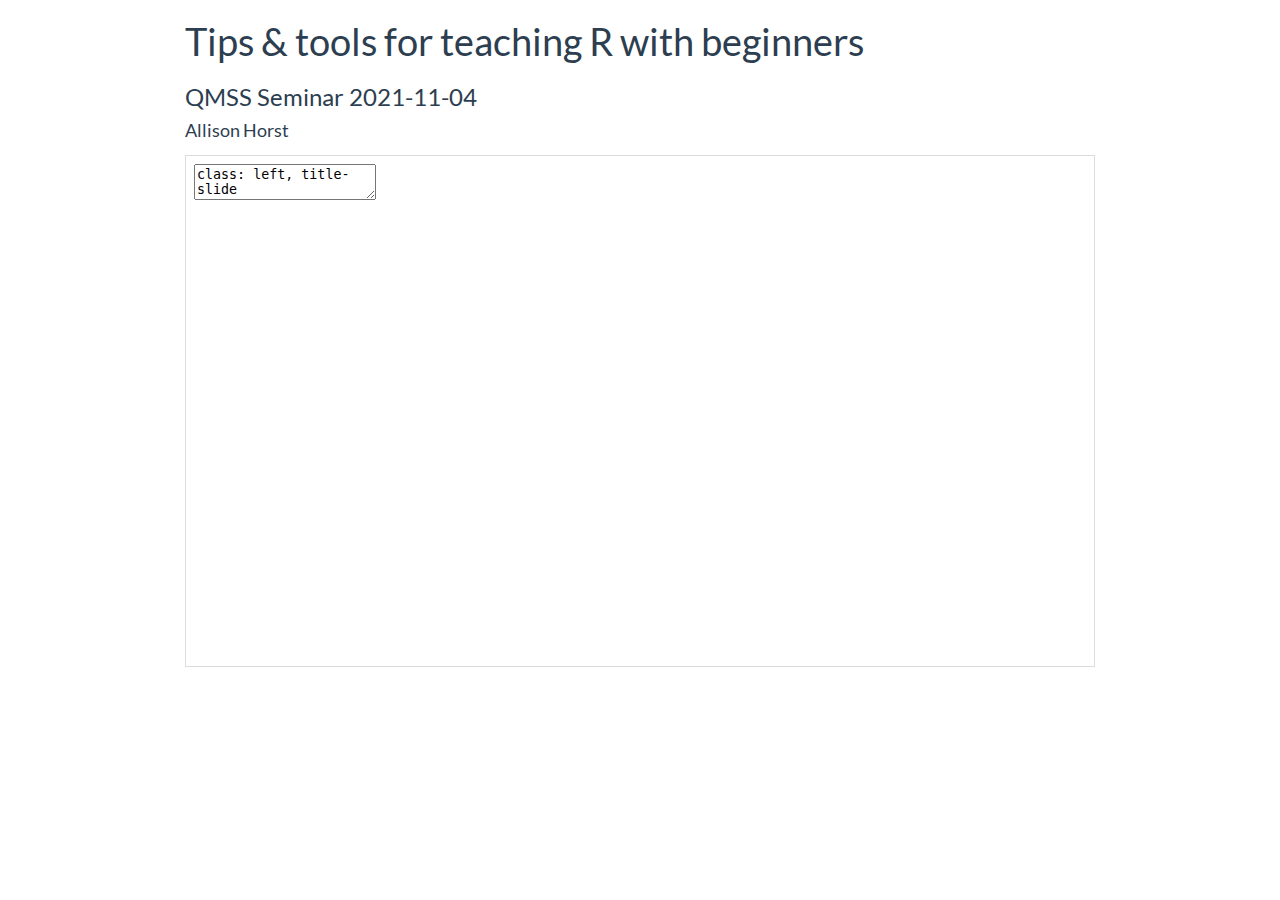
==== index.html @ 7cfb577d "add xaringan slides and index" ====
<!DOCTYPE html>

<html>

<head>

<meta charset="utf-8" />
<meta name="generator" content="pandoc" />
<meta http-equiv="X-UA-Compatible" content="IE=EDGE" />


<meta name="author" content="Allison Horst" />


<title>Tips &amp; tools for teaching R with beginners</title>

<script src="[data-uri]"></script>
<script src="[data-uri]"></script>
<meta name="viewport" content="width=device-width, initial-scale=1" />
<link href="data:text/css,%40font%2Dface%20%7B%0Afont%2Dfamily%3A%20%27Lato%27%3B%0Afont%2Dstyle%3A%20normal%3B%0Afont%2Dweight%3A%20400%3B%0Asrc%3A%20url%28data%3Aapplication%2Ffont%2Dsfnt%3Bbase64%2CAAEAAAARAQAABAAQR1BPU792x2wAAS2AAAASSkdTVUKOOI56AAE%2FzAAAAHBPUy8y2a6qaQAAyigAAABgY21hcIwYkAAAAMqIAAAAtGN2dCAG9xijAADScAAAAC5mcGdtclpyQAAAyzwAAAblZ2FzcAASABgAAS10AAAADGdseWbADxfjAAABHAAAw2BoZWFk%2FJzyIwAAxlwAAAA2aGhlYQ%2B2B3UAAMoEAAAAJGhtdHhyNU6fAADGlAAAA25rZXJuPzs%2FsgAA0qAAAFcYbG9jYazff4oAAMScAAABvm1heHAB1wf5AADEfAAAACBuYW1lHCc4mgABKbgAAAF4cG9zdFbkDTYAASswAAACQXByZXCmB5UXAADSJAAAAEsABAAtAAAD%2BwWZACUANQA5AD0A%[base64]%2FZ0kpHi02MCMEEXoMBBotNzAgSTkpOCgcCxkMYz4wFigdEREdKBYwPv6hA878MjIDY%2FydBHUWJh0RI0BbODdQOysmJRdpdSIzKyguOigzPBIWEhb8%2By9AER4pFxcoHhE%2FBKT6ZzYFLAAAAAIA2v%[base64]%2BAjMyHgIVFA4CIyIuAgGuAwYJBnkGCQYDKxMhLhoaLiITEyIuGhouIRMFmf3ELVZXWzQ0W1dWLQI8%[base64]%2Ft6bICMjIJsBIv7emyAjIyCbASIAAAIANgAABFEFmQA%2BAEIBOUAmAABCQUA%[base64]%2FlkiGwQHBQFa%2Fp0lHwGnFxwFDAY5AUZKHRwBZh4i%2FloBph4YCAX%2BnUsdG%2F66Fx0FCwY5gwFGAAAAAAMAav8SBCQGZwA4AEMATgFVQA44NjMyJCIcGhcWCAYGBytLsAlQWEBIGAEBAkooIB0EAwFJPikNBAADPwwDAwQANAACBQQFHgADAQABAwAyAAAEAQAEMAACAgQBACQABAQSHwAFBQEBACQAAQERBSAHG0uwX1BYQEgYAQECSiggHQQDAUk%2BKQ0EAAM%[base64]%2BATsBBx4BFwcGIyIuAicDHgMVFA4CDwEOASsBATQuAicDPgMBFB4CFxMOAwHyecdINQcaDhMwRmFEJUaHa0E5baBoCgIaFkIOaZg8KxQaDik6TDEhSIxwRTxzp2sMAhsVQgGYJUBWMSJBZUUj%2FdUiPFAvHkFfPR4MC2FLUgsOJjEuCAITFTVVgWFJi2xFBJATHsYNUjpCHhkhIQf%2BHBY0UntcWp54SwawEx0ChTJINCYQ%2Fg4GLUZdAtAwRzYoEAHDBig8SwAAAAAFAEj%[base64]%2BAgE%2BATsBAQ4BKwEBFA4CIyIuAjU0PgIzMh4CBzQuAiMiDgIVFB4CMzI%2BAgLDNFd0P0RzVjAwVnNEQ3VVMYscMUElJUEwGxswQSUlQTEcAoANHRiA%2B%2BkKHBOEBTU0V3M%2FRHNWMDBWc0RDdFYwihwxQSUlQTAbGzBBJSVBMRwEP1SFWzAwW4VUVoZcMDBchlZCXDsaGjtcQkFbORkZOVsBdxET%2BoQNEAFSVIRbMDBbhFRWh1wwMFyHVkJdOhoaOl1CQVo5GRk5WgACAFL%[base64]%[base64]%2BCXzcEbwUEDRcFBx8xRS4yUDkfESI2JgGcJi0IAhQSbgJGQgEsrB0kFpBe9ZNQmnlKL1NyRD06NWSP%2FswwTmQ0cLJE%2FllqawWpM1RvPBYBDhIaOC4eIDlNLSNAQUUm%2Fl1Dk0oTFnPeYf7QDhaRW2o2Z5RdRn1qVB5Nkk5JgF83%2B%2BNBY0QjUkQBqzmfAAAAAAEAmAOZATMFmQAKAFFACgAAAAoACgYEAwcrS7BfUFhAFgkBAgABAR4AAAABAAAkAgEBAQsAIAMbQCAJAQIAAQEeAgEBAAABAAAjAgEBAQABACQAAAEAAQAhBFmwOCsBEQcOASMiJi8BEQEzEAMcHxodBhAFmf7emyAjIyCbASIAAQCG%2FtsCAQYPABwAB0AEFAoBCysBFBIXHgEVFAYPAS4DNTQ%2BAjcXHgEVFAcGAgEhbmgGBA4LT0tpQR4eQWlLTwsOCmltAnXW%2Fm23CxAIDhIHMHPi5Od6eejj4nQxBxIODxO2%2FmwAAAABAEr%[base64]%[base64]%2BaZL%2BawGVBI7%2BVYf%2BUgGuhwGrAAAAAQBe%2FvEBUADsAB4AX0AGGxkGBAIHK0uwX1BYQBIPAQEbAAAAAQEAJAABAQwBIAMbS7BsUFhAEg8BARsAAAABAQAkAAEBDwEgAxtAGw8BARsAAAEBAAEAIwAAAAEBACQAAQABAQAhBFlZsDgrNzQ%2BAjMyHgIVFA4CBycmNTQ3PgM3IyIuAl4RHywaHi8fEBowRy0eDQ4KHyAbBg0aKh8RexcpHxIWJzMeLWFfWiYdDBANDgslMDohEiEtAAABAGQCDAJSAqMAAwAlQAYDAgEAAgcrQBcAAAEBAAAAIwAAAAEAACQAAQABAAAhA7A4KxMhFSFkAe7%2BEgKjlwAAAQBY%2F%2FEBUQDsABMAU0AGEA4GBAIHK0uwX1BYQA4AAAABAQAkAAEBEgEgAhtLsGxQWEAOAAAAAQEAJAABARUBIAIbQBcAAAEBAAEAIwAAAAEBACQAAQABAQAhA1lZsDgrNzQ%2BAjMyHgIVFA4CIyIuAlgTIS4aGi4iExMiLhoaLiETbhouIhQUIi4aGy0iExMiLQAAAAH%2F9P%2BmAvYFwQAJAC1ABgkHBAICBytLsI1QWEAMAAABADUAAQENASACG0AKAAEAATQAAAArAlmwOCsXDgErAQE%2BATsBoQ43HUsCWQ0wIUsVIyIF2SAiAAACADz%2F8QRMBakAEwAnAHdACiQiGhgQDgYEBAcrS7BfUFhAGgACAgEBACQAAQERHwADAwABACQAAAASACAEG0uwbFBYQBgAAQACAwECAQAmAAMDAAEAJAAAABUAIAMbQCEAAQACAwECAQAmAAMAAAMBACMAAwMAAQAkAAADAAEAIQRZWbA4KwEUAg4BIyIuAQI1NBI%2BATMyHgESBzQuAiMiDgIVFB4CMzI%2BAgRMUYy%2FbW69jFBQjL1ubb%2BMUbk3XXpCQnpcNzdcekJCel03Asy8%2Fu20WFi0ARO8vAEUtVhYtf7svKTfiDs7iN%[base64]%[base64]%2FocoUiYB4B0i%2FEQPEQHLOV5DJChGXjY2XEcxCgggGgULB10OUHufBak2Z5ReUIh9dT3%2BfgsNIhtsPRMoEQHNOmtsbz8%2FXz4fIDlOLx0aAQEQYpdmNQAAAQBs%2F%2FAELgWpAEoA%[base64]%2BAzU0LgIjIg4CBw4BIyImLwE%[base64]%2FTsAAQBs%2F%2FAD%[base64]%2Fj5CcF9wq3Q7UIu8bT90ZFYhNhIeEzNIYUNLeFUuJ092TzZ0PnB0AqcFSyYx%2FogYQnSeXXK4g0YZKjYeTBofJh8wWXxNQ2xMKhIUIQKeAAAAAAIAbP%[base64]%2BAQEUHgIzMj4CNTQuAiMiDgICilaadERIgbZtbK98Q1RbAWsOMiCe%2Fg8zfP7WKE1vR0h0Uy0sUHBDSHRRKwNuOW2fZmOqfkhFf7VwXtR6AekSGf2LIyf%[base64]%2Fa8NLid%2FAloNGxH9FBEbBZlQIiwP%2B1MaJQSeGSoTGxF5AAMAYP%2FwBCYFqQAfADMARwDEQBo1NCEgAQA%[base64]%2BAjU0LgIjIg4CFRQeAgJDa7KARpCGcXM%2Bcp9iYaByPnRwhpBHf7JrRm9NKTFTbDs7bFMxKU1vRkZjPhwhQWFAQGFBIRw%[base64]%2BAjMyHgIVFA4CBwEOASsBAT4BNw4BATQuAiMiDgIVFB4CMzI%2BAgIlUZFuQUZ%2BrmhnqHhBFyw9J%2F6jDTAfpAG0FiYRN4oBGStMaT9CbU0qJ0lpQUhvTCgCTDZpmWNepHpGRHqqZz5vamk4%2FggTFwI7HTQaLC4Bo0NtTCkrTGo%2FRGtKJi9OZgAAAAACAID%[base64]%[base64]%[base64]%2BPxQtGRktFAHBFBD8%2BgLGAZF%2FERkK5AsPBgUQCuMKGhCAAZIAAAAAAgCWAbcD8QONAAMABwAzQAoHBgUEAwIBAAQHK0AhAAIAAwACAwAAJgAAAQEAAAAjAAAAAQAAJAABAAEAACEEsDgrEyEVIREhFSGWA1v8pQNb%2FKUCPocB1ocAAAABAO4A6gPzBFcAEgAHQAQQAAELKzc1NDY3JT4BNy4BJyUuAT0BARXuEBQBwRQrGRkrFP4%2FFBADBeqAEBoK4woQBQYPC%2BQKGRF%2F%2Fm9KAAAAAAIAIv%[base64]%[base64]%[base64]%2BAjU0LgIjIg4CFRQSHgEzMjY3NjMyHwEGBCMiJCYCNTQ%2BBDMyHgQVFA4CJTI%2BAjcTJiMiDgIVFBYEj05iDTqITjxYOx1BgL99Q2UtXRMSHykXMVhDJ1mb03qG6q5ka7n5j5jpVQ8MFQoZa%2F7vra3%2B1tt9N2SMrMZsXLCdhF81PWuR%2FgIfPzsxEUwnLkt9WjNCuktOUUYpSWQ6Va2LWBUU%2FpdLMSQvGwo4Zo9XitCLRWa09pGq%2Fv%[base64]%2FpICF%2BEWFQsVChoUAVr%[base64]%2FezshQ2VEnaBDgbt4%2FscBNlN3TSSdn%2F7LAQBSeE8mmKD%2B%2BQWZNGCLVzViVEIVH6SGW5ZsOwKN%2Fg0mRV85b4GKJEBbNn52AAABAFr%[base64]%2BAjc2BKAQDUxY%2B7Gb%2FLJiab4BCaCe5Vk%2FBxIRDR0oNkpiQHO%[base64]%2FqsBVXO8hEgCzKH%2B%[base64]%2FI0FmZ7%2BJJj%[base64]%2BC579mAWZAAAAAQBa%2F%[base64]%2B%2FLxpZ78BD6hVkn1qLjcRGxATGT5ZeVN5xIpKTYzAjQsWHxQBPBYQbv3aJzonE2vBAQ6ipAEOwWoZL0MqWBsLDiglGk%[base64]%2FMPDAwTDAoz9dAWZ%2FYECfwABANIAAAGUBZkAAwBRQAYDAgEAAgcrS7BfUFhADAABAQsfAAAADAAgAhtLsGxQWEAOAAEBAAAAJAAAAA8AIAIbQBcAAQAAAQAAIwABAQAAACQAAAEAAAAhA1lZsDgrISMRMwGUwsIFmQAAAAABADz%[base64]%2Fd4VJRUcKhcCOqgTGhMQCP4RCxMZIRhYwcEDJRMXAhwZFf2XFyAKCSQb%2FVkGChAJAjkMEQwF%[base64]%[base64]%2FMMCAqpkBZkNFPvIGjEXA%2Ff6ZxATBDcZMBT8AwWZAAACAFz%[base64]%2BAgXhZrr%2B%2B56e%2Fvy6Zma6AQSengEFumbHSIS8dHO8hUhIhbxzdLyESALMof7zwmtrwgENoaEBDcNsbMP%[base64]%2FViypq%2BYCGP3oBZk%2FdKRlZKZ4Q5osT25CiZoAAAAAAgBc%[base64]%2BAgXhKU5wRgFwoCQ4F%2Fw5e0Oe%2Fvy6Zma6AQSengEFumbHSIS8dHO8hUhIhbxzdLyESALMZbadgC%2F%2BcxQZARISFGvCAQ2hoQENw2xsw%[base64]%2BAjU0JisBAYPBAZWIxoE%2BMFuDUyQcAaKsNRn%2BjBEoKJPLVYFXLKmn1AJW%2FaoFmTdok1tMhGlKExUo%2FccpAgAYFY0pS2g%2FgIIAAAAAAQA6%2F%[base64]%2BAjMyFhcDjAkUEBEtRWFFQWRDIjthe4F7YTtAe7Nyi%[base64]%2BwoE9qMAAAABAKD%[base64]%2FBM2GNmjxslloDZ%2FyZfNSbWFib1HwDZ%[base64]%[base64]%2BATcBPgE7AQEjASYnDgEHASMOoRoiBgEoCA0GBw4JAVEGIxk4GiEHAU8SDgYKCAEpBSMZl%2F5Brv6VCwkFCQX%2Bk64FmRoU%2FBwbPiIiPxoD5BEdGhT8HDRDITwaA%2BQSHPpnBEUfKRQlD%[base64]%2BATsBCQEjIiYnAQYHAQ4BKwEB%2B%2F4nwRUUCAF2Bw4BYQkVD7n%2BJQHrwBYZCP6ABwv%2BigkXFbQC4AK5Dg39whUZAgwOEf1Q%[base64]%2BATsBAtbB%2FfOqGh4LAUgUGwsLGhQBRwkfGawCOv3GAjoDXxoT%2FdMjPh4fPiICLRAdAAABAFYAAASUBZkADQB%2BQA4AAAANAA0MCwcGBQQFBytLsF9QWEAbAAICAwAAJAQBAwMLHwAAAAEAACQAAQEMASAEG0uwbFBYQBkEAQMAAgADAgAAJgAAAAEAACQAAQEPASADG0AiBAEDAAIAAwIAACYAAAEBAAAAIwAAAAEAACQAAQABAAAhBFlZsDgrARUUBwEhFSE1NDcBITUElBX81QMy%2B9ATAyz85wWZSCIe%2B42eTB4bBHaeAAAAAQCO%2Ft8B%2FgX9AA0AOEAOAAAADQANCggHBQIBBQcrQCIAAAABAgABAQAmAAIDAwIBACMAAgIDAAAkBAEDAgMAACEEsDgrExEhFRQGKwERMzIWHQGOAXAbFqmpFhv%2B3wceRhYZ%2Bc0ZF0YAAAAAAf%2Fs%2F6YC7wXBAAkALUAGBwUCAAIHK0uwjVBYQAwAAQABNQAAAA0AIAIbQAoAAAEANAABASsCWbA4KwMzMhYXASMiJicUTCEwDQJZSx04DQXBIiD6JyIjAAEAWv7fAcoF%[base64]%2F6gDhQAAQAA%[base64]%[base64]%2F%[base64]%2BjaViOZDY8caNmYokzCQgmAVFXgzcwdUiOmCNCYAXB%2FaJJWUKDwX5wwY1RTERcJgN3UEn%2BFkI2yrtjjlsqAAAAAQBK%2F%[base64]%2BAjMyFhcDRQgQDw8jNk04SnJNJypMbURBVDgkEhcLMkLGbl%2BjeEU%2FebJzaqQ%2FA0ELDBkeGTVkjlhcj2EzHyYfEUFRS0aFwnxxwItORT8AAAAAAgBI%2F%[base64]%2FOQIy%2Bj%2BCUEkB6kI1yrtjjVsqAAAAAgBK%2F%[base64]%2BAhciBgchNC4CAiNbmnA%[base64]%2FuEDXQ0FFRRJYleHXTAUWRQIGDZYQV2B%2FKAAAwAy%2FpMD3gQGADkATQBdAWBAHE9OAQBXVU5dT11KSEA%[base64]%2BAjU0JiMiBhUUHgIB50JzLwETKnMiOWWLU0c%2FICE6YHp%2FemA6QXqwb2%2BnbjdfUyszECEwIEtVOWaNAZAqSF5obDE5RyNIbUpIck8q%2FsQ2UzgccWxrcR04UgQGHRxCIQkQQVBKeVYuERQuFiQlEAQJFjJYRkF6XzksSmE1S2kfFEM4Fi8uKhAqi11KeVUu%[base64]%[base64]%2BAjMyHgIBWLLaFSMuGhotIxQUIy0aGi4jFQP1%2FAsD9QE%2BGi0jFBQjLRoaLyMUFCMvAAAAAAL%[base64]%[base64]%2BATsBAQ4BBx4BFwEjIiYnAS4BKwERIxEBSy4UGhABQA8eGaL%2Biw4bERIdDQGMoBYfDv6zDx4eMrMFwfydCxEBVxAU%2FnMRGgoMHxT%[base64]%[base64]%[base64]%2FVSyyaWxPiToD9SVuSVo3ZY5W%2FXsChXN%2FTEH9FgAAAAIASP%[base64]%2FHjJtLXKNGKPWlqOYTQAAAACAJL%[base64]%2BOf5ABM5QSf4WQjbKu2OOWyoAAAACAEj%[base64]%2Bp1eDNzB2R46YIkJgA%2FX6tAHtSlpDgsJ%[base64]%2F17AAABAD7%[base64]%2BATMyHgIzMj4CNTQuBjU0PgIzMhYXAtYMGQ8mN0w0LUgzGy1KXmNeSi0yYo5daqw8KggWEhIoOVE9NE40GS1KX2NfSi0wXIZWZJ86A04WFhsXFyg1Hyc0Jh0hKDxXPUZ3VzJFNkQNDhwiHBsuPCIqNycdICk%2BW0E6a1EwPzcAAAAAAQAs%2F%2FACugU%[base64]%2Ft4%2BMRwpHhUIDgs0LoIQhn4CbBMURxUBOQ8T%2FqOB%2FaBAPg8SDxFVKzEAAAABAHr%2F8APFA%[base64]%2FVisD9f16c35KQgLr%[base64]%2BY6ED9RYP%2FXQkSCMjSCQCjBAV%[base64]%2BATcTPgE7ATIWFxMeARc%2BATcTPgE7AQEjIicDLgEnDgEHAwYrAQ6MFhwFwggOBQgUC9YFGRNNFBoF0QsRCAUQCcYFHBOG%2FriNGgrgCAoFBQoI4wsehgP1Fg%2F9dCRDIiJDJAKQDxQUD%2F1wI0QhIUgfAowQFfwLIgKvFy8XFzAX%[base64]%2F%2FqurFhQI%2BAkR2goUD6T%2BqwFjqxYZCP8HDuwKFxSfAgcB7g4N%2FoQcHAFADhH%2BHP3vFw4BjR0X%2FqcOFwABAA7%2BqQPwA%[base64]%2Fl6aFxoGAQ8JDQUHDgkBBwYdEY7%2B1RQYAZIDuhcO%[base64]%2FdwCKf0FDQwCJ%2F3fAvADqRMjDv0mi0oNIxAC34wAAAABACz%2B3wIABf0AQABHQA44NjMwGBUSEAUEAwIGBytAMSQBAAEBHgACAAMBAgMBACYAAQAABAEAAQAmAAQFBQQBACMABAQFAQAkAAUEBQEAIQawOCsTNCYjNTI2NTQuAjU0PgI7ARUUBisBIgYVFB4CFRQOAgceAxUUDgIVFBY7ATIWHQEjIi4CNTQ%2BArVGQ0NGEBMQKVN7UjUcDBRNWQ4SDhYpNyEhNykWDhIOWU0UDBw1UntTKRATEAGpP1FrUEAyYmJkNEV0VC5PFBJlVjhoY2IyJkEzJQkJJTRAJTJiY2g4V2QSFFAvVHRFNGNjYgABAOb%2BqQFwBf0AAwA8QAYDAgEAAgcrS7BJUFhADgAAAAEAACQAAQEQASACG0AXAAABAQAAACMAAAABAAAkAAEAAQAAIQNZsDgrEzMRI%2BaKigX9%2BKwAAAAAAQBY%2Ft8CLAX9AEAAR0AOPz49PDEvLCkRDgsJBgcrQDEdAQUEAR4AAwACBAMCAQAmAAQABQEEBQEAJgABAAABAQAjAAEBAAEAJAAAAQABACEGsDgrARQeAhUUDgIrATU0NjsBMjY1NC4CNTQ%[base64]%2F6pAh0tVVdcNDRcV1Ut%2FeME3xstIhMTIi0bGi4iFBQiLgAAAAACAIr%[base64]%2BAj8BPgE7AQceARcHDgEjIi4CJwM%2BAzMyFh8BDgEPAQ4BKwEDFBYXEw4DAjFcm3E%2FQn64dwwCGxVCEFKENi4IDw4MIS0%2FKjQ%2FVTsmEAsSBTA8uWsMAhsVQueHeTRMc04nCwpPhLZyb7uKUQOzFB3pDD8xPgsLERgYB%[base64]%2BAjMyHgIXBw4BIyImJy4DIyIOAhURIRUUBiMhFRQGBz4BMyEVFA4CIyE1PgM1ESM0IB2GNm6kbk55XkUYSAoVCg4ZCxQpM0ItP2BAIAG5Hhb%2BezkyHTkeAqQLFBwS%[base64]%2BATMyFhc3FwceARUUBgcXBycOASMiJicHJzcuATcUHgIzMj4CNTQuAiMiDgLfIR2ZW5csaDo5ZiuZWZcfIiEdmFuYLGg5OWUsmVmXHiKEIz5RLy9TPSQkPVMvL1E%[base64]%2BATsBASEVIRUhFSERIxEhNSE1IZIBMv5olRofCgEUDhQHBxIOARMIIRmW%2FmcBM%2F6sAVT%2BrLP%2BrAFU%2FqwCcQMoGRT9yiM6HR07IgI2ERz82GZpZ%2F7FATtnaQACAOb%2BqQFwBf0AAwAHAFRACgcGBQQDAgEABAcrS7BJUFhAGAAAAAECAAEAACYAAgIDAAAkAAMDEAMgAxtAIQAAAAECAAEAACYAAgMDAgAAIwACAgMAACQAAwIDAAAhBFmwOCsTMxEjETMRI%2BaKioqKBf385v7h%2FOUAAAAAAgBy%[base64]%2BAjU0LgY1NDY3LgE1ND4CMzIWFwEUHgIXPgE1NC4EJw4BAzEMGQ8mN0w0ME01HDFPZmlmTzFOVDE%2BMmGPXGqsPCkIFxESKDpVPzJPNhwyUmhuaFIyVl0yPzBchlZknzr9t0ZthD42MB40Rk9UKEI2BPEWFhsXGSo4HyY5LysuN0dcPVF%[base64]%2BAjMyHgIFFA4CIyIuAjU0PgIzMh4C7xIgKRcWKB8SEh8oFhcpIBIBZxIfKRcXKR4SEh4pFxcpHxIFCRcoHhISHigXFyofEhIfKhcXKB4SEh4oFxcqHxISHyoAAAMARP%[base64]%2BATMyFh8BDgEjIi4CNTQ%2BAjMyFhcHDgEjIi4CIyIOAhUUHgIzMj4CATQ%2BBDMyHgQVFA4EIyIuBDcUHgQzMj4CNTQuBCMiDgIEBggLBgsIBj05pnRioXM%2FRXqnYmyYOS4FEAwOHzJMO0ZxTysrTGo%2BMEIwJfxSNF%2BGorplZbuihl80NF%2BGortlZbqihl80ZCxScoyiWITnq2MtUnOMo1iE5qpiAc8FBwYGQEJJRHqoZGWpeUNEN0EGDBYbFy1UeEtNeVIrDBQYAQllu6OFYDQ0YIWju2Vku6KFYDQ0YIWiumVZpI90Uy1kremGWaaPdlMuZa%2FrAAAAAAIAXAM%[base64]%2B4TNKJEZhPBo0A0gLEjEVIBcLFCk8KSJDNSMCJT88EhURDwoqMS4iPFQz%2FtYmI2kCERsjFSoiAAACAIoAgQMBA6IAFAApAAlABhcpAhQCCysTNRMXHgEVFAcDBgcWFxMeARUUDwETNRMXHgEVFAcDBgcWFxMeARUUDwGK%2BToODgqfDg4PDZ8FBRw6L%2Fk6Dg4Knw4ODw2fBQUcOgIGFwGFHAcWDREQ%2FvsYDQ4W%2FvsIEggcDRwBhRcBhRwHFg0REP77GA0OFv77CBIIHA0cAAAAAAEAlAE7A%2FAC4wAFAFJACAUEAwIBAAMHK0uwCVBYQB0AAQICASkAAAICAAAAIwAAAAIAACQAAgACAAAhBBtAHAABAgE1AAACAgAAACMAAAACAAAkAAIAAgAAIQRZsDgrEyERIxEhlANcl%2F07AuP%2BWAEhAAAAAQBkAgwCUgKjAAMAJUAGAwIBAAIHK0AXAAABAQAAACMAAAABAAAkAAEAAQAAIQOwOCsTIRUhZAHu%2FhICo5cAAAQARP%2FyBfkFqAAbADMASQBWAY5AGjQ0VlRMSjRJNEhEQjk3NjUwLiQiFhQIBgsHK0uwCVBYQD4%2BAQcIAR4GAQQHAgcEAjIABQAJCAUJAQAmAAgKAQcECAcBACYAAwMAAQAkAAAAER8AAgIBAQAkAAEBEgEgCBtLsF9QWEA%[base64]%2BAjU0LgQjIg4CBREjESEyFhUUBgceARcTIyInAy4BIyczMj4CNTQuAisBRDRfhqK6ZWW7ooZfNDRfhqK7ZWW6ooZfNGQsUnKMoliE56tjLVJzjKNYhOaqYgHmnAEgrKZrahEZC%2BSUIRDJCRkaUHQ3TS8VEytGNIQCzGW7o4VgNDRghaO7ZWS7ooVgNDRghaK6ZVmkj3RTLWSt6YZZpo92Uy5lr%2Bvg%2Fp4DfH16XoQZCh4U%[base64]%2BAjU0LgIjIg4CRjJYd0VFd1gyMlh3RUV3WDJ%[base64]%2F5pkv5rAZX%2BawO%2B%[base64]%2BATsBMhYdASE1NDY%2FAT4DNTQmIyIGBw4BIyImLwE%2BAQFaNFU8IRkqNh6iFy8VwxUX%[base64]%[base64]%2B%2Fg8N8hcVAAABAHr%2BqQPFA%[base64]%2FAslbUhEMy4qVyb%[base64]%2BAjMFFtud%2FuudaKZ1Pz91pmgFmZn6NwXJ%2BjcDXT1pjlFWjWU4AAEAfAG9AacC6AATACVABhAOBgQCBytAFwAAAQEAAQAjAAAAAQEAJAABAAEBACEDsDgrEzQ%2BAjMyHgIVFA4CIyIuAnwXKTYeHzgoGBgoOB8eNikXAlEfOCgYGCg4Hx42KRcXKTYAAAAAAQCE%[base64]%[base64]%2Ff1pZGRoaGRkaQAAAAACAJYAgQMNA6IAEgAlAAlABiUVEAACCys3JyY1NDcTNjcmJwMmNTQ%2FARMVJRUDJyY1NDcTNjcmJwMmNTQ%2FAew6HAqfDQ4MD58KHDr5ASj5OhwKnw0ODA%2BfChw6gRwNHBERAQUYDAsaAQURERwNHP57FxcX%[base64]%2BzhIVAgoBVnz7jJMEawwOFwkn3myC%2FmkEBwID8ez9EBMsHUwDMhIuIE0BC0ELD7CwEAw5AdQ7AbgrWAkOOL79elXDEywX%[base64]%2F4BCgzdGSwgEzwtLjkOCBMRBAkFRw%2BK%[base64]%2BzhIVAgoBVnz8QjNSOyB3QkUqRVswOVQ9Kw83Dw4dCwYSHisgHy8gEBEnQS9XRzowMDkMCBEPBAkFQwcsQVQDggID8ez9FBMsHUwDMhIuIE0BC0ELD7CwEAw5AdQCxx0zRCiALRNOPjdUOR0ZMUgvGAYXDSAcExQfKBUeKxwOVwE8NDI0LygQDwEBDDVPNRv8XBMsF%2F651h8WBVwdIAACACz%[base64]%2BAjMyFhcBND4CMzIeAhUUDgIjIi4CAwIfS1hoPE%2BHYjgtRVJHMwQSegwtRU9FLSI6Ty09VzwmDA4RB%2F5xEyEuGhouIhMTIi4aGi4hE9QdNCgXLFJ2S0xqTDYwMSGapwwsPjIvPFA7LEUxGh4kHgwLBBAaLiIUFCIuGhstIhMTIi0A%2F%2F8ACgAABUkG9gImACQAAAAHANgBawAA%2F%2F8ACgAABUkG9gImACQAAAAHANoBawAA%2F%2F8ACgAABUkG3AImACQAAAAHANsBdgAA%2F%2F8ACgAABUkG0gImACQAAAAHAN0BdgAA%2F%2F8ACgAABUkG8gImACQAAAAHANkBdgAA%2F%2F8ACgAABUkHLQImACQAAAAHANwBcwAAAAL%[base64]%2Ff0TPAIv%2FeQ9AmH8%2FDH91LMLJRqUAdoB0V4MHQ4FmZ7%2BJJj%2BF54BiP6lFBkCFALxKUUfAAAAAAEAWv6hBQkFqQBLAnxAGAEAR0U9PDg2MS8nJSAeGRcGBABLAUsKBytLsAlQWEBLGwEDBDoBBQY%[base64]%2BDg0DAAdJAQgBBB4AAwQGBAMGMgAGBQQGBTAJAQAHAQcAATIABAQCAQAkAAICER8ABQUHAQAkAAcHFR8AAQEIAQAkAAgIEAggChtLsF9QWEBPGwEDBDoBBQY%2BDg0DAAdJAQgBBB4AAwQGBAMGMgAGBQQGBTAJAQAHAQcAATIAAQAIAQgBACUABAQCAQAkAAICER8ABQUHAQAkAAcHFQcgCRtLsGxQWEBNGwEDBDoBBQY%[base64]%2BAjc2MzIfAQ4BDwEeARUUDgIjIiYnNzYCgwYQFiAVKisWKTwmJIvin1ZpvgEJoJ7lWT8HEhENHSg2SmJAc7%2BKTU2FtmlAZldLJhEQEA1MU%2BmiEFpRIDlQMClKHxEG9wcJByEaExoSDAV2DHW%2FAQCZogEOwmtiVFkKDRMcIBwTT5LSgobSkUwPIDEiDw1TYXAGNxRFNiAzJBMRDjcSAAAA%2F%2F8ArgAABCEG9gImACgAAAAHANgBNwAA%2F%2F8ArgAABCEG9gImACgAAAAHANoBNwAA%2F%2F8ArgAABCEG3AImACgAAAAHANsBQgAA%2F%2F8ArgAABCEG8gImACgAAAAHANkBQgAA%2F%2F%2F%2FzAAAAbwG9gImACwAAAAGANj4AAAA%2F%2F8AmgAAAooG9gImACwAAAAGANr4AAAA%2F%2F%2F%2F7wAAAnsG3AImACwAAAAGANsDAAAA%2F%2F%2F%[base64]%2B%2B5796cUE2EiEvHT%2BqwF9%2FoMBVXS8hEgDDAKNZ73%2B%2BKGh%2Fvi8ZwKaMoTQkEz%2BEHL%2BA0yP0AAAAP%2F%2FAK4AAAU4BtICJgAxAAAABwDdAdoAAP%2F%2FAFz%2F8QXhBvYCJgAyAAAABwDYAeMAAP%2F%2FAFz%2F8QXhBvYCJgAyAAAABwDaAeMAAP%2F%2FAFz%2F8QXhBtwCJgAyAAAABwDbAe4AAP%2F%2FAFz%2F8QXhBtICJgAyAAAABwDdAe4AAP%2F%2FAFz%2F8QXhBvICJgAyAAAABwDZAe4AAAABAH4A2wQDBFgACwAHQAQJBQELKwkCBwkBJwkBNwkBA%2Fn%2BqAFiX%2F6e%2FptfAWT%2Bp18BWQFYA%2Fb%2BqP6fYAFi%2FpxgAWQBWWD%2BpgFYAAAAAwBc%[base64]%2BAgXhZrr%2B%2B55svE9kFjodTr9we2a6AQSec8hTUhQgIGSsZ3D7QUtFApM8lFdzvIVIA%2FhBPP1xdJx0vIRIAsyh%2FvPCazEwiB0aAQRiASCzoQENw2w6Nm8bF%2Bti%2Fuqrh9NJA4MqK06R0oR%2ByUj8hEZNkdEA%2F%2F8AoP%2FvBRUG9gImADgAAAAHANgBnQAA%2F%2F8AoP%2FvBRUG9gImADgAAAAHANoBnQAA%2F%2F8AoP%2FvBRUG3AImADgAAAAHANsBqAAA%2F%2F8AoP%2FvBRUG8gImADgAAAAHANkBqAAA%2F%[base64]%2B8AWZ%2Fvg%2FdKRlZKZ4Q5osT25CiZoAAAABALr%[base64]%2BBDU0LgIjIg4CFREjETQ%2BAgKhZ5diLytAS0ArNVBdUDU5ZIdPYZ48KQgXERIoN0s1LEYxGjhUYlQ4LUNOQy0ZOFk%2FRG9PK7NFgLQFrjxdbjM8VkIyMDMgJzQtL0ZmTk56VS1FNkQNDhwiHBsuQCU4RjMqOlNCNU8%2FNjxHMCBBNCEqVH5U%2FCYD4GiqekIAAAD%2F%2FwBc%2F%2FADegWpAiYARAAAAAcAQwDdAAD%2F%2FwBc%2F%2FADegWpAiYARAAAAAcAdgDdAAD%2F%2FwBc%2F%2FADegWZAiYARAAAAAcAxQDdAAD%2F%2FwBc%2F%2FADegWJAiYARAAAAAcAxwDdAAD%2F%2FwBc%2F%2FADegV7AiYARAAAAAcAagDdAAD%2F%2FwBc%2F%2FADegXeAiYARAAAAAcAxgDeAAAAAwBc%2F%[base64]%2FY0ELk1pQUVcPSYQDhIGLyFXY2o0db83G1dqdztFclMtQpPurGVjQVlBLxcSGwggVLVxeJIhNq3%2BtnusbDFkUTljSSoBvD1gRSkHAfwfPFcEBUB6r3ApHVuHWiwdJB0JCD0oOyYTcXQ%2BWDgZI0ZqSDx0XDsEMnZ%2BIyojEw45UVBmW1hn%2FeEFIzhIKldQJEpuSgHvKU5wRkFvUC0AAQBK%[base64]%2BAjMyFhcHDgEjIi4CIyIOAhUUHgIzMj4CMzIWHwEOAQ8BHgEVFA4CIyImJzc2AZAGEBYgFSorFik8JiVTjWY6P3myc2qkPy8IEA8PIzZNOEpyTScqTG1EQVQ4JBILEQYyO6phEVpRIDlQMClKHxEG9wcJByEaExoSDAV5C0%2BEtnFxwItORT9ACwwZHhk1ZI5YXI9hMx8mHwkIQUhKCDoURTYgMyQTEQ43Ev%2F%2FAEr%2F8gPHBakCJgBIAAAABwBDAPQAAP%2F%2FAEr%2F8gPHBakCJgBIAAAABwB2APQAAP%2F%2FAEr%2F8gPHBZkCJgBIAAAABwDFAPQAAP%2F%2FAEr%2F8gPHBXsCJgBIAAAABwBqAPQAAP%2F%2F%2F%2FkAAAGGBakCJgDCAAAABgBD0wAAAP%2F%2FAJcAAAIoBakCJgDCAAAABgB20wAAAP%2F%2F%2F9IAAAI2BZkCJgDCAAAABgDF0gAAAP%2F%2F%2F%2BEAAAIpBXsCJgDCAAAABgBq0wAAAAACAEz%[base64]%2Be7d4Yqp9SD50pWhksUEUdV64X0dzUS4DEDRLYz5LcUwnLlBpBCkHDQYWD0gUIg4FGxcPDj4QPDB6OQ0LFRBDMXybuW6P5KBWQnuycF6nfkpWV4i%2BQIf8jDZtpW8rUT8lMld3RFF%2FVi0AAP%2F%2FAJIAAAPdBYkCJgBRAAAABwDHAQIAAP%2F%2FAEj%2F8gQOBakCJgBSAAAABwBDAPsAAP%2F%2FAEj%2F8gQOBakCJgBSAAAABwB2APsAAP%2F%2FAEj%2F8gQOBZkCJgBSAAAABwDFAPsAAP%2F%2FAEj%2F8gQOBYkCJgBSAAAABwDHAPsAAP%2F%2FAEj%2F8gQOBXsCJgBSAAAABwBqAPsAAAADAGQAvQQiBIAAAwAXACsAQUAOKCYeHBQSCggDAgEABgcrQCsAAgADAAIDAQAmAAAAAQQAAQAAJgAEBQUEAQAjAAQEBQEAJAAFBAUBACEFsDgrEyEVIQE0PgIzMh4CFRQOAiMiLgIRND4CMzIeAhUUDgIjIi4CZAO%2B%2FEIBYhMhLRsaLSIUFCItGhstIRMTIS0bGi0iFBQiLRobLSETAuOHAaYaLiIUFCIuGhstIhMTIi39UxouIhQUIi4aGy0iExMiLQAAAwBA%[base64]%2BATsBARQXASYjIg4CATI%2BAjU0JwEWA5A9QkN9s29MgzY3FjsdQ5FCRkR%2Bs29PhzhEFCAgWvzJOwG0SW9MdE8oATdLc08oNP5PRgN0RL92eMCISSIgSh0ZxEXCfHfBiEomI1sbF%2F2xoGECTjg2ZJH%2BJDVkj1qXYP23MAD%2F%2FwB6%2F%2FADxQWpAiYAWAAAAAcAQwD1AAD%2F%2FwB6%2F%2FADxQWpAiYAWAAAAAcAdgD1AAD%2F%2FwB6%2F%2FADxQWZAiYAWAAAAAcAxQD1AAD%2F%2FwB6%2F%2FADxQV7AiYAWAAAAAcAagD1AAD%2F%2FwAO%2FqkD8AWpAiYAXAAAAAcAdgDkAAAAAgCS%2FqkEDwXBABQAIwF%[base64]%2BATMyHgIVFA4CIyImJxEBIgYHER4BMzI2NTQuApKyP6RpV45kNjxwo2ZfhDMBEVeDNzF1SI2YI0Jg%2FqkHGP2hSllCg8F%2BcMGNUUU%2F%2FjMEzlBJ%2FhZCNsq7Y45bKgAA%2F%2F8ADv6pA%2FAFewImAFwAAAAHAGoA5AAAAAEApgAAAVgD9QADAFlACgAAAAMAAwIBAwcrS7BfUFhADQIBAQEOHwAAAAwAIAIbS7BsUFhADwIBAQEAAAAkAAAADwAgAhtAGQIBAQAAAQAAIwIBAQEAAAAkAAABAAAAIQNZWbA4KwERIxEBWLID9fwLA%2FUAAgBc%2F%[base64]%2BATMyFhc1AzQuAiMiDgIVFB4CMzI%2BAggn%2FVACLf3TArD8pFT%2BoY7qqFxcqOqOof5UF0B3qWhoqXhBQXipaGipd0AFmZ7%2BJJj%2BF57weIZrwQENoaEBDcNsh3nw%2FTOE05RPT5TThITTk05Ok9MAAwBI%2F%2FIGdQQFADAAQABLAmRAJEJBMjEBAEdGQUtCSzo4MUAyQCwqIiAcGhQSDw0JBwAwATAOBytLsAlQWEA%[base64]%2BAjMyFhc%2BAQEyNjU0LgIjIg4CFRQWASIOAgchNC4CBPRSjWc7EBn9jQQuTWlBPVlALRIVDDMhV2NqNHe%[base64]%2BmBJEOfhERfgUJAQgAAgBqBGsB%[base64]%2Bs4Cj4IAAAEAOgP0AScF%2BQAYAAdABAYAAQsrEy4BNTQ2NxceARUUBw4DFRQWFxYVFAdyHRtZUDcIBQoQHhgOExcHGwP0MGEwWqVFIgUMBg4KFCwxNh4gRCYLDBgKAAABAFoD3wFGBeQAGAAHQAQABgELKwEeARUUBgcnLgE1NDc%2BAzU0JicmNTQ3AQ8dGllPNwgFChAeGA4TFwcbBeQwYDBbpUUiBQwGDgoTLTE2HiBEJgsLGAsAAQBa%2FuwBRgDxABgAB0AEAAYBCyslHgEVFAYHJy4BNTQ3PgM1NCYnJjU0NwEPHRpZTzcIBQoQHhgOExcHG%2FEwYDBbpUUiBQwGDgoTLTE2HiBEJgsLGAsAAAIAOgP0AlcF%2BQAYADEACUAGHxkGAAILKxMuATU0NjcXHgEVFAcOAxUUFhcWFRQHFy4BNTQ2NxceARUUBw4DFRQWFxYVFAdyHRtZUDcIBQoQHhgOExcHG8MdG1lQNwgFChAeGA4TFwcbA%2FQwYTBapUUiBQwGDgoULDE2HiBEJgsMGAosMGEwWqVFIgUMBg4KFCwxNh4gRCYLDBgKAAIAWgPfAnYF5AAYADEACUAGGR8ABgILKwEeARUUBgcnLgE1NDc%2BAzU0JicmNTQ3JR4BFRQGBycuATU0Nz4DNTQmJyY1NDcBDx0aWU83CAUKEB4YDhMXBxsBnR0aWU83CAUKEB4YDhMXBxsF5DBgMFulRSIFDAYOChMtMTYeIEQmCwsYCywwYDBbpUUiBQwGDgoTLTE2HiBEJgsLGAsAAAACAFr%2B7AJ2APEAGAAxAAlABhkfAAYCCyslHgEVFAYHJy4BNTQ3PgM1NCYnJjU0NyUeARUUBgcnLgE1NDc%[base64]%2FvsYDQ4W%2FvsIEggcDRwAAAEAlgCBAeUDogASAAdABBICAQsrARUDJyY1NDcTNjcmJwMmNTQ%2FAQHl%2BTocCp8NDgwPnwocOgIdF%2F57HA0cEREBBRgMCxoBBRERHA0cAAAAAf9EAAADIwWZAAkAQkAGCQcEAgIHK0uwX1BYQAwAAQELHwAAAAwAIAIbS7BsUFhADAABAAE0AAAADwAgAhtACgABAAE0AAAAKwJZWbA4KycOASsBAT4BOwEUEywdTAMyEi4gTTUfFgVcHSAAAQAi%2F%[base64]%2BNuGyGvkY9CBAOESU%2BYUuSwSACIxsY%2FgQBAQEB0xwY%2FmocwJI2UjwrIBkMCAwIS0bQj3S6iFcQjoYBAQGHA4N%2By49MZFhECQ0mLibIwDcSHRQoFRAeDzgRHc7OFSAlIBUHB0ZmcU%2BT04NmDx4QFCkUAAEAlAJcA%[base64]%2BVANdDQUVFEk4XZtwPgoKXQ0HAZOUM%[base64]%2BAjMyFjsBESMRLgEjIgYdASEVIRG6cBUboDRonGhTmUhksjZtKIKMAQj%2B%2FgNdDQUVFEk2VJdwQg36WQUqAgaVhjaB%2FKAAAAH%2F1AYKAcQG9gAJAB1ACgEABgQACQEJAwcrQAsCAQABADQAAQErArA4KxMyFh8BIyImJyWdICAU04sVGBH%2B2Qb2DRTLBwzZAAL%2F8AYWAnYG8gATACcAVkAKJCIaGBAOBgQEBytLsOhQWEAaAwEBAAABAQAjAwEBAQABACQCAQABAAEAIQMbQCEAAQMAAQEAIwADAAIAAwIBACYAAQEAAQAkAAABAAEAIQRZsDgrExQOAiMiLgI1ND4CMzIeAgUUDgIjIi4CNTQ%2BAjMyHgLMEh4pFxUnHhISHicVFykeEgGqEh4oFhcoHhERHigXFigeEgaCFiceEREeJxYXKR4SEh4pFxYnHhERHicWFykeEhIeKQAAAAEAogYKApIG9gALAB1ACgAAAAsACgUDAwcrQAsCAQEAATQAAAArArA4KwEFDgErATc%2BAzMCkv7aERoVitMKERIWEQb22AwIywoMCAMAAAAAAf%2FsBgoCeAbcABAAP0AIEA8ODAIAAwcrS7DoUFhAEQcBAAIBHgACAAI0AQEAACsDG0AVBwEBAgEeAAIBAjQAAQABNAAAACsEWbA4KwEjIiYvASYnBg8BDgErATczAniHDBwJgggECASCCRwMh%[base64]%2BKCNAOzQYIiUBZBcrPycjQDo0Bn8pJStINR0aHxorJCtJNB4aHxoAAAAAAQAAAN4AggAHAGIABAACACIALQA5AAAAkAblAAIAAQAAANoA2gDaANoBTgHEAsYD6AUUBiYGZgaaBs4HUAekCAIIIghsCJgJEgmcCkQLKgu4DG4NBg1eDiQOwg9ID%2BQQDhA8EGQRGhI%2BEsgTZhQSFHwU5hVCFgIWchaoFyYXxhgIGKYZGBmUGgQazht4HC4ckB0IHWgd%2Bh6AHugfRB96H6Yf2CAoIEogeiFmIlAjECPoJLQldCamJ0QnziiMKUwpkipeKv4riiyALXYuDC7CL54wQjCiMUox0jI8MpgzEDM8M7Y0BDQENHg1mjaINyY36jgoOPA5YjqUO1w7qDviPAI9QD1gPcQ%2BKj6uP14%2FjkBqQNxBEEGgQg5CcEK0Q9xFOEbwR6hHtEfAR8xH2EfkR%2FBIsEpaSmZKckp%2BSopKlkqiSq5KuktkS3BLfEuIS5RLoEusS9JMuEzETNBM3EzoTPRNbk5ITlROYE5sTnhOhE6QUOJR%2BlIGUhJSHlIqUjZSQlJOUlpTAlMOUxpTJlMyUz5TSlOsVJZUolSuVLpUxlTSVcpV1lYQV3JZEFlYWbJaRlpmWoZaslreWwpbWFuoW%2FhcNlxgXIhcvl3mXgZe8F%2FwYBRgemCiYOJhLGGwAAAAAQAAAAEaoCTQv0xfDzz1ABkH0AAAAADKk15wAAAAAMrfLoX%2FRP6TCLkHLQAAAAkAAgAAAAAAAAQnAC0AAAAAAAAAAAGCAAACrgDaAxoAmASIADYEiABqBiQASAV%2BAFIBzACYAlgAhgJYAEoDIABgBIgAZAGoAF4CtgBkAagAWALq%2F%[base64]%2F%2BwCWABaBIgAngMUAAACZgAmA%2FYAXAReAJgDpgBKBF4ASAQYAEoCogAaA%2F4AMgRYAJICAACCAfz%[base64]%2BgBIA54AlgWQAGYFkABmBZIARAMcACwFUAAKBVAACgVQAAoFUAAKBVAACgVQAAoHQv%2FoBVoAWgSKAK4EigCuBIoArgSKAK4CZv%2FMAmYAmgJm%2F%2B8CZv%2FyBioAMgXoAK4GPABcBjwAXAY8AFwGPABcBjwAXASIAH4GPABcBbQAoAW0AKAFtACgBbQAoATqAAgExgDCBMIAugP2AFwD9gBcA%2FYAXAP2AFwD9gBcA%2FYAXAZgAFwDpgBKBBgASgQYAEoEGABKBBgASgIA%2F%2FkCAACXAgD%2F0gIA%2F%[base64]%2F9T%2F8ACi%2F%2BwAdgAaAAAAAQAAB7b%2BVgAACQL%2FRP9DCLkAAQAAAAAAAAAAAAAAAAAAANkAAwQSAZAABQAABXgFFAAAARgFeAUUAAADugB4AfQIAwIPBQICAgQDAgOgAACvUABgSwAAAAAAAAAAdHlQTABAAAD7AgZK%2FnoBkAe2AaogAACTAAAAAAP1BZkAAAAgAAIAAAACAAAAAwAAABQAAwABAAAAFAAEAKAAAAAkACAABAAEAAAADQB%2BAP8BMQFTAsYC2gLcIBQgGiAeICIgOiBEIKwiEv%2F%2FAAAAAAANACAAoAExAVICxgLaAtwgEyAYIBwgIiA5IEQgrCIS%2F%2F8AAf%2F1%2F%2BP%2Fwv%2BR%2F3H9%2F%2F3s%2FevgteCy4LHgruCY4I%[base64]%[base64]%2FqkFqf%2FwBboEBf%2Fy%2FpQAAAAAAAEAAFcUAAEOgTAAAAsnBgAFAAn%2FSgAFAA%2F%2FHAAFABD%2FTgAFABH%2FHAAFABL%2FSgAFACP%2F0gAFACT%2FSgAFACb%2F0gAFACr%2F0gAFADL%2F0gAFADT%2F0gAFADkAMAAFADoAMAAFADwAHgAFAD8AMAAFAET%2FwAAFAEb%2FpAAFAEf%2FpAAFAEj%2FpAAFAFL%2FpAAFAFT%2FpAAFAG3%2FTgAFAG%2F%2FTgAFAHn%2FTgAFAH3%2FTgAFAIL%2FSgAFAIP%2FSgAFAIT%2FSgAFAIX%2FSgAFAIb%2FSgAFAIf%2FSgAFAIj%2FSgAFAIn%2F0gAFAJT%2F0gAFAJX%2F0gAFAJb%2F0gAFAJf%2F0gAFAJj%2F0gAFAJr%2F0gAFAJ8AHgAFAKL%2FwAAFAKP%2FwAAFAKT%2FwAAFAKX%2FwAAFAKb%2FwAAFAKf%2FwAAFAKj%2FwAAFAKn%2FpAAFAKr%2FpAAFAKv%2FpAAFAKz%2FpAAFAK3%2FpAAFALL%2FpAAFALT%2FpAAFALX%2FpAAFALb%2FpAAFALf%2FpAAFALj%2FpAAFALr%2FpAAFAMP%2F0gAFAMT%2FpAAFAMj%2FTgAFAMn%2FTgAFAMz%2FHAAFAM%2F%2FHAAFAND%2FTgAFANH%2FTgAFANL%2FTgAKAAn%2FSgAKAA%2F%2FHAAKABD%2FTgAKABH%2FHAAKABL%2FSgAKACP%2F0gAKACT%2FSgAKACb%2F0gAKACr%2F0gAKADL%2F0gAKADT%2F0gAKADkAMAAKADoAMAAKADwAHgAKAD8AMAAKAET%2FwAAKAEb%2FpAAKAEf%2FpAAKAEj%2FpAAKAFL%2FpAAKAFT%2FpAAKAG3%2FTgAKAG%2F%2FTgAKAHn%2FTgAKAH3%2FTgAKAIL%2FSgAKAIP%2FSgAKAIT%2FSgAKAIX%2FSgAKAIb%2FSgAKAIf%2FSgAKAIj%2FSgAKAIn%2F0gAKAJT%2F0gAKAJX%2F0gAKAJb%2F0gAKAJf%2F0gAKAJj%2F0gAKAJr%2F0gAKAJ8AHgAKAKL%2FwAAKAKP%2FwAAKAKT%2FwAAKAKX%2FwAAKAKb%2FwAAKAKf%2FwAAKAKj%2FwAAKAKn%2FpAAKAKr%2FpAAKAKv%2FpAAKAKz%2FpAAKAK3%2FpAAKALL%2FpAAKALT%2FpAAKALX%2FpAAKALb%2FpAAKALf%2FpAAKALj%2FpAAKALr%2FpAAKAMP%2F0gAKAMT%2FpAAKAMj%2FTgAKAMn%2FTgAKAMz%2FHAAKAM%2F%2FHAAKAND%2FTgAKANH%2FTgAKANL%2FTgALACP%2F2AALACb%2F2AALACr%2F2AALADL%2F2AALADT%2F2AALAEb%2F4AALAEf%2F4AALAEj%2F4AALAFL%2F4AALAFT%2F4AALAIn%2F2AALAJT%2F2AALAJX%2F2AALAJb%2F2AALAJf%2F2AALAJj%2F2AALAJr%2F2AALAKn%2F4AALAKr%2F4AALAKv%2F4AALAKz%2F4AALAK3%2F4AALALL%2F4AALALT%2F4AALALX%2F4AALALb%2F4AALALf%2F4AALALj%2F4AALALr%2F4AALAMP%2F2AALAMT%2F4AANAAn%2FSgANAA%2F%2FHAANABD%2FTgANABH%2FHAANABL%2FSgANACP%2F0gANACT%2FSgANACb%2F0gANACr%2F0gANADL%2F0gANADT%2F0gANADkAMAANADoAMAANADwAHgANAD8AMAANAET%2FwAANAEb%2FpAANAEf%2FpAANAEj%2FpAANAFL%2FpAANAFT%2FpAANAG3%2FTgANAG%2F%2FTgANAHn%2FTgANAH3%2FTgANAIL%2FSgANAIP%2FSgANAIT%2FSgANAIX%2FSgANAIb%2FSgANAIf%2FSgANAIj%2FSgANAIn%2F0gANAJT%2F0gANAJX%2F0gANAJb%2F0gANAJf%2F0gANAJj%2F0gANAJr%2F0gANAJ8AHgANAKL%2FwAANAKP%2FwAANAKT%2FwAANAKX%2FwAANAKb%2FwAANAKf%2FwAANAKj%2FwAANAKn%2FpAANAKr%2FpAANAKv%2FpAANAKz%2FpAANAK3%2FpAANALL%2FpAANALT%2FpAANALX%2FpAANALb%2FpAANALf%2FpAANALj%2FpAANALr%2FpAANAMP%2F0gANAMT%2FpAANAMj%2FTgANAMn%2FTgANAMz%2FHAANAM%2F%2FHAANAND%2FTgANANH%2FTgANANL%2FTgAPAAX%2FHAAPAAr%2FHAAPAA3%2FHAAPABD%2FeAAPACP%2FyAAPACb%2FyAAPACr%2FyAAPADL%2FyAAPADT%2FyAAPADf%2FTAAPADn%2FTAAPADr%2FhgAPADz%2FaAAPAD%2F%2FTAAPAFn%2FfAAPAFr%2FwgAPAFz%2FfAAPAGz%2FHAAPAG3%2FeAAPAG%2F%2FeAAPAHL%2FHAAPAHn%2FeAAPAHz%2FHAAPAH3%2FeAAPAIn%2FyAAPAJT%2FyAAPAJX%2FyAAPAJb%2FyAAPAJf%2FyAAPAJj%2FyAAPAJr%2FyAAPAJ%2F%2FaAAPAMP%2FyAAPAMj%2FeAAPAMn%2FeAAPAMr%2FHAAPAMv%2FHAAPAM3%2FHAAPAM7%2FHAAPAND%2FeAAPANH%2FeAAPANL%2FeAAQAAX%2FTgAQAAn%2FzAAQAAr%2FTgAQAA3%2FTgAQAA%2F%2FeAAQABH%2FeAAQABL%2FzAAQACT%2FzAAQADf%2FTAAQADn%2FkAAQADr%2F4AAQADv%2FwgAQADz%2FYAAQAD3%2F0gAQAD%2F%2FkAAQAGz%2FTgAQAHL%2FTgAQAHz%2FTgAQAIL%2FzAAQAIP%2FzAAQAIT%2FzAAQAIX%2FzAAQAIb%2FzAAQAIf%2FzAAQAIj%2FzAAQAJ%2F%2FYAAQAMr%2FTgAQAMv%2FTgAQAMz%2FeAAQAM3%2FTgAQAM7%2FTgAQAM%2F%2FeAARAAX%2FHAARAAr%2FHAARAA3%2FHAARABD%2FeAARACP%2FyAARACb%2FyAARACr%2FyAARADL%2FyAARADT%2FyAARADf%2FTAARADn%2FTAARADr%2FhgARADz%2FaAARAD%2F%2FTAARAFn%2FfAARAFr%2FwgARAFz%2FfAARAGz%2FHAARAG3%2FeAARAG%2F%2FeAARAHL%2FHAARAHn%2FeAARAHz%2FHAARAH3%2FeAARAIn%2FyAARAJT%2FyAARAJX%2FyAARAJb%2FyAARAJf%2FyAARAJj%2FyAARAJr%2FyAARAJ%2F%2FaAARAMP%2FyAARAMj%2FeAARAMn%2FeAARAMr%2FHAARAMv%2FHAARAM3%2FHAARAM7%2FHAARAND%2FeAARANH%2FeAARANL%2FeAASAAUAMAASAAn%2FeAASAAoAMAASAA0AMAASAA%2F%2FQAASABD%2FkAASABH%2FQAASABL%2FeAASAB3%2FqAASAB7%2FqAASACIAMAASACP%2FzAASACT%2FeAASACb%2FzAASACr%2FzAASAC3%2FaAASADL%2FzAASADT%2FzAASAET%2FjAASAEb%2FjAASAEf%2FjAASAEj%2FjAASAEn%2F4gASAEr%2FeAASAFD%2FqAASAFH%2FqAASAFL%2FjAASAFP%2FqAASAFT%2FjAASAFX%2FqAASAFb%2FlgASAFf%2F1gASAFj%2FqAASAFn%2F0AASAFv%2FzAASAFz%2F0AASAF3%2FrgASAGwAMAASAG3%2FkAASAG%2F%2FkAASAHIAMAASAHQAOgASAHUAOgASAHf%2FqAASAHn%2FkAASAHsAOgASAHwAMAASAH3%2FkAASAIL%2FeAASAIP%2FeAASAIT%2FeAASAIX%2FeAASAIb%2FeAASAIf%2FeAASAIj%2FeAASAIn%2FzAASAJT%2FzAASAJX%2FzAASAJb%2FzAASAJf%2FzAASAJj%2FzAASAJr%2FzAASAKL%2FjAASAKP%2FjAASAKT%2FjAASAKX%2FjAASAKb%2FjAASAKf%2FjAASAKj%2FjAASAKn%2FjAASAKr%2FjAASAKv%2FjAASAKz%2FjAASAK3%2FjAASALL%2FjAASALP%2FqAASALT%2FjAASALX%2FjAASALb%2FjAASALf%2FjAASALj%2FjAASALr%2FjAASALv%2FqAASALz%2FqAASAL3%2FqAASAL7%2FqAASAMP%2FzAASAMT%2FjAASAMj%2FkAASAMn%2FkAASAMoAMAASAMsAMAASAMz%2FQAASAM0AMAASAM4AMAASAM%2F%2FQAASAND%2FkAASANH%2FkAASANL%2FkAAjAAX%2F0gAjAAn%2F1gAjAAr%2F0gAjAAz%2F2AAjAA3%2F0gAjAA%2F%2FyAAjABH%2FyAAjABL%2F1gAjACT%2F1gAjADf%2FngAjADn%2FzAAjADv%2F4gAjADz%2FsAAjAD3%2FugAjAD%2F%2FzAAjAED%2F2AAjAGD%2F2AAjAGz%2F0gAjAHL%2F0gAjAHz%2F0gAjAIL%2F1gAjAIP%2F1gAjAIT%2F1gAjAIX%2F1gAjAIb%2F1gAjAIf%2F1gAjAIj%2F1gAjAJ%2F%2FsAAjAMr%2F0gAjAMv%2F0gAjAMz%2FyAAjAM3%2F0gAjAM7%2F0gAjAM%2F%2FyAAkAAX%2FSgAkAAr%2FSgAkAA3%2FSgAkABD%2FzAAkACL%2FyAAkACP%2F1gAkACb%2F1gAkACr%2F1gAkAC0AMgAkADL%2F1gAkADT%2F1gAkADf%2FfAAkADj%2FyAAkADn%2FeAAkADr%2FrAAkADz%2FXAAkAD%2F%2FeAAkAFn%2FrgAkAFz%2FrgAkAGz%2FSgAkAG3%2FzAAkAG%2F%2FzAAkAHL%2FSgAkAHT%2FSAAkAHX%2FSAAkAHn%2FzAAkAHv%2FSAAkAHz%2FSgAkAH3%2FzAAkAIn%2F1gAkAJT%2F1gAkAJX%2F1gAkAJb%2F1gAkAJf%2F1gAkAJj%2F1gAkAJr%2F1gAkAJv%2FyAAkAJz%2FyAAkAJ3%2FyAAkAJ7%2FyAAkAJ%2F%2FXAAkAMP%2F1gAkAMj%2FzAAkAMn%2FzAAkAMr%2FSgAkAMv%2FSgAkAM3%2FSgAkAM7%2FSgAkAND%2FzAAkANH%2FzAAkANL%2FzAAmABD%2FagAmAG3%2FagAmAG%2F%2FagAmAHn%2FagAmAH3%2FagAmAMj%2FagAmAMn%2FagAmAND%2FagAmANH%2FagAmANL%2FagAnAAX%2F0gAnAAn%2F1gAnAAr%2F0gAnAAz%2F2AAnAA3%2F0gAnAA%2F%2FyAAnABH%2FyAAnABL%2F1gAnACT%2F1gAnADf%2FngAnADn%2FzAAnADv%2F4gAnADz%2FsAAnAD3%2FugAnAD%2F%2FzAAnAED%2F2AAnAGD%2F2AAnAGz%2F0gAnAHL%2F0gAnAHz%2F0gAnAIL%2F1gAnAIP%2F1gAnAIT%2F1gAnAIX%2F1gAnAIb%2F1gAnAIf%2F1gAnAIj%2F1gAnAJ%2F%2FsAAnAMr%2F0gAnAMv%2F0gAnAMz%2FyAAnAM3%2F0gAnAM7%2F0gAnAM%2F%2FyAApAAn%2FfAApAA%2F%2FTAApABH%2FTAApABL%2FfAApAB3%2FxAApAB7%2FxAApACIAHgApACT%2FfAApAC3%2FOgApAEb%2FugApAEf%2FugApAEj%2FugApAFD%2FxAApAFH%2FxAApAFL%2FugApAFP%2FxAApAFT%2FugApAFX%2FxAApAFj%2FxAApAHf%2FxAApAIL%2FfAApAIP%2FfAApAIT%2FfAApAIX%2FfAApAIb%2FfAApAIf%2FfAApAIj%2FfAApAKn%2FugApAKr%2FugApAKv%2FugApAKz%2FugApAK3%2FugApALL%2FugApALP%2FxAApALT%2FugApALX%2FugApALb%2FugApALf%2FugApALj%2FugApALr%2FugApALv%2FxAApALz%2FxAApAL3%2FxAApAL7%2FxAApAMT%2FugApAMz%2FTAApAM%2F%2FTAAtAAn%2FyAAtAA%2F%2FzgAtABH%2FzgAtABL%2FyAAtACT%2FyAAtAIL%2FyAAtAIP%2FyAAtAIT%2FyAAtAIX%2FyAAtAIb%2FyAAtAIf%2FyAAtAIj%2FyAAtAMz%2FzgAtAM%2F%2FzgAuABD%2FwgAuACP%2F4gAuACb%2F4gAuACr%2F4gAuADL%2F4gAuADT%2F4gAuAEb%2F3AAuAEf%2F3AAuAEj%2F3AAuAEn%2FzAAuAFL%2F3AAuAFT%2F3AAuAFf%2FrgAuAFn%2FvgAuAFr%2FyAAuAFz%2FvgAuAG3%2FwgAuAG%2F%2FwgAuAHn%2FwgAuAH3%2FwgAuAIn%2F4gAuAJT%2F4gAuAJX%2F4gAuAJb%2F4gAuAJf%2F4gAuAJj%2F4gAuAJr%2F4gAuAKn%2F3AAuAKr%2F3AAuAKv%2F3AAuAKz%2F3AAuAK3%2F3AAuALL%2F3AAuALT%2F3AAuALX%2F3AAuALb%2F3AAuALf%2F3AAuALj%2F3AAuALr%2F3AAuAMP%2F4gAuAMT%2F3AAuAMj%2FwgAuAMn%2FwgAuAND%2FwgAuANH%2FwgAuANL%2FwgAvAAX%2B3gAvAAr%2B3gAvAA3%2B3gAvAA8ANgAvABD%2FOgAvABEANgAvACL%2FzgAvACP%2FsAAvACb%2FsAAvACr%2FsAAvADL%2FsAAvADT%2FsAAvADf%2FVAAvADn%2FSgAvADr%2FaAAvADz%2FLAAvAD%2F%2FSgAvAEb%2F3AAvAEf%2F3AAvAEj%2F3AAvAFL%2F3AAvAFT%2F3AAvAFn%2FlAAvAFr%2FsAAvAFz%2FlAAvAGz%2B3gAvAG3%2FOgAvAG%2F%2FOgAvAHL%2B3gAvAHT%2FNgAvAHX%2FNgAvAHn%2FOgAvAHv%2FNgAvAHz%2B3gAvAH3%2FOgAvAIn%2FsAAvAJT%2FsAAvAJX%2FsAAvAJb%2FsAAvAJf%2FsAAvAJj%2FsAAvAJr%2FsAAvAJ%2F%2FLAAvAKn%2F3AAvAKr%2F3AAvAKv%2F3AAvAKz%2F3AAvAK3%2F3AAvALL%2F3AAvALT%2F3AAvALX%2F3AAvALb%2F3AAvALf%2F3AAvALj%2F3AAvALr%2F3AAvAMP%2FsAAvAMT%2F3AAvAMj%2FOgAvAMn%2FOgAvAMr%2B3gAvAMv%2B3gAvAMwANgAvAM3%2B3gAvAM7%2B3gAvAM8ANgAvAND%2FOgAvANH%2FOgAvANL%2FOgAyAAX%2F0gAyAAn%2F1gAyAAr%2F0gAyAAz%2F2AAyAA3%2F0gAyAA%2F%2FyAAyABH%2FyAAyABL%2F1gAyACT%2F1gAyADf%2FngAyADn%2FzAAyADv%2F4gAyADz%2FsAAyAD3%2FugAyAD%2F%2FzAAyAED%2F2AAyAGD%2F2AAyAGz%2F0gAyAHL%2F0gAyAHz%2F0gAyAIL%2F1gAyAIP%2F1gAyAIT%2F1gAyAIX%2F1gAyAIb%2F1gAyAIf%2F1gAyAIj%2F1gAyAJ%2F%2FsAAyAMr%2F0gAyAMv%2F0gAyAMz%2FyAAyAM3%2F0gAyAM7%2F0gAyAM%2F%2FyAAzAAn%2FdgAzAA%2F%2FCAAzABH%2FCAAzABL%2FdgAzACT%2FdgAzAC3%2FSgAzAET%2FzgAzAEb%2F4gAzAEf%2F4gAzAEj%2F4gAzAFL%2F4gAzAFT%2F4gAzAIL%2FdgAzAIP%2FdgAzAIT%2FdgAzAIX%2FdgAzAIb%2FdgAzAIf%2FdgAzAIj%2FdgAzAKL%2FzgAzAKP%2FzgAzAKT%2FzgAzAKX%2FzgAzAKb%2FzgAzAKf%2FzgAzAKj%2FzgAzAKn%2F4gAzAKr%2F4gAzAKv%2F4gAzAKz%2F4gAzAK3%2F4gAzALL%2F4gAzALT%2F4gAzALX%2F4gAzALb%2F4gAzALf%2F4gAzALj%2F4gAzALr%2F4gAzAMT%2F4gAzAMz%2FCAAzAM%2F%2FCAA0AAX%2F0gA0AAn%2F1gA0AAr%2F0gA0AAz%2F2AA0AA3%2F0gA0AA%2F%2FyAA0ABH%2FyAA0ABL%2F1gA0ACT%2F1gA0ADf%2FngA0ADn%2FzAA0ADv%2F4gA0ADz%2FsAA0AD3%2FugA0AD%2F%2FzAA0AED%2F2AA0AGD%2F2AA0AGz%2F0gA0AHL%2F0gA0AHz%2F0gA0AIL%2F1gA0AIP%2F1gA0AIT%2F1gA0AIX%2F1gA0AIb%2F1gA0AIf%2F1gA0AIj%2F1gA0AJ%2F%2FsAA0AMr%2F0gA0AMv%2F0gA0AMz%2FyAA0AM3%2F0gA0AM7%2F0gA0AM%2F%2FyAA1ACP%2F0gA1ACb%2F0gA1ACr%2F0gA1ADL%2F0gA1ADT%2F0gA1ADf%2FzAA1ADj%2F1gA1AIn%2F0gA1AJT%2F0gA1AJX%2F0gA1AJb%2F0gA1AJf%2F0gA1AJj%2F0gA1AJr%2F0gA1AJv%2F1gA1AJz%2F1gA1AJ3%2F1gA1AJ7%2F1gA1AMP%2F0gA3AAn%2FfAA3AA%2F%2FTAA3ABD%2FTAA3ABH%2FTAA3ABL%2FfAA3AB3%2FYAA3AB7%2FYAA3ACP%2FngA3ACT%2FfAA3ACb%2FngA3ACr%2FngA3AC3%2FOAA3ADL%2FngA3ADT%2FngA3AET%2FBgA3AEb%2FLgA3AEf%2FLgA3AEj%2FLgA3AEr%2FRAA3AFD%2FYAA3AFH%2FYAA3AFL%2FLgA3AFP%2FYAA3AFT%2FLgA3AFX%2FYAA3AFb%2FXgA3AFj%2FYAA3AFn%2FTAA3AFr%2FdAA3AFv%2FcAA3AFz%2FTAA3AF3%2FiAA3AG3%2FTAA3AG%2F%2FTAA3AHf%2FYAA3AHn%2FTAA3AH3%2FTAA3AIL%2FfAA3AIP%2FfAA3AIT%2FfAA3AIX%2FfAA3AIb%2FfAA3AIf%2FfAA3AIj%2FfAA3AIn%2FngA3AJT%2FngA3AJX%2FngA3AJb%2FngA3AJf%2FngA3AJj%2FngA3AJr%2FngA3AKL%2FBgA3AKP%2FBgA3AKT%2FBgA3AKX%2FBgA3AKb%2FBgA3AKf%2FBgA3AKj%2FBgA3AKn%2FLgA3AKr%2FLgA3AKv%2FLgA3AKz%2FLgA3AK3%2FLgA3ALL%2FLgA3ALP%2FYAA3ALT%2FLgA3ALX%2FLgA3ALb%2FLgA3ALf%2FLgA3ALj%2FLgA3ALr%2FLgA3ALv%2FYAA3ALz%2FYAA3AL3%2FYAA3AL7%2FYAA3AMP%2FngA3AMT%2FLgA3AMj%2FTAA3AMn%2FTAA3AMz%2FTAA3AM%2F%2FTAA3AND%2FTAA3ANH%2FTAA3ANL%2FTAA4AAn%2FyAA4AA%2F%2FzgA4ABH%2FzgA4ABL%2FyAA4ACT%2FyAA4AIL%2FyAA4AIP%2FyAA4AIT%2FyAA4AIX%2FyAA4AIb%2FyAA4AIf%2FyAA4AIj%2FyAA4AMz%2FzgA4AM%2F%2FzgA5AAUAMAA5AAn%2FeAA5AAoAMAA5AA0AMAA5AA%2F%2FQAA5ABD%2FkAA5ABH%2FQAA5ABL%2FeAA5AB3%2FqAA5AB7%2FqAA5ACIAMAA5ACP%2FzAA5ACT%2FeAA5ACb%2FzAA5ACr%2FzAA5AC3%2FaAA5ADL%2FzAA5ADT%2FzAA5AET%2FjAA5AEb%2FjAA5AEf%2FjAA5AEj%2FjAA5AEn%2F4gA5AEr%2FeAA5AFD%2FqAA5AFH%2FqAA5AFL%2FjAA5AFP%2FqAA5AFT%2FjAA5AFX%2FqAA5AFb%2FlgA5AFf%2F1gA5AFj%2FqAA5AFn%2F0AA5AFv%2FzAA5AFz%2F0AA5AF3%2FrgA5AGwAMAA5AG3%2FkAA5AG%2F%2FkAA5AHIAMAA5AHQAOgA5AHUAOgA5AHf%2FqAA5AHn%2FkAA5AHsAOgA5AHwAMAA5AH3%2FkAA5AIL%2FeAA5AIP%2FeAA5AIT%2FeAA5AIX%2FeAA5AIb%2FeAA5AIf%2FeAA5AIj%2FeAA5AIn%2FzAA5AJT%2FzAA5AJX%2FzAA5AJb%2FzAA5AJf%2FzAA5AJj%2FzAA5AJr%2FzAA5AKL%2FjAA5AKP%2FjAA5AKT%2FjAA5AKX%2FjAA5AKb%2FjAA5AKf%2FjAA5AKj%2FjAA5AKn%2FjAA5AKr%2FjAA5AKv%2FjAA5AKz%2FjAA5AK3%2FjAA5ALL%2FjAA5ALP%2FqAA5ALT%2FjAA5ALX%2FjAA5ALb%2FjAA5ALf%2FjAA5ALj%2FjAA5ALr%2FjAA5ALv%2FqAA5ALz%2FqAA5AL3%2FqAA5AL7%2FqAA5AMP%2FzAA5AMT%2FjAA5AMj%2FkAA5AMn%2FkAA5AMoAMAA5AMsAMAA5AMz%2FQAA5AM0AMAA5AM4AMAA5AM%2F%2FQAA5AND%2FkAA5ANH%2FkAA5ANL%2FkAA6AAUAMAA6AAn%2FogA6AAoAMAA6AA0AMAA6AA%2F%2FhgA6ABD%2F4AA6ABH%2FhgA6ABL%2FogA6ACIAIgA6ACT%2FogA6AC3%2FmgA6AET%2FqAA6AEb%2F4AA6AEf%2F4AA6AEj%2F4AA6AEr%2FngA6AFL%2F4AA6AFT%2F4AA6AFb%2F0gA6AGwAMAA6AG3%2F4AA6AG%2F%2F4AA6AHIAMAA6AHQAMAA6AHUAMAA6AHn%2F4AA6AHsAMAA6AHwAMAA6AH3%2F4AA6AIL%2FogA6AIP%2FogA6AIT%2FogA6AIX%2FogA6AIb%2FogA6AIf%2FogA6AIj%2FogA6AKL%2FqAA6AKP%2FqAA6AKT%2FqAA6AKX%2FqAA6AKb%2FqAA6AKf%2FqAA6AKj%2FqAA6AKn%2F4AA6AKr%2F4AA6AKv%2F4AA6AKz%2F4AA6AK3%2F4AA6ALL%2F4AA6ALT%2F4AA6ALX%2F4AA6ALb%2F4AA6ALf%2F4AA6ALj%2F4AA6ALr%2F4AA6AMT%2F4AA6AMj%2F4AA6AMn%2F4AA6AMoAMAA6AMsAMAA6AMz%2FhgA6AM0AMAA6AM4AMAA6AM%2F%2FhgA6AND%2F4AA6ANH%2F4AA6ANL%2F4AA7ABD%2FwgA7ACP%2F4gA7ACb%2F4gA7ACr%2F4gA7ADL%2F4gA7ADT%2F4gA7AEb%2F3AA7AEf%2F3AA7AEj%2F3AA7AEn%2FzAA7AFL%2F3AA7AFT%2F3AA7AFf%2FrgA7AFn%2FvgA7AFr%2FyAA7AFz%2FvgA7AG3%2FwgA7AG%2F%2FwgA7AHn%2FwgA7AH3%2FwgA7AIn%2F4gA7AJT%2F4gA7AJX%2F4gA7AJb%2F4gA7AJf%2F4gA7AJj%2F4gA7AJr%2F4gA7AKn%2F3AA7AKr%2F3AA7AKv%2F3AA7AKz%2F3AA7AK3%2F3AA7ALL%2F3AA7ALT%2F3AA7ALX%2F3AA7ALb%2F3AA7ALf%2F3AA7ALj%2F3AA7ALr%2F3AA7AMP%2F4gA7AMT%2F3AA7AMj%2FwgA7AMn%2FwgA7AND%2FwgA7ANH%2FwgA7ANL%2FwgA8AAUAHgA8AAn%2FXAA8AAoAHgA8AA0AHgA8AA%2F%2FaAA8ABD%2FYAA8ABH%2FaAA8ABL%2FXAA8AB3%2FhgA8AB7%2FhgA8ACIAIgA8ACP%2FsAA8ACT%2FXAA8ACb%2FsAA8ACr%2FsAA8AC3%2FOAA8ADL%2FsAA8ADT%2FsAA8AET%2FgAA8AEb%2FYAA8AEf%2FYAA8AEj%2FYAA8AEr%2FVAA8AFD%2FhgA8AFH%2FhgA8AFL%2FYAA8AFP%2FhgA8AFT%2FYAA8AFX%2FhgA8AFb%2FgAA8AFj%2FhgA8AFn%2FnAA8AFr%2FpAA8AFv%2FfAA8AFz%2FnAA8AGwAHgA8AG3%2FYAA8AG%2F%2FYAA8AHIAHgA8AHQAMgA8AHUAMgA8AHf%2FhgA8AHn%2FYAA8AHsAMgA8AHwAHgA8AH3%2FYAA8AIL%2FXAA8AIP%2FXAA8AIT%2FXAA8AIX%2FXAA8AIb%2FXAA8AIf%2FXAA8AIj%2FXAA8AIn%2FsAA8AJT%2FsAA8AJX%2FsAA8AJb%2FsAA8AJf%2FsAA8AJj%2FsAA8AJr%2FsAA8AKL%2FgAA8AKP%2FgAA8AKT%2FgAA8AKX%2FgAA8AKb%2FgAA8AKf%2FgAA8AKj%2FgAA8AKn%2FYAA8AKr%2FYAA8AKv%2FYAA8AKz%2FYAA8AK3%2FYAA8ALL%2FYAA8ALP%2FhgA8ALT%2FYAA8ALX%2FYAA8ALb%2FYAA8ALf%2FYAA8ALj%2FYAA8ALr%2FYAA8ALv%2FhgA8ALz%2FhgA8AL3%2FhgA8AL7%2FhgA8AMP%2FsAA8AMT%2FYAA8AMj%2FYAA8AMn%2FYAA8AMoAHgA8AMsAHgA8AMz%2FaAA8AM0AHgA8AM4AHgA8AM%2F%2FaAA8AND%2FYAA8ANH%2FYAA8ANL%2FYAA9ABD%2FugA9ACIAIgA9ACP%2FxgA9ACb%2FxgA9ACr%2FxgA9ADL%2FxgA9ADT%2FxgA9AEb%2F2gA9AEf%2F2gA9AEj%2F2gA9AFL%2F2gA9AFT%2F2gA9AFb%2F5AA9AFn%2F2AA9AFz%2F2AA9AG3%2FugA9AG%2F%2FugA9AHn%2FugA9AH3%2FugA9AIn%2FxgA9AJT%2FxgA9AJX%2FxgA9AJb%2FxgA9AJf%2FxgA9AJj%2FxgA9AJr%2FxgA9AKn%2F2gA9AKr%2F2gA9AKv%2F2gA9AKz%2F2gA9AK3%2F2gA9ALL%2F2gA9ALT%2F2gA9ALX%2F2gA9ALb%2F2gA9ALf%2F2gA9ALj%2F2gA9ALr%2F2gA9AMP%2FxgA9AMT%2F2gA9AMj%2FugA9AMn%2FugA9AND%2FugA9ANH%2FugA9ANL%2FugA%2BACP%2F2AA%2BACb%2F2AA%2BACr%2F2AA%2BADL%2F2AA%2BADT%2F2AA%2BAEb%2F4AA%2BAEf%2F4AA%2BAEj%2F4AA%2BAFL%2F4AA%2BAFT%2F4AA%2BAIn%2F2AA%2BAJT%2F2AA%2BAJX%2F2AA%2BAJb%2F2AA%2BAJf%2F2AA%2BAJj%2F2AA%2BAJr%2F2AA%2BAKn%2F4AA%2BAKr%2F4AA%2BAKv%2F4AA%2BAKz%2F4AA%2BAK3%2F4AA%2BALL%2F4AA%2BALT%2F4AA%2BALX%2F4AA%2BALb%2F4AA%2BALf%2F4AA%2BALj%2F4AA%2BALr%2F4AA%2BAMP%2F2AA%2BAMT%2F4AA%2FAAX%2FSgA%2FAAr%2FSgA%2FAA3%2FSgA%2FABD%2FzAA%2FACL%2FyAA%2FACP%2F1gA%2FACb%2F1gA%2FACr%2F1gA%2FAC0AMgA%2FADL%2F1gA%2FADT%2F1gA%2FADf%2FfAA%2FADj%2FyAA%2FADn%2FeAA%2FADr%2FrAA%2FADz%2FXAA%2FAD%2F%2FeAA%2FAFn%2FrgA%2FAFz%2FrgA%2FAGz%2FSgA%2FAG3%2FzAA%2FAG%2F%2FzAA%2FAHL%2FSgA%2FAHT%2FSAA%2FAHX%2FSAA%2FAHn%2FzAA%2FAHv%2FSAA%2FAHz%2FSgA%2FAH3%2FzAA%2FAIn%2F1gA%2FAJT%2F1gA%2FAJX%2F1gA%2FAJb%2F1gA%2FAJf%2F1gA%2FAJj%2F1gA%2FAJr%2F1gA%2FAJv%2FyAA%2FAJz%2FyAA%2FAJ3%2FyAA%2FAJ7%2FyAA%2FAJ%2F%2FXAA%2FAMP%2F1gA%2FAMj%2FzAA%2FAMn%2FzAA%2FAMr%2FSgA%2FAMv%2FSgA%2FAM3%2FSgA%2FAM7%2FSgA%2FAND%2FzAA%2FANH%2FzAA%2FANL%2FzABEAAX%2FuABEAAr%2FuABEAA3%2FuABEAFn%2F4ABEAFr%2F8ABEAFz%2F4ABEAGz%2FuABEAHL%2FuABEAHT%2FuABEAHX%2FuABEAHv%2FuABEAHz%2FuABEAMr%2FuABEAMv%2FuABEAM3%2FuABEAM7%2FuABFAAX%2FpABFAAr%2FpABFAAz%2F4ABFAA3%2FpABFADn%2FjABFADr%2F4ABFAD%2F%2FjABFAED%2F4ABFAFn%2F5gBFAFv%2FxABFAFz%2F5gBFAGD%2F4ABFAGz%2FpABFAHL%2FpABFAHz%2FpABFAMr%2FpABFAMv%2FpABFAM3%2FpABFAM7%2FpABIAAX%2FpABIAAr%2FpABIAAz%2F4ABIAA3%2FpABIADn%2FjABIADr%2F4ABIAD%2F%2FjABIAED%2F4ABIAFn%2F5gBIAFv%2FxABIAFz%2F5gBIAGD%2F4ABIAGz%2FpABIAHL%2FpABIAHz%2FpABIAMr%2FpABIAMv%2FpABIAM3%2FpABIAM7%2FpABJAAUARABJAAoARABJAA0ARABJAA%2F%2FfgBJABH%2FfgBJAGwARABJAHIARABJAHQAZABJAHUAZABJAHsAZABJAHwARABJAMoARABJAMsARABJAMz%2FfgBJAM0ARABJAM4ARABJAM%2F%2FfgBLAAX%2FuABLAAr%2FuABLAA3%2FuABLAFn%2F4ABLAFr%2F8ABLAFz%2F4ABLAGz%2FuABLAHL%2FuABLAHT%2FuABLAHX%2FuABLAHv%2FuABLAHz%2FuABLAMr%2FuABLAMv%2FuABLAM3%2FuABLAM7%2FuABOAEb%2FxABOAEf%2FxABOAEj%2FxABOAFL%2FxABOAFT%2FxABOAKn%2FxABOAKr%2FxABOAKv%2FxABOAKz%2FxABOAK3%2FxABOALL%2FxABOALT%2FxABOALX%2FxABOALb%2FxABOALf%2FxABOALj%2FxABOALr%2FxABOAMT%2FxABQAAX%2FuABQAAr%2FuABQAA3%2FuABQAFn%2F4ABQAFr%2F8ABQAFz%2F4ABQAGz%2FuABQAHL%2FuABQAHT%2FuABQAHX%2FuABQAHv%2FuABQAHz%2FuABQAMr%2FuABQAMv%2FuABQAM3%2FuABQAM7%2FuABRAAX%2FuABRAAr%2FuABRAA3%2FuABRAFn%2F4ABRAFr%2F8ABRAFz%2F4ABRAGz%2FuABRAHL%2FuABRAHT%2FuABRAHX%2FuABRAHv%2FuABRAHz%2FuABRAMr%2FuABRAMv%2FuABRAM3%2FuABRAM7%2FuABSAAX%2FpABSAAr%2FpABSAAz%2F4ABSAA3%2FpABSADn%2FjABSADr%2F4ABSAD%2F%2FjABSAED%2F4ABSAFn%2F5gBSAFv%2FxABSAFz%2F5gBSAGD%2F4ABSAGz%2FpABSAHL%2FpABSAHz%2FpABSAMr%2FpABSAMv%2FpABSAM3%2FpABSAM7%2FpABTAAX%2FpABTAAr%2FpABTAAz%2F4ABTAA3%2FpABTADn%2FjABTADr%2F4ABTAD%2F%2FjABTAED%2F4ABTAFn%2F5gBTAFv%2FxABTAFz%2F5gBTAGD%2F4ABTAGz%2FpABTAHL%2FpABTAHz%2FpABTAMr%2FpABTAMv%2FpABTAM3%2FpABTAM7%2FpABVAA%2F%2FfABVABH%2FfABVAET%2F2gBVAKL%2F2gBVAKP%2F2gBVAKT%2F2gBVAKX%2F2gBVAKb%2F2gBVAKf%2F2gBVAKj%2F2gBVAMz%2FfABVAM%2F%2FfABZAAn%2FrgBZAA%2F%2FfABZABH%2FfABZABL%2FrgBZACT%2FrgBZAEb%2F5gBZAEf%2F5gBZAEj%2F5gBZAFL%2F5gBZAFT%2F5gBZAIL%2FrgBZAIP%2FrgBZAIT%2FrgBZAIX%2FrgBZAIb%2FrgBZAIf%2FrgBZAIj%2FrgBZAKn%2F5gBZAKr%2F5gBZAKv%2F5gBZAKz%2F5gBZAK3%2F5gBZALL%2F5gBZALT%2F5gBZALX%2F5gBZALb%2F5gBZALf%2F5gBZALj%2F5gBZALr%2F5gBZAMT%2F5gBZAMz%2FfABZAM%2F%2FfABaAA%2F%2FwgBaABH%2FwgBaAMz%2FwgBaAM%2F%2FwgBbAEb%2FxABbAEf%2FxABbAEj%2FxABbAFL%2FxABbAFT%2FxABbAKn%2FxABbAKr%2FxABbAKv%2FxABbAKz%2FxABbAK3%2FxABbALL%2FxABbALT%2FxABbALX%2FxABbALb%2FxABbALf%2FxABbALj%2FxABbALr%2FxABbAMT%2FxABcAAn%2FrgBcAA%2F%2FfABcABH%2FfABcABL%2FrgBcACT%2FrgBcAEb%2F5gBcAEf%2F5gBcAEj%2F5gBcAFL%2F5gBcAFT%2F5gBcAIL%2FrgBcAIP%2FrgBcAIT%2FrgBcAIX%2FrgBcAIb%2FrgBcAIf%2FrgBcAIj%2FrgBcAKn%2F5gBcAKr%2F5gBcAKv%2F5gBcAKz%2F5gBcAK3%2F5gBcALL%2F5gBcALT%2F5gBcALX%2F5gBcALb%2F5gBcALf%2F5gBcALj%2F5gBcALr%2F5gBcAMT%2F5gBcAMz%2FfABcAM%2F%2FfABeACP%2F2ABeACb%2F2ABeACr%2F2ABeADL%2F2ABeADT%2F2ABeAEb%2F4ABeAEf%2F4ABeAEj%2F4ABeAFL%2F4ABeAFT%2F4ABeAIn%2F2ABeAJT%2F2ABeAJX%2F2ABeAJb%2F2ABeAJf%2F2ABeAJj%2F2ABeAJr%2F2ABeAKn%2F4ABeAKr%2F4ABeAKv%2F4ABeAKz%2F4ABeAK3%2F4ABeALL%2F4ABeALT%2F4ABeALX%2F4ABeALb%2F4ABeALf%2F4ABeALj%2F4ABeALr%2F4ABeAMP%2F2ABeAMT%2F4ABsAAn%2FSgBsAA%2F%2FHABsABD%2FTgBsABH%2FHABsABL%2FSgBsACP%2F0gBsACT%2FSgBsACb%2F0gBsACr%2F0gBsADL%2F0gBsADT%2F0gBsADkAMABsADoAMABsADwAHgBsAD8AMABsAET%2FwABsAEb%2FpABsAEf%2FpABsAEj%2FpABsAFL%2FpABsAFT%2FpABsAG3%2FTgBsAG%2F%2FTgBsAHn%2FTgBsAH3%2FTgBsAIL%2FSgBsAIP%2FSgBsAIT%2FSgBsAIX%2FSgBsAIb%2FSgBsAIf%2FSgBsAIj%2FSgBsAIn%2F0gBsAJT%2F0gBsAJX%2F0gBsAJb%2F0gBsAJf%2F0gBsAJj%2F0gBsAJr%2F0gBsAJ8AHgBsAKL%2FwABsAKP%2FwABsAKT%2FwABsAKX%2FwABsAKb%2FwABsAKf%2FwABsAKj%2FwABsAKn%2FpABsAKr%2FpABsAKv%2FpABsAKz%2FpABsAK3%2FpABsALL%2FpABsALT%2FpABsALX%2FpABsALb%2FpABsALf%2FpABsALj%2FpABsALr%2FpABsAMP%2F0gBsAMT%2FpABsAMj%2FTgBsAMn%2FTgBsAMz%2FHABsAM%2F%2FHABsAND%2FTgBsANH%2FTgBsANL%2FTgBtAAX%2FTgBtAAn%2FzABtAAr%2FTgBtAA3%2FTgBtAA%2F%2FeABtABH%2FeABtABL%2FzABtACT%2FzABtADf%2FTABtADn%2FkABtADr%2F4ABtADv%2FwgBtADz%2FYABtAD3%2F0gBtAD%2F%2FkABtAGz%2FTgBtAHL%2FTgBtAHz%2FTgBtAIL%2FzABtAIP%2FzABtAIT%2FzABtAIX%2FzABtAIb%2FzABtAIf%2FzABtAIj%2FzABtAJ%2F%2FYABtAMr%2FTgBtAMv%2FTgBtAMz%2FeABtAM3%2FTgBtAM7%2FTgBtAM%2F%2FeABvAAX%2FTgBvAAn%2FzABvAAr%2FTgBvAA3%2FTgBvAA%2F%2FeABvABH%2FeABvABL%2FzABvACT%2FzABvADf%2FTABvADn%2FkABvADr%2F4ABvADv%2FwgBvADz%2FYABvAD3%2F0gBvAD%2F%2FkABvAGz%2FTgBvAHL%2FTgBvAHz%2FTgBvAIL%2FzABvAIP%2FzABvAIT%2FzABvAIX%2FzABvAIb%2FzABvAIf%2FzABvAIj%2FzABvAJ%2F%2FYABvAMr%2FTgBvAMv%2FTgBvAMz%2FeABvAM3%2FTgBvAM7%2FTgBvAM%2F%2FeABwAAX%2F0gBwAAn%2F1gBwAAr%2F0gBwAAz%2F2ABwAA3%2F0gBwAA%2F%2FyABwABH%2FyABwABL%2F1gBwACT%2F1gBwADf%2FngBwADn%2FzABwADv%2F4gBwADz%2FsABwAD3%2FugBwAD%2F%2FzABwAED%2F2ABwAGD%2F2ABwAGz%2F0gBwAHL%2F0gBwAHz%2F0gBwAIL%2F1gBwAIP%2F1gBwAIT%2F1gBwAIX%2F1gBwAIb%2F1gBwAIf%2F1gBwAIj%2F1gBwAJ%2F%2FsABwAMr%2F0gBwAMv%2F0gBwAMz%2FyABwAM3%2F0gBwAM7%2F0gBwAM%2F%2FyAByAAn%2FSgByAA%2F%2FHAByABD%2FTgByABH%2FHAByABL%2FSgByACP%2F0gByACT%2FSgByACb%2F0gByACr%2F0gByADL%2F0gByADT%2F0gByADkAMAByADoAMAByADwAHgByAD8AMAByAET%2FwAByAEb%2FpAByAEf%2FpAByAEj%2FpAByAFL%2FpAByAFT%2FpAByAG3%2FTgByAG%2F%2FTgByAHn%2FTgByAH3%2FTgByAIL%2FSgByAIP%2FSgByAIT%2FSgByAIX%2FSgByAIb%2FSgByAIf%2FSgByAIj%2FSgByAIn%2F0gByAJT%2F0gByAJX%2F0gByAJb%2F0gByAJf%2F0gByAJj%2F0gByAJr%2F0gByAJ8AHgByAKL%2FwAByAKP%2FwAByAKT%2FwAByAKX%2FwAByAKb%2FwAByAKf%2FwAByAKj%2FwAByAKn%2FpAByAKr%2FpAByAKv%2FpAByAKz%2FpAByAK3%2FpAByALL%2FpAByALT%2FpAByALX%2FpAByALb%2FpAByALf%2FpAByALj%2FpAByALr%2FpAByAMP%2F0gByAMT%2FpAByAMj%2FTgByAMn%2FTgByAMz%2FHAByAM%2F%2FHAByAND%2FTgByANH%2FTgByANL%2FTgB0AAn%2FSAB0ABL%2FSAB0ACT%2FSAB0ADkAOgB0ADoAOgB0ADwAKAB0AD8AOgB0AIL%2FSAB0AIP%2FSAB0AIT%2FSAB0AIX%2FSAB0AIb%2FSAB0AIf%2FSAB0AIj%2FSAB0AJ8AKAB1AAn%2FSAB1ABL%2FSAB1ACT%2FSAB1ADkAOgB1ADoAOgB1ADwAKAB1AD8AOgB1AIL%2FSAB1AIP%2FSAB1AIT%2FSAB1AIX%2FSAB1AIb%2FSAB1AIf%2FSAB1AIj%2FSAB1AJ8AKAB5AAX%2FTgB5AAn%2FzAB5AAr%2FTgB5AA3%2FTgB5AA%2F%2FeAB5ABH%2FeAB5ABL%2FzAB5ACT%2FzAB5ADf%2FTAB5ADn%2FkAB5ADr%2F4AB5ADv%2FwgB5ADz%2FYAB5AD3%2F0gB5AD%2F%2FkAB5AGz%2FTgB5AHL%2FTgB5AHz%2FTgB5AIL%2FzAB5AIP%2FzAB5AIT%2FzAB5AIX%2FzAB5AIb%2FzAB5AIf%2FzAB5AIj%2FzAB5AJ%2F%2FYAB5AMr%2FTgB5AMv%2FTgB5AMz%2FeAB5AM3%2FTgB5AM7%2FTgB5AM%2F%2FeAB7AAn%2FSAB7ABL%2FSAB7ACT%2FSAB7ADkAOgB7ADoAOgB7ADwAKAB7AD8AOgB7AIL%2FSAB7AIP%2FSAB7AIT%2FSAB7AIX%2FSAB7AIb%2FSAB7AIf%2FSAB7AIj%2FSAB7AJ8AKAB8AAn%2FSgB8AA%2F%2FHAB8ABD%2FTgB8ABH%2FHAB8ABL%2FSgB8ACP%2F0gB8ACT%2FSgB8ACb%2F0gB8ACr%2F0gB8ADL%2F0gB8ADT%2F0gB8ADkAMAB8ADoAMAB8ADwAHgB8AD8AMAB8AET%2FwAB8AEb%2FpAB8AEf%2FpAB8AEj%2FpAB8AFL%2FpAB8AFT%2FpAB8AG3%2FTgB8AG%2F%2FTgB8AHn%2FTgB8AH3%2FTgB8AIL%2FSgB8AIP%2FSgB8AIT%2FSgB8AIX%2FSgB8AIb%2FSgB8AIf%2FSgB8AIj%2FSgB8AIn%2F0gB8AJT%2F0gB8AJX%2F0gB8AJb%2F0gB8AJf%2F0gB8AJj%2F0gB8AJr%2F0gB8AJ8AHgB8AKL%2FwAB8AKP%2FwAB8AKT%2FwAB8AKX%2FwAB8AKb%2FwAB8AKf%2FwAB8AKj%2FwAB8AKn%2FpAB8AKr%2FpAB8AKv%2FpAB8AKz%2FpAB8AK3%2FpAB8ALL%2FpAB8ALT%2FpAB8ALX%2FpAB8ALb%2FpAB8ALf%2FpAB8ALj%2FpAB8ALr%2FpAB8AMP%2F0gB8AMT%2FpAB8AMj%2FTgB8AMn%2FTgB8AMz%2FHAB8AM%2F%2FHAB8AND%2FTgB8ANH%2FTgB8ANL%2FTgB9AAX%2FTgB9AAn%2FzAB9AAr%2FTgB9AA3%2FTgB9AA%2F%2FeAB9ABH%2FeAB9ABL%2FzAB9ACT%2FzAB9ADf%2FTAB9ADn%2FkAB9ADr%2F4AB9ADv%2FwgB9ADz%2FYAB9AD3%2F0gB9AD%2F%2FkAB9AGz%2FTgB9AHL%2FTgB9AHz%2FTgB9AIL%2FzAB9AIP%2FzAB9AIT%2FzAB9AIX%2FzAB9AIb%2FzAB9AIf%2FzAB9AIj%2FzAB9AJ%2F%2FYAB9AMr%2FTgB9AMv%2FTgB9AMz%2FeAB9AM3%2FTgB9AM7%2FTgB9AM%2F%2FeACCAAX%2FSgCCAAr%2FSgCCAA3%2FSgCCABD%2FzACCACL%2FyACCACP%2F1gCCACb%2F1gCCACr%2F1gCCAC0AMgCCADL%2F1gCCADT%2F1gCCADf%2FfACCADj%2FyACCADn%2FeACCADr%2FrACCADz%2FXACCAD%2F%2FeACCAFn%2FrgCCAFz%2FrgCCAGz%2FSgCCAG3%2FzACCAG%2F%2FzACCAHL%2FSgCCAHT%2FSACCAHX%2FSACCAHn%2FzACCAHv%2FSACCAHz%2FSgCCAH3%2FzACCAIn%2F1gCCAJT%2F1gCCAJX%2F1gCCAJb%2F1gCCAJf%2F1gCCAJj%2F1gCCAJr%2F1gCCAJv%2FyACCAJz%2FyACCAJ3%2FyACCAJ7%2FyACCAJ%2F%2FXACCAMP%2F1gCCAMj%2FzACCAMn%2FzACCAMr%2FSgCCAMv%2FSgCCAM3%2FSgCCAM7%2FSgCCAND%2FzACCANH%2FzACCANL%2FzACDAAX%2FSgCDAAr%2FSgCDAA3%2FSgCDABD%2FzACDACL%2FyACDACP%2F1gCDACb%2F1gCDACr%2F1gCDAC0AMgCDADL%2F1gCDADT%2F1gCDADf%2FfACDADj%2FyACDADn%2FeACDADr%2FrACDADz%2FXACDAD%2F%2FeACDAFn%2FrgCDAFz%2FrgCDAGz%2FSgCDAG3%2FzACDAG%2F%2FzACDAHL%2FSgCDAHT%2FSACDAHX%2FSACDAHn%2FzACDAHv%2FSACDAHz%2FSgCDAH3%2FzACDAIn%2F1gCDAJT%2F1gCDAJX%2F1gCDAJb%2F1gCDAJf%2F1gCDAJj%2F1gCDAJr%2F1gCDAJv%2FyACDAJz%2FyACDAJ3%2FyACDAJ7%2FyACDAJ%2F%2FXACDAMP%2F1gCDAMj%2FzACDAMn%2FzACDAMr%2FSgCDAMv%2FSgCDAM3%2FSgCDAM7%2FSgCDAND%2FzACDANH%2FzACDANL%2FzACEAAX%2FSgCEAAr%2FSgCEAA3%2FSgCEABD%2FzACEACL%2FyACEACP%2F1gCEACb%2F1gCEACr%2F1gCEAC0AMgCEADL%2F1gCEADT%2F1gCEADf%2FfACEADj%2FyACEADn%2FeACEADr%2FrACEADz%2FXACEAD%2F%2FeACEAFn%2FrgCEAFz%2FrgCEAGz%2FSgCEAG3%2FzACEAG%2F%2FzACEAHL%2FSgCEAHT%2FSACEAHX%2FSACEAHn%2FzACEAHv%2FSACEAHz%2FSgCEAH3%2FzACEAIn%2F1gCEAJT%2F1gCEAJX%2F1gCEAJb%2F1gCEAJf%2F1gCEAJj%2F1gCEAJr%2F1gCEAJv%2FyACEAJz%2FyACEAJ3%2FyACEAJ7%2FyACEAJ%2F%2FXACEAMP%2F1gCEAMj%2FzACEAMn%2FzACEAMr%2FSgCEAMv%2FSgCEAM3%2FSgCEAM7%2FSgCEAND%2FzACEANH%2FzACEANL%2FzACFAAX%2FSgCFAAr%2FSgCFAA3%2FSgCFABD%2FzACFACL%2FyACFACP%2F1gCFACb%2F1gCFACr%2F1gCFAC0AMgCFADL%2F1gCFADT%2F1gCFADf%2FfACFADj%2FyACFADn%2FeACFADr%2FrACFADz%2FXACFAD%2F%2FeACFAFn%2FrgCFAFz%2FrgCFAGz%2FSgCFAG3%2FzACFAG%2F%2FzACFAHL%2FSgCFAHT%2FSACFAHX%2FSACFAHn%2FzACFAHv%2FSACFAHz%2FSgCFAH3%2FzACFAIn%2F1gCFAJT%2F1gCFAJX%2F1gCFAJb%2F1gCFAJf%2F1gCFAJj%2F1gCFAJr%2F1gCFAJv%2FyACFAJz%2FyACFAJ3%2FyACFAJ7%2FyACFAJ%2F%2FXACFAMP%2F1gCFAMj%2FzACFAMn%2FzACFAMr%2FSgCFAMv%2FSgCFAM3%2FSgCFAM7%2FSgCFAND%2FzACFANH%2FzACFANL%2FzACGAAX%2FSgCGAAr%2FSgCGAA3%2FSgCGABD%2FzACGACL%2FyACGACP%2F1gCGACb%2F1gCGACr%2F1gCGAC0AMgCGADL%2F1gCGADT%2F1gCGADf%2FfACGADj%2FyACGADn%2FeACGADr%2FrACGADz%2FXACGAD%2F%2FeACGAFn%2FrgCGAFz%2FrgCGAGz%2FSgCGAG3%2FzACGAG%2F%2FzACGAHL%2FSgCGAHT%2FSACGAHX%2FSACGAHn%2FzACGAHv%2FSACGAHz%2FSgCGAH3%2FzACGAIn%2F1gCGAJT%2F1gCGAJX%2F1gCGAJb%2F1gCGAJf%2F1gCGAJj%2F1gCGAJr%2F1gCGAJv%2FyACGAJz%2FyACGAJ3%2FyACGAJ7%2FyACGAJ%2F%2FXACGAMP%2F1gCGAMj%2FzACGAMn%2FzACGAMr%2FSgCGAMv%2FSgCGAM3%2FSgCGAM7%2FSgCGAND%2FzACGANH%2FzACGANL%2FzACHAAX%2FSgCHAAr%2FSgCHAA3%2FSgCHABD%2FzACHACL%2FyACHACP%2F1gCHACb%2F1gCHACr%2F1gCHAC0AMgCHADL%2F1gCHADT%2F1gCHADf%2FfACHADj%2FyACHADn%2FeACHADr%2FrACHADz%2FXACHAD%2F%2FeACHAFn%2FrgCHAFz%2FrgCHAGz%2FSgCHAG3%2FzACHAG%2F%2FzACHAHL%2FSgCHAHT%2FSACHAHX%2FSACHAHn%2FzACHAHv%2FSACHAHz%2FSgCHAH3%2FzACHAIn%2F1gCHAJT%2F1gCHAJX%2F1gCHAJb%2F1gCHAJf%2F1gCHAJj%2F1gCHAJr%2F1gCHAJv%2FyACHAJz%2FyACHAJ3%2FyACHAJ7%2FyACHAJ%2F%2FXACHAMP%2F1gCHAMj%2FzACHAMn%2FzACHAMr%2FSgCHAMv%2FSgCHAM3%2FSgCHAM7%2FSgCHAND%2FzACHANH%2FzACHANL%2FzACJABD%2FagCJAG3%2FagCJAG%2F%2FagCJAHn%2FagCJAH3%2FagCJAMj%2FagCJAMn%2FagCJAND%2FagCJANH%2FagCJANL%2FagCSAAX%2F0gCSAAn%2F1gCSAAr%2F0gCSAAz%2F2ACSAA3%2F0gCSAA%2F%2FyACSABH%2FyACSABL%2F1gCSACT%2F1gCSADf%2FngCSADn%2FzACSADv%2F4gCSADz%2FsACSAD3%2FugCSAD%2F%2FzACSAED%2F2ACSAGD%2F2ACSAGz%2F0gCSAHL%2F0gCSAHz%2F0gCSAIL%2F1gCSAIP%2F1gCSAIT%2F1gCSAIX%2F1gCSAIb%2F1gCSAIf%2F1gCSAIj%2F1gCSAJ%2F%2FsACSAMr%2F0gCSAMv%2F0gCSAMz%2FyACSAM3%2F0gCSAM7%2F0gCSAM%2F%2FyACUAAX%2F0gCUAAn%2F1gCUAAr%2F0gCUAAz%2F2ACUAA3%2F0gCUAA%2F%2FyACUABH%2FyACUABL%2F1gCUACT%2F1gCUADf%2FngCUADn%2FzACUADv%2F4gCUADz%2FsACUAD3%2FugCUAD%2F%2FzACUAED%2F2ACUAGD%2F2ACUAGz%2F0gCUAHL%2F0gCUAHz%2F0gCUAIL%2F1gCUAIP%2F1gCUAIT%2F1gCUAIX%2F1gCUAIb%2F1gCUAIf%2F1gCUAIj%2F1gCUAJ%2F%2FsACUAMr%2F0gCUAMv%2F0gCUAMz%2FyACUAM3%2F0gCUAM7%2F0gCUAM%2F%2FyACVAAX%2F0gCVAAn%2F1gCVAAr%2F0gCVAAz%2F2ACVAA3%2F0gCVAA%2F%2FyACVABH%2FyACVABL%2F1gCVACT%2F1gCVADf%2FngCVADn%2FzACVADv%2F4gCVADz%2FsACVAD3%2FugCVAD%2F%2FzACVAED%2F2ACVAGD%2F2ACVAGz%2F0gCVAHL%2F0gCVAHz%2F0gCVAIL%2F1gCVAIP%2F1gCVAIT%2F1gCVAIX%2F1gCVAIb%2F1gCVAIf%2F1gCVAIj%2F1gCVAJ%2F%2FsACVAMr%2F0gCVAMv%2F0gCVAMz%2FyACVAM3%2F0gCVAM7%2F0gCVAM%2F%2FyACWAAX%2F0gCWAAn%2F1gCWAAr%2F0gCWAAz%2F2ACWAA3%2F0gCWAA%2F%2FyACWABH%2FyACWABL%2F1gCWACT%2F1gCWADf%2FngCWADn%2FzACWADv%2F4gCWADz%2FsACWAD3%2FugCWAD%2F%2FzACWAED%2F2ACWAGD%2F2ACWAGz%2F0gCWAHL%2F0gCWAHz%2F0gCWAIL%2F1gCWAIP%2F1gCWAIT%2F1gCWAIX%2F1gCWAIb%2F1gCWAIf%2F1gCWAIj%2F1gCWAJ%2F%2FsACWAMr%2F0gCWAMv%2F0gCWAMz%2FyACWAM3%2F0gCWAM7%2F0gCWAM%2F%2FyACXAAX%2F0gCXAAn%2F1gCXAAr%2F0gCXAAz%2F2ACXAA3%2F0gCXAA%2F%2FyACXABH%2FyACXABL%2F1gCXACT%2F1gCXADf%2FngCXADn%2FzACXADv%2F4gCXADz%2FsACXAD3%2FugCXAD%2F%2FzACXAED%2F2ACXAGD%2F2ACXAGz%2F0gCXAHL%2F0gCXAHz%2F0gCXAIL%2F1gCXAIP%2F1gCXAIT%2F1gCXAIX%2F1gCXAIb%2F1gCXAIf%2F1gCXAIj%2F1gCXAJ%2F%2FsACXAMr%2F0gCXAMv%2F0gCXAMz%2FyACXAM3%2F0gCXAM7%2F0gCXAM%2F%2FyACYAAX%2F0gCYAAn%2F1gCYAAr%2F0gCYAAz%2F2ACYAA3%2F0gCYAA%2F%2FyACYABH%2FyACYABL%2F1gCYACT%2F1gCYADf%2FngCYADn%2FzACYADv%2F4gCYADz%2FsACYAD3%2FugCYAD%2F%2FzACYAED%2F2ACYAGD%2F2ACYAGz%2F0gCYAHL%2F0gCYAHz%2F0gCYAIL%2F1gCYAIP%2F1gCYAIT%2F1gCYAIX%2F1gCYAIb%2F1gCYAIf%2F1gCYAIj%2F1gCYAJ%2F%2FsACYAMr%2F0gCYAMv%2F0gCYAMz%2FyACYAM3%2F0gCYAM7%2F0gCYAM%2F%2FyACbAAn%2FyACbAA%2F%2FzgCbABH%2FzgCbABL%2FyACbACT%2FyACbAIL%2FyACbAIP%2FyACbAIT%2FyACbAIX%2FyACbAIb%2FyACbAIf%2FyACbAIj%2FyACbAMz%2FzgCbAM%2F%2FzgCcAAn%2FyACcAA%2F%2FzgCcABH%2FzgCcABL%2FyACcACT%2FyACcAIL%2FyACcAIP%2FyACcAIT%2FyACcAIX%2FyACcAIb%2FyACcAIf%2FyACcAIj%2FyACcAMz%2FzgCcAM%2F%2FzgCdAAn%2FyACdAA%2F%2FzgCdABH%2FzgCdABL%2FyACdACT%2FyACdAIL%2FyACdAIP%2FyACdAIT%2FyACdAIX%2FyACdAIb%2FyACdAIf%2FyACdAIj%2FyACdAMz%2FzgCdAM%2F%2FzgCeAAn%2FyACeAA%2F%2FzgCeABH%2FzgCeABL%2FyACeACT%2FyACeAIL%2FyACeAIP%2FyACeAIT%2FyACeAIX%2FyACeAIb%2FyACeAIf%2FyACeAIj%2FyACeAMz%2FzgCeAM%2F%2FzgCfAAUAHgCfAAn%2FXACfAAoAHgCfAA0AHgCfAA%2F%2FaACfABD%2FYACfABH%2FaACfABL%2FXACfAB3%2FhgCfAB7%2FhgCfACIAIgCfACP%2FsACfACT%2FXACfACb%2FsACfACr%2FsACfAC3%2FOACfADL%2FsACfADT%2FsACfAET%2FgACfAEb%2FYACfAEf%2FYACfAEj%2FYACfAEr%2FVACfAFD%2FhgCfAFH%2FhgCfAFL%2FYACfAFP%2FhgCfAFT%2FYACfAFX%2FhgCfAFb%2FgACfAFj%2FhgCfAFn%2FnACfAFr%2FpACfAFv%2FfACfAFz%2FnACfAGwAHgCfAG3%2FYACfAG%2F%2FYACfAHIAHgCfAHQAMgCfAHUAMgCfAHf%2FhgCfAHn%2FYACfAHsAMgCfAHwAHgCfAH3%2FYACfAIL%2FXACfAIP%2FXACfAIT%2FXACfAIX%2FXACfAIb%2FXACfAIf%2FXACfAIj%2FXACfAIn%2FsACfAJT%2FsACfAJX%2FsACfAJb%2FsACfAJf%2FsACfAJj%2FsACfAJr%2FsACfAKL%2FgACfAKP%2FgACfAKT%2FgACfAKX%2FgACfAKb%2FgACfAKf%2FgACfAKj%2FgACfAKn%2FYACfAKr%2FYACfAKv%2FYACfAKz%2FYACfAK3%2FYACfALL%2FYACfALP%2FhgCfALT%2FYACfALX%2FYACfALb%2FYACfALf%2FYACfALj%2FYACfALr%2FYACfALv%2FhgCfALz%2FhgCfAL3%2FhgCfAL7%2FhgCfAMP%2FsACfAMT%2FYACfAMj%2FYACfAMn%2FYACfAMoAHgCfAMsAHgCfAMz%2FaACfAM0AHgCfAM4AHgCfAM%2F%2FaACfAND%2FYACfANH%2FYACfANL%2FYACgAAX%2F0gCgAAn%2F1gCgAAr%2F0gCgAAz%2F2ACgAA3%2F0gCgAA%2F%2FyACgABH%2FyACgABL%2F1gCgACT%2F1gCgADf%2FngCgADn%2FzACgADv%2F4gCgADz%2FsACgAD3%2FugCgAD%2F%2FzACgAED%2F2ACgAGD%2F2ACgAGz%2F0gCgAHL%2F0gCgAHz%2F0gCgAIL%2F1gCgAIP%2F1gCgAIT%2F1gCgAIX%2F1gCgAIb%2F1gCgAIf%2F1gCgAIj%2F1gCgAJ%2F%2FsACgAMr%2F0gCgAMv%2F0gCgAMz%2FyACgAM3%2F0gCgAM7%2F0gCgAM%2F%2FyACiAAX%2FuACiAAr%2FuACiAA3%2FuACiAFn%2F4ACiAFr%2F8ACiAFz%2F4ACiAGz%2FuACiAHL%2FuACiAHT%2FuACiAHX%2FuACiAHv%2FuACiAHz%2FuACiAMr%2FuACiAMv%2FuACiAM3%2FuACiAM7%2FuACjAAX%2FuACjAAr%2FuACjAA3%2FuACjAFn%2F4ACjAFr%2F8ACjAFz%2F4ACjAGz%2FuACjAHL%2FuACjAHT%2FuACjAHX%2FuACjAHv%2FuACjAHz%2FuACjAMr%2FuACjAMv%2FuACjAM3%2FuACjAM7%2FuACkAAX%2FuACkAAr%2FuACkAA3%2FuACkAFn%2F4ACkAFr%2F8ACkAFz%2F4ACkAGz%2FuACkAHL%2FuACkAHT%2FuACkAHX%2FuACkAHv%2FuACkAHz%2FuACkAMr%2FuACkAMv%2FuACkAM3%2FuACkAM7%2FuAClAAX%2FuAClAAr%2FuAClAA3%2FuAClAFn%2F4AClAFr%2F8AClAFz%2F4AClAGz%2FuAClAHL%2FuAClAHT%2FuAClAHX%2FuAClAHv%2FuAClAHz%2FuAClAMr%2FuAClAMv%2FuAClAM3%2FuAClAM7%2FuACmAAX%2FuACmAAr%2FuACmAA3%2FuACmAFn%2F4ACmAFr%2F8ACmAFz%2F4ACmAGz%2FuACmAHL%2FuACmAHT%2FuACmAHX%2FuACmAHv%2FuACmAHz%2FuACmAMr%2FuACmAMv%2FuACmAM3%2FuACmAM7%2FuACnAAX%2FuACnAAr%2FuACnAA3%2FuACnAFn%2F4ACnAFr%2F8ACnAFz%2F4ACnAGz%2FuACnAHL%2FuACnAHT%2FuACnAHX%2FuACnAHv%2FuACnAHz%2FuACnAMr%2FuACnAMv%2FuACnAM3%2FuACnAM7%2FuACoAAX%2FpACoAAr%2FpACoAAz%2F4ACoAA3%2FpACoADn%2FjACoADr%2F4ACoAD%2F%2FjACoAED%2F4ACoAFn%2F5gCoAFv%2FxACoAFz%2F5gCoAGD%2F4ACoAGz%2FpACoAHL%2FpACoAHz%2FpACoAMr%2FpACoAMv%2FpACoAM3%2FpACoAM7%2FpACqAAX%2FpACqAAr%2FpACqAAz%2F4ACqAA3%2FpACqADn%2FjACqADr%2F4ACqAD%2F%2FjACqAED%2F4ACqAFn%2F5gCqAFv%2FxACqAFz%2F5gCqAGD%2F4ACqAGz%2FpACqAHL%2FpACqAHz%2FpACqAMr%2FpACqAMv%2FpACqAM3%2FpACqAM7%2FpACrAAX%2FpACrAAr%2FpACrAAz%2F4ACrAA3%2FpACrADn%2FjACrADr%2F4ACrAD%2F%2FjACrAED%2F4ACrAFn%2F5gCrAFv%2FxACrAFz%2F5gCrAGD%2F4ACrAGz%2FpACrAHL%2FpACrAHz%2FpACrAMr%2FpACrAMv%2FpACrAM3%2FpACrAM7%2FpACsAAX%2FpACsAAr%2FpACsAAz%2F4ACsAA3%2FpACsADn%2FjACsADr%2F4ACsAD%2F%2FjACsAED%2F4ACsAFn%2F5gCsAFv%2FxACsAFz%2F5gCsAGD%2F4ACsAGz%2FpACsAHL%2FpACsAHz%2FpACsAMr%2FpACsAMv%2FpACsAM3%2FpACsAM7%2FpACtAAX%2FpACtAAr%2FpACtAAz%2F4ACtAA3%2FpACtADn%2FjACtADr%2F4ACtAD%2F%2FjACtAED%2F4ACtAFn%2F5gCtAFv%2FxACtAFz%2F5gCtAGD%2F4ACtAGz%2FpACtAHL%2FpACtAHz%2FpACtAMr%2FpACtAMv%2FpACtAM3%2FpACtAM7%2FpACzAAX%2FuACzAAr%2FuACzAA3%2FuACzAFn%2F4ACzAFr%2F8ACzAFz%2F4ACzAGz%2FuACzAHL%2FuACzAHT%2FuACzAHX%2FuACzAHv%2FuACzAHz%2FuACzAMr%2FuACzAMv%2FuACzAM3%2FuACzAM7%2FuAC0AAX%2FpAC0AAr%2FpAC0AAz%2F4AC0AA3%2FpAC0ADn%2FjAC0ADr%2F4AC0AD%2F%2FjAC0AED%2F4AC0AFn%2F5gC0AFv%2FxAC0AFz%2F5gC0AGD%2F4AC0AGz%2FpAC0AHL%2FpAC0AHz%2FpAC0AMr%2FpAC0AMv%2FpAC0AM3%2FpAC0AM7%2FpAC1AAX%2FpAC1AAr%2FpAC1AAz%2F4AC1AA3%2FpAC1ADn%2FjAC1ADr%2F4AC1AD%2F%2FjAC1AED%2F4AC1AFn%2F5gC1AFv%2FxAC1AFz%2F5gC1AGD%2F4AC1AGz%2FpAC1AHL%2FpAC1AHz%2FpAC1AMr%2FpAC1AMv%2FpAC1AM3%2FpAC1AM7%2FpAC2AAX%2FpAC2AAr%2FpAC2AAz%2F4AC2AA3%2FpAC2ADn%2FjAC2ADr%2F4AC2AD%2F%2FjAC2AED%2F4AC2AFn%2F5gC2AFv%2FxAC2AFz%2F5gC2AGD%2F4AC2AGz%2FpAC2AHL%2FpAC2AHz%2FpAC2AMr%2FpAC2AMv%2FpAC2AM3%2FpAC2AM7%2FpAC3AAX%2FpAC3AAr%2FpAC3AAz%2F4AC3AA3%2FpAC3ADn%2FjAC3ADr%2F4AC3AD%2F%2FjAC3AED%2F4AC3AFn%2F5gC3AFv%2FxAC3AFz%2F5gC3AGD%2F4AC3AGz%2FpAC3AHL%2FpAC3AHz%2FpAC3AMr%2FpAC3AMv%2FpAC3AM3%2FpAC3AM7%2FpAC4AAX%2FpAC4AAr%2FpAC4AAz%2F4AC4AA3%2FpAC4ADn%2FjAC4ADr%2F4AC4AD%2F%2FjAC4AED%2F4AC4AFn%2F5gC4AFv%2FxAC4AFz%2F5gC4AGD%2F4AC4AGz%2FpAC4AHL%2FpAC4AHz%2FpAC4AMr%2FpAC4AMv%2FpAC4AM3%2FpAC4AM7%2FpAC6AAX%2FpAC6AAr%2FpAC6AAz%2F4AC6AA3%2FpAC6ADn%2FjAC6ADr%2F4AC6AD%2F%2FjAC6AED%2F4AC6AFn%2F5gC6AFv%2FxAC6AFz%2F5gC6AGD%2F4AC6AGz%2FpAC6AHL%2FpAC6AHz%2FpAC6AMr%2FpAC6AMv%2FpAC6AM3%2FpAC6AM7%2FpADAAAX%2FpADAAAr%2FpADAAAz%2F4ADAAA3%2FpADAADn%2FjADAADr%2F4ADAAD%2F%2FjADAAED%2F4ADAAFn%2F5gDAAFv%2FxADAAFz%2F5gDAAGD%2F4ADAAGz%2FpADAAHL%2FpADAAHz%2FpADAAMr%2FpADAAMv%2FpADAAM3%2FpADAAM7%2FpADEAAX%2FpADEAAr%2FpADEAAz%2F4ADEAA3%2FpADEADn%2FjADEADr%2F4ADEAD%2F%2FjADEAED%2F4ADEAFn%2F5gDEAFv%2FxADEAFz%2F5gDEAGD%2F4ADEAGz%2FpADEAHL%2FpADEAHz%2FpADEAMr%2FpADEAMv%2FpADEAM3%2FpADEAM7%2FpADIAAX%2FTgDIAAn%2FzADIAAr%2FTgDIAA3%2FTgDIAA%2F%2FeADIABH%2FeADIABL%2FzADIACT%2FzADIADf%2FTADIADn%2FkADIADr%2F4ADIADv%2FwgDIADz%2FYADIAD3%2F0gDIAD%2F%2FkADIAGz%2FTgDIAHL%2FTgDIAHz%2FTgDIAIL%2FzADIAIP%2FzADIAIT%2FzADIAIX%2FzADIAIb%2FzADIAIf%2FzADIAIj%2FzADIAJ%2F%2FYADIAMr%2FTgDIAMv%2FTgDIAMz%2FeADIAM3%2FTgDIAM7%2FTgDIAM%2F%2FeADJAAX%2FTgDJAAn%2FzADJAAr%2FTgDJAA3%2FTgDJAA%2F%2FeADJABH%2FeADJABL%2FzADJACT%2FzADJADf%2FTADJADn%2FkADJADr%2F4ADJADv%2FwgDJADz%2FYADJAD3%2F0gDJAD%2F%2FkADJAGz%2FTgDJAHL%2FTgDJAHz%2FTgDJAIL%2FzADJAIP%2FzADJAIT%2FzADJAIX%2FzADJAIb%2FzADJAIf%2FzADJAIj%2FzADJAJ%2F%2FYADJAMr%2FTgDJAMv%2FTgDJAMz%2FeADJAM3%2FTgDJAM7%2FTgDJAM%2F%2FeADKAAn%2FSgDKAA%2F%2FHADKABD%2FTgDKABH%2FHADKABL%2FSgDKACP%2F0gDKACT%2FSgDKACb%2F0gDKACr%2F0gDKADL%2F0gDKADT%2F0gDKADkAMADKADoAMADKADwAHgDKAD8AMADKAET%2FwADKAEb%2FpADKAEf%2FpADKAEj%2FpADKAFL%2FpADKAFT%2FpADKAG3%2FTgDKAG%2F%2FTgDKAHn%2FTgDKAH3%2FTgDKAIL%2FSgDKAIP%2FSgDKAIT%2FSgDKAIX%2FSgDKAIb%2FSgDKAIf%2FSgDKAIj%2FSgDKAIn%2F0gDKAJT%2F0gDKAJX%2F0gDKAJb%2F0gDKAJf%2F0gDKAJj%2F0gDKAJr%2F0gDKAJ8AHgDKAKL%2FwADKAKP%2FwADKAKT%2FwADKAKX%2FwADKAKb%2FwADKAKf%2FwADKAKj%2FwADKAKn%2FpADKAKr%2FpADKAKv%2FpADKAKz%2FpADKAK3%2FpADKALL%2FpADKALT%2FpADKALX%2FpADKALb%2FpADKALf%2FpADKALj%2FpADKALr%2FpADKAMP%2F0gDKAMT%2FpADKAMj%2FTgDKAMn%2FTgDKAMz%2FHADKAM%2F%2FHADKAND%2FTgDKANH%2FTgDKANL%2FTgDLAAn%2FSgDLAA%2F%2FHADLABD%2FTgDLABH%2FHADLABL%2FSgDLACP%2F0gDLACT%2FSgDLACb%2F0gDLACr%2F0gDLADL%2F0gDLADT%2F0gDLADkAMADLADoAMADLADwAHgDLAD8AMADLAET%2FwADLAEb%2FpADLAEf%2FpADLAEj%2FpADLAFL%2FpADLAFT%2FpADLAG3%2FTgDLAG%2F%2FTgDLAHn%2FTgDLAH3%2FTgDLAIL%2FSgDLAIP%2FSgDLAIT%2FSgDLAIX%2FSgDLAIb%2FSgDLAIf%2FSgDLAIj%2FSgDLAIn%2F0gDLAJT%2F0gDLAJX%2F0gDLAJb%2F0gDLAJf%2F0gDLAJj%2F0gDLAJr%2F0gDLAJ8AHgDLAKL%2FwADLAKP%2FwADLAKT%2FwADLAKX%2FwADLAKb%2FwADLAKf%2FwADLAKj%2FwADLAKn%2FpADLAKr%2FpADLAKv%2FpADLAKz%2FpADLAK3%2FpADLALL%2FpADLALT%2FpADLALX%2FpADLALb%2FpADLALf%2FpADLALj%2FpADLALr%2FpADLAMP%2F0gDLAMT%2FpADLAMj%2FTgDLAMn%2FTgDLAMz%2FHADLAM%2F%2FHADLAND%2FTgDLANH%2FTgDLANL%2FTgDMAAX%2FHADMAAr%2FHADMAA3%2FHADMABD%2FeADMACP%2FyADMACb%2FyADMACr%2FyADMADL%2FyADMADT%2FyADMADf%2FTADMADn%2FTADMADr%2FhgDMADz%2FaADMAD%2F%2FTADMAFn%2FfADMAFr%2FwgDMAFz%2FfADMAGz%2FHADMAG3%2FeADMAG%2F%2FeADMAHL%2FHADMAHn%2FeADMAHz%2FHADMAH3%2FeADMAIn%2FyADMAJT%2FyADMAJX%2FyADMAJb%2FyADMAJf%2FyADMAJj%2FyADMAJr%2FyADMAJ%2F%2FaADMAMP%2FyADMAMj%2FeADMAMn%2FeADMAMr%2FHADMAMv%2FHADMAM3%2FHADMAM7%2FHADMAND%2FeADMANH%2FeADMANL%2FeADNAAn%2FSgDNAA%2F%2FHADNABD%2FTgDNABH%2FHADNABL%2FSgDNACP%2F0gDNACT%2FSgDNACb%2F0gDNACr%2F0gDNADL%2F0gDNADT%2F0gDNADkAMADNADoAMADNADwAHgDNAD8AMADNAET%2FwADNAEb%2FpADNAEf%2FpADNAEj%2FpADNAFL%2FpADNAFT%2FpADNAG3%2FTgDNAG%2F%2FTgDNAHn%2FTgDNAH3%2FTgDNAIL%2FSgDNAIP%2FSgDNAIT%2FSgDNAIX%2FSgDNAIb%2FSgDNAIf%2FSgDNAIj%2FSgDNAIn%2F0gDNAJT%2F0gDNAJX%2F0gDNAJb%2F0gDNAJf%2F0gDNAJj%2F0gDNAJr%2F0gDNAJ8AHgDNAKL%2FwADNAKP%2FwADNAKT%2FwADNAKX%2FwADNAKb%2FwADNAKf%2FwADNAKj%2FwADNAKn%2FpADNAKr%2FpADNAKv%2FpADNAKz%2FpADNAK3%2FpADNALL%2FpADNALT%2FpADNALX%2FpADNALb%2FpADNALf%2FpADNALj%2FpADNALr%2FpADNAMP%2F0gDNAMT%2FpADNAMj%2FTgDNAMn%2FTgDNAMz%2FHADNAM%2F%2FHADNAND%2FTgDNANH%2FTgDNANL%2FTgDOAAn%2FSgDOAA%2F%2FHADOABD%2FTgDOABH%2FHADOABL%2FSgDOACP%2F0gDOACT%2FSgDOACb%2F0gDOACr%2F0gDOADL%2F0gDOADT%2F0gDOADkAMADOADoAMADOADwAHgDOAD8AMADOAET%2FwADOAEb%2FpADOAEf%2FpADOAEj%2FpADOAFL%2FpADOAFT%2FpADOAG3%2FTgDOAG%2F%2FTgDOAHn%2FTgDOAH3%2FTgDOAIL%2FSgDOAIP%2FSgDOAIT%2FSgDOAIX%2FSgDOAIb%2FSgDOAIf%2FSgDOAIj%2FSgDOAIn%2F0gDOAJT%2F0gDOAJX%2F0gDOAJb%2F0gDOAJf%2F0gDOAJj%2F0gDOAJr%2F0gDOAJ8AHgDOAKL%2FwADOAKP%2FwADOAKT%2FwADOAKX%2FwADOAKb%2FwADOAKf%2FwADOAKj%2FwADOAKn%2FpADOAKr%2FpADOAKv%2FpADOAKz%2FpADOAK3%2FpADOALL%2FpADOALT%2FpADOALX%2FpADOALb%2FpADOALf%2FpADOALj%2FpADOALr%2FpADOAMP%2F0gDOAMT%2FpADOAMj%2FTgDOAMn%2FTgDOAMz%2FHADOAM%2F%2FHADOAND%2FTgDOANH%2FTgDOANL%2FTgDPAAX%2FHADPAAr%2FHADPAA3%2FHADPABD%2FeADPACP%2FyADPACb%2FyADPACr%2FyADPADL%2FyADPADT%2FyADPADf%2FTADPADn%2FTADPADr%2FhgDPADz%2FaADPAD%2F%2FTADPAFn%2FfADPAFr%2FwgDPAFz%2FfADPAGz%2FHADPAG3%2FeADPAG%2F%2FeADPAHL%2FHADPAHn%2FeADPAHz%2FHADPAH3%2FeADPAIn%2FyADPAJT%2FyADPAJX%2FyADPAJb%2FyADPAJf%2FyADPAJj%2FyADPAJr%2FyADPAJ%2F%2FaADPAMP%2FyADPAMj%2FeADPAMn%2FeADPAMr%2FHADPAMv%2FHADPAM3%2FHADPAM7%2FHADPAND%2FeADPANH%2FeADPANL%2FeADQAAX%2FTgDQAAn%2FzADQAAr%2FTgDQAA3%2FTgDQAA%2F%2FeADQABH%2FeADQABL%2FzADQACT%2FzADQADf%2FTADQADn%2FkADQADr%2F4ADQADv%2FwgDQADz%2FYADQAD3%2F0gDQAD%2F%2FkADQAGz%2FTgDQAHL%2FTgDQAHz%2FTgDQAIL%2FzADQAIP%2FzADQAIT%2FzADQAIX%2FzADQAIb%2FzADQAIf%2FzADQAIj%2FzADQAJ%2F%2FYADQAMr%2FTgDQAMv%2FTgDQAMz%2FeADQAM3%2FTgDQAM7%2FTgDQAM%2F%2FeADRAAX%2FTgDRAAn%2FzADRAAr%2FTgDRAA3%2FTgDRAA%2F%2FeADRABH%2FeADRABL%2FzADRACT%2FzADRADf%2FTADRADn%2FkADRADr%2F4ADRADv%2FwgDRADz%2FYADRAD3%2F0gDRAD%2F%2FkADRAGz%2FTgDRAHL%2FTgDRAHz%2FTgDRAIL%2FzADRAIP%2FzADRAIT%2FzADRAIX%2FzADRAIb%2FzADRAIf%2FzADRAIj%2FzADRAJ%2F%2FYADRAMr%2FTgDRAMv%2FTgDRAMz%2FeADRAM3%2FTgDRAM7%2FTgDRAM%2F%2FeADSAAX%2FTgDSAAn%2FzADSAAr%2FTgDSAA3%2FTgDSAA%2F%2FeADSABH%2FeADSABL%2FzADSACT%2FzADSADf%2FTADSADn%2FkADSADr%2F4ADSADv%2FwgDSADz%2FYADSAD3%2F0gDSAD%2F%2FkADSAGz%2FTgDSAHL%2FTgDSAHz%2FTgDSAIL%2FzADSAIP%2FzADSAIT%2FzADSAIX%2FzADSAIb%2FzADSAIf%2FzADSAIj%2FzADSAJ%2F%2FYADSAMr%2FTgDSAMv%2FTgDSAMz%2FeADSAM3%2FTgDSAM7%2FTgDSAM%2F%[base64]%[base64]%2BAIAAgQDsAO4AugDXALAAsQDYAN0A2QCyALMAtgC3AMQAtAC1AMUAhwC%2BAL8AvAEFAO8AwADBAQYBBwEIAQkBCgELBE5VTEwHdW5pMDBBMAd1bmkwMEFEBEV1cm8KZ3JhdmUuY2FzZQ1kaWVyZXNpcy5jYXNlCmFjdXRlLmNhc2UPY2lyY3VtZmxleC5jYXNlCXJpbmcuY2FzZQp0aWxkZS5jYXNlAAAAAAEAAgASAAf%2F%2FwAPAAEAAAAKADAARAACREZMVAAObGF0bgAaAAQAAAAA%2F%2F8AAQAAAAQAAAAA%2F%2F8AAQABAAJrZXJuAA5rZXJuAA4AAAABAAAAAQAEAAIAAAABAAgAAQDeAAQAAABqD7wPvAsuD7wQzhF4EM4FzA6iC%2BoMuA6iAbYM4ghoAnQOogOGDqIELAR6DOIFzAdaCGgNHAkiCy4L6g8sD24PbgnYDywKYg8sDywPbg9uCh4KrApQCmIKrAsuD7wReBF4DqIPvAusC6wReAusD7wReAvqC%2BoL6gvqC%2BoL6gy4DqIOog6iDqIOog6iDOIM4gziDOINHA6iDywPLA8sDywPLA8sD24Pbg9uD24Pbg8sD24Pbg9uD24Pbg9uD24PbhF4EXgPvA%2B8EM4PvA%[base64]%2F3wAD%2F9MABH%2FTAAS%2F3wAHf%2FEAB7%2FxAAiAB4AJP98AC3%2FOgBG%2F7oAR%2F%2B6AEj%2FugBQ%2F8QAUf%2FEAFL%2FugBT%2F8QAVP%2B6AFX%2FxABY%2F8QAd%2F%2FEAIL%2FfACD%2F3wAhP98AIX%2FfACG%2F3wAh%2F98AIj%2FfACp%2F7oAqv%2B6AKv%2FugCs%2F7oArf%2B6ALL%2FugCz%2F8QAtP%2B6ALX%2FugC2%2F7oAt%2F%2B6ALj%2FugC6%2F7oAu%2F%2FEALz%2FxAC9%2F8QAvv%2FEAMT%2FugDM%2F0wAz%2F9MAEQABf7eAAr%2B3gAN%2Ft4ADwA2ABD%2FOgARADYAIv%2FOACP%2FsAAm%2F7AAKv%2BwADL%2FsAA0%2F7AAN%2F9UADn%2FSgA6%2F2gAPP8sAD%2F%2FSgBG%2F9wAR%2F%2FcAEj%2F3ABS%2F9wAVP%2FcAFn%2FlABa%2F7AAXP%2BUAGz%2B3gBt%2FzoAb%2F86AHL%2B3gB0%2FzYAdf82AHn%2FOgB7%2FzYAfP7eAH3%2FOgCJ%2F7AAlP%2BwAJX%2FsACW%2F7AAl%2F%2BwAJj%2FsACa%2F7AAn%2F8sAKn%2F3ACq%2F9wAq%2F%2FcAKz%2F3ACt%2F9wAsv%2FcALT%2F3AC1%2F9wAtv%2FcALf%2F3AC4%2F9wAuv%2FcAMP%2FsADE%2F9wAyP86AMn%2FOgDK%2Ft4Ay%2F7eAMwANgDN%2Ft4Azv7eAM8ANgDQ%2FzoA0f86ANL%2FOgApAAn%2FdgAP%2FwgAEf8IABL%2FdgAk%2F3YALf9KAET%2FzgBG%2F%2BIAR%2F%2FiAEj%2F4gBS%2F%2BIAVP%2FiAIL%2FdgCD%2F3YAhP92AIX%2FdgCG%2F3YAh%2F92AIj%2FdgCi%2F84Ao%2F%2FOAKT%2FzgCl%2F84Apv%2FOAKf%2FzgCo%2F84Aqf%2FiAKr%2F4gCr%2F%2BIArP%2FiAK3%2F4gCy%2F%2BIAtP%2FiALX%2F4gC2%2F%2BIAt%2F%2FiALj%2F4gC6%2F%2BIAxP%2FiAMz%2FCADP%2FwgAEwAj%2F9IAJv%2FSACr%2F0gAy%2F9IANP%2FSADf%2FzAA4%2F9YAif%2FSAJT%2F0gCV%2F9IAlv%2FSAJf%2F0gCY%2F9IAmv%2FSAJv%2F1gCc%2F9YAnf%2FWAJ7%2F1gDD%2F9IAVAAJ%2F3wAD%2F9MABD%2FTAAR%2F0wAEv98AB3%2FYAAe%2F2AAI%2F%2BeACT%2FfAAm%2F54AKv%2BeAC3%2FOAAy%2F54ANP%2BeAET%2FBgBG%2Fy4AR%2F8uAEj%2FLgBK%2F0QAUP9gAFH%2FYABS%2Fy4AU%2F9gAFT%2FLgBV%2F2AAVv9eAFj%2FYABZ%2F0wAWv90AFv%2FcABc%2F0wAXf%2BIAG3%2FTABv%2F0wAd%2F9gAHn%2FTAB9%2F0wAgv98AIP%2FfACE%2F3wAhf98AIb%2FfACH%2F3wAiP98AIn%2FngCU%2F54Alf%2BeAJb%2FngCX%2F54AmP%2BeAJr%2FngCi%2FwYAo%2F8GAKT%2FBgCl%2FwYApv8GAKf%2FBgCo%2FwYAqf8uAKr%2FLgCr%2Fy4ArP8uAK3%2FLgCy%2Fy4As%2F9gALT%2FLgC1%2Fy4Atv8uALf%2FLgC4%2Fy4Auv8uALv%2FYAC8%2F2AAvf9gAL7%2FYADD%2F54AxP8uAMj%2FTADJ%2F0wAzP9MAM%2F%2FTADQ%2F0wA0f9MANL%2FTABjAAUAMAAJ%2F3gACgAwAA0AMAAP%2F0AAEP%2BQABH%2FQAAS%2F3gAHf%2BoAB7%2FqAAiADAAI%2F%2FMACT%2FeAAm%2F8wAKv%2FMAC3%2FaAAy%2F8wANP%2FMAET%2FjABG%2F4wAR%2F%2BMAEj%2FjABJ%2F%2BIASv94AFD%2FqABR%2F6gAUv%2BMAFP%2FqABU%2F4wAVf%2BoAFb%2FlgBX%2F9YAWP%2BoAFn%2F0ABb%2F8wAXP%2FQAF3%2FrgBsADAAbf%2BQAG%2F%2FkAByADAAdAA6AHUAOgB3%2F6gAef%2BQAHsAOgB8ADAAff%2BQAIL%2FeACD%2F3gAhP94AIX%2FeACG%2F3gAh%2F94AIj%2FeACJ%2F8wAlP%2FMAJX%2FzACW%2F8wAl%2F%2FMAJj%2FzACa%2F8wAov%2BMAKP%2FjACk%2F4wApf%2BMAKb%2FjACn%2F4wAqP%2BMAKn%2FjACq%2F4wAq%2F%2BMAKz%2FjACt%2F4wAsv%2BMALP%2FqAC0%2F4wAtf%2BMALb%2FjAC3%2F4wAuP%2BMALr%2FjAC7%2F6gAvP%2BoAL3%2FqAC%2B%2F6gAw%2F%2FMAMT%2FjADI%2F5AAyf%2BQAMoAMADLADAAzP9AAM0AMADOADAAz%2F9AAND%2FkADR%2F5AA0v%2BQAEMABQAwAAn%2FogAKADAADQAwAA%2F%2FhgAQ%2F%2BAAEf%2BGABL%2FogAiACIAJP%2BiAC3%2FmgBE%2F6gARv%2FgAEf%2F4ABI%2F%2BAASv%2BeAFL%2F4ABU%2F%2BAAVv%2FSAGwAMABt%2F%2BAAb%2F%2FgAHIAMAB0ADAAdQAwAHn%2F4AB7ADAAfAAwAH3%2F4ACC%2F6IAg%2F%2BiAIT%2FogCF%2F6IAhv%2BiAIf%2FogCI%2F6IAov%2BoAKP%2FqACk%2F6gApf%2BoAKb%2FqACn%2F6gAqP%2BoAKn%2F4ACq%2F%2BAAq%2F%2FgAKz%2F4ACt%2F%2BAAsv%2FgALT%2F4AC1%2F%2BAAtv%2FgALf%2F4AC4%2F%2BAAuv%2FgAMT%2F4ADI%2F%2BAAyf%2FgAMoAMADLADAAzP%2BGAM0AMADOADAAz%2F%2BGAND%2F4ADR%2F%2BAA0v%2FgAC4AEP%2FCACP%2F4gAm%2F%2BIAKv%2FiADL%2F4gA0%2F%2BIARv%2FcAEf%2F3ABI%2F9wASf%2FMAFL%2F3ABU%2F9wAV%2F%2BuAFn%2FvgBa%2F8gAXP%2B%2BAG3%2FwgBv%2F8IAef%2FCAH3%2FwgCJ%2F%2BIAlP%2FiAJX%2F4gCW%2F%2BIAl%2F%2FiAJj%2F4gCa%2F%2BIAqf%2FcAKr%2F3ACr%2F9wArP%2FcAK3%2F3ACy%2F9wAtP%2FcALX%2F3AC2%2F9wAt%2F%2FcALj%2F3AC6%2F9wAw%2F%2FiAMT%2F3ADI%2F8IAyf%2FCAND%2FwgDR%2F8IA0v%2FCAC0AEP%2B6ACIAIgAj%2F8YAJv%2FGACr%2FxgAy%2F8YANP%2FGAEb%2F2gBH%2F9oASP%2FaAFL%2F2gBU%2F9oAVv%2FkAFn%2F2ABc%2F9gAbf%2B6AG%2F%2FugB5%2F7oAff%2B6AIn%2FxgCU%2F8YAlf%2FGAJb%2FxgCX%2F8YAmP%2FGAJr%2FxgCp%2F9oAqv%2FaAKv%2F2gCs%2F9oArf%2FaALL%2F2gC0%2F9oAtf%2FaALb%2F2gC3%2F9oAuP%2FaALr%2F2gDD%2F8YAxP%2FaAMj%2FugDJ%2F7oA0P%2B6ANH%2FugDS%2F7oAEQAFAEQACgBEAA0ARAAP%2F34AEf9%2BAGwARAByAEQAdABkAHUAZAB7AGQAfABEAMoARADLAEQAzP9%2BAM0ARADOAEQAz%2F9%2BAAwAD%2F98ABH%2FfABE%2F9oAov%2FaAKP%2F2gCk%2F9oApf%2FaAKb%2F2gCn%2F9oAqP%2FaAMz%2FfADP%2F3wABAAP%2F8IAEf%2FCAMz%2FwgDP%2F8IAEgBG%2F8QAR%2F%2FEAEj%2FxABS%2F8QAVP%2FEAKn%2FxACq%2F8QAq%2F%2FEAKz%2FxACt%2F8QAsv%2FEALT%2FxAC1%2F8QAtv%2FEALf%2FxAC4%2F8QAuv%2FEAMT%2FxAAgAAn%2FrgAP%2F3wAEf98ABL%2FrgAk%2F64ARv%2FmAEf%2F5gBI%2F%2BYAUv%2FmAFT%2F5gCC%2F64Ag%2F%2BuAIT%2FrgCF%2F64Ahv%2BuAIf%2FrgCI%2F64Aqf%2FmAKr%2F5gCr%2F%2BYArP%2FmAK3%2F5gCy%2F%2BYAtP%2FmALX%2F5gC2%2F%2BYAt%2F%2FmALj%2F5gC6%2F%2BYAxP%2FmAMz%2FfADP%2F3wAHwAj%2F9gAJv%2FYACr%2F2AAy%2F9gANP%2FYAEb%2F4ABH%2F%2BAASP%2FgAFL%2F4ABU%2F%2BAAif%2FYAJT%2F2ACV%2F9gAlv%2FYAJf%2F2ACY%2F9gAmv%2FYAKn%2F4ACq%2F%2BAAq%2F%2FgAKz%2F4ACt%2F%2BAAsv%2FgALT%2F4AC1%2F%2BAAtv%2FgALf%2F4AC4%2F%2BAAuv%2FgAMP%2F2ADE%2F%2BAADwAJ%2F0gAEv9IACT%2FSAA5ADoAOgA6ADwAKAA%2FADoAgv9IAIP%2FSACE%2F0gAhf9IAIb%2FSACH%2F0gAiP9IAJ8AKAAzAAX%2FSgAK%2F0oADf9KABD%2FzAAi%2F8gAI%2F%2FWACb%2F1gAq%2F9YALQAyADL%2F1gA0%2F9YAN%2F98ADj%2FyAA5%2F3gAOv%2BsADz%2FXAA%2F%2F3gAWf%2BuAFz%2FrgBs%2F0oAbf%2FMAG%2F%2FzABy%2F0oAdP9IAHX%2FSAB5%2F8wAe%2F9IAHz%2FSgB9%2F8wAif%2FWAJT%2F1gCV%2F9YAlv%2FWAJf%2F1gCY%2F9YAmv%2FWAJv%2FyACc%2F8gAnf%2FIAJ7%2FyACf%2F1wAw%2F%2FWAMj%2FzADJ%2F8wAyv9KAMv%2FSgDN%2F0oAzv9KAND%2FzADR%2F8wA0v%2FMAAoAEP9qAG3%2FagBv%2F2oAef9qAH3%2FagDI%2F2oAyf9qAND%2FagDR%2F2oA0v9qAA4ACf%2FIAA%2F%2FzgAR%2F84AEv%2FIACT%2FyACC%2F8gAg%2F%2FIAIT%2FyACF%2F8gAhv%2FIAIf%2FyACI%2F8gAzP%2FOAM%2F%2FzgBhAAUAHgAJ%2F1wACgAeAA0AHgAP%2F2gAEP9gABH%2FaAAS%2F1wAHf%2BGAB7%2FhgAiACIAI%2F%2BwACT%2FXAAm%2F7AAKv%2BwAC3%2FOAAy%2F7AANP%2BwAET%2FgABG%2F2AAR%2F9gAEj%2FYABK%2F1QAUP%2BGAFH%2FhgBS%2F2AAU%2F%2BGAFT%2FYABV%2F4YAVv%2BAAFj%2FhgBZ%2F5wAWv%2BkAFv%2FfABc%2F5wAbAAeAG3%2FYABv%2F2AAcgAeAHQAMgB1ADIAd%2F%2BGAHn%2FYAB7ADIAfAAeAH3%2FYACC%2F1wAg%2F9cAIT%2FXACF%2F1wAhv9cAIf%2FXACI%2F1wAif%2BwAJT%2FsACV%2F7AAlv%2BwAJf%2FsACY%2F7AAmv%2BwAKL%2FgACj%2F4AApP%2BAAKX%2FgACm%2F4AAp%2F%2BAAKj%2FgACp%2F2AAqv9gAKv%2FYACs%2F2AArf9gALL%2FYACz%2F4YAtP9gALX%2FYAC2%2F2AAt%2F9gALj%2FYAC6%2F2AAu%2F%2BGALz%2FhgC9%2F4YAvv%2BGAMP%2FsADE%2F2AAyP9gAMn%2FYADKAB4AywAeAMz%2FaADNAB4AzgAeAM%2F%2FaADQ%2F2AA0f9gANL%2FYAAiAAX%2F0gAJ%2F9YACv%2FSAAz%2F2AAN%2F9IAD%2F%2FIABH%2FyAAS%2F9YAJP%2FWADf%2FngA5%2F8wAO%2F%2FiADz%2FsAA9%2F7oAP%2F%2FMAED%2F2ABg%2F9gAbP%2FSAHL%2F0gB8%2F9IAgv%2FWAIP%2F1gCE%2F9YAhf%2FWAIb%2F1gCH%2F9YAiP%2FWAJ%2F%2FsADK%2F9IAy%2F%2FSAMz%2FyADN%2F9IAzv%2FSAM%2F%2FyAAQAAX%2FuAAK%2F7gADf%2B4AFn%2F4ABa%2F%2FAAXP%2FgAGz%2FuABy%2F7gAdP%2B4AHX%2FuAB7%2F7gAfP%2B4AMr%2FuADL%2F7gAzf%2B4AM7%2FuAATAAX%2FpAAK%2F6QADP%2FgAA3%2FpAA5%2F4wAOv%2FgAD%2F%2FjABA%2F%2BAAWf%2FmAFv%2FxABc%2F%2BYAYP%2FgAGz%2FpABy%2F6QAfP%2BkAMr%2FpADL%2F6QAzf%2BkAM7%2FpABEAAn%2FSgAP%2FxwAEP9OABH%2FHAAS%2F0oAI%2F%2FSACT%2FSgAm%2F9IAKv%2FSADL%2F0gA0%2F9IAOQAwADoAMAA8AB4APwAwAET%2FwABG%2F6QAR%2F%2BkAEj%2FpABS%2F6QAVP%2BkAG3%2FTgBv%2F04Aef9OAH3%2FTgCC%2F0oAg%2F9KAIT%2FSgCF%2F0oAhv9KAIf%2FSgCI%2F0oAif%2FSAJT%2F0gCV%2F9IAlv%2FSAJf%2F0gCY%2F9IAmv%2FSAJ8AHgCi%2F8AAo%2F%2FAAKT%2FwACl%2F8AApv%2FAAKf%2FwACo%2F8AAqf%2BkAKr%2FpACr%2F6QArP%2BkAK3%2FpACy%2F6QAtP%2BkALX%2FpAC2%2F6QAt%2F%2BkALj%2FpAC6%2F6QAw%2F%2FSAMT%2FpADI%2F04Ayf9OAMz%2FHADP%2FxwA0P9OANH%2FTgDS%2F04AKgAF%2FxwACv8cAA3%2FHAAQ%2F3gAI%2F%2FIACb%2FyAAq%2F8gAMv%2FIADT%2FyAA3%2F0wAOf9MADr%2FhgA8%2F2gAP%2F9MAFn%2FfABa%2F8IAXP98AGz%2FHABt%2F3gAb%2F94AHL%2FHAB5%2F3gAfP8cAH3%2FeACJ%2F8gAlP%2FIAJX%2FyACW%2F8gAl%2F%2FIAJj%2FyACa%2F8gAn%2F9oAMP%2FyADI%2F3gAyf94AMr%2FHADL%2FxwAzf8cAM7%2FHADQ%2F3gA0f94ANL%2FeAAgAAX%2FTgAJ%2F8wACv9OAA3%2FTgAP%2F3gAEf94ABL%2FzAAk%2F8wAN%2F9MADn%2FkAA6%2F%2BAAO%2F%2FCADz%2FYAA9%2F9IAP%2F%2BQAGz%2FTgBy%2F04AfP9OAIL%2FzACD%2F8wAhP%2FMAIX%2FzACG%2F8wAh%2F%2FMAIj%2FzACf%2F2AAyv9OAMv%2FTgDM%2F3gAzf9OAM7%2FTgDP%2F3gAAAABAAAACgAwAEQAAkRGTFQADmxhdG4AGgAEAAAAAP%2F%2FAAEAAAAEAAAAAP%2F%2FAAEAAQACbGlnYQAObGlnYQAOAAAAAQAAAAEABAAEAAAAAQAIAAEAGgABAAgAAgAGAAwA1gACAEwA1wACAE8AAQABAEk%3D%29%20format%28%27truetype%27%29%3B%0A%7D%0A%40font%2Dface%20%7B%0Afont%2Dfamily%3A%20%27Lato%27%3B%0Afont%2Dstyle%3A%20normal%3B%0Afont%2Dweight%3A%20700%3B%0Asrc%3A%20url%28data%3Aapplication%2Ffont%2Dsfnt%3Bbase64%2CAAEAAAARAQAABAAQR1BPUw9V1zAAAS5AAAATDkdTVUKOOI56AAFBUAAAAHBPUy8y2uetkAAAw9QAAABgY21hcIwYkAAAAMQ0AAAAtGN2dCAHyBmgAADMHAAAAC5mcGdtclpyQAAAxOgAAAblZ2FzcAANABgAAS40AAAADGdseWbAr6AGAAABHAAAvQxoZWFk%2FN3yRwAAwAgAAAA2aGhlYQ%2F2B6QAAMOwAAAAJGhtdHiBW0HVAADAQAAAA25rZXJuqgS5wwAAzEwAAF5EbG9jYdXoqeoAAL5IAAABvm1heHAByAf2AAC%2BKAAAACBuYW1lGgU1EgABKpAAAAFgcG9zdFb4DV4AASvwAAACQXByZXCmB5UXAADL0AAAAEsABAAqAAAEHAWmACMANwA7AD8A%[base64]%2BqQPy%2FA5BA2n8lwR7Lj8mRWE7N087KiUkFmByJTUrJSkzIyMsDhAOHf0nHDIlFRUlMhwdMSQVFSQxBIr6WkUFHQACANH%[base64]%2BAjMyHgIVFA4CIyIuAgHgEg%2BnDxImFyk4IB84KBgYKDgfIDgpFwWm%[base64]%2B4JwsLy8snAEg%2FuCcLC8vLJwBIAAAAAACACcAAARvBaYAPABAAQRAJgAAQD8%[base64]%2FATMTIzc%2BATsBEz4BOwEDMxMzMhYVFAcDMwcOASsBAzMyFhUUDwElMxMjAz9NcR4sAQE7zToJQCdtTHMgIgMNvjTWEwcwNm8%2BCDoncEzMTW4jLAE%2ByxMHMTVkM44gIQMM%2FajNM8wBmP5oMCMFCQUBMv7CMCoBmB8kDhJPARRnJiUBQigs%2FmoBligfCgX%2BwGcmJf7sHyUOEk6yARQAAAADAEX%[base64]%2BATMyHgIXEy4DNTQ%2BAj8BPgE7AQceARcHDgEjIi4CJwMeAxUUDgIPAQ4BKwEBNC4CJwM%2BAQEUHgIXEw4DAc91zUhMCiESFjJAUjgmR4tvRD10qm4LAiQdWxFqmjk8DhwUDyk1QCcjSI1xRj53rnAMAiQdWwGTGzFCJyJqbf4aGi9AJh83TjIXCRBgR3EPEx8qKgoBwBQ2WYhmTJFySgV%2BGCbFEVY2WxQUExscCf5iFjVUfV5do31OCJMXJwJ%2BJjksIA3%2Bag5zAusmOi0jDgFyByEwOwAAAAAFAD3%[base64]%2BAgE%2BATsBAQ4BKwEBFA4CIyIuAjU0PgIzMh4CBzQuAiMiDgIVFB4CMzI%2BAgLZN1x6Qkh6WTIyWXpISHtaMr8WJzUeHjQmFRUmNB4eNScWAqAMJCCz%2B84MJRq4BYE3XHpCSHpZMjJZekhIe1oyvhcnNR4eNCUWFiU0Hh41JxcESFKEXTIyXYRSVIheMzNeiFQ6TjAVFTBOOjhLLhQULksBbw8Y%2Bn8QFQFUUoRdMzNdhFJUiF4zM16IVDpOMBUVME46OEwuFBQuTAACAED%[base64]%2BAgMUHgIzMjY3AQ4BApdYi2M5BZ0DBwMRGwgJHCg2IypCLhgNHC0hAYAhKAYCGhebAUpFAS%2FyEx0aGA1kYOuJVKB%2BTSxOa0A1MTdpmPwmQlcxWJE8%2FoRQSQW2Nlp0PiEBExQaLyMVHTFBJB44ODsi%2FnE%[base64]%2FsQCDQYiABwAB0AEFAoBCysBFBIXHgEVFAYPAS4DNTQ%2BAjcXHgEVFAcGAgFAZF0HBRQObkpoQh8fQmhKbg4UDVxkAnPO%2FnKvDRYJFBkIQ3Lm6vB9ffHq5XJCCBkTExqv%2FnEAAAABAEv%[base64]%2FARcHDgEHFh8BBycuAScWHQEBVAUGCx4RnjufEiMTEyMSnzqfER8LBwV2BQcLHhKeO58SIxMiJp86nxIeDA0DRbcUJhEOFgtcZFwLDgMCEAtdZF4LFw4RJhS5txUnEQ4XC1xkWwsPAwYWXWRdCxYOICq4AAABAFsAqAQrBJUACwA%2FQBIAAAALAAsKCQgHBgUEAwIBBwcrQCUGAQUAAgUAACMEAQADAQECAAEAACYGAQUFAgAAJAACBQIAACEEsDgrAREhFSERIxEhNSERAqYBhf57yP59AYMElf5mt%2F5kAZy3AZoAAQBQ%2FuQBdwEfAB4AX0AGGxoGBAIHK0uwX1BYQBIPAQEbAAAAAQEAJAABAQwBIAMbS7BlUFhAEg8BARsAAAABAQAkAAEBDwEgAxtAGw8BARsAAAEBAAEAIwAAAAEBACQAAQABAQAhBFlZsDgrNzQ%2BAjMyHgIVFA4CBycmNTQ2Nz4DNyIuAlAVJjYgJjgmEh04UjUrEgsICyAgGwYfNCUVmBwxJRUbLz0iMGpqZConDxYIFAgMIy01HhcoNgABAGQB9QJqAsMAAwAlQAYDAgEAAgcrQBcAAAEBAAAAIwAAAAEAACQAAQABAAAhA7A4KxMhFSFkAgb9%2BgLDzgAAAQBJ%2F%[base64]%2Fu%2F6EDHQXOAAsALUAGCwkGBAIHK0uw7VBYQAwAAAEANQABAQ0BIAIbQAoAAQABNAAAACsCWbA4KxcOAysBAT4BOwHaCRwkKBNoAkgRQC1pAxciFwwF1iotAAACADL%2F8ARWBbYAEwAnAHdACiQiGhgQDgYEBAcrS7BfUFhAGgACAgEBACQAAQERHwADAwABACQAAAASACAEG0uwZVBYQBgAAQACAwECAQAmAAMDAAEAJAAAABUAIAMbQCEAAQACAwECAQAmAAMAAAMBACMAAwMAAQAkAAADAAEAIQRZWbA4KwEUAg4BIyIuAQI1NBI%2BATMyHgESBzQuAiMiDgIVFB4CMzI%2BAgRWUY%2FDcXHBjlBQjsFxccOPUf8uTWQ2NWNMLS1MYzU2ZE0uAtO9%[base64]%2FwgFRcBtzdXOx8eOE0wWXMXCywiDxKCD1aBpwW2O2yYXVCIfHQ8%2FrMODy0llFIZNhcBuDhmZGc5NE82G1pMJiEDF2idaTUAAAEAWv%[base64]%[base64]%2FAbgCIY8UHf6fAWEfF30Dk%2F5TIEoo%2FZUAAAAAAQBM%2F%[base64]%[base64]%2BAjU0LgIjIg4CAp5Sm3ZISoa9cnS4gkVTVwFZEkUt3P5TDhkMKmH%2B3yFBYD87Y0coJkZiOztgRSUDhzZtomxlsYRMSoW7cmbXdAHPGCL98xEeEBUY%[base64]%2BNbMCMCMr%2FUwXIgWmazA7FPuYIzEEUUQxIhenAAAAAAMATv%[base64]%2BhWppQ3inZGSneENqaYV%2BSYS5cD1cPyCEdHSEID9cPTxSMhUaNFA3N1A1GRUyUhA8bpxggLErLKJyUo5pOztpjlJyoiwrsYBgnG48wSM%2BVjJ3enp3MlY%2BIwKcJj9RKylKOSIiOUopK1E%[base64]%2BATcOAQE0LgIjIg4CFRQWMzI%2BAgISS5BxREiCtm5vsX1DFys8Jf61EUMr4wHBER4OMngBDyRCWzY4Wj8ifXM8XUAhAkE0aZtoYaqASkZ%2BsGlDeG9pNf4oGCECMRUoFCAhAbE7XUAiJUJbNnl%2FJkJaAAIAcf%[base64]%2BAjMyHgIVFA4CIyIuAhE0PgIzMh4CFRQOAiMiLgJxFyk4IB84KBgYKDgfIDgpFxcpOCAfOCgYGCg4HyA4KReIHzgoGBgoOB8gNygXFyg3AukfOCgYGCg4HyA3KBcXKDcAAAACAHH%2B5AGgA%[base64]%[base64]%2BlRczHR0zFwFrFxT86ALUAZ2wFCEMugwRBwcRDLsMIRSwAZ4AAAAAAgCIAZQD%2FgOsAAMABwAzQAoHBgUEAwIBAAQHK0AhAAIAAwACAwAAJgAAAQEAAAAjAAAAAQAAJAABAAEAACEEsDgrEyEVIREhFSGIA3b8igN2%2FIoCTLgCGLcAAAABAOUA0gP9BHEAEQAHQAQPAAELKzc1NDY3JTY3LgEnJS4BPQEBFeUUFwFrLDsdMxf%2BlRcUAxjSsBQhDLsWDgcRDLoMIRSw%2FmNkAAAAAgAl%2F%[base64]%2B8wfOCgYGCg4HyA3KBcXKDcAAAAAAgBD%2Fw8GMQVmAFMAYwFCQCBVVAEAXVtUY1VjS0k%[base64]%2FHx06V3aSWU1uM2AQDxkkFSpLOCFRkcp4g%2BGlXWay8YxNhnBcJBQOHQwiaP7qsrX%2BzOF%2FN2aQsM1wjgEFyXg%2FcZn%2BCBo1MCgNSSAiPmxPLje4QEdIPixNaT45dW1fRykYFv6NQCseKBgJNWCEToLGhUNjrOqHpPmnVBEdJRULIFlEVnLVATK%2Fa8qxlGo7X7H%2FoGu7ik%[base64]%2FalsCC8i0QI4ARP%2BkAHNsAwdDg4bDSMaASf%[base64]%2BAjU0LgIjJTMyNjU0JisBkgHzjsmBPB4%2FYUMBKkaGxH7%2B6wERS2U9Gx5AZEf%2B8NeJjoCI5gWmNmSOWTNdUUIXQ%2F9cnHFAAnr%2BWCQ8UC0vSzUcumRtcWAAAAEAPv%[base64]%2Fv%2B0of7%[base64]%2FvbAagWma7%2F%2B9p93vYNG%[base64]%2FAfn%2BBwKB%2FHAFptb%2Bb8%2F%[base64]%2FAh394%2F7xBabW%2FlTX%2FbMFpgAAAQA%2B%2F%[base64]%2BrsYhHQEHHRWY%[base64]%2FVr%2B8QEPAqYBDwJ4%2FYgFpv2SAm4AAQCzAAABwQWmAAMAUUAGAwIBAAIHK0uwX1BYQAwAAQELHwAAAAwAIAIbS7BlUFhADgABAQAAACQAAAAPACACG0AXAAEAAAEAACMAAQEAAAAkAAABAAAAIQNZWbA4KykBESEBwf7yAQ4FpgAAAQAm%2F%[base64]%2FmcUMi5V%2FvMBDQNIFRcB%2BSAZ%2FaccJgwMLCL9WxsaAhYaF%[base64]%2BATcBPgM7AREjETQ2NwEOASsBIiYnAR4BFREjETMyHgIXAQNoER0ODh4RAawIERUaEsvtAwP%2BSw8wICUgMA%2F%2BRQQD7csSGhUSCAGwAlggRSMkRiADIQ8SCAL6WgOmGj4g%2FMwcHx8cAzchPxv8WgWmAggSD%[base64]%2BloUGgPDID8a%2FIgFpgACAEP%[base64]%2BAgX9asD%2B8qSk%2FvHBamrBAQ%2BkpAEOwGr%2B7D92qWpqqndAQHeqamqpdj8C05%2F%2B8cZvb8YBD5%2BfAQ%2FGb3DF%[base64]%2BAwWmRHqqZWmvfkbSJUVjPTpeQiMAAAIAQ%[base64]%2BAgX9KEtsRQFv3jBNINQzazqk%2FvHBamrBAQ%2BkpAEOwGr%2B7D92qWpqqndAQHeqamqpdj8C02GxmoEx%2FnAaI%2BoODm%2FGAQ%[base64]%2FvMBuZTThz8rUXdMMyUBavIjMRH%2B0BEpKHOoTHFJJJGVrAI1%2FcsFpj1umVxJgmpQGB02%2FeocGgHPGhbBJkNcN252AAEAJP%2FwA%[base64]%2FSRsyRiuBDhMpMiltZjlIMSIoOFqHY0%2BWdEZQSAABABgAAASNBaYABwBvQA4AAAAHAAcGBQQDAgEFBytLsF9QWEAVAgEAAAMAACQEAQMDCx8AAQEMASADG0uwZVBYQBMEAQMCAQABAwAAACYAAQEPASACG0AfAAEAATUEAQMAAAMAACMEAQMDAAAAJAIBAAMAAAAhBFlZsDgrARUhESERITUEjf5N%2FvP%2BSwWm3fs3BMndAAAAAAEAgf%[base64]%2FJ6B259ZWZ%2FbgQNi%2FJ9Thl80AAABAAQAAAWHBaYAEQBZQAgREA8NAgADBytLsF9QWEATCAECAAEeAQEAAAsfAAICDAIgAxtLsGVQWEATCAECAAEeAQEAAgA0AAICDwIgAxtAEQgBAgABHgEBAAIANAACAisDWVmwOCsTMzIWFwEeARc2NwE%2BATsBASME2SMsCwFUER8OFyIBUwkuItn9uPMFpiIb%2FI4rZzlzWANyFyb6WgAAAQAMAAAIIQWmACkAaUAMKSggHx4cEQ4CAAUHK0uwX1BYQBckFggDAwABHgIBAgAACx8EAQMDDAMgAxtLsGVQWEAXJBYIAwMAAR4CAQIAAwA0BAEDAw8DIAMbQBUkFggDAwABHgIBAgADADQEAQMDKwNZWbA4KxMzMhYXEx4BFz4BNwE%2BATsBMhYXARYXPgE3Ez4BOwEBIwEuAScOAQcBIwziIy8I9gkPBwgTCwEcCC8iTyMuCQEaFhAHDwj2BzAi0%2F4%2F8%2F7EBg0GBg0G%2FsHzBaYhHPyfIEsqKksgA2EXJiEc%2FJ9ATidIHwNhGST6WgPcEywZGSwT%[base64]%2F%2B8xshC%2F6xBAoF%2Fr8LIBj8AugCvg8R%2Fe0NGQ0B2yX9Tf0NHBICKgwVCf4AER0AAAAAAf%2F5AAAFIwWmABQAX0AIFBIGBAIBAwcrS7BfUFhAFQwDAAMAAQEeAgEBAQsfAAAADAAgAxtLsGVQWEAVDAMAAwABAR4CAQEAATQAAAAPACADG0ATDAMAAwABAR4CAQEAATQAAAArA1lZsDgrAREhEQEzMhYXAR4BFz4BNwE%2BATsBAxX%2B8%2F3x7SMpDgEJFyIODSEXAQcLLCLuAjL9zgIyA3QiGv4dK00lJk0qAeMWJgABAD4AAASbBaYADgB%2BQA4AAAAOAA4NDAcGBQQFBytLsF9QWEAbAAICAwAAJAQBAwMLHwAAAAEAACQAAQEMASAEG0uwZVBYQBkEAQMAAgADAgAAJgAAAAEAACQAAQEPASADG0AiBAEDAAIAAwIAACYAAAEBAAAAIwAAAAEAACQAAQABAAAhBFlZsDgrARUUBwEhFSE1NDY3ASE1BJsa%2FRoC7vu1DgsC6P0uBaZjLib76NdqFCUQBB3WAAAAAAEAc%2F7MAg0GCwANAFpADgAAAA0ADQoIBwUCAQUHK0uwJFBYQBkAAAABAgABAQAmAAICAwAAJAQBAwMQAyADG0AiAAAAAQIAAQEAJgACAwMCAQAjAAICAwAAJAQBAwIDAAAhBFmwOCsTESEVFAYrAREzMhYdAXMBmiUdioodJf7MBz9hGiX6ASUaYQAAAf%2Fk%2F6EDEwXOAAkALUAGBwUCAAIHK0uw7VBYQAwAAQABNQAAAA0AIAIbQAoAAAEANAABASsCWbA4KwMzMhYXASMiJiccaixBEQJHaCdLEQXOLSr6Ki4uAAEAS%[base64]%2BAXWgAwkYEQEhHDIaGjMb%2Ft8RGAKdAAAAAAEAAP7aAxT%2FegADAENACgAAAAMAAwIBAwcrS7AYUFhADwIBAQEAAAAkAAAAEAAgAhtAGQIBAQAAAQAAIwIBAQEAAAAkAAABAAAAIQNZsDgrBRUhNQMU%2FOyGoKAAAf%2F%2FBI4B1AW2AAkAM0AKAQAGBAAJAQkDBytLsF9QWEANAAEAATUCAQAAEQAgAhtACwIBAAEANAABASsCWbA4KxMyFh8BIyImJwPmKScPj40cIxL3BbYbGvMPFAEFAAAAAgBR%2F%2FADqAQVACgANgE%[base64]%2BAjc1NCYjIg4CIyImLwE2MzIeAhUBMj4CNzUOAxUUFgOobyMoChYnS1BaN0FuTyw9juyvV1M8UDsyHhkkCy2x%2BlqNYjP%2BICZAOTUbbJFYJU0VIEkjNSQSI0ZoRTpxWzwEPGdjHCMcGhNPojtpklf%2BEg4cKRytBRsqOCFBOAAAAAACAIf%[base64]%2Bc8SQURMiMR5FGhYDUkE7%2FjQ0KSpWg1lafU4kAAABAD%2F%[base64]%2BAjMyHwEOAyMiLgI1ND4CMzIWFwNVCxUUEyQyRTNBYkEgI0JeOztJMiUXHg9HKWBnbjZfqH1JQX66eXOtRQMpDhAXHRcvWH1PUoBXLR0jHRdaMEEnEEeIxX5xwY1QSkUAAAAAAgA9%2F%[base64]%2BdKJlVnow9%2F4gTWwwKmM5OFs%2FIh02Ti1jJDoqF0aFxH5yxJBRNy4CHvoytUA7AcwzKipVg1lafU8jAAAAAgA%2F%2F%[base64]%[base64]%2Fv0DSA4FHhtlTFiMYjQTfB0OEy9NOUSw%2FLcAAAADACD%[base64]%2BAjU0JiMiBhUUHgIB50J0MAEnGB1cCgs9a5NWOjcwOV12fHZdOUN%2FuHZ1rHE4WE4mLhAhMiJOWT1tlQFnJD5TXWMuKjMbO15ERWRBHv7xLkQtF1tbW1sXLUUEFBsaXBcaBREaOiBMe1YvCx0kHx0MAwoZNl1JRIBkPS1LYjVIYh0VRjgXMTArESqMXkx7Vy77vh4mFQoFBQYXPykbLyITFSUzAmYZLD4lTFlZTCQ%[base64]%[base64]%2BAjMyHgIBi%2FcBHBorOiEgOSoZGSo5ICE6KxoEAvv%2BBAIBKyA4KhkZKjggIToqGRkqOgAC%2F8b%[base64]%[base64]%2BATsBAQ4BBx4BFwEjIiYnAS4BKwERIxEBfi4ZHBD%2FESYf4v7BESQVFSAQAVbfHSgQ%2FvsPHh449wXO%2FK0OEwE7FBf%2BgxUjDQ8oF%2F4OFBgBhRcO%2FioFzgAAAAABAJQAAAGLBc4AAwBvQAoAAAADAAMCAQMHK0uwX1BYQA0CAQEBDR8AAAAMACACG0uwZVBYQA0CAQEBDR8AAAAPACACG0uw7VBYQA8AAAABAAAkAgEBAQ0AIAIbQBkCAQEAAAEAACMCAQEBAAAAJAAAAQAAACEDWVlZsDgrAREjEQGL9wXO%[base64]%2FdWUyZBMRz4U1E1XSgEAi1MHjIkFWlXM0kuFjRkkF39cwKNYmMaMUow%[base64]%2BAzMyHgIVESMRNCYjIgYHEYSXMA8RH0VNWDRUglct91dXQHAyBAItUSA0JhQ5Z49W%2FXMCjV5nOjL9GgAAAgA9%2F%[base64]%[base64]%2FIh02Tf6xBVEWF19HWEaFw35zxJBRNS%2F%2BXAShQTv%2BNDQpKlaDWVp9TiQAAAIAPf6xA%[base64]%2BATMBMjY3ES4BIyIOAhUUHgID7fcfRU5YM1SMZTc%2BdKJlME9DOBoNBSIY%[base64]%2FYEAAQAq%2F%[base64]%2BAjMyFhcC5QoWERIpNkUvSVQrR1peWkcrNmiZYzVlXU8eOQseFxcpNkk4LD8pEytHW19bRysyYZFfaq46AzoQDRQZFD4yIS0iGyApP1g%2BSn1bMxMiLhteERIaHhoVIi0YJC4iGyArQmBEP3JVM0Y5AAEAJ%2F%[base64]%2BAjMyFh8BDgEB1YWQaBQdpTQEHRaAAQ7%2B8jAoFx8XEgkLDghKNowQl4UCPRoaYhsBGBQW%2Fr2w%2FdQwNgsMCwsLeC0uAAABAG%2F%[base64]%2BLVIgNSUVOWiPVgKMAAEADgAABB0EAgASAFlACBIQBAIBAAMHK0uwX1BYQBMKAQABAR4CAQEBDh8AAAAMACADG0uwZVBYQBMKAQABAR4CAQEAATQAAAAPACADG0ARCgEAAQEeAgEBAAE0AAAAKwNZWbA4KyEjATMyFhcTHgEXPgE3Ez4BOwEChuD%2BaM0bJQfGERcJCRcSywckGcMEAhoU%[base64]%2BATsBMhYXEx4BFz4BNxM%2BATsBASMiJwMuAScOAQcDBisBB8QcJgWTDA8HCxkOqgYkGG0bJAaoDRUKBxENmAUmGbv%2Bu8cgDrkJDwUGDgm7Dii9BAIaFP3cLVYrK1YtAiYUGhoU%2FdArUSkrVi4CJBQa%2B%[base64]%2BATsBCQEjIiYnAwYHAw4BKwEBd%2F6v7hsaCtcFDwutDBoT4%2F6uAWDuGyEL2gkQwAsgGN0CEQHxDxH%2BqREiEQEOExL%2BGv3kHBIBZSQY%2FtcRHQABAAf%2BsQQfBAIAFgBsQAgWFAgGBAIDBytLsD1QWEAUDgUCAAEBHgIBAQEOHwAAABAAIAMbS7BfUFhAFg4FAgABAR4AAAABAQAkAgEBAQ4AIAMbQCAOBQIAAQEeAgEBAAABAQAjAgEBAQABACQAAAEAAQAhBFlZsDgrAQ4BKwETATMyFhcTHgEXPgE3Ez4BOwEB8AsjJLjA%2FmHYHiAI2wsQBggTC84IJRfG%[base64]%2BEAMKA5waMRH9fr5nES8VAom9AAAAAQAd%2FswCDwYLAEQAeEAOPDo1MhoXEhAFBAMCBgcrS7AkUFhAKCYBAAEBHgACAAMBAgMBACYAAQAABAEAAQAmAAQEBQEAJAAFBRAFIAUbQDEmAQABAR4AAgADAQIDAQAmAAEAAAQBAAEAJgAEBQUEAQAjAAQEBQEAJAAFBAUBACEGWbA4KxM0JiM1MjY1NC4CNTQ%2BAjsBFRQOAisBIgYVFB4CFRQOAgceAxUUDgIVFBY7ATIeAh0BIyIuAjU0PgKVOT8%2FOQ0RDSxbi141CxESBwlGSgwNDBUpOSQkOSkVDA0MSkYJBxIRCzVei1ssDRENAZo9TY9NPS9dXl8xTH1aMW4NEwwGWE03ZV9cLyZENyoKCyk4RCUvXF9lN0xYBgwUDW0xWX1MMV9eXgAAAQDM%2FrEBjAYLAAMAPEAGAwIBAAIHK0uwPVBYQA4AAAABAAAkAAEBEAEgAhtAFwAAAQEAAAAjAAAAAQAAJAABAAEAACEDWbA4KxMzESPMwMAGC%[base64]%2BAjsBMjY1NC4CNTQ%2BAjcuAzU0PgI1NCYrASIuAj0BMzIeAhUUDgIVFBYzFSIGAcMNEQ0sW4teNQsREgcJRkoMDQwVKDokJDooFQwNDEpGCQcSEQs1XotbLA0RDTk%[base64]%2BnDxL%2B8RcoOCAgNykYGCk3ICA4KBf%2BsQIVW69iYq9b%2FesEyyA3KBcXKDcgIDcoGBgoNwACAHv%[base64]%2BAj8BPgE7AQceARcHDgEjIi4CJwM%2BAzMyHwEOAw8BDgErAQMUFhcTDgECG1mYcD9Cgb16DgIkHVsUT4A2QAoUFA4eJzAgOjVHMyYUHhBEI1RcZDQMAiQdW5piWzl%2BeAgNUYW1cW29jFQFnRcn5Q5DMlcODg0UFAj9XwUdHhgVWCk6JxUEkxgnAt%[base64]%2BAjMyHgIXBwYjIicuAyMiBh0BIRUUBiMhFRQGBzYzIRUUDgIjITU%2BAzURIycqKWw4cqx0UH9jSRpjIBklHRMlKzMhZ2YBmScf%2Fq0xK0pJAkoPHCcY%2FEEiPi8cvwKnIjHsXql%2FSilGXzc%[base64]%2FnLNIywM2xQYCAgXFNkLLCLP%2FnEBFP7BAT%2F%2Bwff%2BwAFA%2FsACeQMtIRv%2BGC1MJSVNLAHoFyX804pfif75AQeJXwAAAgDM%2FrEBjAYLAAMABwBUQAoHBgUEAwIBAAQHK0uwPVBYQBgAAAABAgABAAAmAAICAwAAJAADAxADIAMbQCEAAAABAgABAAAmAAIDAwIAACMAAgIDAAAkAAMCAwAAIQRZsDgrEzMRIxEzESPMwMDAwAYL%2FNf%2B9%2FzYAAAAAAIAXv%2BHA6AFtQBJAFkAl0AOR0UwLispIiAJBwQCBgcrS7BfUFhAN0kBAQVXTz4ZBAMAJgECBAMeAAABAwEAAzIAAwQBAwQwAAQAAgQCAQAlAAEBBQEAJAAFBREBIAYbQEFJAQEFV08%2BGQQDACYBAgQDHgAAAQMBAAMyAAMEAQMEMAAFAAEABQEBACYABAICBAEAIwAEBAIBACQAAgQCAQAhB1mwOCsBDgEjIi4CIyIOAhUUHgYVFAYHHgEVFA4CIyIuAic3PgEzMh4CMzI2NTQuBjU0NjcuATU0PgIzMhYXARQeAhc%[base64]%2F%2BgSGAoQFmAATACcARUAKJCIaGBAOBgQEBytLsEZQWEAQAgEAAAEBACQDAQEBCwAgAhtAGgMBAQAAAQEAIwMBAQEAAQAkAgEAAQABACEDWbA4KwEUDgIjIi4CNTQ%2BAjMyHgIFFA4CIyIuAjU0PgIzMh4CAQ4WJzMcGzEmFhYmMRscMycWAXYWJjMcHDIlFhYlMhwcMyYWBQwcMSQVFSQxHB0zJhYWJjMdHDEkFRUkMRwdMyYWFiYzAAAAAwA1%2F%2FIF%[base64]%2BAjMyFhcHDgEjIi4CIyIOAhUUHgIzMj4CJTQ%2BBDMyHgQVFA4EIyIuBDcUHgIzMj4CNTQuBCMiDgQD%2BQsSBlI4qnNkonM%2BRnynYnCfNkEGFBERHipAMzxeQSIjPlUyMT8sIvxSNWCHpLxmZr2kh2A1NWCHpL1mZrykh2A1h12j3H9%[base64]%2B1SY6HjtMLRIlA0kNFyQUHhQKFis%2FKSFFOCUDGTYtDhIOFA05My8kQVg0%[base64]%2BAvsABQBSQAgFBAMCAQADBytLsAlQWEAdAAECAgEpAAACAgAAACMAAAACAAAkAAIAAgAAIQQbQBwAAQIBNQAAAgIAAAAjAAAAAgAAJAACAAIAACEEWbA4KxMhESMRIYgDdtH9WwL7%2Fi4BGwAAAAEAZAH1AmoCwwADACVABgMCAQACBytAFwAAAQEAAAAjAAAAAQAAJAABAAEAACEDsDgrEyEVIWQCBv36AsPOAAAEADX%2F8gX6BbYAGwAzAEkAVgHIQBo0NFZUTEo0STRIREI5NzY1LiwiIBYUCAYLBytLsAlQWEA%2BPgEHCAEeBgEEBwIHBAIyAAUACQgFCQEAJgAICgEHBAgHAQAmAAMDAAEAJAAAABEfAAICAQEAJAABARIBIAgbS7ARUFhAPj4BBwgBHgYBBAcCBwQCMgAFAAkIBQkBACYACAoBBwQIBwEAJgADAwABACQAAAARHwACAgEBACQAAQEVASAIG0uwGFBYQD4%2BAQcIAR4GAQQHAgcEAjIABQAJCAUJAQAmAAgKAQcECAcBACYAAwMAAQAkAAAAER8AAgIBAQAkAAEBEgEgCBtLsF9QWEA%[base64]%2BBDMyHgQVFA4EIyIuBDcUHgIzMj4CNTQuBCMiDgQFESMRITIWFRQGBx4BFxMjIicDLgEjJzMyPgI1NC4CKwE1NWCHpLxmZr2kh2A1NWCHpL1mZrykh2A1h12j3H9%2F3qReK05vhpxVVZuGbU4qAevWAUG7rlxhFx4Ptc4tEpAKGRk3WTNCJQ4MITsuawLTZr2kh2A1NWCHpL1mZb2jh2A1NWCHo7xmguKnYGCn4oJXoItxUSwsUXGLoND%2BuwOBhn1ZhR8NJxr%2BzSEBBw4PmREiMiAfLx8PAAEAFAS%[base64]%2BAjU0LgIjIg4CNzVdfklJf142Nl5%2FSUl%2BXTWsGi8%[base64]%2BfQPQ%[base64]%[base64]%2BAjU0JiMiBgcOASMiLwE%2BAwFoOVg%[base64]%2FzGhsAAAEAb%2F6xA%[base64]%2BQyY7YCULB3o0OQQC%2FXReZzkyAub7%2Fi1THysbDCQhLF4p8DUyBOoAAQAh%2Fy8FWgWmABMAZ0ASAAAAEwASCgkIBwYFBAMCAQcHK0uwX1BYQB0ABAABAAQBMgMBAQEzAgEAAAUBACQGAQUFCwAgBBtAJwAEAAEABAEyAwEBATMGAQUAAAUBACMGAQUFAAAAJAIBAAUAAAAhBVmwOCsBFSMRIxEjESMRIi4CNTQ%2BAjMFWtbY69hoqHdBQXeoaAWmz%2FpYBaj6WANHQW%2BUU1uWbDwAAQBbAZkB1AMPABMAJUAGEA4GBAIHK0AXAAABAQABACMAAAABAQAkAAEAAQEAIQOwOCsTND4CMzIeAhUUDgIjIi4CWx0zRCcoRTMeHjNFKCdEMx0CUydFMx0dM0UnJ0MzHR0zQwAAAAABAIT%[base64]%[base64]%2FATY3Ji8BJjU0PwEBFQEHURQSDYoQEBIOig0mUQEASVEUEg2KEBASDooNJlEBAH4mCRwRFBbsHA4QGusWFSQSJv50IP50JgkcERQW7BwOEBrrFhUkEib%[base64]%2BLWkZXhIQPJT%2B3xgbAw8BT6v7ZosFTRASDxgFN%2BmVc%2F5RBAYDBMrDRykeBVUmK%2Ft0WA0UoaEVEEwB008BaDM9DAwIS8L9jXL%[base64]%2BATsBAzIeAhUUDgIPAT4BOwEyFh0BITU0Nj8BPgM1NCYjIgYHBiMiJi8BPgElMxE3BwYjIiYvATczETMVIQGeGjsmagNCFz4taX46Wz8gGSk2HYAcNheBHB%2F94w0Q0RYoHBEnIyEmDxArBQsHYxGU%2FJaLBU0QEg8YBTfplXP%[base64]%2BLWkWXhIQPJT%2B3xgbAw8BT6v8LTlYPiA0OTw%2BLkpeMDZWQzITTRYSJQ4GEBggFS0wDiE5Kio3Hw0nJyMpCwoXFAsPWwgvRloDcgMEysNHKR4FVSYr%[base64]%2FATMXFhQVFA4EFRQeAjMyPgIzMhcBND4CMzIeAhUUDgIjIi4CAzQjUV5uQFePZjgsQ09GMwUXqREBLEJMQiwbMEInOU83JhAjEP5SFyk4IB84KBgYKDgfIDgpF8seNSkXLlZ7TkxqSzQuLyCRowUJBS4%2BMCs1RzQkOSkWGh4aHwPgHzgoGBgoOB8gNygXFyg3AAAA%2F%2F8ABgAABYkG%2FwImACQAAAAHANgBeAAA%2F%2F8ABgAABYkG%2FwImACQAAAAHANoBeAAA%2F%2F8ABgAABYkG6AImACQAAAAHANsBiAAA%2F%2F8ABgAABYkG6QImACQAAAAHAN0BiAAA%2F%2F8ABgAABYkHCgImACQAAAAHANkBiAAA%2F%2F8ABgAABYkHUgImACQAAAAHANwBiQAAAAL%[base64]%2FhwyAjn84yz9%2BI4NNCTMAt8EMfsLAZVWECMRBND%2Bb8%2F%2BZ9cBZP7YGyEFpvx8ArwzWiYAAQA%2B%[base64]%2BAjc%2BATMyHwEOAQ8BHgEVFA4CIyImJzc2AngHDxMXECEhSEsljeCdVGzEARGlofFWWggZFhcwSnFXZqt7RUV2oFw3WUtDIQoWDRYQalDjmwxZSCNAWjYpRyMXBuMEBgQZEh0ZCnsPecH%2FlqMBD8RtZ1V9DBIkKiRHhL12er6CRQwaKR4JCxFzZHEKKRZLMyE2JhUMC0wX%2F%2F8AkgAABCIG%2FwImACgAAAAHANgBGgAA%2F%2F8AkgAABCIG%2FwImACgAAAAHANoBGgAA%2F%2F8AkgAABCIG6AImACgAAAAHANsBKgAA%2F%2F8AkgAABCIHCgImACgAAAAHANkBKgAA%2F%2F%2F%2FngAAAdwG%2FwImACwAAAAGANjwAAAA%2F%2F8AgQAAAr8G%2FwImACwAAAAGANrwAAAA%2F%2F%2F%2F0QAAAqsG6AImACwAAAAGANv%2FAAAA%2F%2F%2F%2F4AAAApwHCgImACwAAAAGANn%[base64]%2BAjW0AiikAQ7AamrA%2FvKk%2Fdi0BKQ%2Fdqlq%2FucBaf6XARlqqXY%2FAyQCgmu%2F%2Fvafn%2F72wGoCi0h3vYNG%2FlSZ%2FktGg70A%2F%2F8AkgAABVYG6QImADEAAAAHAN0BxQAA%2F%2F8AQ%2F%2FwBf0G%2FwImADIAAAAHANgB1AAA%2F%2F8AQ%2F%2FwBf0G%2FwImADIAAAAHANoB1AAA%2F%2F8AQ%2F%2FwBf0G6AImADIAAAAHANsB5AAA%2F%2F8AQ%2F%2FwBf0G6QImADIAAAAHAN0B5AAA%2F%2F8AQ%2F%2FwBf0HCgImADIAAAAHANkB5AAAAAEAagDIBBkEaAALAAdABAkFAQsrCQIHCQEnCQE3CQEECf67AVWD%2Fqz%2Bq4MBVv65ggFHAUQD5P67%2FqyBAVP%2Bq4EBVgFHgv65AUUAAAADAEP%[base64]%2BIRkCBAIzMignBAUEDggCAAUDHgADAgM0AAEAATUAAgAEBQIEAQAmAAUAAAUBACMABQUAAQAkAAAFAAEAIQdZWVmwOCsBFAIGBCMiJicHDgErARMmAjU0EjYkMzIWFzc%2BAzsBBxYSBRQWFwEmIyIOAgU0JicBFjMyPgIF%2FWrA%2FvKkZbJOTB1RJmrDc39qwQEPpG7BUjsNFhkeFoqzaHH7WTo4Ak1ojGqqd0ADky8t%2FbxfeWqpdj8C05%2F%2B8cZvKihpKCABDGQBIrCfAQ%2FGbzIwUhIaDwf2ZP7rpnO2QgMqP0aEvXdnqED84i5Gg73%2F%2FwCB%2F%2FAFMAb%2FAiYAOAAAAAcA2AGKAAD%2F%2FwCB%2F%2FAFMAb%2FAiYAOAAAAAcA2gGKAAD%2F%2FwCB%2F%2FAFMAboAiYAOAAAAAcA2wGZAAD%2F%2FwCB%2F%2FAFMAcKAiYAOAAAAAcA2QGZAAD%2F%2F%2F%2F5AAAFIwb%[base64]%2FvsFpvhEeqplaa9%2BRtIlRWM9Ol5CIwABALD%[base64]%2BATMyHgIzMjY1NC4ENTQ%2BBDU0LgIjIgYVESMRND4CArx1pmgwJztEOycySlhKMj9sj1AuWlNKHjoKHhcXKjJALT9ONlFeUTYqP0o%2FKhcyTzeDh%2FdJh8IFv0RmdjM6Uj4uKi0dITAuNEtqTVWBWC0TIi4bXhESGh4aSzwvPjEvP1pFOVJAMzY%2BKiE7Kxqhm%2FwwA9hqsoJJ%2F%2F8AUf%2FwA6gFtgImAEQAAAAHAEMA4wAA%2F%2F8AUf%2FwA6gFtgImAEQAAAAHAHYA4wAA%2F%2F8AUf%2FwA6gFpgImAEQAAAAHAMUA4wAA%2F%2F8AUf%2FwA6gFoQImAEQAAAAHAMcA4wAA%2F%2F8AUf%2FwA6gFmAImAEQAAAAHAGoA4wAA%2F%2F8AUf%2FwA6gF%2BwImAEQAAAAHAMYA5AAAAAMAUf%[base64]%2BAjMyFh8BDgMjIiYnDgMjIi4CNTQ%2BAjc1NCYjIg4CIyImLwE%2BATMyFhc%2BAQEOAxUUFjMyPgI1ASIGByE0LgIElleWbT4FDBUR%2FaoOi25EVTgmFRIYCEIpYmtuNG29PR5Yang9S3dULT2O7K9XUzxQOzIeGSQLLVnBdnSUJzmq%2FpRskVglTkQxVT4kAdRpcw0BsRgxTAQSQ360cBwlFQmTixogGgwLVDBBJxBiaDZMMhcmSW1HOnVgPwQjZ2ofJB8aE09RUVhNS1f9vAUfLjwhRUAeP2RFAcGFeTFcRyoAAAAAAQA%2F%[base64]%2BAjMyFhcHDgEjIi4CIyIOAhUUHgIzMj4CMzIfAQ4BDwEeARUUDgIjIiYnNzYBlQcPExcQISFISyZQi2Y6QX66eXOtRUELFRQTJDJFM0FiQSAjQl47O0kyJRcbEkdFrFwMWUgjQFo2KUcjFwbjBAYEGRIdGQp%2BDlOFtXBxwY1QSkVaDhAXHRcvWH1PUoBXLR0jHRdaUUsILBZLMyE2JhUMC0wX%2F%2F8AP%2F%2FxA%2BgFtgImAEgAAAAHAEMA8wAA%2F%2F8AP%2F%2FxA%2BgFtgImAEgAAAAHAHYA8wAA%2F%2F8AP%2F%2FxA%2BgFpgImAEgAAAAHAMUA8wAA%2F%2F8AP%2F%2FxA%2BgFmAImAEgAAAAHAGoA8wAA%2F%2F%2F%2F1wAAAawFtgImAMIAAAAGAEPYAAAA%2F%2F8AlAAAAnEFtgImAMIAAAAGAHbYAAAA%2F%2F%2F%2FvgAAAnAFpgImAMIAAAAGAMXYAAAA%2F%2F%2F%2F0gAAAlwFmAImAMIAAAAGAGrYAAAAAAIAQv%[base64]%2BAjMyFhcuAScHEzI%2BAjcuAyMiDgIVFB4CAYIKIEsgRycZIQgdZbtTsDEKDw5ROVxCI0OCwHxosoJLQXeoaF%2BePRVkVcZ%2FOmJIKwMPL0BTNEBhQiInQ1oEJhARHhIrDRYLByQeEBpVET4xclARDg4YCC4zfZayZ5PnoVRDfrVzXKZ9SkVCapk5gPzVKl2UaiVCMR0qSmI5SW9MJwAA%2F%2F8AhAAABAIFoQImAFEAAAAHAMcBAwAA%2F%2F8APf%2FxBDQFtgImAFIAAAAHAEMA%2FAAA%2F%2F8APf%2FxBDQFtgImAFIAAAAHAHYA%2FAAA%2F%2F8APf%2FxBDQFpgImAFIAAAAHAMUA%2FAAA%2F%2F8APf%2FxBDQFoQImAFIAAAAHAMcA%2FAAA%2F%2F8APf%2FxBDQFmAImAFIAAAAHAGoA%2FAAAAAMAWwClBCsEmgADABcAKwBBQA4oJh4cFBIKCAMCAQAGBytAKwACAAMAAgMBACYAAAABBAABAAAmAAQFBQQBACMABAQFAQAkAAUEBQEAIQWwOCsTIRUhATQ%2BAjMyHgIVFA4CIyIuAhE0PgIzMh4CFRQOAiMiLgJbA9D8MAFQFyg4IB84KRgYKTgfIDgoFxcoOCAfOCkYGCk4HyA4KBcC%2B7cBvx84KBgYKDgfIDcoFxcoN%2F1YHzgoGBgoOB8gNygXFyg3AAADACv%[base64]%2BAjMyFhc3PgM7AQEUFwEmIyIGATI2NTQmJwEWA69ARUiEu3NIfzciHVEmW5pCRkmFvHNIgDY4DRYZHhZ6%2FNIgAXg4UoOLAQ6AixAP%2Foo3A31Fvnd6xIpKHRwvJyHRRcF5ecSISh4cSxIZEAf9nHdOAf4itf4AtKY7YCb%2BBSD%2F%2FwBv%2F%2FAD7QW2AiYAWAAAAAcAQwD3AAD%2F%2FwBv%2F%2FAD7QW2AiYAWAAAAAcAdgD3AAD%2F%2FwBv%2F%2FAD7QWmAiYAWAAAAAcAxQD3AAD%2F%2FwBv%2F%2FAD7QWYAiYAWAAAAAcAagD3AAD%2F%2FwAH%2FrEEHwW2AiYAXAAAAAcAdgDqAAAAAgCE%[base64]%2BATMyHgIVFA4CIyIuAicREyIGBxEeATMyPgI1NC4ChPc9mmdUi2U3PnOjZSxKPjQY6U1tLypjOThbPyIdNk3%2BsQcd%2FbZBTUWEwn5zxJBREB8rG%2F5LBKFBO%2F40NCkqVoNZWn1OJAAAAP%2F%2FAAf%2BsQQfBZgCJgBcAAAABwBqAOoAAAABAJQAAAGLBAIAAwBZQAoAAAADAAMCAQMHK0uwX1BYQA0CAQEBDh8AAAAMACACG0uwZVBYQA8CAQEBAAAAJAAAAA8AIAIbQBkCAQEAAAEAACMCAQEBAAAAJAAAAQAAACEDWVmwOCsBESMRAYv3BAL7%2FgQCAAIAQ%2F%2FxCBsFtgAcADAB4EAaAAAtKyMhABwAHBkXDw0KCQgHBgUEAwIBCwcrS7AeUFhAMxsBAAYLAQQDAh4AAQACAwECAAAmCAEAAAYBACQKBwIGBhEfCQEDAwQBACQFAQQEDAQgBhtLsCBQWEA%[base64]%2BATMyFhc1AzQuAiMiDgIVFB4CMzI%2BAggb%2FX8B%2Bv4GAoH8kFfrkpTzrl9frvOUkexXHzhqmF9gmmo5OWqaYF%2BYajgFptb%2Bb8%2F%2BZ9e5XmpvxQEPn58BD8Zval%2B5%2FS13v4dISIe%2Fd3e%2FhkhIhr8AAAADAD3%[base64]%2Fa12cnJ2eHJxA0Bpcw0BsRgxTAQSQ360cBwlFQmTixwiHBdaMEEnEGFoYWhKisR6ecSISmdfWmz8naympq6vpaasArKFeTFcRyoAAf%2FmBJACmAWmABEAPUAIERAPDQIAAwcrS7BfUFhAEwcBAAIBHgEBAAIANQACAgsCIAMbQBEHAQACAR4AAgACNAEBAAArA1mwOCsBIyIvAS4BJw4BDwEOASsBEzMCmKUfE2kFCwUFCwVrCBsPq%[base64]%2FzVAq%[base64]%2FAAYAAdABAAGAQsrAR4BFRQGBycuATU0Nz4DNTQmJyY1NDcBNSMhZV9NCggNDR0YDxYaCSUF%2FDhwOGS2TS8GEQgTDQ8nLzggIk0rDQ4gDQABAFb%2B3AF5ASMAGAAHQAQABgELKwEeARUUBgcnLgE1NDc%[base64]%[base64]%[base64]%2FAQEVAQdRFBINihAQEg6KDSZRAQB%2BJgkcERQW7BwOEBrrFhUkEib%2BdCAAAAH%2FTwAAA3wFpgAJAEJABgkHBAICBytLsF9QWEAMAAEBCx8AAAAMACACG0uwZVBYQAwAAQABNAAAAA8AIAIbQAoAAQABNAAAACsCWVmwOCs3DgErAQE%2BATsBNBo7JmoDQhc%2BLWlHKR4FVSYrAAEAJf%2FyBHUFtABHAiBAHkdGQD8%[base64]%2BAzMyFhcHDgEjIi4EIyIGByEVFAYjIQYUFRwBFyEVFAYjIR4BMzI%2BAjMyFh8BDgEjIi4CJyM1MyY0NTwBNyMlhRdkkLZri8ZDVwoWFA4XHCIvQCx2oiAB9iUg%2Fj4BAQGoJR%2F%2BqByfdkhXNyUWCxEIa0bYj3W7ilgSf3QBAXQDoHrFiktrW14LERAYHBgQop5MFycRIREMGAtLFyesqScwJwcKYmxzT5DMfokLGAwRIREAAAAAAQCIAkQD%2FgL7AAMAJUAGAwIBAAIHK0AXAAABAQAAACMAAAABAAAkAAEAAQAAIQOwOCsTIRUhiAN2%2FIoC%[base64]%2BAjMyFhcHDgEjIg4CHQEhESMRIRGwWR0jmT5%2BwIMqWCAIAi4iYYNRIwJ89%[base64]%2FLcAAAAB%2F64GDQHsBv8ADQAdQAoBAAkGAA0BDQMHK0ALAgEAAQA0AAEBKwKwOCsTMh4CHwEjIi4CJyXAFBwXFAzFww4VEhIL%2FtcG%2FwMJEAzKAQUKCNoAAAAC%2F%2BEGAAKdBwoAEwAnACxACiQiGhgQDgYEBAcrQBoDAQEAAAEBACMDAQEBAAEAJAIBAAEAAQAhA7A4KxMUDgIjIi4CNTQ%2BAjMyHgIFFA4CIyIuAjU0PgIzMh4C7RYmMhwaLyQVFSQvGhwyJhYBsBUkMRwbMSUVFSUxGxwxJBUGgxswJBQUJDAbGzElFhYlMRsbMCQUFCQwGxsxJRYWJTEAAQCRBg0Czwb%2FAA0AHUAKAAAADQAMBwUDBytACwIBAQABNAAAACsCsDgrAQUOAysBNz4DMwLP%2FtgLExMVDsLEDBUWHBQG%2F9gICgYCygwQCQMAAAAAAf%[base64]%2BsD9IQ2hIEEnQTEBO%2BFCgUkhTuFaoWAhY4FrQXUBeSGBoYdhjyGWQZ%2FhqKG0AbjBvuHD4cvB0uHYYd5B4qHlYenB7gHw4fPiAsIS4h8CLUI6IkKCVcJeQmXCcEJ6Yn7CiiKS4ptCq2K74siC0%2BLfQugi7SL2Qv1DA0MJAxJjFSMegyNjI2MqQzPDP6NJo1NDVyNjg2ljgSONo5IjlcOXw61jr2O1o7oDwkPNQ9BD3aPi4%2BYj8EP1g%2FukACQPhCHkOUREhEVERgRGxEeESERJBFKkfMR9hH5EfwR%2FxICEgUSCBILEi2SMJIzkjaSOZI8kj%2BSSRKCkoWSiJKLko6SkZKwkuYS6RLsEu8S8hL1EvgTgZPOk9GT1JPXk9qT3ZPgk%2BOT5pQYFBsUHhQhFCQUJxQqFEKUepR9lICUg5SGlImUyxTOFNyVKxWHFZcVspXbleOV65X2lgGWDJYgFjQWSBZXlmGWa5Z5FtWW3ZcIFzgXQpdWl2EXbheAl6GAAAAAQAAAAEaoD0OnYRfDzz1ABkH0AAAAADKk15wAAAAAMrfLoD%2FT%2F6XCO4HUgABAAkAAgAAAAAAAARGACoAAAAAAAAAAAGCAAAC0QDRA0wAgwSIACcEiABFBkYAPQWUAEAB3ACDAlgAagJYAEsDIABMBIgAWwHCAFACzgBkAcIASQMG%2F%[base64]%2F%2FkE0gA%2BAlgAcwMN%2F%2BQCWABLBIgAegMUAAACfv%2F%2FBBcAUQR0AIcDugA%2FBHQAPQQtAD8CvQAXBAsAIARxAIQCHgB0Ahr%2FxgRPAIcCHgCUBpQAhARxAIQEcQA9BGsAhAR0AD0DMQCEA2oAKgMGACcEcQBvBCsADgYuAAcEOAAYBCsABwOrAEMCWAAdAlgAzAJYAEkEiABiAYIAAALRANEEiAB7BIgAJwSIAG4EiAALAlgAzAPyAF4Cfv%2F6Bi8ANQK4AFEDzAB7BIgAiALOAGQGLwA1An4AFAMjADcEiABbApoARQKaAEoCfgC8BHEAbwV5ACECLwBbAn4AhAKaAF8DCAA9A8wAkAWQAEwFkABMBZEANwNJADAFjAAGBYwABgWMAAYFjAAGBYwABgWMAAYHTP%2FkBT0APgR5AJIEeQCSBHkAkgR5AJICdP%2BeAnQAgQJ0%2F9ECdP%2FgBi0ANQXoAJIGPwBDBj8AQwY%2FAEMGPwBDBj8AQwSIAGoGPwBDBbAAgQWwAIEFsACBBbAAgQUd%2F%2FkE4gCbBPYAsAQXAFEEFwBRBBcAUQQXAFEEFwBRBBcAUQZzAFEDugA%2FBC0APwQtAD8ELQA%2FBC0APwIe%2F9cCHgCUAh7%2FvgIe%2F9IEcABCBHEAhARxAD0EcQA9BHEAPQRxAD0EcQA9BIgAWwRxACsEcQBvBHEAbwRxAG8EcQBvBCsABwRrAIQEKwAHAh4AlAhzAEMG1QA9An7%2F5gJ%2BAGACfgABBHEAowaUAKMBwgBiAcIAVgHCAFYDDgBiAw4AVgMOAFYEiACPAoIAewKCAJACx%2F9PBIgAJQSIAIgEsgAXBNIAFwJ%2B%2F67%2F4QCR%2F9IAcAAOAAAAAQAAB7b%2BVgAACSv%2FT%2F9JCO4AAQAAAAAAAAAAAAAAAAAAANkAAwQkArwABQAABXgFFAAAARgFeAUUAAADugCgAfQIAwIPCAICAgQDAgOgAACvUABgSwAAAAAAAAAAdHlQTAAgAAD7AgZK%2FnoBkAe2AaogAACTAAAAAAQCBaYAAAAgAAIAAAACAAAAAwAAABQAAwABAAAAFAAEAKAAAAAkACAABAAEAAAADQB%2BAP8BMQFTAsYC2gLcIBQgGiAeICIgOiBEIKwiEv%2F%2FAAAAAAANACAAoAExAVICxgLaAtwgEyAYIBwgIiA5IEQgrCIS%2F%2F8AAf%2F1%2F%2BP%2Fwv%2BR%2F3H9%2F%2F3s%2FevgteCy4LHgruCY4I%[base64]%[base64]%2FwC9AP8A%2FwC9AL4FpgAABcwEAgAA%2FrEFtv%2FwBcwEEv%2Fx%2FpgAAAAAAAEAAF5AAAEPszAAAAsuMgAFAAn%2FQQAFAA%2F%2FKwAFABD%2FVwAFABH%2FKwAFABL%2FQQAFACP%2F1gAFACT%2FQQAFACb%2F1gAFACr%2F1gAFADL%2F1gAFADT%2F1gAFADkALAAFADoALAAFADwAJAAFAD8ALAAFAET%2FvgAFAEb%2FoAAFAEf%2FoAAFAEj%2FoAAFAFL%2FoAAFAFT%2FoAAFAGv%2F1gAFAG3%2FVwAFAG%2F%2FVwAFAHD%2F1gAFAHn%2FVwAFAH3%2FVwAFAIL%2FQQAFAIP%2FQQAFAIT%2FQQAFAIX%2FQQAFAIb%2FQQAFAIf%2FQQAFAIj%2FQQAFAIn%2F1gAFAJT%2F1gAFAJX%2F1gAFAJb%2F1gAFAJf%2F1gAFAJj%2F1gAFAJr%2F1gAFAJ8AJAAFAKL%2FvgAFAKP%2FvgAFAKT%2FvgAFAKX%2FvgAFAKb%2FvgAFAKf%2FvgAFAKj%2FvgAFAKn%2FoAAFAKr%2FoAAFAKv%2FoAAFAKz%2FoAAFAK3%2FoAAFALL%2FoAAFALT%2FoAAFALX%2FoAAFALb%2FoAAFALf%2FoAAFALj%2FoAAFALr%2FoAAFAMP%2F1gAFAMT%2FoAAFAMj%2FVwAFAMn%2FVwAFAMz%2FKwAFAM%2F%2FKwAFAND%2FVwAFANH%2FVwAFANL%2FVwAKAAn%2FQQAKAA%2F%2FKwAKABD%2FVwAKABH%2FKwAKABL%2FQQAKACP%2F1gAKACT%2FQQAKACb%2F1gAKACr%2F1gAKADL%2F1gAKADT%2F1gAKADkALAAKADoALAAKADwAJAAKAD8ALAAKAET%2FvgAKAEb%2FoAAKAEf%2FoAAKAEj%2FoAAKAFL%2FoAAKAFT%2FoAAKAGv%2F1gAKAG3%2FVwAKAG%2F%2FVwAKAHD%2F1gAKAHn%2FVwAKAH3%2FVwAKAIL%2FQQAKAIP%2FQQAKAIT%2FQQAKAIX%2FQQAKAIb%2FQQAKAIf%2FQQAKAIj%2FQQAKAIn%2F1gAKAJT%2F1gAKAJX%2F1gAKAJb%2F1gAKAJf%2F1gAKAJj%2F1gAKAJr%2F1gAKAJ8AJAAKAKL%2FvgAKAKP%2FvgAKAKT%2FvgAKAKX%2FvgAKAKb%2FvgAKAKf%2FvgAKAKj%2FvgAKAKn%2FoAAKAKr%2FoAAKAKv%2FoAAKAKz%2FoAAKAK3%2FoAAKALL%2FoAAKALT%2FoAAKALX%2FoAAKALb%2FoAAKALf%2FoAAKALj%2FoAAKALr%2FoAAKAMP%2F1gAKAMT%2FoAAKAMj%2FVwAKAMn%2FVwAKAMz%2FKwAKAM%2F%2FKwAKAND%2FVwAKANH%2FVwAKANL%2FVwALACP%2F2AALACb%2F2AALACr%2F2AALADL%2F2AALADT%2F2AALAEb%2F3AALAEf%2F3AALAEj%2F3AALAFL%2F3AALAFT%2F3AALAGv%2F2AALAHD%2F2AALAIn%2F2AALAJT%2F2AALAJX%2F2AALAJb%2F2AALAJf%2F2AALAJj%2F2AALAJr%2F2AALAKn%2F3AALAKr%2F3AALAKv%2F3AALAKz%2F3AALAK3%2F3AALALL%2F3AALALT%2F3AALALX%2F3AALALb%2F3AALALf%2F3AALALj%2F3AALALr%2F3AALAMP%2F2AALAMT%2F3AANAAn%2FQQANAA%2F%2FKwANABD%2FVwANABH%2FKwANABL%2FQQANACP%2F1gANACT%2FQQANACb%2F1gANACr%2F1gANADL%2F1gANADT%2F1gANADkALAANADoALAANADwAJAANAD8ALAANAET%2FvgANAEb%2FoAANAEf%2FoAANAEj%2FoAANAFL%2FoAANAFT%2FoAANAGv%2F1gANAG3%2FVwANAG%2F%2FVwANAHD%2F1gANAHn%2FVwANAH3%2FVwANAIL%2FQQANAIP%2FQQANAIT%2FQQANAIX%2FQQANAIb%2FQQANAIf%2FQQANAIj%2FQQANAIn%2F1gANAJT%2F1gANAJX%2F1gANAJb%2F1gANAJf%2F1gANAJj%2F1gANAJr%2F1gANAJ8AJAANAKL%2FvgANAKP%2FvgANAKT%2FvgANAKX%2FvgANAKb%2FvgANAKf%2FvgANAKj%2FvgANAKn%2FoAANAKr%2FoAANAKv%2FoAANAKz%2FoAANAK3%2FoAANALL%2FoAANALT%2FoAANALX%2FoAANALb%2FoAANALf%2FoAANALj%2FoAANALr%2FoAANAMP%2F1gANAMT%2FoAANAMj%2FVwANAMn%2FVwANAMz%2FKwANAM%2F%2FKwANAND%2FVwANANH%2FVwANANL%2FVwAPAAX%2FKwAPAAr%2FKwAPAA3%2FKwAPABD%2FfAAPACP%2FzAAPACb%2FzAAPACr%2FzAAPADL%2FzAAPADT%2FzAAPADf%2FTAAPADn%2FTAAPADr%2FfQAPADz%2FWQAPAD%2F%2FTAAPAFn%2FeAAPAFr%2FuQAPAFz%2FeAAPAGv%2FzAAPAGz%2FKwAPAG3%2FfAAPAG%2F%2FfAAPAHD%2FzAAPAHL%2FKwAPAHn%2FfAAPAHz%2FKwAPAH3%2FfAAPAIn%2FzAAPAJT%2FzAAPAJX%2FzAAPAJb%2FzAAPAJf%2FzAAPAJj%2FzAAPAJr%2FzAAPAJ%2F%2FWQAPAL%2F%2FeAAPAMH%2FeAAPAMP%2FzAAPAMj%2FfAAPAMn%2FfAAPAMr%2FKwAPAMv%2FKwAPAM3%2FKwAPAM7%2FKwAPAND%2FfAAPANH%2FfAAPANL%2FfAAQAAX%2FVwAQAAn%2FvQAQAAr%2FVwAQAA3%2FVwAQAA%2F%2FfAAQABH%2FfAAQABL%2FvQAQACT%2FvQAQADf%2FTAAQADn%2FjAAQADr%2F3AAQADv%2FvgAQADz%2FYAAQAD3%2F0AAQAD%2F%2FjAAQAGz%2FVwAQAHL%2FVwAQAHz%2FVwAQAIL%2FvQAQAIP%2FvQAQAIT%2FvQAQAIX%2FvQAQAIb%2FvQAQAIf%2FvQAQAIj%2FvQAQAJ%2F%2FYAAQAMr%2FVwAQAMv%2FVwAQAMz%2FfAAQAM3%2FVwAQAM7%2FVwAQAM%2F%2FfAARAAX%2FKwARAAr%2FKwARAA3%2FKwARABD%2FfAARACP%2FzAARACb%2FzAARACr%2FzAARADL%2FzAARADT%2FzAARADf%2FTAARADn%2FTAARADr%2FfQARADz%2FWQARAD%2F%2FTAARAFn%2FeAARAFr%2FuQARAFz%2FeAARAGv%2FzAARAGz%2FKwARAG3%2FfAARAG%2F%2FfAARAHD%2FzAARAHL%2FKwARAHn%2FfAARAHz%2FKwARAH3%2FfAARAIn%2FzAARAJT%2FzAARAJX%2FzAARAJb%2FzAARAJf%2FzAARAJj%2FzAARAJr%2FzAARAJ%2F%2FWQARAL%2F%2FeAARAMH%2FeAARAMP%2FzAARAMj%2FfAARAMn%2FfAARAMr%2FKwARAMv%2FKwARAM3%2FKwARAM7%2FKwARAND%2FfAARANH%2FfAARANL%2FfAASAAUALAASAAn%2FVwASAAoALAASAA0ALAASAA%2F%2FPAASABD%2FjAASABH%2FPAASABL%2FVwASAB3%2FnQASAB7%2FnQASACIAJwASACP%2FyAASACT%2FVwASACb%2FyAASACr%2FyAASAC3%2FZAASADL%2FyAASADT%2FyAASAET%2FhQASAEb%2FhQASAEf%2FhQASAEj%2FhQASAEn%2F4gASAEr%2FdgASAFD%2FnQASAFH%2FnQASAFL%2FhQASAFP%2FnQASAFT%2FhQASAFX%2FnQASAFb%2FlAASAFf%2F0gASAFj%2FnQASAFn%2FxQASAFv%2FvQASAFz%2FxQASAF3%2FpQASAGv%2FyAASAGwALAASAG3%2FjAASAG%2F%2FjAASAHD%2FyAASAHIALAASAHQAMQASAHUAMQASAHf%2FnQASAHn%2FjAASAHsAMQASAHwALAASAH3%2FjAASAIL%2FVwASAIP%2FVwASAIT%2FVwASAIX%2FVwASAIb%2FVwASAIf%2FVwASAIj%2FVwASAIn%2FyAASAJT%2FyAASAJX%2FyAASAJb%2FyAASAJf%2FyAASAJj%2FyAASAJr%2FyAASAKL%2FhQASAKP%2FhQASAKT%2FhQASAKX%2FhQASAKb%2FhQASAKf%2FhQASAKj%2FhQASAKn%2FhQASAKr%2FhQASAKv%2FhQASAKz%2FhQASAK3%2FhQASALL%2FhQASALP%2FnQASALT%2FhQASALX%2FhQASALb%2FhQASALf%2FhQASALj%2FhQASALr%2FhQASALv%2FnQASALz%2FnQASAL3%2FnQASAL7%2FnQASAL%2F%2FxQASAMH%2FxQASAML%2FnQASAMP%2FyAASAMT%2FhQASAMj%2FjAASAMn%2FjAASAMoALAASAMsALAASAMz%2FPAASAM0ALAASAM4ALAASAM%2F%2FPAASAND%2FjAASANH%2FjAASANL%2FjAAjAAX%2F1gAjAAn%2FzQAjAAr%2F1gAjAAz%2F2AAjAA3%2F1gAjAA%2F%2FzAAjABH%2FzAAjABL%2FzQAjACT%2FzQAjADf%2FsgAjADn%2FyAAjADv%2F4gAjADz%2FsAAjAD3%2FwAAjAD%2F%2FyAAjAED%2F2AAjAGD%2F2AAjAGz%2F1gAjAHL%2F1gAjAHz%2F1gAjAIL%2FzQAjAIP%2FzQAjAIT%2FzQAjAIX%2FzQAjAIb%2FzQAjAIf%2FzQAjAIj%2FzQAjAJ%2F%2FsAAjAMr%2F1gAjAMv%2F1gAjAMz%2FzAAjAM3%2F1gAjAM7%2F1gAjAM%2F%2FzAAkAAX%2FQQAkAAr%2FQQAkAA3%2FQQAkABD%2FvQAkACL%2FwQAkACP%2FzQAkACb%2FzQAkACr%2FzQAkAC0AOAAkADL%2FzQAkADT%2FzQAkADf%2FbQAkADj%2FzAAkADn%2FVwAkADr%2FmgAkADz%2FSgAkAD%2F%2FVwAkAFn%2FpQAkAFz%2FpQAkAGv%2FzQAkAGz%2FQQAkAG3%2FvQAkAG%2F%2FvQAkAHD%2FzQAkAHL%2FQQAkAHT%2FNgAkAHX%2FNgAkAHn%2FvQAkAHv%2FNgAkAHz%2FQQAkAH3%2FvQAkAIn%2FzQAkAJT%2FzQAkAJX%2FzQAkAJb%2FzQAkAJf%2FzQAkAJj%2FzQAkAJr%2FzQAkAJv%2FzAAkAJz%2FzAAkAJ3%2FzAAkAJ7%2FzAAkAJ%2F%2FSgAkAL%2F%2FpQAkAMH%2FpQAkAMP%2FzQAkAMj%2FvQAkAMn%2FvQAkAMr%2FQQAkAMv%2FQQAkAM3%2FQQAkAM7%2FQQAkAND%2FvQAkANH%2FvQAkANL%2FvQAmABD%2FcAAmAG3%2FcAAmAG%2F%2FcAAmAHn%2FcAAmAH3%2FcAAmAMj%2FcAAmAMn%2FcAAmAND%2FcAAmANH%2FcAAmANL%2FcAAnAAX%2F1gAnAAn%2FzQAnAAr%2F1gAnAAz%2F2AAnAA3%2F1gAnAA%2F%2FzAAnABH%2FzAAnABL%2FzQAnACT%2FzQAnADf%2FsgAnADn%2FyAAnADv%2F4gAnADz%2FsAAnAD3%2FwAAnAD%2F%2FyAAnAED%2F2AAnAGD%2F2AAnAGz%2F1gAnAHL%2F1gAnAHz%2F1gAnAIL%2FzQAnAIP%2FzQAnAIT%2FzQAnAIX%2FzQAnAIb%2FzQAnAIf%2FzQAnAIj%2FzQAnAJ%2F%2FsAAnAMr%2F1gAnAMv%2F1gAnAMz%2FzAAnAM3%2F1gAnAM7%2F1gAnAM%2F%2FzAApAAn%2FbQApAA%2F%2FTAApABH%2FTAApABL%2FbQApAB3%2FxAApAB7%2FxAApACIAHgApACT%2FbQApAC3%2FQwApAEb%2FwAApAEf%2FwAApAEj%2FwAApAFD%2FxAApAFH%2FxAApAFL%2FwAApAFP%2FxAApAFT%2FwAApAFX%2FxAApAFj%2FxAApAHf%2FxAApAIL%2FbQApAIP%2FbQApAIT%2FbQApAIX%2FbQApAIb%2FbQApAIf%2FbQApAIj%2FbQApAKn%2FwAApAKr%2FwAApAKv%2FwAApAKz%2FwAApAK3%2FwAApALL%2FwAApALP%2FxAApALT%2FwAApALX%2FwAApALb%2FwAApALf%2FwAApALj%2FwAApALr%2FwAApALv%2FxAApALz%2FxAApAL3%2FxAApAL7%2FxAApAML%2FxAApAMT%2FwAApAMz%2FTAApAM%2F%2FTAAtAAn%2FzAAtAA%2F%2FzgAtABH%2FzgAtABL%2FzAAtACT%2FzAAtAIL%2FzAAtAIP%2FzAAtAIT%2FzAAtAIX%2FzAAtAIb%2FzAAtAIf%2FzAAtAIj%2FzAAtAMz%2FzgAtAM%2F%2FzgAuABD%2FvgAuACP%2F4gAuACb%2F4gAuACr%2F4gAuADL%2F4gAuADT%2F4gAuAEb%2F1QAuAEf%2F1QAuAEj%2F1QAuAEn%2FyAAuAFL%2F1QAuAFT%2F1QAuAFf%2FpQAuAFn%2FtwAuAFr%2FzAAuAFz%2FtwAuAGv%2F4gAuAG3%2FvgAuAG%2F%2FvgAuAHD%2F4gAuAHn%2FvgAuAH3%2FvgAuAIn%2F4gAuAJT%2F4gAuAJX%2F4gAuAJb%2F4gAuAJf%2F4gAuAJj%2F4gAuAJr%2F4gAuAKn%2F1QAuAKr%2F1QAuAKv%2F1QAuAKz%2F1QAuAK3%2F1QAuALL%2F1QAuALT%2F1QAuALX%2F1QAuALb%2F1QAuALf%2F1QAuALj%2F1QAuALr%2F1QAuAL%2F%2FtwAuAMH%2FtwAuAMP%2F4gAuAMT%2F1QAuAMj%2FvgAuAMn%2FvgAuAND%2FvgAuANH%2FvgAuANL%2FvgAvAAX%2B5AAvAAr%2B5AAvAA3%2B5AAvAA8AOgAvABD%2FTgAvABEAOgAvACL%2FzgAvACP%2FsAAvACb%2FsAAvACr%2FsAAvADL%2FsAAvADT%2FsAAvADf%2FUAAvADn%2FQQAvADr%2FWQAvADz%2FHQAvAD%2F%2FQQAvAEb%2F2gAvAEf%2F2gAvAEj%2F2gAvAFL%2F2gAvAFT%2F2gAvAFn%2FiQAvAFr%2FsAAvAFz%2FiQAvAGv%2FsAAvAGz%2B5AAvAG3%2FTgAvAG%2F%2FTgAvAHD%2FsAAvAHL%2B5AAvAHT%2FLQAvAHX%2FLQAvAHn%2FTgAvAHv%2FLQAvAHz%2B5AAvAH3%2FTgAvAIn%2FsAAvAJT%2FsAAvAJX%2FsAAvAJb%2FsAAvAJf%2FsAAvAJj%2FsAAvAJr%2FsAAvAJ%2F%2FHQAvAKn%2F2gAvAKr%2F2gAvAKv%2F2gAvAKz%2F2gAvAK3%2F2gAvALL%2F2gAvALT%2F2gAvALX%2F2gAvALb%2F2gAvALf%2F2gAvALj%2F2gAvALr%2F2gAvAL%2F%2FiQAvAMH%2FiQAvAMP%2FsAAvAMT%2F2gAvAMj%2FTgAvAMn%2FTgAvAMr%2B5AAvAMv%2B5AAvAMwAOgAvAM3%2B5AAvAM7%2B5AAvAM8AOgAvAND%2FTgAvANH%2FTgAvANL%2FTgAyAAX%2F1gAyAAn%2FzQAyAAr%2F1gAyAAz%2F2AAyAA3%2F1gAyAA%2F%2FzAAyABH%2FzAAyABL%2FzQAyACT%2FzQAyADf%2FsgAyADn%2FyAAyADv%2F4gAyADz%2FsAAyAD3%2FwAAyAD%2F%2FyAAyAED%2F2AAyAGD%2F2AAyAGz%2F1gAyAHL%2F1gAyAHz%2F1gAyAIL%2FzQAyAIP%2FzQAyAIT%2FzQAyAIX%2FzQAyAIb%2FzQAyAIf%2FzQAyAIj%2FzQAyAJ%2F%2FsAAyAMr%2F1gAyAMv%2F1gAyAMz%2FzAAyAM3%2F1gAyAM7%2F1gAyAM%2F%2FzAAzAAn%2FZQAzAA%2F%2B9wAzABH%2B9wAzABL%2FZQAzACT%2FZQAzAC3%2FQQAzAET%2FzgAzAEb%2F4gAzAEf%2F4gAzAEj%2F4gAzAFL%2F4gAzAFT%2F4gAzAIL%2FZQAzAIP%2FZQAzAIT%2FZQAzAIX%2FZQAzAIb%2FZQAzAIf%2FZQAzAIj%2FZQAzAKL%2FzgAzAKP%2FzgAzAKT%2FzgAzAKX%2FzgAzAKb%2FzgAzAKf%2FzgAzAKj%2FzgAzAKn%2F4gAzAKr%2F4gAzAKv%2F4gAzAKz%2F4gAzAK3%2F4gAzALL%2F4gAzALT%2F4gAzALX%2F4gAzALb%2F4gAzALf%2F4gAzALj%2F4gAzALr%2F4gAzAMT%2F4gAzAMz%2B9wAzAM%2F%2B9wA0AAX%2F1gA0AAn%2FzQA0AAr%2F1gA0AAz%2F2AA0AA3%2F1gA0AA%2F%2FzAA0ABH%2FzAA0ABL%2FzQA0ACT%2FzQA0ADf%2FsgA0ADn%2FyAA0ADv%2F4gA0ADz%2FsAA0AD3%2FwAA0AD%2F%2FyAA0AED%2F2AA0AGD%2F2AA0AGz%2F1gA0AHL%2F1gA0AHz%2F1gA0AIL%2FzQA0AIP%2FzQA0AIT%2FzQA0AIX%2FzQA0AIb%2FzQA0AIf%2FzQA0AIj%2FzQA0AJ%2F%2FsAA0AMr%2F1gA0AMv%2F1gA0AMz%2FzAA0AM3%2F1gA0AM7%2F1gA0AM%2F%2FzAA1ACP%2F0AA1ACb%2F0AA1ACr%2F0AA1ADL%2F0AA1ADT%2F0AA1ADf%2FyAA1ADj%2FzQA1AGv%2F0AA1AHD%2F0AA1AIn%2F0AA1AJT%2F0AA1AJX%2F0AA1AJb%2F0AA1AJf%2F0AA1AJj%2F0AA1AJr%2F0AA1AJv%2FzQA1AJz%2FzQA1AJ3%2FzQA1AJ7%2FzQA1AMP%2F0AA3AAn%2FbQA3AA%2F%2FTAA3ABD%2FTAA3ABH%2FTAA3ABL%2FbQA3AB3%2FYAA3AB7%2FYAA3ACP%2FsgA3ACT%2FbQA3ACb%2FsgA3ACr%2FsgA3AC3%2FOAA3ADL%2FsgA3ADT%2FsgA3AET%2FDAA3AEb%2FNAA3AEf%2FNAA3AEj%2FNAA3AEr%2FSwA3AFD%2FYAA3AFH%2FYAA3AFL%2FNAA3AFP%2FYAA3AFT%2FNAA3AFX%2FYAA3AFb%2FdAA3AFj%2FYAA3AFn%2FTAA3AFr%2FdAA3AFv%2FdwA3AFz%2FTAA3AF3%2FiAA3AGv%2FsgA3AG3%2FTAA3AG%2F%2FTAA3AHD%2FsgA3AHf%2FYAA3AHn%2FTAA3AH3%2FTAA3AIL%2FbQA3AIP%2FbQA3AIT%2FbQA3AIX%2FbQA3AIb%2FbQA3AIf%2FbQA3AIj%2FbQA3AIn%2FsgA3AJT%2FsgA3AJX%2FsgA3AJb%2FsgA3AJf%2FsgA3AJj%2FsgA3AJr%2FsgA3AKL%2FDAA3AKP%2FDAA3AKT%2FDAA3AKX%2FDAA3AKb%2FDAA3AKf%2FDAA3AKj%2FDAA3AKn%2FNAA3AKr%2FNAA3AKv%2FNAA3AKz%2FNAA3AK3%2FNAA3ALL%2FNAA3ALP%2FYAA3ALT%2FNAA3ALX%2FNAA3ALb%2FNAA3ALf%2FNAA3ALj%2FNAA3ALr%2FNAA3ALv%2FYAA3ALz%2FYAA3AL3%2FYAA3AL7%2FYAA3AL%2F%2FTAA3AMH%2FTAA3AML%2FYAA3AMP%2FsgA3AMT%2FNAA3AMj%2FTAA3AMn%2FTAA3AMz%2FTAA3AM%2F%2FTAA3AND%2FTAA3ANH%2FTAA3ANL%2FTAA4AAn%2FzAA4AA%2F%2FzgA4ABH%2FzgA4ABL%2FzAA4ACT%2FzAA4AIL%2FzAA4AIP%2FzAA4AIT%2FzAA4AIX%2FzAA4AIb%2FzAA4AIf%2FzAA4AIj%2FzAA4AMz%2FzgA4AM%2F%2FzgA5AAUALAA5AAn%2FVwA5AAoALAA5AA0ALAA5AA%2F%2FPAA5ABD%2FjAA5ABH%2FPAA5ABL%2FVwA5AB3%2FnQA5AB7%2FnQA5ACIAJwA5ACP%2FyAA5ACT%2FVwA5ACb%2FyAA5ACr%2FyAA5AC3%2FZAA5ADL%2FyAA5ADT%2FyAA5AET%2FhQA5AEb%2FhQA5AEf%2FhQA5AEj%2FhQA5AEn%2F4gA5AEr%2FdgA5AFD%2FnQA5AFH%2FnQA5AFL%2FhQA5AFP%2FnQA5AFT%2FhQA5AFX%2FnQA5AFb%2FlAA5AFf%2F0gA5AFj%2FnQA5AFn%2FxQA5AFv%2FvQA5AFz%2FxQA5AF3%2FpQA5AGv%2FyAA5AGwALAA5AG3%2FjAA5AG%2F%2FjAA5AHD%2FyAA5AHIALAA5AHQAMQA5AHUAMQA5AHf%2FnQA5AHn%2FjAA5AHsAMQA5AHwALAA5AH3%2FjAA5AIL%2FVwA5AIP%2FVwA5AIT%2FVwA5AIX%2FVwA5AIb%2FVwA5AIf%2FVwA5AIj%2FVwA5AIn%2FyAA5AJT%2FyAA5AJX%2FyAA5AJb%2FyAA5AJf%2FyAA5AJj%2FyAA5AJr%2FyAA5AKL%2FhQA5AKP%2FhQA5AKT%2FhQA5AKX%2FhQA5AKb%2FhQA5AKf%2FhQA5AKj%2FhQA5AKn%2FhQA5AKr%2FhQA5AKv%2FhQA5AKz%2FhQA5AK3%2FhQA5ALL%2FhQA5ALP%2FnQA5ALT%2FhQA5ALX%2FhQA5ALb%2FhQA5ALf%2FhQA5ALj%2FhQA5ALr%2FhQA5ALv%2FnQA5ALz%2FnQA5AL3%2FnQA5AL7%2FnQA5AL%2F%2FxQA5AMH%2FxQA5AML%2FnQA5AMP%2FyAA5AMT%2FhQA5AMj%2FjAA5AMn%2FjAA5AMoALAA5AMsALAA5AMz%2FPAA5AM0ALAA5AM4ALAA5AM%2F%2FPAA5AND%2FjAA5ANH%2FjAA5ANL%2FjAA6AAUALAA6AAn%2FigA6AAoALAA6AA0ALAA6AA%2F%2FfQA6ABD%2F3AA6ABH%2FfQA6ABL%2FigA6ACIAIAA6ACT%2FigA6AC3%2FkQA6AET%2FnQA6AEb%2F1wA6AEf%2F1wA6AEj%2F1wA6AEr%2FoAA6AFL%2F1wA6AFT%2F1wA6AFb%2FywA6AGwALAA6AG3%2F3AA6AG%2F%2F3AA6AHIALAA6AHQALAA6AHUALAA6AHn%2F3AA6AHsALAA6AHwALAA6AH3%2F3AA6AIL%2FigA6AIP%2FigA6AIT%2FigA6AIX%2FigA6AIb%2FigA6AIf%2FigA6AIj%2FigA6AKL%2FnQA6AKP%2FnQA6AKT%2FnQA6AKX%2FnQA6AKb%2FnQA6AKf%2FnQA6AKj%2FnQA6AKn%2F1wA6AKr%2F1wA6AKv%2F1wA6AKz%2F1wA6AK3%2F1wA6ALL%2F1wA6ALT%2F1wA6ALX%2F1wA6ALb%2F1wA6ALf%2F1wA6ALj%2F1wA6ALr%2F1wA6AMT%2F1wA6AMj%2F3AA6AMn%2F3AA6AMoALAA6AMsALAA6AMz%2FfQA6AM0ALAA6AM4ALAA6AM%2F%2FfQA6AND%2F3AA6ANH%2F3AA6ANL%2F3AA7ABD%2FvgA7ACP%2F4gA7ACb%2F4gA7ACr%2F4gA7ADL%2F4gA7ADT%2F4gA7AEb%2F1QA7AEf%2F1QA7AEj%2F1QA7AEn%2FyAA7AFL%2F1QA7AFT%2F1QA7AFf%2FpQA7AFn%2FtwA7AFr%2FzAA7AFz%2FtwA7AGv%2F4gA7AG3%2FvgA7AG%2F%2FvgA7AHD%2F4gA7AHn%2FvgA7AH3%2FvgA7AIn%2F4gA7AJT%2F4gA7AJX%2F4gA7AJb%2F4gA7AJf%2F4gA7AJj%2F4gA7AJr%2F4gA7AKn%2F1QA7AKr%2F1QA7AKv%2F1QA7AKz%2F1QA7AK3%2F1QA7ALL%2F1QA7ALT%2F1QA7ALX%2F1QA7ALb%2F1QA7ALf%2F1QA7ALj%2F1QA7ALr%2F1QA7AL%2F%2FtwA7AMH%2FtwA7AMP%2F4gA7AMT%2F1QA7AMj%2FvgA7AMn%2FvgA7AND%2FvgA7ANH%2FvgA7ANL%2FvgA8AAUAJAA8AAn%2FSgA8AAoAJAA8AA0AJAA8AA%2F%2FWQA8ABD%2FYAA8ABH%2FWQA8ABL%2FSgA8AB3%2FfQA8AB7%2FfQA8ACIAIAA8ACP%2FsAA8ACT%2FSgA8ACb%2FsAA8ACr%2FsAA8AC3%2FOAA8ADL%2FsAA8ADT%2FsAA8AET%2FbwA8AEb%2FYAA8AEf%2FYAA8AEj%2FYAA8AEr%2FUAA8AFD%2FfQA8AFH%2FfQA8AFL%2FYAA8AFP%2FfQA8AFT%2FYAA8AFX%2FfQA8AFb%2FdQA8AFj%2FfQA8AFn%2FnAA8AFr%2FoAA8AFv%2FeAA8AFz%2FnAA8AGv%2FsAA8AGwAJAA8AG3%2FYAA8AG%2F%2FYAA8AHD%2FsAA8AHIAJAA8AHQAOAA8AHUAOAA8AHf%2FfQA8AHn%2FYAA8AHsAOAA8AHwAJAA8AH3%2FYAA8AIL%2FSgA8AIP%2FSgA8AIT%2FSgA8AIX%2FSgA8AIb%2FSgA8AIf%2FSgA8AIj%2FSgA8AIn%2FsAA8AJT%2FsAA8AJX%2FsAA8AJb%2FsAA8AJf%2FsAA8AJj%2FsAA8AJr%2FsAA8AKL%2FbwA8AKP%2FbwA8AKT%2FbwA8AKX%2FbwA8AKb%2FbwA8AKf%2FbwA8AKj%2FbwA8AKn%2FYAA8AKr%2FYAA8AKv%2FYAA8AKz%2FYAA8AK3%2FYAA8ALL%2FYAA8ALP%2FfQA8ALT%2FYAA8ALX%2FYAA8ALb%2FYAA8ALf%2FYAA8ALj%2FYAA8ALr%2FYAA8ALv%2FfQA8ALz%2FfQA8AL3%2FfQA8AL7%2FfQA8AL%2F%2FnAA8AMH%2FnAA8AML%2FfQA8AMP%2FsAA8AMT%2FYAA8AMj%2FYAA8AMn%2FYAA8AMoAJAA8AMsAJAA8AMz%2FWQA8AM0AJAA8AM4AJAA8AM%2F%2FWQA8AND%2FYAA8ANH%2FYAA8ANL%2FYAA9ABD%2FwAA9ACIAIAA9ACP%2FzwA9ACb%2FzwA9ACr%2FzwA9ADL%2FzwA9ADT%2FzwA9AEb%2F4wA9AEf%2F4wA9AEj%2F4wA9AFL%2F4wA9AFT%2F4wA9AFb%2F7QA9AFn%2F3gA9AFz%2F3gA9AGv%2FzwA9AG3%2FwAA9AG%2F%2FwAA9AHD%2FzwA9AHn%2FwAA9AH3%2FwAA9AIn%2FzwA9AJT%2FzwA9AJX%2FzwA9AJb%2FzwA9AJf%2FzwA9AJj%2FzwA9AJr%2FzwA9AKn%2F4wA9AKr%2F4wA9AKv%2F4wA9AKz%2F4wA9AK3%2F4wA9ALL%2F4wA9ALT%2F4wA9ALX%2F4wA9ALb%2F4wA9ALf%2F4wA9ALj%2F4wA9ALr%2F4wA9AL%2F%2F3gA9AMH%2F3gA9AMP%2FzwA9AMT%2F4wA9AMj%2FwAA9AMn%2FwAA9AND%2FwAA9ANH%2FwAA9ANL%2FwAA%2BACP%2F2AA%2BACb%2F2AA%2BACr%2F2AA%2BADL%2F2AA%2BADT%2F2AA%2BAEb%2F3AA%2BAEf%2F3AA%2BAEj%2F3AA%2BAFL%2F3AA%2BAFT%2F3AA%2BAGv%2F2AA%2BAHD%2F2AA%2BAIn%2F2AA%2BAJT%2F2AA%2BAJX%2F2AA%2BAJb%2F2AA%2BAJf%2F2AA%2BAJj%2F2AA%2BAJr%2F2AA%2BAKn%2F3AA%2BAKr%2F3AA%2BAKv%2F3AA%2BAKz%2F3AA%2BAK3%2F3AA%2BALL%2F3AA%2BALT%2F3AA%2BALX%2F3AA%2BALb%2F3AA%2BALf%2F3AA%2BALj%2F3AA%2BALr%2F3AA%2BAMP%2F2AA%2BAMT%2F3AA%2FAAX%2FQQA%2FAAr%2FQQA%2FAA3%2FQQA%2FABD%2FvQA%2FACL%2FwQA%2FACP%2FzQA%2FACb%2FzQA%2FACr%2FzQA%2FAC0AOAA%2FADL%2FzQA%2FADT%2FzQA%2FADf%2FbQA%2FADj%2FzAA%2FADn%2FVwA%2FADr%2FmgA%2FADz%2FSgA%2FAD%2F%2FVwA%2FAFn%2FpQA%2FAFz%2FpQA%2FAGv%2FzQA%2FAGz%2FQQA%2FAG3%2FvQA%2FAG%2F%2FvQA%2FAHD%2FzQA%2FAHL%2FQQA%2FAHT%2FNgA%2FAHX%2FNgA%2FAHn%2FvQA%2FAHv%2FNgA%2FAHz%2FQQA%2FAH3%2FvQA%2FAIn%2FzQA%2FAJT%2FzQA%2FAJX%2FzQA%2FAJb%2FzQA%2FAJf%2FzQA%2FAJj%2FzQA%2FAJr%2FzQA%2FAJv%2FzAA%2FAJz%2FzAA%2FAJ3%2FzAA%2FAJ7%2FzAA%2FAJ%2F%2FSgA%2FAL%2F%2FpQA%2FAMH%2FpQA%2FAMP%2FzQA%2FAMj%2FvQA%2FAMn%2FvQA%2FAMr%2FQQA%2FAMv%2FQQA%2FAM3%2FQQA%2FAM7%2FQQA%2FAND%2FvQA%2FANH%2FvQA%2FANL%2FvQBEAAX%2FtABEAAr%2FtABEAA3%2FtABEAFn%2F3ABEAFr%2F7gBEAFz%2F3ABEAGz%2FtABEAHL%2FtABEAHT%2FtABEAHX%2FtABEAHv%2FtABEAHz%2FtABEAL%2F%2F3ABEAMH%2F3ABEAMr%2FtABEAMv%2FtABEAM3%2FtABEAM7%2FtABFAAX%2FoABFAAr%2FoABFAAz%2F3ABFAA3%2FoABFADn%2FhQBFADr%2F1wBFAD%2F%2FhQBFAED%2F3ABFAFn%2F3wBFAFv%2FxABFAFz%2F3wBFAGD%2F3ABFAGz%2FoABFAHL%2FoABFAHz%2FoABFAL%2F%2F3wBFAMH%2F3wBFAMr%2FoABFAMv%2FoABFAM3%2FoABFAM7%2FoABIAAX%2FoABIAAr%2FoABIAAz%2F3ABIAA3%2FoABIADn%2FhQBIADr%2F1wBIAD%2F%2FhQBIAED%2F3ABIAFn%2F3wBIAFv%2FxABIAFz%2F3wBIAGD%2F3ABIAGz%2FoABIAHL%2FoABIAHz%2FoABIAL%2F%2F3wBIAMH%2F3wBIAMr%2FoABIAMv%2FoABIAM3%2FoABIAM7%2FoABJAAUAQABJAAoAQABJAA0AQABJAA%2F%2FhABJABH%2FhABJAGwAQABJAHIAQABJAHQAZABJAHUAZABJAHsAZABJAHwAQABJAMoAQABJAMsAQABJAMz%2FhABJAM0AQABJAM4AQABJAM%2F%2FhABLAAX%2FtABLAAr%2FtABLAA3%2FtABLAFn%2F3ABLAFr%2F7gBLAFz%2F3ABLAGz%2FtABLAHL%2FtABLAHT%2FtABLAHX%2FtABLAHv%2FtABLAHz%2FtABLAL%2F%2F3ABLAMH%2F3ABLAMr%2FtABLAMv%2FtABLAM3%2FtABLAM7%2FtABOAEb%2FxABOAEf%2FxABOAEj%2FxABOAFL%2FxABOAFT%2FxABOAKn%2FxABOAKr%2FxABOAKv%2FxABOAKz%2FxABOAK3%2FxABOALL%2FxABOALT%2FxABOALX%2FxABOALb%2FxABOALf%2FxABOALj%2FxABOALr%2FxABOAMT%2FxABQAAX%2FtABQAAr%2FtABQAA3%2FtABQAFn%2F3ABQAFr%2F7gBQAFz%2F3ABQAGz%2FtABQAHL%2FtABQAHT%2FtABQAHX%2FtABQAHv%2FtABQAHz%2FtABQAL%2F%2F3ABQAMH%2F3ABQAMr%2FtABQAMv%2FtABQAM3%2FtABQAM7%2FtABRAAX%2FtABRAAr%2FtABRAA3%2FtABRAFn%2F3ABRAFr%2F7gBRAFz%2F3ABRAGz%2FtABRAHL%2FtABRAHT%2FtABRAHX%2FtABRAHv%2FtABRAHz%2FtABRAL%2F%2F3ABRAMH%2F3ABRAMr%2FtABRAMv%2FtABRAM3%2FtABRAM7%2FtABSAAX%2FoABSAAr%2FoABSAAz%2F3ABSAA3%2FoABSADn%2FhQBSADr%2F1wBSAD%2F%2FhQBSAED%2F3ABSAFn%2F3wBSAFv%2FxABSAFz%2F3wBSAGD%2F3ABSAGz%2FoABSAHL%2FoABSAHz%2FoABSAL%2F%2F3wBSAMH%2F3wBSAMr%2FoABSAMv%2FoABSAM3%2FoABSAM7%2FoABTAAX%2FoABTAAr%2FoABTAAz%2F3ABTAA3%2FoABTADn%2FhQBTADr%2F1wBTAD%2F%2FhQBTAED%2F3ABTAFn%2F3wBTAFv%2FxABTAFz%2F3wBTAGD%2F3ABTAGz%2FoABTAHL%2FoABTAHz%2FoABTAL%2F%2F3wBTAMH%2F3wBTAMr%2FoABTAMv%2FoABTAM3%2FoABTAM7%2FoABVAA%2F%2FeABVABH%2FeABVAET%2F4wBVAKL%2F4wBVAKP%2F4wBVAKT%2F4wBVAKX%2F4wBVAKb%2F4wBVAKf%2F4wBVAKj%2F4wBVAMz%2FeABVAM%2F%2FeABZAAn%2FpQBZAA%2F%2FeABZABH%2FeABZABL%2FpQBZACT%2FpQBZAEb%2F3wBZAEf%2F3wBZAEj%2F3wBZAFL%2F3wBZAFT%2F3wBZAIL%2FpQBZAIP%2FpQBZAIT%2FpQBZAIX%2FpQBZAIb%2FpQBZAIf%2FpQBZAIj%2FpQBZAKn%2F3wBZAKr%2F3wBZAKv%2F3wBZAKz%2F3wBZAK3%2F3wBZALL%2F3wBZALT%2F3wBZALX%2F3wBZALb%2F3wBZALf%2F3wBZALj%2F3wBZALr%2F3wBZAMT%2F3wBZAMz%2FeABZAM%2F%2FeABaAA%2F%2FuQBaABH%2FuQBaAMz%2FuQBaAM%2F%2FuQBbAEb%2FxABbAEf%2FxABbAEj%2FxABbAFL%2FxABbAFT%2FxABbAKn%2FxABbAKr%2FxABbAKv%2FxABbAKz%2FxABbAK3%2FxABbALL%2FxABbALT%2FxABbALX%2FxABbALb%2FxABbALf%2FxABbALj%2FxABbALr%2FxABbAMT%2FxABcAAn%2FpQBcAA%2F%2FeABcABH%2FeABcABL%2FpQBcACT%2FpQBcAEb%2F3wBcAEf%2F3wBcAEj%2F3wBcAFL%2F3wBcAFT%2F3wBcAIL%2FpQBcAIP%2FpQBcAIT%2FpQBcAIX%2FpQBcAIb%2FpQBcAIf%2FpQBcAIj%2FpQBcAKn%2F3wBcAKr%2F3wBcAKv%2F3wBcAKz%2F3wBcAK3%2F3wBcALL%2F3wBcALT%2F3wBcALX%2F3wBcALb%2F3wBcALf%2F3wBcALj%2F3wBcALr%2F3wBcAMT%2F3wBcAMz%2FeABcAM%2F%2FeABeACP%2F2ABeACb%2F2ABeACr%2F2ABeADL%2F2ABeADT%2F2ABeAEb%2F3ABeAEf%2F3ABeAEj%2F3ABeAFL%2F3ABeAFT%2F3ABeAGv%2F2ABeAHD%2F2ABeAIn%2F2ABeAJT%2F2ABeAJX%2F2ABeAJb%2F2ABeAJf%2F2ABeAJj%2F2ABeAJr%2F2ABeAKn%2F3ABeAKr%2F3ABeAKv%2F3ABeAKz%2F3ABeAK3%2F3ABeALL%2F3ABeALT%2F3ABeALX%2F3ABeALb%2F3ABeALf%2F3ABeALj%2F3ABeALr%2F3ABeAMP%2F2ABeAMT%2F3ABrAAX%2F1gBrAAn%2FzQBrAAr%2F1gBrAAz%2F2ABrAA3%2F1gBrAA%2F%2FzABrABH%2FzABrABL%2FzQBrACT%2FzQBrADf%2FsgBrADn%2FyABrADv%2F4gBrADz%2FsABrAD3%2FwABrAD%2F%2FyABrAED%2F2ABrAGD%2F2ABrAGz%2F1gBrAHL%2F1gBrAHz%2F1gBrAIL%2FzQBrAIP%2FzQBrAIT%2FzQBrAIX%2FzQBrAIb%2FzQBrAIf%2FzQBrAIj%2FzQBrAJ%2F%2FsABrAMr%2F1gBrAMv%2F1gBrAMz%2FzABrAM3%2F1gBrAM7%2F1gBrAM%2F%2FzABsAAn%2FQQBsAA%2F%2FKwBsABD%2FVwBsABH%2FKwBsABL%2FQQBsACP%2F1gBsACT%2FQQBsACb%2F1gBsACr%2F1gBsADL%2F1gBsADT%2F1gBsADkALABsADoALABsADwAJABsAD8ALABsAET%2FvgBsAEb%2FoABsAEf%2FoABsAEj%2FoABsAFL%2FoABsAFT%2FoABsAGv%2F1gBsAG3%2FVwBsAG%2F%2FVwBsAHD%2F1gBsAHn%2FVwBsAH3%2FVwBsAIL%2FQQBsAIP%2FQQBsAIT%2FQQBsAIX%2FQQBsAIb%2FQQBsAIf%2FQQBsAIj%2FQQBsAIn%2F1gBsAJT%2F1gBsAJX%2F1gBsAJb%2F1gBsAJf%2F1gBsAJj%2F1gBsAJr%2F1gBsAJ8AJABsAKL%2FvgBsAKP%2FvgBsAKT%2FvgBsAKX%2FvgBsAKb%2FvgBsAKf%2FvgBsAKj%2FvgBsAKn%2FoABsAKr%2FoABsAKv%2FoABsAKz%2FoABsAK3%2FoABsALL%2FoABsALT%2FoABsALX%2FoABsALb%2FoABsALf%2FoABsALj%2FoABsALr%2FoABsAMP%2F1gBsAMT%2FoABsAMj%2FVwBsAMn%2FVwBsAMz%2FKwBsAM%2F%2FKwBsAND%2FVwBsANH%2FVwBsANL%2FVwBtAAX%2FVwBtAAn%2FvQBtAAr%2FVwBtAA3%2FVwBtAA%2F%2FfABtABH%2FfABtABL%2FvQBtACT%2FvQBtADf%2FTABtADn%2FjABtADr%2F3ABtADv%2FvgBtADz%2FYABtAD3%2F0ABtAD%2F%2FjABtAGz%2FVwBtAHL%2FVwBtAHz%2FVwBtAIL%2FvQBtAIP%2FvQBtAIT%2FvQBtAIX%2FvQBtAIb%2FvQBtAIf%2FvQBtAIj%2FvQBtAJ%2F%2FYABtAMr%2FVwBtAMv%2FVwBtAMz%2FfABtAM3%2FVwBtAM7%2FVwBtAM%2F%2FfABvAAX%2FVwBvAAn%2FvQBvAAr%2FVwBvAA3%2FVwBvAA%2F%2FfABvABH%2FfABvABL%2FvQBvACT%2FvQBvADf%2FTABvADn%2FjABvADr%2F3ABvADv%2FvgBvADz%2FYABvAD3%2F0ABvAD%2F%2FjABvAGz%2FVwBvAHL%2FVwBvAHz%2FVwBvAIL%2FvQBvAIP%2FvQBvAIT%2FvQBvAIX%2FvQBvAIb%2FvQBvAIf%2FvQBvAIj%2FvQBvAJ%2F%2FYABvAMr%2FVwBvAMv%2FVwBvAMz%2FfABvAM3%2FVwBvAM7%2FVwBvAM%2F%2FfABwAAX%2F1gBwAAn%2FzQBwAAr%2F1gBwAAz%2F2ABwAA3%2F1gBwAA%2F%2FzABwABH%2FzABwABL%2FzQBwACT%2FzQBwADf%2FsgBwADn%2FyABwADv%2F4gBwADz%2FsABwAD3%2FwABwAD%2F%2FyABwAED%2F2ABwAGD%2F2ABwAGz%2F1gBwAHL%2F1gBwAHz%2F1gBwAIL%2FzQBwAIP%2FzQBwAIT%2FzQBwAIX%2FzQBwAIb%2FzQBwAIf%2FzQBwAIj%2FzQBwAJ%2F%2FsABwAMr%2F1gBwAMv%2F1gBwAMz%2FzABwAM3%2F1gBwAM7%2F1gBwAM%2F%2FzAByAAn%2FQQByAA%2F%2FKwByABD%2FVwByABH%2FKwByABL%2FQQByACP%2F1gByACT%2FQQByACb%2F1gByACr%2F1gByADL%2F1gByADT%2F1gByADkALAByADoALAByADwAJAByAD8ALAByAET%2FvgByAEb%2FoAByAEf%2FoAByAEj%2FoAByAFL%2FoAByAFT%2FoAByAGv%2F1gByAG3%2FVwByAG%2F%2FVwByAHD%2F1gByAHn%2FVwByAH3%2FVwByAIL%2FQQByAIP%2FQQByAIT%2FQQByAIX%2FQQByAIb%2FQQByAIf%2FQQByAIj%2FQQByAIn%2F1gByAJT%2F1gByAJX%2F1gByAJb%2F1gByAJf%2F1gByAJj%2F1gByAJr%2F1gByAJ8AJAByAKL%2FvgByAKP%2FvgByAKT%2FvgByAKX%2FvgByAKb%2FvgByAKf%2FvgByAKj%2FvgByAKn%2FoAByAKr%2FoAByAKv%2FoAByAKz%2FoAByAK3%2FoAByALL%2FoAByALT%2FoAByALX%2FoAByALb%2FoAByALf%2FoAByALj%2FoAByALr%2FoAByAMP%2F1gByAMT%2FoAByAMj%2FVwByAMn%2FVwByAMz%2FKwByAM%2F%2FKwByAND%2FVwByANH%2FVwByANL%2FVwB0AAn%2FNgB0ABL%2FNgB0ACT%2FNgB0ADkAMQB0ADoAMQB0ADwAKAB0AD8AMQB0AIL%2FNgB0AIP%2FNgB0AIT%2FNgB0AIX%2FNgB0AIb%2FNgB0AIf%2FNgB0AIj%2FNgB0AJ8AKAB1AAn%2FNgB1ABL%2FNgB1ACT%2FNgB1ADkAMQB1ADoAMQB1ADwAKAB1AD8AMQB1AIL%2FNgB1AIP%2FNgB1AIT%2FNgB1AIX%2FNgB1AIb%2FNgB1AIf%2FNgB1AIj%2FNgB1AJ8AKAB5AAX%2FVwB5AAn%2FvQB5AAr%2FVwB5AA3%2FVwB5AA%2F%2FfAB5ABH%2FfAB5ABL%2FvQB5ACT%2FvQB5ADf%2FTAB5ADn%2FjAB5ADr%2F3AB5ADv%2FvgB5ADz%2FYAB5AD3%2F0AB5AD%2F%2FjAB5AGz%2FVwB5AHL%2FVwB5AHz%2FVwB5AIL%2FvQB5AIP%2FvQB5AIT%2FvQB5AIX%2FvQB5AIb%2FvQB5AIf%2FvQB5AIj%2FvQB5AJ%2F%2FYAB5AMr%2FVwB5AMv%2FVwB5AMz%2FfAB5AM3%2FVwB5AM7%2FVwB5AM%2F%2FfAB7AAn%2FNgB7ABL%2FNgB7ACT%2FNgB7ADkAMQB7ADoAMQB7ADwAKAB7AD8AMQB7AIL%2FNgB7AIP%2FNgB7AIT%2FNgB7AIX%2FNgB7AIb%2FNgB7AIf%2FNgB7AIj%2FNgB7AJ8AKAB8AAn%2FQQB8AA%2F%2FKwB8ABD%2FVwB8ABH%2FKwB8ABL%2FQQB8ACP%2F1gB8ACT%2FQQB8ACb%2F1gB8ACr%2F1gB8ADL%2F1gB8ADT%2F1gB8ADkALAB8ADoALAB8ADwAJAB8AD8ALAB8AET%2FvgB8AEb%2FoAB8AEf%2FoAB8AEj%2FoAB8AFL%2FoAB8AFT%2FoAB8AGv%2F1gB8AG3%2FVwB8AG%2F%2FVwB8AHD%2F1gB8AHn%2FVwB8AH3%2FVwB8AIL%2FQQB8AIP%2FQQB8AIT%2FQQB8AIX%2FQQB8AIb%2FQQB8AIf%2FQQB8AIj%2FQQB8AIn%2F1gB8AJT%2F1gB8AJX%2F1gB8AJb%2F1gB8AJf%2F1gB8AJj%2F1gB8AJr%2F1gB8AJ8AJAB8AKL%2FvgB8AKP%2FvgB8AKT%2FvgB8AKX%2FvgB8AKb%2FvgB8AKf%2FvgB8AKj%2FvgB8AKn%2FoAB8AKr%2FoAB8AKv%2FoAB8AKz%2FoAB8AK3%2FoAB8ALL%2FoAB8ALT%2FoAB8ALX%2FoAB8ALb%2FoAB8ALf%2FoAB8ALj%2FoAB8ALr%2FoAB8AMP%2F1gB8AMT%2FoAB8AMj%2FVwB8AMn%2FVwB8AMz%2FKwB8AM%2F%2FKwB8AND%2FVwB8ANH%2FVwB8ANL%2FVwB9AAX%2FVwB9AAn%2FvQB9AAr%2FVwB9AA3%2FVwB9AA%2F%2FfAB9ABH%2FfAB9ABL%2FvQB9ACT%2FvQB9ADf%2FTAB9ADn%2FjAB9ADr%2F3AB9ADv%2FvgB9ADz%2FYAB9AD3%2F0AB9AD%2F%2FjAB9AGz%2FVwB9AHL%2FVwB9AHz%2FVwB9AIL%2FvQB9AIP%2FvQB9AIT%2FvQB9AIX%2FvQB9AIb%2FvQB9AIf%2FvQB9AIj%2FvQB9AJ%2F%2FYAB9AMr%2FVwB9AMv%2FVwB9AMz%2FfAB9AM3%2FVwB9AM7%2FVwB9AM%2F%2FfACCAAX%2FQQCCAAr%2FQQCCAA3%2FQQCCABD%2FvQCCACL%2FwQCCACP%2FzQCCACb%2FzQCCACr%2FzQCCAC0AOACCADL%2FzQCCADT%2FzQCCADf%2FbQCCADj%2FzACCADn%2FVwCCADr%2FmgCCADz%2FSgCCAD%2F%2FVwCCAFn%2FpQCCAFz%2FpQCCAGv%2FzQCCAGz%2FQQCCAG3%2FvQCCAG%2F%2FvQCCAHD%2FzQCCAHL%2FQQCCAHT%2FNgCCAHX%2FNgCCAHn%2FvQCCAHv%2FNgCCAHz%2FQQCCAH3%2FvQCCAIn%2FzQCCAJT%2FzQCCAJX%2FzQCCAJb%2FzQCCAJf%2FzQCCAJj%2FzQCCAJr%2FzQCCAJv%2FzACCAJz%2FzACCAJ3%2FzACCAJ7%2FzACCAJ%2F%2FSgCCAL%2F%2FpQCCAMH%2FpQCCAMP%2FzQCCAMj%2FvQCCAMn%2FvQCCAMr%2FQQCCAMv%2FQQCCAM3%2FQQCCAM7%2FQQCCAND%2FvQCCANH%2FvQCCANL%2FvQCDAAX%2FQQCDAAr%2FQQCDAA3%2FQQCDABD%2FvQCDACL%2FwQCDACP%2FzQCDACb%2FzQCDACr%2FzQCDAC0AOACDADL%2FzQCDADT%2FzQCDADf%2FbQCDADj%2FzACDADn%2FVwCDADr%2FmgCDADz%2FSgCDAD%2F%2FVwCDAFn%2FpQCDAFz%2FpQCDAGv%2FzQCDAGz%2FQQCDAG3%2FvQCDAG%2F%2FvQCDAHD%2FzQCDAHL%2FQQCDAHT%2FNgCDAHX%2FNgCDAHn%2FvQCDAHv%2FNgCDAHz%2FQQCDAH3%2FvQCDAIn%2FzQCDAJT%2FzQCDAJX%2FzQCDAJb%2FzQCDAJf%2FzQCDAJj%2FzQCDAJr%2FzQCDAJv%2FzACDAJz%2FzACDAJ3%2FzACDAJ7%2FzACDAJ%2F%2FSgCDAL%2F%2FpQCDAMH%2FpQCDAMP%2FzQCDAMj%2FvQCDAMn%2FvQCDAMr%2FQQCDAMv%2FQQCDAM3%2FQQCDAM7%2FQQCDAND%2FvQCDANH%2FvQCDANL%2FvQCEAAX%2FQQCEAAr%2FQQCEAA3%2FQQCEABD%2FvQCEACL%2FwQCEACP%2FzQCEACb%2FzQCEACr%2FzQCEAC0AOACEADL%2FzQCEADT%2FzQCEADf%2FbQCEADj%2FzACEADn%2FVwCEADr%2FmgCEADz%2FSgCEAD%2F%2FVwCEAFn%2FpQCEAFz%2FpQCEAGv%2FzQCEAGz%2FQQCEAG3%2FvQCEAG%2F%2FvQCEAHD%2FzQCEAHL%2FQQCEAHT%2FNgCEAHX%2FNgCEAHn%2FvQCEAHv%2FNgCEAHz%2FQQCEAH3%2FvQCEAIn%2FzQCEAJT%2FzQCEAJX%2FzQCEAJb%2FzQCEAJf%2FzQCEAJj%2FzQCEAJr%2FzQCEAJv%2FzACEAJz%2FzACEAJ3%2FzACEAJ7%2FzACEAJ%2F%2FSgCEAL%2F%2FpQCEAMH%2FpQCEAMP%2FzQCEAMj%2FvQCEAMn%2FvQCEAMr%2FQQCEAMv%2FQQCEAM3%2FQQCEAM7%2FQQCEAND%2FvQCEANH%2FvQCEANL%2FvQCFAAX%2FQQCFAAr%2FQQCFAA3%2FQQCFABD%2FvQCFACL%2FwQCFACP%2FzQCFACb%2FzQCFACr%2FzQCFAC0AOACFADL%2FzQCFADT%2FzQCFADf%2FbQCFADj%2FzACFADn%2FVwCFADr%2FmgCFADz%2FSgCFAD%2F%2FVwCFAFn%2FpQCFAFz%2FpQCFAGv%2FzQCFAGz%2FQQCFAG3%2FvQCFAG%2F%2FvQCFAHD%2FzQCFAHL%2FQQCFAHT%2FNgCFAHX%2FNgCFAHn%2FvQCFAHv%2FNgCFAHz%2FQQCFAH3%2FvQCFAIn%2FzQCFAJT%2FzQCFAJX%2FzQCFAJb%2FzQCFAJf%2FzQCFAJj%2FzQCFAJr%2FzQCFAJv%2FzACFAJz%2FzACFAJ3%2FzACFAJ7%2FzACFAJ%2F%2FSgCFAL%2F%2FpQCFAMH%2FpQCFAMP%2FzQCFAMj%2FvQCFAMn%2FvQCFAMr%2FQQCFAMv%2FQQCFAM3%2FQQCFAM7%2FQQCFAND%2FvQCFANH%2FvQCFANL%2FvQCGAAX%2FQQCGAAr%2FQQCGAA3%2FQQCGABD%2FvQCGACL%2FwQCGACP%2FzQCGACb%2FzQCGACr%2FzQCGAC0AOACGADL%2FzQCGADT%2FzQCGADf%2FbQCGADj%2FzACGADn%2FVwCGADr%2FmgCGADz%2FSgCGAD%2F%2FVwCGAFn%2FpQCGAFz%2FpQCGAGv%2FzQCGAGz%2FQQCGAG3%2FvQCGAG%2F%2FvQCGAHD%2FzQCGAHL%2FQQCGAHT%2FNgCGAHX%2FNgCGAHn%2FvQCGAHv%2FNgCGAHz%2FQQCGAH3%2FvQCGAIn%2FzQCGAJT%2FzQCGAJX%2FzQCGAJb%2FzQCGAJf%2FzQCGAJj%2FzQCGAJr%2FzQCGAJv%2FzACGAJz%2FzACGAJ3%2FzACGAJ7%2FzACGAJ%2F%2FSgCGAL%2F%2FpQCGAMH%2FpQCGAMP%2FzQCGAMj%2FvQCGAMn%2FvQCGAMr%2FQQCGAMv%2FQQCGAM3%2FQQCGAM7%2FQQCGAND%2FvQCGANH%2FvQCGANL%2FvQCHAAX%2FQQCHAAr%2FQQCHAA3%2FQQCHABD%2FvQCHACL%2FwQCHACP%2FzQCHACb%2FzQCHACr%2FzQCHAC0AOACHADL%2FzQCHADT%2FzQCHADf%2FbQCHADj%2FzACHADn%2FVwCHADr%2FmgCHADz%2FSgCHAD%2F%2FVwCHAFn%2FpQCHAFz%2FpQCHAGv%2FzQCHAGz%2FQQCHAG3%2FvQCHAG%2F%2FvQCHAHD%2FzQCHAHL%2FQQCHAHT%2FNgCHAHX%2FNgCHAHn%2FvQCHAHv%2FNgCHAHz%2FQQCHAH3%2FvQCHAIn%2FzQCHAJT%2FzQCHAJX%2FzQCHAJb%2FzQCHAJf%2FzQCHAJj%2FzQCHAJr%2FzQCHAJv%2FzACHAJz%2FzACHAJ3%2FzACHAJ7%2FzACHAJ%2F%2FSgCHAL%2F%2FpQCHAMH%2FpQCHAMP%2FzQCHAMj%2FvQCHAMn%2FvQCHAMr%2FQQCHAMv%2FQQCHAM3%2FQQCHAM7%2FQQCHAND%2FvQCHANH%2FvQCHANL%2FvQCJABD%2FcACJAG3%2FcACJAG%2F%2FcACJAHn%2FcACJAH3%2FcACJAMj%2FcACJAMn%2FcACJAND%2FcACJANH%2FcACJANL%2FcACSAAX%2F1gCSAAn%2FzQCSAAr%2F1gCSAAz%2F2ACSAA3%2F1gCSAA%2F%2FzACSABH%2FzACSABL%2FzQCSACT%2FzQCSADf%2FsgCSADn%2FyACSADv%2F4gCSADz%2FsACSAD3%2FwACSAD%2F%2FyACSAED%2F2ACSAGD%2F2ACSAGz%2F1gCSAHL%2F1gCSAHz%2F1gCSAIL%2FzQCSAIP%2FzQCSAIT%2FzQCSAIX%2FzQCSAIb%2FzQCSAIf%2FzQCSAIj%2FzQCSAJ%2F%2FsACSAMr%2F1gCSAMv%2F1gCSAMz%2FzACSAM3%2F1gCSAM7%2F1gCSAM%2F%2FzACUAAX%2F1gCUAAn%2FzQCUAAr%2F1gCUAAz%2F2ACUAA3%2F1gCUAA%2F%2FzACUABH%2FzACUABL%2FzQCUACT%2FzQCUADf%2FsgCUADn%2FyACUADv%2F4gCUADz%2FsACUAD3%2FwACUAD%2F%2FyACUAED%2F2ACUAGD%2F2ACUAGz%2F1gCUAHL%2F1gCUAHz%2F1gCUAIL%2FzQCUAIP%2FzQCUAIT%2FzQCUAIX%2FzQCUAIb%2FzQCUAIf%2FzQCUAIj%2FzQCUAJ%2F%2FsACUAMr%2F1gCUAMv%2F1gCUAMz%2FzACUAM3%2F1gCUAM7%2F1gCUAM%2F%2FzACVAAX%2F1gCVAAn%2FzQCVAAr%2F1gCVAAz%2F2ACVAA3%2F1gCVAA%2F%2FzACVABH%2FzACVABL%2FzQCVACT%2FzQCVADf%2FsgCVADn%2FyACVADv%2F4gCVADz%2FsACVAD3%2FwACVAD%2F%2FyACVAED%2F2ACVAGD%2F2ACVAGz%2F1gCVAHL%2F1gCVAHz%2F1gCVAIL%2FzQCVAIP%2FzQCVAIT%2FzQCVAIX%2FzQCVAIb%2FzQCVAIf%2FzQCVAIj%2FzQCVAJ%2F%2FsACVAMr%2F1gCVAMv%2F1gCVAMz%2FzACVAM3%2F1gCVAM7%2F1gCVAM%2F%2FzACWAAX%2F1gCWAAn%2FzQCWAAr%2F1gCWAAz%2F2ACWAA3%2F1gCWAA%2F%2FzACWABH%2FzACWABL%2FzQCWACT%2FzQCWADf%2FsgCWADn%2FyACWADv%2F4gCWADz%2FsACWAD3%2FwACWAD%2F%2FyACWAED%2F2ACWAGD%2F2ACWAGz%2F1gCWAHL%2F1gCWAHz%2F1gCWAIL%2FzQCWAIP%2FzQCWAIT%2FzQCWAIX%2FzQCWAIb%2FzQCWAIf%2FzQCWAIj%2FzQCWAJ%2F%2FsACWAMr%2F1gCWAMv%2F1gCWAMz%2FzACWAM3%2F1gCWAM7%2F1gCWAM%2F%2FzACXAAX%2F1gCXAAn%2FzQCXAAr%2F1gCXAAz%2F2ACXAA3%2F1gCXAA%2F%2FzACXABH%2FzACXABL%2FzQCXACT%2FzQCXADf%2FsgCXADn%2FyACXADv%2F4gCXADz%2FsACXAD3%2FwACXAD%2F%2FyACXAED%2F2ACXAGD%2F2ACXAGz%2F1gCXAHL%2F1gCXAHz%2F1gCXAIL%2FzQCXAIP%2FzQCXAIT%2FzQCXAIX%2FzQCXAIb%2FzQCXAIf%2FzQCXAIj%2FzQCXAJ%2F%2FsACXAMr%2F1gCXAMv%2F1gCXAMz%2FzACXAM3%2F1gCXAM7%2F1gCXAM%2F%2FzACYAAX%2F1gCYAAn%2FzQCYAAr%2F1gCYAAz%2F2ACYAA3%2F1gCYAA%2F%2FzACYABH%2FzACYABL%2FzQCYACT%2FzQCYADf%2FsgCYADn%2FyACYADv%2F4gCYADz%2FsACYAD3%2FwACYAD%2F%2FyACYAED%2F2ACYAGD%2F2ACYAGz%2F1gCYAHL%2F1gCYAHz%2F1gCYAIL%2FzQCYAIP%2FzQCYAIT%2FzQCYAIX%2FzQCYAIb%2FzQCYAIf%2FzQCYAIj%2FzQCYAJ%2F%2FsACYAMr%2F1gCYAMv%2F1gCYAMz%2FzACYAM3%2F1gCYAM7%2F1gCYAM%2F%2FzACaAAX%2F1gCaAAn%2FzQCaAAr%2F1gCaAAz%2F2ACaAA3%2F1gCaAA%2F%2FzACaABH%2FzACaABL%2FzQCaACT%2FzQCaADf%2FsgCaADn%2FyACaADv%2F4gCaADz%2FsACaAD3%2FwACaAD%2F%2FyACaAED%2F2ACaAGD%2F2ACaAGz%2F1gCaAHL%2F1gCaAHz%2F1gCaAIL%2FzQCaAIP%2FzQCaAIT%2FzQCaAIX%2FzQCaAIb%2FzQCaAIf%2FzQCaAIj%2FzQCaAJ%2F%2FsACaAMr%2F1gCaAMv%2F1gCaAMz%2FzACaAM3%2F1gCaAM7%2F1gCaAM%2F%2FzACbAAn%2FzACbAA%2F%2FzgCbABH%2FzgCbABL%2FzACbACT%2FzACbAIL%2FzACbAIP%2FzACbAIT%2FzACbAIX%2FzACbAIb%2FzACbAIf%2FzACbAIj%2FzACbAMz%2FzgCbAM%2F%2FzgCcAAn%2FzACcAA%2F%2FzgCcABH%2FzgCcABL%2FzACcACT%2FzACcAIL%2FzACcAIP%2FzACcAIT%2FzACcAIX%2FzACcAIb%2FzACcAIf%2FzACcAIj%2FzACcAMz%2FzgCcAM%2F%2FzgCdAAn%2FzACdAA%2F%2FzgCdABH%2FzgCdABL%2FzACdACT%2FzACdAIL%2FzACdAIP%2FzACdAIT%2FzACdAIX%2FzACdAIb%2FzACdAIf%2FzACdAIj%2FzACdAMz%2FzgCdAM%2F%2FzgCeAAn%2FzACeAA%2F%2FzgCeABH%2FzgCeABL%2FzACeACT%2FzACeAIL%2FzACeAIP%2FzACeAIT%2FzACeAIX%2FzACeAIb%2FzACeAIf%2FzACeAIj%2FzACeAMz%2FzgCeAM%2F%2FzgCfAAUAJACfAAn%2FSgCfAAoAJACfAA0AJACfAA%2F%2FWQCfABD%2FYACfABH%2FWQCfABL%2FSgCfAB3%2FfQCfAB7%2FfQCfACIAIACfACP%2FsACfACT%2FSgCfACb%2FsACfACr%2FsACfAC3%2FOACfADL%2FsACfADT%2FsACfAET%2FbwCfAEb%2FYACfAEf%2FYACfAEj%2FYACfAEr%2FUACfAFD%2FfQCfAFH%2FfQCfAFL%2FYACfAFP%2FfQCfAFT%2FYACfAFX%2FfQCfAFb%2FdQCfAFj%2FfQCfAFn%2FnACfAFr%2FoACfAFv%2FeACfAFz%2FnACfAGv%2FsACfAGwAJACfAG3%2FYACfAG%2F%2FYACfAHD%2FsACfAHIAJACfAHQAOACfAHUAOACfAHf%2FfQCfAHn%2FYACfAHsAOACfAHwAJACfAH3%2FYACfAIL%2FSgCfAIP%2FSgCfAIT%2FSgCfAIX%2FSgCfAIb%2FSgCfAIf%2FSgCfAIj%2FSgCfAIn%2FsACfAJT%2FsACfAJX%2FsACfAJb%2FsACfAJf%2FsACfAJj%2FsACfAJr%2FsACfAKL%2FbwCfAKP%2FbwCfAKT%2FbwCfAKX%2FbwCfAKb%2FbwCfAKf%2FbwCfAKj%2FbwCfAKn%2FYACfAKr%2FYACfAKv%2FYACfAKz%2FYACfAK3%2FYACfALL%2FYACfALP%2FfQCfALT%2FYACfALX%2FYACfALb%2FYACfALf%2FYACfALj%2FYACfALr%2FYACfALv%2FfQCfALz%2FfQCfAL3%2FfQCfAL7%2FfQCfAL%2F%2FnACfAMH%2FnACfAML%2FfQCfAMP%2FsACfAMT%2FYACfAMj%2FYACfAMn%2FYACfAMoAJACfAMsAJACfAMz%2FWQCfAM0AJACfAM4AJACfAM%2F%2FWQCfAND%2FYACfANH%2FYACfANL%2FYACgAAX%2F1gCgAAn%2FzQCgAAr%2F1gCgAAz%2F2ACgAA3%2F1gCgAA%2F%2FzACgABH%2FzACgABL%2FzQCgACT%2FzQCgADf%2FsgCgADn%2FyACgADv%2F4gCgADz%2FsACgAD3%2FwACgAD%2F%2FyACgAED%2F2ACgAGD%2F2ACgAGz%2F1gCgAHL%2F1gCgAHz%2F1gCgAIL%2FzQCgAIP%2FzQCgAIT%2FzQCgAIX%2FzQCgAIb%2FzQCgAIf%2FzQCgAIj%2FzQCgAJ%2F%2FsACgAMr%2F1gCgAMv%2F1gCgAMz%2FzACgAM3%2F1gCgAM7%2F1gCgAM%2F%2FzACiAAX%2FtACiAAr%2FtACiAA3%2FtACiAFn%2F3ACiAFr%2F7gCiAFz%2F3ACiAGz%2FtACiAHL%2FtACiAHT%2FtACiAHX%2FtACiAHv%2FtACiAHz%2FtACiAL%2F%2F3ACiAMH%2F3ACiAMr%2FtACiAMv%2FtACiAM3%2FtACiAM7%2FtACjAAX%2FtACjAAr%2FtACjAA3%2FtACjAFn%2F3ACjAFr%2F7gCjAFz%2F3ACjAGz%2FtACjAHL%2FtACjAHT%2FtACjAHX%2FtACjAHv%2FtACjAHz%2FtACjAL%2F%2F3ACjAMH%2F3ACjAMr%2FtACjAMv%2FtACjAM3%2FtACjAM7%2FtACkAAX%2FtACkAAr%2FtACkAA3%2FtACkAFn%2F3ACkAFr%2F7gCkAFz%2F3ACkAGz%2FtACkAHL%2FtACkAHT%2FtACkAHX%2FtACkAHv%2FtACkAHz%2FtACkAL%2F%2F3ACkAMH%2F3ACkAMr%2FtACkAMv%2FtACkAM3%2FtACkAM7%2FtAClAAX%2FtAClAAr%2FtAClAA3%2FtAClAFn%2F3AClAFr%2F7gClAFz%2F3AClAGz%2FtAClAHL%2FtAClAHT%2FtAClAHX%2FtAClAHv%2FtAClAHz%2FtAClAL%2F%2F3AClAMH%2F3AClAMr%2FtAClAMv%2FtAClAM3%2FtAClAM7%2FtACmAAX%2FtACmAAr%2FtACmAA3%2FtACmAFn%2F3ACmAFr%2F7gCmAFz%2F3ACmAGz%2FtACmAHL%2FtACmAHT%2FtACmAHX%2FtACmAHv%2FtACmAHz%2FtACmAL%2F%2F3ACmAMH%2F3ACmAMr%2FtACmAMv%2FtACmAM3%2FtACmAM7%2FtACnAAX%2FtACnAAr%2FtACnAA3%2FtACnAFn%2F3ACnAFr%2F7gCnAFz%2F3ACnAGz%2FtACnAHL%2FtACnAHT%2FtACnAHX%2FtACnAHv%2FtACnAHz%2FtACnAL%2F%2F3ACnAMH%2F3ACnAMr%2FtACnAMv%2FtACnAM3%2FtACnAM7%2FtACoAAX%2FoACoAAr%2FoACoAAz%2F3ACoAA3%2FoACoADn%2FhQCoADr%2F1wCoAD%2F%2FhQCoAED%2F3ACoAFn%2F3wCoAFv%2FxACoAFz%2F3wCoAGD%2F3ACoAGz%2FoACoAHL%2FoACoAHz%2FoACoAL%2F%2F3wCoAMH%2F3wCoAMr%2FoACoAMv%2FoACoAM3%2FoACoAM7%2FoACqAAX%2FoACqAAr%2FoACqAAz%2F3ACqAA3%2FoACqADn%2FhQCqADr%2F1wCqAD%2F%2FhQCqAED%2F3ACqAFn%2F3wCqAFv%2FxACqAFz%2F3wCqAGD%2F3ACqAGz%2FoACqAHL%2FoACqAHz%2FoACqAL%2F%2F3wCqAMH%2F3wCqAMr%2FoACqAMv%2FoACqAM3%2FoACqAM7%2FoACrAAX%2FoACrAAr%2FoACrAAz%2F3ACrAA3%2FoACrADn%2FhQCrADr%2F1wCrAD%2F%2FhQCrAED%2F3ACrAFn%2F3wCrAFv%2FxACrAFz%2F3wCrAGD%2F3ACrAGz%2FoACrAHL%2FoACrAHz%2FoACrAL%2F%2F3wCrAMH%2F3wCrAMr%2FoACrAMv%2FoACrAM3%2FoACrAM7%2FoACsAAX%2FoACsAAr%2FoACsAAz%2F3ACsAA3%2FoACsADn%2FhQCsADr%2F1wCsAD%2F%2FhQCsAED%2F3ACsAFn%2F3wCsAFv%2FxACsAFz%2F3wCsAGD%2F3ACsAGz%2FoACsAHL%2FoACsAHz%2FoACsAL%2F%2F3wCsAMH%2F3wCsAMr%2FoACsAMv%2FoACsAM3%2FoACsAM7%2FoACtAAX%2FoACtAAr%2FoACtAAz%2F3ACtAA3%2FoACtADn%2FhQCtADr%2F1wCtAD%2F%2FhQCtAED%2F3ACtAFn%2F3wCtAFv%2FxACtAFz%2F3wCtAGD%2F3ACtAGz%2FoACtAHL%2FoACtAHz%2FoACtAL%2F%2F3wCtAMH%2F3wCtAMr%2FoACtAMv%2FoACtAM3%2FoACtAM7%2FoACzAAX%2FtACzAAr%2FtACzAA3%2FtACzAFn%2F3ACzAFr%2F7gCzAFz%2F3ACzAGz%2FtACzAHL%2FtACzAHT%2FtACzAHX%2FtACzAHv%2FtACzAHz%2FtACzAL%2F%2F3ACzAMH%2F3ACzAMr%2FtACzAMv%2FtACzAM3%2FtACzAM7%2FtAC0AAX%2FoAC0AAr%2FoAC0AAz%2F3AC0AA3%2FoAC0ADn%2FhQC0ADr%2F1wC0AD%2F%2FhQC0AED%2F3AC0AFn%2F3wC0AFv%2FxAC0AFz%2F3wC0AGD%2F3AC0AGz%2FoAC0AHL%2FoAC0AHz%2FoAC0AL%2F%2F3wC0AMH%2F3wC0AMr%2FoAC0AMv%2FoAC0AM3%2FoAC0AM7%2FoAC1AAX%2FoAC1AAr%2FoAC1AAz%2F3AC1AA3%2FoAC1ADn%2FhQC1ADr%2F1wC1AD%2F%2FhQC1AED%2F3AC1AFn%2F3wC1AFv%2FxAC1AFz%2F3wC1AGD%2F3AC1AGz%2FoAC1AHL%2FoAC1AHz%2FoAC1AL%2F%2F3wC1AMH%2F3wC1AMr%2FoAC1AMv%2FoAC1AM3%2FoAC1AM7%2FoAC2AAX%2FoAC2AAr%2FoAC2AAz%2F3AC2AA3%2FoAC2ADn%2FhQC2ADr%2F1wC2AD%2F%2FhQC2AED%2F3AC2AFn%2F3wC2AFv%2FxAC2AFz%2F3wC2AGD%2F3AC2AGz%2FoAC2AHL%2FoAC2AHz%2FoAC2AL%2F%2F3wC2AMH%2F3wC2AMr%2FoAC2AMv%2FoAC2AM3%2FoAC2AM7%2FoAC3AAX%2FoAC3AAr%2FoAC3AAz%2F3AC3AA3%2FoAC3ADn%2FhQC3ADr%2F1wC3AD%2F%2FhQC3AED%2F3AC3AFn%2F3wC3AFv%2FxAC3AFz%2F3wC3AGD%2F3AC3AGz%2FoAC3AHL%2FoAC3AHz%2FoAC3AL%2F%2F3wC3AMH%2F3wC3AMr%2FoAC3AMv%2FoAC3AM3%2FoAC3AM7%2FoAC4AAX%2FoAC4AAr%2FoAC4AAz%2F3AC4AA3%2FoAC4ADn%2FhQC4ADr%2F1wC4AD%2F%2FhQC4AED%2F3AC4AFn%2F3wC4AFv%2FxAC4AFz%2F3wC4AGD%2F3AC4AGz%2FoAC4AHL%2FoAC4AHz%2FoAC4AL%2F%2F3wC4AMH%2F3wC4AMr%2FoAC4AMv%2FoAC4AM3%2FoAC4AM7%2FoAC6AAX%2FoAC6AAr%2FoAC6AAz%2F3AC6AA3%2FoAC6ADn%2FhQC6ADr%2F1wC6AD%2F%2FhQC6AED%2F3AC6AFn%2F3wC6AFv%2FxAC6AFz%2F3wC6AGD%2F3AC6AGz%2FoAC6AHL%2FoAC6AHz%2FoAC6AL%2F%2F3wC6AMH%2F3wC6AMr%2FoAC6AMv%2FoAC6AM3%2FoAC6AM7%2FoAC%2FAAn%2FpQC%2FAA%2F%2FeAC%2FABH%2FeAC%2FABL%2FpQC%2FACT%2FpQC%2FAEb%2F3wC%2FAEf%2F3wC%2FAEj%2F3wC%2FAFL%2F3wC%2FAFT%2F3wC%2FAIL%2FpQC%2FAIP%2FpQC%2FAIT%2FpQC%2FAIX%2FpQC%2FAIb%2FpQC%2FAIf%2FpQC%2FAIj%2FpQC%2FAKn%2F3wC%2FAKr%2F3wC%2FAKv%2F3wC%2FAKz%2F3wC%2FAK3%2F3wC%2FALL%2F3wC%2FALT%2F3wC%2FALX%2F3wC%2FALb%2F3wC%2FALf%2F3wC%2FALj%2F3wC%2FALr%2F3wC%2FAMT%2F3wC%2FAMz%2FeAC%2FAM%2F%2FeADAAAX%2FoADAAAr%2FoADAAAz%2F3ADAAA3%2FoADAADn%2FhQDAADr%2F1wDAAD%2F%2FhQDAAED%2F3ADAAFn%2F3wDAAFv%2FxADAAFz%2F3wDAAGD%2F3ADAAGz%2FoADAAHL%2FoADAAHz%2FoADAAL%2F%2F3wDAAMH%2F3wDAAMr%2FoADAAMv%2FoADAAM3%2FoADAAM7%2FoADBAAn%2FpQDBAA%2F%2FeADBABH%2FeADBABL%2FpQDBACT%2FpQDBAEb%2F3wDBAEf%2F3wDBAEj%2F3wDBAFL%2F3wDBAFT%2F3wDBAIL%2FpQDBAIP%2FpQDBAIT%2FpQDBAIX%2FpQDBAIb%2FpQDBAIf%2FpQDBAIj%2FpQDBAKn%2F3wDBAKr%2F3wDBAKv%2F3wDBAKz%2F3wDBAK3%2F3wDBALL%2F3wDBALT%2F3wDBALX%2F3wDBALb%2F3wDBALf%2F3wDBALj%2F3wDBALr%2F3wDBAMT%2F3wDBAMz%2FeADBAM%2F%2FeADEAAX%2FoADEAAr%2FoADEAAz%2F3ADEAA3%2FoADEADn%2FhQDEADr%2F1wDEAD%2F%2FhQDEAED%2F3ADEAFn%2F3wDEAFv%2FxADEAFz%2F3wDEAGD%2F3ADEAGz%2FoADEAHL%2FoADEAHz%2FoADEAL%2F%2F3wDEAMH%2F3wDEAMr%2FoADEAMv%2FoADEAM3%2FoADEAM7%2FoADIAAX%2FVwDIAAn%2FvQDIAAr%2FVwDIAA3%2FVwDIAA%2F%2FfADIABH%2FfADIABL%2FvQDIACT%2FvQDIADf%2FTADIADn%2FjADIADr%2F3ADIADv%2FvgDIADz%2FYADIAD3%2F0ADIAD%2F%2FjADIAGz%2FVwDIAHL%2FVwDIAHz%2FVwDIAIL%2FvQDIAIP%2FvQDIAIT%2FvQDIAIX%2FvQDIAIb%2FvQDIAIf%2FvQDIAIj%2FvQDIAJ%2F%2FYADIAMr%2FVwDIAMv%2FVwDIAMz%2FfADIAM3%2FVwDIAM7%2FVwDIAM%2F%2FfADJAAX%2FVwDJAAn%2FvQDJAAr%2FVwDJAA3%2FVwDJAA%2F%2FfADJABH%2FfADJABL%2FvQDJACT%2FvQDJADf%2FTADJADn%2FjADJADr%2F3ADJADv%2FvgDJADz%2FYADJAD3%2F0ADJAD%2F%2FjADJAGz%2FVwDJAHL%2FVwDJAHz%2FVwDJAIL%2FvQDJAIP%2FvQDJAIT%2FvQDJAIX%2FvQDJAIb%2FvQDJAIf%2FvQDJAIj%2FvQDJAJ%2F%2FYADJAMr%2FVwDJAMv%2FVwDJAMz%2FfADJAM3%2FVwDJAM7%2FVwDJAM%2F%2FfADKAAn%2FQQDKAA%2F%2FKwDKABD%2FVwDKABH%2FKwDKABL%2FQQDKACP%2F1gDKACT%2FQQDKACb%2F1gDKACr%2F1gDKADL%2F1gDKADT%2F1gDKADkALADKADoALADKADwAJADKAD8ALADKAET%2FvgDKAEb%2FoADKAEf%2FoADKAEj%2FoADKAFL%2FoADKAFT%2FoADKAGv%2F1gDKAG3%2FVwDKAG%2F%2FVwDKAHD%2F1gDKAHn%2FVwDKAH3%2FVwDKAIL%2FQQDKAIP%2FQQDKAIT%2FQQDKAIX%2FQQDKAIb%2FQQDKAIf%2FQQDKAIj%2FQQDKAIn%2F1gDKAJT%2F1gDKAJX%2F1gDKAJb%2F1gDKAJf%2F1gDKAJj%2F1gDKAJr%2F1gDKAJ8AJADKAKL%2FvgDKAKP%2FvgDKAKT%2FvgDKAKX%2FvgDKAKb%2FvgDKAKf%2FvgDKAKj%2FvgDKAKn%2FoADKAKr%2FoADKAKv%2FoADKAKz%2FoADKAK3%2FoADKALL%2FoADKALT%2FoADKALX%2FoADKALb%2FoADKALf%2FoADKALj%2FoADKALr%2FoADKAMP%2F1gDKAMT%2FoADKAMj%2FVwDKAMn%2FVwDKAMz%2FKwDKAM%2F%2FKwDKAND%2FVwDKANH%2FVwDKANL%2FVwDLAAn%2FQQDLAA%2F%2FKwDLABD%2FVwDLABH%2FKwDLABL%2FQQDLACP%2F1gDLACT%2FQQDLACb%2F1gDLACr%2F1gDLADL%2F1gDLADT%2F1gDLADkALADLADoALADLADwAJADLAD8ALADLAET%2FvgDLAEb%2FoADLAEf%2FoADLAEj%2FoADLAFL%2FoADLAFT%2FoADLAGv%2F1gDLAG3%2FVwDLAG%2F%2FVwDLAHD%2F1gDLAHn%2FVwDLAH3%2FVwDLAIL%2FQQDLAIP%2FQQDLAIT%2FQQDLAIX%2FQQDLAIb%2FQQDLAIf%2FQQDLAIj%2FQQDLAIn%2F1gDLAJT%2F1gDLAJX%2F1gDLAJb%2F1gDLAJf%2F1gDLAJj%2F1gDLAJr%2F1gDLAJ8AJADLAKL%2FvgDLAKP%2FvgDLAKT%2FvgDLAKX%2FvgDLAKb%2FvgDLAKf%2FvgDLAKj%2FvgDLAKn%2FoADLAKr%2FoADLAKv%2FoADLAKz%2FoADLAK3%2FoADLALL%2FoADLALT%2FoADLALX%2FoADLALb%2FoADLALf%2FoADLALj%2FoADLALr%2FoADLAMP%2F1gDLAMT%2FoADLAMj%2FVwDLAMn%2FVwDLAMz%2FKwDLAM%2F%2FKwDLAND%2FVwDLANH%2FVwDLANL%2FVwDMAAX%2FKwDMAAr%2FKwDMAA3%2FKwDMABD%2FfADMACP%2FzADMACb%2FzADMACr%2FzADMADL%2FzADMADT%2FzADMADf%2FTADMADn%2FTADMADr%2FfQDMADz%2FWQDMAD%2F%2FTADMAFn%2FeADMAFr%2FuQDMAFz%2FeADMAGv%2FzADMAGz%2FKwDMAG3%2FfADMAG%2F%2FfADMAHD%2FzADMAHL%2FKwDMAHn%2FfADMAHz%2FKwDMAH3%2FfADMAIn%2FzADMAJT%2FzADMAJX%2FzADMAJb%2FzADMAJf%2FzADMAJj%2FzADMAJr%2FzADMAJ%2F%2FWQDMAL%2F%2FeADMAMH%2FeADMAMP%2FzADMAMj%2FfADMAMn%2FfADMAMr%2FKwDMAMv%2FKwDMAM3%2FKwDMAM7%2FKwDMAND%2FfADMANH%2FfADMANL%2FfADNAAn%2FQQDNAA%2F%2FKwDNABD%2FVwDNABH%2FKwDNABL%2FQQDNACP%2F1gDNACT%2FQQDNACb%2F1gDNACr%2F1gDNADL%2F1gDNADT%2F1gDNADkALADNADoALADNADwAJADNAD8ALADNAET%2FvgDNAEb%2FoADNAEf%2FoADNAEj%2FoADNAFL%2FoADNAFT%2FoADNAGv%2F1gDNAG3%2FVwDNAG%2F%2FVwDNAHD%2F1gDNAHn%2FVwDNAH3%2FVwDNAIL%2FQQDNAIP%2FQQDNAIT%2FQQDNAIX%2FQQDNAIb%2FQQDNAIf%2FQQDNAIj%2FQQDNAIn%2F1gDNAJT%2F1gDNAJX%2F1gDNAJb%2F1gDNAJf%2F1gDNAJj%2F1gDNAJr%2F1gDNAJ8AJADNAKL%2FvgDNAKP%2FvgDNAKT%2FvgDNAKX%2FvgDNAKb%2FvgDNAKf%2FvgDNAKj%2FvgDNAKn%2FoADNAKr%2FoADNAKv%2FoADNAKz%2FoADNAK3%2FoADNALL%2FoADNALT%2FoADNALX%2FoADNALb%2FoADNALf%2FoADNALj%2FoADNALr%2FoADNAMP%2F1gDNAMT%2FoADNAMj%2FVwDNAMn%2FVwDNAMz%2FKwDNAM%2F%2FKwDNAND%2FVwDNANH%2FVwDNANL%2FVwDOAAn%2FQQDOAA%2F%2FKwDOABD%2FVwDOABH%2FKwDOABL%2FQQDOACP%2F1gDOACT%2FQQDOACb%2F1gDOACr%2F1gDOADL%2F1gDOADT%2F1gDOADkALADOADoALADOADwAJADOAD8ALADOAET%2FvgDOAEb%2FoADOAEf%2FoADOAEj%2FoADOAFL%2FoADOAFT%2FoADOAGv%2F1gDOAG3%2FVwDOAG%2F%2FVwDOAHD%2F1gDOAHn%2FVwDOAH3%2FVwDOAIL%2FQQDOAIP%2FQQDOAIT%2FQQDOAIX%2FQQDOAIb%2FQQDOAIf%2FQQDOAIj%2FQQDOAIn%2F1gDOAJT%2F1gDOAJX%2F1gDOAJb%2F1gDOAJf%2F1gDOAJj%2F1gDOAJr%2F1gDOAJ8AJADOAKL%2FvgDOAKP%2FvgDOAKT%2FvgDOAKX%2FvgDOAKb%2FvgDOAKf%2FvgDOAKj%2FvgDOAKn%2FoADOAKr%2FoADOAKv%2FoADOAKz%2FoADOAK3%2FoADOALL%2FoADOALT%2FoADOALX%2FoADOALb%2FoADOALf%2FoADOALj%2FoADOALr%2FoADOAMP%2F1gDOAMT%2FoADOAMj%2FVwDOAMn%2FVwDOAMz%2FKwDOAM%2F%2FKwDOAND%2FVwDOANH%2FVwDOANL%2FVwDPAAX%2FKwDPAAr%2FKwDPAA3%2FKwDPABD%2FfADPACP%2FzADPACb%2FzADPACr%2FzADPADL%2FzADPADT%2FzADPADf%2FTADPADn%2FTADPADr%2FfQDPADz%2FWQDPAD%2F%2FTADPAFn%2FeADPAFr%2FuQDPAFz%2FeADPAGv%2FzADPAGz%2FKwDPAG3%2FfADPAG%2F%2FfADPAHD%2FzADPAHL%2FKwDPAHn%2FfADPAHz%2FKwDPAH3%2FfADPAIn%2FzADPAJT%2FzADPAJX%2FzADPAJb%2FzADPAJf%2FzADPAJj%2FzADPAJr%2FzADPAJ%2F%2FWQDPAL%2F%2FeADPAMH%2FeADPAMP%2FzADPAMj%2FfADPAMn%2FfADPAMr%2FKwDPAMv%2FKwDPAM3%2FKwDPAM7%2FKwDPAND%2FfADPANH%2FfADPANL%2FfADQAAX%2FVwDQAAn%2FvQDQAAr%2FVwDQAA3%2FVwDQAA%2F%2FfADQABH%2FfADQABL%2FvQDQACT%2FvQDQADf%2FTADQADn%2FjADQADr%2F3ADQADv%2FvgDQADz%2FYADQAD3%2F0ADQAD%2F%2FjADQAGz%2FVwDQAHL%2FVwDQAHz%2FVwDQAIL%2FvQDQAIP%2FvQDQAIT%2FvQDQAIX%2FvQDQAIb%2FvQDQAIf%2FvQDQAIj%2FvQDQAJ%2F%2FYADQAMr%2FVwDQAMv%2FVwDQAMz%2FfADQAM3%2FVwDQAM7%2FVwDQAM%2F%2FfADRAAX%2FVwDRAAn%2FvQDRAAr%2FVwDRAA3%2FVwDRAA%2F%2FfADRABH%2FfADRABL%2FvQDRACT%2FvQDRADf%2FTADRADn%2FjADRADr%2F3ADRADv%2FvgDRADz%2FYADRAD3%2F0ADRAD%2F%2FjADRAGz%2FVwDRAHL%2FVwDRAHz%2FVwDRAIL%2FvQDRAIP%2FvQDRAIT%2FvQDRAIX%2FvQDRAIb%2FvQDRAIf%2FvQDRAIj%2FvQDRAJ%2F%2FYADRAMr%2FVwDRAMv%2FVwDRAMz%2FfADRAM3%2FVwDRAM7%2FVwDRAM%2F%2FfADSAAX%2FVwDSAAn%2FvQDSAAr%2FVwDSAA3%2FVwDSAA%2F%2FfADSABH%2FfADSABL%2FvQDSACT%2FvQDSADf%2FTADSADn%2FjADSADr%2F3ADSADv%2FvgDSADz%2FYADSAD3%2F0ADSAD%2F%2FjADSAGz%2FVwDSAHL%2FVwDSAHz%2FVwDSAIL%2FvQDSAIP%2FvQDSAIT%2FvQDSAIX%2FvQDSAIb%2FvQDSAIf%2FvQDSAIj%2FvQDSAJ%2F%2FYADSAMr%2FVwDSAMv%2FVwDSAMz%2FfADSAM3%2FVwDSAM7%2FVwDSAM%2F%[base64]%[base64]%[base64]%2BAIAAgQDsAO4AugDXALAAsQDYAN0A2QCyALMAtgC3AMQAtAC1AMUAhwC%2BAL8AvAEFAO8AwADBAQYBBwEIAQkBCgELBE5VTEwHdW5pMDBBMAd1bmkwMEFEBEV1cm8KZ3JhdmUuY2FzZQ1kaWVyZXNpcy5jYXNlCmFjdXRlLmNhc2UPY2lyY3VtZmxleC5jYXNlCXJpbmcuY2FzZQp0aWxkZS5jYXNlAAAAAAEAAgANAAf%2F%2FwAPAAEAAAAKADAARAACREZMVAAObGF0bgAaAAQAAAAA%2F%2F8AAQAAAAQAAAAA%2F%2F8AAQABAAJrZXJuAA5rZXJuAA4AAAABAAAAAQAEAAIAAAABAAgAAQDmAAQAAABuEGgQaAscEGgRghI8EYIGCA68C%2BAMvg68AcIM6Ai4AoQOvAOmDrwETASiDOgGCAeqCLgNIgmCCxwL4A9GEBIQEgpID0YK0g9GD0YQEhASCo4PkArACtIPkAscDrwQaBI8EjwOvBBoC6ILohI8C6IQaBI8C%2BAL4AvgC%2BAL4AvgDL4OvA68DrwOvA68DrwOvAzoDOgM6AzoDSIOvA9GD0YPRg9GD0YPRhASEBIQEhASEBIPRhASEBIQEhASEBIQEg%2BQEBIPkBASEjwSPBBoEGgRghBoEGgRghI8EjwSPAACACQABQAFAAAACgALAAEADQANAAMADwASAAQAIwAkAAgAJgAnAAoAKQApAAwALQAvAA0AMgA1ABAANwA%[base64]%2F20AD%2F9MABH%2FTAAS%2F20AHf%2FEAB7%2FxAAiAB4AJP9tAC3%2FQwBG%2F8AAR%2F%2FAAEj%2FwABQ%2F8QAUf%2FEAFL%2FwABT%2F8QAVP%2FAAFX%2FxABY%2F8QAd%2F%2FEAIL%2FbQCD%2F20AhP9tAIX%2FbQCG%2F20Ah%2F9tAIj%2FbQCp%2F8AAqv%2FAAKv%2FwACs%2F8AArf%2FAALL%2FwACz%2F8QAtP%2FAALX%2FwAC2%2F8AAt%2F%2FAALj%2FwAC6%2F8AAu%2F%2FEALz%2FxAC9%2F8QAvv%2FEAML%2FxADE%2F8AAzP9MAM%2F%2FTABIAAX%2B5AAK%2FuQADf7kAA8AOgAQ%2F04AEQA6ACL%2FzgAj%2F7AAJv%2BwACr%2FsAAy%2F7AANP%2BwADf%2FUAA5%2F0EAOv9ZADz%2FHQA%2F%2F0EARv%2FaAEf%2F2gBI%2F9oAUv%2FaAFT%2F2gBZ%2F4kAWv%2BwAFz%2FiQBr%2F7AAbP7kAG3%2FTgBv%2F04AcP%2BwAHL%2B5AB0%2Fy0Adf8tAHn%2FTgB7%2Fy0AfP7kAH3%2FTgCJ%2F7AAlP%2BwAJX%2FsACW%2F7AAl%2F%2BwAJj%2FsACa%2F7AAn%2F8dAKn%2F2gCq%2F9oAq%2F%2FaAKz%2F2gCt%2F9oAsv%2FaALT%2F2gC1%2F9oAtv%2FaALf%2F2gC4%2F9oAuv%2FaAL%2F%2FiQDB%2F4kAw%2F%2BwAMT%2F2gDI%2F04Ayf9OAMr%2B5ADL%2FuQAzAA6AM3%2B5ADO%2FuQAzwA6AND%2FTgDR%2F04A0v9OACkACf9lAA%2F%2B9wAR%2FvcAEv9lACT%2FZQAt%2F0EARP%2FOAEb%2F4gBH%2F%2BIASP%2FiAFL%2F4gBU%2F%2BIAgv9lAIP%2FZQCE%2F2UAhf9lAIb%2FZQCH%2F2UAiP9lAKL%2FzgCj%2F84ApP%2FOAKX%2FzgCm%2F84Ap%2F%2FOAKj%2FzgCp%2F%2BIAqv%2FiAKv%2F4gCs%2F%2BIArf%2FiALL%2F4gC0%2F%2BIAtf%2FiALb%2F4gC3%2F%2BIAuP%2FiALr%2F4gDE%2F%2BIAzP73AM%2F%2B9wAVACP%2F0AAm%2F9AAKv%2FQADL%2F0AA0%2F9AAN%2F%2FIADj%2FzQBr%2F9AAcP%2FQAIn%2F0ACU%2F9AAlf%2FQAJb%2F0ACX%2F9AAmP%2FQAJr%2F0ACb%2F80AnP%2FNAJ3%2FzQCe%2F80Aw%2F%2FQAFkACf9tAA%2F%2FTAAQ%2F0wAEf9MABL%2FbQAd%2F2AAHv9gACP%2FsgAk%2F20AJv%2ByACr%2FsgAt%2FzgAMv%2ByADT%2FsgBE%2FwwARv80AEf%2FNABI%2FzQASv9LAFD%2FYABR%2F2AAUv80AFP%2FYABU%2FzQAVf9gAFb%2FdABY%2F2AAWf9MAFr%2FdABb%2F3cAXP9MAF3%2FiABr%2F7IAbf9MAG%2F%2FTABw%2F7IAd%2F9gAHn%2FTAB9%2F0wAgv9tAIP%2FbQCE%2F20Ahf9tAIb%2FbQCH%2F20AiP9tAIn%2FsgCU%2F7IAlf%2ByAJb%2FsgCX%2F7IAmP%2ByAJr%2FsgCi%2FwwAo%2F8MAKT%2FDACl%2FwwApv8MAKf%2FDACo%2FwwAqf80AKr%2FNACr%2FzQArP80AK3%2FNACy%2FzQAs%2F9gALT%2FNAC1%2FzQAtv80ALf%2FNAC4%2FzQAuv80ALv%2FYAC8%2F2AAvf9gAL7%2FYAC%2F%2F0wAwf9MAML%2FYADD%2F7IAxP80AMj%2FTADJ%2F0wAzP9MAM%2F%2FTADQ%2F0wA0f9MANL%2FTABoAAUALAAJ%2F1cACgAsAA0ALAAP%2FzwAEP%2BMABH%2FPAAS%2F1cAHf%2BdAB7%2FnQAiACcAI%2F%2FIACT%2FVwAm%2F8gAKv%2FIAC3%2FZAAy%2F8gANP%2FIAET%2FhQBG%2F4UAR%2F%2BFAEj%2FhQBJ%2F%2BIASv92AFD%2FnQBR%2F50AUv%2BFAFP%2FnQBU%2F4UAVf%2BdAFb%2FlABX%2F9IAWP%2BdAFn%2FxQBb%2F70AXP%2FFAF3%2FpQBr%2F8gAbAAsAG3%2FjABv%2F4wAcP%2FIAHIALAB0ADEAdQAxAHf%2FnQB5%2F4wAewAxAHwALAB9%2F4wAgv9XAIP%2FVwCE%2F1cAhf9XAIb%2FVwCH%2F1cAiP9XAIn%2FyACU%2F8gAlf%2FIAJb%2FyACX%2F8gAmP%2FIAJr%2FyACi%2F4UAo%2F%2BFAKT%2FhQCl%2F4UApv%2BFAKf%2FhQCo%2F4UAqf%2BFAKr%2FhQCr%2F4UArP%2BFAK3%2FhQCy%2F4UAs%2F%2BdALT%2FhQC1%2F4UAtv%2BFALf%2FhQC4%2F4UAuv%2BFALv%2FnQC8%2F50Avf%2BdAL7%2FnQC%2F%2F8UAwf%2FFAML%2FnQDD%2F8gAxP%2BFAMj%2FjADJ%2F4wAygAsAMsALADM%2FzwAzQAsAM4ALADP%2FzwA0P%2BMANH%2FjADS%2F4wAQwAFACwACf%2BKAAoALAANACwAD%2F99ABD%2F3AAR%2F30AEv%2BKACIAIAAk%2F4oALf%2BRAET%2FnQBG%2F9cAR%2F%2FXAEj%2F1wBK%2F6AAUv%2FXAFT%2F1wBW%2F8sAbAAsAG3%2F3ABv%2F9wAcgAsAHQALAB1ACwAef%2FcAHsALAB8ACwAff%2FcAIL%2FigCD%2F4oAhP%2BKAIX%2FigCG%2F4oAh%2F%2BKAIj%2FigCi%2F50Ao%2F%2BdAKT%2FnQCl%2F50Apv%2BdAKf%2FnQCo%2F50Aqf%2FXAKr%2F1wCr%2F9cArP%2FXAK3%2F1wCy%2F9cAtP%2FXALX%2F1wC2%2F9cAt%2F%2FXALj%2F1wC6%2F9cAxP%2FXAMj%2F3ADJ%2F9wAygAsAMsALADM%2F30AzQAsAM4ALADP%2F30A0P%2FcANH%2F3ADS%2F9wAMgAQ%2F74AI%2F%2FiACb%2F4gAq%2F%2BIAMv%2FiADT%2F4gBG%2F9UAR%2F%2FVAEj%2F1QBJ%2F8gAUv%2FVAFT%2F1QBX%2F6UAWf%2B3AFr%2FzABc%2F7cAa%2F%2FiAG3%2FvgBv%2F74AcP%2FiAHn%2FvgB9%2F74Aif%2FiAJT%2F4gCV%2F%2BIAlv%2FiAJf%2F4gCY%2F%2BIAmv%2FiAKn%2F1QCq%2F9UAq%2F%2FVAKz%2F1QCt%2F9UAsv%2FVALT%2F1QC1%2F9UAtv%2FVALf%2F1QC4%2F9UAuv%2FVAL%2F%2FtwDB%2F7cAw%2F%2FiAMT%2F1QDI%2F74Ayf%2B%2BAND%2FvgDR%2F74A0v%2B%2BADEAEP%2FAACIAIAAj%2F88AJv%2FPACr%2FzwAy%2F88ANP%2FPAEb%2F4wBH%2F%2BMASP%2FjAFL%2F4wBU%2F%2BMAVv%2FtAFn%2F3gBc%2F94Aa%2F%2FPAG3%2FwABv%2F8AAcP%2FPAHn%2FwAB9%2F8AAif%2FPAJT%2FzwCV%2F88Alv%2FPAJf%2FzwCY%2F88Amv%2FPAKn%2F4wCq%2F%2BMAq%2F%2FjAKz%2F4wCt%2F%2BMAsv%2FjALT%2F4wC1%2F%2BMAtv%2FjALf%2F4wC4%2F%2BMAuv%2FjAL%2F%2F3gDB%2F94Aw%2F%2FPAMT%2F4wDI%2F8AAyf%2FAAND%2FwADR%2F8AA0v%2FAABEABQBAAAoAQAANAEAAD%2F%2BEABH%2FhABsAEAAcgBAAHQAZAB1AGQAewBkAHwAQADKAEAAywBAAMz%2FhADNAEAAzgBAAM%2F%2FhAAMAA%2F%2FeAAR%2F3gARP%2FjAKL%2F4wCj%2F%2BMApP%2FjAKX%2F4wCm%2F%2BMAp%2F%2FjAKj%2F4wDM%2F3gAz%2F94AAQAD%2F%2B5ABH%2FuQDM%2F7kAz%2F%2B5ABIARv%2FEAEf%2FxABI%2F8QAUv%2FEAFT%2FxACp%2F8QAqv%2FEAKv%2FxACs%2F8QArf%2FEALL%2FxAC0%2F8QAtf%2FEALb%2FxAC3%2F8QAuP%2FEALr%2FxADE%2F8QAIQAj%2F9gAJv%2FYACr%2F2AAy%2F9gANP%2FYAEb%2F3ABH%2F9wASP%2FcAFL%2F3ABU%2F9wAa%2F%2FYAHD%2F2ACJ%2F9gAlP%2FYAJX%2F2ACW%2F9gAl%2F%2FYAJj%2F2ACa%2F9gAqf%2FcAKr%2F3ACr%2F9wArP%2FcAK3%2F3ACy%2F9wAtP%2FcALX%2F3AC2%2F9wAt%2F%2FcALj%2F3AC6%2F9wAw%2F%2FYAMT%2F3AAPAAn%2FNgAS%2FzYAJP82ADkAMQA6ADEAPAAoAD8AMQCC%2FzYAg%2F82AIT%2FNgCF%2FzYAhv82AIf%2FNgCI%2FzYAnwAoADcABf9BAAr%2FQQAN%2F0EAEP%2B9ACL%2FwQAj%2F80AJv%2FNACr%2FzQAtADgAMv%2FNADT%2FzQA3%2F20AOP%2FMADn%2FVwA6%2F5oAPP9KAD%2F%2FVwBZ%2F6UAXP%2BlAGv%2FzQBs%2F0EAbf%2B9AG%2F%2FvQBw%2F80Acv9BAHT%2FNgB1%2FzYAef%2B9AHv%2FNgB8%2F0EAff%2B9AIn%2FzQCU%2F80Alf%2FNAJb%2FzQCX%2F80AmP%2FNAJr%2FzQCb%2F8wAnP%2FMAJ3%2FzACe%2F8wAn%2F9KAL%2F%2FpQDB%2F6UAw%2F%2FNAMj%2FvQDJ%2F70Ayv9BAMv%2FQQDN%2F0EAzv9BAND%2FvQDR%2F70A0v%2B9AAoAEP9wAG3%2FcABv%2F3AAef9wAH3%2FcADI%2F3AAyf9wAND%2FcADR%2F3AA0v9wAA4ACf%2FMAA%2F%2FzgAR%2F84AEv%2FMACT%2FzACC%2F8wAg%2F%2FMAIT%2FzACF%2F8wAhv%2FMAIf%2FzACI%2F8wAzP%2FOAM%2F%2FzgBmAAUAJAAJ%2F0oACgAkAA0AJAAP%2F1kAEP9gABH%2FWQAS%2F0oAHf99AB7%2FfQAiACAAI%2F%2BwACT%2FSgAm%2F7AAKv%2BwAC3%2FOAAy%2F7AANP%2BwAET%2FbwBG%2F2AAR%2F9gAEj%2FYABK%2F1AAUP99AFH%2FfQBS%2F2AAU%2F99AFT%2FYABV%2F30AVv91AFj%2FfQBZ%2F5wAWv%2BgAFv%2FeABc%2F5wAa%2F%2BwAGwAJABt%2F2AAb%2F9gAHD%2FsAByACQAdAA4AHUAOAB3%2F30Aef9gAHsAOAB8ACQAff9gAIL%2FSgCD%2F0oAhP9KAIX%2FSgCG%2F0oAh%2F9KAIj%2FSgCJ%2F7AAlP%2BwAJX%2FsACW%2F7AAl%2F%2BwAJj%2FsACa%2F7AAov9vAKP%2FbwCk%2F28Apf9vAKb%2FbwCn%2F28AqP9vAKn%2FYACq%2F2AAq%2F9gAKz%2FYACt%2F2AAsv9gALP%2FfQC0%2F2AAtf9gALb%2FYAC3%2F2AAuP9gALr%2FYAC7%2F30AvP99AL3%2FfQC%2B%2F30Av%2F%2BcAMH%2FnADC%2F30Aw%2F%2BwAMT%2FYADI%2F2AAyf9gAMoAJADLACQAzP9ZAM0AJADOACQAz%2F9ZAND%2FYADR%2F2AA0v9gACIABf%2FWAAn%2FzQAK%2F9YADP%2FYAA3%2F1gAP%2F8wAEf%2FMABL%2FzQAk%2F80AN%2F%2ByADn%2FyAA7%2F%2BIAPP%2BwAD3%2FwAA%2F%2F8gAQP%2FYAGD%2F2ABs%2F9YAcv%2FWAHz%2F1gCC%2F80Ag%2F%2FNAIT%2FzQCF%2F80Ahv%2FNAIf%2FzQCI%2F80An%2F%2BwAMr%2F1gDL%2F9YAzP%2FMAM3%2F1gDO%2F9YAz%2F%2FMABIABf%2B0AAr%2FtAAN%2F7QAWf%2FcAFr%2F7gBc%2F9wAbP%2B0AHL%2FtAB0%2F7QAdf%2B0AHv%2FtAB8%2F7QAv%2F%2FcAMH%2F3ADK%2F7QAy%2F%2B0AM3%2FtADO%2F7QAIAAJ%2F6UAD%2F94ABH%2FeAAS%2F6UAJP%2BlAEb%2F3wBH%2F98ASP%2FfAFL%2F3wBU%2F98Agv%2BlAIP%2FpQCE%2F6UAhf%2BlAIb%2FpQCH%2F6UAiP%2BlAKn%2F3wCq%2F98Aq%2F%2FfAKz%2F3wCt%2F98Asv%2FfALT%2F3wC1%2F98Atv%2FfALf%2F3wC4%2F98Auv%2FfAMT%2F3wDM%2F3gAz%2F94ABUABf%2BgAAr%2FoAAM%2F9wADf%2BgADn%2FhQA6%2F9cAP%2F%2BFAED%2F3ABZ%2F98AW%2F%2FEAFz%2F3wBg%2F9wAbP%2BgAHL%2FoAB8%2F6AAv%2F%2FfAMH%2F3wDK%2F6AAy%2F%2BgAM3%2FoADO%2F6AARgAJ%2F0EAD%2F8rABD%2FVwAR%2FysAEv9BACP%2F1gAk%2F0EAJv%2FWACr%2F1gAy%2F9YANP%2FWADkALAA6ACwAPAAkAD8ALABE%2F74ARv%2BgAEf%2FoABI%2F6AAUv%2BgAFT%2FoABr%2F9YAbf9XAG%2F%2FVwBw%2F9YAef9XAH3%2FVwCC%2F0EAg%2F9BAIT%2FQQCF%2F0EAhv9BAIf%2FQQCI%2F0EAif%2FWAJT%2F1gCV%2F9YAlv%2FWAJf%2F1gCY%2F9YAmv%2FWAJ8AJACi%2F74Ao%2F%2B%2BAKT%2FvgCl%2F74Apv%2B%2BAKf%2FvgCo%2F74Aqf%2BgAKr%2FoACr%2F6AArP%2BgAK3%2FoACy%2F6AAtP%2BgALX%2FoAC2%2F6AAt%2F%2BgALj%2FoAC6%2F6AAw%2F%2FWAMT%2FoADI%2F1cAyf9XAMz%2FKwDP%2FysA0P9XANH%2FVwDS%2F1cALgAF%2FysACv8rAA3%2FKwAQ%2F3wAI%2F%2FMACb%2FzAAq%2F8wAMv%2FMADT%2FzAA3%2F0wAOf9MADr%2FfQA8%2F1kAP%2F9MAFn%2FeABa%2F7kAXP94AGv%2FzABs%2FysAbf98AG%2F%2FfABw%2F8wAcv8rAHn%2FfAB8%2FysAff98AIn%2FzACU%2F8wAlf%2FMAJb%2FzACX%2F8wAmP%2FMAJr%2FzACf%2F1kAv%2F94AMH%2FeADD%2F8wAyP98AMn%2FfADK%2FysAy%2F8rAM3%2FKwDO%2FysA0P98ANH%2FfADS%2F3wAIAAF%2F1cACf%2B9AAr%2FVwAN%2F1cAD%2F98ABH%2FfAAS%2F70AJP%2B9ADf%2FTAA5%2F4wAOv%2FcADv%2FvgA8%2F2AAPf%2FQAD%2F%2FjABs%2F1cAcv9XAHz%2FVwCC%2F70Ag%2F%2B9AIT%2FvQCF%2F70Ahv%2B9AIf%2FvQCI%2F70An%2F9gAMr%2FVwDL%2F1cAzP98AM3%2FVwDO%2F1cAz%2F98AAAAAQAAAAoAMABEAAJERkxUAA5sYXRuABoABAAAAAD%2F%2FwABAAAABAAAAAD%2F%2FwABAAEAAmxpZ2EADmxpZ2EADgAAAAEAAAABAAQABAAAAAEACAABABoAAQAIAAIABgAMANYAAgBMANcAAgBPAAEAAQBJ%29%20format%28%27truetype%27%29%3B%0A%7D%0A%40font%2Dface%20%7B%0Afont%2Dfamily%3A%20%27Lato%27%3B%0Afont%2Dstyle%3A%20italic%3B%0Afont%2Dweight%3A%20400%3B%0Asrc%3A%20url%28data%3Aapplication%2Ffont%2Dsfnt%3Bbase64%2CAAEAAAARAQAABAAQR1BPU%2Fk9olMAASo4AAATDEdTVUKOOI56AAE9RAAAAHBPUy8y2a6p5gAAyxQAAABgY21hcIwYkAAAAMt0AAAAtGN2dCAG8BiZAADTXAAAAC5mcGdtclpyQAAAzCgAAAblZ2FzcAARABgAASosAAAADGdseWZusxknAAABHAAAxExoZWFk%2B6rxnQAAx0gAAAA2aGhlYQ%2FIDiQAAMrwAAAAJGhtdHg%2BwkYhAADHgAAAA25rZXJuOjJCAwAA04wAAFLsbG9jYaRbddQAAMWIAAABvm1heHAB3gf5AADFaAAAACBuYW1lG%2BM2zAABJngAAAFwcG9zdFbbDTIAASfoAAACQXByZXCmB5UXAADTEAAAAEsABAAtAAAD%2BwWZACgAOAA8AEAA%2FkAWQD8%[base64]%2FZ0kpHi02MCMEEXoKAgEeLTUtHkk5KTgoHAsZDGM%2BMBYoHRERHSgWMD7%2BoQPO%2FDIyA2P8nQR1FiYdESNAWzg3UDsrJiUXaWETDAQfLygmLjgnMzwSFhIW%2FPsvQBEeKRcXKB4RPwSk%2Bmc2BSwAAAAAAgCf%2F%2FECBgWZAA0AIQB%[base64]%[base64]%2Ft%2BbHyIiH5sBIf7fmx8iIh%2BbASEAAAAAAgA2AAAEkAWXADwAQAE7QCYAAEA%[base64]%2BATsBAzMTMzIWFRQHAzMHDgErAQMzMhYVFAYPASUzEyMDDIlOFBkEcfp0CzAcTYmTKwMCD81q6RUIJyahdgotHU6K%2BopNFhwEdtYWCCYlj2q2FBgCAxD9qvtq%2BgGo%2FlgbFg4MAV3%2BmiMfAagoBw8KNwFLRxwaAWsdIP5YAagYFAsJ%2FphHHBr%2BtRMVBw8KN38BSwAAAAADAEf%2FEQRiBmYAOABDAE4Bc0AOODYzMiQiGxkWFQcFBgcrS7AJUFhAPEofHAMDASkMAgADPwMCBAADHgABBAEdAAIBAjQAAwEAAQMAMgAABAEABDAABQQFNQABAREfAAQEFQQgCBtLsA1QWEA8Sh8cAwMBKQwCAAM%[base64]%2FAwIEAAMeAAEEAR0AAgECNAADAQABAwAyAAAEAQAEMAAFBAU1AAEDBAEBACMAAQEEAQAkAAQBBAEAIQlZWVlZsDgrBS4BJzc2MzIeAhcTLgM1ND4CPwE%2BATsBBx4BFwcOASMiLgInAx4DFRQOAg8BDgErAQE0LgInAz4DARQeAhcTDgMBuHe7Pz0THhIrQVxEZz53XTlCfLFvHAQeFEAmZ48zMAsWDw4lNkkyXUB%2BYz5GhLx1IgQdFUAB6iI6TixgSnNQKf4eHzVIKVdIa0ciDAthS04ZJjEvCAIcEzFLb1JTmnhMBJETHcUMUTtADw4aIiEH%2FhUVMklsT1%2BrhVMHshIcAp8sQTAjD%2F4EBzJPaAKkKj8xJRABygYtRFUAAAUAWv%[base64]%2BAjMyHgIHNC4CIyIOAhUUHgIzMj4CAT4BOwEBDgErAQEUDgIjIi4CNTQ%[base64]%[base64]%2BAgEUHgIzMjY3AQ4BAtRGclItAWUFBwQdBwYYKTwpM1I7IC8yAUIpNg4EEhN3EFtH7pQVHxgVDGBe5oFSiGI2NV19SCclOWmU%2FnEjPVQxX6hG%2FrNzcgWnLE5qPgMGBRMBASEdOC0cJkNbNDl4P%2F5nQo1HEhZz3mD%2B0wUMFA56V2YxW4JRT4x1XCBCgD9SkWo%2B%2B744VzwfVkYBqT6zAAAAAQDaA5oBkwWXAAoAT0AKAAAACgAKBgQDBytLsF9QWEAVCQEAAQEeAAAAAQAAJAIBAQELACADG0AfCQEAAQEeAgEBAAABAAAjAgEBAQABACQAAAEAAQAhBFmwOCsBAwcOASMiJj0BEwGTJCIHHx0aFiUFl%2F7fmx8iIh%2BbASEAAAABAHr%2B3QJTBg0AHwAHQAQVCwELKwEUHgIXFhUUBg8BLgM1NBoCNxceARUUBw4CAgESDhsqGwYSDFEqOyYSIFWUdUcIDA5Kck4pAblKn6CaQw8MERUHLla3uLRTjAEJAQ4BH6IvBREMEBVy4%2FD%2B%2BwAAAf%2F4%2Ft0B0AYNAB8AB0AECxUBCysBNC4CJyY1NDY%2FAR4DFRQKAgcnLgE1NDc%2BAhIBOQ4dKRsGEgxSKTsmEiBUlXVGCAwOSXNOKQMxSaCgmkMPCxEUCC9Xtri0VIz%2B9%2F7y%2FuKiLgYQCxEWcuj1AQMAAAEAlANhAuEF4QA2AFlACgAAADYANhsaAwcrS7AZUFhAIDAsKyckIx8UEA8MCQgEDgEAAR4CAQEAATUAAAANACADG0AeMCwrJyQjHxQQDwwJCAQOAQABHgAAAQA0AgEBASsDWbA4KwE3PgE3DgEPASc3NjcmLwE3Fx4BFyY1NDY%2FATMHDgEHPgE%2FARcHBgceAR8BBycuAScWFRQGDwEBaRkCCAgLGhGpIakkJCQekTOREBcICAEBGVQYAgoJCx0RqSCpIyARHQ%[base64]%2BZjWNNf5pEAGXNgSN%2FlOC%2FlEBr4IBrQAAAQAy%[base64]%2BOAKgkgABAC3%2F8QEnAOwAEwBTQAYQDgYEAgcrS7BfUFhADgAAAAEBACQAAQESASACG0uwbFBYQA4AAAABAQAkAAEBFQEgAhtAFwAAAQEAAQAjAAAAAQEAJAABAAEBACEDWVmwOCs3ND4CMzIeAhUUDgIjIi4CLRMiLRsaLSIUFCItGhstIhNuGi4iFBQiLhobLSITEyItAAAAAf%2Bv%2F6UDLgWrAAkALUAGCQcEAgIHK0uwX1BYQAwAAAEANQABAREBIAIbQAoAAQABNAAAACsCWbA4KxcOASsBAT4BOwFdEDobSQLUDjQgSRkgIgXHHiEAAAIAT%2F%[base64]%2BARI1NC4CIyIOAQIVFB4CArdfoHNBYqjffmCgc0FiqOAgVJdxQi1MZThUl3FCLUxlBadJkduS3%2F612mtJkduT3wFK2mv621m0ARO6eKlqMFm1%[base64]%2BAzU0LgIjIgYHDgEjIiYvAT4DAstTjWY5OWKDSv5RKVImAeoaHAQCB%2FxIBwIUEgIGSXJPKSM%2BVTJwnSULIxkFDAZXGWOGpQWnL1qBUluWhn5D%2FngLDBwXCiIONTsRKRABz0F1c3hFNlI2HHVmHRgBAQ9ilmY0AAAAAAEAXf%[base64]%[base64]%2F9ihQiAgYDK6bCAgwI%2FZkCBgICYg8W%2FoUBexYRVwOg%2FsQYNx39OQABAET%[base64]%2Fjlzb1xpnWk0XZ7TdT9wX04ePRUcEy9DX0NTi2Q3JEhuSzJzRGfFAqQFTSQv%2Fn8YOWSJUX7NkE8YKTYeShgfJR84ZY1WOV1DJBESHwKcAAAAAgBo%2F%[base64]%2BAjcBPgE7AQEGBz4BARQeAjMyPgI1NC4CIyIOAgK5T4llOlSUyXZimmw5HDlXPAGrDzMemf4ULiU3g%2F6cJERkQE%2BFYTYnR2U%2BT4ReNQNsMmCKV2%2B%2BjFA8bppfPnd5fUUB6xEY%2FeczLCQp%[base64]%2FQ8RFQ8FmUQZLQ77KxIaBKYYKRMWEAR1AAADAFL%2F8AQ%[base64]%2BAjMyHgIVFAYHHgEVFA4CJzI%2BAjU0LgIjIg4CFRQeAhMyPgI1NC4CIyIOAhUUHgICBmOhcj6tnGFhSH%2BwaVqQZTaLhnR8UY%2FEY05%[base64]%2BATcOAQE0LgIjIg4CFRQWMzI%2BAgI1S4JgN1KPwnBelWg4HjtUNv5jDzAengH5Gi4UPZEBUCVEXzpJe1ozhXhPflkwAk0wXIVUabeHTjtqlFhIfXZ2Qv4GEhcCPB02Gi0vAco6X0QlMll7SnWCNVp2AAIALf%[base64]%2BAjMyHgIVFA4CIyIuAhM0PgIzMh4CFRQOAiMiLgItEyItGxotIhQUIi0aGy0iE2QTIi0bGi0iFBQiLRobLSITbhouIhQUIi4aGy0iExMiLQMJGi4iFBQiLhobLSITEyItAAACAC7%[base64]%2BAjMyHgIVFA4CIyIuAi5BNh4uHxAZMUYtHw0gKicHDDRBaRMiLRsaLSIUFCItGhstIhN7L0IWJzMeLWFfWiYdDBAMJjVFKkUDFxouIhQUIi4aGy0iExMiLQAAAAABAJ8A6gPeBFcAFgAHQAQBFQELKxMBBw4BBwUOAQceARcFHgEVFA4CBwGoAzYQAhQU%2FiMVLxoYKxMBpg8PAwUGA%2F0tAsYBkX8RGQrkCw8GBRAK4wgXCwEaJzAYAZIAAAACAI0BugQfA4oAAwAHADNACgcGBQQDAgEABAcrQCEAAgADAAIDAAAmAAABAQAAACMAAAABAAAkAAEAAQAAIQSwOCsTIQchEyEHIZ0DWhD8pjoDWA%2F8pwI9gwHQgwAAAAABAH0A6wO8BFgAFgAHQAQVAQELKwkBNz4BNyU%2BATcuASclLgE1ND4CNwEDs%2FzKEAIUFAHdFS8aGCsT%2FloPDwMFBgMC0wJ8%2Fm9%2FERkK5AsPBgUQCuMIFwsBGicwGP5uAAACAIT%[base64]%2BBTU0JiMiDgIjIicTND4CMzIeAhUUDgIjIi4ChCFLV2M4RnFQKi9IV089CiV3CwM1TFdJMV9ROFI7Jw0YCg8TIS0bGi4iExMiLhobLSETBRcdNCgXKkplO1R2Vz87QCuapjBKQT5IWz1OWh4kHhb7nhouIhQUIi4aGy0iExMiLQAAAAACAE3%2FEQWwBU0AVABkATlAIFZVAQBeXFVkVmRMSkA%[base64]%2FW3eQVD9bKYQTEQ4ZIRMzYUsuRHqpZYfzt2xQj8Z2jdZMCxAIDxIEDGv%2B%2B6CR8K1fPGuWtMxtdc%2BbWkV2nP4xGzw6OBhrIylJgmE5MrpKTVBFIzxSMDx%2BdWhOLRQU%2Fpg0TBwbIxUIRn%2BwaXSwdjx10v7gq43ak0w%2BMAcEEwwzSFJfs%2F%2Bgf%2BnJpXVAT5bYin%2FXnVl1FDNXQwEoCUdyj0k5SAAC%[base64]%2BPgHrhAYOBQ4dDRkUAV7%[base64]%2BAjU0JiMlMzI%2BAjU0JisBYbEBqHChaDIlSm9KgYJHhsF5zD8BGk94UCiAgf7351F5USh8gu4FmS1Td0lAdGJMFx2RcGOleEICj%2F4FKk5uRV9xhCtNbEFnZwAAAAEAZP%[base64]%[base64]%2BAgU9ccf%2B7aL%2BEbEB7oTVlFDAN2eUXf7OjAEyeMaOTwMxt%2F7T13YFmVqj44xsrnlB%2B5Zbq%[base64]%2FBP%2BBT0CdRP8z7EDLwUA%2Fh2T%[base64]%2F%[base64]%[base64]%2F93Sc6JxNdp%2BiKuQEz3XocMkQoTg0OCg0pJRtervaXcbR%[base64]%2FXIFmf19AoMAAQCBAAAB7AWZAAMAUUAGAwIBAAIHK0uwX1BYQAwAAQELHwAAAAwAIAIbS7BsUFhADgABAQAAACQAAAAPACACG0AXAAEAAAEAACMAAQEAAAAkAAABAAAAIQNZWbA4KyEjEzMBPbyvvAWZAAAAAf%2F7%2F%[base64]%2BATMyHgIzMj4CNxMzApEd78Y2XjAOAhMUChohKxw0XEozC3W7Advu%2FQ4ObQ8WBQcFIk5%[base64]%2BATsBAQ4BBx4BFwEjIi4CJwEuASsBAyMTMwGOQiMtFQHwFywen%2F3EFSUUGCMRAbChEhkRDAb%2BiBAnK1FRuq%[base64]%[base64]%2BATsBAyMTPgE3AQYrASInAQ4BBwMjEzMyFhcBAzQGCwUSGAIzDh0Zi7CkgwIJBf3TGi8aLhH%2BpwECAoKlsYkZHQgBWwH0FScVKicDhRcJ%2BmcEIxQuGfx%2BKysDhBguFPvaBZkJF%[base64]%2F2XAQICAYKlsWAFmQwU%2B7kXKRMEFPpnDxQESAUSFBUH%2B9wFmQAAAAIAZP%[base64]%2Bo541tsXxEX7D5mm2wfENer%[base64]%[base64]%[base64]%2FTleWd1MUFib9xCgCBBkUAq392zBXd0dtcwAAAAEADP%[base64]%[base64]%2Flmcupz%2BVxMFmZ37BAT8nQAAAAEAkv%[base64]%2BAjcTMwMOAyMiLgI1NDcTMwMOARUUHgICdlCHZUELa7tqD2Ocz3tvrHc%2BBmq7awIDJ0tvkz5tmFoDafyXe9ObWEiBsmotLwNp%[base64]%2BATcBPgE7AQEjfJUZHAXvCA8FDh8QAekIJRiW%2FTepBZkaE%[base64]%2BL6gFmRkU%2FAoOKBMWFyA8GgP2ERwZFPwKGjogIDoaA%2FYRHPpnBE8QJhQUJhD7sQAAAf%[base64]%2BATsBCQEjIiYnAQYHAQYrAQH0%2Fq%2BpFRIHAQAJDQFsCxUPwf4LAXqoFBcG%2FtwICv5RGiS7Av0CnA4O%2FeQTEgH2Dg%2F9bPz7Fw0CcREN%[base64]%2F6GphkaCO4KDgUMHREBfQshGJsCPf3DAjsDXhkT%[base64]%2FJQC4hT8IggCCwkDbP03EwWZPA4XDPtsmDsOFgwElZkAAAABACH%2B4QJXBfwAEgA4QA4AAAASABIKCAcFAgEFBytAIgAAAAECAAEBACYAAgMDAgEAIwACAgMAACQEAQMCAwAAIQSwOCsbASEHDgErAQMzMhYVFA4CDwEh3wFXCAIeFZfFmRMXAQIDAQL%2B4QcbQxQa%2BcgWEQEMERMJEQAAAQBs%2F6UCcQWrAAkALUAGBwUCAAIHK0uwX1BYQAwAAQABNQAAABEAIAIbQAoAAAEANAABASsCWbA4KxMzMhYXASMiJidsSSArCAFpSBwyCAWrIh36OSIgAAH%2F8f7hAikF%2FAAOADlACgsJCAYDAgEABAcrQCcNAQMAAR4AAAADAgADAQAmAAIBAQIBACMAAgIBAAAkAAECAQAAIQWwOCsTIQMhNz4BOwETIyImNTfRAVjg%[base64]%2FXoUDgFgFysVLCv%2BoA4UAAH%2Fof7kAoX%2FWAADACtACgAAAAMAAwIBAwcrQBkCAQEAAAEAACMCAQEBAAAAJAAAAQAAACEDsDgrBQchNwKFD%2F0rDqh0dAAAAAEATQSLAaAFpwAJADNACgEABgQACQEJAwcrS7BfUFhADQABAAE1AgEAABEAIAIbQAsCAQABADQAAQErAlmwOCsTMhYfASMiJicD8B8cCmtjFBgLuQWnFBbyDA8BAQAAAAIAMP%[base64]%2BAjcTLgEjIg4EFRQDMFwjGRIkU11mNzxiRSYtU3SPpFpBezz90zFeVEkcKxYrFTxwYlA5ICQazUBoSSgvW4VWWquYf10zFRr8sj1slVkBXAUDJ0ZhdINF8QAAAAACAE%2F%[base64]%2FWW2ARlGDKg0IGR4B4zBiW1AdICZqNzRcTDwpFlYFwf00PWVGJ7y1UqSVgV82RD9BGhoDdTxqklf%2B%2BTYtLEtlc3s8d3wAAAABADz%[base64]%2BAjMyFhcHDgEjIi4CIyIOAhUUHgIzMj4EMzIfAQMzNF1eZTpYh1svTYq%2BcmSIMzgGEgsOGytBM0V7XDUcOFE2LUY2KSEbDhQOLLY5TC0SPG2ZXHvirmhHREMIChkfGUuCsmY%2BZUcnExwhHBMRNgAAAAACADX%[base64]%2BBDMyFhcTMwMlMj4CNxMuASMiDgIVFBYC9CMZEyZaY2s3go8iP1ltgEZKeytFr7b%2BOTBhW08dISZqNk9%2FWTBWJBrTQWpLKb20UqSWgV42OjYCLfo%2FgTtpkVYBDDUsXpW4WXd9AAIAO%2F%[base64]%2BBDMyHwEOAyMiLgI1ND4EMzIeAiUiDgIHPgM1NC4CA3E2kPzGAXV2MEs7LSYgEBIPLDNhZm9AV4pgNCE%2FW3WNUU1wSCP%2Bzj9qUjoQmrpkIBAjOAMcQm9ZQhQLFQuGjRQdIx0UETc1SzIXOmuYXk6bjHhXMixEUkI0W3tHEzE5QiQSJyAVAAAAAAEAP%[base64]%2BAzMyFwcOASMiJiMiDgIPATMHAXZlLhFLRodkERQIkQwLQWN%2FST4zEQIXEgkVDCtJOCYIDP0RA2H8wM9LBFcNBRIRTmJXh10wFFwOBwEZOFpBXYAAAAAAA%2F%2B%2B%[base64]%2Fn42UjkeWU42UjgdVwEWCgg2XypSeE4meW9CbU0rAtwyUEQ8PD8lKkRIVTpHf2I5JEJdOE9ySiIGBRMpGB9CKRocJkpvSkiLbUI0OxEcAxYaOf7NL01gMVhaLEpeM1pe%[base64]%2FBZXN8AgNMskwCAz1CLV9aTh1BBcH9VHZ5mJEUKxf9ewKFFCURUlAxWn9O%[base64]%2BAjMyHgIBiHqvevIVIywYFywhFBQiLBcYLCMUA%2FX8CwP1AT4aLSMUFCMtGhouIxUUIy8AAAAAAv9n%[base64]%2BATMyFjMyNjcbARQOAiMiLgI1ND4CMzIeAgGHhggtTGlDIzIYEgUODgcRC0dFCoXuFSMtFxgrIRQUIisYGCwjFAP1%2B8A9aU4tCgpgDQcBSVEEQAE%[base64]%2Fv4NGRwiO7C1BcH8nQsRAVcQFP5zEBsKDCAT%2FgwQEwGfFA7%2BHAXBAAEAWAAAAboFwQADAF9ACgAAAAMAAwIBAwcrS7BfUFhADQAAAA0fAgEBAQwBIAIbS7BsUFhADQAAAA0fAgEBAQ8BIAIbS7CNUFhADQIBAQABNQAAAA0AIAIbQAsAAAEANAIBAQErAllZWbA4KzMTMwNYs6%[base64]%[base64]%2FY8xIaImJIUKhf9ewKFFCURUk80X4dT%2Ff0AAgA3%2F%[base64]%2BfVCFrl%2BMjk%2BFrl%2BMj4s5bJxkgOKqYjlsnWN%[base64]%2FqkFTTzYQmtMKby1UqSVgV82Ozf%2BRQTMPGyUV%2F7%2BNy0sS2Vzezx3fAAAAgAw%[base64]%2FdMwXVRIHC0VKxU8cGJQOSD%2BqSUZAxARDgIB1zteQyQvW4VWWquYf10zFRr8sjxqk1cBYwUDJ0ZhdINF8QAAAAABAEcAAALUA%[base64]%2FYaGwQPEAwBuIyYEqsTvcD%2BKgAAAQAK%2F%[base64]%2BAjU0LgQ1ND4CMzIWFwLTCBAMDiEvRDAtSjYdPl5tXj43Z5FaYZUvLAgWERAgMEk4MU83HT5ebF4%2BM2CJVluLMgNTDAsWGxcZLDshLzgpJjpaSEaAYTpFNkQNDhwjHB4yQyYzPCgjN1hJQHdcNz00AAAAAQBf%2F%2FACtQU%[base64]%2FARM%2BATsBAyEHIQMOAxUUFjMyPgIzMhYfAQ4BIyImnwEDBgY%2FcQ0RAgMDAZxLBBYQXiwBCg%2F%2B9T0FBQMBLykaKB0UCAgJBSUwfT9hcL8GEyQ6LwH7DxADEhcYCxUBOQ8T%2FqOB%2Fg4pMh4MAzMxDxIPCAlVKzFqAAABAGD%2F8gPVA%[base64]%2BAjU3DgEjIiY1NDY3EwFiTAIDPUIuYVtOHT%2BxelgfIgIDAwdRyGpxfQIDTAP1%2FXwUJBFSUDJcglACD%2FwLHB0BIigiAVGBhZqQFCoXAoQAAAABAEsAAAPhA%2FUAEgB3QAgSERAOAgADBytLsF9QWEATCAECAAEeAQEAAA4fAAICDAIgAxtLsGxQWEATCAECAAEeAQEAAA4fAAICDwIgAxtLsOhQWEARCAECAAEeAQEAAgA0AAICKwMbQBUIAQIBAR4AAAEANAABAgE0AAICKwRZWVmwOCsTMzIWFxMeARc%2BATcBPgE7AQEjS5AUGAOXCAcCCxgSAToIHBGL%2FgSVA%2FUWD%2F10JUokJEkmAowQFfwLAAABAFEAAAW5A%[base64]%2BATsBMhYXEx4BFz4BNwE%2BATsBASMiJwMuAScOAQcBBisBUYUUGQJdBQEBDBkOARUGGxFKFBYCcQYHAwoTDgEABhwSgP5XhxcGewMEAgUKB%2F7bDhqCA%2FUUEf10I0EgIEEjApAPFBQP%2FXAjQiEgQyMCjBAV%2FAsiAq8QIRARIBH9UiIAAAAAAf%[base64]%2BATsBCQEjIiYnAwYHAQ4BKwEBaPOfFBEHqgULCOULEg2h%2FpYBDp8UFge%2FCgv%2B7AoYEpwCIQHUCw7%2BpAsUCwEvDg7%2BK%2F3gFQ4BlRYQ%2FpAOFAAAAAABAFH%2BqQPoA%[base64]%2BATsBATwVKYLb%2FvqTFRUEowUGAgkRCwFACB0Pjf7SKQGTA7kVEP2CFSoVFSsVAn8QEwAAAAABAAMAAANZA%2FUADwB5QAoPDg0MBwYFBAQHK0uwX1BYQBoAAgIDAAAkAAMDDh8AAAABAAAkAAEBDAEgBBtLsGxQWEAaAAICAwAAJAADAw4fAAAAAQAAJAABAQ8BIAQbQCEAAwACAAMCAAAmAAABAQAAACMAAAABAAAkAAEAAQAAIQRZWbA4KwEOAQcBIQchNz4BNwEhNyEDUAISC%2F24AfQQ%2FTYJAhEMAkv%2BFBECvgOpEyMO%2FSaLSg0jEALfjAAAAAABADH%[base64]%2FPBNNZ0EhBxFbPzxyc3U%2FRlUPEQMODwwBJShHYjpCeHNxAAEAq%2F6pATUF%2FQADADxABgMCAQACBytLsElQWEAOAAAAAQAAJAABARABIAIbQBcAAAEBAAAAIwAAAAEAACQAAQABAAAhA1mwOCsTMxEjq4qKBf34rAAAAAAB%2F%2FD%2B4gIYBf0ARwBLQA4%2FPTUyGhcSEAUEAwIGBytANTwBBAUoAQEAAh4ABQAEAAUEAQAmAAAAAQMAAQEAJgADAgIDAQAjAAMDAgEAJAACAwIBACEGsDgrARQWMwciBhUUHgIVFA4CKwE3PgM7ATI%2BAjU8ASY0NTQ%2BAjcuATU0PgI1NCYrASImNTQ%2BAjU3MzIeAhUUDgIBqzg1DUpJAwMDLVmEVjEJAQoNDgUSJ0IvGgEiMzsZNUAeIx5DPRMKFwIBAgQyRWZDIiAmIAMZNEJod3wWNTc1FmGYaTdNCg0JBB5Fb1ETPD87FExoQSEHEVs%[base64]%[base64]%2BAjMyHgIVFA4CIyIuApRDBg0PEgpoAgUGBwZCLhMiLRsaLSIUFCItGhstIhP%2BqAIeLVVXXDQ1XFZVLf3iBN8aLiIUFCIuGhstIhMTIi0AAAIAiv8TBCYE5gAvADgA%[base64]%2FAT4BOwEHHgEXBw4BIyIuAicDPgMzMh8BDgMPAQ4BKwEDFBYXEw4DAfdSh2A0TZDRhCIEHhRALVJ9MDQIEQ4MHis9KpNAWz8qEBYJJyFTYGk2IQQdFUCZdGqSWoldMAoJRHGbYH7XnlwDtRMd6gs%2FMTwLCRIYGAf8%2FQQfIhsPPCM2JhYDsRMdAqSEoRUDAAZEdqMAAAEADwAABIQFpwA%[base64]%2BAzcTIzc%2BATsBEz4DMzIeAhcHBiMiJicuAyMiDgIHAyEHA3oCHxf%2BWR8JNjAdPB0CrgkCDRcdEfw7DiM5KxsGJKMIAh8XcSEMUIGwbVR7WDkSSxQUDhgIESMySDRBa1EzCCAB2AcClREd%2FwBLaioGB0kNGxYOcAofL0MuAS5GEhwBCV6lekYmQls1LAoKDhswJBQrT3BF%[base64]%2BAjU0LgIjIg4CAQYhHZlblyxoOjlmK5lZlx8iIR2YW5gsaDk5ZSyZWpgfIYQjPlEvL1M9JCQ9Uy8vUT4jAqA5ZSyZWpgfIiEemVuYLGc6OWYrl1yYHyEhHZlbmCxnOi5RPSQkPVEuL1I%2BIyM%[base64]%2FsqQGBwH0wwKBAkXFAFfCyIYkf4CATYL%2FqkNAVYM%2FqonrCf%2BqQ0BVg3%2BqQJwAycXFP3DITocHDsgAj0RGvzZY2lj%2Fr8BQWNpAAAAAgCr%2FqkBNQX9AAMABwBUQAoHBgUEAwIBAAQHK0uwSVBYQBgAAAABAgABAAAmAAICAwAAJAADAxADIAMbQCEAAAABAgABAAAmAAIDAwIAACMAAgIDAAAkAAMCAwAAIQRZsDgrEzMRIxEzESOrioqKigX9%2FOb%2B4fzlAAAAAAIAO%2F%[base64]%2BAjMyFhcBFB4CFz4BNTQuAicOAQNSDxcPIS9CMC9LNh1EZnZmRFlfJS02ZpNeYZkwMAkWEhIhMEk6Mk83HSlCVVlVQilhZyUuM2GLV1uML%2F2cOlpuMzoyNlVnMUU5BPMWFxsXHC4%2BIi5BODhKZEhbjykhVTlKgWA3RDZCDQwcIhwdM0UpKTwwKCowP1I4WYwnIlg%2BQXZaNT42%[base64]%2BAjMyHgIBPxIgKRcXKB4SEh4oFxcpIBIBZxIfKRcXKR4SEh4pFxcpHxIFHxcoHhISHigXFyofEhIfKhcXKB4SEh4oFxcqHxISHyoAAwBd%2F%[base64]%2BAiU0PgQzMh4EFRQOBCMiLgQ3FB4EMzI%2BBDU0LgIjIg4EBDsJCQU8OaV0YqFzP0R6p2JtlzkuBRALDh8yTTpHcFAqKktnPj9WOSH8LjRghaK6ZWW7ooZfNDRfhqK7ZWS7ooVgNGUsUXOLolhYo41zUi1jq%[base64]%2BAj8BNjQ1NCYjIg4CIyImLwE%2BATMyHgIVFAYHAycyNj8BDgMVFBYCGBEUAgUZLjA0H0FSJVaOagUBKDAiMCQeDw4QBBE2eEQsRC8YAQEv%2Fy5HJA1CXDkZKgNICRMxFSAWC0VEKEs7JgMmBwwGLjYSFRIOCigyLh80RygIEgj%2Bg1AmI20CEh4qGiIeAAAAAgCFAIEC%2FQOgABIAJQAJQAYVJQISAgsrEzcBFxYVFAcDBgcWFxMWFRQPARM3ARcWFRQHAwYHFhcTFhUUDwGFAwEWNBcPrxAQCg1vBiA7XQMBFjQXD68QEAoNbwYgOwIGFgGEGwwWFBP%2B%2BRkLChr%2B%2BQ4NIA8bAYUWAYQbDBYUE%2F75GQsKGv75Dg0gDxsAAAAAAQClAT4EDwLgAAUAUkAIBQQDAgEAAwcrS7AJUFhAHQABAgIBKQAAAgIAAAAjAAAAAgAAJAACAAIAACEEG0AcAAECATUAAAICAAAAIwAAAAIAACQAAgACAAAhBFmwOCsTIQMjEyG0A1s0kyT9OQLg%2Fl4BIAABAGECDgI8AqAAAwAlQAYDAgEAAgcrQBcAAAEBAAAAIwAAAAEAACQAAQABAAAhA7A4KxMhByFzAckT%2FjgCoJIABABe%2F%2FIGFAWoABsAMwBJAFYBjkAaNDRWVExKNEk0SERCOTc2NTAuJCIWFAgGCwcrS7AJUFhAPj4BBwgBHgYBBAcCBwQCMgAFAAkIBQkBACYACAoBBwQIBwEAJgADAwABACQAAAARHwACAgEBACQAAQESASAIG0uwX1BYQD4%2BAQcIAR4GAQQHAgcEAjIABQAJCAUJAQAmAAgKAQcECAcBACYAAwMAAQAkAAAAER8AAgIBAQAkAAEBFQEgCBtLsGxQWEA8PgEHCAEeBgEEBwIHBAIyAAAAAwUAAwEAJgAFAAkIBQkBACYACAoBBwQIBwEAJgACAgEBACQAAQEVASAHG0uw6FBYQEU%2BAQcIAR4GAQQHAgcEAjIAAAADBQADAQAmAAUACQgFCQEAJgAICgEHBAgHAQAmAAIBAQIBACMAAgIBAQAkAAECAQEAIQgbQEs%2BAQcIAR4ABgcEBwYEMgAEAgcEAjAAAAADBQADAQAmAAUACQgFCQEAJgAICgEHBggHAQAmAAIBAQIBACMAAgIBAQAkAAECAQEAIQlZWVlZsDgrEzQ%[base64]%2BD%2BngN8fXpehBkKHxP%[base64]%[base64]%2BZS2MLf5qDwGXL%2F3vA70Q%2FEQEr%2F6Fg%[base64]%2BAzU0JiMiBgcGIyImLwE%2BAQHiYG0cMD8ixzIqyhITAgICAv4DBQIMDfofNigXNioqQRcOIQQIBUMdlQZkZFMsSEE8H7UOEg8LHQwPDioMHAvcGzg5Oh4tMCsyHgEBDGppAAAAAAEApQN8AsAGZAA6ALJAFgEAMzEuLCgnJiUfHRgWEA4AOgE6CQcrS7A%[base64]%2BJIwtEUU3PF0%2FIRkxRy8YBhcOIRwTFiUwGjExWQI9PiwtLisfAQEMNFA0GwAAAQEHBIsCpAWnAAkAM0AKAAAACQAIBQMDBytLsF9QWEANAAABADUCAQEBEQEgAhtACwIBAQABNAAAACsCWbA4KwEDDgErATc%2BATMCpPgOHRRmpg4iHwWn%2Fv8PDPIWFAAAAQAR%[base64]%2F1ZCxMKUllKQgLu%2FA0SEmxIQy8rECRIIP7lIB0DBwMFAQABAGv%[base64]%2BjcDXTJafk1anXRDAAAAAAEAlAG9Ab4C6AATACVABhAOBgQCBytAFwAAAQEAAQAjAAAAAQEAJAABAAEBACEDsDgrEzQ%2BAjMyHgIVFA4CIyIuApQXKTYeHzcoGBgoNx8eNikXAlEfOCgYGCg4Hx42KRcXKTYAAAAAAQAX%[base64]%[base64]%[base64]%2FfuJdUtVJkNeOEtUAAAAAgB3AIEC7gOgABIAJQAJQAYlFRICAgsrAQcBJyY1NDcTNjcmJwMmNTQ%2FAQEHAScmNTQ3EzY3JicDJjU0PwEB2gL%2B6zUXDbIQDg0JcAYhOwHKAv7rNRcNshAODQlwBiE7AhwW%2FnsbCxgQFwEHGAsMGQEHDQ0gDxv%2BfBb%[base64]%2BATsBATMTNwcGIyImLwE3MwMzByEFPgE3ATME%2FW4IAg4NVRVqFv7NERMBBAGSd%2FyEFS8dRgOcFDEhR%2Ft1kzYKeQ4MCw8EIPVoTnkL%2FnUD7gIIBv7q6AEUSQsPsbEQDD4Bzf1dIBUFWx0f%2FYUBtCxcCQkGNr39g129EywY%[base64]%2BATsBAzIWFRQOAg8BNjsBMhYVHAEPASE3PgE%2FAT4DNTQmIyIGBw4BIyImLwE%2BASUzEzcHBiMiJi8BNzMDMwchAZMVLx1GA5wUMSFHpmBtHzNDJLsyKsoSEwIG%2FgMFAgwN%2Bh82KBc2Ki89FgkWEQQNFysdlfyskzYKeQwOCw8EIPVoTnkL%2FnU1IBUFWx0f%2FUlkUy1MQz4hqg4SDwIHEDgqDBwL3Bs4OToeLTA0KRANAQQIamk8AbQsXAkJBja9%2FYNdAAAABACTAAAFegWfABAAGgBUAFoCg0AmHBtaWU1LR0VBQD8%[base64]%2BAjU0JiM3PgE1NCYjIgYHDgEjIiYvAT4DAT4BNwEzBQxuCAIODVUVahb%2BzRETAQQBknf8iRUvHUYDnBQxIUf8dS5LNRyLOTgwTmQ0OFE3Igk6Dw0cCA40NiI1JRRGVgtbUzUsMkAPCBgOBAsQMQ41SFcDDQIIBv7q6AEUSQsPsbEQDD4Bzf1dIBUFWx0fCBotPiSMLRFFNzxdPyEZMUcvGAYXLDIWJTAaMTFZAj0%2BLC0wJRQOAQMJNFA0G%2FxjEywY%2FrsAAv%2Fn%[base64]%2BBD8BMwcOBRUUHgIzMj4CMzIXATQ%2BAjMyHgIVFA4CIyIuAgJ1IUxXYjhEb1EsL0lXTjoJJHUJAzFIU0YvGi07ITdTPCcMFgv%2B%2FxMhLRsaLiITEyIuGhstIRPVHTQnGCdIZ0FRc1M8NTYkm6gtQjo4Q1Y7KT8rFh4kHhUEExouIhQUIi4aGy0iExMiLQAA%2F%2F%2F%2FwQAABJwG9QImACQAAAAHANgBTwAA%2F%2F%2F%2FwQAABJwG9QImACQAAAAHANoBXwAA%2F%2F%2F%2FwQAABJwG2wImACQAAAAHANsBTwAA%2F%2F%2F%2FwQAABJwG0AImACQAAAAHAN0BTwAA%2F%2F%2F%2FwQAABJwG6AImACQAAAAHANkBTwAA%2F%2F%2F%2FwQAABJwHLQImACQAAAAHANwBUAAAAAL%[base64]%2FhMCKhT9Ov4HzQsmGJEB9wGpDh4RBZmZ%2FhyT%2Fg%2BYAYv%2BohIbAhMC7SRAHQABAGT%[base64]%[base64]%2F%2FwBhAAAEQQb1AiYAKAAAAAcA2AEkAAD%2F%2FwBhAAAEQQb1AiYAKAAAAAcA2gEkAAD%2F%2FwBhAAAEQQbbAiYAKAAAAAcA2wEkAAD%2F%2FwBhAAAEQQboAiYAKAAAAAcA2QEkAAD%2F%2FwBWAAACCgb1AiYALAAAAAYA2AEAAAD%2F%2FwCBAAADBwb1AiYALAAAAAYA2gEAAAD%2F%2FwBnAAACyAbbAiYALAAAAAYA2wEAAAD%2F%[base64]%2BAlOzUAHuhNSVT3DI%2Fu%2Bi%2FhJRswR7N2aUXf7NPgFcDf6kPwEyeMWOTgMJApBao%2BOIt%2F7T13YCm5JsrnlB%2Fghu%2Ffxbq%2FUA%2F%2F8AYQAABUUG0AImADEAAAAHAN0BmgAA%2F%2F8AZP%2FxBY4G9QImADIAAAAHANgBvgAA%2F%2F8AZP%2FxBY4G9QImADIAAAAHANoBvgAA%2F%2F8AZP%2FxBY4G2wImADIAAAAHANsBvgAA%2F%2F8AZP%2FxBY4G0AImADIAAAAHAN0BvgAA%2F%2F8AZP%2FxBY4G6AImADIAAAAHANkBvgAAAAEAbADdBDkEVwALAAdABAkFAQsrCQIHCQEnCQE3CQEEOf58AThm%2Fsf%2BblABkf7QZwEwAYQD%2BP6n%2Fp1dAWT%2Bml0BZQFbXf6kAVoAAAADADD%2FkwW%[base64]%2B5UrKQLJMoJPdsaOUAOrJCL9PDB3SHjGjk8DMnrauZRoODIviR4YAQlU6Yy3ATPefDs2cA4TCwXwVN%2F%2BtGGfPAN%2FLjFfsPkqWJM7%2FIcmJ16v%2BQAA%2F%2F8Akv%2FvBSQG9QImADgAAAAHANgBhgAA%2F%2F8Akv%2FvBSQG9QImADgAAAAHANoBhgAA%2F%2F8Akv%2FvBSQG2wImADgAAAAHANsBhgAA%2F%2F8Akv%2FvBSQG6AImADgAAAAHANkBhgAA%2F%2F8AeQAABPsG9AImADwAAAEHANoBPP%2F%2FAAmxAQG4%2F%2F%[base64]%2B7wWZ%2FmH9qzRdgUx0gwABADP%[base64]%2BAjU0LgQ1ND4ENTQuAiMiDgIHAwcGKwETJyY1NzM%2BAwLYWX5RJi9GUUYvK0BLQCs%2BaYxPWYoxMAkXEREiLUAwKkczHS5EUUQuMUpXSjEVLUk0Pm1VOgpsLhFLRohuKAijF16EpAWtNlNlL0RgSDYzOCYjLykrPVhBVolfM0U2QgwOHSIdHzZJKjA%2FLig0SDg%2BWEU6QFA4HDswHkN0mVX8mM9LBFcOBSFNXKeAS%2F%2F%2FADD%2F8gOpBacCJgBEAAAABwBDAWkAAP%2F%2FADD%2F8gPPBacCJgBEAAAABwB2ASsAAP%2F%2FADD%2F8gOvBZcCJgBEAAAABwDFASIAAP%2F%2FADD%2F8gPCBYYCJgBEAAAABwDHASIAAP%2F%2FADD%2F8gPIBZECJgBEAAAABwBqASIAAP%2F%2FADD%2F8gOpBd4CJgBEAAAABwDGATYAAAADAB%2F%2F8AWEBAYARwBVAGIDM0AmV1YBAFxbVmJXYlFPSUhDQTw6NzUvLigmIB4YFhEPCgkARwFHEAcrS7AJUFhASEU%[base64]%2FAggHIhoCAgMCHgAIBwYHCAYyAAMBAgEDAjINAQYKAQEDBgEBACYPAQwMAAEAJAkOAgAAFB8ABwcAAQAkCQ4CAAAUHwACAgQBACQFAQQEFR8ACwsEAQAkBQEEBBUEIAwbS7CPUFhAXUU%[base64]%2BBDMyHwEOAyMiJicOAyMiJjU0PgI3PgM1NCMiDgIjIiYvAT4BMzIWFz4BAQ4DFRQWMzI%[base64]%2FdwFJTxRMkhFJUpvSgHzLVR2SAckM0AkOUQAAAABADz%[base64]%2BAjMyFhcHDgEjIi4CIyIOAhUUHgIzMj4EMzIfAQ4DDwEeARUUDgIjIiYnNzYBGAYOFBoUKCtHQjJKcUwnTYq%2BcmSIMzgGEgsOGytBM0V7XDUcOFE2LUY2KSEbDhQOLC9UVFcxF0pDITtRMCZCGxcI%2BQgJCCgeIx0JeQpDa45Ue%2BKuaEdEQwgKGR8ZS4KyZj5lRycTHCEcExE2M0gtFwM8ET8uJDknFREPNREAAP%2F%2FADv%2F8gNxBacCJgBIAAAABwBDAPwAAP%2F%2FADv%2F8gOBBacCJgBIAAAABwB2AN0AAP%2F%2FADv%2F8gNxBZcCJgBIAAAABwDFAN0AAP%2F%2FADv%2F8gODBZECJgBIAAAABwBqAN0AAP%2F%2FAD0AAAGQBacCJgDCAAAABgBD8AAAAP%2F%2FAF8AAAJ1BacCJgDCAAAABgB20QAAAP%2F%2FACIAAAJeBZcCJgDCAAAABgDF0QAAAP%2F%2FAC8AAAJ3BZECJgDCAAAABgBq0QAAAAACADz%[base64]%2FAR4BFzcXFhUUDwEeARUUAg4BIyIuAjU0PgIzMhYXLgEnBwMyPgI3LgMjIg4CFRQeAgHJAwIPgSlgNyUIGVijRq4dBhNxUV5GiMiCUoplOEV9rmlhnDACTEy%2BIUFvWD4QCSY8VTlLd1IrIj1TBCkFCQUTCV4YJRELHg0TNxBAM3w5CQwQDlNU8aWl%2FvHCazlrl19swZBVW1yIxUWK%2FIkzbKl2LFE%2FJjxpjVFDakknAAAA%2F%2F8ARwAAA70FiAImAFEAAAEHAMcBAQACAAixAQGwArANKwAA%2F%2F8AN%2F%2FyA7YFqQImAFIAAAEHAEMA9QACAAixAgGwArANKwAA%2F%2F8AN%2F%2FyA7YFqQImAFIAAAEHAHYA1QACAAixAgGwArANKwAA%2F%2F8AN%2F%2FyA7YFmQImAFIAAAEHAMUA1QACAAixAgGwArANKwAA%2F%2F8AN%2F%2FyA7YFiAImAFIAAAEHAMcA1QACAAixAgGwArANKwAA%2F%2F8AN%2F%2FyA7YFkwImAFIAAAEHAGoA1QACAAixAgKwArANKwAAAAMAcwDABEEEfgADABUAJwBBQA4mJBwaFBIKCAMCAQAGBytAKwACAAMAAgMBACYAAAABBAABAAAmAAQFBQQBACMABAQFAQAkAAUEBQEAIQWwOCsTIQchATQ%2BAjMyHgIVFA4CIyImAzQ%2BAjMyHgIVFA4CIyImgwO%2BEPxCAZcWJjIcGCcdEBcmMhsxO1gWJjIcGCcdEBcmMhswPALgggGWHDImFhIeKBcdMSQVPv1mHDImFhIeKBcdMSQVPgAAAwAG%[base64]%2BAjMyFzc%2BATsBBx4BFRQOAgEUFwEmIyIOAhMyPgI1NCYnARYBsHxaJBY6HUOEKCtQi71ufVsiEyAgWoAnK1CLvv7CGgG6OE5Kelkx4Ul7WTENDP5GNw49MR4ZtTWOWIDiqmJALhwWrTWMV3%2FiqmMBpllCAlotTIW0%2FnNNhbRnLEsg%2FagsAP%2F%2FAGD%2F8gPVBakCJgBYAAABBwBDAPwAAgAIsQEBsAKwDSsAAP%2F%2FAGD%2F8gPVBakCJgBYAAABBwB2AN0AAgAIsQEBsAKwDSsAAP%2F%2FAGD%2F8gPVBZkCJgBYAAABBwDFAN0AAgAIsQEBsAKwDSsAAP%2F%2FAGD%2F8gPVBZMCJgBYAAABBwBqAN0AAgAIsQECsAKwDSsAAP%2F%2FAFH%2BqQPoBakCJgBcAAABBwB2ALsAAgAIsQEBsAKwDSsAAAACACX%[base64]%2BAzMyFhUUDgQjIiYnAw4BIwEiDgIHAx4BMzI%2BBDU0JiXdsFkmWGBoNoGQIj9ZbYBGS3srLgMnHgIAMGJcTx0hJms3NFxMPCkWVv6pBxj9ND1lRie8tVKklYFfNjs2%2FoYaJgTMPGqSV%2F74NiwsS2Vzezx3fAAA%2F%2F8AUf6pA%2BgFkwImAFwAAAEHAGoAuwACAAixAQKwArANKwAAAAEAXwAAAYgD9QADAFdACgAAAAMAAwIBAwcrS7BfUFhADQIBAQEOHwAAAAwAIAIbS7BsUFhADQIBAQEOHwAAAA8AIAIbQBkCAQEAAAEAACMCAQEBAAAAJAAAAQAAACEDWVmwOCsBAyMTAYh6r3oD9fwLA%2FUAAgBk%2F%[base64]%2FES%2FY47AfcR%2Fgg9AnET%2FOgcWveWdbyDRmi4%2B5JLgWtTHiBoL1qCU222hEkwW4NTbbWDSAWZmf4ck%2F4PmOJyflyj44e5ATbhfiZHZT8BAf2faq98RGO1%2FptrrXxDYrT9AAAAAwAu%2F%2FIF5gQDADQARgBVAexAIEhHNjUBAEdVSFU%[base64]%2BfnltMEs7LSYfEBMPLDJhZnBAaZ8nRc6BUXpRKVWRv2trjyM%2Fuv1JUX1VK11hTnxYLxQuSgNIO2ZQOAyRt2gmEyc9BAMiP1g1KUxDOzAmDQubmxQdIx0UETc0TDEYdHNueTtlhEik%2FaxYZVtaZvx2Toy%[base64]%[base64]%2F0fAox9AAEAlgIPBW8CjAADACVABgMCAQACBytAFwAAAQEAAAAjAAAAAQAAJAABAAEAACEDsDgrEyEHIaUEyhD7NwKMfQABALsD%2BAG%2BBfYAGAAHQAQGAAELKxMuATU0NjcXFhUUBgcOAxUUFhcWFRQH2xEPal4vDAkLECEaEQoNAx4D%2BCVKJWS6TB8JDQgODBMwOUAiGjYcCAYYDQAAAQCNA%[base64]%[base64]%2BAzU0JicmNTQ3AXkRD2peMAsJCxAhGhEKDQMeAYoRD2peMAsJCxAhGhEKDQMeBd8lSiVkukwfCQ0IDgwTMDhAIxo2HAcHGA0qJUolZLpMHwkNCA4MEzA4QCMaNhwHBxgNAAAAAv%2Fc%2Fu4B%[base64]%2BvEBAKDW8GIDsCBhYBhBsMFhQT%2FvkZCwoa%2FvkODSAPGwAAAQB3AIEB2gOgABIAB0AEEgIBCysBBwEnJjU0NxM2NyYnAyY1ND8BAdoC%2Fus1Fw2yEA4NCXAGITsCHBb%2BexsLGBAXAQcYCwwZAQcNDSAPGwAB%2FxoAAANjBZcACQBCQAYJBwQCAgcrS7BfUFhADAABAQsfAAAADAAgAhtLsGxQWEAMAAEAATQAAAAPACACG0AKAAEAATQAAAArAllZsDgrJw4BKwEBPgE7AT8VLx1GA5wUMSFHNSAVBVsdHwABACr%2F8QTBBaYAQgGNQB5CQT8%[base64]%2BgYHAgHaBwIfF%2F5kB6eRUm9JLhIICwZBU96Oca12PgORDIcDDIQDgX%2FMjkxjV0IMCBIbIBsSNGaVYDcRGyNIJjYRHMzXLTYtBAhEZXFSldKAY0pHAAABAKUCXgQPAuAAAwAlQAYDAgEAAgcrQBcAAAEBAAAAIwAAAAEAACQAAQABAAAhA7A4KxMhByG0A1sQ%2FKYC4IIAAQA%2B%[base64]%2F59Zi4RS0aJYygHlAcLSXqoaxInJyMNEQMVEQsaEFN6VTEJBgPh%2FB8DYPzAz0sEWAwFI084XZpuPQMFBwVaDAcBJEhuSzUAAAABAD7%[base64]%2Fz0sEWAwFIVE3VJZwQQ36WgUkBAqThzeAAAAAAQBVBgoCCQb1AAkAHUAKAQAGBAAJAQkDBytACwIBAAEANAABASsCsDgrATIWHwEjIiYvAQEXHxwQp5AUFg%[base64]%2FuARGRSR2goREhYQBvXSDA3LCQ0HAwAAAAABAGYGCgLHBtsADAA%[base64]%2BJSE4Mi0GfColKkc1HRsgGy0lKkg1HRogGgAAAAABAAAA3gCCAAcAYgAEAAIAIgAtADkAAACXBuUAAgABAAAA3gDeAN4A3gFUAcgCyAP4BSQGMAZwBqgG4AdmB7wIEggyCHwIqAkqCbIKXgs8C84MhA0gDYQOSg7kD2oQABAwEGAQkBE%2BEmQS8BOOFDoUpBUMFWYWJhaYFs4XTBfuGDIYwBk0Ga4aJhrWG4YcPBygHSAdgB4YHp4fBB9mH6Qf0CAKIFogfiCuIWoiZiMII%2FAkniVcJognMCe6KHopNil0KlIrAit8LGQtKC20LmgvSi%2F%2BMF4xCDGQMggyaDLqMxYznDPqM%2Bo0XjUwNiQ2xDeMN8o4jjkAOjI6%2FjtGO4A7oDzePP49Yj3OPlQ%2FAD8wQBJAiEC8QUpBukIeQmZDpEUARshHeEeER5BHnEeoR7RHwEh8SfhKBEoQShxKKEo0SkBKTEpYSwJLDksaSyZLMks%2BS0pLcExYTGRMcEx8TIhMmk0UThBOHE4oTjROQE5MTlhQelHQUdxR6FH0UgBSDFIYUiRSMFLWUuhS%2BlMMUx5TMFNCU6BUplS4VMpU3FTuVQBV4lX0Vi5XkFj%2BWU5ZqFo8WlxafFqoWtRbAFtOW55b7FwqXFJcelywXdZd9l8IYGxgkGD2YR5hWGGiYiYAAAABAAAAARqg2FcnKl8PPPUACQfQAAAAAMqTXnAAAAAAyt8uhv8a%2FgwH%2FwctAAIACQACAAAAAAAABCcALQAAAAAAAAAAAYIAAAJ7AJ8C4ADaBIgANgSIAEcFrABaBREAOQGqANoCKAB6Aij%2F%2BALgAJQEiABzAakAMgKBAGEBqQAtArf%2FrwSIAE8EiADlBIgALwSIAF0EiAAtBIgARASIAGgEiAC7BIgAUgSIANEBqQAtAakALgQrAJ8EiACNBCsAfQLhAIQF2QBNBNX%2FwQSnAGEE0gBkBWkAYQQrAGEEEQBhBUUAZAVwAGECNgCBAzH%2F%2BwTpAHIDswBhBqAAYQVvAGEFuQBkBGgAcgW4AGQEpAByA9EADAQ%2FAHsFPwCSBOsAfAdaAIEEqP%2B6BI0AeQR8ABACKAAhArYAbAIo%2F%2FEEiADXAtb%2FoQI4AE0D8gAwBBoATwNiADwEHAA1A5oAOwJdAD8Dof%2B%2BBCQATwHnAF8B2%2F9nA78ATgHbAFgGHwBHBBwARwPtADcEDAAcA%2FIAMAK%2BAEcDCgAKAq0AXwQaAGADuABLBYsAUQOp%2F84DuABRA1oAAwIoADECWACrAij%2F8ASIADkBggAAAnsAlASIAIoEiAAPBIgAqwSIAH4CWACrA58AOwI4AF4GPQBdAngAjwNrAIUEiAClAoEAYQY9AF4COABwAwUAjgSIADMCmACBApgApQI4AQcEAgARBTsAawIjAJQCOAAXApgA5ALAAI4DawB3BcMAxAXDAMkFwwCTAuH%2F5wTV%2F8EE1f%2FBBNX%2FwQTV%2F8EE1f%2FBBNX%2FwQap%2F6gE0gBkBCsAYQQrAGEEKwBhBCsAYQI2AFYCNgCBAjYAZwI2AIEFrABFBW8AYQW5AGQFuQBkBbkAZAW5AGQFuQBkBIgAbAW4ADAFPwCSBT8AkgU%2FAJIFPwCSBI0AeQRoAK4ESQAzA%2FIAMAPyADAD8gAwA%2FIAMAPyADAD8gAwBaYAHwNiADwDmgA7A5oAOwOaADsDmgA7AecAPQHnAF8B5wAiAecALwP8ADwEHABHA%2B0ANwPtADcD7QA3A%2B0ANwPtADcEiABzA%2B0ABgQaAGAEGgBgBBoAYAQaAGADuABRBBUAJQO4AFEB5wBfB9sAZAYIAC4COABRAjgAuQI4AGgEAgCWBewAlgGKALsBigCNAasAAQKkALsCpACWAqT%2F3ASIAOcCVgCFAlYAdwJB%2FxoEiAAqBIgApQQfAD4ERwA%2BAjgAVQCGARcAZgDbAJkAAAABAAAHtv5WAAAIT%2F8a%2FtYH%2FwfQAPYAAAAAAAAAAAAAAAAA2QADA9IBkAAFAAAFeAUUAAABGAV4BRQAAAO6AHQB9AgDAg8FAgICBAMCA6AAAK9QAGBLAAAAAAAAAAB0eVBMAAEAAPsCBkr%2BegGQB7YBqiAAAJMAAAAAA%2FUFmQAAACAAAgAAAAIAAAADAAAAFAADAAEAAAAUAAQAoAAAACQAIAAEAAQAAAANAH4A%2FwExAVMCxgLaAtwgFCAaIB4gIiA6IEQgrCIS%2F%2F8AAAAAAA0AIACgATEBUgLGAtoC3CATIBggHCAiIDkgRCCsIhL%2F%2FwAB%2F%2FX%2F4%2F%2FC%2F5H%2Fcf3%2F%2Fez96%2BC14LLgseCu4Jjgj%[base64]%[base64]%2BqQWp%2F%2FAFugQD%2F%2FL%2BlAAAAAAAAQAAUugAAQ3PMAAACyLaAAUACf9VAAUAD%2F%2BkAAUAEP%2BtAAUAEf%2BkAAUAEv9VAAUAJP9VAAUAOQA2AAUAOgAwAAUAPAAtAAUAPwA2AAUARP%2BlAAUARv%2BlAAUAR%2F%2BlAAUASP%2BlAAUAUv%2BlAAUAVP%2BlAAUAbf%2BtAAUAb%2F%2BtAAUAef%2BtAAUAff%2BtAAUAgv9VAAUAg%2F9VAAUAhP9VAAUAhf9VAAUAhv9VAAUAh%2F9VAAUAiP9VAAUAnwAtAAUAov%2BlAAUAo%2F%2BlAAUApP%2BlAAUApf%2BlAAUApv%2BlAAUAp%2F%2BlAAUAqP%2BlAAUAqf%2BlAAUAqv%2BlAAUAq%2F%2BlAAUArP%2BlAAUArf%2BlAAUAsv%2BlAAUAtP%2BlAAUAtf%2BlAAUAtv%2BlAAUAt%2F%2BlAAUAuP%2BlAAUAuv%2BlAAUAxP%2BlAAUAyP%2BtAAUAyf%2BtAAUAzP%2BkAAUAz%2F%2BkAAUA0P%2BtAAUA0f%2BtAAUA0v%2BtAAoACf9VAAoAD%2F%2BkAAoAEP%2BtAAoAEf%2BkAAoAEv9VAAoAJP9VAAoAOQA2AAoAOgAwAAoAPAAtAAoAPwA2AAoARP%2BlAAoARv%2BlAAoAR%2F%2BlAAoASP%2BlAAoAUv%2BlAAoAVP%2BlAAoAbf%2BtAAoAb%2F%2BtAAoAef%2BtAAoAff%2BtAAoAgv9VAAoAg%2F9VAAoAhP9VAAoAhf9VAAoAhv9VAAoAh%2F9VAAoAiP9VAAoAnwAtAAoAov%2BlAAoAo%2F%2BlAAoApP%2BlAAoApf%2BlAAoApv%2BlAAoAp%2F%2BlAAoAqP%2BlAAoAqf%2BlAAoAqv%2BlAAoAq%2F%2BlAAoArP%2BlAAoArf%2BlAAoAsv%2BlAAoAtP%2BlAAoAtf%2BlAAoAtv%2BlAAoAt%2F%2BlAAoAuP%2BlAAoAuv%2BlAAoAxP%2BlAAoAyP%2BtAAoAyf%2BtAAoAzP%2BkAAoAz%2F%2BkAAoA0P%2BtAAoA0f%2BtAAoA0v%2BtAAsAI%2F%2FYAAsAJv%2FYAAsAKv%2FYAAsAMv%2FYAAsANP%2FYAAsARP%2FhAAsARv%2FhAAsAR%2F%2FhAAsASP%2FhAAsAUv%2FhAAsAVP%2FhAAsAa%2F%2FYAAsAcP%2FYAAsAif%2FYAAsAlP%2FYAAsAlf%2FYAAsAlv%2FYAAsAl%2F%2FYAAsAmP%2FYAAsAmv%2FYAAsAov%2FhAAsAo%2F%2FhAAsApP%2FhAAsApf%2FhAAsApv%2FhAAsAp%2F%2FhAAsAqP%2FhAAsAqf%2FhAAsAqv%2FhAAsAq%2F%2FhAAsArP%2FhAAsArf%2FhAAsAsv%2FhAAsAtP%2FhAAsAtf%2FhAAsAtv%2FhAAsAt%2F%2FhAAsAuP%2FhAAsAuv%2FhAAsAw%2F%2FYAAsAxP%2FhAA0ACf9VAA0AD%2F%2BkAA0AEP%2BtAA0AEf%2BkAA0AEv9VAA0AJP9VAA0AOQA2AA0AOgAwAA0APAAtAA0APwA2AA0ARP%2BlAA0ARv%2BlAA0AR%2F%2BlAA0ASP%2BlAA0AUv%2BlAA0AVP%2BlAA0Abf%2BtAA0Ab%2F%2BtAA0Aef%2BtAA0Aff%2BtAA0Agv9VAA0Ag%2F9VAA0AhP9VAA0Ahf9VAA0Ahv9VAA0Ah%2F9VAA0AiP9VAA0AnwAtAA0Aov%2BlAA0Ao%2F%2BlAA0ApP%2BlAA0Apf%2BlAA0Apv%2BlAA0Ap%2F%2BlAA0AqP%2BlAA0Aqf%2BlAA0Aqv%2BlAA0Aq%2F%2BlAA0ArP%2BlAA0Arf%2BlAA0Asv%2BlAA0AtP%2BlAA0Atf%2BlAA0Atv%2BlAA0At%2F%2BlAA0AuP%2BlAA0Auv%2BlAA0AxP%2BlAA0AyP%2BtAA0Ayf%2BtAA0AzP%2BkAA0Az%2F%2BkAA0A0P%2BtAA0A0f%2BtAA0A0v%2BtAA8ABf%2BIAA8ACv%2BIAA8ADf%2BIAA8AEP87AA8AI%2F%2FJAA8AJv%2FJAA8AKv%2FJAA8AMv%2FJAA8ANP%2FJAA8AN%2F81AA8AOf8sAA8AOv98AA8APP87AA8AP%2F8sAA8AWf9yAA8AWv%2B4AA8AXP98AA8Aa%2F%2FJAA8AbP%2BIAA8Abf87AA8Ab%2F87AA8AcP%2FJAA8Acv%2BIAA8Aef87AA8AfP%2BIAA8Aff87AA8Aif%2FJAA8AlP%2FJAA8Alf%2FJAA8Alv%2FJAA8Al%2F%2FJAA8AmP%2FJAA8Amv%2FJAA8An%2F87AA8Av%2F9yAA8Awf9yAA8Aw%2F%2FJAA8AyP87AA8Ayf87AA8Ayv%2BIAA8Ay%2F%2BIAA8Azf%2BIAA8Azv%2BIAA8A0P87AA8A0f87AA8A0v87ABAABf%2BtABAACf%2FMABAACv%2BtABAADf%2BtABAAD%2F9eABAAEf9eABAAEv%2FMABAAJP%2FMABAAN%2F9BABAAOf%2BGABAAO%2F%2B6ABAAPP9AABAAPf%2FJABAAP%2F%2BGABAAbP%2BtABAAcv%2BtABAAfP%2BtABAAgv%2FMABAAg%2F%2FMABAAhP%2FMABAAhf%2FMABAAhv%2FMABAAh%2F%2FMABAAiP%2FMABAAn%2F9AABAAyv%2BtABAAy%2F%2BtABAAzP9eABAAzf%2BtABAAzv%2BtABAAz%2F9eABEABf%2BIABEACv%2BIABEADf%2BIABEAEP87ABEAI%2F%2FJABEAJv%2FJABEAKv%2FJABEAMv%2FJABEANP%2FJABEAN%2F81ABEAOf8sABEAOv98ABEAPP87ABEAP%2F8sABEAWf9yABEAWv%2B4ABEAXP98ABEAa%2F%2FJABEAbP%2BIABEAbf87ABEAb%2F87ABEAcP%2FJABEAcv%2BIABEAef87ABEAfP%2BIABEAff87ABEAif%2FJABEAlP%2FJABEAlf%2FJABEAlv%2FJABEAl%2F%2FJABEAmP%2FJABEAmv%2FJABEAn%2F87ABEAv%2F9yABEAwf9yABEAw%2F%2FJABEAyP87ABEAyf87ABEAyv%2BIABEAy%2F%2BIABEAzf%2BIABEAzv%2BIABEA0P87ABEA0f87ABEA0v87ABIABQA2ABIACf%2BOABIACgA2ABIADQA2ABIAD%2F9BABIAEP%2BGABIAEf9BABIAEv%2BOABIAHf%2BrABIAHv%2BrABIAIgA6ABIAI%2F%2FYABIAJP%2BOABIAJv%2FYABIAKv%2FYABIALf9pABIAMv%2FYABIANP%2FYABIARP%2BLABIARv%2BLABIAR%2F%2BLABIASP%2BLABIAUP%2BrABIAUf%2BrABIAUv%2BLABIAU%2F%2BrABIAVP%2BLABIAVf%2BrABIAVv%2BQABIAWP%2BrABIAWf%2FcABIAWv%2FcABIAXP%2FcABIAXf%2B4ABIAa%2F%2FYABIAbAA2ABIAbf%2BGABIAb%2F%2BGABIAcP%2FYABIAcgA2ABIAdABQABIAdQBQABIAd%2F%2BrABIAef%2BGABIAewBQABIAfAA2ABIAff%2BGABIAgv%2BOABIAg%2F%2BOABIAhP%2BOABIAhf%2BOABIAhv%2BOABIAh%2F%2BOABIAiP%2BOABIAif%2FYABIAlP%2FYABIAlf%2FYABIAlv%2FYABIAl%2F%2FYABIAmP%2FYABIAmv%2FYABIAov%2BLABIAo%2F%2BLABIApP%2BLABIApf%2BLABIApv%2BLABIAp%2F%2BLABIAqP%2BLABIAqf%2BLABIAqv%2BLABIAq%2F%2BLABIArP%2BLABIArf%2BLABIAsv%2BLABIAs%2F%2BrABIAtP%2BLABIAtf%2BLABIAtv%2BLABIAt%2F%2BLABIAuP%2BLABIAuv%2BLABIAu%2F%2BrABIAvP%2BrABIAvf%2BrABIAvv%2BrABIAv%2F%2FcABIAwf%2FcABIAw%2F%2FYABIAxP%2BLABIAyP%2BGABIAyf%2BGABIAygA2ABIAywA2ABIAzP9BABIAzQA2ABIAzgA2ABIAz%2F9BABIA0P%2BGABIA0f%2BGABIA0v%2BGACMABf%2FJACMACf%2FcACMACv%2FJACMADP%2FYACMADf%2FJACMAEv%2FcACMAJP%2FcACMAN%2F%2BfACMAOf%2FNACMAO%2F%2B8ACMAPP%2BwACMAPf%2B7ACMAP%2F%2FNACMAQP%2FYACMAYP%2FYACMAbP%2FJACMAcv%2FJACMAfP%2FJACMAgv%2FcACMAg%2F%2FcACMAhP%2FcACMAhf%2FcACMAhv%2FcACMAh%2F%2FcACMAiP%2FcACMAn%2F%2BwACMAyv%2FJACMAy%2F%2FJACMAzf%2FJACMAzv%2FJACQABf9KACQACv9KACQADf9KACQAEP%2FMACQAI%2F%2FRACQAJv%2FRACQAKv%2FRACQALQA%2BACQAMv%2FRACQANP%2FRACQAN%2F98ACQAOP%2FYACQAOf%2BOACQAOv%2BtACQAPP9oACQAP%2F%2BOACQAV%2F%2FHACQAWf%2FRACQAWv%2FgACQAXP%2FRACQAa%2F%2FRACQAbP9KACQAbf%2FMACQAb%2F%2FMACQAcP%2FRACQAcv9KACQAdP9JACQAdf9JACQAef%2FMACQAe%2F9JACQAfP9KACQAff%2FMACQAif%2FRACQAlP%2FRACQAlf%2FRACQAlv%2FRACQAl%2F%2FRACQAmP%2FRACQAmv%2FRACQAm%2F%2FYACQAnP%2FYACQAnf%2FYACQAnv%2FYACQAn%2F9oACQAv%2F%2FRACQAwf%2FRACQAw%2F%2FRACQAyP%2FMACQAyf%2FMACQAyv9KACQAy%2F9KACQAzf9KACQAzv9KACQA0P%2FMACQA0f%2FMACQA0v%2FMACYAEP%2BAACYAbf%2BAACYAb%2F%2BAACYAef%2BAACYAff%2BAACYAyP%2BAACYAyf%2BAACYA0P%2BAACYA0f%2BAACYA0v%2BAACcABf%2FJACcACf%2FcACcACv%2FJACcADP%2FYACcADf%2FJACcAEv%2FcACcAJP%2FcACcAN%2F%2BfACcAOf%2FNACcAO%2F%2B8ACcAPP%2BwACcAPf%2B7ACcAP%2F%2FNACcAQP%2FYACcAYP%2FYACcAbP%2FJACcAcv%2FJACcAfP%2FJACcAgv%2FcACcAg%2F%2FcACcAhP%2FcACcAhf%2FcACcAhv%2FcACcAh%2F%2FcACcAiP%2FcACcAn%2F%2BwACcAyv%2FJACcAy%2F%2FJACcAzf%2FJACcAzv%2FJACkACf98ACkAD%2F9MACkAEf9MACkAEv98ACkAHf%2FEACkAHv%2FEACkAIgAUACkAJP98ACkALf86ACkARP%2B7ACkARv%2B7ACkAR%2F%2B7ACkASP%2B7ACkAUP%2FEACkAUf%2FEACkAUv%2B7ACkAU%2F%2FEACkAVP%2B7ACkAVf%2FEACkAWP%2FEACkAd%2F%2FEACkAgv98ACkAg%2F98ACkAhP98ACkAhf98ACkAhv98ACkAh%2F98ACkAiP98ACkAov%2B7ACkAo%2F%2B7ACkApP%2B7ACkApf%2B7ACkApv%2B7ACkAp%2F%2B7ACkAqP%2B7ACkAqf%2B7ACkAqv%2B7ACkAq%2F%2B7ACkArP%2B7ACkArf%2B7ACkAsv%2B7ACkAs%2F%2FEACkAtP%2B7ACkAtf%2B7ACkAtv%2B7ACkAt%2F%2B7ACkAuP%2B7ACkAuv%2B7ACkAu%2F%2FEACkAvP%2FEACkAvf%2FEACkAvv%2FEACkAxP%2B7ACkAzP9MACkAz%2F9MAC0ACf%2FYAC0AEv%2FYAC0AJP%2FYAC0Agv%2FYAC0Ag%2F%2FYAC0AhP%2FYAC0Ahf%2FYAC0Ahv%2FYAC0Ah%2F%2FYAC0AiP%2FYAC4ABQAfAC4ACgAfAC4ADQAfAC4AEP%2B6AC4AI%2F%2BaAC4AJv%2BaAC4AKv%2BaAC4AMv%2BaAC4ANP%2BaAC4ASf%2FNAC4AV%2F%2BQAC4AWf%2FCAC4AWv%2FTAC4AXP%2FCAC4Aa%2F%2BaAC4AbAAfAC4Abf%2B6AC4Ab%2F%2B6AC4AcP%2BaAC4AcgAfAC4Aef%2B6AC4AfAAfAC4Aff%2B6AC4Aif%2BaAC4AlP%2BaAC4Alf%2BaAC4Alv%2BaAC4Al%2F%2BaAC4AmP%2BaAC4Amv%2BaAC4Av%2F%2FCAC4Awf%2FCAC4Aw%2F%2BaAC4AyP%2B6AC4Ayf%2B6AC4AygAfAC4AywAfAC4AzQAfAC4AzgAfAC4A0P%2B6AC4A0f%2B6AC4A0v%2B6AC8ABf7%2FAC8ACv7%2FAC8ADf7%2FAC8AEP87AC8AI%2F%2BlAC8AJv%2BlAC8AKv%2BlAC8AMv%2BlAC8ANP%2BlAC8AN%2F84AC8AOf9KAC8AOv9oAC8APP8sAC8AP%2F9KAC8AWf98AC8AWv%2BrAC8AXP98AC8Aa%2F%2BlAC8AbP7%2FAC8Abf87AC8Ab%2F87AC8AcP%2BlAC8Acv7%2FAC8AdP8sAC8Adf8sAC8Aef87AC8Ae%2F8sAC8AfP7%2FAC8Aff87AC8Aif%2BlAC8AlP%2BlAC8Alf%2BlAC8Alv%2BlAC8Al%2F%2BlAC8AmP%2BlAC8Amv%2BlAC8An%2F8sAC8Av%2F98AC8Awf98AC8Aw%2F%2BlAC8AyP87AC8Ayf87AC8Ayv7%2FAC8Ay%2F7%2FAC8Azf7%2FAC8Azv7%2FAC8A0P87AC8A0f87AC8A0v87ADIABf%2FJADIACf%2FcADIACv%2FJADIADP%2FYADIADf%2FJADIAEv%2FcADIAJP%2FcADIAN%2F%2BfADIAOf%2FNADIAO%2F%2B8ADIAPP%2BwADIAPf%2B7ADIAP%2F%2FNADIAQP%2FYADIAYP%2FYADIAbP%2FJADIAcv%2FJADIAfP%2FJADIAgv%2FcADIAg%2F%2FcADIAhP%2FcADIAhf%2FcADIAhv%2FcADIAh%2F%2FcADIAiP%2FcADIAn%2F%2BwADIAyv%2FJADIAy%2F%2FJADIAzf%2FJADIAzv%2FJADMACf92ADMAD%2F9DADMAEf9DADMAEv92ADMAJP92ADMALf9KADMARP%2FiADMARv%2FiADMAR%2F%2FiADMASP%2FiADMAUv%2FiADMAVP%2FiADMAgv92ADMAg%2F92ADMAhP92ADMAhf92ADMAhv92ADMAh%2F92ADMAiP92ADMAov%2FiADMAo%2F%2FiADMApP%2FiADMApf%2FiADMApv%2FiADMAp%2F%2FiADMAqP%2FiADMAqf%2FiADMAqv%2FiADMAq%2F%2FiADMArP%2FiADMArf%2FiADMAsv%2FiADMAtP%2FiADMAtf%2FiADMAtv%2FiADMAt%2F%2FiADMAuP%2FiADMAuv%2FiADMAxP%2FiADMAzP9DADMAz%2F9DADQABf%2FJADQACf%2FcADQACv%2FJADQADP%2FYADQADf%2FJADQAEv%2FcADQAJP%2FcADQAN%2F%2BfADQAOf%2FNADQAO%2F%2B8ADQAPP%2BwADQAPf%2B7ADQAP%2F%2FNADQAQP%2FYADQAYP%2FYADQAbP%2FJADQAcv%2FJADQAfP%2FJADQAgv%2FcADQAg%2F%2FcADQAhP%2FcADQAhf%2FcADQAhv%2FcADQAh%2F%2FcADQAiP%2FcADQAn%2F%2BwADQAyv%2FJADQAy%2F%2FJADQAzf%2FJADQAzv%2FJADUAI%2F%2FYADUAJv%2FYADUAKv%2FYADUAMv%2FYADUANP%2FYADUAN%2F%2FNADUAOP%2FWADUAa%2F%2FYADUAcP%2FYADUAif%2FYADUAlP%2FYADUAlf%2FYADUAlv%2FYADUAl%2F%2FYADUAmP%2FYADUAmv%2FYADUAm%2F%2FWADUAnP%2FWADUAnf%2FWADUAnv%2FWADUAw%2F%2FYADcACf98ADcAD%2F9MADcAEP9MADcAEf9MADcAEv98ADcAHf9mADcAHv9mADcAIgAnADcAI%2F%2BfADcAJP98ADcAJv%2BfADcAKv%2BfADcALf84ADcAMv%2BfADcANP%2BfADcARP8vADcARv8vADcAR%2F8vADcASP8vADcASv9FADcAUP9mADcAUf9mADcAUv8vADcAU%2F9mADcAVP8vADcAVf9mADcAVv9KADcAWP9mADcAWf9XADcAWv9%2FADcAW%2F9aADcAXP9MADcAXf9fADcAa%2F%2BfADcAbf9MADcAb%2F9MADcAcP%2BfADcAd%2F9mADcAef9MADcAff9MADcAgv98ADcAg%2F98ADcAhP98ADcAhf98ADcAhv98ADcAh%2F98ADcAiP98ADcAif%2BfADcAlP%2BfADcAlf%2BfADcAlv%2BfADcAl%2F%2BfADcAmP%2BfADcAmv%2BfADcAov8vADcAo%2F8vADcApP8vADcApf8vADcApv8vADcAp%2F8vADcAqP8vADcAqf8vADcAqv8vADcAq%2F8vADcArP8vADcArf8vADcAsv8vADcAs%2F9mADcAtP8vADcAtf8vADcAtv8vADcAt%2F8vADcAuP8vADcAuv8vADcAu%2F9mADcAvP9mADcAvf9mADcAvv9mADcAv%2F9XADcAwf9XADcAw%2F%2BfADcAxP8vADcAyP9MADcAyf9MADcAzP9MADcAz%2F9MADcA0P9MADcA0f9MADcA0v9MADgACf%2FYADgAEv%2FYADgAJP%2FYADgAgv%2FYADgAg%2F%2FYADgAhP%2FYADgAhf%2FYADgAhv%2FYADgAh%2F%2FYADgAiP%2FYADkABQA2ADkACf%2BOADkACgA2ADkADQA2ADkAD%2F9BADkAEP%2BGADkAEf9BADkAEv%2BOADkAHf%2BrADkAHv%2BrADkAIgA6ADkAI%2F%2FYADkAJP%2BOADkAJv%2FYADkAKv%2FYADkALf9pADkAMv%2FYADkANP%2FYADkARP%2BLADkARv%2BLADkAR%2F%2BLADkASP%2BLADkAUP%2BrADkAUf%2BrADkAUv%2BLADkAU%2F%2BrADkAVP%2BLADkAVf%2BrADkAVv%2BQADkAWP%2BrADkAWf%2FcADkAWv%2FcADkAXP%2FcADkAXf%2B4ADkAa%2F%2FYADkAbAA2ADkAbf%2BGADkAb%2F%2BGADkAcP%2FYADkAcgA2ADkAdABQADkAdQBQADkAd%2F%2BrADkAef%2BGADkAewBQADkAfAA2ADkAff%2BGADkAgv%2BOADkAg%2F%2BOADkAhP%2BOADkAhf%2BOADkAhv%2BOADkAh%2F%2BOADkAiP%2BOADkAif%2FYADkAlP%2FYADkAlf%2FYADkAlv%2FYADkAl%2F%2FYADkAmP%2FYADkAmv%2FYADkAov%2BLADkAo%2F%2BLADkApP%2BLADkApf%2BLADkApv%2BLADkAp%2F%2BLADkAqP%2BLADkAqf%2BLADkAqv%2BLADkAq%2F%2BLADkArP%2BLADkArf%2BLADkAsv%2BLADkAs%2F%2BrADkAtP%2BLADkAtf%2BLADkAtv%2BLADkAt%2F%2BLADkAuP%2BLADkAuv%2BLADkAu%2F%2BrADkAvP%2BrADkAvf%2BrADkAvv%2BrADkAv%2F%2FcADkAwf%2FcADkAw%2F%2FYADkAxP%2BLADkAyP%2BGADkAyf%2BGADkAygA2ADkAywA2ADkAzP9BADkAzQA2ADkAzgA2ADkAz%2F9BADkA0P%2BGADkA0f%2BGADkA0v%2BGADoABQA6ADoACf%2B4ADoACgA6ADoADQA6ADoAD%2F%2BcADoAEf%2BcADoAEv%2B4ADoAHf%2B%2BADoAHv%2B%2BADoAJP%2B4ADoALf%2BaADoARP%2BXADoARv%2BXADoAR%2F%2BXADoASP%2BXADoASv%2BsADoAUP%2B%2BADoAUf%2B%2BADoAUv%2BXADoAU%2F%2B%2BADoAVP%2BXADoAVf%2B%2BADoAVv%2BqADoAWP%2B%2BADoAbAA6ADoAcgA6ADoAdAA8ADoAdQA8ADoAd%2F%2B%2BADoAewA8ADoAfAA6ADoAgv%2B4ADoAg%2F%2B4ADoAhP%2B4ADoAhf%2B4ADoAhv%2B4ADoAh%2F%2B4ADoAiP%2B4ADoAov%2BXADoAo%2F%2BXADoApP%2BXADoApf%2BXADoApv%2BXADoAp%2F%2BXADoAqP%2BXADoAqf%2BXADoAqv%2BXADoAq%2F%2BXADoArP%2BXADoArf%2BXADoAsv%2BXADoAs%2F%2B%2BADoAtP%2BXADoAtf%2BXADoAtv%2BXADoAt%2F%2BXADoAuP%2BXADoAuv%2BXADoAu%2F%2B%2BADoAvP%2B%2BADoAvf%2B%2BADoAvv%2B%2BADoAxP%2BXADoAygA6ADoAywA6ADoAzP%2BcADoAzQA6ADoAzgA6ADoAz%2F%2BcADsABQAfADsACgAfADsADQAfADsAEP%2B6ADsAI%2F%2BaADsAJv%2BaADsAKv%2BaADsAMv%2BaADsANP%2BaADsASf%2FNADsAV%2F%2BQADsAWf%2FCADsAWv%2FTADsAXP%2FCADsAa%2F%2BaADsAbAAfADsAbf%2B6ADsAb%2F%2B6ADsAcP%2BaADsAcgAfADsAef%2B6ADsAfAAfADsAff%2B6ADsAif%2BaADsAlP%2BaADsAlf%2BaADsAlv%2BaADsAl%2F%2BaADsAmP%2BaADsAmv%2BaADsAv%2F%2FCADsAwf%2FCADsAw%2F%2BaADsAyP%2B6ADsAyf%2B6ADsAygAfADsAywAfADsAzQAfADsAzgAfADsA0P%2B6ADsA0f%2B6ADsA0v%2B6ADwABQA3ADwACf9yADwACgA3ADwADQA3ADwAD%2F8nADwAEP9KADwAEf8nADwAEv9yADwAHf%2BNADwAHv%2BNADwAIgAyADwAI%2F%2B7ADwAJP9yADwAJv%2B7ADwAKv%2B7ADwALf84ADwAMv%2B7ADwANP%2B7ADwARP9BADwARv9BADwAR%2F9BADwASP9BADwASv9XADwAUP%2BNADwAUf%2BNADwAUv9BADwAU%2F%2BNADwAVP9BADwAVf%2BNADwAVv9BADwAWP%2BNADwAXf%2BcADwAa%2F%2B7ADwAbAA3ADwAbf9KADwAb%2F9KADwAcP%2B7ADwAcgA3ADwAdAA%2BADwAdQA%2BADwAd%2F%2BNADwAef9KADwAewA%2BADwAfAA3ADwAff9KADwAgv9yADwAg%2F9yADwAhP9yADwAhf9yADwAhv9yADwAh%2F9yADwAiP9yADwAif%2B7ADwAlP%2B7ADwAlf%2B7ADwAlv%2B7ADwAl%2F%2B7ADwAmP%2B7ADwAmv%2B7ADwAov9BADwAo%2F9BADwApP9BADwApf9BADwApv9BADwAp%2F9BADwAqP9BADwAqf9BADwAqv9BADwAq%2F9BADwArP9BADwArf9BADwAsv9BADwAs%2F%2BNADwAtP9BADwAtf9BADwAtv9BADwAt%2F9BADwAuP9BADwAuv9BADwAu%2F%2BNADwAvP%2BNADwAvf%2BNADwAvv%2BNADwAw%2F%2B7ADwAxP9BADwAyP9KADwAyf9KADwAygA3ADwAywA3ADwAzP8nADwAzQA3ADwAzgA3ADwAz%2F8nADwA0P9KADwA0f9KADwA0v9KAD0AEP%2BrAD0AIgAjAD0AI%2F%2FGAD0AJv%2FGAD0AKv%2FGAD0AMv%2FGAD0ANP%2FGAD0Aa%2F%2FGAD0Abf%2BrAD0Ab%2F%2BrAD0AcP%2FGAD0Aef%2BrAD0Aff%2BrAD0Aif%2FGAD0AlP%2FGAD0Alf%2FGAD0Alv%2FGAD0Al%2F%2FGAD0AmP%2FGAD0Amv%2FGAD0Aw%2F%2FGAD0AyP%2BrAD0Ayf%2BrAD0A0P%2BrAD0A0f%2BrAD0A0v%2BrAD4AI%2F%2FYAD4AJv%2FYAD4AKv%2FYAD4AMv%2FYAD4ANP%2FYAD4ARP%2FhAD4ARv%2FhAD4AR%2F%2FhAD4ASP%2FhAD4AUv%2FhAD4AVP%2FhAD4Aa%2F%2FYAD4AcP%2FYAD4Aif%2FYAD4AlP%2FYAD4Alf%2FYAD4Alv%2FYAD4Al%2F%2FYAD4AmP%2FYAD4Amv%2FYAD4Aov%2FhAD4Ao%2F%2FhAD4ApP%2FhAD4Apf%2FhAD4Apv%2FhAD4Ap%2F%2FhAD4AqP%2FhAD4Aqf%2FhAD4Aqv%2FhAD4Aq%2F%2FhAD4ArP%2FhAD4Arf%2FhAD4Asv%2FhAD4AtP%2FhAD4Atf%2FhAD4Atv%2FhAD4At%2F%2FhAD4AuP%2FhAD4Auv%2FhAD4Aw%2F%2FYAD4AxP%2FhAD8ABf9KAD8ACv9KAD8ADf9KAD8AEP%2FMAD8AI%2F%2FRAD8AJv%2FRAD8AKv%2FRAD8ALQA%2BAD8AMv%2FRAD8ANP%2FRAD8AN%2F98AD8AOP%2FYAD8AOf%2BOAD8AOv%2BtAD8APP9oAD8AP%2F%2BOAD8AV%2F%2FHAD8AWf%2FRAD8AWv%2FgAD8AXP%2FRAD8Aa%2F%2FRAD8AbP9KAD8Abf%2FMAD8Ab%2F%2FMAD8AcP%2FRAD8Acv9KAD8AdP9JAD8Adf9JAD8Aef%2FMAD8Ae%2F9JAD8AfP9KAD8Aff%2FMAD8Aif%2FRAD8AlP%2FRAD8Alf%2FRAD8Alv%2FRAD8Al%2F%2FRAD8AmP%2FRAD8Amv%2FRAD8Am%2F%2FYAD8AnP%2FYAD8Anf%2FYAD8Anv%2FYAD8An%2F9oAD8Av%2F%2FRAD8Awf%2FRAD8Aw%2F%2FRAD8AyP%2FMAD8Ayf%2FMAD8Ayv9KAD8Ay%2F9KAD8Azf9KAD8Azv9KAD8A0P%2FMAD8A0f%2FMAD8A0v%2FMAEUABf%2BwAEUACv%2BwAEUADP%2FhAEUADf%2BwAEUAQP%2FhAEUAW%2F%2FNAEUAYP%2FhAEUAbP%2BwAEUAcv%2BwAEUAfP%2BwAEUAyv%2BwAEUAy%2F%2BwAEUAzf%2BwAEUAzv%2BwAEgABf%2BwAEgACv%2BwAEgADP%2FhAEgADf%2BwAEgAQP%2FhAEgAW%2F%2FNAEgAYP%2FhAEgAbP%2BwAEgAcv%2BwAEgAfP%2BwAEgAyv%2BwAEgAy%2F%2BwAEgAzf%2BwAEgAzv%2BwAEkABQBFAEkACgBFAEkADQBFAEkAD%2F9%2FAEkAEf9%2FAEkAbABFAEkAcgBFAEkAdABkAEkAdQBkAEkAewBkAEkAfABFAEkAygBFAEkAywBFAEkAzP9%2FAEkAzQBFAEkAzgBFAEkAz%2F9%2FAEsABf%2FEAEsACv%2FEAEsADf%2FEAEsAWf%2FhAEsAXP%2FWAEsAbP%2FEAEsAcv%2FEAEsAdP%2BZAEsAdf%2BZAEsAe%2F%2BZAEsAfP%2FEAEsAv%2F%2FhAEsAwf%2FhAEsAyv%2FEAEsAy%2F%2FEAEsAzf%2FEAEsAzv%2FEAE4ARP%2FNAE4ARv%2FNAE4AR%2F%2FNAE4ASP%2FNAE4AUv%2FNAE4AVP%2FNAE4Aov%2FNAE4Ao%2F%2FNAE4ApP%2FNAE4Apf%2FNAE4Apv%2FNAE4Ap%2F%2FNAE4AqP%2FNAE4Aqf%2FNAE4Aqv%2FNAE4Aq%2F%2FNAE4ArP%2FNAE4Arf%2FNAE4Asv%2FNAE4AtP%2FNAE4Atf%2FNAE4Atv%2FNAE4At%2F%2FNAE4AuP%2FNAE4Auv%2FNAE4AxP%2FNAFAABf%2FEAFAACv%2FEAFAADf%2FEAFAAWf%2FhAFAAXP%2FWAFAAbP%2FEAFAAcv%2FEAFAAdP%2BZAFAAdf%2BZAFAAe%2F%2BZAFAAfP%2FEAFAAv%2F%2FhAFAAwf%2FhAFAAyv%2FEAFAAy%2F%2FEAFAAzf%2FEAFAAzv%2FEAFEABf%2FEAFEACv%2FEAFEADf%2FEAFEAWf%2FhAFEAXP%2FWAFEAbP%2FEAFEAcv%2FEAFEAdP%2BZAFEAdf%2BZAFEAe%2F%2BZAFEAfP%2FEAFEAv%2F%2FhAFEAwf%2FhAFEAyv%2FEAFEAy%2F%2FEAFEAzf%2FEAFEAzv%2FEAFIABf%2BwAFIACv%2BwAFIADP%2FhAFIADf%2BwAFIAQP%2FhAFIAW%2F%2FNAFIAYP%2FhAFIAbP%2BwAFIAcv%2BwAFIAfP%2BwAFIAyv%2BwAFIAy%2F%2BwAFIAzf%2BwAFIAzv%2BwAFMABf%2BwAFMACv%2BwAFMADP%2FhAFMADf%2BwAFMAQP%2FhAFMAW%2F%2FNAFMAYP%2FhAFMAbP%2BwAFMAcv%2BwAFMAfP%2BwAFMAyv%2BwAFMAy%2F%2BwAFMAzf%2BwAFMAzv%2BwAFUAD%2F9oAFUAEf9oAFUARP%2FYAFUARv%2FYAFUAR%2F%2FYAFUASP%2FYAFUAUv%2FYAFUAVP%2FYAFUAov%2FYAFUAo%2F%2FYAFUApP%2FYAFUApf%2FYAFUApv%2FYAFUAp%2F%2FYAFUAqP%2FYAFUAqf%2FYAFUAqv%2FYAFUAq%2F%2FYAFUArP%2FYAFUArf%2FYAFUAsv%2FYAFUAtP%2FYAFUAtf%2FYAFUAtv%2FYAFUAt%2F%2FYAFUAuP%2FYAFUAuv%2FYAFUAxP%2FYAFUAzP9oAFUAz%2F9oAFkACf%2FRAFkAD%2F9yAFkAEf9yAFkAEv%2FRAFkAJP%2FRAFkARP%2FmAFkARv%2FmAFkAR%2F%2FmAFkASP%2FmAFkAUv%2FmAFkAVP%2FmAFkAgv%2FRAFkAg%2F%2FRAFkAhP%2FRAFkAhf%2FRAFkAhv%2FRAFkAh%2F%2FRAFkAiP%2FRAFkAov%2FmAFkAo%2F%2FmAFkApP%2FmAFkApf%2FmAFkApv%2FmAFkAp%2F%2FmAFkAqP%2FmAFkAqf%2FmAFkAqv%2FmAFkAq%2F%2FmAFkArP%2FmAFkArf%2FmAFkAsv%2FmAFkAtP%2FmAFkAtf%2FmAFkAtv%2FmAFkAt%2F%2FmAFkAuP%2FmAFkAuv%2FmAFkAxP%2FmAFkAzP9yAFkAz%2F9yAFoACf%2FgAFoAD%2F%2BtAFoAEf%2BtAFoAEv%2FgAFoAJP%2FgAFoAgv%2FgAFoAg%2F%2FgAFoAhP%2FgAFoAhf%2FgAFoAhv%2FgAFoAh%2F%2FgAFoAiP%2FgAFoAzP%2BtAFoAz%2F%2BtAFsARP%2FNAFsARv%2FNAFsAR%2F%2FNAFsASP%2FNAFsAUv%2FNAFsAVP%2FNAFsAov%2FNAFsAo%2F%2FNAFsApP%2FNAFsApf%2FNAFsApv%2FNAFsAp%2F%2FNAFsAqP%2FNAFsAqf%2FNAFsAqv%2FNAFsAq%2F%2FNAFsArP%2FNAFsArf%2FNAFsAsv%2FNAFsAtP%2FNAFsAtf%2FNAFsAtv%2FNAFsAt%2F%2FNAFsAuP%2FNAFsAuv%2FNAFsAxP%2FNAFwACf%2FRAFwAD%2F9oAFwAEf9oAFwAEv%2FRAFwAJP%2FRAFwARP%2FmAFwARv%2FmAFwAR%2F%2FmAFwASP%2FmAFwAUv%2FmAFwAVP%2FmAFwAgv%2FRAFwAg%2F%2FRAFwAhP%2FRAFwAhf%2FRAFwAhv%2FRAFwAh%2F%2FRAFwAiP%2FRAFwAov%2FmAFwAo%2F%2FmAFwApP%2FmAFwApf%2FmAFwApv%2FmAFwAp%2F%2FmAFwAqP%2FmAFwAqf%2FmAFwAqv%2FmAFwAq%2F%2FmAFwArP%2FmAFwArf%2FmAFwAsv%2FmAFwAtP%2FmAFwAtf%2FmAFwAtv%2FmAFwAt%2F%2FmAFwAuP%2FmAFwAuv%2FmAFwAxP%2FmAFwAzP9oAFwAz%2F9oAF4AI%2F%2FYAF4AJv%2FYAF4AKv%2FYAF4AMv%2FYAF4ANP%2FYAF4ARP%2FhAF4ARv%2FhAF4AR%2F%2FhAF4ASP%2FhAF4AUv%2FhAF4AVP%2FhAF4Aa%2F%2FYAF4AcP%2FYAF4Aif%2FYAF4AlP%2FYAF4Alf%2FYAF4Alv%2FYAF4Al%2F%2FYAF4AmP%2FYAF4Amv%2FYAF4Aov%2FhAF4Ao%2F%2FhAF4ApP%2FhAF4Apf%2FhAF4Apv%2FhAF4Ap%2F%2FhAF4AqP%2FhAF4Aqf%2FhAF4Aqv%2FhAF4Aq%2F%2FhAF4ArP%2FhAF4Arf%2FhAF4Asv%2FhAF4AtP%2FhAF4Atf%2FhAF4Atv%2FhAF4At%2F%2FhAF4AuP%2FhAF4Auv%2FhAF4Aw%2F%2FYAF4AxP%2FhAGsABf%2FJAGsACf%2FcAGsACv%2FJAGsADP%2FYAGsADf%2FJAGsAEv%2FcAGsAJP%2FcAGsAN%2F%2BfAGsAOf%2FNAGsAO%2F%2B8AGsAPP%2BwAGsAPf%2B7AGsAP%2F%2FNAGsAQP%2FYAGsAYP%2FYAGsAbP%2FJAGsAcv%2FJAGsAfP%2FJAGsAgv%2FcAGsAg%2F%2FcAGsAhP%2FcAGsAhf%2FcAGsAhv%2FcAGsAh%2F%2FcAGsAiP%2FcAGsAn%2F%2BwAGsAyv%2FJAGsAy%2F%2FJAGsAzf%2FJAGsAzv%2FJAGwACf9VAGwAD%2F%2BkAGwAEP%2BtAGwAEf%2BkAGwAEv9VAGwAJP9VAGwAOQA2AGwAOgAwAGwAPAAtAGwAPwA2AGwARP%2BlAGwARv%2BlAGwAR%2F%2BlAGwASP%2BlAGwAUv%2BlAGwAVP%2BlAGwAbf%2BtAGwAb%2F%2BtAGwAef%2BtAGwAff%2BtAGwAgv9VAGwAg%2F9VAGwAhP9VAGwAhf9VAGwAhv9VAGwAh%2F9VAGwAiP9VAGwAnwAtAGwAov%2BlAGwAo%2F%2BlAGwApP%2BlAGwApf%2BlAGwApv%2BlAGwAp%2F%2BlAGwAqP%2BlAGwAqf%2BlAGwAqv%2BlAGwAq%2F%2BlAGwArP%2BlAGwArf%2BlAGwAsv%2BlAGwAtP%2BlAGwAtf%2BlAGwAtv%2BlAGwAt%2F%2BlAGwAuP%2BlAGwAuv%2BlAGwAxP%2BlAGwAyP%2BtAGwAyf%2BtAGwAzP%2BkAGwAz%2F%2BkAGwA0P%2BtAGwA0f%2BtAGwA0v%2BtAG0ABf%2BtAG0ACf%2FMAG0ACv%2BtAG0ADf%2BtAG0AD%2F9eAG0AEf9eAG0AEv%2FMAG0AJP%2FMAG0AN%2F9BAG0AOf%2BGAG0AO%2F%2B6AG0APP9AAG0APf%2FJAG0AP%2F%2BGAG0AbP%2BtAG0Acv%2BtAG0AfP%2BtAG0Agv%2FMAG0Ag%2F%2FMAG0AhP%2FMAG0Ahf%2FMAG0Ahv%2FMAG0Ah%2F%2FMAG0AiP%2FMAG0An%2F9AAG0Ayv%2BtAG0Ay%2F%2BtAG0AzP9eAG0Azf%2BtAG0Azv%2BtAG0Az%2F9eAG8ABf%2BtAG8ACf%2FMAG8ACv%2BtAG8ADf%2BtAG8AD%2F9eAG8AEf9eAG8AEv%2FMAG8AJP%2FMAG8AN%2F9BAG8AOf%2BGAG8AO%2F%2B6AG8APP9AAG8APf%2FJAG8AP%2F%2BGAG8AbP%2BtAG8Acv%2BtAG8AfP%2BtAG8Agv%2FMAG8Ag%2F%2FMAG8AhP%2FMAG8Ahf%2FMAG8Ahv%2FMAG8Ah%2F%2FMAG8AiP%2FMAG8An%2F9AAG8Ayv%2BtAG8Ay%2F%2BtAG8AzP9eAG8Azf%2BtAG8Azv%2BtAG8Az%2F9eAHAABf%2FJAHAACf%2FcAHAACv%2FJAHAADP%2FYAHAADf%2FJAHAAEv%2FcAHAAJP%2FcAHAAN%2F%2BfAHAAOf%2FNAHAAO%2F%2B8AHAAPP%2BwAHAAPf%2B7AHAAP%2F%2FNAHAAQP%2FYAHAAYP%2FYAHAAbP%2FJAHAAcv%2FJAHAAfP%2FJAHAAgv%2FcAHAAg%2F%2FcAHAAhP%2FcAHAAhf%2FcAHAAhv%2FcAHAAh%2F%2FcAHAAiP%2FcAHAAn%2F%2BwAHAAyv%2FJAHAAy%2F%2FJAHAAzf%2FJAHAAzv%2FJAHIACf9VAHIAD%2F%2BkAHIAEP%2BtAHIAEf%2BkAHIAEv9VAHIAJP9VAHIAOQA2AHIAOgAwAHIAPAAtAHIAPwA2AHIARP%2BlAHIARv%2BlAHIAR%2F%2BlAHIASP%2BlAHIAUv%2BlAHIAVP%2BlAHIAbf%2BtAHIAb%2F%2BtAHIAef%2BtAHIAff%2BtAHIAgv9VAHIAg%2F9VAHIAhP9VAHIAhf9VAHIAhv9VAHIAh%2F9VAHIAiP9VAHIAnwAtAHIAov%2BlAHIAo%2F%2BlAHIApP%2BlAHIApf%2BlAHIApv%2BlAHIAp%2F%2BlAHIAqP%2BlAHIAqf%2BlAHIAqv%2BlAHIAq%2F%2BlAHIArP%2BlAHIArf%2BlAHIAsv%2BlAHIAtP%2BlAHIAtf%2BlAHIAtv%2BlAHIAt%2F%2BlAHIAuP%2BlAHIAuv%2BlAHIAxP%2BlAHIAyP%2BtAHIAyf%2BtAHIAzP%2BkAHIAz%2F%2BkAHIA0P%2BtAHIA0f%2BtAHIA0v%2BtAHQACf9UAHQAEv9UAHQAJP9UAHQAOQA6AHQAOgA6AHQAPAAoAHQAPwA6AHQAgv9UAHQAg%2F9UAHQAhP9UAHQAhf9UAHQAhv9UAHQAh%2F9UAHQAiP9UAHQAnwAoAHUACf9UAHUAEv9UAHUAJP9UAHUAOQA6AHUAOgA6AHUAPAAoAHUAPwA6AHUAgv9UAHUAg%2F9UAHUAhP9UAHUAhf9UAHUAhv9UAHUAh%2F9UAHUAiP9UAHUAnwAoAHkABf%2BtAHkACf%2FMAHkACv%2BtAHkADf%2BtAHkAD%2F9eAHkAEf9eAHkAEv%2FMAHkAJP%2FMAHkAN%2F9BAHkAOf%2BGAHkAO%2F%2B6AHkAPP9AAHkAPf%2FJAHkAP%2F%2BGAHkAbP%2BtAHkAcv%2BtAHkAfP%2BtAHkAgv%2FMAHkAg%2F%2FMAHkAhP%2FMAHkAhf%2FMAHkAhv%2FMAHkAh%2F%2FMAHkAiP%2FMAHkAn%2F9AAHkAyv%2BtAHkAy%2F%2BtAHkAzP9eAHkAzf%2BtAHkAzv%2BtAHkAz%2F9eAHsACf9UAHsAEv9UAHsAJP9UAHsAOQA6AHsAOgA6AHsAPAAoAHsAPwA6AHsAgv9UAHsAg%2F9UAHsAhP9UAHsAhf9UAHsAhv9UAHsAh%2F9UAHsAiP9UAHsAnwAoAHwACf9VAHwAD%2F%2BkAHwAEP%2BtAHwAEf%2BkAHwAEv9VAHwAJP9VAHwAOQA2AHwAOgAwAHwAPAAtAHwAPwA2AHwARP%2BlAHwARv%2BlAHwAR%2F%2BlAHwASP%2BlAHwAUv%2BlAHwAVP%2BlAHwAbf%2BtAHwAb%2F%2BtAHwAef%2BtAHwAff%2BtAHwAgv9VAHwAg%2F9VAHwAhP9VAHwAhf9VAHwAhv9VAHwAh%2F9VAHwAiP9VAHwAnwAtAHwAov%2BlAHwAo%2F%2BlAHwApP%2BlAHwApf%2BlAHwApv%2BlAHwAp%2F%2BlAHwAqP%2BlAHwAqf%2BlAHwAqv%2BlAHwAq%2F%2BlAHwArP%2BlAHwArf%2BlAHwAsv%2BlAHwAtP%2BlAHwAtf%2BlAHwAtv%2BlAHwAt%2F%2BlAHwAuP%2BlAHwAuv%2BlAHwAxP%2BlAHwAyP%2BtAHwAyf%2BtAHwAzP%2BkAHwAz%2F%2BkAHwA0P%2BtAHwA0f%2BtAHwA0v%2BtAH0ABf%2BtAH0ACf%2FMAH0ACv%2BtAH0ADf%2BtAH0AD%2F9eAH0AEf9eAH0AEv%2FMAH0AJP%2FMAH0AN%2F9BAH0AOf%2BGAH0AO%2F%2B6AH0APP9AAH0APf%2FJAH0AP%2F%2BGAH0AbP%2BtAH0Acv%2BtAH0AfP%2BtAH0Agv%2FMAH0Ag%2F%2FMAH0AhP%2FMAH0Ahf%2FMAH0Ahv%2FMAH0Ah%2F%2FMAH0AiP%2FMAH0An%2F9AAH0Ayv%2BtAH0Ay%2F%2BtAH0AzP9eAH0Azf%2BtAH0Azv%2BtAH0Az%2F9eAIIABf9KAIIACv9KAIIADf9KAIIAEP%2FMAIIAI%2F%2FRAIIAJv%2FRAIIAKv%2FRAIIALQA%2BAIIAMv%2FRAIIANP%2FRAIIAN%2F98AIIAOP%2FYAIIAOf%2BOAIIAOv%2BtAIIAPP9oAIIAP%2F%2BOAIIAV%2F%2FHAIIAWf%2FRAIIAWv%2FgAIIAXP%2FRAIIAa%2F%2FRAIIAbP9KAIIAbf%2FMAIIAb%2F%2FMAIIAcP%2FRAIIAcv9KAIIAdP9JAIIAdf9JAIIAef%2FMAIIAe%2F9JAIIAfP9KAIIAff%2FMAIIAif%2FRAIIAlP%2FRAIIAlf%2FRAIIAlv%2FRAIIAl%2F%2FRAIIAmP%2FRAIIAmv%2FRAIIAm%2F%2FYAIIAnP%2FYAIIAnf%2FYAIIAnv%2FYAIIAn%2F9oAIIAv%2F%2FRAIIAwf%2FRAIIAw%2F%2FRAIIAyP%2FMAIIAyf%2FMAIIAyv9KAIIAy%2F9KAIIAzf9KAIIAzv9KAIIA0P%2FMAIIA0f%2FMAIIA0v%2FMAIMABf9KAIMACv9KAIMADf9KAIMAEP%2FMAIMAI%2F%2FRAIMAJv%2FRAIMAKv%2FRAIMALQA%2BAIMAMv%2FRAIMANP%2FRAIMAN%2F98AIMAOP%2FYAIMAOf%2BOAIMAOv%2BtAIMAPP9oAIMAP%2F%2BOAIMAV%2F%2FHAIMAWf%2FRAIMAWv%2FgAIMAXP%2FRAIMAa%2F%2FRAIMAbP9KAIMAbf%2FMAIMAb%2F%2FMAIMAcP%2FRAIMAcv9KAIMAdP9JAIMAdf9JAIMAef%2FMAIMAe%2F9JAIMAfP9KAIMAff%2FMAIMAif%2FRAIMAlP%2FRAIMAlf%2FRAIMAlv%2FRAIMAl%2F%2FRAIMAmP%2FRAIMAmv%2FRAIMAm%2F%2FYAIMAnP%2FYAIMAnf%2FYAIMAnv%2FYAIMAn%2F9oAIMAv%2F%2FRAIMAwf%2FRAIMAw%2F%2FRAIMAyP%2FMAIMAyf%2FMAIMAyv9KAIMAy%2F9KAIMAzf9KAIMAzv9KAIMA0P%2FMAIMA0f%2FMAIMA0v%2FMAIQABf9KAIQACv9KAIQADf9KAIQAEP%2FMAIQAI%2F%2FRAIQAJv%2FRAIQAKv%2FRAIQALQA%2BAIQAMv%2FRAIQANP%2FRAIQAN%2F98AIQAOP%2FYAIQAOf%2BOAIQAOv%2BtAIQAPP9oAIQAP%2F%2BOAIQAV%2F%2FHAIQAWf%2FRAIQAWv%2FgAIQAXP%2FRAIQAa%2F%2FRAIQAbP9KAIQAbf%2FMAIQAb%2F%2FMAIQAcP%2FRAIQAcv9KAIQAdP9JAIQAdf9JAIQAef%2FMAIQAe%2F9JAIQAfP9KAIQAff%2FMAIQAif%2FRAIQAlP%2FRAIQAlf%2FRAIQAlv%2FRAIQAl%2F%2FRAIQAmP%2FRAIQAmv%2FRAIQAm%2F%2FYAIQAnP%2FYAIQAnf%2FYAIQAnv%2FYAIQAn%2F9oAIQAv%2F%2FRAIQAwf%2FRAIQAw%2F%2FRAIQAyP%2FMAIQAyf%2FMAIQAyv9KAIQAy%2F9KAIQAzf9KAIQAzv9KAIQA0P%2FMAIQA0f%2FMAIQA0v%2FMAIUABf9KAIUACv9KAIUADf9KAIUAEP%2FMAIUAI%2F%2FRAIUAJv%2FRAIUAKv%2FRAIUALQA%2BAIUAMv%2FRAIUANP%2FRAIUAN%2F98AIUAOP%2FYAIUAOf%2BOAIUAOv%2BtAIUAPP9oAIUAP%2F%2BOAIUAV%2F%2FHAIUAWf%2FRAIUAWv%2FgAIUAXP%2FRAIUAa%2F%2FRAIUAbP9KAIUAbf%2FMAIUAb%2F%2FMAIUAcP%2FRAIUAcv9KAIUAdP9JAIUAdf9JAIUAef%2FMAIUAe%2F9JAIUAfP9KAIUAff%2FMAIUAif%2FRAIUAlP%2FRAIUAlf%2FRAIUAlv%2FRAIUAl%2F%2FRAIUAmP%2FRAIUAmv%2FRAIUAm%2F%2FYAIUAnP%2FYAIUAnf%2FYAIUAnv%2FYAIUAn%2F9oAIUAv%2F%2FRAIUAwf%2FRAIUAw%2F%2FRAIUAyP%2FMAIUAyf%2FMAIUAyv9KAIUAy%2F9KAIUAzf9KAIUAzv9KAIUA0P%2FMAIUA0f%2FMAIUA0v%2FMAIYABf9KAIYACv9KAIYADf9KAIYAEP%2FMAIYAI%2F%2FRAIYAJv%2FRAIYAKv%2FRAIYALQA%2BAIYAMv%2FRAIYANP%2FRAIYAN%2F98AIYAOP%2FYAIYAOf%2BOAIYAOv%2BtAIYAPP9oAIYAP%2F%2BOAIYAV%2F%2FHAIYAWf%2FRAIYAWv%2FgAIYAXP%2FRAIYAa%2F%2FRAIYAbP9KAIYAbf%2FMAIYAb%2F%2FMAIYAcP%2FRAIYAcv9KAIYAdP9JAIYAdf9JAIYAef%2FMAIYAe%2F9JAIYAfP9KAIYAff%2FMAIYAif%2FRAIYAlP%2FRAIYAlf%2FRAIYAlv%2FRAIYAl%2F%2FRAIYAmP%2FRAIYAmv%2FRAIYAm%2F%2FYAIYAnP%2FYAIYAnf%2FYAIYAnv%2FYAIYAn%2F9oAIYAv%2F%2FRAIYAwf%2FRAIYAw%2F%2FRAIYAyP%2FMAIYAyf%2FMAIYAyv9KAIYAy%2F9KAIYAzf9KAIYAzv9KAIYA0P%2FMAIYA0f%2FMAIYA0v%2FMAIcABf9KAIcACv9KAIcADf9KAIcAEP%2FMAIcAI%2F%2FRAIcAJv%2FRAIcAKv%2FRAIcALQA%2BAIcAMv%2FRAIcANP%2FRAIcAN%2F98AIcAOP%2FYAIcAOf%2BOAIcAOv%2BtAIcAPP9oAIcAP%2F%2BOAIcAV%2F%2FHAIcAWf%2FRAIcAWv%2FgAIcAXP%2FRAIcAa%2F%2FRAIcAbP9KAIcAbf%2FMAIcAb%2F%2FMAIcAcP%2FRAIcAcv9KAIcAdP9JAIcAdf9JAIcAef%2FMAIcAe%2F9JAIcAfP9KAIcAff%2FMAIcAif%2FRAIcAlP%2FRAIcAlf%2FRAIcAlv%2FRAIcAl%2F%2FRAIcAmP%2FRAIcAmv%2FRAIcAm%2F%2FYAIcAnP%2FYAIcAnf%2FYAIcAnv%2FYAIcAn%2F9oAIcAv%2F%2FRAIcAwf%2FRAIcAw%2F%2FRAIcAyP%2FMAIcAyf%2FMAIcAyv9KAIcAy%2F9KAIcAzf9KAIcAzv9KAIcA0P%2FMAIcA0f%2FMAIcA0v%2FMAIkAEP%2BAAIkAbf%2BAAIkAb%2F%2BAAIkAef%2BAAIkAff%2BAAIkAyP%2BAAIkAyf%2BAAIkA0P%2BAAIkA0f%2BAAIkA0v%2BAAJIABf%2FJAJIACf%2FcAJIACv%2FJAJIADP%2FYAJIADf%2FJAJIAEv%2FcAJIAJP%2FcAJIAN%2F%2BfAJIAOf%2FNAJIAO%2F%2B8AJIAPP%2BwAJIAPf%2B7AJIAP%2F%2FNAJIAQP%2FYAJIAYP%2FYAJIAbP%2FJAJIAcv%2FJAJIAfP%2FJAJIAgv%2FcAJIAg%2F%2FcAJIAhP%2FcAJIAhf%2FcAJIAhv%2FcAJIAh%2F%2FcAJIAiP%2FcAJIAn%2F%2BwAJIAyv%2FJAJIAy%2F%2FJAJIAzf%2FJAJIAzv%2FJAJQABf%2FJAJQACf%2FcAJQACv%2FJAJQADP%2FYAJQADf%2FJAJQAEv%2FcAJQAJP%2FcAJQAN%2F%2BfAJQAOf%2FNAJQAO%2F%2B8AJQAPP%2BwAJQAPf%2B7AJQAP%2F%2FNAJQAQP%2FYAJQAYP%2FYAJQAbP%2FJAJQAcv%2FJAJQAfP%2FJAJQAgv%2FcAJQAg%2F%2FcAJQAhP%2FcAJQAhf%2FcAJQAhv%2FcAJQAh%2F%2FcAJQAiP%2FcAJQAn%2F%2BwAJQAyv%2FJAJQAy%2F%2FJAJQAzf%2FJAJQAzv%2FJAJUABf%2FJAJUACf%2FcAJUACv%2FJAJUADP%2FYAJUADf%2FJAJUAEv%2FcAJUAJP%2FcAJUAN%2F%2BfAJUAOf%2FNAJUAO%2F%2B8AJUAPP%2BwAJUAPf%2B7AJUAP%2F%2FNAJUAQP%2FYAJUAYP%2FYAJUAbP%2FJAJUAcv%2FJAJUAfP%2FJAJUAgv%2FcAJUAg%2F%2FcAJUAhP%2FcAJUAhf%2FcAJUAhv%2FcAJUAh%2F%2FcAJUAiP%2FcAJUAn%2F%2BwAJUAyv%2FJAJUAy%2F%2FJAJUAzf%2FJAJUAzv%2FJAJYABf%2FJAJYACf%2FcAJYACv%2FJAJYADP%2FYAJYADf%2FJAJYAEv%2FcAJYAJP%2FcAJYAN%2F%2BfAJYAOf%2FNAJYAO%2F%2B8AJYAPP%2BwAJYAPf%2B7AJYAP%2F%2FNAJYAQP%2FYAJYAYP%2FYAJYAbP%2FJAJYAcv%2FJAJYAfP%2FJAJYAgv%2FcAJYAg%2F%2FcAJYAhP%2FcAJYAhf%2FcAJYAhv%2FcAJYAh%2F%2FcAJYAiP%2FcAJYAn%2F%2BwAJYAyv%2FJAJYAy%2F%2FJAJYAzf%2FJAJYAzv%2FJAJcABf%2FJAJcACf%2FcAJcACv%2FJAJcADP%2FYAJcADf%2FJAJcAEv%2FcAJcAJP%2FcAJcAN%2F%2BfAJcAOf%2FNAJcAO%2F%2B8AJcAPP%2BwAJcAPf%2B7AJcAP%2F%2FNAJcAQP%2FYAJcAYP%2FYAJcAbP%2FJAJcAcv%2FJAJcAfP%2FJAJcAgv%2FcAJcAg%2F%2FcAJcAhP%2FcAJcAhf%2FcAJcAhv%2FcAJcAh%2F%2FcAJcAiP%2FcAJcAn%2F%2BwAJcAyv%2FJAJcAy%2F%2FJAJcAzf%2FJAJcAzv%2FJAJgABf%2FJAJgACf%2FcAJgACv%2FJAJgADP%2FYAJgADf%2FJAJgAEv%2FcAJgAJP%2FcAJgAN%2F%2BfAJgAOf%2FNAJgAO%2F%2B8AJgAPP%2BwAJgAPf%2B7AJgAP%2F%2FNAJgAQP%2FYAJgAYP%2FYAJgAbP%2FJAJgAcv%2FJAJgAfP%2FJAJgAgv%2FcAJgAg%2F%2FcAJgAhP%2FcAJgAhf%2FcAJgAhv%2FcAJgAh%2F%2FcAJgAiP%2FcAJgAn%2F%2BwAJgAyv%2FJAJgAy%2F%2FJAJgAzf%2FJAJgAzv%2FJAJsACf%2FYAJsAEv%2FYAJsAJP%2FYAJsAgv%2FYAJsAg%2F%2FYAJsAhP%2FYAJsAhf%2FYAJsAhv%2FYAJsAh%2F%2FYAJsAiP%2FYAJwACf%2FYAJwAEv%2FYAJwAJP%2FYAJwAgv%2FYAJwAg%2F%2FYAJwAhP%2FYAJwAhf%2FYAJwAhv%2FYAJwAh%2F%2FYAJwAiP%2FYAJ0ACf%2FYAJ0AEv%2FYAJ0AJP%2FYAJ0Agv%2FYAJ0Ag%2F%2FYAJ0AhP%2FYAJ0Ahf%2FYAJ0Ahv%2FYAJ0Ah%2F%2FYAJ0AiP%2FYAJ4ACf%2FYAJ4AEv%2FYAJ4AJP%2FYAJ4Agv%2FYAJ4Ag%2F%2FYAJ4AhP%2FYAJ4Ahf%2FYAJ4Ahv%2FYAJ4Ah%2F%2FYAJ4AiP%2FYAJ8ABQA3AJ8ACf9yAJ8ACgA3AJ8ADQA3AJ8AD%2F8nAJ8AEP9KAJ8AEf8nAJ8AEv9yAJ8AHf%2BNAJ8AHv%2BNAJ8AIgAyAJ8AI%2F%2B7AJ8AJP9yAJ8AJv%2B7AJ8AKv%2B7AJ8ALf84AJ8AMv%2B7AJ8ANP%2B7AJ8ARP9BAJ8ARv9BAJ8AR%2F9BAJ8ASP9BAJ8ASv9XAJ8AUP%2BNAJ8AUf%2BNAJ8AUv9BAJ8AU%2F%2BNAJ8AVP9BAJ8AVf%2BNAJ8AVv9BAJ8AWP%2BNAJ8AXf%2BcAJ8Aa%2F%2B7AJ8AbAA3AJ8Abf9KAJ8Ab%2F9KAJ8AcP%2B7AJ8AcgA3AJ8AdAA%2BAJ8AdQA%2BAJ8Ad%2F%2BNAJ8Aef9KAJ8AewA%2BAJ8AfAA3AJ8Aff9KAJ8Agv9yAJ8Ag%2F9yAJ8AhP9yAJ8Ahf9yAJ8Ahv9yAJ8Ah%2F9yAJ8AiP9yAJ8Aif%2B7AJ8AlP%2B7AJ8Alf%2B7AJ8Alv%2B7AJ8Al%2F%2B7AJ8AmP%2B7AJ8Amv%2B7AJ8Aov9BAJ8Ao%2F9BAJ8ApP9BAJ8Apf9BAJ8Apv9BAJ8Ap%2F9BAJ8AqP9BAJ8Aqf9BAJ8Aqv9BAJ8Aq%2F9BAJ8ArP9BAJ8Arf9BAJ8Asv9BAJ8As%2F%2BNAJ8AtP9BAJ8Atf9BAJ8Atv9BAJ8At%2F9BAJ8AuP9BAJ8Auv9BAJ8Au%2F%2BNAJ8AvP%2BNAJ8Avf%2BNAJ8Avv%2BNAJ8Aw%2F%2B7AJ8AxP9BAJ8AyP9KAJ8Ayf9KAJ8AygA3AJ8AywA3AJ8AzP8nAJ8AzQA3AJ8AzgA3AJ8Az%2F8nAJ8A0P9KAJ8A0f9KAJ8A0v9KAKAABf%2FJAKAACf%2FcAKAACv%2FJAKAADP%2FYAKAADf%2FJAKAAEv%2FcAKAAJP%2FcAKAAN%2F%2BfAKAAOf%2FNAKAAO%2F%2B8AKAAPP%2BwAKAAPf%2B7AKAAP%2F%2FNAKAAQP%2FYAKAAYP%2FYAKAAbP%2FJAKAAcv%2FJAKAAfP%2FJAKAAgv%2FcAKAAg%2F%2FcAKAAhP%2FcAKAAhf%2FcAKAAhv%2FcAKAAh%2F%2FcAKAAiP%2FcAKAAn%2F%2BwAKAAyv%2FJAKAAy%2F%2FJAKAAzf%2FJAKAAzv%2FJAKgABf%2BwAKgACv%2BwAKgADP%2FhAKgADf%2BwAKgAQP%2FhAKgAW%2F%2FNAKgAYP%2FhAKgAbP%2BwAKgAcv%2BwAKgAfP%2BwAKgAyv%2BwAKgAy%2F%2BwAKgAzf%2BwAKgAzv%2BwAKoABf%2BwAKoACv%2BwAKoADP%2FhAKoADf%2BwAKoAQP%2FhAKoAW%2F%2FNAKoAYP%2FhAKoAbP%2BwAKoAcv%2BwAKoAfP%2BwAKoAyv%2BwAKoAy%2F%2BwAKoAzf%2BwAKoAzv%2BwAKsABf%2BwAKsACv%2BwAKsADP%2FhAKsADf%2BwAKsAQP%2FhAKsAW%2F%2FNAKsAYP%2FhAKsAbP%2BwAKsAcv%2BwAKsAfP%2BwAKsAyv%2BwAKsAy%2F%2BwAKsAzf%2BwAKsAzv%2BwAKwABf%2BwAKwACv%2BwAKwADP%2FhAKwADf%2BwAKwAQP%2FhAKwAW%2F%2FNAKwAYP%2FhAKwAbP%2BwAKwAcv%2BwAKwAfP%2BwAKwAyv%2BwAKwAy%2F%2BwAKwAzf%2BwAKwAzv%2BwAK0ABf%2BwAK0ACv%2BwAK0ADP%2FhAK0ADf%2BwAK0AQP%2FhAK0AW%2F%2FNAK0AYP%2FhAK0AbP%2BwAK0Acv%2BwAK0AfP%2BwAK0Ayv%2BwAK0Ay%2F%2BwAK0Azf%2BwAK0Azv%2BwALMABf%2FEALMACv%2FEALMADf%2FEALMAWf%2FhALMAXP%2FWALMAbP%2FEALMAcv%2FEALMAdP%2BZALMAdf%2BZALMAe%2F%2BZALMAfP%2FEALMAv%2F%2FhALMAwf%2FhALMAyv%2FEALMAy%2F%2FEALMAzf%2FEALMAzv%2FEALQABf%2BwALQACv%2BwALQADP%2FhALQADf%2BwALQAQP%2FhALQAW%2F%2FNALQAYP%2FhALQAbP%2BwALQAcv%2BwALQAfP%2BwALQAyv%2BwALQAy%2F%2BwALQAzf%2BwALQAzv%2BwALUABf%2BwALUACv%2BwALUADP%2FhALUADf%2BwALUAQP%2FhALUAW%2F%2FNALUAYP%2FhALUAbP%2BwALUAcv%2BwALUAfP%2BwALUAyv%2BwALUAy%2F%2BwALUAzf%2BwALUAzv%2BwALYABf%2BwALYACv%2BwALYADP%2FhALYADf%2BwALYAQP%2FhALYAW%2F%2FNALYAYP%2FhALYAbP%2BwALYAcv%2BwALYAfP%2BwALYAyv%2BwALYAy%2F%2BwALYAzf%2BwALYAzv%2BwALcABf%2BwALcACv%2BwALcADP%2FhALcADf%2BwALcAQP%2FhALcAW%2F%2FNALcAYP%2FhALcAbP%2BwALcAcv%2BwALcAfP%2BwALcAyv%2BwALcAy%2F%2BwALcAzf%2BwALcAzv%2BwALgABf%2BwALgACv%2BwALgADP%2FhALgADf%2BwALgAQP%2FhALgAW%2F%2FNALgAYP%2FhALgAbP%2BwALgAcv%2BwALgAfP%2BwALgAyv%2BwALgAy%2F%2BwALgAzf%2BwALgAzv%2BwALoABf%2BwALoACv%2BwALoADP%2FhALoADf%2BwALoAQP%2FhALoAW%2F%2FNALoAYP%2FhALoAbP%2BwALoAcv%2BwALoAfP%2BwALoAyv%2BwALoAy%2F%2BwALoAzf%2BwALoAzv%2BwAL8ACf%2FRAL8AD%2F9yAL8AEf9yAL8AEv%2FRAL8AJP%2FRAL8ARP%2FmAL8ARv%2FmAL8AR%2F%2FmAL8ASP%2FmAL8AUv%2FmAL8AVP%2FmAL8Agv%2FRAL8Ag%2F%2FRAL8AhP%2FRAL8Ahf%2FRAL8Ahv%2FRAL8Ah%2F%2FRAL8AiP%2FRAL8Aov%2FmAL8Ao%2F%2FmAL8ApP%2FmAL8Apf%2FmAL8Apv%2FmAL8Ap%2F%2FmAL8AqP%2FmAL8Aqf%2FmAL8Aqv%2FmAL8Aq%2F%2FmAL8ArP%2FmAL8Arf%2FmAL8Asv%2FmAL8AtP%2FmAL8Atf%2FmAL8Atv%2FmAL8At%2F%2FmAL8AuP%2FmAL8Auv%2FmAL8AxP%2FmAL8AzP9yAL8Az%2F9yAMAABf%2BwAMAACv%2BwAMAADP%2FhAMAADf%2BwAMAAQP%2FhAMAAW%2F%2FNAMAAYP%2FhAMAAbP%2BwAMAAcv%2BwAMAAfP%2BwAMAAyv%2BwAMAAy%2F%2BwAMAAzf%2BwAMAAzv%2BwAMEACf%2FRAMEAD%2F9yAMEAEf9yAMEAEv%2FRAMEAJP%2FRAMEARP%2FmAMEARv%2FmAMEAR%2F%2FmAMEASP%2FmAMEAUv%2FmAMEAVP%2FmAMEAgv%2FRAMEAg%2F%2FRAMEAhP%2FRAMEAhf%2FRAMEAhv%2FRAMEAh%2F%2FRAMEAiP%2FRAMEAov%2FmAMEAo%2F%2FmAMEApP%2FmAMEApf%2FmAMEApv%2FmAMEAp%2F%2FmAMEAqP%2FmAMEAqf%2FmAMEAqv%2FmAMEAq%2F%2FmAMEArP%2FmAMEArf%2FmAMEAsv%2FmAMEAtP%2FmAMEAtf%2FmAMEAtv%2FmAMEAt%2F%2FmAMEAuP%2FmAMEAuv%2FmAMEAxP%2FmAMEAzP9yAMEAz%2F9yAMQABf%2BwAMQACv%2BwAMQADP%2FhAMQADf%2BwAMQAQP%2FhAMQAW%2F%2FNAMQAYP%2FhAMQAbP%2BwAMQAcv%2BwAMQAfP%2BwAMQAyv%2BwAMQAy%2F%2BwAMQAzf%2BwAMQAzv%2BwAMgABf%2BtAMgACf%2FMAMgACv%2BtAMgADf%2BtAMgAD%2F9eAMgAEf9eAMgAEv%2FMAMgAJP%2FMAMgAN%2F9BAMgAOf%2BGAMgAO%2F%2B6AMgAPP9AAMgAPf%2FJAMgAP%2F%2BGAMgAbP%2BtAMgAcv%2BtAMgAfP%2BtAMgAgv%2FMAMgAg%2F%2FMAMgAhP%2FMAMgAhf%2FMAMgAhv%2FMAMgAh%2F%2FMAMgAiP%2FMAMgAn%2F9AAMgAyv%2BtAMgAy%2F%2BtAMgAzP9eAMgAzf%2BtAMgAzv%2BtAMgAz%2F9eAMkABf%2BtAMkACf%2FMAMkACv%2BtAMkADf%2BtAMkAD%2F9eAMkAEf9eAMkAEv%2FMAMkAJP%2FMAMkAN%2F9BAMkAOf%2BGAMkAO%2F%2B6AMkAPP9AAMkAPf%2FJAMkAP%2F%2BGAMkAbP%2BtAMkAcv%2BtAMkAfP%2BtAMkAgv%2FMAMkAg%2F%2FMAMkAhP%2FMAMkAhf%2FMAMkAhv%2FMAMkAh%2F%2FMAMkAiP%2FMAMkAn%2F9AAMkAyv%2BtAMkAy%2F%2BtAMkAzP9eAMkAzf%2BtAMkAzv%2BtAMkAz%2F9eAMoACf9VAMoAD%2F%2BkAMoAEP%2BtAMoAEf%2BkAMoAEv9VAMoAJP9VAMoAOQA2AMoAOgAwAMoAPAAtAMoAPwA2AMoARP%2BlAMoARv%2BlAMoAR%2F%2BlAMoASP%2BlAMoAUv%2BlAMoAVP%2BlAMoAbf%2BtAMoAb%2F%2BtAMoAef%2BtAMoAff%2BtAMoAgv9VAMoAg%2F9VAMoAhP9VAMoAhf9VAMoAhv9VAMoAh%2F9VAMoAiP9VAMoAnwAtAMoAov%2BlAMoAo%2F%2BlAMoApP%2BlAMoApf%2BlAMoApv%2BlAMoAp%2F%2BlAMoAqP%2BlAMoAqf%2BlAMoAqv%2BlAMoAq%2F%2BlAMoArP%2BlAMoArf%2BlAMoAsv%2BlAMoAtP%2BlAMoAtf%2BlAMoAtv%2BlAMoAt%2F%2BlAMoAuP%2BlAMoAuv%2BlAMoAxP%2BlAMoAyP%2BtAMoAyf%2BtAMoAzP%2BkAMoAz%2F%2BkAMoA0P%2BtAMoA0f%2BtAMoA0v%2BtAMsACf9VAMsAD%2F%2BkAMsAEP%2BtAMsAEf%2BkAMsAEv9VAMsAJP9VAMsAOQA2AMsAOgAwAMsAPAAtAMsAPwA2AMsARP%2BlAMsARv%2BlAMsAR%2F%2BlAMsASP%2BlAMsAUv%2BlAMsAVP%2BlAMsAbf%2BtAMsAb%2F%2BtAMsAef%2BtAMsAff%2BtAMsAgv9VAMsAg%2F9VAMsAhP9VAMsAhf9VAMsAhv9VAMsAh%2F9VAMsAiP9VAMsAnwAtAMsAov%2BlAMsAo%2F%2BlAMsApP%2BlAMsApf%2BlAMsApv%2BlAMsAp%2F%2BlAMsAqP%2BlAMsAqf%2BlAMsAqv%2BlAMsAq%2F%2BlAMsArP%2BlAMsArf%2BlAMsAsv%2BlAMsAtP%2BlAMsAtf%2BlAMsAtv%2BlAMsAt%2F%2BlAMsAuP%2BlAMsAuv%2BlAMsAxP%2BlAMsAyP%2BtAMsAyf%2BtAMsAzP%2BkAMsAz%2F%2BkAMsA0P%2BtAMsA0f%2BtAMsA0v%2BtAMwABf%2BIAMwACv%2BIAMwADf%2BIAMwAEP87AMwAI%2F%2FJAMwAJv%2FJAMwAKv%2FJAMwAMv%2FJAMwANP%2FJAMwAN%2F81AMwAOf8sAMwAOv98AMwAPP87AMwAP%2F8sAMwAWf9yAMwAWv%2B4AMwAXP98AMwAa%2F%2FJAMwAbP%2BIAMwAbf87AMwAb%2F87AMwAcP%2FJAMwAcv%2BIAMwAef87AMwAfP%2BIAMwAff87AMwAif%2FJAMwAlP%2FJAMwAlf%2FJAMwAlv%2FJAMwAl%2F%2FJAMwAmP%2FJAMwAmv%2FJAMwAn%2F87AMwAv%2F9yAMwAwf9yAMwAw%2F%2FJAMwAyP87AMwAyf87AMwAyv%2BIAMwAy%2F%2BIAMwAzf%2BIAMwAzv%2BIAMwA0P87AMwA0f87AMwA0v87AM0ACf9VAM0AD%2F%2BkAM0AEP%2BtAM0AEf%2BkAM0AEv9VAM0AJP9VAM0AOQA2AM0AOgAwAM0APAAtAM0APwA2AM0ARP%2BlAM0ARv%2BlAM0AR%2F%2BlAM0ASP%2BlAM0AUv%2BlAM0AVP%2BlAM0Abf%2BtAM0Ab%2F%2BtAM0Aef%2BtAM0Aff%2BtAM0Agv9VAM0Ag%2F9VAM0AhP9VAM0Ahf9VAM0Ahv9VAM0Ah%2F9VAM0AiP9VAM0AnwAtAM0Aov%2BlAM0Ao%2F%2BlAM0ApP%2BlAM0Apf%2BlAM0Apv%2BlAM0Ap%2F%2BlAM0AqP%2BlAM0Aqf%2BlAM0Aqv%2BlAM0Aq%2F%2BlAM0ArP%2BlAM0Arf%2BlAM0Asv%2BlAM0AtP%2BlAM0Atf%2BlAM0Atv%2BlAM0At%2F%2BlAM0AuP%2BlAM0Auv%2BlAM0AxP%2BlAM0AyP%2BtAM0Ayf%2BtAM0AzP%2BkAM0Az%2F%2BkAM0A0P%2BtAM0A0f%2BtAM0A0v%2BtAM4ACf9VAM4AD%2F%2BkAM4AEP%2BtAM4AEf%2BkAM4AEv9VAM4AJP9VAM4AOQA2AM4AOgAwAM4APAAtAM4APwA2AM4ARP%2BlAM4ARv%2BlAM4AR%2F%2BlAM4ASP%2BlAM4AUv%2BlAM4AVP%2BlAM4Abf%2BtAM4Ab%2F%2BtAM4Aef%2BtAM4Aff%2BtAM4Agv9VAM4Ag%2F9VAM4AhP9VAM4Ahf9VAM4Ahv9VAM4Ah%2F9VAM4AiP9VAM4AnwAtAM4Aov%2BlAM4Ao%2F%2BlAM4ApP%2BlAM4Apf%2BlAM4Apv%2BlAM4Ap%2F%2BlAM4AqP%2BlAM4Aqf%2BlAM4Aqv%2BlAM4Aq%2F%2BlAM4ArP%2BlAM4Arf%2BlAM4Asv%2BlAM4AtP%2BlAM4Atf%2BlAM4Atv%2BlAM4At%2F%2BlAM4AuP%2BlAM4Auv%2BlAM4AxP%2BlAM4AyP%2BtAM4Ayf%2BtAM4AzP%2BkAM4Az%2F%2BkAM4A0P%2BtAM4A0f%2BtAM4A0v%2BtAM8ABf%2BIAM8ACv%2BIAM8ADf%2BIAM8AEP87AM8AI%2F%2FJAM8AJv%2FJAM8AKv%2FJAM8AMv%2FJAM8ANP%2FJAM8AN%2F81AM8AOf8sAM8AOv98AM8APP87AM8AP%2F8sAM8AWf9yAM8AWv%2B4AM8AXP98AM8Aa%2F%2FJAM8AbP%2BIAM8Abf87AM8Ab%2F87AM8AcP%2FJAM8Acv%2BIAM8Aef87AM8AfP%2BIAM8Aff87AM8Aif%2FJAM8AlP%2FJAM8Alf%2FJAM8Alv%2FJAM8Al%2F%2FJAM8AmP%2FJAM8Amv%2FJAM8An%2F87AM8Av%2F9yAM8Awf9yAM8Aw%2F%2FJAM8AyP87AM8Ayf87AM8Ayv%2BIAM8Ay%2F%2BIAM8Azf%2BIAM8Azv%2BIAM8A0P87AM8A0f87AM8A0v87ANAABf%2BtANAACf%2FMANAACv%2BtANAADf%2BtANAAD%2F9eANAAEf9eANAAEv%2FMANAAJP%2FMANAAN%2F9BANAAOf%2BGANAAO%2F%2B6ANAAPP9AANAAPf%2FJANAAP%2F%2BGANAAbP%2BtANAAcv%2BtANAAfP%2BtANAAgv%2FMANAAg%2F%2FMANAAhP%2FMANAAhf%2FMANAAhv%2FMANAAh%2F%2FMANAAiP%2FMANAAn%2F9AANAAyv%2BtANAAy%2F%2BtANAAzP9eANAAzf%2BtANAAzv%2BtANAAz%2F9eANEABf%2BtANEACf%2FMANEACv%2BtANEADf%2BtANEAD%2F9eANEAEf9eANEAEv%2FMANEAJP%2FMANEAN%2F9BANEAOf%2BGANEAO%2F%2B6ANEAPP9AANEAPf%2FJANEAP%2F%2BGANEAbP%2BtANEAcv%2BtANEAfP%2BtANEAgv%2FMANEAg%2F%2FMANEAhP%2FMANEAhf%2FMANEAhv%2FMANEAh%2F%2FMANEAiP%2FMANEAn%2F9AANEAyv%2BtANEAy%2F%2BtANEAzP9eANEAzf%2BtANEAzv%2BtANEAz%2F9eANIABf%2BtANIACf%2FMANIACv%2BtANIADf%2BtANIAD%2F9eANIAEf9eANIAEv%2FMANIAJP%2FMANIAN%2F9BANIAOf%2BGANIAO%2F%2B6ANIAPP9AANIAPf%2FJANIAP%2F%2BGANIAbP%2BtANIAcv%2BtANIAfP%2BtANIAgv%2FMANIAg%2F%2FMANIAhP%2FMANIAhf%2FMANIAhv%2FMANIAh%2F%2FMANIAiP%2FMANIAn%2F9AANIAyv%2BtANIAy%2F%2BtANIAzP9eANIAzf%2BtANIAzv%2BtANIAz%[base64]%2F%[base64]%[base64]%2BAIAAgQDsAO4AugDXALAAsQDYAN0A2QCyALMAtgC3AMQAtAC1AMUAhwC%2BAL8AvAEFAO8AwADBAQYBBwEIAQkBCgELBE5VTEwHdW5pMDBBMAd1bmkwMEFEBEV1cm8KZ3JhdmUuY2FzZQ1kaWVyZXNpcy5jYXNlCmFjdXRlLmNhc2UPY2lyY3VtZmxleC5jYXNlCXJpbmcuY2FzZQp0aWxkZS5jYXNlAAAAAAEAAgARAAf%2F%2FwAPAAEAAAAKADAARAACREZMVAAObGF0bgAaAAQAAAAA%2F%2F8AAQAAAAQAAAAA%2F%2F8AAQABAAJrZXJuAA5rZXJuAA4AAAABAAAAAQAEAAIAAAABAAgAAQDWAAQAAABmEKYQpgtuEKYRhBI%2BEYQFrA8KDFINNA8KAaYNXghUAoQPCgNKDwoD8ARGDV4FrAc%2BCFQNiAj%2BC24MUhBsEGwJaA%2BECmIPhA%2BEEGwQbAmuD8oKKApiCswLbg8KEKYSPhI%2BDwoQpgwUDBQSPgwUEKYSPgxSDFIMUgxSDFIMUg00DwoPCg8KDwoPCg8KDV4NXg1eDV4NiA8KEGwQbBBsEGwQbA%2BEEGwQbBBsEGwQbBBsD8oQbA%2FKEGwSPhI%2BEKYQphGEEKYQphGEEj4SPhI%2BAAEAZgAFAAoACwANAA8AEAARABIAIwAkACYAJwApAC0ALgAvADIAMwA0ADUANwA4ADkAOgA7ADwAPQA%2BAD8ARQBIAEkASwBOAFAAUQBSAFMAVQBZAFoAWwBcAF4AawBsAG0AbwBwAHIAdAB1AHkAewB8AH0AggCDAIQAhQCGAIcAiQCSAJQAlQCWAJcAmACbAJwAnQCeAJ8AoACoAKoAqwCsAK0AswC0ALUAtgC3ALgAugC%2FAMAAwQDEAMgAyQDKAMsAzADNAM4AzwDQANEA0gA3AAn%2FfAAP%2F0wAEf9MABL%2FfAAd%2F8QAHv%2FEACIAFAAk%2F3wALf86AET%2FuwBG%2F7sAR%2F%2B7AEj%2FuwBQ%2F8QAUf%2FEAFL%2FuwBT%2F8QAVP%2B7AFX%2FxABY%2F8QAd%2F%2FEAIL%2FfACD%2F3wAhP98AIX%2FfACG%2F3wAh%2F98AIj%2FfACi%2F7sAo%2F%2B7AKT%2FuwCl%2F7sApv%2B7AKf%2FuwCo%2F7sAqf%2B7AKr%2FuwCr%2F7sArP%2B7AK3%2FuwCy%2F7sAs%2F%2FEALT%2FuwC1%2F7sAtv%2B7ALf%2FuwC4%2F7sAuv%2B7ALv%2FxAC8%2F8QAvf%2FEAL7%2FxADE%2F7sAzP9MAM%2F%2FTAAxAAX%2B%2FwAK%2Fv8ADf7%2FABD%2FOwAj%2F6UAJv%2BlACr%2FpQAy%2F6UANP%2BlADf%2FOAA5%2F0oAOv9oADz%2FLAA%2F%2F0oAWf98AFr%2FqwBc%2F3wAa%2F%2BlAGz%2B%2FwBt%2FzsAb%2F87AHD%2FpQBy%2Fv8AdP8sAHX%2FLAB5%2FzsAe%2F8sAHz%2B%2FwB9%2FzsAif%2BlAJT%2FpQCV%2F6UAlv%2BlAJf%2FpQCY%2F6UAmv%2BlAJ%2F%2FLAC%2F%2F3wAwf98AMP%2FpQDI%2FzsAyf87AMr%2B%2FwDL%2Fv8Azf7%2FAM7%2B%2FwDQ%2FzsA0f87ANL%2FOwApAAn%2FdgAP%2F0MAEf9DABL%2FdgAk%2F3YALf9KAET%2F4gBG%2F%2BIAR%2F%2FiAEj%2F4gBS%2F%2BIAVP%2FiAIL%2FdgCD%2F3YAhP92AIX%2FdgCG%2F3YAh%2F92AIj%2FdgCi%2F%2BIAo%2F%2FiAKT%2F4gCl%2F%2BIApv%2FiAKf%2F4gCo%2F%2BIAqf%2FiAKr%2F4gCr%2F%2BIArP%2FiAK3%2F4gCy%2F%2BIAtP%2FiALX%2F4gC2%2F%2BIAt%2F%2FiALj%2F4gC6%2F%2BIAxP%2FiAMz%2FQwDP%2F0MAFQAj%2F9gAJv%2FYACr%2F2AAy%2F9gANP%2FYADf%2FzQA4%2F9YAa%2F%2FYAHD%2F2ACJ%2F9gAlP%2FYAJX%2F2ACW%2F9gAl%2F%2FYAJj%2F2ACa%2F9gAm%2F%2FWAJz%2F1gCd%2F9YAnv%2FWAMP%2F2ABZAAn%2FfAAP%2F0wAEP9MABH%2FTAAS%2F3wAHf9mAB7%2FZgAiACcAI%2F%2BfACT%2FfAAm%2F58AKv%2BfAC3%2FOAAy%2F58ANP%2BfAET%2FLwBG%2Fy8AR%2F8vAEj%2FLwBK%2F0UAUP9mAFH%2FZgBS%2Fy8AU%2F9mAFT%2FLwBV%2F2YAVv9KAFj%2FZgBZ%2F1cAWv9%2FAFv%2FWgBc%2F0wAXf9fAGv%2FnwBt%2F0wAb%2F9MAHD%2FnwB3%2F2YAef9MAH3%2FTACC%2F3wAg%2F98AIT%2FfACF%2F3wAhv98AIf%2FfACI%2F3wAif%2BfAJT%2FnwCV%2F58Alv%2BfAJf%2FnwCY%2F58Amv%2BfAKL%2FLwCj%2Fy8ApP8vAKX%2FLwCm%2Fy8Ap%2F8vAKj%2FLwCp%2Fy8Aqv8vAKv%2FLwCs%2Fy8Arf8vALL%2FLwCz%2F2YAtP8vALX%2FLwC2%2Fy8At%2F8vALj%2FLwC6%2Fy8Au%2F9mALz%2FZgC9%2F2YAvv9mAL%2F%2FVwDB%2F1cAw%2F%2BfAMT%2FLwDI%2F0wAyf9MAMz%2FTADP%2F0wA0P9MANH%2FTADS%2F0wAZAAFADYACf%2BOAAoANgANADYAD%2F9BABD%2FhgAR%2F0EAEv%2BOAB3%2FqwAe%2F6sAIgA6ACP%2F2AAk%2F44AJv%2FYACr%2F2AAt%2F2kAMv%2FYADT%2F2ABE%2F4sARv%2BLAEf%2FiwBI%2F4sAUP%2BrAFH%2FqwBS%2F4sAU%2F%2BrAFT%2FiwBV%2F6sAVv%2BQAFj%2FqwBZ%2F9wAWv%2FcAFz%2F3ABd%2F7gAa%2F%2FYAGwANgBt%2F4YAb%2F%2BGAHD%2F2AByADYAdABQAHUAUAB3%2F6sAef%2BGAHsAUAB8ADYAff%2BGAIL%2FjgCD%2F44AhP%2BOAIX%2FjgCG%2F44Ah%2F%2BOAIj%2FjgCJ%2F9gAlP%2FYAJX%2F2ACW%2F9gAl%2F%2FYAJj%2F2ACa%2F9gAov%2BLAKP%2FiwCk%2F4sApf%2BLAKb%2FiwCn%2F4sAqP%2BLAKn%2FiwCq%2F4sAq%2F%2BLAKz%2FiwCt%2F4sAsv%2BLALP%2FqwC0%2F4sAtf%2BLALb%2FiwC3%2F4sAuP%2BLALr%2FiwC7%2F6sAvP%2BrAL3%2FqwC%2B%2F6sAv%2F%2FcAMH%2F3ADD%2F9gAxP%2BLAMj%2FhgDJ%2F4YAygA2AMsANgDM%2F0EAzQA2AM4ANgDP%2F0EA0P%2BGANH%2FhgDS%2F4YARQAFADoACf%2B4AAoAOgANADoAD%2F%2BcABH%2FnAAS%2F7gAHf%2B%2BAB7%2FvgAk%2F7gALf%2BaAET%2FlwBG%2F5cAR%2F%2BXAEj%2FlwBK%2F6wAUP%2B%2BAFH%2FvgBS%2F5cAU%2F%2B%2BAFT%2FlwBV%2F74AVv%2BqAFj%2FvgBsADoAcgA6AHQAPAB1ADwAd%2F%2B%2BAHsAPAB8ADoAgv%2B4AIP%2FuACE%2F7gAhf%2B4AIb%2FuACH%2F7gAiP%2B4AKL%2FlwCj%2F5cApP%2BXAKX%2FlwCm%2F5cAp%2F%2BXAKj%2FlwCp%2F5cAqv%2BXAKv%2FlwCs%2F5cArf%2BXALL%2FlwCz%2F74AtP%2BXALX%2FlwC2%2F5cAt%2F%2BXALj%2FlwC6%2F5cAu%2F%2B%2BALz%2FvgC9%2F74Avv%2B%2BAMT%2FlwDKADoAywA6AMz%2FnADNADoAzgA6AM%2F%2FnAAqAAUAHwAKAB8ADQAfABD%2FugAj%2F5oAJv%2BaACr%2FmgAy%2F5oANP%2BaAEn%2FzQBX%2F5AAWf%2FCAFr%2F0wBc%2F8IAa%2F%2BaAGwAHwBt%2F7oAb%2F%2B6AHD%2FmgByAB8Aef%2B6AHwAHwB9%2F7oAif%2BaAJT%2FmgCV%2F5oAlv%2BaAJf%2FmgCY%2F5oAmv%2BaAL%2F%2FwgDB%2F8IAw%2F%2BaAMj%2FugDJ%2F7oAygAfAMsAHwDNAB8AzgAfAND%2FugDR%2F7oA0v%2B6ABoAEP%2BrACIAIwAj%2F8YAJv%2FGACr%2FxgAy%2F8YANP%2FGAGv%2FxgBt%2F6sAb%2F%2BrAHD%2FxgB5%2F6sAff%2BrAIn%2FxgCU%2F8YAlf%2FGAJb%2FxgCX%2F8YAmP%2FGAJr%2FxgDD%2F8YAyP%2BrAMn%2FqwDQ%2F6sA0f%2BrANL%2FqwARAAUARQAKAEUADQBFAA%2F%2FfwAR%2F38AbABFAHIARQB0AGQAdQBkAHsAZAB8AEUAygBFAMsARQDM%2F38AzQBFAM4ARQDP%2F38AHgAP%2F2gAEf9oAET%2F2ABG%2F9gAR%2F%2FYAEj%2F2ABS%2F9gAVP%2FYAKL%2F2ACj%2F9gApP%2FYAKX%2F2ACm%2F9gAp%2F%2FYAKj%2F2ACp%2F9gAqv%2FYAKv%2F2ACs%2F9gArf%2FYALL%2F2AC0%2F9gAtf%2FYALb%2F2AC3%2F9gAuP%2FYALr%2F2ADE%2F9gAzP9oAM%2F%2FaAAOAAn%2F4AAP%2F60AEf%2BtABL%2F4AAk%2F%2BAAgv%2FgAIP%2F4ACE%2F%2BAAhf%2FgAIb%2F4ACH%2F%2BAAiP%2FgAMz%2FrQDP%2F60AGgBE%2F80ARv%2FNAEf%2FzQBI%2F80AUv%2FNAFT%2FzQCi%2F80Ao%2F%2FNAKT%2FzQCl%2F80Apv%2FNAKf%2FzQCo%2F80Aqf%2FNAKr%2FzQCr%2F80ArP%2FNAK3%2FzQCy%2F80AtP%2FNALX%2FzQC2%2F80At%2F%2FNALj%2FzQC6%2F80AxP%2FNACgACf%2FRAA%2F%2FaAAR%2F2gAEv%2FRACT%2F0QBE%2F%2BYARv%2FmAEf%2F5gBI%2F%2BYAUv%2FmAFT%2F5gCC%2F9EAg%2F%2FRAIT%2F0QCF%2F9EAhv%2FRAIf%2F0QCI%2F9EAov%2FmAKP%2F5gCk%2F%2BYApf%2FmAKb%2F5gCn%2F%2BYAqP%2FmAKn%2F5gCq%2F%2BYAq%2F%2FmAKz%2F5gCt%2F%2BYAsv%2FmALT%2F5gC1%2F%2BYAtv%2FmALf%2F5gC4%2F%2BYAuv%2FmAMT%2F5gDM%2F2gAz%2F9oACkAI%2F%2FYACb%2F2AAq%2F9gAMv%2FYADT%2F2ABE%2F%2BEARv%2FhAEf%2F4QBI%2F%2BEAUv%2FhAFT%2F4QBr%2F9gAcP%2FYAIn%2F2ACU%2F9gAlf%2FYAJb%2F2ACX%2F9gAmP%2FYAJr%2F2ACi%2F%2BEAo%2F%2FhAKT%2F4QCl%2F%2BEApv%2FhAKf%2F4QCo%2F%2BEAqf%2FhAKr%2F4QCr%2F%2BEArP%2FhAK3%2F4QCy%2F%2BEAtP%2FhALX%2F4QC2%2F%2BEAt%2F%2FhALj%2F4QC6%2F%2BEAw%2F%2FYAMT%2F4QAPAAn%2FVAAS%2F1QAJP9UADkAOgA6ADoAPAAoAD8AOgCC%2F1QAg%2F9UAIT%2FVACF%2F1QAhv9UAIf%2FVACI%2F1QAnwAoADgABf9KAAr%2FSgAN%2F0oAEP%2FMACP%2F0QAm%2F9EAKv%2FRAC0APgAy%2F9EANP%2FRADf%2FfAA4%2F9gAOf%2BOADr%2FrQA8%2F2gAP%2F%2BOAFf%2FxwBZ%2F9EAWv%2FgAFz%2F0QBr%2F9EAbP9KAG3%2FzABv%2F8wAcP%2FRAHL%2FSgB0%2F0kAdf9JAHn%2FzAB7%2F0kAfP9KAH3%2FzACJ%2F9EAlP%2FRAJX%2F0QCW%2F9EAl%2F%2FRAJj%2F0QCa%2F9EAm%2F%2FYAJz%2F2ACd%2F9gAnv%2FYAJ%2F%2FaAC%2F%2F9EAwf%2FRAMP%2F0QDI%2F8wAyf%2FMAMr%2FSgDL%2F0oAzf9KAM7%2FSgDQ%2F8wA0f%2FMANL%2FzAAKABD%2FgABt%2F4AAb%2F%2BAAHn%2FgAB9%2F4AAyP%2BAAMn%2FgADQ%2F4AA0f%2BAANL%2FgAAKAAn%2F2AAS%2F9gAJP%2FYAIL%2F2ACD%2F9gAhP%2FYAIX%2F2ACG%2F9gAh%2F%2FYAIj%2F2ABgAAUANwAJ%2F3IACgA3AA0ANwAP%2FycAEP9KABH%2FJwAS%2F3IAHf%2BNAB7%2FjQAiADIAI%2F%2B7ACT%2FcgAm%2F7sAKv%2B7AC3%2FOAAy%2F7sANP%2B7AET%2FQQBG%2F0EAR%2F9BAEj%2FQQBK%2F1cAUP%2BNAFH%2FjQBS%2F0EAU%2F%2BNAFT%2FQQBV%2F40AVv9BAFj%2FjQBd%2F5wAa%2F%2B7AGwANwBt%2F0oAb%2F9KAHD%2FuwByADcAdAA%2BAHUAPgB3%2F40Aef9KAHsAPgB8ADcAff9KAIL%2FcgCD%2F3IAhP9yAIX%2FcgCG%2F3IAh%2F9yAIj%2FcgCJ%2F7sAlP%2B7AJX%2FuwCW%2F7sAl%2F%2B7AJj%2FuwCa%2F7sAov9BAKP%2FQQCk%2F0EApf9BAKb%2FQQCn%2F0EAqP9BAKn%2FQQCq%2F0EAq%2F9BAKz%2FQQCt%2F0EAsv9BALP%2FjQC0%2F0EAtf9BALb%2FQQC3%2F0EAuP9BALr%2FQQC7%2F40AvP%2BNAL3%2FjQC%2B%2F40Aw%2F%2B7AMT%2FQQDI%2F0oAyf9KAMoANwDLADcAzP8nAM0ANwDOADcAz%2F8nAND%2FSgDR%2F0oA0v9KAB4ABf%2FJAAn%2F3AAK%2F8kADP%2FYAA3%2FyQAS%2F9wAJP%2FcADf%2FnwA5%2F80AO%2F%2B8ADz%2FsAA9%2F7sAP%2F%2FNAED%2F2ABg%2F9gAbP%2FJAHL%2FyQB8%2F8kAgv%2FcAIP%2F3ACE%2F9wAhf%2FcAIb%2F3ACH%2F9wAiP%2FcAJ%2F%2FsADK%2F8kAy%2F%2FJAM3%2FyQDO%2F8kAEQAF%2F8QACv%2FEAA3%2FxABZ%2F%2BEAXP%2FWAGz%2FxABy%2F8QAdP%2BZAHX%2FmQB7%2F5kAfP%2FEAL%2F%2F4QDB%2F%2BEAyv%2FEAMv%2FxADN%2F8QAzv%2FEACgACf%2FRAA%2F%2FcgAR%2F3IAEv%2FRACT%2F0QBE%2F%2BYARv%2FmAEf%2F5gBI%2F%2BYAUv%2FmAFT%2F5gCC%2F9EAg%2F%2FRAIT%2F0QCF%2F9EAhv%2FRAIf%2F0QCI%2F9EAov%2FmAKP%2F5gCk%2F%2BYApf%2FmAKb%2F5gCn%2F%2BYAqP%2FmAKn%2F5gCq%2F%2BYAq%2F%2FmAKz%2F5gCt%2F%2BYAsv%2FmALT%2F5gC1%2F%2BYAtv%2FmALf%2F5gC4%2F%2BYAuv%2FmAMT%2F5gDM%2F3IAz%2F9yAA4ABf%2BwAAr%2FsAAM%2F%2BEADf%2BwAED%2F4QBb%2F80AYP%2FhAGz%2FsABy%2F7AAfP%2BwAMr%2FsADL%2F7AAzf%2BwAM7%2FsAA3AAn%2FVQAP%2F6QAEP%2BtABH%2FpAAS%2F1UAJP9VADkANgA6ADAAPAAtAD8ANgBE%2F6UARv%2BlAEf%2FpQBI%2F6UAUv%2BlAFT%2FpQBt%2F60Ab%2F%2BtAHn%2FrQB9%2F60Agv9VAIP%2FVQCE%2F1UAhf9VAIb%2FVQCH%2F1UAiP9VAJ8ALQCi%2F6UAo%2F%2BlAKT%2FpQCl%2F6UApv%2BlAKf%2FpQCo%2F6UAqf%2BlAKr%2FpQCr%2F6UArP%2BlAK3%2FpQCy%2F6UAtP%2BlALX%2FpQC2%2F6UAt%2F%2BlALj%2FpQC6%2F6UAxP%2BlAMj%2FrQDJ%2F60AzP%2BkAM%2F%2FpADQ%2F60A0f%2BtANL%2FrQAuAAX%2FiAAK%2F4gADf%2BIABD%2FOwAj%2F8kAJv%2FJACr%2FyQAy%2F8kANP%2FJADf%2FNQA5%2FywAOv98ADz%2FOwA%2F%2FywAWf9yAFr%2FuABc%2F3wAa%2F%2FJAGz%2FiABt%2FzsAb%2F87AHD%2FyQBy%2F4gAef87AHz%2FiAB9%2FzsAif%2FJAJT%2FyQCV%2F8kAlv%2FJAJf%2FyQCY%2F8kAmv%2FJAJ%2F%2FOwC%2F%2F3IAwf9yAMP%2FyQDI%2FzsAyf87AMr%2FiADL%2F4gAzf%2BIAM7%2FiADQ%2FzsA0f87ANL%2FOwAfAAX%2FrQAJ%2F8wACv%2BtAA3%2FrQAP%2F14AEf9eABL%2FzAAk%2F8wAN%2F9BADn%2FhgA7%2F7oAPP9AAD3%2FyQA%2F%2F4YAbP%2BtAHL%2FrQB8%2F60Agv%2FMAIP%2FzACE%2F8wAhf%2FMAIb%2FzACH%2F8wAiP%2FMAJ%2F%2FQADK%2F60Ay%2F%2BtAMz%2FXgDN%2F60Azv%2BtAM%2F%2FXgABAAAACgAwAEQAAkRGTFQADmxhdG4AGgAEAAAAAP%2F%2FAAEAAAAEAAAAAP%2F%2FAAEAAQACbGlnYQAObGlnYQAOAAAAAQAAAAEABAAEAAAAAQAIAAEAGgABAAgAAgAGAAwA1gACAEwA1wACAE8AAQABAEk%3D%29%20format%28%27truetype%27%29%3B%0A%7D%0Ahtml%7Bfont%2Dfamily%3Asans%2Dserif%3B%2Dms%2Dtext%2Dsize%2Dadjust%3A100%25%3B%2Dwebkit%2Dtext%2Dsize%2Dadjust%3A100%25%7Dbody%7Bmargin%3A0%7Darticle%2Caside%2Cdetails%2Cfigcaption%2Cfigure%2Cfooter%2Cheader%2Chgroup%2Cmain%2Cmenu%2Cnav%2Csection%2Csummary%7Bdisplay%3Ablock%7Daudio%2Ccanvas%2Cprogress%2Cvideo%7Bdisplay%3Ainline%2Dblock%3Bvertical%2Dalign%3Abaseline%7Daudio%3Anot%28%5Bcontrols%5D%29%7Bdisplay%3Anone%3Bheight%3A0%7D%5Bhidden%5D%2Ctemplate%7Bdisplay%3Anone%7Da%7Bbackground%2Dcolor%3Atransparent%7Da%3Aactive%2Ca%3Ahover%7Boutline%3A0%7Dabbr%5Btitle%5D%7Bborder%2Dbottom%3A1px%20dotted%7Db%2Cstrong%7Bfont%2Dweight%3Abold%7Ddfn%7Bfont%2Dstyle%3Aitalic%7Dh1%7Bfont%2Dsize%3A2em%3Bmargin%3A0%2E67em%200%7Dmark%7Bbackground%3A%23ff0%3Bcolor%3A%23000%7Dsmall%7Bfont%2Dsize%3A80%25%7Dsub%2Csup%7Bfont%2Dsize%3A75%25%3Bline%2Dheight%3A0%3Bposition%3Arelative%3Bvertical%2Dalign%3Abaseline%7Dsup%7Btop%3A%2D0%2E5em%7Dsub%7Bbottom%3A%2D0%2E25em%7Dimg%7Bborder%3A0%7Dsvg%3Anot%28%3Aroot%29%7Boverflow%3Ahidden%7Dfigure%7Bmargin%3A1em%2040px%7Dhr%7B%2Dwebkit%2Dbox%2Dsizing%3Acontent%2Dbox%3B%2Dmoz%2Dbox%2Dsizing%3Acontent%2Dbox%3Bbox%2Dsizing%3Acontent%2Dbox%3Bheight%3A0%7Dpre%7Boverflow%3Aauto%7Dcode%2Ckbd%2Cpre%2Csamp%7Bfont%2Dfamily%3Amonospace%2C%20monospace%3Bfont%2Dsize%3A1em%7Dbutton%2Cinput%2Coptgroup%2Cselect%2Ctextarea%7Bcolor%3Ainherit%3Bfont%3Ainherit%3Bmargin%3A0%7Dbutton%7Boverflow%3Avisible%7Dbutton%2Cselect%7Btext%2Dtransform%3Anone%7Dbutton%2Chtml%20input%5Btype%3D%22button%22%5D%2Cinput%5Btype%3D%22reset%22%5D%2Cinput%5Btype%3D%22submit%22%5D%7B%2Dwebkit%2Dappearance%3Abutton%3Bcursor%3Apointer%7Dbutton%5Bdisabled%5D%2Chtml%20input%5Bdisabled%5D%7Bcursor%3Adefault%7Dbutton%3A%3A%2Dmoz%2Dfocus%2Dinner%2Cinput%3A%3A%2Dmoz%2Dfocus%2Dinner%7Bborder%3A0%3Bpadding%3A0%7Dinput%7Bline%2Dheight%3Anormal%7Dinput%5Btype%3D%22checkbox%22%5D%2Cinput%5Btype%3D%22radio%22%5D%7B%2Dwebkit%2Dbox%2Dsizing%3Aborder%2Dbox%3B%2Dmoz%2Dbox%2Dsizing%3Aborder%2Dbox%3Bbox%2Dsizing%3Aborder%2Dbox%3Bpadding%3A0%7Dinput%5Btype%3D%22number%22%5D%3A%3A%2Dwebkit%2Dinner%2Dspin%2Dbutton%2Cinput%5Btype%3D%22number%22%5D%3A%3A%2Dwebkit%2Douter%2Dspin%2Dbutton%7Bheight%3Aauto%7Dinput%5Btype%3D%22search%22%5D%7B%2Dwebkit%2Dappearance%3Atextfield%3B%2Dwebkit%2Dbox%2Dsizing%3Acontent%2Dbox%3B%2Dmoz%2Dbox%2Dsizing%3Acontent%2Dbox%3Bbox%2Dsizing%3Acontent%2Dbox%7Dinput%5Btype%3D%22search%22%5D%3A%3A%2Dwebkit%2Dsearch%2Dcancel%2Dbutton%2Cinput%5Btype%3D%22search%22%5D%3A%3A%2Dwebkit%2Dsearch%2Ddecoration%7B%2Dwebkit%2Dappearance%3Anone%7Dfieldset%7Bborder%3A1px%20solid%20%23c0c0c0%3Bmargin%3A0%202px%3Bpadding%3A0%2E35em%200%2E625em%200%2E75em%7Dlegend%7Bborder%3A0%3Bpadding%3A0%7Dtextarea%7Boverflow%3Aauto%7Doptgroup%7Bfont%2Dweight%3Abold%7Dtable%7Bborder%2Dcollapse%3Acollapse%3Bborder%2Dspacing%3A0%7Dtd%2Cth%7Bpadding%3A0%7D%40media%20print%7B%2A%2C%2A%3Abefore%2C%2A%3Aafter%7Bbackground%3Atransparent%20%21important%3Bcolor%3A%23000%20%21important%3B%2Dwebkit%2Dbox%2Dshadow%3Anone%20%21important%3Bbox%2Dshadow%3Anone%20%21important%3Btext%2Dshadow%3Anone%20%21important%7Da%2Ca%3Avisited%7Btext%2Ddecoration%3Aunderline%7Da%5Bhref%5D%3Aafter%7Bcontent%3A%22%20%28%22%20attr%28href%29%20%22%29%22%7Dabbr%5Btitle%5D%3Aafter%7Bcontent%3A%22%20%28%22%20attr%28title%29%20%22%29%22%7Da%5Bhref%5E%3D%22%23%22%5D%3Aafter%2Ca%5Bhref%5E%3D%22javascript%3A%22%5D%3Aafter%7Bcontent%3A%22%22%7Dpre%2Cblockquote%7Bborder%3A1px%20solid%20%23999%3Bpage%2Dbreak%2Dinside%3Aavoid%7Dthead%7Bdisplay%3Atable%2Dheader%2Dgroup%7Dtr%2Cimg%7Bpage%2Dbreak%2Dinside%3Aavoid%7Dimg%7Bmax%2Dwidth%3A100%25%20%21important%7Dp%2Ch2%2Ch3%7Borphans%3A3%3Bwidows%3A3%7Dh2%2Ch3%7Bpage%2Dbreak%2Dafter%3Aavoid%7D%2Enavbar%7Bdisplay%3Anone%7D%2Ebtn%3E%2Ecaret%2C%2Edropup%3E%2Ebtn%3E%2Ecaret%7Bborder%2Dtop%2Dcolor%3A%23000%20%21important%7D%2Elabel%7Bborder%3A1px%20solid%20%23000%7D%2Etable%7Bborder%2Dcollapse%3Acollapse%20%21important%7D%2Etable%20td%2C%2Etable%20th%7Bbackground%2Dcolor%3A%23fff%20%21important%7D%2Etable%2Dbordered%20th%2C%2Etable%2Dbordered%20td%7Bborder%3A1px%20solid%20%23ddd%20%21important%7D%7D%40font%2Dface%7Bfont%2Dfamily%3A%27Glyphicons%20Halflings%27%3Bsrc%3Aurl%28data%3Aapplication%2Fvnd%2Ems%2Dfontobject%3Bbase64%2Cn04AAEFNAAACAAIABAAAAAAABQAAAAAAAAABAJABAAAEAExQAAAAAAAAAAIAAAAAAAAAAAEAAAAAAAAAJxJ%[base64]%2FSEdmjKHUbyow8ATBE40IvWA3vTu8LiABDQ%2BpexwUMcm1SMnNryctQSiI1K5ZnbOlXKmnVV5YvRe6RnNMFNCOs1KNVpn6yZhCJkRtVRNzEufeIq7HgSrcx4S8h%2Fv4vnrrKc6oCNxmSk2uKlZQHBii6iKFoH0746ThvkO1kJHlxjrkxs%2BLWORaDQBEtiYJIR5IB9Bi1UyL4Rmr0BNigNkMzlKQmnofBHviqVzUxwdMb3NdCn69hy%2BpRYVKGVS%2F1tnsqv4LL7wCCPZZAZPT4aCShHjHJVNuXbmMrY5LeQaGnvAkXlVrJgKRAUdFjrWEah9XebPeQMj7KS7DIBAFt8ycgC5PLGUOHSE3ErGZCiViNLL5ZARfywnCoZaKQCu6NuFX42AEeKtKUGnr%2FCm2Cy8tpFhBPMW5Fxi4Qm4TkDWh4IWFDClhU2hRWosUWqcKLlgyXB%2BlSHaWaHiWlBAR8SeSgSPCQxdVQgzUixWKSTrIQEbU94viDctkvX%2BVSjJuUmV8L4CXShI11esnp0pjWNZIyxKHS4wVQ2ime1P4RnhvGw0aDN1OLAXGERsB7buFpFGGBAre4QEQR0HOIO5oYH305G%2BKspT%2FFupEGGafCCwxSe6ZUa%2B073rXHnNdVXE6eWvibUS27XtRzkH838mYLMBmYysZTM0EM3A1fbpCBYFccN1B%2FEnCYu%2FTgCGmr7bMh8GfYL%2BBfcLvB0gRagC09w9elfldaIy%2FhNCBLRgBgtCC7jAF63wLSMAfbfAlEggYU0bUA7ACCJmTDpEmJtI78w4%2FBO7dN7JR7J7ZvbYaUbaILSQsRBiF3HGk5fEg6p9unwLvn98r%2BvnsV%2B372uf1xBLq4qU%2F45fTuqaAP%2BpssmCCCTF0mhEow8ZXZOS8D7Q85JsxZ%2BAzok7B7O%2Ff6J8AzYBySZQB%2FQHYUSA%2BEeQhEWiS6AIQzgcsDiER4MjgMBAWDV4AgQ3g1eBgIdweCQmCjJEMkJ%2BPKRWyFHHmg1Wi%2F6xzUgA0LREoKJChwnQa9B%2B5RQZRB3IlBlkAnxyQNaANwHMowzlYSMCBgnbpzvqpl0iTJNCQidDI9ZrSYNIRBhHtUa5YHMHxyGEik9hDE0AKj72AbTCaxtHPUaKZdAZSnQTyjGqGLsmBStCejApUhg4uBMU6mATujEl%2BKdDPbI6Ag4vLr%2BhjY6lbjBeoLKnZl0UZgRX8gTySOeynZVz1wOq7e1hFGYIq%2BMhrGxDLak0PrwYzSXtcuyhXEhwOYofiW%2BEcI%2Fjw8P6IY6ed%2BetAbuqKp5QIapT77LnAe505lMuqL79a0ut4rWexzFttsOsLDy7zvtQzcq3U1qabe7tB0wHWVXji%2BzDbo8x8HyIRUbXnwUcklFv51fvTymiV%2BMXLSmGH9d9%2BaXpD5X6lao41anWGig7IwIdnoBY2ht%2FpO9mClLo4NdXHAsefqWUKlXJkbqPOFhMoR4aiA1BXqhRNbB2Xwi%2B7u%2FjpAoOpKJ0UX24EsrzMfHXViakCNcKjBxuQX8BO0ZqjJ3xXzf%2B61t2VXOSgJ8xu65QKgtN6FibPmPYsXbJRHHqbgATcSZxBqGiDiU4NNNsYBsKD0MIP%2FOfKnlk%2FLkaid%[base64]%2FgFtuW0wR4cgd%2BZKesSV7QkNE2kw6AV4hoIuC02LGmTomyf8PiO6CZzOTLTPQ%2BHW06H%2Btx%2BbQ8LmDYg1pTFrp2oJXgkZTyeRJZM0C8aE2LpFrNVDuhARsN543%2FFV6klQ6Tv1OoZGXLv0igKrl%2FCmJxRmX7JJbJ998VSIPQRyDBICzl4JJlYHbdql30NvYcOuZ7a10uWRrgoieOdgIm4rlq6vNOQBuqESLbXG5lzdJGHw2m0sDYmODXbYGTfSTGRKpssTO95fothJCjUGQgEL4yKoGAF%2F0SrpUDNn8CBgBcSDQByAeNkCXp4S4Ro2Xh4OeaGRgR66PVOsU8bc6TR5%[base64]%2F1SgRCJ1dk4UdBT7OoyuNgLs0oCd8RnrEIb6QdMxT2QjD4zMrJkfgx5aDMcA4orsTtKCqWb%2FVeyceqa5OGSmB28YwH4rFbkQaLoUN8OQQYnD3w2eXpI4ScQfbCUZiJ4yMOIKLyyTc7BQ4uXUw6Ee6%2FxM%2B4Y67ngNBknxIPwuppgIhFcwJyr6EIj%2BLzNj%2FmfR2vhhRlx0BILZoAYruF0caWQ7YxO66UmeguDREAFHYuC7HJviRgVO6ruJH59h%2FC%2FPkgSle8xNzZJULLWq9JMDTE2fjGE146a1Us6PZDGYle6ldWRqn%2FpdpgHKNGrGIdkRK%2BKPETT9nKT6kLyDI8xd9A1FgWmXWRAIHwZ37WyZHOVyCadJEmMVz0MadMjDrPho%2BEIochkVC2xgGiwwsQ6DMv2P7UXqT4x7CdcYGId2BJQQa85EQKmCmwcRejQ9Bm4oATENFPkxPXILHpMPUyWTI5rjNOsIlmEeMbcOCEqInpXACYQ9DDxmFo9vcmsDblcMtg4tqBerNngkIKaFJmrQAPnq1dEzsMXcwjcHdfdCibcAxxA%2Bq%2Fj9m3LM%2FO7WJka4tSidVCjsvo2lQ%2F2ewyoYyXwAYyr2PlRoR5MpgVmSUIrM3PQxXPbgjBOaDQFIyFMJvx3Pc5RSYj12ySVF9fwFPQu2e2KWVoL9q3Ayv3IzpGHUdvdPdrNUdicjsTQ2ISy7QU3DrEytIjvbzJnAkmANXjAFERA0MUoPF3%2F5KFmW14bBNOhwircYgMqoDpUMcDtCmBE82QM2YtdjVLB4kBuKho%2FbcwQdeboqfQartuU3CsCf%2BcXkgYAqp%2F0Ee3RorAZt0AvvOCSI4JICIlGlsV0bsSid%2FNIEALAAzb6HAgyWHBps6xAOwkJIGcB82CxRQq4sJf3FzA70A%2BTRqcqjEMETCoez3mkPcpnoALs0ugJY8kQwrC%[base64]%2FWDHA60cYFaI%2FPjpzquUqdaYGcIq%2BmLez3WLFFCtNBN2QJcrlcoELgiPku5R5dSlJFaCEqEZle1AQzAKC%2B1SotMcBNyQUFuRHRF6OlimSBgjZeTBCwLyc6A%2BP%2FoFRchXTz5ADknYJHxzrJ5pGuIKRQISU6WyKTBBjD8WozmVYWIsto1AS5rxzKlvJu4E%2FvwOiKxRtCWsDM%2BeTHUrmwrCK5BIfMzGkD%2B0Fk5LzBs0jMYXktNDblB06LMNJ09U8pzSLmo14MS0OMjcdrZ31pyQqxJJpRImlSvfYAK8inkYU52QY2FPEVsjoWewpwhRp5yAuNpkqhdb7ku9Seefl2D0B8SMTFD90xi4CSOwwZy9IKkpMtI3FmFUg3%2FkFutpQGNc3pCR7gvC4sgwbupDu3DyEN%2BW6YGLNM21jpB49irxy9BSlHrVDlnihGKHwPrbVFtc%2Bh1rVQKZduxIyojccZIIcOCmhEnC7UkY68WXKQgLi2JCDQkQWJRQuk60hZp0D3rtCTINSeY9Ej2kIKYfGxwOs4j9qMM7fYZiipzgcf7TamnehqdhsiMiCawXnz4xAbyCkLAx5EGbo3Ax1u3dUIKnTxIaxwQTHehPl3V491H0%2BbC5zgpGz7Io%2BmjdhKlPJ01EeMpM7UsRJMi1nGjmJg35i6bQBAAxjO%2FENJubU2mg3ONySEoWklCwdABETcs7ck3jgiuU9pcKKpbgn%2B3YlzV1FzIkB6pmEDOSSyDfPPlQskznctFji0kpgZjW5RZe6x9kYT4KJcXg0bNiCyif%2BpZACCyRMmYsfiKmN9tSO65F0R2OO6ytlEhY5Sj6uRKfFxw0ijJaAx%2Fk3QgnAFSq27%2F2i4GEBA%2BUvTJKK%2F9eISNvG46Em5RZfjTYLdeD8kdXHyrwId%2FDQZUaMCY4gGbke2C8vfjgV%2FY9kkRQOJIn%2FxM9INZSpiBnqX0Q9GlQPpPKAyO5y%2BW5NMPSRdBCUlmuxl40ZfMCnf2Cp044uI9WLFtCi4YVxKjuRCOBWIb4XbIsGdbo4qtMQnNOQz4XDSui7W%2FN6l54qOynCqD3DpWQ%2BmpD7C40D8BZEWGJX3tlAaZBMj1yjvDYKwCJBa201u6nBKE5UE%2B7QSEhCwrXfbRZylAaAkplhBWX50dumrElePyNMRYUrC99UmcSSNgImhFhDI4BXjMtiqkgizUGCrZ8iwFxU6fQ8GEHCFdLewwxYWxgScAYMdMLmcZR6b7rZl95eQVDGVoUKcRMM1ixXQtXNkBETZkVVPg8LoSrdetHzkuM7DjZRHP02tCxA1fmkXKF3VzfN1pc1cv%2F8lbTIkkYpqKM9VOhp65ktYk%2BQ46myFWBapDfyWUCnsnI00QTBQmuFjMZTcd0V2NQ768Fhpby04k2IzNR1wKabuGJqYWwSly6ocMFGTeeI%2BejsWDYgEvr66QgqdcIbFYDNgsm0x9UHY6SCd5%2B7tpsLpKdvhahIDyYmEJQCqMqtCF6UlrE5GXRmbu%[base64]%2FiOmsLtHSWNUWEGk9hScMPShasUA1AcHOtRZlqMeQ0OzYS9vQvYUjOLrzP07BUAFikcJNMi7gIxEw4pL1G54TcmmmoAQ5s7TGWErJZ2Io4yQ0ljRYhL8H5e62oDtLF8aDpnIvZ5R3GWJyAugdiiJW9hQAVTsnCBHhwu7rkBlBX6r3b7ejEY0k5GGeyKv66v%2B6dg7mcJTrWHbtMywbedYqCQ0FPwoytmSWsL8WTtChZCKKzEF7vP6De4x2BJkkniMgSdWhbeBSLtJZR9CTHetK1xb34AYIJ37OegYIoPVbXgJ%2FqDQK%2BbfCtxQRVKQu77WzOoM6SGL7MaZwCGJVk46aImai9fmam%2BWpHG%2B0BtQPWUgZ7RIAlPq6lkECUhZQ2gqWkMYKcYMYaIc4gYCDFHYa2d1nzp3%2BJ1eCBay8IYZ0wQRKGAqvCuZ%2FUgbQPyllosq%2BXtfKIZOzmeJqRazpmmoP%2F76YfkjzV2NlXTDSBYB04SVlNQsFTbGPk1t%2FI4Jktu0XSgifO2ozFOiwd%2F0SssJDn0dn4xqk4GDTTKX73%2FwQyBLdqgJ%2BWx6AQaba3BA9CKEzjtQYIfAsiYamapq80LAamYjinlKXUkxdpIDk0puXUEYzSalfRibAeDAKpNiqQ0FTwoxuGYzRnisyTotdVTclis1LHRQCy%2FqqL8oUaQzWRxilq5Mi0IJGtMY02cGLD69vGjkj3p6pGePKI8bkBv5evq8SjjyU04vJR2cQXQwSJyoinDsUJHCQ50jrFTT7yRdbdYQMB3MYCb6uBzJ9ewhXYPAIZSXfeEQBZZ3GPN3Nbhh%2FwkvAJLXnQMdi5NYYZ5GHE400GS5rXkOZSQsdZgIbzRnF9ueLnsfQ47wHAsirITnTlkCcuWWIUhJSbpM3wWhXNHvt2xUsKKMpdBSbJnBMcihkoDqAd1Zml%2FR4yrzow1Q2A5G%2Bkzo%2FRhRxQS2lCSDRV8LlYLBOOoo1bF4jwJAwKMK1tWLHlu9i0j4Ig8qVm6wE1DxXwAwQwsaBWUg2pOOol2dHxyt6npwJEdLDDVYyRc2D0HbcbLUJQj8gPevQBUBOUHXPrsAPBERICpnYESeu2OHotpXQxRGlCCtLdIsu23MhZVEoJg8Qumj%2FUMMc34IBqTKLDTp76WzL%2FdMjCxK7MjhiGjeYAC%2Fkj%2FjY%2FRde7hpSM1xChrog6yZ7OWTuD56xBJnGFE%2BpT2ElSyCnJcwVzCjkqeNLfMEJqKW0G7OFIp0G%2B9mh50I9o8k1tpCY0xYqFNIALgIfc2me4n1bmJnRZ89oepgLPT0NTMLNZsvSCZAc3TXaNB07vail36%2FdBySis4m9%2FDR8izaLJW6bWCkVgm5T%2Bius3ZXq4xI%2BGnbveLbdRwF2mNtsrE0JjYc1AXknCOrLSu7Te%2Fr4dPYMCl5qtiHNTn%2BTPbh1jCBHH%2BdMJNhwNgs3nT%2BOhQoQ0vYif56BMG6WowAcHR3DjQolxLzyVekHj00PBAaW7IIAF1EF%2BuRIWyXjQMAs2chdpaKPNaB%2BkSezYt0%2BCA04sOg5vx8Fr7Ofa9sUv87h7SLAUFSzbetCCZ9pmyLt6l6%2FTzoA1%2FZBG9bIUVHLAbi%2FkdBFgYGyGwRQGBpkqCEg2ah9UD6EedEcEL3j4y0BQQCiExEnocA3SZboh%2Bepgd3YsOkHskZwPuQ5OoyA0fTA5AXrHcUOQF%2BzkJHIA7PwCDk1gGVmGUZSSoPhNf%2BTklauz98QofOlCIQ%2FtCD4dosHYPqtPCXB3agggQQIqQJsSkB%2Bqn0rkQ1toJjON%2FOtCIB9RYv3PqRA4C4U68ZMlZn6BdgEvi2ziU%2BTQ6NIw3ej%2BAtDwMGEZk7e2IjxUWKdAxyaw9OCwSmeADTPPleyk6UhGDNXQb%2B%2BW6Uk4q6F7%2Frg6WVTo82IoCxSIsFDrav4EPHphD3u4hR53WKVvYZUwNCCeM4PMBWzK%2BEfIthZOkuAwPo5C5jgoZgn6dUdvx5rIDmd58cXXdKNfw3l%2BwM2UjgrDJeQHhbD7HW2QDoZMCujgIUkk5Fg8VCsdyjOtnGRx8wgKRPZN5dR0zPUyfGZFVihbFRniXZFOZGKPnEQzU3AnD1KfR6weHW2XS6KbPJxUkOTZsAB9vTVp3Le1F8q5l%2BDMcLiIq78jxAImD2pGFw0VHfRatScGlK6SMu8leTmhUSMy8Uhdd6xBiH3Gdman4tjQGLboJfqz6fL2WKHTmrfsKZRYX6BTDjDldKMosaSTLdQS7oDisJNqAUhw1PfTlnacCO8vl8706Km1FROgLDmudzxg%2BEWTiArtHgLsRrAXYWdB0NmToNCJdKm0KWycZQqb%2BMw76Qy29iQ5up%2FX7oyw8QZ75kP5F6iJAJz6KCmqxz8fEa%2FxnsMYcIO%2FvEkGRuMckhr4rIeLrKaXnmIzlNLxbFspOphkcnJdnz%2FChp%2FVlpj2P7jJQmQRwGnltkTV5dbF9fE3%2FfxoSqTROgq9wFUlbuYzYcasE0ouzBo%2BdDCDzxKAfhbAZYxQiHrLzV2iVexnDX%2FQnT1fsT%2Fxuhu1ui5qIytgbGmRoQkeQooO8eJNNZsf0iALur8QxZFH0nCMnjerYQqG1pIfjyVZWxhVRznmmfLG00BcBWJE6hzQWRyFknuJnXuk8A5FRDCulwrWASSNoBtR%2BCtGdkPwYN2o7DOw%2FVGlCZPusRBFXODQdUM5zeHDIVuAJBLqbO%2Ff9Qua%2BpDqEPk230Sob9lEZ8BHiCorjVghuI0lI4JDgHGRDD%2FprQ84B1pVGkIpVUAHCG%2Biz3Bn3qm2AVrYcYWhock4jso5%2BJ7HfHVj4WMIQdGctq3psBCVVzupQOEioBGA2Bk%2BUILT7%2BVoX5mdxxA5fS42gISQVi%2FHTzrgMxu0fY6hE1ocUwwbsbWcezrY2n6S8%2F6cxXkOH4prpmPuFoikTzY7T85C4T2XYlbxLglSv2uLCgFv8Quk%2FwdesUdWPeHYIH0R729JIisN9Apdd4eB10aqwXrPt%2BSu9mA8k8n1sjMwnfsfF2j3jMUzXepSHmZ%2FBfqXvzgUNQQWOXO8YEuFBh4QTYCkOAPxywpYu1VxiDyJmKVcmJPGWk%2Fgc3Pov02StyYDahwmzw3E1gYC9wkupyWfDqDSUMpCTH5e5N8B%2F%2FlHiMuIkTNw4USHrJU67bjXGqNav6PBuQSoqTxc8avHoGmvqNtXzIaoyMIQIiiUHIM64cXieouplhNYln7qgc4wBVAYR104kO%2BCvKqsg4yIUlFNThVUAKZxZt1XA34h3TCUUiXVkZ0w8Hh2R0Z5L0b4LZvPd%2Fp1gi%2F07h8qfwHrByuSxglc9cI4QIg2oqvC%2Fqm0i7tjPLTgDhoWTAKDO2ONW5oe%2B%2FeKB9vZB8K6C25yCZ9RFVMnb6NRdRjyVK57CHHSkJBfnM2%2Fj4ODUwRkqrtBBCrDsDpt8jhZdXoy%2F1BCqw3sSGhgGGy0a5Jw6BP%2FTExoCmNFYjZl248A0osgPyGEmRA%2BfAsqPVaNAfytu0vuQJ7rk3J4kTDTR2AlCHJ5cls26opZM4w3jMULh2YXKpcqGBtuleAlOZnaZGbD6DHzMd6i2oFeJ8z9XYmalg1Szd%2FocZDc1C7Y6vcALJz2lYnTXiWEr2wawtoR4g3jvWUU2Ngjd1cewtFzEvM1NiHZPeLlIXFbBPawxNgMwwAlyNSuGF3zizVeOoC9bag1qRAQKQE%2FEZBWC2J8mnXAN2aTBboZ7HewnObE8CwROudZHmUM5oZ%2FUgd%2FJZQK8lvAm43uDRAbyW8gZ%2BZGq0EVerVGUKUSm%2FIdn8AQHdR4m7bue88WBwft9mSCeMOt1ncBwziOmJYI2ZR7ewNMPiCugmSsE4EyQ%2BQATJG6qORMGd4snEzc6B4shPIo4G1T7PgSm8PY5eUkPdF8JZ0VBtadbHXoJgnEhZQaODPj2gpODKJY5Yp4DOsLBFxWbvXN755KWylJm%2BoOd4zEL9Hpubuy2gyyfxh8oEfFutnYWdfB8PdESLWYvSqbElP9qo3u6KTmkhoacDauMNNjj0oy40DFV7Ql0aZj77xfGl7TJNHnIwgqOkenruYYNo6h724%2BzUQ7%2BvkCpZB%2BpGA562hYQiDxHVWOq0oDQl%2FQsoiY%2BcuI7iWq%2FZIBtHcXJ7kks%2Bh2fCNUPA82BzjnqktNts%2BRLdk1VSu%2BtqEn7QZCCsvEqk6FkfiOYkrsw092J8jsfIuEKypNjLxrKA9kiA19mxBD2suxQKCzwXGws7kEJvlhUiV9tArLIdZW0IORcxEzdzKmjtFhsjKy%2F44XYXdI5noQoRcvjZ1RMPACRqYg2V1%2BOwOepcOknRLLFdYgTkT5UApt%2FJhLM3jeFYprZV%2BZow2g8fP%2BU68hkKFWJj2yBbKqsrp25xkZX1DAjUw52IMYWaOhab8Kp05VrdNftqwRrymWF4OQSjbdfzmRZirK8FMJELEgER2PHjEAN9pGfLhCUiTJFbd5LBkOBMaxLr%2FA1SY9dXFz4RjzoU9ExfJCmx%2FI9FKEGT3n2cmzl2X42L3Jh%2BAbQq6sA%2BSs1kitoa4TAYgKHaoybHUDJ51oETdeI%2F9ThSmjWGkyLi5QAGWhL0BG1UsTyRGRJOldKBrYJeB8ljLJHfATWTEQBXBDnQexOHTB%2BUn44zExFE4vLytcu5NwpWrUxO%2F0ZICUGM7hGABXym0V6ZvDST0E370St9MIWQOTWngeoQHUTdCJUP04spMBMS8LSker9cReVQkULFDIZDFPrhTzBl6sed9wcZQTbL%2BBDqMyaN3RJPh%2Fanbx%2BIv%2BqgQdAa3M9Z5JmvYlh4qop%2BHo1F1W5gbOE9YKLgAnWytXElU4G8GtW47lhgFE6gaSs%2Bgs37sFvi0PPVvA5dnCBgILTwoKd%2F%2BDoL9F6inlM7H4rOTzD79KJgKlZO%2FZgt22UsKhrAaXU5ZcLrAglTVKJEmNJvORGN1vqrcfSMizfpsgbIe9zno%2BgBoKVXgIL%2FVI8dB1O5o%2FR3Suez%2FgD7M781ShjKpIIORM%2FnxG%2BjjhhgPwsn2IoXsPGPqYHXA63zJ07M2GPEykQwJBYLK808qYxuIew4frk52nhCsnCYmXiR6CuapvE1IwRB4%2FQftDbEn%2BAucIr1oxrLabRj9q4ae0%2BfXkHnteAJwXRbVkR0mctVSwEbqhJiMSZUp9DNbEDMmjX22m3ABpkrPQQTP3S1sib5pD2VRKRd%2BeNAjLYyT0hGrdjWJZy24OYXRoWQAIhGBZRxuBFMjjZQhpgrWo8SiFYbojcHO8V5DyscJpLTHyx9Fimassyo5U6WNtquUMYgccaHY5amgR3PQzq3ToNM5ABnoB9kuxsebqmYZm0R9qxJbFXCQ1UPyFIbxoUraTJFDpCk0Wk9GaYJKz%2F6oHwEP0Q14lMtlddQsOAU9zlYdMVHiT7RQP3XCmWYDcHCGbVRHGnHuwzScA0BaSBOGkz3lM8CArjrBsyEoV6Ys4qgDK3ykQQPZ3hCRGNXQTNNXbEb6tDiTDLKOyMzRhCFT%2BmAUmiYbV3YQVqFVp9dorv%2BTsLeCykS2b5yyu8AV7IS9cxcL8z4Kfwp%2BxJyYLv1OsxQCZwTB4a8BZ%2F5EdxTBJthApqyfd9u3ifr%2FWILTqq5VqgwMT9SOxbSGWLQJUUWCVi4k9tho9nEsbUh7U6NUsLmkYFXOhZ0kmamaJLRNJzSj%2Fqn4Mso6zb6iLLBXoaZ6AqeWCjHQm2lztnejYYM2eubnpBdKVLORZhudH3JF1waBJKA9%2BW8EhMj3Kzf0L4vi4k6RoHh3Z5YgmSZmk6ns4fjScjAoL8GoOECgqgYEBYUGFVO4FUv4%2FYtowhEmTs0vrvlD%2FCrisnoBNDAcUi%2FteY7OctFlmARQzjOItrrlKuPO6E2Ox93L4O%2F4DcgV%2FdZ7qR3VBwVQxP1GCieA4RIpweYJ5FoYrHxqRBdJjnqbsikA2Ictbb8vE1GYIo9dacK0REgDX4smy6GAkxlH1yCGGsk%2BtgiDhNKuKu3yNrMdxafmKTF632F8Vx4BNK57GvlFisrkjN9WDAtjsWA0ENT2e2nETUb%2Fn7qwhvGnrHuf5bX6Vh%2Fn3xffU3PeHdR%2BFA92i6ufT3AlyAREoNDh6chiMWTvjKjHDeRhOa9YkOQRq1vQXEMppAQVwHCuIcV2g5rBn6GmZZpTR7vnSD6ZmhdSl176gqKTXu5E%2BYbfL0adwNtHP7dT7t7b46DVZIkzaRJOM%2BS6KcrzYVg%2BT3wSRFRQashjfU18NutrKa%2F7PXbtuJvpIjbgPeqd%2BpjmRw6YKpnANFSQcpzTZgpSNJ6J7uiagAbir%2F8tNXJ%2FOsOnRh6iuIexxrmkIneAgz8QoLmiaJ8sLQrELVK2yn3wOHp57BAZJhDZjTBzyoRAuuZ4eoxHruY1pSb7qq79cIeAdOwin4GdgMeIMHeG%2BFZWYaiUQQyC5b50zKjYw97dFjAeY2I4Bnl105Iku1y0lMA1ZHolLx19uZnRdILcXKlZGQx%2FGdEqSsMRU1BIrFqRcV1qQOOHyxOLXEGcbRtAEsuAC2V4K3p5mFJ22IDWaEkk9ttf5Izb2LkD1MnrSwztXmmD%2FQi%2FEmVEFBfiKGmftsPwVaIoZanlKndMZsIBOskFYpDOq3QUs9aSbAAtL5Dbokus2G4%2FasthNMK5UQKCOhU97oaOYNGsTah%2BjfCKsZnTRn5TbhFX8ghg8CBYt%2FBjeYYYUrtUZ5jVij%2Fop7V5SsbA4mYTOwZ46hqdpbB6Qvq3AS2HHNkC15pTDIcDNGsMPXaBidXYPHc6PJAkRh29Vx8KcgX46LoUQBhRM%2B3SW6Opll%2FwgxxsPgKJKzr5QCmwkUxNbeg6Wj34SUnEzOemSuvS2OetRCO8Tyy%2BQbSKVJcqkia%2BGvDefFwMOmgnD7h81TUtMn%2BmRpyJJ349HhAnoWFTejhpYTL9G8N2nVg1qkXBeoS9Nw2fB27t7trm7d%2FQK7Cr4uoCeOQ7%2F8JfKT77KiDzLImESHw%2F0wf73QeHu74hxv7uihi4fTX%2BXEwAyQG3264dwv17aJ5N335Vt9sdrAXhPOAv8JFvzqyYXwfx8WYJaef1gMl98JRFyl5Mv5Uo%2FoVH5ww5OzLFsiTPDns7fS6EURSSWd%2F92BxMYQ8sBaH%2Bj%2BwthQPdVgDGpTfi%2BJQIWMD8xKqULliRH01rTeyF8x8q%2FGBEEEBrAJMPf25UQwi0b8tmqRXY7kIvNkzrkvRWLnxoGYEJsz8u4oOyMp8cHyaybb1HdMCaLApUE%2B%2F7xLIZGP6H9xuSEXp1zLIdjk5nBaMuV%2FyTDRRP8Y2ww5RO6d2D94o%2B6ucWIqUAvgHIHXhZsmDhjVLczmZ3ca0Cb3PpKwt2UtHVQ0BgFJsqqTsnzZPlKahRUkEu4qmkJt%2Bkqdae76ViWe3STan69yaF9%2BfESD2lcQshLHWVu4ovItXxO69bqC5p1nZLvI8NdQB9s9UNaJGlQ5mG947ipdDA0eTIw%2FA1zEdjWquIsQXXGIVEH0thC5M%2BW9pZe7IhAVnPJkYCCXN5a32HjN6nsvokEqRS44tGIs7s2LVTvcrHAF%2BRVmI8L4HUYk4x%2B67AxSMJKqCg8zrGOgvK9kNMdDrNiUtSWuHFpC8%2Fp5qIQrEo%2FH%2B1l%2F0cAwQ2nKmpWxKcMIuHY44Y6DlkpO48tRuUGBWT0FyHwSKO72Ud%2BtJUfdaZ4CWNijzZtlRa8%2BCkmO%2FEwHYfPZFU%2FhzjFWH7vnzHRMo%2BaF9u8qHSAiEkA2HjoNQPEwHsDKOt6hOoK3Ce%2F%2B%2F9boMWDa44I6FrQhdgS7OnNaSzwxWKZMcyHi6LN4WC6sSj0qm2PSOGBTvDs%2FGWJS6SwEN%2FULwpb4LQo9fYjUfSXRwZkynUazlSpvX9e%2BG2zor8l%2BYaMxSEomDdLHGcD6YVQPegTaA74H8%2BV4WvJkFUrjMLGLlvSZQWvi8%2FQA7yzQ8GPno%2F%2F5SJHRP%2FOqKObPCo81s%2F%2B6WgLqykYpGAgQZhVDEBPXWgU%2FWzFZjKUhSFInufPRiMAUULC6T11yL45ZrRoB4DzOyJShKXaAJIBS9wzLYIoCEcJKQW8GVCx4fihqJ6mshBUXSw3wWVj3grrHQlGNGhIDNNzsxQ3M%2BGWn6ASobIWC%2BLbYOC6UpahVO13Zs2zOzZC8z7FmA05JhUGyBsF4tsG0drcggIFzgg%2Fkpf3%2BCnAXKiMgIE8Jk%2FMhpkc8DUJEUzDSnWlQFme3d0sHZDrg7LavtsEX3cHwjCYA17pMTfx8Ajw9hHscN67hyo%2BRJQ4458RmPywXykkVcW688oVUrQhahpPRvTWPnuI0B%2BSkQu7dCyvLRyFYlC1LG1gRCIvn3rwQeINzZQC2KXq31FaR9UmVV2QeGVqBHjmE%2BVMd3b1fhCynD0pQNhCG6%2FWCDbKPyE7NRQzL3BzQAJ0g09aUzcQA6mUp9iZFK6Sbp%2FYbHjo%2B%2B7%2FWj8S4YNa%2BZdqAw1hDrKWFXv9%2BzaXpf8ZTDSbiqsxnwN%2FCzK5tPkOr4tRh2kY3Bn9JtalbIOI4b3F7F1vPQMfoDcdxMS8CW9m%2FNCW%2FHILTUVWQIPiD0j1A6bo8vsv6P1hCESl2abrSJWDrq5sSzUpwoxaCU9FtJyYH4QFMxDBpkkBR6kn0LMPO%2B5EJ7Z6bCiRoPedRZ%2FP0SSdii7ZnPAtVwwHUidcdyspwncz5uq6vvm4IEDbJVLUFCn%2FLvIHfooUBTkFO130FC7CmmcrKdgDJcid9mvVzsDSibOoXtIf9k6ABle3PmIxejodc4aob0QKS432srrCMndbfD454q52V01G4q913mC5HOsTzWF4h2No1av1VbcUgWAqyoZl%2B11PoFYnNv2HwAODeNRkHj%2B8SF1fcvVBu6MrehHAZK1Gm69ICcTKizykHgGFx7QdowTVAsYEF2tVc0Z6wLryz2FI1sc5By2znJAAmINndoJiB4sfPdPrTC8RnkW7KRCwxC6YvXg5ahMlQuMpoCSXjOlBy0Kij%2BbsCYPbGp8BdCBiLmLSAkEQRaieWo1SYvZIKJGj9Ur%2FeWHjiB7SOVdqMAVmpBvfRiebsFjger7DC%2B8kRFGtNrTrnnGD2GAJb8rQCWkUPYHhwXsjNBSkE6lGWUj5QNhK0DMNM2l%2BkXRZ0KLZaGsFSIdQz%2FHXDxf3%2FTE30%2BDgBKWGWdxElyLccJfEpjsnszECNoDGZpdwdRgCixeg9L4EPhH%2BRptvRMVRaahu4cySjS3P5wxAUCPkmn%2BrhyASpmiTaiDeggaIxYBmtLZDDhiWIJaBgzfCsAGUF1Q1SFZYyXDt9skCaxJsxK2Ms65dmdp5WAZyxik%2FzbrTQk5KmgxCg%2Ff45L0jywebOWUYFJQAJia7XzCV0x89rpp%2Ff3AVWhSPyTanqmik2SkD8A3Ml4NhIGLAjBXtPShwKYfi2eXtrDuKLk4QlSyTw1ftXgwqA2jUuopDl%2B5tfUWZNwBpEPXghzbBggYCw%2Fdhy0ntds2yeHCDKkF%2FYxQjNIL%2FF%2F37jLPHCKBO9ibwYCmuxImIo0ijV2Wbg3kSN2psoe8IsABv3RNFaF9uMyCtCYtqcD%2BqNOhwMlfARQUdJ2tUX%2BMNJqOwIciWalZsmEjt07tfa8ma4cji9sqz%2BQ9hWfmMoKEbIHPOQORbhQRHIsrTYlnVTNvcq1imqmmPDdVDkJgRcTgB8Sb6epCQVmFZe%2BjGDiNJQLWnfx%2BdrTKYjm0G8yH0ZAGMWzEJhUEQ4Maimgf%2Fbkvo8PLVBsZl152y5S8%2BHRDfZIMCbYZ1WDp4yrdchOJw8k6R%2B%2F2pHmydK4NIK2PHdFPHtoLmHxRDwLFb7eB%2BM4zNZcB9NrAgjVyzLM7xyYSY13ykWfIEEd2n5%2FiYp3ZdrCf7fL%2Ben%2BsIJu2W7E30MrAgZBD1rAAbZHPgeAMtKCg3NpSpYQUDWJu9bT3V7tOKv%2BNRiJc8JAKqqgCA%2FPNRBR7ChpiEulyQApMK1AyqcWnpSOmYh6yLiWkGJ2mklCSPIqN7UypWj3dGi5MvsHQ87MrB4VFgypJaFriaHivwcHIpmyi5LhNqtem4q0n8awM19Qk8BOS0EsqGscuuydYsIGsbT5GHnERUiMpKJl4ON7qjB4fEqlGN%2FhCky89232UQCiaeWpDYCJINXjT6xl4Gc7DxRCtgV0i1ma4RgWLsNtnEBRQFqZggCLiuyEydmFd7WlogpkCw5G1x4ft2psm3KAREwVwr1Gzl6RT7FDAqpVal34ewVm3VH4qn5mjGj%2BbYL1NgfLNeXDwtmYSpwzbruDKpTjOdgiIHDVQSb5%2FzBgSMbHLkxWWgghIh9QTFSDILixVwg0Eg1puooBiHAt7DzwJ7m8i8%2Fi%2BjHvKf0QDnnHVkVTIqMvIQImOrzCJwhSR7qYB5gSwL6aWL9hERHCZc4G2%2BJrpgHNB8eCCmcIWIQ6rSdyPCyftXkDlErUkHafHRlkOIjxGbAktz75bnh50dU7YHk%2BMz7wwstg6RFZb%2BTZuSOx1qqP5C66c0mptQmzIC2dlpte7vZrauAMm%2F7RfBYkGtXWGiaWTtwvAQiq2oD4YixPLXE2khB2FRaNRDTk%2B9sZ6K74Ia9VntCpN4BhJGJMT4Z5c5FhSepRCRWmBXqx%2BwhVZC4me4saDs2iNqXMuCl6iAZflH8fscC1sTsy4PHeC%2BXYuqMBMUun5YezKbRKmEPwuK%2BCLzijPEQgfhahQswBBLfg%[base64]%2BRCMlDDbElcjaROLDoualmUIQ88Kekk3iM4OQrADcxi3rJguS4MOIBIgKgXrjd1WkbCdqxJk%2F4efRIFsavZA7KvvJQqp3Iid5Z0NFc5aiMRzGN3vrpBzaMy4JYde3wr96PjN90AYOIbyp6T4zj8LoE66OGcX1Ef4Z3KoWLAUF4BTg7ug%2FAbkG5UNQXAMkQezujSHeir2uTThgd3gpyzDrbnEdDRH2W7U6PeRvBX1ZFMP5RM%2BZu6UUZZD8hDPHldVWntTCNk7To8IeOW9yn2wx0gmurwqC60AOde4r3ETi5pVMSDK8wxhoGAoEX9NLWHIR33VbrbMveii2jAJlrxwytTHbWNu8Y4N8vCCyZjAX%2FpcsfwXbLze2%2BD%2Bu33OGBoJyAAL3jn3RuEcdp5If8O%2Ba4NKWvxOTyDltG0IWoHhwVGe7dKkCWFT%2B%2Btm%2BhaBCikRUUMrMhYKZJKYoVuv%2FbsJzO8DwfVIInQq3g3BYypiz8baogH3r3GwqCwFtZnz4xMjAVOYnyOi5HWbFA8n0qz1OjSpHWFzpQOpvkNETZBGpxN8ybhtqV%2FDMUxd9uFZmBfKXMCn%2FSqkWJyKPnT6lq%2B4zBZni6fYRByJn6OK%2BOgPBGRAJluwGSk4wxjOOzyce%2FPKODwRlsgrVkdcsEiYrqYdXo0Er2GXi2GQZd0tNJT6c9pK1EEJG1zgDJBoTVuCXGAU8BKTvCO%2FcEQ1Wjk3Zzuy90JX4m3O5IlxVFhYkSUwuQB2up7jhvkm%2BbddRQu5F9s0XftGEJ9JSuSk%2BZachCbdU45fEqbugzTIUokwoAKvpUQF%2FCvLbWW5BNQFqFkJg2f30E%2F48StNe5QwBg8zz3YAJ82FZoXBxXSv4QDooDo79NixyglO9AembuBcx5Re3CwOKTHebOPhkmFC7wNaWtoBhFuV4AkEuJ0J%2B1pT0tLkvFVZaNzfhs%2FKd3%2BA9YsImlO4XK4vpCo%2FelHQi%2F9gkFg07xxnuXLt21unCIpDV%2BbbRxb7FC6nWYTsMFF8%2B1LUg4JFjVt3vqbuhHmDKbgQ4e%2BRGizRiO8ky05LQGMdL2IKLSNar0kNG7lHJMaXr5mLdG3nykgj6vB%2FKVijd1ARWkFEf3yiUw1v%2FWaQivVUpIDdSNrrKbjO5NPnxz6qTTGgYg03HgPhDrCFyYZTi3XQw3HXCva39mpLNFtz8AiEhxAJHpWX13gCTAwgm9YTvMeiqetdNQv6IU0hH0G%2BZManTqDLPjyrOse7WiiwOJCG%[base64]%2F6gQKuihPtiUtlCQVPohUgzfezTg8o1b3n9pNZeco1QucaoXe40Fa5JYhqdTspFmxGtW9h5ezLFZs3j%2FN46f%2BS2rjYNC2JySXrnSAFhvAkz9a5L3pza8eYKHNoPrvBRESpxYPJdKVUxBE39nJ1chrAFpy4MMkf0qKgYALctGg1DQI1kIymyeS2AJNT4X240d3IFQb%2F0jQbaHJ2YRK8A%2Bls6WMhWmpCXYG5jqapGs5%2FeOJErxi2%2F2KWVHiPellTgh%2FfNl%2F2KYPKb7DUcAg%2BmCOPQFCiU9Mq%2FWLcU1xxC8aLePFZZlE%2BPCLzf7ey46INWRw2kcXySR9FDgByXzfxiNKwDFbUSMMhALPFSedyjEVM5442GZ4hTrsAEvZxIieSHGSgkwFh%2FnFNdrrFD4tBH4Il7fW6ur4J8Xaz7RW9jgtuPEXQsYk7gcMs2neu3zJwTyUerHKSh1iTBkj2YJh1SSOZL5pLuQbFFAvyO4k1Hxg2h99MTC6cTUkbONQIAnEfGsGkNFWRbuRyyaEZInM5pij73EA9rPIUfU4XoqQpHT9THZkW%2BoKFLvpyvTBMM69tN1Ydwv1LIEhHsC%2BueVG%2Bw%2BkyCPsvV3erRikcscHjZCkccx6VrBkBRusTDDd8847GA7p2Ucy0y0HdSRN6YIBciYa4vuXcAZbQAuSEmzw%2BH%2FAuOx%2BaH%2BtBL88H57D0MsqyiZxhOEQkF%2F8DR1d2hSPMj%2FsNOa5rxcUnBgH8ictv2J%2Bcb4BA4v3MCShdZ2vtK30vAwkobnEWh7rsSyhmos3WC93Gn9C4nnAd%2FPjMMtQfyDNZsOPd6XcAsnBE%2FmRHtHEyJMzJfZFLE9OvQa0i9kUmToJ0ZxknTgdl%2FXPV8xoh0K7wNHHsnBdvFH3sv52lU7UFteseLG%2FVanIvcwycVA7%2BBE1Ulyb20BvwUWZcMTKhaCcmY3ROpvonVMV4N7yBXTL7IDtHzQ4CCcqF66LjF3xUqgErKzolLyCG6Kb7irP%2FMVTCCwGRxfrPGpMMGvPLgJ881PHMNMIO09T5ig7AzZTX%2F5PLlwnJLDAPfuHynSGhV4tPqR3gJ4kg4c06c%2FF1AcjGytKm2Yb5jwMotF7vro4YDLWlnMIpmPg36NgAZsGA0W1spfLSue4xxat0Gdwd0lqDBOgIaMANykwwDKejt5YaNtJYIkrSgu0KjIg0pznY0SCd1qlC6R19g97UrWDoYJGlrvCE05J%2F5wkjpkre727p5PTRX5FGrSBIfJqhJE%2FIS876PaHFkx9pGTH3oaY3jJRvLX9Iy3Edoar7cFvJqyUlOhAEiOSAyYgVEGkzHdug%2BoRHIEOXAExMiTSKU9A6nmRC8mp8iYhwWdP2U%[base64]%2FBQQp1sWlNolpIu4ekxUTBV7NmxOFKEBmmN%2BnA7pvF78%2FRII5ZHA09OAiE%2F66MF6HQ%2BqVEJCHxwymukkNvzqHEh52dULPbVasfQMgTDyBZzx4007YiKdBuUauQOt27Gmy8ISclPmEUCIcuLbkb1mzQSqIa3iE0PJh7UMYQbkpe%2BhXjTJKdldyt2mVPwywoODGJtBV1lJTgMsuSQBlDMwhEKIfrvsxGQjHPCEfNfMAY2oxvyKcKPUbQySkKG6tj9AQyEW3Q5rpaDJ5Sns9ScLKeizPRbvWYAw4bXkrZdmB7CQopCH8NAmqbuciZChHN8lVGaDbCnmddnqO1PQ4ieMYfcSiBE5zzMz%2BJV%2F4eyzrzTEShvqSGzgWimkNxLvUj86iAwcZuIkqdB0VaIB7wncLRmzHkiUQpPBIXbDDLHBlq7vp9xwuC9AiNkIptAYlG7Biyuk8ILdynuUM1cHWJgeB%2BK3wBP%2FineogxkvBNNQ4AkW0hvpBOQGFfeptF2YTR75MexYDUy7Q%2F9uocGsx41O4IZhViw%2F2FvAEuGO5g2kyXBUijAggWM08bRhXg5ijgMwDJy40QeY%2FcQpUDZiIzmvskQpO5G1zyGZA8WByjIQU4jRoFJt56behxtHUUE%2Fom7Rj2psYXGmq3llVOCgGYKNMo4pzwntITtapDqjvQtqpjaJwjHmDzSVGLxMt12gEXAdLi%2FcaHSM3FPRGRf7dB7YC%2BcD2ho6oL2zGDCkjlf%2FDFoQVl8GS%2F56wur3rdV6ggtzZW60MRB3g%2BU1W8o8cvqIpMkctiGVMzXUFI7FacFLrgtdz4mTEr4aRAaQ2AFQaNeG7GX0yOJgMRYFziXdJf24kg%2FgBQIZMG%2FYcPEllRTVNoDYR6oSJ8wQNLuihfw81UpiKPm714bZX1KYjcXJdfclCUOOpvTxr9AAJevTY4HK%2FG7F3mUc3GOAKqh60zM0v34v%2BELyhJZqhkaMA8UMMOU90f8RKEJFj7EqepBVwsRiLbwMo1J2zrE2UYJnsgIAscDmjPjnzI8a719Wxp757wqmSJBjXowhc46QN4RwKIxqEE6E5218OeK7RfcpGjWG1jD7qND%2B%2FGTk6M56Ig4yMsU6LUW1EWE%2BfIYycVV1thldSlbP6ltdC01y3KUfkobkt2q01YYMmxpKRvh1Z48uNKzP%2FIoRIZ%2FF6buOymSnW8gICitpJjKWBscSb9JJKaWkvEkqinAJ2kowKoqkqZftRqfRQlLtKoqvTRDi2vg%2FRrPD%2Fd3a09J8JhGZlEkOM6znTsoMCsuvTmywxTCDhw5dd0GJOHCMPbsj3QLkTE3MInsZsimDQ3HkvthT7U9VA4s6G07sID0FW4SHJmRGwCl%2BMu4xf0ezqeXD2PtPDnwMPo86sbwDV%2B9PWcgFcARUVYm3hrFQrHcgMElFGbSM2A1zUYA3baWfheJp2AINmTJLuoyYD%2FOwA4a6V0ChBN97E8YtDBerUECv0u0TlxR5yhJCXvJxgyM73Bb6pyq0jTFJDZ4p1Am1SA6sh8nADd1hAcGBMfq4d%2FUfwnmBqe0Jun1n1LzrgKuZMAnxA3NtCN7Klf4BH%2B14B7ibBmgt0TGUafVzI4uKlpF7v8NmgNjg90D6QE3tbx8AjSAC%2BOA1YJvclyPKgT27QpIEgVYpbPYGBsnyCNrGz9XUsCHkW1QAHgL2STZk12QGqmvAB0NFteERkvBIH7INDsNW9KKaAYyDMdBEMzJiWaJHZALqDxQDWRntumSDPcplyFiI1oDpT8wbwe01AHhW6%2BvAUUBoGhY3CT2tgwehdPqU%2F4Q7ZLYvhRl%2FogOvR9O2%2BwkkPKW5vCTjD2fHRYXONCoIl4Jh1bZY0ZE1O94mMGn%2FdFSWBWzQ%2FVYk%2BGezi46RgiDv3EshoTmMSlioUK6MQEN8qeyK6FRninyX8ZPeUWjjbMJChn0n%2FyJvrq5bh5UcCAcBYSafTFg7p0jDgrXo2QWLb3WpSOET%2FHh4oSadBTvyDo10IufLzxiMLAnbZ1vcUmj3w7BQuIXjEZXifwukVxrGa9j%2BDXfpi12m1RbzYLg9J2wFergEwOxFyD0%2FJstNK06ZN2XdZSGWxcJODpQHOq4iKqjqkJUmPu1VczL5xTGUfCgLEYyNBCCbMBFT%2FcUP6pE%2FmujnHsSDeWxMbhrNilS5MyYR0nJyzanWXBeVcEQrRIhQeJA6Xt4f2eQESNeLwmC10WJVHqwx8SSyrtAAjpGjidcj1E2FYN0LObUcFQhafUKTiGmHWRHGsFCB%2BHEXgrzJEB5bp0QiF8ZHh11nFX8AboTD0PS4O1LqF8XBks2MpjsQnwKHF6HgaKCVLJtcr0XjqFMRGfKv8tmmykhLRzu%2BvqQ02%2BKpJBjaLt9ye1Ab%2BBbEBhy4EVdIJDrL2naV0o4wU8YZ2Lq04FG1mWCKC%2BUwkXOoAjneU%2FxHplMQo2cXUlrVNqJYczgYlaOEczVCs%2FOCgkyvLmTmdaBJc1iBLuKwmr6qtRnhowngsDxhzKFAi02tf8bmET8BO27ovJKF1plJwm3b0JpMh38%2BxsrXXg7U74QUM8ZCIMOpXujHntKdaRtsgyEZl5MClMVMMMZkZLNxH9%2Bb8fH6%2Bb8Lev30A9TuEVj9CqAdmwAAHBPbfOBFEATAPZ2CS0OH1Pj%2F0Q7PFUcC8hDrxESWdfgFRm%2B7vvWbkEppHB4T%2F1ApWnlTIqQwjcPl0VgS1yHSmD0OdsCVST8CQVwuiew1Y%2Bg3QGFjNMzwRB2DSsAk26cmA8lp2wIU4p93AUBiUHFGOxOajAqD7Gm6NezNDjYzwLOaSXRBYcWipTSONHjUDXCY4mMI8XoVCR%2FRrs%2FJLKXgEx%2BqkmeDlFOD1%2FyTQNDClRuiUyKYCllfMiQiyFkmuTz2vLsBNyRW%2Bxz%2B5FElFxWB28VjYIGZ0Yd%2B5wIjkcoMaggxswbT0pCmckRAErbRlIlcOGdBo4djTNO8FAgQ%2BlT6vPS60BwTRSUAM3ddkEAZiwtEyArrkiDRnS7LJ%2B2hwbzd2YDQagSgACpsovmjil5wfPuXq3GuH0CyE7FK3M4FgRaFoIkaodORrPx1%2BJpI9psyNYIFuJogZa0%2F1AhOWdlHQxdAgbwacsHqPZo8u%2FngAH2GmaTdhYnBfSDbBfh8CHq6Bx5bttP2%2BRdM%2BMAaYaZ0Y%2FADkbNCZuAyAVQa2OcXOeICmDn9Q%2FeFkDeFQg5MgHEDXq%2FtVjj%2Bjtd26nhaaolWxs1ixSUgOBwrDhRIGOLyOVk2%2FBc0UxvseQCO2pQ2i%2BKrfhu%2FWeBovNb5dJxQtJRUDv2mCwYVpNl2efQM9xQHnK0JwLYt%2FU0Wf%2BphiA4uw8G91slC832pmOTCAoZXohg1fewCZqLBhkOUBofBWpMPsqg7XEXgPfAlDo2U5WXjtFdS87PIqClCK5nW6adCeXPkUiTGx0emOIDQqw1yFYGHEVx20xKjJVYe0O8iLmnQr3FA9nSIQilUKtJ4ZAdcTm7%2BExseJauyqo30hs%2B1qSW211A1SFAOUgDlCGq7eTIcMAeyZkV1SQJ4j%2Fe1Smbq4HcjqgFbLAGLyKxlMDMgZavK5NAYH19Olz3la%2FQCTiVelFnU6O%2FGCvykqS%2FwZJDhKN9gBtSOp%2F1SP5VRgJcoVj%2Bkmf2wBgv4gjrgARBWiURYx8xENV3bEVUAAWWD3dYDKAIWk5opaCFCMR5ZjJExiCAw7gYiSZ2rkyTce4eNMY3lfGn%2B8p6%2BvBckGlKEXnA6Eota69OxDO9oOsJoy28BXOR0UoXNRaJD5ceKdlWMJlOFzDdZNpc05tkMGQtqeNF2lttZqNco1VtwXgRstLSQ6tSPChgqtGV5h2DcDReIQadaNRR6AsAYKL5gSFsCJMgfsaZ7DpKh8mg8Wz8V7H%2BgDnLuMxaWEIUPevIbClgap4dqmVWSrPgVYCzAoZHIa5z2Ocx1D%2FGvDOEqMOKLrMefWIbSWHZ6jbgA8qVBhYNHpx0P%2BjAgN5TB3haSifDcApp6yymEi6Ij%2FGsEpDYUgcHATJUYDUAmC1SCkJ4cuZXSAP2DEpQsGUjQmKJfJOvlC2x%2FpChkOyLW7KEoMYc5FDC4v2FGqSoRWiLsbPCiyg1U5yiHZVm1XLkHMMZL11%2Fyxyw0UnGig3MFdZklN5FI%2FqiT65T%2BjOXOdO7XbgWurOAZR6Cv9uu1cm5LjkXX4xi6mWn5r5NjBS0gTliHhMZI2WNqSiSphEtiCAwnafS11JhseDGHYQ5%2BbqWiAYiAv6Jsf79%2FVUs4cIl%2Bn6%2BWOjcgB%2F2l5TreoAV2717JzZbQIR0W1cl%[base64]%2FPhoawJDrGAP0JYWHgAVUByo%2FbGdiv2T2EMg8gsS14%2FrAdzlOYazFE7w4OzxeKiWdm3nSOnQRRKXSlVo8HEAbBfyJMKqoq%2BSCcTSx5NDtbFwNlh8VhjGGDu7JG5%2FTAGAvniQSSUog0pNzTim8Owc6QTuSKSTXlQqwV3eiEnklS3LeSXYPXGK2VgeZBqNcHG6tZHvA3vTINhV0ELuQdp3t1y9%2BogD8Kk%2FW7QoRN1UWPqM4%2BxdygkFDPLoTaumKReKiLWoPHOfY54m3qPx4c%2B4pgY3MRKKbljG8w4wvz8pxk3AqKsy4GMAkAtmRjRMsCxbb4Q2Ds0Ia9ci8cMT6DmsJG00XaHCIS%2Bo3F8YVVeikw13w%2BOEDaCYYhC0ZE54kA4jpjruBr5STWeqQG6M74HHL6TZ3lXrd99ZX%2B%2B7LhNatQaZosuxEf5yRA15S9gPeHskBIq3Gcw81AGb9%2FO53DYi%2F5CsQ51EmEh8Rkg4vOciClpy4d04eYsfr6fyQkBmtD%2BP8sNh6e%2BXYHJXT%2FlkXxT4KXU5F2sGxYyzfniMMQkb9OjDN2C8tRRgTyL7GwozH14PrEUZc6oz05Emne3Ts5EG7WolDmU8OB1LDG3VrpQxp%2BpT0KYV5dGtknU64JhabdqcVQbGZiAxQAnvN1u70y1AnmvOSPgLI6uB4AuDGhmAu3ATkJSw7OtS%2F2ToPjqkaq62%2F7WFG8advGlRRqxB9diP07JrXowKR9tpRa%2BjGJ91zxNTT1h8I2PcSfoUPtd7NejVoH03EUcqSBuFZPkMZhegHyo2ZAITovmm3zAIdGFWxoNNORiMRShgwdYwFzkPw5PA4a5MIIQpmq%2Bnsp3YMuXt%2FGkXxLx%2FP6%2BZJS0lFyz4MunC3eWSGE8xlCQrKvhKUPXr0hjpAN9ZK4PfEDrPMfMbGNWcHDzjA7ngMxTPnT7GMHar%2BgMQQ3NwHCv4zH4BIMYvzsdiERi6gebRmerTsVwZJTRsL8dkZgxgRxmpbgRcud%2BYlCIRpPwHShlUSwuipZnx9QCsEWziVazdDeKSYU5CF7UVPAhLer3CgJOQXl%2Fzh575R5rsrmRnKAzq4POFdgbYBuEviM4%2BLVC15ssLNFghbTtHWerS1hDt5s4qkLUha%2FqpZXhWh1C6lTQAqCNQnaDjS7UGFBC6wTu8yFnKJnExCnAs3Ok9yj5KpfZESQ4lTy5pTGTnkAUpxI%2ByjEldJfSo4y0QhG4i4IwkRFGcjWY8%2BEzgYYJUK7BXQksLxAww%2FYYWBMhJILB9e8ePEJ4OP7z%2B4%2FwOQDl64iOYDp26DaONPxpKtBxq%2FaTzRGarm3VkPYTLJKx6Z%2FMw2YbBGseJhPMwhhNswrIkyvV2BYzrvZbxLpKwcWJhYmFtVZ%2BlPEq91FzVp1HlQY1bZVLqeNR9SAUn6n0E28k%2FUuGkNpP1DBI5ch%2FEehZfjUQ9aE41NhETExoPT2gGQz0IhWJbEOvTQ4wgcXCHHFBhewYUiFHuhRSAUVmEHeCRQHQkXGFwkAgyzREJCVN7TRnTon36Zw3tPhx4EALwNdwDv%2BJ41YSP4B2CQqz0EFgARZ4ESgBHQgROwAVn9GTI%2BHYexTUevLUeta4%2FDqKrbMVS%2BYqb8hUwYCrlgKtmAq1YCrFgKrd4qpXiqZcKn1oqdWipjYKpWwVPVYqW6xUpVipKqFR3QKjagVEtAqHpxUMTitsnFaJOKx2cVhswq35RVpyiq9lFVNIKnOQVMkgqtYxVNxiqQjFS7GKlSIVIsQqPIhUWwioigFQ%2B%2BKkN8VHr49HDw9Ebo9EDo9DTo9Crg9BDg9%2FWx7gWx7YWwlobYrOGxWPNisAaAHEyALpkAVDIAeWAArsABVXACYuAD5cAF6wAKFQAQqgAbVAAsoAAlQAUaYAfkwAvogBWQACOgAD9AAHSAAKT4GUdMiOvFngBTwCn2AZ7Dv6B6k%2F90B8%2ByRnkV144AIBoAMTQATGgAjNAA4YABgwABZgB%[base64]%2Fn6j0cS%2Ba2gEU8gIHJ%2BBwfgZX4GL%2BBd%2FgW34FZ%2BBS%2FgUH4FN6BTegTvoEv6BJegRnYEF2A79gOvYDl2BdEjCkqkGtwXp0LNToIskOTXzh%2FF062yJ7AAAAEDAWAAABWhJ%2BKPEIJgBFxMVP7w2QJBGHASQnOBKXKFIdUK4igKA9IEaYJg%29%3Bsrc%3Aurl%28data%3Aapplication%2Fvnd%2Ems%2Dfontobject%3Bbase64%2Cn04AAEFNAAACAAIABAAAAAAABQAAAAAAAAABAJABAAAEAExQAAAAAAAAAAIAAAAAAAAAAAEAAAAAAAAAJxJ%[base64]%2FSEdmjKHUbyow8ATBE40IvWA3vTu8LiABDQ%2BpexwUMcm1SMnNryctQSiI1K5ZnbOlXKmnVV5YvRe6RnNMFNCOs1KNVpn6yZhCJkRtVRNzEufeIq7HgSrcx4S8h%2Fv4vnrrKc6oCNxmSk2uKlZQHBii6iKFoH0746ThvkO1kJHlxjrkxs%2BLWORaDQBEtiYJIR5IB9Bi1UyL4Rmr0BNigNkMzlKQmnofBHviqVzUxwdMb3NdCn69hy%2BpRYVKGVS%2F1tnsqv4LL7wCCPZZAZPT4aCShHjHJVNuXbmMrY5LeQaGnvAkXlVrJgKRAUdFjrWEah9XebPeQMj7KS7DIBAFt8ycgC5PLGUOHSE3ErGZCiViNLL5ZARfywnCoZaKQCu6NuFX42AEeKtKUGnr%2FCm2Cy8tpFhBPMW5Fxi4Qm4TkDWh4IWFDClhU2hRWosUWqcKLlgyXB%2BlSHaWaHiWlBAR8SeSgSPCQxdVQgzUixWKSTrIQEbU94viDctkvX%2BVSjJuUmV8L4CXShI11esnp0pjWNZIyxKHS4wVQ2ime1P4RnhvGw0aDN1OLAXGERsB7buFpFGGBAre4QEQR0HOIO5oYH305G%2BKspT%2FFupEGGafCCwxSe6ZUa%2B073rXHnNdVXE6eWvibUS27XtRzkH838mYLMBmYysZTM0EM3A1fbpCBYFccN1B%2FEnCYu%2FTgCGmr7bMh8GfYL%2BBfcLvB0gRagC09w9elfldaIy%2FhNCBLRgBgtCC7jAF63wLSMAfbfAlEggYU0bUA7ACCJmTDpEmJtI78w4%2FBO7dN7JR7J7ZvbYaUbaILSQsRBiF3HGk5fEg6p9unwLvn98r%2BvnsV%2B372uf1xBLq4qU%2F45fTuqaAP%2BpssmCCCTF0mhEow8ZXZOS8D7Q85JsxZ%2BAzok7B7O%2Ff6J8AzYBySZQB%2FQHYUSA%2BEeQhEWiS6AIQzgcsDiER4MjgMBAWDV4AgQ3g1eBgIdweCQmCjJEMkJ%2BPKRWyFHHmg1Wi%2F6xzUgA0LREoKJChwnQa9B%2B5RQZRB3IlBlkAnxyQNaANwHMowzlYSMCBgnbpzvqpl0iTJNCQidDI9ZrSYNIRBhHtUa5YHMHxyGEik9hDE0AKj72AbTCaxtHPUaKZdAZSnQTyjGqGLsmBStCejApUhg4uBMU6mATujEl%2BKdDPbI6Ag4vLr%2BhjY6lbjBeoLKnZl0UZgRX8gTySOeynZVz1wOq7e1hFGYIq%2BMhrGxDLak0PrwYzSXtcuyhXEhwOYofiW%2BEcI%2Fjw8P6IY6ed%2BetAbuqKp5QIapT77LnAe505lMuqL79a0ut4rWexzFttsOsLDy7zvtQzcq3U1qabe7tB0wHWVXji%2BzDbo8x8HyIRUbXnwUcklFv51fvTymiV%2BMXLSmGH9d9%2BaXpD5X6lao41anWGig7IwIdnoBY2ht%2FpO9mClLo4NdXHAsefqWUKlXJkbqPOFhMoR4aiA1BXqhRNbB2Xwi%2B7u%2FjpAoOpKJ0UX24EsrzMfHXViakCNcKjBxuQX8BO0ZqjJ3xXzf%2B61t2VXOSgJ8xu65QKgtN6FibPmPYsXbJRHHqbgATcSZxBqGiDiU4NNNsYBsKD0MIP%2FOfKnlk%2FLkaid%[base64]%2FgFtuW0wR4cgd%2BZKesSV7QkNE2kw6AV4hoIuC02LGmTomyf8PiO6CZzOTLTPQ%2BHW06H%2Btx%2BbQ8LmDYg1pTFrp2oJXgkZTyeRJZM0C8aE2LpFrNVDuhARsN543%2FFV6klQ6Tv1OoZGXLv0igKrl%2FCmJxRmX7JJbJ998VSIPQRyDBICzl4JJlYHbdql30NvYcOuZ7a10uWRrgoieOdgIm4rlq6vNOQBuqESLbXG5lzdJGHw2m0sDYmODXbYGTfSTGRKpssTO95fothJCjUGQgEL4yKoGAF%2F0SrpUDNn8CBgBcSDQByAeNkCXp4S4Ro2Xh4OeaGRgR66PVOsU8bc6TR5%[base64]%2F1SgRCJ1dk4UdBT7OoyuNgLs0oCd8RnrEIb6QdMxT2QjD4zMrJkfgx5aDMcA4orsTtKCqWb%2FVeyceqa5OGSmB28YwH4rFbkQaLoUN8OQQYnD3w2eXpI4ScQfbCUZiJ4yMOIKLyyTc7BQ4uXUw6Ee6%2FxM%2B4Y67ngNBknxIPwuppgIhFcwJyr6EIj%2BLzNj%2FmfR2vhhRlx0BILZoAYruF0caWQ7YxO66UmeguDREAFHYuC7HJviRgVO6ruJH59h%2FC%2FPkgSle8xNzZJULLWq9JMDTE2fjGE146a1Us6PZDGYle6ldWRqn%2FpdpgHKNGrGIdkRK%2BKPETT9nKT6kLyDI8xd9A1FgWmXWRAIHwZ37WyZHOVyCadJEmMVz0MadMjDrPho%2BEIochkVC2xgGiwwsQ6DMv2P7UXqT4x7CdcYGId2BJQQa85EQKmCmwcRejQ9Bm4oATENFPkxPXILHpMPUyWTI5rjNOsIlmEeMbcOCEqInpXACYQ9DDxmFo9vcmsDblcMtg4tqBerNngkIKaFJmrQAPnq1dEzsMXcwjcHdfdCibcAxxA%2Bq%2Fj9m3LM%2FO7WJka4tSidVCjsvo2lQ%2F2ewyoYyXwAYyr2PlRoR5MpgVmSUIrM3PQxXPbgjBOaDQFIyFMJvx3Pc5RSYj12ySVF9fwFPQu2e2KWVoL9q3Ayv3IzpGHUdvdPdrNUdicjsTQ2ISy7QU3DrEytIjvbzJnAkmANXjAFERA0MUoPF3%2F5KFmW14bBNOhwircYgMqoDpUMcDtCmBE82QM2YtdjVLB4kBuKho%2FbcwQdeboqfQartuU3CsCf%2BcXkgYAqp%2F0Ee3RorAZt0AvvOCSI4JICIlGlsV0bsSid%2FNIEALAAzb6HAgyWHBps6xAOwkJIGcB82CxRQq4sJf3FzA70A%2BTRqcqjEMETCoez3mkPcpnoALs0ugJY8kQwrC%[base64]%2FWDHA60cYFaI%2FPjpzquUqdaYGcIq%2BmLez3WLFFCtNBN2QJcrlcoELgiPku5R5dSlJFaCEqEZle1AQzAKC%2B1SotMcBNyQUFuRHRF6OlimSBgjZeTBCwLyc6A%2BP%2FoFRchXTz5ADknYJHxzrJ5pGuIKRQISU6WyKTBBjD8WozmVYWIsto1AS5rxzKlvJu4E%2FvwOiKxRtCWsDM%2BeTHUrmwrCK5BIfMzGkD%2B0Fk5LzBs0jMYXktNDblB06LMNJ09U8pzSLmo14MS0OMjcdrZ31pyQqxJJpRImlSvfYAK8inkYU52QY2FPEVsjoWewpwhRp5yAuNpkqhdb7ku9Seefl2D0B8SMTFD90xi4CSOwwZy9IKkpMtI3FmFUg3%2FkFutpQGNc3pCR7gvC4sgwbupDu3DyEN%2BW6YGLNM21jpB49irxy9BSlHrVDlnihGKHwPrbVFtc%2Bh1rVQKZduxIyojccZIIcOCmhEnC7UkY68WXKQgLi2JCDQkQWJRQuk60hZp0D3rtCTINSeY9Ej2kIKYfGxwOs4j9qMM7fYZiipzgcf7TamnehqdhsiMiCawXnz4xAbyCkLAx5EGbo3Ax1u3dUIKnTxIaxwQTHehPl3V491H0%2BbC5zgpGz7Io%2BmjdhKlPJ01EeMpM7UsRJMi1nGjmJg35i6bQBAAxjO%2FENJubU2mg3ONySEoWklCwdABETcs7ck3jgiuU9pcKKpbgn%2B3YlzV1FzIkB6pmEDOSSyDfPPlQskznctFji0kpgZjW5RZe6x9kYT4KJcXg0bNiCyif%2BpZACCyRMmYsfiKmN9tSO65F0R2OO6ytlEhY5Sj6uRKfFxw0ijJaAx%2Fk3QgnAFSq27%2F2i4GEBA%2BUvTJKK%2F9eISNvG46Em5RZfjTYLdeD8kdXHyrwId%2FDQZUaMCY4gGbke2C8vfjgV%2FY9kkRQOJIn%2FxM9INZSpiBnqX0Q9GlQPpPKAyO5y%2BW5NMPSRdBCUlmuxl40ZfMCnf2Cp044uI9WLFtCi4YVxKjuRCOBWIb4XbIsGdbo4qtMQnNOQz4XDSui7W%2FN6l54qOynCqD3DpWQ%2BmpD7C40D8BZEWGJX3tlAaZBMj1yjvDYKwCJBa201u6nBKE5UE%2B7QSEhCwrXfbRZylAaAkplhBWX50dumrElePyNMRYUrC99UmcSSNgImhFhDI4BXjMtiqkgizUGCrZ8iwFxU6fQ8GEHCFdLewwxYWxgScAYMdMLmcZR6b7rZl95eQVDGVoUKcRMM1ixXQtXNkBETZkVVPg8LoSrdetHzkuM7DjZRHP02tCxA1fmkXKF3VzfN1pc1cv%2F8lbTIkkYpqKM9VOhp65ktYk%2BQ46myFWBapDfyWUCnsnI00QTBQmuFjMZTcd0V2NQ768Fhpby04k2IzNR1wKabuGJqYWwSly6ocMFGTeeI%2BejsWDYgEvr66QgqdcIbFYDNgsm0x9UHY6SCd5%2B7tpsLpKdvhahIDyYmEJQCqMqtCF6UlrE5GXRmbu%[base64]%2FiOmsLtHSWNUWEGk9hScMPShasUA1AcHOtRZlqMeQ0OzYS9vQvYUjOLrzP07BUAFikcJNMi7gIxEw4pL1G54TcmmmoAQ5s7TGWErJZ2Io4yQ0ljRYhL8H5e62oDtLF8aDpnIvZ5R3GWJyAugdiiJW9hQAVTsnCBHhwu7rkBlBX6r3b7ejEY0k5GGeyKv66v%2B6dg7mcJTrWHbtMywbedYqCQ0FPwoytmSWsL8WTtChZCKKzEF7vP6De4x2BJkkniMgSdWhbeBSLtJZR9CTHetK1xb34AYIJ37OegYIoPVbXgJ%2FqDQK%2BbfCtxQRVKQu77WzOoM6SGL7MaZwCGJVk46aImai9fmam%2BWpHG%2B0BtQPWUgZ7RIAlPq6lkECUhZQ2gqWkMYKcYMYaIc4gYCDFHYa2d1nzp3%2BJ1eCBay8IYZ0wQRKGAqvCuZ%2FUgbQPyllosq%2BXtfKIZOzmeJqRazpmmoP%2F76YfkjzV2NlXTDSBYB04SVlNQsFTbGPk1t%2FI4Jktu0XSgifO2ozFOiwd%2F0SssJDn0dn4xqk4GDTTKX73%2FwQyBLdqgJ%2BWx6AQaba3BA9CKEzjtQYIfAsiYamapq80LAamYjinlKXUkxdpIDk0puXUEYzSalfRibAeDAKpNiqQ0FTwoxuGYzRnisyTotdVTclis1LHRQCy%2FqqL8oUaQzWRxilq5Mi0IJGtMY02cGLD69vGjkj3p6pGePKI8bkBv5evq8SjjyU04vJR2cQXQwSJyoinDsUJHCQ50jrFTT7yRdbdYQMB3MYCb6uBzJ9ewhXYPAIZSXfeEQBZZ3GPN3Nbhh%2FwkvAJLXnQMdi5NYYZ5GHE400GS5rXkOZSQsdZgIbzRnF9ueLnsfQ47wHAsirITnTlkCcuWWIUhJSbpM3wWhXNHvt2xUsKKMpdBSbJnBMcihkoDqAd1Zml%2FR4yrzow1Q2A5G%2Bkzo%2FRhRxQS2lCSDRV8LlYLBOOoo1bF4jwJAwKMK1tWLHlu9i0j4Ig8qVm6wE1DxXwAwQwsaBWUg2pOOol2dHxyt6npwJEdLDDVYyRc2D0HbcbLUJQj8gPevQBUBOUHXPrsAPBERICpnYESeu2OHotpXQxRGlCCtLdIsu23MhZVEoJg8Qumj%2FUMMc34IBqTKLDTp76WzL%2FdMjCxK7MjhiGjeYAC%2Fkj%2FjY%2FRde7hpSM1xChrog6yZ7OWTuD56xBJnGFE%2BpT2ElSyCnJcwVzCjkqeNLfMEJqKW0G7OFIp0G%2B9mh50I9o8k1tpCY0xYqFNIALgIfc2me4n1bmJnRZ89oepgLPT0NTMLNZsvSCZAc3TXaNB07vail36%2FdBySis4m9%2FDR8izaLJW6bWCkVgm5T%2Bius3ZXq4xI%2BGnbveLbdRwF2mNtsrE0JjYc1AXknCOrLSu7Te%2Fr4dPYMCl5qtiHNTn%2BTPbh1jCBHH%2BdMJNhwNgs3nT%2BOhQoQ0vYif56BMG6WowAcHR3DjQolxLzyVekHj00PBAaW7IIAF1EF%2BuRIWyXjQMAs2chdpaKPNaB%2BkSezYt0%2BCA04sOg5vx8Fr7Ofa9sUv87h7SLAUFSzbetCCZ9pmyLt6l6%2FTzoA1%2FZBG9bIUVHLAbi%2FkdBFgYGyGwRQGBpkqCEg2ah9UD6EedEcEL3j4y0BQQCiExEnocA3SZboh%2Bepgd3YsOkHskZwPuQ5OoyA0fTA5AXrHcUOQF%2BzkJHIA7PwCDk1gGVmGUZSSoPhNf%2BTklauz98QofOlCIQ%2FtCD4dosHYPqtPCXB3agggQQIqQJsSkB%2Bqn0rkQ1toJjON%2FOtCIB9RYv3PqRA4C4U68ZMlZn6BdgEvi2ziU%2BTQ6NIw3ej%2BAtDwMGEZk7e2IjxUWKdAxyaw9OCwSmeADTPPleyk6UhGDNXQb%2B%2BW6Uk4q6F7%2Frg6WVTo82IoCxSIsFDrav4EPHphD3u4hR53WKVvYZUwNCCeM4PMBWzK%2BEfIthZOkuAwPo5C5jgoZgn6dUdvx5rIDmd58cXXdKNfw3l%2BwM2UjgrDJeQHhbD7HW2QDoZMCujgIUkk5Fg8VCsdyjOtnGRx8wgKRPZN5dR0zPUyfGZFVihbFRniXZFOZGKPnEQzU3AnD1KfR6weHW2XS6KbPJxUkOTZsAB9vTVp3Le1F8q5l%2BDMcLiIq78jxAImD2pGFw0VHfRatScGlK6SMu8leTmhUSMy8Uhdd6xBiH3Gdman4tjQGLboJfqz6fL2WKHTmrfsKZRYX6BTDjDldKMosaSTLdQS7oDisJNqAUhw1PfTlnacCO8vl8706Km1FROgLDmudzxg%2BEWTiArtHgLsRrAXYWdB0NmToNCJdKm0KWycZQqb%2BMw76Qy29iQ5up%2FX7oyw8QZ75kP5F6iJAJz6KCmqxz8fEa%2FxnsMYcIO%2FvEkGRuMckhr4rIeLrKaXnmIzlNLxbFspOphkcnJdnz%2FChp%2FVlpj2P7jJQmQRwGnltkTV5dbF9fE3%2FfxoSqTROgq9wFUlbuYzYcasE0ouzBo%2BdDCDzxKAfhbAZYxQiHrLzV2iVexnDX%2FQnT1fsT%2Fxuhu1ui5qIytgbGmRoQkeQooO8eJNNZsf0iALur8QxZFH0nCMnjerYQqG1pIfjyVZWxhVRznmmfLG00BcBWJE6hzQWRyFknuJnXuk8A5FRDCulwrWASSNoBtR%2BCtGdkPwYN2o7DOw%2FVGlCZPusRBFXODQdUM5zeHDIVuAJBLqbO%2Ff9Qua%2BpDqEPk230Sob9lEZ8BHiCorjVghuI0lI4JDgHGRDD%2FprQ84B1pVGkIpVUAHCG%2Biz3Bn3qm2AVrYcYWhock4jso5%2BJ7HfHVj4WMIQdGctq3psBCVVzupQOEioBGA2Bk%2BUILT7%2BVoX5mdxxA5fS42gISQVi%2FHTzrgMxu0fY6hE1ocUwwbsbWcezrY2n6S8%2F6cxXkOH4prpmPuFoikTzY7T85C4T2XYlbxLglSv2uLCgFv8Quk%2FwdesUdWPeHYIH0R729JIisN9Apdd4eB10aqwXrPt%2BSu9mA8k8n1sjMwnfsfF2j3jMUzXepSHmZ%2FBfqXvzgUNQQWOXO8YEuFBh4QTYCkOAPxywpYu1VxiDyJmKVcmJPGWk%2Fgc3Pov02StyYDahwmzw3E1gYC9wkupyWfDqDSUMpCTH5e5N8B%2F%2FlHiMuIkTNw4USHrJU67bjXGqNav6PBuQSoqTxc8avHoGmvqNtXzIaoyMIQIiiUHIM64cXieouplhNYln7qgc4wBVAYR104kO%2BCvKqsg4yIUlFNThVUAKZxZt1XA34h3TCUUiXVkZ0w8Hh2R0Z5L0b4LZvPd%2Fp1gi%2F07h8qfwHrByuSxglc9cI4QIg2oqvC%2Fqm0i7tjPLTgDhoWTAKDO2ONW5oe%2B%2FeKB9vZB8K6C25yCZ9RFVMnb6NRdRjyVK57CHHSkJBfnM2%2Fj4ODUwRkqrtBBCrDsDpt8jhZdXoy%2F1BCqw3sSGhgGGy0a5Jw6BP%2FTExoCmNFYjZl248A0osgPyGEmRA%2BfAsqPVaNAfytu0vuQJ7rk3J4kTDTR2AlCHJ5cls26opZM4w3jMULh2YXKpcqGBtuleAlOZnaZGbD6DHzMd6i2oFeJ8z9XYmalg1Szd%2FocZDc1C7Y6vcALJz2lYnTXiWEr2wawtoR4g3jvWUU2Ngjd1cewtFzEvM1NiHZPeLlIXFbBPawxNgMwwAlyNSuGF3zizVeOoC9bag1qRAQKQE%2FEZBWC2J8mnXAN2aTBboZ7HewnObE8CwROudZHmUM5oZ%2FUgd%2FJZQK8lvAm43uDRAbyW8gZ%2BZGq0EVerVGUKUSm%2FIdn8AQHdR4m7bue88WBwft9mSCeMOt1ncBwziOmJYI2ZR7ewNMPiCugmSsE4EyQ%2BQATJG6qORMGd4snEzc6B4shPIo4G1T7PgSm8PY5eUkPdF8JZ0VBtadbHXoJgnEhZQaODPj2gpODKJY5Yp4DOsLBFxWbvXN755KWylJm%2BoOd4zEL9Hpubuy2gyyfxh8oEfFutnYWdfB8PdESLWYvSqbElP9qo3u6KTmkhoacDauMNNjj0oy40DFV7Ql0aZj77xfGl7TJNHnIwgqOkenruYYNo6h724%2BzUQ7%2BvkCpZB%2BpGA562hYQiDxHVWOq0oDQl%2FQsoiY%2BcuI7iWq%2FZIBtHcXJ7kks%2Bh2fCNUPA82BzjnqktNts%2BRLdk1VSu%2BtqEn7QZCCsvEqk6FkfiOYkrsw092J8jsfIuEKypNjLxrKA9kiA19mxBD2suxQKCzwXGws7kEJvlhUiV9tArLIdZW0IORcxEzdzKmjtFhsjKy%2F44XYXdI5noQoRcvjZ1RMPACRqYg2V1%2BOwOepcOknRLLFdYgTkT5UApt%2FJhLM3jeFYprZV%2BZow2g8fP%2BU68hkKFWJj2yBbKqsrp25xkZX1DAjUw52IMYWaOhab8Kp05VrdNftqwRrymWF4OQSjbdfzmRZirK8FMJELEgER2PHjEAN9pGfLhCUiTJFbd5LBkOBMaxLr%2FA1SY9dXFz4RjzoU9ExfJCmx%2FI9FKEGT3n2cmzl2X42L3Jh%2BAbQq6sA%2BSs1kitoa4TAYgKHaoybHUDJ51oETdeI%2F9ThSmjWGkyLi5QAGWhL0BG1UsTyRGRJOldKBrYJeB8ljLJHfATWTEQBXBDnQexOHTB%2BUn44zExFE4vLytcu5NwpWrUxO%2F0ZICUGM7hGABXym0V6ZvDST0E370St9MIWQOTWngeoQHUTdCJUP04spMBMS8LSker9cReVQkULFDIZDFPrhTzBl6sed9wcZQTbL%2BBDqMyaN3RJPh%2Fanbx%2BIv%2BqgQdAa3M9Z5JmvYlh4qop%2BHo1F1W5gbOE9YKLgAnWytXElU4G8GtW47lhgFE6gaSs%2Bgs37sFvi0PPVvA5dnCBgILTwoKd%2F%2BDoL9F6inlM7H4rOTzD79KJgKlZO%2FZgt22UsKhrAaXU5ZcLrAglTVKJEmNJvORGN1vqrcfSMizfpsgbIe9zno%2BgBoKVXgIL%2FVI8dB1O5o%2FR3Suez%2FgD7M781ShjKpIIORM%2FnxG%2BjjhhgPwsn2IoXsPGPqYHXA63zJ07M2GPEykQwJBYLK808qYxuIew4frk52nhCsnCYmXiR6CuapvE1IwRB4%2FQftDbEn%2BAucIr1oxrLabRj9q4ae0%2BfXkHnteAJwXRbVkR0mctVSwEbqhJiMSZUp9DNbEDMmjX22m3ABpkrPQQTP3S1sib5pD2VRKRd%2BeNAjLYyT0hGrdjWJZy24OYXRoWQAIhGBZRxuBFMjjZQhpgrWo8SiFYbojcHO8V5DyscJpLTHyx9Fimassyo5U6WNtquUMYgccaHY5amgR3PQzq3ToNM5ABnoB9kuxsebqmYZm0R9qxJbFXCQ1UPyFIbxoUraTJFDpCk0Wk9GaYJKz%2F6oHwEP0Q14lMtlddQsOAU9zlYdMVHiT7RQP3XCmWYDcHCGbVRHGnHuwzScA0BaSBOGkz3lM8CArjrBsyEoV6Ys4qgDK3ykQQPZ3hCRGNXQTNNXbEb6tDiTDLKOyMzRhCFT%2BmAUmiYbV3YQVqFVp9dorv%2BTsLeCykS2b5yyu8AV7IS9cxcL8z4Kfwp%2BxJyYLv1OsxQCZwTB4a8BZ%2F5EdxTBJthApqyfd9u3ifr%2FWILTqq5VqgwMT9SOxbSGWLQJUUWCVi4k9tho9nEsbUh7U6NUsLmkYFXOhZ0kmamaJLRNJzSj%2Fqn4Mso6zb6iLLBXoaZ6AqeWCjHQm2lztnejYYM2eubnpBdKVLORZhudH3JF1waBJKA9%2BW8EhMj3Kzf0L4vi4k6RoHh3Z5YgmSZmk6ns4fjScjAoL8GoOECgqgYEBYUGFVO4FUv4%2FYtowhEmTs0vrvlD%2FCrisnoBNDAcUi%2FteY7OctFlmARQzjOItrrlKuPO6E2Ox93L4O%2F4DcgV%2FdZ7qR3VBwVQxP1GCieA4RIpweYJ5FoYrHxqRBdJjnqbsikA2Ictbb8vE1GYIo9dacK0REgDX4smy6GAkxlH1yCGGsk%2BtgiDhNKuKu3yNrMdxafmKTF632F8Vx4BNK57GvlFisrkjN9WDAtjsWA0ENT2e2nETUb%2Fn7qwhvGnrHuf5bX6Vh%2Fn3xffU3PeHdR%2BFA92i6ufT3AlyAREoNDh6chiMWTvjKjHDeRhOa9YkOQRq1vQXEMppAQVwHCuIcV2g5rBn6GmZZpTR7vnSD6ZmhdSl176gqKTXu5E%2BYbfL0adwNtHP7dT7t7b46DVZIkzaRJOM%2BS6KcrzYVg%2BT3wSRFRQashjfU18NutrKa%2F7PXbtuJvpIjbgPeqd%2BpjmRw6YKpnANFSQcpzTZgpSNJ6J7uiagAbir%2F8tNXJ%2FOsOnRh6iuIexxrmkIneAgz8QoLmiaJ8sLQrELVK2yn3wOHp57BAZJhDZjTBzyoRAuuZ4eoxHruY1pSb7qq79cIeAdOwin4GdgMeIMHeG%2BFZWYaiUQQyC5b50zKjYw97dFjAeY2I4Bnl105Iku1y0lMA1ZHolLx19uZnRdILcXKlZGQx%2FGdEqSsMRU1BIrFqRcV1qQOOHyxOLXEGcbRtAEsuAC2V4K3p5mFJ22IDWaEkk9ttf5Izb2LkD1MnrSwztXmmD%2FQi%2FEmVEFBfiKGmftsPwVaIoZanlKndMZsIBOskFYpDOq3QUs9aSbAAtL5Dbokus2G4%2FasthNMK5UQKCOhU97oaOYNGsTah%2BjfCKsZnTRn5TbhFX8ghg8CBYt%2FBjeYYYUrtUZ5jVij%2Fop7V5SsbA4mYTOwZ46hqdpbB6Qvq3AS2HHNkC15pTDIcDNGsMPXaBidXYPHc6PJAkRh29Vx8KcgX46LoUQBhRM%2B3SW6Opll%2FwgxxsPgKJKzr5QCmwkUxNbeg6Wj34SUnEzOemSuvS2OetRCO8Tyy%2BQbSKVJcqkia%2BGvDefFwMOmgnD7h81TUtMn%2BmRpyJJ349HhAnoWFTejhpYTL9G8N2nVg1qkXBeoS9Nw2fB27t7trm7d%2FQK7Cr4uoCeOQ7%2F8JfKT77KiDzLImESHw%2F0wf73QeHu74hxv7uihi4fTX%2BXEwAyQG3264dwv17aJ5N335Vt9sdrAXhPOAv8JFvzqyYXwfx8WYJaef1gMl98JRFyl5Mv5Uo%2FoVH5ww5OzLFsiTPDns7fS6EURSSWd%2F92BxMYQ8sBaH%2Bj%2BwthQPdVgDGpTfi%2BJQIWMD8xKqULliRH01rTeyF8x8q%2FGBEEEBrAJMPf25UQwi0b8tmqRXY7kIvNkzrkvRWLnxoGYEJsz8u4oOyMp8cHyaybb1HdMCaLApUE%2B%2F7xLIZGP6H9xuSEXp1zLIdjk5nBaMuV%2FyTDRRP8Y2ww5RO6d2D94o%2B6ucWIqUAvgHIHXhZsmDhjVLczmZ3ca0Cb3PpKwt2UtHVQ0BgFJsqqTsnzZPlKahRUkEu4qmkJt%2Bkqdae76ViWe3STan69yaF9%2BfESD2lcQshLHWVu4ovItXxO69bqC5p1nZLvI8NdQB9s9UNaJGlQ5mG947ipdDA0eTIw%2FA1zEdjWquIsQXXGIVEH0thC5M%2BW9pZe7IhAVnPJkYCCXN5a32HjN6nsvokEqRS44tGIs7s2LVTvcrHAF%2BRVmI8L4HUYk4x%2B67AxSMJKqCg8zrGOgvK9kNMdDrNiUtSWuHFpC8%2Fp5qIQrEo%2FH%2B1l%2F0cAwQ2nKmpWxKcMIuHY44Y6DlkpO48tRuUGBWT0FyHwSKO72Ud%2BtJUfdaZ4CWNijzZtlRa8%2BCkmO%2FEwHYfPZFU%2FhzjFWH7vnzHRMo%2BaF9u8qHSAiEkA2HjoNQPEwHsDKOt6hOoK3Ce%2F%2B%2F9boMWDa44I6FrQhdgS7OnNaSzwxWKZMcyHi6LN4WC6sSj0qm2PSOGBTvDs%2FGWJS6SwEN%2FULwpb4LQo9fYjUfSXRwZkynUazlSpvX9e%2BG2zor8l%2BYaMxSEomDdLHGcD6YVQPegTaA74H8%2BV4WvJkFUrjMLGLlvSZQWvi8%2FQA7yzQ8GPno%2F%2F5SJHRP%2FOqKObPCo81s%2F%2B6WgLqykYpGAgQZhVDEBPXWgU%2FWzFZjKUhSFInufPRiMAUULC6T11yL45ZrRoB4DzOyJShKXaAJIBS9wzLYIoCEcJKQW8GVCx4fihqJ6mshBUXSw3wWVj3grrHQlGNGhIDNNzsxQ3M%2BGWn6ASobIWC%2BLbYOC6UpahVO13Zs2zOzZC8z7FmA05JhUGyBsF4tsG0drcggIFzgg%2Fkpf3%2BCnAXKiMgIE8Jk%2FMhpkc8DUJEUzDSnWlQFme3d0sHZDrg7LavtsEX3cHwjCYA17pMTfx8Ajw9hHscN67hyo%2BRJQ4458RmPywXykkVcW688oVUrQhahpPRvTWPnuI0B%2BSkQu7dCyvLRyFYlC1LG1gRCIvn3rwQeINzZQC2KXq31FaR9UmVV2QeGVqBHjmE%2BVMd3b1fhCynD0pQNhCG6%2FWCDbKPyE7NRQzL3BzQAJ0g09aUzcQA6mUp9iZFK6Sbp%2FYbHjo%2B%2B7%2FWj8S4YNa%2BZdqAw1hDrKWFXv9%2BzaXpf8ZTDSbiqsxnwN%2FCzK5tPkOr4tRh2kY3Bn9JtalbIOI4b3F7F1vPQMfoDcdxMS8CW9m%2FNCW%2FHILTUVWQIPiD0j1A6bo8vsv6P1hCESl2abrSJWDrq5sSzUpwoxaCU9FtJyYH4QFMxDBpkkBR6kn0LMPO%2B5EJ7Z6bCiRoPedRZ%2FP0SSdii7ZnPAtVwwHUidcdyspwncz5uq6vvm4IEDbJVLUFCn%2FLvIHfooUBTkFO130FC7CmmcrKdgDJcid9mvVzsDSibOoXtIf9k6ABle3PmIxejodc4aob0QKS432srrCMndbfD454q52V01G4q913mC5HOsTzWF4h2No1av1VbcUgWAqyoZl%2B11PoFYnNv2HwAODeNRkHj%2B8SF1fcvVBu6MrehHAZK1Gm69ICcTKizykHgGFx7QdowTVAsYEF2tVc0Z6wLryz2FI1sc5By2znJAAmINndoJiB4sfPdPrTC8RnkW7KRCwxC6YvXg5ahMlQuMpoCSXjOlBy0Kij%2BbsCYPbGp8BdCBiLmLSAkEQRaieWo1SYvZIKJGj9Ur%2FeWHjiB7SOVdqMAVmpBvfRiebsFjger7DC%2B8kRFGtNrTrnnGD2GAJb8rQCWkUPYHhwXsjNBSkE6lGWUj5QNhK0DMNM2l%2BkXRZ0KLZaGsFSIdQz%2FHXDxf3%2FTE30%2BDgBKWGWdxElyLccJfEpjsnszECNoDGZpdwdRgCixeg9L4EPhH%2BRptvRMVRaahu4cySjS3P5wxAUCPkmn%2BrhyASpmiTaiDeggaIxYBmtLZDDhiWIJaBgzfCsAGUF1Q1SFZYyXDt9skCaxJsxK2Ms65dmdp5WAZyxik%2FzbrTQk5KmgxCg%2Ff45L0jywebOWUYFJQAJia7XzCV0x89rpp%2Ff3AVWhSPyTanqmik2SkD8A3Ml4NhIGLAjBXtPShwKYfi2eXtrDuKLk4QlSyTw1ftXgwqA2jUuopDl%2B5tfUWZNwBpEPXghzbBggYCw%2Fdhy0ntds2yeHCDKkF%2FYxQjNIL%2FF%2F37jLPHCKBO9ibwYCmuxImIo0ijV2Wbg3kSN2psoe8IsABv3RNFaF9uMyCtCYtqcD%2BqNOhwMlfARQUdJ2tUX%2BMNJqOwIciWalZsmEjt07tfa8ma4cji9sqz%2BQ9hWfmMoKEbIHPOQORbhQRHIsrTYlnVTNvcq1imqmmPDdVDkJgRcTgB8Sb6epCQVmFZe%2BjGDiNJQLWnfx%2BdrTKYjm0G8yH0ZAGMWzEJhUEQ4Maimgf%2Fbkvo8PLVBsZl152y5S8%2BHRDfZIMCbYZ1WDp4yrdchOJw8k6R%2B%2F2pHmydK4NIK2PHdFPHtoLmHxRDwLFb7eB%2BM4zNZcB9NrAgjVyzLM7xyYSY13ykWfIEEd2n5%2FiYp3ZdrCf7fL%2Ben%2BsIJu2W7E30MrAgZBD1rAAbZHPgeAMtKCg3NpSpYQUDWJu9bT3V7tOKv%2BNRiJc8JAKqqgCA%2FPNRBR7ChpiEulyQApMK1AyqcWnpSOmYh6yLiWkGJ2mklCSPIqN7UypWj3dGi5MvsHQ87MrB4VFgypJaFriaHivwcHIpmyi5LhNqtem4q0n8awM19Qk8BOS0EsqGscuuydYsIGsbT5GHnERUiMpKJl4ON7qjB4fEqlGN%2FhCky89232UQCiaeWpDYCJINXjT6xl4Gc7DxRCtgV0i1ma4RgWLsNtnEBRQFqZggCLiuyEydmFd7WlogpkCw5G1x4ft2psm3KAREwVwr1Gzl6RT7FDAqpVal34ewVm3VH4qn5mjGj%2BbYL1NgfLNeXDwtmYSpwzbruDKpTjOdgiIHDVQSb5%2FzBgSMbHLkxWWgghIh9QTFSDILixVwg0Eg1puooBiHAt7DzwJ7m8i8%2Fi%2BjHvKf0QDnnHVkVTIqMvIQImOrzCJwhSR7qYB5gSwL6aWL9hERHCZc4G2%2BJrpgHNB8eCCmcIWIQ6rSdyPCyftXkDlErUkHafHRlkOIjxGbAktz75bnh50dU7YHk%2BMz7wwstg6RFZb%2BTZuSOx1qqP5C66c0mptQmzIC2dlpte7vZrauAMm%2F7RfBYkGtXWGiaWTtwvAQiq2oD4YixPLXE2khB2FRaNRDTk%2B9sZ6K74Ia9VntCpN4BhJGJMT4Z5c5FhSepRCRWmBXqx%2BwhVZC4me4saDs2iNqXMuCl6iAZflH8fscC1sTsy4PHeC%2BXYuqMBMUun5YezKbRKmEPwuK%2BCLzijPEQgfhahQswBBLfg%[base64]%2BRCMlDDbElcjaROLDoualmUIQ88Kekk3iM4OQrADcxi3rJguS4MOIBIgKgXrjd1WkbCdqxJk%2F4efRIFsavZA7KvvJQqp3Iid5Z0NFc5aiMRzGN3vrpBzaMy4JYde3wr96PjN90AYOIbyp6T4zj8LoE66OGcX1Ef4Z3KoWLAUF4BTg7ug%2FAbkG5UNQXAMkQezujSHeir2uTThgd3gpyzDrbnEdDRH2W7U6PeRvBX1ZFMP5RM%2BZu6UUZZD8hDPHldVWntTCNk7To8IeOW9yn2wx0gmurwqC60AOde4r3ETi5pVMSDK8wxhoGAoEX9NLWHIR33VbrbMveii2jAJlrxwytTHbWNu8Y4N8vCCyZjAX%2FpcsfwXbLze2%2BD%2Bu33OGBoJyAAL3jn3RuEcdp5If8O%2Ba4NKWvxOTyDltG0IWoHhwVGe7dKkCWFT%2B%2Btm%2BhaBCikRUUMrMhYKZJKYoVuv%2FbsJzO8DwfVIInQq3g3BYypiz8baogH3r3GwqCwFtZnz4xMjAVOYnyOi5HWbFA8n0qz1OjSpHWFzpQOpvkNETZBGpxN8ybhtqV%2FDMUxd9uFZmBfKXMCn%2FSqkWJyKPnT6lq%2B4zBZni6fYRByJn6OK%2BOgPBGRAJluwGSk4wxjOOzyce%2FPKODwRlsgrVkdcsEiYrqYdXo0Er2GXi2GQZd0tNJT6c9pK1EEJG1zgDJBoTVuCXGAU8BKTvCO%2FcEQ1Wjk3Zzuy90JX4m3O5IlxVFhYkSUwuQB2up7jhvkm%2BbddRQu5F9s0XftGEJ9JSuSk%2BZachCbdU45fEqbugzTIUokwoAKvpUQF%2FCvLbWW5BNQFqFkJg2f30E%2F48StNe5QwBg8zz3YAJ82FZoXBxXSv4QDooDo79NixyglO9AembuBcx5Re3CwOKTHebOPhkmFC7wNaWtoBhFuV4AkEuJ0J%2B1pT0tLkvFVZaNzfhs%2FKd3%2BA9YsImlO4XK4vpCo%2FelHQi%2F9gkFg07xxnuXLt21unCIpDV%2BbbRxb7FC6nWYTsMFF8%2B1LUg4JFjVt3vqbuhHmDKbgQ4e%2BRGizRiO8ky05LQGMdL2IKLSNar0kNG7lHJMaXr5mLdG3nykgj6vB%2FKVijd1ARWkFEf3yiUw1v%2FWaQivVUpIDdSNrrKbjO5NPnxz6qTTGgYg03HgPhDrCFyYZTi3XQw3HXCva39mpLNFtz8AiEhxAJHpWX13gCTAwgm9YTvMeiqetdNQv6IU0hH0G%2BZManTqDLPjyrOse7WiiwOJCG%[base64]%2F6gQKuihPtiUtlCQVPohUgzfezTg8o1b3n9pNZeco1QucaoXe40Fa5JYhqdTspFmxGtW9h5ezLFZs3j%2FN46f%2BS2rjYNC2JySXrnSAFhvAkz9a5L3pza8eYKHNoPrvBRESpxYPJdKVUxBE39nJ1chrAFpy4MMkf0qKgYALctGg1DQI1kIymyeS2AJNT4X240d3IFQb%2F0jQbaHJ2YRK8A%2Bls6WMhWmpCXYG5jqapGs5%2FeOJErxi2%2F2KWVHiPellTgh%2FfNl%2F2KYPKb7DUcAg%2BmCOPQFCiU9Mq%2FWLcU1xxC8aLePFZZlE%2BPCLzf7ey46INWRw2kcXySR9FDgByXzfxiNKwDFbUSMMhALPFSedyjEVM5442GZ4hTrsAEvZxIieSHGSgkwFh%2FnFNdrrFD4tBH4Il7fW6ur4J8Xaz7RW9jgtuPEXQsYk7gcMs2neu3zJwTyUerHKSh1iTBkj2YJh1SSOZL5pLuQbFFAvyO4k1Hxg2h99MTC6cTUkbONQIAnEfGsGkNFWRbuRyyaEZInM5pij73EA9rPIUfU4XoqQpHT9THZkW%2BoKFLvpyvTBMM69tN1Ydwv1LIEhHsC%2BueVG%2Bw%2BkyCPsvV3erRikcscHjZCkccx6VrBkBRusTDDd8847GA7p2Ucy0y0HdSRN6YIBciYa4vuXcAZbQAuSEmzw%2BH%2FAuOx%2BaH%2BtBL88H57D0MsqyiZxhOEQkF%2F8DR1d2hSPMj%2FsNOa5rxcUnBgH8ictv2J%2Bcb4BA4v3MCShdZ2vtK30vAwkobnEWh7rsSyhmos3WC93Gn9C4nnAd%2FPjMMtQfyDNZsOPd6XcAsnBE%2FmRHtHEyJMzJfZFLE9OvQa0i9kUmToJ0ZxknTgdl%2FXPV8xoh0K7wNHHsnBdvFH3sv52lU7UFteseLG%2FVanIvcwycVA7%2BBE1Ulyb20BvwUWZcMTKhaCcmY3ROpvonVMV4N7yBXTL7IDtHzQ4CCcqF66LjF3xUqgErKzolLyCG6Kb7irP%2FMVTCCwGRxfrPGpMMGvPLgJ881PHMNMIO09T5ig7AzZTX%2F5PLlwnJLDAPfuHynSGhV4tPqR3gJ4kg4c06c%2FF1AcjGytKm2Yb5jwMotF7vro4YDLWlnMIpmPg36NgAZsGA0W1spfLSue4xxat0Gdwd0lqDBOgIaMANykwwDKejt5YaNtJYIkrSgu0KjIg0pznY0SCd1qlC6R19g97UrWDoYJGlrvCE05J%2F5wkjpkre727p5PTRX5FGrSBIfJqhJE%2FIS876PaHFkx9pGTH3oaY3jJRvLX9Iy3Edoar7cFvJqyUlOhAEiOSAyYgVEGkzHdug%2BoRHIEOXAExMiTSKU9A6nmRC8mp8iYhwWdP2U%[base64]%2FBQQp1sWlNolpIu4ekxUTBV7NmxOFKEBmmN%2BnA7pvF78%2FRII5ZHA09OAiE%2F66MF6HQ%2BqVEJCHxwymukkNvzqHEh52dULPbVasfQMgTDyBZzx4007YiKdBuUauQOt27Gmy8ISclPmEUCIcuLbkb1mzQSqIa3iE0PJh7UMYQbkpe%2BhXjTJKdldyt2mVPwywoODGJtBV1lJTgMsuSQBlDMwhEKIfrvsxGQjHPCEfNfMAY2oxvyKcKPUbQySkKG6tj9AQyEW3Q5rpaDJ5Sns9ScLKeizPRbvWYAw4bXkrZdmB7CQopCH8NAmqbuciZChHN8lVGaDbCnmddnqO1PQ4ieMYfcSiBE5zzMz%2BJV%2F4eyzrzTEShvqSGzgWimkNxLvUj86iAwcZuIkqdB0VaIB7wncLRmzHkiUQpPBIXbDDLHBlq7vp9xwuC9AiNkIptAYlG7Biyuk8ILdynuUM1cHWJgeB%2BK3wBP%2FineogxkvBNNQ4AkW0hvpBOQGFfeptF2YTR75MexYDUy7Q%2F9uocGsx41O4IZhViw%2F2FvAEuGO5g2kyXBUijAggWM08bRhXg5ijgMwDJy40QeY%2FcQpUDZiIzmvskQpO5G1zyGZA8WByjIQU4jRoFJt56behxtHUUE%2Fom7Rj2psYXGmq3llVOCgGYKNMo4pzwntITtapDqjvQtqpjaJwjHmDzSVGLxMt12gEXAdLi%2FcaHSM3FPRGRf7dB7YC%2BcD2ho6oL2zGDCkjlf%2FDFoQVl8GS%2F56wur3rdV6ggtzZW60MRB3g%2BU1W8o8cvqIpMkctiGVMzXUFI7FacFLrgtdz4mTEr4aRAaQ2AFQaNeG7GX0yOJgMRYFziXdJf24kg%2FgBQIZMG%2FYcPEllRTVNoDYR6oSJ8wQNLuihfw81UpiKPm714bZX1KYjcXJdfclCUOOpvTxr9AAJevTY4HK%2FG7F3mUc3GOAKqh60zM0v34v%2BELyhJZqhkaMA8UMMOU90f8RKEJFj7EqepBVwsRiLbwMo1J2zrE2UYJnsgIAscDmjPjnzI8a719Wxp757wqmSJBjXowhc46QN4RwKIxqEE6E5218OeK7RfcpGjWG1jD7qND%2B%2FGTk6M56Ig4yMsU6LUW1EWE%2BfIYycVV1thldSlbP6ltdC01y3KUfkobkt2q01YYMmxpKRvh1Z48uNKzP%2FIoRIZ%2FF6buOymSnW8gICitpJjKWBscSb9JJKaWkvEkqinAJ2kowKoqkqZftRqfRQlLtKoqvTRDi2vg%2FRrPD%2Fd3a09J8JhGZlEkOM6znTsoMCsuvTmywxTCDhw5dd0GJOHCMPbsj3QLkTE3MInsZsimDQ3HkvthT7U9VA4s6G07sID0FW4SHJmRGwCl%2BMu4xf0ezqeXD2PtPDnwMPo86sbwDV%2B9PWcgFcARUVYm3hrFQrHcgMElFGbSM2A1zUYA3baWfheJp2AINmTJLuoyYD%2FOwA4a6V0ChBN97E8YtDBerUECv0u0TlxR5yhJCXvJxgyM73Bb6pyq0jTFJDZ4p1Am1SA6sh8nADd1hAcGBMfq4d%2FUfwnmBqe0Jun1n1LzrgKuZMAnxA3NtCN7Klf4BH%2B14B7ibBmgt0TGUafVzI4uKlpF7v8NmgNjg90D6QE3tbx8AjSAC%2BOA1YJvclyPKgT27QpIEgVYpbPYGBsnyCNrGz9XUsCHkW1QAHgL2STZk12QGqmvAB0NFteERkvBIH7INDsNW9KKaAYyDMdBEMzJiWaJHZALqDxQDWRntumSDPcplyFiI1oDpT8wbwe01AHhW6%2BvAUUBoGhY3CT2tgwehdPqU%2F4Q7ZLYvhRl%2FogOvR9O2%2BwkkPKW5vCTjD2fHRYXONCoIl4Jh1bZY0ZE1O94mMGn%2FdFSWBWzQ%2FVYk%2BGezi46RgiDv3EshoTmMSlioUK6MQEN8qeyK6FRninyX8ZPeUWjjbMJChn0n%2FyJvrq5bh5UcCAcBYSafTFg7p0jDgrXo2QWLb3WpSOET%2FHh4oSadBTvyDo10IufLzxiMLAnbZ1vcUmj3w7BQuIXjEZXifwukVxrGa9j%2BDXfpi12m1RbzYLg9J2wFergEwOxFyD0%2FJstNK06ZN2XdZSGWxcJODpQHOq4iKqjqkJUmPu1VczL5xTGUfCgLEYyNBCCbMBFT%2FcUP6pE%2FmujnHsSDeWxMbhrNilS5MyYR0nJyzanWXBeVcEQrRIhQeJA6Xt4f2eQESNeLwmC10WJVHqwx8SSyrtAAjpGjidcj1E2FYN0LObUcFQhafUKTiGmHWRHGsFCB%2BHEXgrzJEB5bp0QiF8ZHh11nFX8AboTD0PS4O1LqF8XBks2MpjsQnwKHF6HgaKCVLJtcr0XjqFMRGfKv8tmmykhLRzu%2BvqQ02%2BKpJBjaLt9ye1Ab%2BBbEBhy4EVdIJDrL2naV0o4wU8YZ2Lq04FG1mWCKC%2BUwkXOoAjneU%2FxHplMQo2cXUlrVNqJYczgYlaOEczVCs%2FOCgkyvLmTmdaBJc1iBLuKwmr6qtRnhowngsDxhzKFAi02tf8bmET8BO27ovJKF1plJwm3b0JpMh38%2BxsrXXg7U74QUM8ZCIMOpXujHntKdaRtsgyEZl5MClMVMMMZkZLNxH9%2Bb8fH6%2Bb8Lev30A9TuEVj9CqAdmwAAHBPbfOBFEATAPZ2CS0OH1Pj%2F0Q7PFUcC8hDrxESWdfgFRm%2B7vvWbkEppHB4T%2F1ApWnlTIqQwjcPl0VgS1yHSmD0OdsCVST8CQVwuiew1Y%2Bg3QGFjNMzwRB2DSsAk26cmA8lp2wIU4p93AUBiUHFGOxOajAqD7Gm6NezNDjYzwLOaSXRBYcWipTSONHjUDXCY4mMI8XoVCR%2FRrs%2FJLKXgEx%2BqkmeDlFOD1%2FyTQNDClRuiUyKYCllfMiQiyFkmuTz2vLsBNyRW%2Bxz%2B5FElFxWB28VjYIGZ0Yd%2B5wIjkcoMaggxswbT0pCmckRAErbRlIlcOGdBo4djTNO8FAgQ%2BlT6vPS60BwTRSUAM3ddkEAZiwtEyArrkiDRnS7LJ%2B2hwbzd2YDQagSgACpsovmjil5wfPuXq3GuH0CyE7FK3M4FgRaFoIkaodORrPx1%2BJpI9psyNYIFuJogZa0%2F1AhOWdlHQxdAgbwacsHqPZo8u%2FngAH2GmaTdhYnBfSDbBfh8CHq6Bx5bttP2%2BRdM%2BMAaYaZ0Y%2FADkbNCZuAyAVQa2OcXOeICmDn9Q%2FeFkDeFQg5MgHEDXq%2FtVjj%2Bjtd26nhaaolWxs1ixSUgOBwrDhRIGOLyOVk2%2FBc0UxvseQCO2pQ2i%2BKrfhu%2FWeBovNb5dJxQtJRUDv2mCwYVpNl2efQM9xQHnK0JwLYt%2FU0Wf%2BphiA4uw8G91slC832pmOTCAoZXohg1fewCZqLBhkOUBofBWpMPsqg7XEXgPfAlDo2U5WXjtFdS87PIqClCK5nW6adCeXPkUiTGx0emOIDQqw1yFYGHEVx20xKjJVYe0O8iLmnQr3FA9nSIQilUKtJ4ZAdcTm7%2BExseJauyqo30hs%2B1qSW211A1SFAOUgDlCGq7eTIcMAeyZkV1SQJ4j%2Fe1Smbq4HcjqgFbLAGLyKxlMDMgZavK5NAYH19Olz3la%2FQCTiVelFnU6O%2FGCvykqS%2FwZJDhKN9gBtSOp%2F1SP5VRgJcoVj%2Bkmf2wBgv4gjrgARBWiURYx8xENV3bEVUAAWWD3dYDKAIWk5opaCFCMR5ZjJExiCAw7gYiSZ2rkyTce4eNMY3lfGn%2B8p6%2BvBckGlKEXnA6Eota69OxDO9oOsJoy28BXOR0UoXNRaJD5ceKdlWMJlOFzDdZNpc05tkMGQtqeNF2lttZqNco1VtwXgRstLSQ6tSPChgqtGV5h2DcDReIQadaNRR6AsAYKL5gSFsCJMgfsaZ7DpKh8mg8Wz8V7H%2BgDnLuMxaWEIUPevIbClgap4dqmVWSrPgVYCzAoZHIa5z2Ocx1D%2FGvDOEqMOKLrMefWIbSWHZ6jbgA8qVBhYNHpx0P%2BjAgN5TB3haSifDcApp6yymEi6Ij%2FGsEpDYUgcHATJUYDUAmC1SCkJ4cuZXSAP2DEpQsGUjQmKJfJOvlC2x%2FpChkOyLW7KEoMYc5FDC4v2FGqSoRWiLsbPCiyg1U5yiHZVm1XLkHMMZL11%2Fyxyw0UnGig3MFdZklN5FI%2FqiT65T%2BjOXOdO7XbgWurOAZR6Cv9uu1cm5LjkXX4xi6mWn5r5NjBS0gTliHhMZI2WNqSiSphEtiCAwnafS11JhseDGHYQ5%2BbqWiAYiAv6Jsf79%2FVUs4cIl%2Bn6%2BWOjcgB%2F2l5TreoAV2717JzZbQIR0W1cl%[base64]%2FPhoawJDrGAP0JYWHgAVUByo%2FbGdiv2T2EMg8gsS14%2FrAdzlOYazFE7w4OzxeKiWdm3nSOnQRRKXSlVo8HEAbBfyJMKqoq%2BSCcTSx5NDtbFwNlh8VhjGGDu7JG5%2FTAGAvniQSSUog0pNzTim8Owc6QTuSKSTXlQqwV3eiEnklS3LeSXYPXGK2VgeZBqNcHG6tZHvA3vTINhV0ELuQdp3t1y9%2BogD8Kk%2FW7QoRN1UWPqM4%2BxdygkFDPLoTaumKReKiLWoPHOfY54m3qPx4c%2B4pgY3MRKKbljG8w4wvz8pxk3AqKsy4GMAkAtmRjRMsCxbb4Q2Ds0Ia9ci8cMT6DmsJG00XaHCIS%2Bo3F8YVVeikw13w%2BOEDaCYYhC0ZE54kA4jpjruBr5STWeqQG6M74HHL6TZ3lXrd99ZX%2B%2B7LhNatQaZosuxEf5yRA15S9gPeHskBIq3Gcw81AGb9%2FO53DYi%2F5CsQ51EmEh8Rkg4vOciClpy4d04eYsfr6fyQkBmtD%2BP8sNh6e%2BXYHJXT%2FlkXxT4KXU5F2sGxYyzfniMMQkb9OjDN2C8tRRgTyL7GwozH14PrEUZc6oz05Emne3Ts5EG7WolDmU8OB1LDG3VrpQxp%2BpT0KYV5dGtknU64JhabdqcVQbGZiAxQAnvN1u70y1AnmvOSPgLI6uB4AuDGhmAu3ATkJSw7OtS%2F2ToPjqkaq62%2F7WFG8advGlRRqxB9diP07JrXowKR9tpRa%2BjGJ91zxNTT1h8I2PcSfoUPtd7NejVoH03EUcqSBuFZPkMZhegHyo2ZAITovmm3zAIdGFWxoNNORiMRShgwdYwFzkPw5PA4a5MIIQpmq%2Bnsp3YMuXt%2FGkXxLx%2FP6%2BZJS0lFyz4MunC3eWSGE8xlCQrKvhKUPXr0hjpAN9ZK4PfEDrPMfMbGNWcHDzjA7ngMxTPnT7GMHar%2BgMQQ3NwHCv4zH4BIMYvzsdiERi6gebRmerTsVwZJTRsL8dkZgxgRxmpbgRcud%2BYlCIRpPwHShlUSwuipZnx9QCsEWziVazdDeKSYU5CF7UVPAhLer3CgJOQXl%2Fzh575R5rsrmRnKAzq4POFdgbYBuEviM4%2BLVC15ssLNFghbTtHWerS1hDt5s4qkLUha%2FqpZXhWh1C6lTQAqCNQnaDjS7UGFBC6wTu8yFnKJnExCnAs3Ok9yj5KpfZESQ4lTy5pTGTnkAUpxI%2ByjEldJfSo4y0QhG4i4IwkRFGcjWY8%2BEzgYYJUK7BXQksLxAww%2FYYWBMhJILB9e8ePEJ4OP7z%2B4%2FwOQDl64iOYDp26DaONPxpKtBxq%2FaTzRGarm3VkPYTLJKx6Z%2FMw2YbBGseJhPMwhhNswrIkyvV2BYzrvZbxLpKwcWJhYmFtVZ%2BlPEq91FzVp1HlQY1bZVLqeNR9SAUn6n0E28k%2FUuGkNpP1DBI5ch%2FEehZfjUQ9aE41NhETExoPT2gGQz0IhWJbEOvTQ4wgcXCHHFBhewYUiFHuhRSAUVmEHeCRQHQkXGFwkAgyzREJCVN7TRnTon36Zw3tPhx4EALwNdwDv%2BJ41YSP4B2CQqz0EFgARZ4ESgBHQgROwAVn9GTI%2BHYexTUevLUeta4%2FDqKrbMVS%2BYqb8hUwYCrlgKtmAq1YCrFgKrd4qpXiqZcKn1oqdWipjYKpWwVPVYqW6xUpVipKqFR3QKjagVEtAqHpxUMTitsnFaJOKx2cVhswq35RVpyiq9lFVNIKnOQVMkgqtYxVNxiqQjFS7GKlSIVIsQqPIhUWwioigFQ%2B%2BKkN8VHr49HDw9Ebo9EDo9DTo9Crg9BDg9%2FWx7gWx7YWwlobYrOGxWPNisAaAHEyALpkAVDIAeWAArsABVXACYuAD5cAF6wAKFQAQqgAbVAAsoAAlQAUaYAfkwAvogBWQACOgAD9AAHSAAKT4GUdMiOvFngBTwCn2AZ7Dv6B6k%2F90B8%2ByRnkV144AIBoAMTQATGgAjNAA4YABgwABZgB%[base64]%2Fn6j0cS%2Ba2gEU8gIHJ%2BBwfgZX4GL%2BBd%2FgW34FZ%2BBS%2FgUH4FN6BTegTvoEv6BJegRnYEF2A79gOvYDl2BdEjCkqkGtwXp0LNToIskOTXzh%2FF062yJ7AAAAEDAWAAABWhJ%2BKPEIJgBFxMVP7w2QJBGHASQnOBKXKFIdUK4igKA9IEaYJg%29%20format%28%27embedded%2Dopentype%27%29%2Curl%28data%3Aapplication%2Ffont%2Dwoff%3Bbase64%[base64]%2F%2FAANnbHlmAAAEqAAATRcAAJSkfV3Cb2hlYWQAAFHAAAAANAAAADYFTS%2FYaGhlYQAAUfQAAAAcAAAAJApEBBFobXR4AABSEAAAAU8AAAN00scgYGxvY2EAAFNgAAACJwAAAjBv%2B5XObWF4cAAAVYgAAAAgAAAAIAFqANhuYW1lAABVqAAAAZ4AAAOisyygm3Bvc3QAAFdIAAAELQAACtG6o%2BU1d2ViZgAAW3gAAAAGAAAABsMYVFAAAAABAAAAAMw9os8AAAAA0HaBdQAAAADQdnOXeNpjYGRgYOADYgkGEGBiYGRgZBQDkixgHgMABUgASgB42mNgZulmnMDAysDCzMN0gYGBIQpCMy5hMGLaAeQDpRCACYkd6h3ux%2BDAoPD%2FP%2FOB%2FwJAdSIM1UBhRiQlCgyMADGWCwwAAAB42u2UP2hTQRzHf5ekaVPExv6JjW3fvTQ0sa3QLA5xylBLgyBx0gzSWEUaXbIoBBQyCQGHLqXUqYNdtIIgIg5FHJxEtwqtpbnfaV1E1KFaSvX5vVwGEbW6OPngk8%2FvvXfv7pt3v4SImojIDw6BViKxRgIVBaZwVdSv%2BxvXA%2BIuzqcog2cOkkvDNE8Lbqs74k64i%2B5Sf3u8Z2AnIRLbyVCyTflVSEXVoEqrrMqrgiqqsqqqWQ5xlAc5zWOc5TwXucxVnuE5HdQhHdFRHdNJndZZndeFLc%2FzsKJLQ%2FWV6BcrCdWkwspVKZVROaw0qUqqoqZZcJhdTnGGxznHBS5xhad5VhNWCuturBTXKZ3RObuS98pb9c57k6ql9rp2v1as5deb1r6s9q1GV2IrHSt73T631424YXzjgPwqt%2BRn%2BVG%2BlRvyirwsS%2FKCPCfPytPypDwhj8mjctRZd9acF86y89x55jxxHjkPnXstXfbt%2FpNjj%2FnwXW%2BcHa6%2FSYvZ7yEwbDYazDcIgoUGzY3h2HtqgUcs1AFPWKgTXrRQF7xkoQhRf7uF9hPFeyzUTTSwY6EoUUJY6AC8bSGMS4Ys1Au3WaiPSGGsMtkdGH2rzJgYHAaYjxIwQqtB1CnYkEZ9BM6ALOpROAfyqI%2FDBQudgidBETXuqRIooz4DV0AV9UV4GsyivkTEyMMmw1UYGdhkuAYjA5sMGMvIwCbDDRgZeAz1TXgcmDy3YeRhk%2BcOjCxsMjyAkYFNhscwMrDJ8BQ2886gXoaRhedQvyTSkDZ7uA6HLLQBI5vGntAbGHugTc53cMxC7%2BE4SKL%2BACOzNpk3YWTWJid%2BiRo5NXIKM3fBItAPW55FdJLY3FeHBDr90606JCIU9Jk%2BMs3%2FY%2F8L8jUq3y79bJ%2F0%2F%2BROoP4v9v%2F4%2Fmj%2Bi7HBXUd0%2FelU6IHfHt8Aj9EPGAAoAvgAAAAB%2F%2F8AAnjaxb0JfBvVtTA%2BdxaN1hltI1m2ZVuSJVneLVlSHCdy9oTEWchqtrBEJRAgCYEsQNhC2EsbWmpI2dqkQBoSYgKlpaQthVL0yusrpW77aEubfq%2Fly%2BujvJampSTW5Dvnzmi1E%2Bjr%2F%2F3%2BXmbu3Llz77nnbuece865DMu0MAy5jGtiOEZkOp8lTNeUwyLP%2FDH%2BrEH41ZTDHAtB5lkOowWMPiwayNiUwwTjE46AI5xwhFrINPXYn%2F7ENY0dbWHfZAiTZbL8ID%2FInAd5xz2NpIH4STpDGonHIJNE3OP1KG4ISaSNeBuITAyRLgIxoiEUhFAnmUpEiXSRSGqAQEw0kuyFUIb0k2gnGSApyBFi0il2SI5YLGb5MdFjXCey4mNHzQ7WwLGEdZiPPgYR64we8THZHAt%2BwnT84D%2Fx8YTpGPgheKH4CMEDVF9xBOIeP3EbQgGH29BGgpGkIxCMTCW9qUTA0Zsir%2BQUP1mt%2BP2KusevwIO6Bx%2FIaj8%2FOD5O0VNrZW2EsqZBWbO1skRiEKE0DdlKKaSVO5VAuRpqk8VQJAqY7ydxaK44YJvrO2EWjOoDBoFYzQbDNkON%2BUbiKoRkywMWWf1j4bEY2iIY1AeMgvmEz%2FkVo9v4FSc%2FaMZMrFbjl4zWLL0%2BY5FlyzNlEVYDudJohg8gPUP7kcB%2Fmn%2BG6cd%2B5PV4Q72dXCgocWJADBgUuDTwiXiGSyZo14HOEQ2lE6k0XDIEusexDzZOMXwt1Dutz%2BtqmxTvlskNWXXUQIbhaurum9GrePqm9Yaeabjkiqf%2BbUvzDOvb2Y1E%2BEX2DnemcTP%2FzLcuu7xjQXdAtjR0Lo5n4%2FHs%2FGtntMlysHt%2B29NXbH6se%2F%2FWbFcyu%2Br28H0MwzI30DYeYTLMXIA2EG8QlHpAsyS0EfEToR0a3utIxFPJ3kiIHCCrZ66b0e2xEmL1dM9YN%2FMwS5p01N5jMX%2FBLKt%2F1R83l0LyC29M6%2BiYxo%2FUNg%2FEF7c2WyyW5tYl8WnhWg2%2FhyySbD5UhnDyS7OcU0dnrFw%2BDfGdI7v4QfYIIzOMq9hFtY55gmvC7jZ2FK7sEdrn6IXBuucYhjsGdQ8z0yEbWkkczjjsE5hNAIZrPx2zOLZDmKNXcXtg7EMqidAEEWg%2BSJCBBNwxvxJfc%2FbZa%2BKKf%2BxoKZybnq5vaqpPTye7CiF%2BZFjxZ8%2F7Qij0hfOG%2FcowPA1rT1l4ymWnrKmxxqfErTVrpgwPlz1kC%2BOy8NMDz6c%2BIO38K%2Fx0xkPnLW8Kx6qGAoQdL%2BTD9V9rb%2B%2Fctn%2F%2Ftrxz8dUrZrD%2Fzk%2FferF0cNt1BzctmX2FZPXt%2FjnFCQNz4Ah%2FiKllGiCMs1w5Lkg0kiEwj6VTXCDKsX9rMpnvIj9pcDecXAIXMnqn2dTUbN6w0XQ9ue6FV%2FnnXCH7S3lPWGltVcLsH75ub3ab7A8M28caNrIeOr3o5Q0yFsYL80xaa0EY%2FUEczV7icUMY5pnelAkmUAXmHYjvFWFGxuqlSaow3OM%2B%2FiYY7%2Fl%2FhVELF4EjRqNR%2FbvRbOY%2BDUGzGR%2FOh3EqmE%2FugIQQguGt%2FeMYz%2F%2BL0cimjeZfQDI3phXMbMQsqH%2BCjwVz%2Fhf4idHovgVmB8gLvjbicDcC%2FNypP536E%2F9N%2FpuMibExdohBmNwyiaZdJGoigos7GpF222xrfnZhML%2F7Z%2BylaqP63Hr%2Bm7bdUkQ6%2F2cXqdfmvwixY%2Bs2ksXFeXcE%2BiX0Z%2BIow76DBNgjJ7TOdUK18iPsPflfQD%2BDPsZG2Aj9VmKMMJ4fYRrhIaxhTDR0Elh2vA6h%2FAE6xUb29mj3sjmL72petXjejPy%2Boel60M99tFduCI59N3221xe7apOvxs6aHs7vab1IqY2tv7q2xsHeHGml%2FcV06u%2F8S%2FxTjJ%2BJYc0bWEX0ukW6YmIbGkJRMdjJ9mYIH5QIdJF4hvRGyK7cC7ctImQRcUET99fGXOoft35GYLMQu%2Bg2smnkgZUrH8AL%2F9Si217IssJ916nv14ZrJrvdxLkQvrvtBcjgPC0NXOicO8Qf4mcxPqh3hgUw3DDfdvLJXngg7N3dN2zbPJSaed3OfZnMU7dvmznp3C3bruO%2BNmue0LFsy7S%2B6265%2BfCKFYdvvuW6vmlblnUI8xCXp37CrOZv4B9gauDBlYp7adcUXB5DNCwYImlXOJJKkAdvExXxVvKEYnCo%2B3eIskP9qrrfIYs71CccBjfXRC52udTHHdaP1A1ui%2FVvH1otbrLrpNXBsGX5B89QghDyimlvNB2KfkxZ5C9%2Fem3%2Bd1%2Bd%2F%2FIfFp2%2B2Oxn%2Fs%2B9n%2F79p39S3s8idN6g0yZObwJOgKUpNB3GyU0Ls0PbRzIRq4lcarLKOJBkLRzJQD4j2090XrbA7DW8K3jNF5hlGS5e4V2D17zgss4T20egOJte5iD0bReM9yjTxnQxCRj3c5kFzGJmGbNKmwGw39IJDJcXJZGMkaAB4jyJAKw0jt5IAuIE%2BA%2BU3cVAZZrq9zhDyBrU8oosuxcGNTzCKJfla7JjNVmuSb%2F%2BtuzN2H%2BX4vlB%2BPpdfMXXmuVsNiub1T34SFbjYw5itEvVi0K0Nt9pNJUMI7SLGRhf2xipfCYf8z5OdlGKayOucFeVPeS%2Fdbo3lBrbSMmwUiQN5%2Fed7g0Ds1s17IuZC5kNzM3MZ6EWCa0DtekdJfAxz%2BR%2FOX28sND7yRMTBcf%2B%2Bs8mQCQWHya4qBv%2FufeMoWyslPA9DtMxUknxkH%2FyfTnm2CMYzs%2BCq3r7PxY%2FMXomrvTEsRpfEGHa%2BWN8E1AHjElb7d06ddA7oK%2F%2B5Mdsv9EtPms0jv0Z5kf1FqPxWdFtfFr0kHfgDX0Y%2B5PRSG7RUj0tQr7rmfX8DH4G5W28kKeJLtmQsQkuwMP1pk16EV4sl7vrMJATfyUWo%2FGwEco4rh4XFQgaiUX9qxZHrMQqKnz%2Fc2d8b9TysYrAuXpP%2FRf%2FGr8b1qwwc5a%2BeuLa6S6sneNXToG2XrEJi4R5SGs8Sq2S3d97bsfCRaTdaLwKClRHt37mkudvXbjwVrLhuYeGhh56bvfQkHpk2CwvwClqgWwuBfndC3c8dwmstj81KkagcUgbfPY8Zje0W%2F82VPWJHmSq6pP8hPWpotc%2FEexDOK3qU%2BwngPhOCiO9MJRm8TJefjelrzoKnG2Bn%2B1NCUmPE4gHFmBN9jrTigRIpsACrc9Gstg58ULkp9467%2BGf%2FeFnD5%2F31lNrt2967dhrm7bzI%2BVT5m%2BfzKhvf2MzpICEm79Bopkn07lt1762adNr127LwVqQLdJ5%2BlpQDcvHPQtVY5knhYrK6q8%2FJsiP6EuhGZdFdaNszjvpqvc%2BPI0CdjN0AXsFOC3ZfALDJwr4q2Xq%2BGF%2BGNbsxUg5NLLIEXi8otcDQcUts0D8eQ1iVDRAMBTsYiNdRIxE09EIBJO9A2xqgERTaW86BUFn0OD2xFO97FAgFhF6OoQ7prYt4XwSeUgQHiJyDbeke9IdQntciLQ1FlJMaYcUNvZBg%2BFB1ubjlnRNvl3o6IEU2w7fdNPhm%2Fhh%2BFLysUu6%2B%2BDLHkOkrSHYEjH0tEPe7WdD3uyDgvAgK%2Fm4szFFR7ch0toUgBTdWHr7EpaWru6%2B6dmbbnqWEbV2EtxAsXiZAPTtGPSbHsotI2leoM8TePEqgSQprs7AGFf8kuOkPdZPXGb55POAW1d%2FjLST9v5YflasP6v%2FCO7%2BGNAPC2BMZWmsOjp2NNbfHwMCJD%2BLPVL%2BD%2FOYlWEEI%2F9jpPddOFkB5d1GSuKZYggmCCd7JUxD7EXAzxyirYnNDLdDZoFdx14kivkvGc3579Jm36reTTvDgBnaO6vzyQ6chQmlsMoIkIQ2%2BbBDWBud1Va4pcCn8CPqxlh%2FfgtG8IPaPH8C5wk6%2FnZDv69jurV5QhtwE0x2iqOsj9Mx8B9%2F0EaUdiPfOYYDCi%2Fq9jhWRuupMDEU0%2BCtX0sDFxv07T%2FK5niBPqN9%2BtQjgEc31NGCXFeMcCEuQBIc%2FBK4CO78u7EPYvl3yaEfK3vcb6qP1R2tI7vUjVDDUdKubsSrNjYKY1qBEa2P50SJoaXiksIoLiCwnxS6EBuBde87botNfdEWwYvF%2FR0%2Fu5yCqhGeEOR2ynSeyXjt6ka7neyye8kryBSWE52y%2BRBgogrXPZ8E1yIHoHIFUM%2BAbJhE7lbMtt8ApL%2BxmZW7PwbjAO0fAVoXQOuiSP%2FksIVdFZ0aulsamKUzwPZ%2FNYDMJRBPCxsBqLzqHyneXF6Ej9HlIFo7%2Bpg%2BjUb3unRmGpstGkm6etOuDBGA5wCMefp1gTHcdZlvPBXlOslvYTp1cd8UjYLVd%2FJ5awNrIOKLnIt9MD9qdrKrWCvA6ALm3QV9VrsPm60Q7%2BRHJHP%2B2hqfugo%2FMvI2H%2Fmqr4b9tFnKSRY1Y5Ek80Nm%2FWIhr1ikKnxGz9TWXrokf9xwujfvcOTtNTWnxd0F37Y2W79tteBqZ4G5qLCuomw%2BnSr28QESCRVLTyYKILGJOPfcnaIFOsewhRdvv%2BrWa%2FWih0vlbX6Zb75T5C0qNKVFvH1QL%2FvazSWgC2s6oWXXIuUxQelKiJbowuJDQViatLmLijg9CQBMg8WiPgiw3LEeYRmm5f%2BXdnvkDnxLLjMLxtvX74C3OlwPQqx4xwIdpPx38LrlDphiyWUWHWKAzzxurS%2FxTo%2BP5wGFak62ap1PVFFN4v%2Fy%2BxuR39WnIO7lsWfwgVsK17wxrs9K8ltIKuhkw7f%2F6dhK6gQokFKhWX3urrjk%2FrnI0pgfpGMeuQIUaEM7%2BGF5q2iMkCaMQwxxOzcvU0eXbsnS9XknXvP7Gtw5dwPXlFu2ecvSHEZgNDsU6x%2FGdXBYXyOQjzZReSedeEPY6nEv9gJR4oBQJtFO6Kd0fwC6BO4LNHDeBujB6dSNcUQC9zIv2LnAzGk99bUDrdFY%2B9yGFQtEo0GQPNv6vS2drj4%2B1jHbv3aJSMUWP%2BQTZrmbNTjU8wyG%2FiXNNpskybLcJ3CiTF5Ir%2BJYzmJwE0mSVhlxbtbmvweB3ulB6Til5UuUZydpgiFVeobhU0WaBqpJ198d%2B%2FXeNRTZ9%2F1OPfG7%2B2hwzd5W3D%2BhmyjsRcUg%2F%2BCavb%2B%2BVh2ls3L7zT%2FetOnHNxeerv313vzLVqPai4nJv%2BK1FC6040%2F4udw7sAb3laSg0XCkAAs0npBO6VJabS4Elk%2FU%2BD4gTXW%2Bj0wnrMlqNamq4tMIYB87tE10i0FR3LZNhJsb7%2FR561btmes8YBCRkhYNByRtKd55mqTas9FYhJnbRGHuOh3M4QTdgQSqmgRxuzGdSvZGcbMxNQGk5C3ebLjoXIOFM4l%2BWKHmLTJwRv9E8GWJ6dYvf%2FFmEyEGr%2Bgyrr1p5zrgkz0Cw2j94Hv8Jdx7dIVegBSNtgsqGsRQEYiIBoXwD0LNvQ5d7s5Z00QzwNhqZA0b%2BtMG1tQq5nd84uq8R0zPvX35G8uRaze4jcOHzz0w1%2BQ2BIRvf6J6Kgatnrbiem%2BCFvAxfkrndzD9MFPP1GWTUHclpASUkCNAQkpCCcCgDSUDAhDZ%2BCuEkgn8J7i9nMA7pA4lISappxILKfAeSAbIcSDuN2bJcfZILqeO5rLs0MnngSHYRdrHjmaz7JEsEPw51ZqDJDmUIOZIe34WaQeegNsJn1qz8AIpT3yCjyEih%2FxELkuJ0lEMYTLVCiWpo5oYMleMH6USyYJcD%2BuOe%2BkWKpn1Qns34iyYDjkSLvgnZXcgVQNeqINXr48m3iS7cjm8tedyY0f1QvTnHHdsrKby%2F%2BSSbPY8%2FNH6vpl%2FEsq3Ae4ZU1HC44KFiI9o7CEgab%2FRqHbj7s5KAg06s39ZP%2FzxI%2FmVuF%2FTbTSy%2B3Fb8If9%2Fcv7%2Bwt91yy8RfP1QXtW5RzQn7qIiZyuFM5QfJ5E9uVnqT85TanFx0lkP3ukBAMprvsRyi%2FC8NAJL1xbIIirSvnSj4O5netb4JxmNANHPssHAcHMHsFRgEug816gDBeMbdfiuRcghqYcm0%2BXxx%2F5IAEtN3fqFF3LzAXqwoT0PN0OVTNqxo8sxMkd5Ig6k79Zk7VxxX6gMLOZFQgvpW2RrMW1D0BDihaXQ9wVRoBxPLfpknmkeMtoB%2FqM9cRc9IqmMD2XUmdZ7GSRKPUZvChf8BoykriM2MnKYbOHX8R7cLdNCxSFFVQqoYswnlWtlFS2mNkhswVpZiQW1J%2FUKFfipHGlUkM6UKBhMz1istELIHJLMSctu3ugzfaVSOjKvUgc%2FTHK4Sdg2Wscz69leKIkkrwuuWiOe9yGYKQXRumkC3qbRcMwrvhjNXgdZk3RxAUEhuSPvn3nnd%2B%2BU%2F3vlVOmrJzCD8JLxV1OHRjrZifbcFDOuRNTGqdgQm1tSNJ2OcQ04YiEXuxtII1ECSQRoQGYioEsgCfchB4ghAtw7FfJre4WZ9hkVi9MtjuWqtdNDlpMrfEG9fOT6q21okg%2Be4As38MfGquNt7oUws6Ysarj1%2FefE%2Byst86YUVNvDdts3Pv5c8m%2FaP0C%2Bf8%2FQb%2BIMnGq09BgwN01oIOAnAdagI8mBSrqk1gxTDUBOtk2ousEtBH2z4Ir2d3f6k8PXXVlt2qN9RODxRuoJT%2Fv27wm09jRYVc%2Fe%2B%2Biyx2tyzJb%2Fn3J0htXP87eSsQaf2Ly0s6Zmxela88REy1cf4273mI3iXNJ7KxrZibOm9xm6rl4fqy%2Ft27smU8tOfdW2ucBzg2UfmOIVyLIl3kpYlwphDISTXJXsctmiDtN7fNV6zelgxwnWxsVr83Aj%2FS5ki1jL%2Fa0GC6%2B2L6Um%2BaoddlNFuj%2BbJ8mH%2FiaLh8I0%2FU51NspIEfq0dohwyFXKgm4NggwQ4rRhCOUFtxxo8XnitT4cnGfT93IS8FaT85XE3H5LMY4zIEPL1hw443wz%2B1UmhTJyJGxZzw%2BwsKkKZgUiVtKOKMEb2AKHTv61FNc01PQFwKnvsZ%2F9pPA4RKTASWahmh%2B8MxwzHxKy74IRn5LGRjsPUUwTu64UYNY38caqd7HKucZ%2FtHnODtENw%2F2UfHRMaq1UUPDJQ0OKkWCeet5fYOhII1VRz8%2B%2FElg5j4Gxur3J8o2PJ4rg%2B2d08T%2FfwEzSVbyZ9XPro95T477lRKqUSRXQnauHNsISAl27oWi6Fv9z48JMv8r%2FaMMj8onCP%2FDuDZOuN%2BGPPr%2F%2Bp7bx%2B7JlbYdppcNhzKU%2F1Px5aiaGDn%2Fs1iGMaBcleKUo%2Fv9rcxkZj7DBEKOfrayytXNLYiUdBY%2BpleQXdnscKlQcpzuWluxsieeyuXIK6SdxozitWyGOV3vOHHjguyCQ6fpIYy2JwvrQEF%2FQa9Pdf%2FQqOSqCiE%2FEE1%2FXIVKTc2tzWbHnimrEd%2BVyz311Ml3P0GVTj7PD5aDnsvCvH36alEaPMePcMegXs7x8igTu4B9v7G9vTHvhCu%2FkzIdx%2BBxC0ay9zRSvoS0F2lIxI%2BX7klU63I40gLQ3w5ep5na%2BSFnba3z5D64zv%2BQtM4n4ffG3tq4aNHGRfxgrXPMim%2B5487abL7xhdseIRn1KDl%2B7aINixdv0OD%2BJSPwKf5%2BxoP6aiTeQIDVlIhMcL1H5R9PYXvprs3fv2bO7MOplCmweuiq2JRZ1zz%2B9a%2Fv2PH1Hfz9236w%2BZrPXvWfAxlj4NLLHpq3c%2FPQ3uvmvbrjG7fe%2Bo2y%2FcLdtE6VUlXi0ASb1VLUBVSUWSU4HdvAraTyS8xzM8NxvxFkXV6pUVRiJwcgC5zEeht4rwcp7ki0k41G0qlQhG1Vzlq8alEmnFi58caB5Q9vn988MLhqyVlHvLEWjtQFeupdiocF%2FtkkOGPW2ibWaBTkeZ%2FdvPWazXfOnnvL6jkRXpi85sFzZt%2B55ZptW3bl1cCCHZPD06MhySha7UFzjcjbp8fOecFCirzAG%2FyVjBX6OFIaadSjQq1nNhyIe8tVbaaSdHlXIWKacMeuZA1uxS95zILhyrxAdsXTL6m7kNQlx2P9uZf2qhufePFFbpI6%2FOU0WcP99RrCsrwseVot5mtytpf6Y0gm9sdeyKnPQ7onyK4nXlR%2Frg7H95M1upzu89DH6pgUcikoiihJ6NJKmRxV1x%2BMJiOA3YwhDRQrWU0u%2F0rvq0VYXnyCwsLeTJYBq3dAtJDavuzyoVpzZ99Z0%2Ba0uoiFH%2FxcqgDR7rUFeOrUn6Cywb8ZeNMbhLV5ugP9l0zv9UN5b5mFkjzxUcpPJCn3V402pRxtJd2GrnLdhtVk9ZSZh9W91fCSH5B7ofxPiWL%2Bj3D%2FuwhBRdyAyozeZwvQzs79soi%2BBKSnafLviZCcfrpBpLyimfLfTyJtbyruIQKD01tUwJyKEo%2FybaxkSNFUMdMkhQoJyRBQFhnUkDQSXhTM%2B3NmY0EDM7ffLIjqWEGt8lCO6mLia3PukFnghosJD5p5SIho%2FVDkzQfLE%2BIrYoJXkD19pdP7OwG%2FvoIUtagiWiZ4PAFTHHlTVhRZ7dYmPar%2BNJ%2B8JhmR6DFK5DV1foHoLNO%2FpHrvZfmWZ15RQlwvoVDKhCWNK3CCch9lfFBuAqUgpFSShmNaPj%2Bi5%2B%2BWZfKeViJfW5HnUakVL4UCNVkA4%2BETfIqx4B5xSaP2L1yn0zn2ltPn4%2BOqZGmwwEVCaCSqG53ldtL1oLGAhdMLd09MpCCF6tD6ZnAZBY9hDaYsP0jzZ0j5ZjKsF4i1UmLuhbJMCnYJPt5VwFNvmZawXjEvLJqIH8STonZjq7BZ8gKgR20C9MDFqJAX1H64QW2NEup6qgzLP8cvppL%2FNNTOBTCJABOHeWoXzLhw4Wuy7gaBtjKr9kgKq8ZlRYBS32Lpxc8vIhpNDTfyNXWybMJbn2RyQ5EmWc2QF9wmSZ0KYCE%2BcPuYO6b15Uotj2Kd4MItLS7gtFbkTdrFND6pvEZqv5Yv7jXAus7Pg7avo7KDot50NX3CPkP%2BKps8J9%2F3mGQIteY%2FLGPC%2BL7872SPR2br5fy8MtKBMHedGuM28%2FMZmPJMrGgi3Gb1S%2BSi1%2FL%2FzrZwO9XH1ce%2Fz7ZQ1WSoY%2F%2BpMb5FT4ua0Wm%2BJf%2F298nFmChEQ%2BTi71est4mq9VYI6RsymoRJKYidElT2FGnDTZvqtfhGAFTbeqEw68GqtfmbVa%2F1IFO1%2FjdWr%2F8BDRRtQh9XNjubEm4aWVpVonpTGR7PVGc%2BKJNoBIWF7kYi4gUV3r1U6723i6TxUl3n3%2FtM27aZfKb7THiHW9VzFSwHJ05VfK6Ar7kaB0XgPPE0BSkSFKsBUpaLihEWoA9wBt8qirh2VSOkZwXEwyrxZ5jyt2rJmSo9gX7cg6jsEUGJU9z9xJPOEM3uQQxKgkh35DNATnVyrmJ3mbCNyIB%2Fyox4wH1bg2DwN7q9kov4pFqny8oSm3RQbGgJ1QQTs6ZMLilOVYJ9v6Wha3HcJ9jddsXp9YhGUXLXt%2FqMDnvLpPNTXfNa60z5%2FyjXQOMq%2BlNmwh5egpYrdfZQZV9rI47xlRkuyTjpzsmCBSWNkAXVoK8sgYWqQJWbo1RLo6QH0YW6pxqfCnRgkd%2BRiFjUQUQ7poIaYoakgXxwFd9BuuI38H1xBxXSFb%2FpBDIKQFn7YB3dB36l7sG1FLaKiBdp1KxLvfswap%2F30lnVESgNnvjbUoT6w9N%2BXoio0qcYOIM%2Bheg940YimsucQVvli9NEcft2UZwGQwLuilj1fFr1i3NP94X%2BPE7Hpvtj6lBJfJ4R6NvWiaL6MgzWHxiN66DExa%2BdAdAbMYX6HVF8A%2B7rjEZIXAVbDe7PVI9rmN69JOLV1DOSvRPxWNPZBZf%2FNf%2BNy65BhYxxxV%2B77XJ2wfQ389%2FIQPgajXbwMsuAz%2F0IaQcXJavKbRqR2IqyZruXjVC2%2Bhdee%2F5vdnYOedpmVtR3NGXldxSzDSIiBVpkGb9by89UpEPKrSLZmyFDzMab%2FwXl2CNe7s%2FqCtTvWgG5kpBmCBlSzDS%2Fr8N4uwBwohRW63JTS1y32f0TQsPfXVGEHQrV8%2FNCfiOUVirYcBbIeA2%2BiF68rQIo3B%2FS628vYESr79ehzS7Q9LEL9UXmik9XVHb1yBO3Ngvt5935%2Bk1efkV51mzzrM0LL3%2F20avnwMeKuWyOUZg2TasSqZ%2BKcZQiOn1Iu2Vh497ALUVZiCKt%2Fgh6IvTIj1ZLRjWAkpHKOKovNwp00eqPROiAbiNEKieXwMLcXhVJ1%2FuzmLP4tfxaHR59cBdJVG1kTAgl9ze9QKUEQ946Hkb%2BokJ5JRDyf54Axur1D%2BWS49cLr0tTPEu7UmXrxcSr3XNvumv4yXzInXKH4F7Tc7p17Zt%2Bt%2FqW2%2B93k063X7VW6lALxTY7i1nBXMxcxmzQbabxz%2BtJo%2BwijYaIGMNS8AoSMgAPt84DdHOoMPfjXhF%2BkuH1tZvuFQrRCN07xGcXRX9MYxYchDe5BcHj%2BZ4i%2B42WyPc8Xofi7bbZJN5nJLJ5qr6IqRtzqNlM17SpFsnkEyTWoABEjz4JXOQvzWYuwdnV5LNGOwTM5v9r4RpQ8ZXsYodks3o31JBlzbYtNotisnm22MxiwGFXam5oN1n0TA%2FhRvshvTSDwHff4nNzRo9Dum6PaJbMXzDz%2Bx%2BFkj4L4bFNBb1asqsgH7Dyh4DvbkPtf5yMDKzEwyoaESMSNS9P9gJVA3%2FRTlwoMwZvxECFWxIPNw9gi01nOHjP32esZTtmXHnxvZd8ZtakqQ7ekajbXetpNa6ocTVxJtY%2BuSe69OLz77zh5bDR3xjZMzUz6fxrz1nqrZGcHQHfPVefN%2BfiK86LeXj%2BSc5lPKy%2Bk%2FvCUI%2FDaLFYCWHr6nbXuILTIsb5imNKY%2FrCm28fSMxPhkN1XbNMNZGuqwOBhtTSxWuTk6bw0ZaG86b1hKddePOKuBvmiguYBn4T%2FyOqOyGRBt7bKUI1GjioBC8aUKwF7Q319UgcmtFGIzCJGBqwQij0ynDsfdFGc3TS3BlNfJ25xmzniMkpXXTPvCaD3ZaZvyzjmZdudBostmhb0ORZNN2sJBeed1HXkrUsywueQH%2BL0eCPxmsa5ZpgRJSDZ11yDv%2Bjmbd86vxZfc1WcZJ3UkMq1BOOOVtvu%2F%2BpB%2Ben186d3GTwWAw2jheaJs09%2F%2BLNfZft37DALyrNj1wABMuUKbODyTVnT%2FKYbJ3Tpq8IrNh92dkxOj5P%2FYpZx4%2FycyiVcDYdn4JbEoKdQi9054iBKsygLW46FRGxAb0NPNCm8BSNCPjoKcj6EAus4SuP3rB%2BcV99%2FeTF6294dA8%2BTK6v74MHVpYNRt%2FI30e8QGTOOdfGWzzxcy%2B87a7bLjw37rHw1nPzp0KyyRSeZO%2BQQhInt3dYgvycjrPOv%2BT8s1rptaP84VeywdWX2T4ysr0%2F7TLIs6%2Bx9zib56ye1dM9e%2FXsZmePY3NDs9zlnNVt4%2BWgHJbbz3Livg4P9WWgviOMm4kCRT6I8vw0NbUUEnFvOuFKoxQW1gTsvFirsF5pb7qTUCx4i7VmtToveaDxvK9uOaedVvPRpVOnNz0Q6bry7uiSdQ8t7Vy4JQKVS%2BXPplV2ts4bvCwZu%2BKzgITtxepaPRzWdpv74muvv6RO0SorX6cu%2FdqKn%2FXWnrtp%2FZragz13DUCl5myiFW2Ycvb0PtsXnU%2Btx8pvLFbUspLX68mdegwmOif%2FNPDONajTGoUh6tU56HBJCTBASVvNUB5VIiKpc9kd7kludodSFz7xQbiOmMk5dOYk56gzL6uaf7N8a6MQOHm0ae6snZpFDfuT3%2FjdYzjzwkXXIVHoXNuCfQslQZqBZjTsoHMqrkE4jaYdgkGz2ATOgB3cPkSukD01DnV3ttb1wx%2B6arPqbkcNAHoFPzKUUQ%2BqL0k97pjbZv1I%2FegC9zTFbrrlFpNdmea%2BgIgfWW3wqkcis8ky5FAcRd1If5nNZrl2FFpungc8wpoCl1BpQV%2FScS%2BzjlASyUTVv%2FAJ46gkJI4bHX4lTnloctxPZE1ckS3%2BjG2fKIjkQFyzuo8jvYQG1OrGvJPSTu%2FnSp9PHNTl4z5hK%2F8gtXVKF6gEKiglgcKiRlCESsQCV5QIlKWKpr34lt%2FwkSx%2FJCmP5%2FcBKQfl%2F5gd%2BrOS%2F%2Bp91%2F%2BYCg5CXK2W4M9fu%2B%2F6xxX%2BvnelVuldIDCG0VQTpU9Dw4pRfei%2B6zWx0MLie0gPbyrkmRU7OwT16JGeyXLHqOLqAfVN1GPlBzWtFNzj0TRTCjogtP1NjIvu5habN5Aoa1k66wGpqriVetJgiGdwDZtKhnN0y4n9sXYnsqGmZfDSR15%2B5NLBlhoDaedEm7sxmpqRija6ZEEg2EAnTiAC8IrmFbGz1q08P9PSkjl%2F5bqzYqT9hMmptEXDgTqP3Wiye%2BsD4Wir4jCeoHbbp5hRfpB7BakUIppIlPCD30dR1GtslDz8OsqbXmejFC%2Fv8wu5X2myq7SJ8Avzv9DFUJySf5uNvq4%2BTi7W9D%2FOZrLChdwxmPNiBRqVjnpK%2FaGxRCDspVYKAW9AN1JANoo8wP4BJUlGqdgw6m1qPQ2QW3%2BOfU5%2FieLS%2FNuKpDU3uf8bcAXyBal5jMR2NEAbPAZt0K3hvxHBEDlUxfIGcD%2BN2gNSNx36nfqlAYow0puatNpRz0e4W2oahKzQHsjf2c16ad%2F3t2KTtPobnX6D8C8pd0MDP%2BKx7wnXqGGlLQcvikMErm6TmfsuxJXbSAxqNjOogJLQBLiKEHAE%2BJGTS3JoEhTrz8%2FCB%2B5YlupJ58aOat8Kv4JvregxwcU5Cp8GFAFm1FyOfto6GS2m1NGTS6CPNKkbsTdCBlnN9onMho55BX8IJZtEQ35lk%2BhtwN5A0V3RCPoD%2FyXAcv6pAtbZczRUA64JmcUf4q7Q89ZHLeJVZ5D1Ps%2Ft%2B0iCT3AHVtZC7JDCXfR7OSb%2FXja5H3zQbZL1B%2BULX1BMTEk3AseSpmnKEK4T9ekMIidUCRQFfcbj7z8gNLvzF7mbhQN8h6ZbRset%2BnQWdS%2FZX3k7WpS8P9sfo0iGS64wV516pOhjI6TZ2dApgI5%2BLhxywYoWxKUrykKJsIoDsR4mSrCTg0egMPnLW%2F3Q5Nn8BZEuzqEI7HK3n0%2BzFmuO3TtWQ5WJoG9YqCD6Gc32SxnbnVPfsxvrFXK2dILl7bLthDp6glhcsfp4bYvbSmj%2FmQ94uBTw0E73x2jbNRCvC6VL6GCFDwU7eWQDcC5FY5s0slieRDwtAbRsbLXbaXAuu14e2OJw1dc6jQ3ZdY8v7rv2%2FBWZLqvFWVvvcmwZkK9f5jS4muO9yR5res4kfkRxhV03L1RfPOiPtYi8pd7jNEsOpyTwxpaY%2FyCZu%2FAmd5Or9uS3DYaeqVOhH7gZN%2F8I%2Fwi1fEuLXvyNivibjuKvN%2B1Nc01HF%2F3h%2Bef%2FsOhox8MPd5SFucPjorQwXT%2BytA8EmA5mamHNFDVhBI5pjZbQpugBNkO8MvRub8KVDKST1Wag7D3xlin1ZF7LFP%2F79nbvCXFOY%2BPUjrT7%2FotsPXXZ4exdPzuhZuL5LUXVAn7k7PbhG89uz3b41X01gbjP1xwlu5rrvvf9%2Bpbs6E%2FVu7Nk642%2FPYRaAiUBdrmO6CDTBLPQFA1ur0uXoBR1INDMkypKpoTqnSMx5GiEdTEaSHLs0Alvu%2F19%2F5QW9Rv1U1ridT22i%2B53pzumbs%2BXFFXYC%2B%2BCGsTj5JUT%2FGCgRt3n78i2n71FHG4%2Fu6X%2B%2B9%2Braya7os3ZbDmgWfXun44e%2Bu2NZKuGZ0HiF8M4TlMPR%2BEU6rPKRJ8wOU2RFUFLex3egEsz3YqEAq0cqhAAW19dBZIlVzR61tuIdTnpXH7l%2BuXrbjPUyep%2B8cl6aXKWhPHpDcXl9KiTWDNr4mBQc8Tq%2BNzK%2FOKSbsfl79o9G20R%2BbrBXYvUg0rLHhtrc4TN81TTOWSZ0gL1ZVlOYH2ery%2F7XVUjFMbzYpg7UswcqJPQwBd0LKLabJ8IaCr2otcjSkIrGwootKECaUd4XH1%2BSdazRrfddkBU98t1htvWrbjqSqjaCguxrffM%2F5zDCpBALUycmajhd%2BR6ww4SWafuZ5eU%2BtPid4lgd3gt%2Bb%2FY9rQoZNmiXYPXyRHbRs8zX%2Ff4WIFjWZJtUdSD55AP3xtXH%2BZipC0EqdBGDA4CoYEU6gRLGPU11QhkLTBiEYPiqOeQgwTCl9aok1Qr5pFf71qEeNxjy%2F8F0GoqYPv75Yh9j3x4DuJ%2BuEzHRpAq2lMqb%2BqfTdiq6kGtzfOWsv0c7lSeMXDHBDe1MT%2BLUgx0Pg%2Fp87u2UicdIvqQi8DkxhcUwUXCedMpb4NQjwY3npTmgsURJavLwCRyEcN2HfWsDVGfv%2Fu9ZUWUx%2BPYFueUKwaNvbtu%2BXps3eVWbN1GcgVrdMnWJ7WmJz9SD66EBidag0NF1Ukep0t5A7sFCWdhzvYwHv6L%2FBehXuHqfaBwBEU7hfVLcXvS4VQv%2BT%2FvaSIl7cbeMc7ekv9i8S3e1L5xxpvMGcu1EYPbKyCiijjGXcDKckm43PqU2qNWlXusZMiqF82cuVzolUHN9NNR0HZPxFPV9V0wLtvq%2Bk4DqOwVWDlzuQLVdqFiP08cRX7aRlBVfR8cb55bWe5LExnlcsDp1vAP8Q9BucPMk1Ulh4GnN0SAdxcNHv3q9ohx1Ati4S%2FtkWjIDe3hQdkUGrGRaFBiUdiTSkI41UkMuuQHP%2BEaSQYlPQTFWJF03BNPpTu5KFAdkWgDukzsZKMG0Q1TAQQglScOaP%2FdsZ8%2BfP75D%2F9Uu5Gs3FY%2F2SxPld0DHOciXI9gqjcEidXjE%2B3BLosy0OcX3T7O5g65ROGyzQ2BZs7WbZVnO5ydLe32hMwTQ4wnnKXW6XW5LAa7oaXOIHoUl0FgLQLH2by8wSTWeAx2Y5PDazK3BqZbeJZwXGPaYhX87ZNszoDdaRxotXO1nNlpdvAPFWHDm8PqEE0sZxDEqGzxisFNnuCWetPcGrObN0p23tTZwMuRVodSV8%2BLTrOV3eRvzjQZiSjaLYS1WEJe0kNsJlZu9LFun7%2B%2BwW4gRDRbaxw2nrOGm%2BxOj9cmtbp9ZqeTM1m8UXfQQCSTVSQox6pvtjot%2FFpHvIUjJovFEoYvHYV9C5Y%2FxN9OfcalvII37UEhTbTg%2FAQIaPb4Vz6j5u8%2FaViycMod%2FfkDcpu8QZbZoeBi%2FvbzP3XPsZvOubMtaPHkD9jt6%2BU2O7vqU%2F9C9SMvgrXpQNG%2FE0oJxun%2BCiElUa0IKQSUwERxOntKSV7ekcuh9VBZBBo3VUcB58ofKBHCwLyf9qFosz9Ibf8dGqwaBMjRig4SGOZ2UkWI7UiO9OfUPdxOYFApUZyfpY7mgEc5rtNGGk2H1lPhAk1Hp%2FVAMqQEHEUfEYkkUQq1JMdzsX7kklRrTrUi1wMcDjmu1YYfATj7Y%2BpGpPEBXuoQIj8rR9mgCl4C9yqmF7xnVWxGVniNqtpVmXBvQ6iwni5YQ8a1jYrXtc2J13HvgkvqWxuva1sbr%2BP2S5ceKGyBwDv2DbrToe1u6BkAJV7xnVLUaq0sJB8pFqcUIPi3yuwxi4JuLr%2BP30f3OkPQ72aO0xYo3%2FEsmO3QO5qEF8S0qQH0UsKXv0brnl9%2B8M7jF174%2BDsfvPOl1au%2FRL5%2F9DsbNnwHL2pHR1NTRxMZhJtHktOOxLxErPF6YlLvpC9YP73x%2B4ofw%2B3xVdrHcDE0dQQCmCRgvt9b35xINDf1CDcRSfJ%2BpYl%2BSf8YcurfmXP5F%2Fkj6J82jNsrkWiEuhVlgFfyNkB3S5MUzLhoNiwSCYcxQ7Ui4J0Xh7fmqRbaPa1tzujxkBRlsEHy0%2FOM4pYLPb7g9O6BQJN6l9zQ0OGyCaZz0vMTbHOzXfQ7a2tsterTcqxeInODoemdktw%2B1SbVhKwtW9ffe8VKadK0OVuC3bWzyKm5LeddsWTeorWyY9IMtUFutdu5g%2BRn533qkocdvLs2HmhU75br%2FMmWtD8zA3OP2t1ea636jEzqYxJZGAwFiDEd61oTsrRuW3%2F3pYNi3bS%2BRd%2BGjOfVpAPNd6y64Gsz1GaZleWIPoYL%2Fv9mTeQBENVEguiF1aC4YeXxFETw6QyPfn0m9g8IrMFAvKM1EI11DARnbqibHk%2FIojy5rSdgCyZi06y8sS024PeuO4MfwQ5Y9yKRZCqyYaF30vzeHlmUprR21tR0t0yz8KZY66zWuGvxVQB%2F36kP%2BK38t2Hu6NQ9SFJfw0AdpqPEK2qTMpf2VCqJwqPoJezTL824b8akoL%2Bx03nhh%2BoNo5e77psxg9Q5LzebIKD%2BfsY34f2MtB9fk9v5b8PT6tYrgv4kRPwd0q9z3gdJSJ0653KjCYPwCaR5aUY63eW48O%2Fkdo33yxX9wCiMv2QTrk8eGSI6Ag6moG9t2P%2FF7GRNlDjl0gw7pJ5aOXXqyqn8SENnXBmbSwUYLyqJjv3UmY1nKr4t80no0faXsaIEiF%2FBRaIBnItSce4OUif7W6Vm9T9H1X9Vj71BEm%2BRdmIJQST%2FZfVdudUvh9S%2FqqNvqT98g9SQ3lHibZY0mRVHooyDN%2FFHmTgzjdozKw28NwQ0hwN6BCoPKaEk3YtKwNhwRLXuk076CGoZNXDQcRwZvreTZY9EZi%2Bd0s4%2Bztv8iei04JQl6ZbDD2eHV7X4uHuFVfPrOmcs6m6Kr7hssr%2B1VZFcEZ%2FPdJkn1hOs8SXS%2FNFFgqt94PIZzZ3tdaL6Q5vo6piSzdy737pwsX1VyxUrF15iJ4uNkq%2Brbyg1Z%2BO8VsNC1UmcvORPRfxtPrfRwL2p%2FoA1eZp6Z%2FaGffoewaXcA%2FxBlKlQLfhQL%2FoPgBGP3qsA7IQS8qDVNswHKRSheDUvA3Q7MZoRcJMxlEygujn1QdyzfPfq3dEp%2FbXh5e5YXW2Ngfvza0ZF6UgFL%2FE0fTq4LBlvTE2qb%2FKuuzYSXVnjTfM1osvqMHVbm9950quIZlbqaL6YP7jk3kUtA0GnX2nvq53f3WoSsvEdDRnULgo2fN7lNZJgI8%2FVWi33c3bBZnGY05%2Bdm%2B3qc7fNmj4YGKLj2nfqFP%2Bg7jdDlxEV5XsJQZP6hYrS1l0VQr4c69Xueixp90gnZPmE5OF22j%2BSYEWHlZ0K%2FHgsh%2FZtsbh6h2DNRlvv6jJh9XaJaHCZDiUDKNTMkvb8vsqCyf3ZNdSmO0fa0Y4baJTtpbKzuVzeeSI7fCKr2Z0WypapnXJ4gnoWy3PoUIlIQ1TXdqhQJIXp9Wx5fYdpeWh2TY5D%2BYVyKd0jw3iumwi%2FBC3cEy4o83QlZnW79MrCgCjbhWXBlRZVVZZv4rIKpXC01HFlHdHLoeWVl6UVc%2FJ5uGm6CViW5mulYMk%2BHqNYr0AyUPivLg2oMs2MPqtuhHyRyiwvNJej1Br%2BfcLyoAyu8D9B7bgmzUqfFobF5nKnK4%2Bt8MPJkI%2FxHUNWk117jugWF%2BxazTAALQn6%2BUE9lhoI5ApGA%2FiuJOsrlNP28SVVuBVajXmircLel46w2bJS1Q0Ft0KDuikDFL%2F3pYrid1Q4FvofwRIo4R9h2ftSwc6jHAMqLcCql8YPHtlzGoByNXYN6v8hXnRaOhUvx0sVLCexwupGDR4NOYC7PePa5keIPACnuAdD7dEadRuTIiS6Lb7uskb381My5yjzF8lGCjBRqdwrWJCagfB3yCy7XT1i92hbcZ5Ci1FJkgYMDf6n%2BjspIsHFjJrTOdzSMuOa9DbDcj%2FnH9N9bIoGVgzHPWIQuFuYtaMRaq8eCKI0gEF6lPOZjBz3EEvaaxwSUT9U%2F8JbJZPJJLBLolH1La%2FRbF9AbC8JJjv%2FmMnssKjLRBJyqj9QXxNko0Ux%2FX79epfiXkm6fmKwF%2Fen1HLc6LxloXWKvGa5rVCVL83VuiPcDEX%2FK5pTXOxHfx6HHB0t2FI0qI2rCZFTrvPWU67zVuS%2FkTsLnc7IKhFg30e4FOkqNSfH5PtkmUy6Cpiv%2F36k2sbqCeCFNa%2BURpoY0sZoYmCgCr3qgZz6s8I0gP1bYiR%2BD79H56NOz0EVWCTy2%2FfffvSCCx59W7uRV9995eqrX8GLesOXNm360iZ%2BT%2FEl3uZqL%2BFyzSZ8XxpTiI%2FG0nkT4zznFZ0t4ipMz5v4q9ssqbdKUZt6u82knPCrt6PZwsnn0XySVnyPR1ZXAn72yx48bWJsu7apnI3Hy8bygUK5Js32qcytapqgmn95uexccj205vGgJ%2BeuOeG2SORmKZr%2FqKzcx9SFctMJdwMUFZDJITs7dnOp1EKZCxg304Cevyfya%2BvlKqv6aXK1qIj3imL%2BL6hL%2ByvUlFfE0VKZ7E8gBY3M%2F8VoJCFgizH1W6VyC76nH6b7jiibYVxUmVIEspry%2FLgZIlCeP11Z4zs%2FAwvVwtGFEut5S1JY4lfyT0N%2FevOLo%2BrUEgjcqc9IkGpQbv3iW7Co5b%2BKgjvpzYdH85PLcc4X21ouwEGl%2FS4qnUAvoSlXUUhR1eKr2VWFTB%2BGMl6FsiQsVD1R3urlAAIoSn7JQkmiVVCHSpCwDH%2FqPepXQ0Db77CJOAImohB%2BRPWr31ev5g%2FkE%2BzTa4lbvZo8xdWPffQu9yJTPCNB66s%2BzXoJt%2F0L6hSoCuBIoK8fnBGG87OoRckJpLqyWe4YbpGi50g0%2B3I3UD85Oa0fzubfoXxPLbW3FDWzigmyJeM0tQkax7PqTy80%2BUxfUHPlBZIRVNQ%2Bv0xRm8REKPoLmNr0%2BUo48v9GFbXPKylqQ2IKm00QddgyWGMROCTxdLB9nCY8P7j2DjlsV%2F%2Bmfr0C0r%2FNkeXbbpPlOTBBwT0mVz1zx9S%2FwJecBF9Wgv3p032iP2v4VSgfgW2G%2BHUEdEXU6iq4CtpLJfIN9XQG8dwa1VoO8XC2SrPDDyCOQptXgbcPvlAgBfxBoGwftQKeKFrNTASPt3pGGqDt%2FQRasn2kri%2BH6L80MJRsmVYJrAKyDItpJUy3%2F15WYIJqcJ9Q5N%2FLFJ4c3dc1URpWl9hW6mu50MUIelg4ucTPf15zs5DFo1c0VSp1tKB9jkwIyuM45kb%2BIP8gHed%2B6jO3v0KbIknzLy636E8KPTdCuUpB0wLo9JKnAO6pv0vS31EtBha%2FfJemkgLVVnd8KCk4qBTpQ5m7FbifBKrPJcq0pZAFVG%2FXbOFz%2BTcq2MLrcmV28Nmi%2FOHskh82bau0k8eWCaPijQPWQ5lUvslwVCfHkXBMIehqUgtDNLeauH1huvZTbYmw%2BluPjyWoNGEuxRLR7LK5fSyXFUyK7PURQv2v8D3XOt2NJ6liBbmPGOsakw1kbeOs%2B31Wm5qpH%2BiJWSzqdPr2O7zc2TmtnrzCig6bBd%2FvgQmzOlz0STWIlmZEQfupogOZFHUZ7EkUnMn0RrpIMqAgHRJAOjIJ3yGw1I%2FMAp9q9S3Q%2FclADNm1wEeO%2Bxbwg5OIYHZLY3ehG5lJk2xhco%2B6JWybpEVz2wrR6hZyD0QXZbeDVB%2BonmlimpkWprdAs4WEZDSQppsDlcdCBJJESIYFuAtUnC4GIF2C3Uu2Kv7L1bdz6FxtqxpG4TqQOqOUNAJ2HLvPWA2GgDy4O4vaDrtyl6P%2B1fAll%2BSyFcQ28GHqh7fvvf37udylf0fNwhzgz87Y%2Bcf5x9GnF6ygHu18sAbipWeF0YPBgp2GaKeQduxxdEr3SgbH1kvH7tvqSLhedomOvZyts2dw8acu3dY%2Ff%2BucuMtCuP%2Fe4zC4XnH3OLZ8ZuxTWxy8dJfU5dhDeKPSlJy5pn%2F%2B7u3XrJhmr9C5CuleGflGQocKnlAUaRKp0BAHV0ZwUt9VCqk6zYOgRIuMfePJzdmBdpPJ7%2F6B23%2Bf%2Bsp9NMDZevovvfYHG5dGPISQq1DojqNckchVrCcCYz%2FQ0hI0m3NKDRfkgsrnamo%2Bp0CAq1FyvC3a3Nak%2Fs5VX282x9Ufy3E39VAx6o7LpCvO2wK%2Bch9jNqpJCutcIOooKnYWtDK8gTRVYygRQfwgzKM5%2BjP2jOZdx3r32Py7rQUPOzAnoRs95NvRAR0qLGU11Taqu1bUYSzMcWjMEir067JQQHfIrLBHsrgv00%2FWavd8HRLMEEYFSW3HCSNQehnrHztKqHcDyo4VfZ6gPKCR%2BgufwA8GegxUEo4A%2Bgd0BASHiH6jYMLIsUdQJTs%2FC641KN4oCHWolCMLlMfIdtWKScjx7SM5LD9HnfmhrGI0S139UWfUnxgOXdJFW%2BAMcGjKr6eHAttHF5sUoeArYKDcxMSYcKA%2FxUDhPiEOEAPafSIUFArN0r24ynI91EPARDXvIDYyvqZaWeroBOUABQA%2FE%2BDXC7PWafDLQY2oiwpUEyj4RQtVlUp1GrM7In2p2A7VuiOW6otMiGOo5Mrp05ejVuTy6dNX%2Fk%2F7mybZQ0nUmfrbx3U4KueDnlHm5wdh8FFeKnoaKKh%2FTK18StOPhwG9Xo5mqXAxvw%2F79YQwwDR%2BnAKQQ4izVXioB84qcppWB7IqjU45z4CE17OvF1Dw%2BoTFqxtz8dxwtogBnF9MjIl%2Fin%2BK8s3hM9laIn0TiCbTAXL0T798bPXqx36p3chrv0O%2BGC9Xaj48Ecv8U8UEeBvUEsDlTepiU5OvlpeNGvpnKF0RvUooWhIjnx6GeBapXCQYTw9DNg6%2FOC3gZjp76oNTj9Kz6Jqobxb9NDqc08vcKReOpcsQV2K8InXFaXW3aI6Ofr1k48rp7CX7rx%2Bv1UKPsfvzQU0Kc83i2VdILmd2%2FyX55zT9luN2%2BCu4nKfwPcK%2FCvDVU%2BpHh8%2BLaldIf1fA5h3ndT6Fln9%2FW%2F9Ce1vndfvJtnPVO2xhm3qbafHVCN1X363UXHq9xuVD8OSD29Z8pZ5cZrern9cAdGW%2Fuib%2Fud%2BVK0L9a42r6C90kL8KzxwLQw9NkIQJL0ASU8M%2BVG0KsUdgdvpgP%2F6NqqP0%2FgHZFUfGEijZLHpiIgvV5%2FBltrj8Qd7XQd5p4P%2B7tJo30NMO6VGBwahSPMYiaaBYoLY6uEnciyhhh1Z%2FvvacG%2Frjpsvnpzs0B1Id6fmX8119l88XnOxe%2FuGrzzHcdu7UtY3%2B2vmXN5zUyj3ZcPl8p1sZSs6%2FnGXtwrV7Ka0XZdz83fwjjINpZWYw85lL8BRK4nGyIir2RiOsEyipuEcIakpGjWgBjLiHWOgj0Yi34gW1kKPxHt2Na5q%2Blwg1RdRSpFDNzosb44YJXnAfoEOpZW%2F%2F6u1lhYA6leevezbI26zNHO811M2dc5HFxpk4i1jPC0s21%2FBWW5DnPQbn2X1WK43%2FaM2n18DfSoybbNHijFpamzXI31eRibGUOxSu%2FlT96YZlq1Yt20DaSBuG6knw2eusHs5EPBfNmVvHKdaQzcDfz9ZsXmLDWGXy2U5OsYSsIn8CS12jQIyD12KKqZrLPy7mSPdICmd6WGHG8NDZkkHuE4h9TU8FpmUO%2FVjC%2FEinToFyoNDz2p9XD6g78WgQdPG7Z3R0T%2FZ5dTM9lsL8Ktek7szl2L%2BgQwGgwkZHc2g5Su7NvVqwGy2Ua4KSXUwt1X4PaM5paaEu6jQ5zVFyNabxvUksVt2T%2F4VeamYPlLtffdQsk%2B2sUTY%2FzDXl%2F05W53%2FBz9UK3p7LjapZ2ZxOm%2BUlZXrL3HHGqO8%2BwVroDaCTTnTxitMxmiAAYQzVJQH%2Bnj3oIHnPaN6Zq6sNSLjBl8tKgVr2mj%2F9CWi9dnKca8rBQBsd5R1tzVlgrl5pbnPw6kZclCr2CHxMnHohLz%2B3KRQokzALyeIKFU1TNCiayJdoHvDYe7K6mZLm8S3uJ9dojuaJ62%2FqN%2FtjQxnSnhnKPw%2BLNrLi8ZKyJ3x1YhiI1aNAtP6NzCGzYv3DmaGh%2FLvQZnt0evgIhTFV0kE%2FPYxAnOHhCQUZdCWY5JWJwMzlAGl1mpNbDU7yyGnhRMILsYhH3VRAijrPcBU8%2FCj1Y9NY6cnGVW0CjTLaz7E3epvaT%2FLtTV72Rs%2B0WVVmd0dz%2FMGTI5F0OsIviaqDlbbO5X6xT3PeXbXHRtf%2Fz%2Bfdka%2BeKPr8KF7IF4vBsT9MFPuPJMBTBMq9hQxXelQ%2Bbewnf18ap4Ib%2BmSMrtDU5zqlD8QANa5MBGh%2FOwOvSDfcV2d66mfEWsbGWmIz6nsyZDWQSmqmxDneYyvjHPmRXHZxeueyRGLZzvRioKnGto9nIPkibAJA16adcOZRQr1iAP3bUyBR7T4RgAWTKxhkCYFwshq%2B7iV9r0whk50cmRcTg4fy5x4OmmNkHndIA2%2BYuMbmE9dwGYB4KFTsvnDE6Ah47r%2FfE3AYI%2BoXADpkdlENcZ8OZEEf8FFGZNxMs6ZLpG3SUFLL7Q2kcFU%2FA%2FJsw%2BvWDa%2F7emewLaoeibaF1B9qUNnuqWK3%2BUfXYVL1v%2FomD15xxeDkPnXTOKSVcCbDGtOu0YQNpGAP7U1HU58UrqGu8xIbHtkQ3LVhb7Dx46ET3Ffcm1q0YcOizNmf3bC3VjWfAcpSv3MyTlgJ23FHQgmgvk%2Bgk8pL0mcCDOn08MDAQlf%2B%2FSlTZ1z12fnqntOhbOTL9%2FZdevbAPN%2Byby1f%2FuUtC%2Fixm8ZBo59LTXEW060hGrTDplNprWd58fwB%2Fb%2FE27BdS%2Fs7U%2BrGVCeQ46nzaw9QccnmZerGZZs3Yw9aVHt%2BKh6HN4ti6lxIhT%2FwahnZtWwzlY9QHQ2c79C%2BdxzvVDKy8GqKWQERO9YAKbpsDUTLdWV5dE8PVPjvj9pqw7ah%2FPFVtkit7aj6G5xY9mfJrCz1j1e0BcnPol4UjtrCdbahIVtd2HaURujnFJR8CuOuUUfhrGhgKKgjCYNSvCc1WKlEp8wHUaAYynFNyzZn%2B2MnYv36dbMDBTonl%2FT%2Fma5IKAyEGz%2B4eRnVtaX6tss2o34u8mWorFtuFgm4A6qK%2Fyp%2FgLEBVat5WnPDdKA574ubuFJ%2FIUfZ%2FY2Nt6mN%2BZNNTSTaeI56gKwkXerTe9DDHUw8%2FH35FY3nNN7GGuBKWhrV9ep%2B0k1WjNWVaHkW1yA%2BQHWNu8rtBw2a5YXuE40rs7%2FGA%2Bj09V3hA98yRnFPOGr8ltGlsFdD%2F7tRce3LH6Trcneuiy7K7J3khKu%2B3qUaXPWaX7T6%2FKfj9BX2eZq2XAcZT79u1ClJzUtHUqfqSMWBcZS43Ena0cUGLgpkKxB1QM%2B0Fxz10wgg6r5rltnFpH05pepUq3Y2HfYqeKRntmUFNz%2BXmcOs1H31U6cC6RTVLfCg7RNBF1UF2%2FwBgu0fFQtPEU1sSg3VcNsR7dWq3af87tUFn1l3ltXpaJxpNvtcZkH2WmMst3JqRpxUH%2BWC0E1qOGtP66s1MYv%2BVLu8%2FXFXvV%2FZbunYYBeVN64ls0ur6NzpV9xzlmQwB5qC4Tq70WC0tk8dWJXeHvkD0h9zJOM0vD86%2F1NJMaIAolctvlByferCsqOKDKceOfUu1PsmoFCamV5mCrMUOCi6V6FJosMF22AcrKJgQDVhfYh6tepp%2FlYgvnCEAbJQ1L0rOpajEmRcasMiPfxhgGoVo4rwreQpV6fUJHH2e8fa1s2c13Apl1b89a58ozdoap2sjgLN9uISl7P1DrulyeIkt0zr6JjWocoPOZsaXPb6jtqBblsgsaRre2xHi4nELm0MhG1%2Bx1SXwLpFi53b%2BaHRYo%2FIrbZtuWAKu5cSEXfybnnmUCaXGTpQr0xK2O2WWY76f%2BnAjNVf7nCZHU5XqIkTnpt6VtvsFlPXg1031g%2FVRdpkkyVpD7jnmax88QwDvg%2F66NnMRdRXTcGTmQc3cuINwN5IQqi0yzb%2BYFVHuVqI5s4ADfg5oE4ybDLd28mFSFmYvRoomsWXEdLU2Wl3GJy93ZNb%2Fd5gqmNaqJZSO1l6PVRy0nZIj%2F45EetjLguh1rLqR%2BSK0hO6NrsqcNX8zoUdjQYDJ7tb4os6%2Bi%2BY0qpY2AWlnLRDWdGFTfGY1gV0zNAtJ7pdo24se0D88AwLY%2FgZmE9iuP4V5v7CSR%2FRThaHLh%2BUeBkXwU6BC7lGOevK65udTv%2BtS%2FPfW7qj3ljTcj3b9OkbV85t8xsMj7Ddj7DGpthZKwKPvso%2Fc%2F1K9aLE12fMWLV1y1D9ua8lyJdWXr%2FbG%2BnoCFutf%2FmLILe39ITUV4igr3876fpX5g2zeB52sWnIL4fXHlgeUzOx5QfIvJQyrKQE9wHUqVq%2BPEaOrz0wVvNbJZVSfsuMzxN4l9PkedFzw9V5Dj%2BnzpgoT4ZxCxJfC5RWLc74YVHxKlExCYt0JAOMatREhHBSCAtSfod6x6Ls8HCWECLwXZ9nd5Dz1T24JUdWs6fU3%2B%2BfcnT49Qe%2BkBs%2BwdsMZgPXMp3U5S958snPP%2FEE7bvkOPCuTUDTUQ%2FUzirLhML9yPahoe1D5Fj5jWsaoveyP00PehdUAHk%2FseDVWsvDWXXXsyn%2F4wfpXc2V3%2FQxli3jl%2F5hj%2F83avSCfpTNxOEKLmTjxOEKuxgNlsQn0xgct724mhynupNW1Ph6o3RYS3%2F%2B2TJrzLlkFz%2Bip3qCHKf6eqW02QJLjBYuuj4sobhCWqa%2FYHGEHpcnumuWSOhxeaL7sOakNR6vvmo%2BYcfFA8UFXEPZf9UjyudIOyNwx%2Fi90DdsujS%2FFX2UAwvWSVK4NxaMhAGw3oowp%2Fuc8CTi7D2rBgZWwb%2F60faR7SPsEbjkXy4G0XaqhXPwe2cePjxjxuHD6ssQuR1fq6PF0E%2Bo2t1nePTn8TUmxz%2FA3crMoCc7egESuoTHYc7mYdg6etORoOhR7BBGD%2BqJopELrl4S6cJNRtEAsLP%2FOdvnJq0Wo0GolY2Et9VFB2Kf%2B4bZvVyxfOMz3WdFfSIryj6DwWghre7aQbdiDrkTL3A3vNDuDpk93HqXwam%2BbWmUJZfNn5ozKV5Pmmq8PF%2FjVY%2B2Tlk2M2RzSXKjmbQ4RZcQavEYrN%2F9rlXwtIQqzxQNMzPPfHYLvuPoO9TbT8bpGw5CQPGd%2BSyX%2FCyf0Vxjd2R9NmsunnXYa8xGHzn%2BsSfM5J0y0DZEXWWxkXjcR75KBLNLHi7XvX2G8VOrf4Ykg0AMdBESIpo7MgAfyakA6rkqpI6UjNs0px7cMV%2BD5BF49Tez1VGnYmq0WIijp985m4Sn2gJR9b07riPPFo97OYbUZbxJCpot7H%2FlpZBicglCPN7WOfJkcHqc3ElWqvvz%2F1E6bIQrG%2Btz6WkM1SM9FBTR7FSs8KyBBytSmNEoquJNFN5EQyTiCrnKDx1h58yxCepPHU5nxGoxEQeeOZi2m80DxNxncVhr6BmEfUarxejw%2BWSiHhWk19bSY7aKR5MsteblJpfTLtjimBouXsm3d3djjYM%2BwEW0El9dM%2FueVRWIsXwe43R7SgbVZqrnqoJ1X%2FkuF7pcgf8duv4q6vayV5U9zMV91GxO59UUjW8rHV6u799WzKMT7umRCXbYUKM%2BfoaCcwgaoqZUtmodV3p%2BX7akb4dnU9B9La38RPFUG2SCC90tVA4XwEFhyOpZZrUCsgWYHsczLFBBVGNtstoN1bw0Z%2BO4fYIbvZVt4EUcJEKOhHeincWqONw%2Bq6w5Go%2BWGOSR7LhKV%2BKBqbBPpfUvOf9QqkpDyVhBeyyZQGMsdA5FBUqvFMtUyGq9vjnsAJU4UcrxldP1CCaofyDkSAifoP5QwWx%2BSyUGxp75BzGAvtG7uQ38LehlyEQMeh0TeE6Bm7tYdXqdkt0uOb3kfYlNwmOdDyacOq%2FqlFo1v%2BPTmTi3E%2FglC9W11b34A22zmLzvb231Q0L2Bgg60OTW4YdstO%2BYOJnO38TtpH7zy9ymokWyA79qlVSn38HtpFlImFnhu3b4boNWXklOXV0Iwo7lQ1hrZyPFcwtjwFP7iEKSHSSJw509kh8kj6pr%2BH1jR7km9vcvqN9657vffefkv%2BfKxge1X%2B7RdjYUPIESN7gTvRkB%2FRMYtEkaVkdHApmdBPpnKmz0n1xSWFOyVIuLrinZwpoCRe6kyiVZoHX088F%2BUX4%2BWKS4iBTP0IWxGtZgOdMaV4KTayqHQF%2FVihBwTbgDXTCmKoOBJeNhwJMzEVjtjIFLuU38fPR7hqNG1JS7g%2FqRCuy3vmQ3W9Vu8qbVbP%2BSzazGRJH83MzP90Ck2m31mMjP8TiLn5uwD2Ugr2PFvPQjB5BnSJvQxGQZZEB%2BLopqzGzDbMmbkAPkZVJjeO5FzOSBKCgJze2ZS4Gemc9twrwY6u9H61iUQTcRvtdT9RW3tRxAWwFs2tcuJRnI6xjmBdWjbgFNRHMHiF1uHYBfUR%2Fut5Ug2jXAaT96%2B9RH%2FFToRwIzGbKmVJ1AZQnoabSB1yyIg7ByAridHApPMjyw0OiV6RjSbCuzwLAvFizBliWJua1tsuAgvNPbmljYbpt8lkWam7b3XZiOiKJskMOtmfScnsbPW208knwjuXrXK4Q1iKIgNyYXXDVT9C2Ye%2F78GQ5BEEXfFdde2RwauOysdJNL5AzCy84ard%2FnGAVN8alecnFdgu5Gbd5DJTL%2BhHZK0vApVy3OfU8XTSJg1TlssivsPYUlIqvn66PzrVTymCc4wgF6SDNR0pDf%2B9Gp%2BVnsUH5WtpHYsuhOaey8zdwLN47V8MTbm78g687%2BP3cx6tcAeNpjYGRgYGBk8s0%2FzBIfz2%2FzlUGeZQNQhOFCWfF0GP0%2F8P8c1jusIkAuBwMTSBQAYwQM6HjaY2BkYGAV%2Bd8KJgP%2FXWG9wwAUQQGLAYqPBl942n1TvUoDQRCe1VM8kWARjNrZGIurBAsRBIuA2vkAFsJiKTYW4guIjT5ARMgTxCLoA1hcb5OgDyGHrY7f7M65e8fpLF%2B%2B2W%2FnZ2eTmGfaIJi5I0qGDlZZcD51QzTTJirZPAI9JIwVA%2BwT8L5nOdMaV0AuMJ%2BicRHq8of6LSD18fzq8ds7xjpwBnQiSI9V5QVl6NwPvgM15NXn%2FAtWZyj3W0HjEXitOc%2FdIdbetPdFTZ%2BP6t%2BX7xU0%2Fk6GJtOe1%2FB3arN0%2Fpmz1J4UZc%2BD6ExwjD7vioeGd5HvhvU%2BR%2BDZcGZ6YBPNfAi0G97iBPwFXqph2cW8%2BD7kjMfwtinHb6kLb6Wygk3cZytSEoptGrlScdHtLPeri1JKueACMZfU1ViJG1Sq5E43dIt7SZZFl1zuRhb%2FGOs44xFVDbrJzB5tYs35OmaXTrEmkv0DajnMWQB42mNgYNCCwk0MLxheMPrhgUuY2JiUmOqY2pjWMD1hdmPOY%2B5hPsLCwWLEksSyiOUOawzrLrYiti%2FsCuxJ7Kc45DiSOPZxmnG2cG7jvMelweXDNYXrEbcBdxf3KR4OngheLd443g18fHwZfFv4NfiX8T8TEBIIEZggsEpQS7BMcJsQl5CFUI3QAWEp4RLhCyJaIldEbURXiJ4RYxEzE0sQ2yD2TzxIfJkEk4SeRJbENIkNEg8k%2FklqSGZITpE8InlL8p2UmVSG1A6pb9Jx0ltkjGSmyDySlZF1kc2RnSK7R%2FaZnJ5cmdwB%2BST5SwpuCvsUjRTLFHcoOShNU9qhzKespGyhXKV8SPmBCpOKgUqcyjSVR6omqgmqe9RE1OrUnqkHqO9R%2F6FholGgsUZzgeYZLTUtL60WbS7tKh0OnQydXTpvdGV0O3S%2F6Gnopekt0ruhz6fvpl%2Bnv0n%2Fh4GdQYvBJUMhwwTDdYYvjFSM4oxmGd0zVjK2M84w3mYiYZJgssLkkqmO6TzTF2Z2ZjVmd8ylzP3MJ5lfsRCwcLJoszhhyWXpZdlhecZKxirHapbVPesF1ndsJGwCbBbZ%2FLA1sn1jZ2XXY3fFXsM%2Bz36V%2FS8HD4cGh2OOTI51ThJOK5zeOUs4OzmXOS9wPuUi4JLgss7lm2uU6zY3NrcSty1u39zN3Mvct7l%2F8xDzMPLw88jyaPM44ynkaeEZ59niucqLyUvPKwgAn3OqOQAAAQAAARcApwARAAAAAAACAAAAAQABAAAAQAAuAAAAAHjarZK9TgJBEMf%2Fd6CRaAyRhMLqCgsbL4ciglTGRPEjSiSKlnLycXJ86CEniU%2FhM9jYWPgIFkYfwd6nsDD%2Bd1mBIIUx3mZnfzs3MzszuwDCeIYG8UUwQxmAFgxxPeeuyxrmcaNYxzTuFAewi0fFQSTxqXgM11pC8TgS2oPiCUS1d8Uh8ofiSczpYcVT5LjiCPlY8Qui%2BncOr7D02y6%2FBTCrP%2Fm%2Bb5bdTrPi2I26Z9qNGtbRQBMdXMJBGRW0YOCecxEWYoiTCvxrYBunqHPdoX2bLOyrMKlZg8thDETw5K7Itci1TXlGy0124QRZZLDFU%2FexhxztMozlosTpMH6ZPge0L%2BOKGnFKjJ4WRwppHPL0PP3SI2P9jLQwFOu3GRhDfkeyDo%2F%2FG7IHgzllZQxLdquvrdCyBVvat3seJlYo06gxapUxhU2JWnFygR03sSxnEkvcpf5Y5eibGq315TDp7fKWm8zbUVl71Aqq%2FZtNnlkWmLnQtno9ycvXYbA6W2pF3aKfCayyC0Ja7Fr%2FPW70%2FHO4YM0OKxFvzf0C1MyPjwAAeNpt1VWUU2cYRuHsgxenQt1d8%2F3JOUnqAyR1d%2FcCLQVKO22pu7tQd3d3d3d3d3cXmGzumrWy3pWLs%2FNdPDMpZaWu1783l1Lpf14MnfzO6FbqVupfGkD30iR60JNe9KYP09CXfvRnAAMZxGCGMG3pW6ZjemZgKDMyEzMzC7MyG7MzB3MyF3MzD%2FMyH%2FOzAAuyEAuzCIuyGIuzBGWCRIUqOQU16jRYkqVYmmVYluVYng6GMZwRNGmxAiuyEiuzCquyGquzBmuyFmuzDuuyHuuzARuyERuzCZuyGZuzBVuyFVuzDduyHdszklGMZgd2ZAw7MZZxjGdnJrALu9LJbuzOHkxkT%2FZib%2FZhX%2FZjfw7gQA7iYA7hUA7jcI7gSI7iaI7hWI7jeE7gRE7iZE5hEqdyGqdzBmdyFmdzDudyHudzARdyERdzCZdyGZdzBVdyFVdzDddyHddzAzdyEzdzC7dyG7dzB3dyF3dzD%2FdyH%2FfzAA%2FyEA%2FzCI%2FyGI%2FzBE%2FyFE%2FzDM%2FyHM%2FzAi%2FyEi%2FzCq%2FyGq%2FzBm%2FyFm%2FzDu%2FyHu%2FzAR%2FyER%2FzCZ%2FyGZ%2FzBV%2FyFV%2FzDd%2FyHd%2FzAz%2FyEz%2FzC7%2FyG7%2FzB3%2FyF3%2FzD%2F9mpYwsy7pl3bMeWc%2BsV9Y765NNk%2FXN%2BmX9swHZwGxQNjgb0nPkmInjR0V7Uq%2FOsaPL5Y7ylE3l8tQNN7kVt%2BrmbuHW3LrbcDvam1rtzVvdm50TxrU%2FDBvRtZUY1rV5a3jXFn550Wo%2FXDNWK3dFmh7X9LimxzU9qulRTY9qelTTo5rlKLt2wk7YiaprL%2ByFvbAX9pK9ZC%2FZS%2FaSvWQv2Uv2kr1kr2KvYq9ir2KvYq9ir2KvYq9ir2Kvaq9qr2qvaq9qr2qvaq9qr2qvai%2B3l9vL7eX2cnu5vdxebi%2B3l9sr7BV2CjuFncJOYaewU9gp7NTs1LyrZq9mr2avZq9mr2avZq9mr26vbq9ur26vbq9ur26vbq9ur26vYa9hr2GvYa9hr2GvYa%2FR7oXuQ%2Feh%2B2j%2FUU7e3C3cqc%2FV3fYdof%2FQf%2Bg%2F9B%2F6D%2F2H%2FkP%2Fof%2FQf%2Bg%2F9B%2F6D%2F2H%2FkP%2Fof%2FQf%2Bg%2F9B%2F6D%2F2H%2FkP%2Fof%2FQf%2Bg%2F9B%2F6D%2F2H%2FkP%2Fof%2FQf%2Bg%2F9B%2F6D92H7kP3ofvQfeg%2BdB%2B6D92H7kP3ofvQfRT29B%2F6D%2F2H%2FkP%2Fof%2FQf%2Bg%2F9B%2F6D%2F2H%2FkP%2Fof%2FQf%2Bg%2F9B%2F6D%2F2H%2FkP%2Fof%2FQf%2Bg%2F9B%2F6D%2F2H%2FkP%2Fof%2FQf%2Bg%2F9B%2F6j6nuG3Ya7U5q%2F0hN3nCTW3Grbu4Wrs%2FrP%2Bk%2F6T%2FpP%2Bk%2F6T%2FpP%2Bk%2B6T7pPek86TzpPOk86TzpOuk66TrpOuk66TrpOlWmPu%2F36zrpOuk66TrpOuk66TrpOvl%2FPek76TvpO%2Bk76TvpO%2Bk76TvpO%2Bk76TvpO7V9t%2BqtVs%2FOaOURU6bo6PgPt6rZbwAAAAABVFDDFwAA%29%20format%28%27woff%27%29%2Curl%28data%3Aapplication%2Ffont%2Dsfnt%3Bbase64%2CAAEAAAAPAIAAAwBwRkZUTW0ql9wAAAD8AAAAHEdERUYBRAAEAAABGAAAACBPUy8yZ7lriQAAATgAAABgY21hcNqt44EAAAGYAAAGcmN2dCAAKAL4AAAIDAAAAARnYXNw%2F%2F8AAwAACBAAAAAIZ2x5Zn1dwm8AAAgYAACUpGhlYWQFTS%2FYAACcvAAAADZoaGVhCkQEEQAAnPQAAAAkaG10eNLHIGAAAJ0YAAADdGxvY2Fv%2B5XOAACgjAAAAjBtYXhwAWoA2AAAorwAAAAgbmFtZbMsoJsAAKLcAAADonBvc3S6o%[base64]%2F%2F8DwP8QAAAFFAB7AAAAAQAAAAAAAAAAAAAAIAABAAAABQAAAAMAAAAsAAAACgAAAdwAAQAAAAAEaAADAAEAAAAsAAMACgAAAdwABAGwAAAAaABAAAUAKAAgACsAoAClIAogLyBfIKwgvSISIxsl%2FCYBJvonCScP4APgCeAZ4CngOeBJ4FngYOBp4HngieCX4QnhGeEp4TnhRuFJ4VnhaeF54YnhleGZ4gbiCeIW4hniIeIn4jniSeJZ4mD4%2F%2F%2F%2FAAAAIAAqAKAApSAAIC8gXyCsIL0iEiMbJfwmASb6JwknD%2BAB4AXgEOAg4DDgQOBQ4GDgYuBw4IDgkOEB4RDhIOEw4UDhSOFQ4WDhcOGA4ZDhl%2BIA4gniEOIY4iHiI%2BIw4kDiUOJg%2BP%2F%2F%2F%2F%2Fj%2F9r%2FZv9i4Ajf5N%2B132nfWd4F3P3aHdoZ2SHZE9kOIB0gHCAWIBAgCiAEH%2F4f%2BB%2F3H%2FEf6x%[base64]%2FAAAJfwAAAAZAAAmAQAAJgEAAAAaAAAm%[base64]%2FAADiUAAA4lkAAAEJAADiYAAA4mAAAAETAAD4%2FwAA%[base64]%2F%2FAAIAAgAoAAABaAMgAAMABwAusQEALzyyBwQA7TKxBgXcPLIDAgDtMgCxAwAvPLIFBADtMrIHBgH8PLIBAgDtMjMRIRElMxEjKAFA%2Fujw8AMg%2FOAoAtAAAQBkAGQETARMAFsAAAEyFh8BHgEdATc%2BAR8BFgYPATMyFhcWFRQGDwEOASsBFx4BDwEGJi8BFRQGBwYjIiYvAS4BPQEHDgEvASY2PwEjIiYnJjU0Nj8BPgE7AScuAT8BNhYfATU0Njc2AlgPJgsLCg%2BeBxYIagcCB57gChECBgMCAQIRCuCeBwIHaggWB54PCikiDyYLCwoPngcWCGoHAgee4AoRAgYDAgECEQrgngcCB2oIFgeeDwopBEwDAgECEQrgngcCB2oIFgeeDwopIg8mCwsKD54HFghqBwIHnuAKEQIGAwIBAhEK4J4HAgdqCBYHng8KKSIPJgsLCg%2BeBxYIagcCB57gChECBgAAAAABAAAAAARMBEwAIwAAATMyFhURITIWHQEUBiMhERQGKwEiJjURISImPQE0NjMhETQ2AcLIFR0BXhUdHRX%2Boh0VyBUd%2FqIVHR0VAV4dBEwdFf6iHRXIFR3%2BohUdHRUBXh0VyBUdAV4VHQAAAAABAHAAAARABEwARQAAATMyFgcBBgchMhYPAQ4BKwEVITIWDwEOASsBFRQGKwEiJj0BISImPwE%2BATsBNSEiJj8BPgE7ASYnASY2OwEyHwEWMj8BNgM5%2BgoFCP6UBgUBDAoGBngGGAp9ARMKBgZ4BhgKfQ8LlAsP%2Fu0KBgZ4BhgKff7tCgYGeAYYCnYFBv6UCAUK%2BhkSpAgUCKQSBEwKCP6UBgwMCKAIDGQMCKAIDK4LDw8LrgwIoAgMZAwIoAgMDAYBbAgKEqQICKQSAAABAGQABQSMBK4AOwAAATIXFhcjNC4DIyIOAwchByEGFSEHIR4EMzI%2BAzUzBgcGIyInLgEnIzczNjcjNzM%2BATc2AujycDwGtSM0QDkXEys4MjAPAXtk%2FtQGAZZk%2FtQJMDlCNBUWOUA0I64eYmunznYkQgzZZHABBdpkhhQ%2BH3UErr1oaS1LMCEPCx4uTzJkMjJkSnRCKw8PIjBKK6trdZ4wqndkLzVkV4UljQAAAgB7AAAETASwAD4ARwAAASEyHgUVHAEVFA4FKwEHITIWDwEOASsBFRQGKwEiJj0BISImPwE%2BATsBNSEiJj8BPgE7ARE0NhcRMzI2NTQmIwGsAV5DakIwFgwBAQwWMEJqQ7ICASAKBgZ4BhgKigsKlQoP%2FvUKBgZ4BhgKdf71CgYGeAYYCnUPtstALS1ABLAaJD8yTyokCwsLJCpQMkAlGmQMCKAIDK8LDg8KrwwIoAgMZAwIoAgMAdsKD8j%2B1EJWVEAAAAEAyAGQBEwCvAAPAAATITIWHQEUBiMhIiY9ATQ2%2BgMgFR0dFfzgFR0dArwdFcgVHR0VyBUdAAAAAgDIAAAD6ASwACUAQQAAARUUBisBFRQGBx4BHQEzMhYdASE1NDY7ATU0NjcuAT0BIyImPQEXFRQWFx4BFAYHDgEdASE1NCYnLgE0Njc%2BAT0BA%2BgdFTJjUVFjMhUd%2FOAdFTJjUVFjMhUdyEE3HCAgHDdBAZBBNxwgIBw3QQSwlhUdZFuVIyOVW5YdFZaWFR2WW5UjI5VbZB0VlshkPGMYDDI8MgwYYzyWljxjGAwyPDIMGGM8ZAAAAAEAAAAAAAAAAAAAAAAxAAAB%2F%2FIBLATCBEEAFgAAATIWFzYzMhYVFAYjISImNTQ2NyY1NDYB9261LCwueKqqeP0ST3FVQgLYBEF3YQ6teHmtclBFaw4MGZnXAAAAAgAAAGQEsASvABoAHgAAAB4BDwEBMzIWHQEhNTQ2OwEBJyY%2BARYfATc2AyEnAwL2IAkKiAHTHhQe%2B1AeFB4B1IcKCSAkCm9wCXoBebbDBLMTIxC7%2FRYlFSoqFSUC6rcQJBQJEJSWEPwecAIWAAAAAAQAAABkBLAETAALABcAIwA3AAATITIWBwEGIicBJjYXARYUBwEGJjURNDYJATYWFREUBicBJjQHARYGIyEiJjcBNjIfARYyPwE2MhkEfgoFCP3MCBQI%2FcwIBQMBCAgI%2FvgICgoDjAEICAoKCP74CFwBbAgFCvuCCgUIAWwIFAikCBQIpAgUBEwKCP3JCAgCNwgK2v74CBQI%2FvgIBQoCJgoF%2FvABCAgFCv3aCgUIAQgIFID%2BlAgKCggBbAgIpAgIpAgAAAAD%2F%2FD%2F8AS6BLoACQANABAAAAAyHwEWFA8BJzcTAScJAQUTA%2BAmDpkNDWPWXyL9mdYCZv4f%2FrNuBLoNmQ4mDlzWYP50%2FZrWAmb8anABTwAAAAEAAAAABLAEsAAPAAABETMyFh0BITU0NjsBEQEhArz6FR384B0V%2Bv4MBLACiv3aHRUyMhUdAiYCJgAAAAEADgAIBEwEnAAfAAABJTYWFREUBgcGLgE2NzYXEQURFAYHBi4BNjc2FxE0NgFwAoUnMFNGT4gkV09IQv2oWEFPiCRXT0hCHQP5ow8eIvzBN1EXGSltchkYEAIJm%2F2iKmAVGilucRoYEQJ%2FJioAAAACAAn%2F%2BAS7BKcAHQApAAAAMh4CFQcXFAcBFgYPAQYiJwEGIycHIi4CND4BBCIOARQeATI%2BATQmAZDItoNOAQFOARMXARY7GikT%2Fu13jgUCZLaDTk6DAXKwlFZWlLCUVlYEp06DtmQCBY15%2Fu4aJRg6FBQBEk0BAU6Dtsi2g1tWlLCUVlaUsJQAAQBkAFgErwREABkAAAE%2BAh4CFRQOAwcuBDU0PgIeAQKJMHt4dVg2Q3mEqD4%2Bp4V4Qzhadnh5A7VESAUtU3ZAOXmAf7JVVbJ%2FgHk5QHZTLQVIAAAAAf%2FTAF4EewSUABgAAAETNjIXEyEyFgcFExYGJyUFBiY3EyUmNjMBl4MHFQeBAaUVBhH%2BqoIHDxH%2Bqf6qEQ8Hgv6lEQYUAyABYRMT%2Fp8RDPn%2BbxQLDPb3DAsUAZD7DBEAAv%2FTAF4EewSUABgAIgAAARM2MhcTITIWBwUTFgYnJQUGJjcTJSY2MwUjFwc3Fyc3IycBl4MHFQeBAaUVBhH%2BqoIHDxH%2Bqf6qEQ8Hgv6lEQYUAfPwxUrBw0rA6k4DIAFhExP%2BnxEM%2Bf5vFAsM9vcMCxQBkPsMEWSO4ouM5YzTAAABAAAAAASwBLAAJgAAATIWHQEUBiMVFBYXBR4BHQEUBiMhIiY9ATQ2NyU%[base64]%2BCg8PCvuCCg8PVWQCo%2F3aCg8PCgImCg8Pc2T8GGQDIGT8GGQDIGTh%2FdoKDw8KAiYKDw%2F872QDIGT8GGQDIGQETA8K%2B%2BYKDw8KBBoKD2RkZA8K%2FqIKDw8KAV4KD2RkyGRkZGTIZGRkZGQPCv6iCg8PCgFeCg9kZGRkZMhkZGRkAAAEAAAAAARMBEwADwAfAC8APwAAEyEyFhURFAYjISImNRE0NikBMhYVERQGIyEiJjURNDYBITIWFREUBiMhIiY1ETQ2KQEyFhURFAYjISImNRE0NjIBkBUdHRX%2BcBUdHQJtAZAVHR0V%2FnAVHR39vQGQFR0dFf5wFR0dAm0BkBUdHRX%2BcBUdHQRMHRX%2BcBUdHRUBkBUdHRX%2BcBUdHRUBkBUd%2FagdFf5wFR0dFQGQFR0dFf5wFR0dFQGQFR0AAAkAAAAABEwETAAPAB8ALwA%[base64]%[base64]%2BcB0VyBUdHRXIFR0dFcgVHR0VyBUd%2FnAdFcgVHR0VyBUdHRXIFR0dFcgVHQAAAAABACYALAToBCAAFwAACQE2Mh8BFhQHAQYiJwEmND8BNjIfARYyAdECOwgUB7EICPzxBxUH%2FoAICLEHFAirBxYB3QI7CAixBxQI%2FPAICAGACBQHsQgIqwcAAQBuAG4EQgRCACMAAAEXFhQHCQEWFA8BBiInCQEGIi8BJjQ3CQEmND8BNjIXCQE2MgOIsggI%2FvUBCwgIsggVB%2F70%2FvQHFQiyCAgBC%2F71CAiyCBUHAQwBDAcVBDuzCBUH%2FvT%2B9AcVCLIICAEL%2FvUICLIIFQcBDAEMBxUIsggI%2FvUBDAcAAwAX%2F%2BsExQSZABkAJQBJAAAAMh4CFRQHARYUDwEGIicBBiMiLgI0PgEEIg4BFB4BMj4BNCYFMzIWHQEzMhYdARQGKwEVFAYrASImPQEjIiY9ATQ2OwE1NDYBmcSzgk1OASwICG0HFQj%2B1HeOYrSBTU2BAW%2BzmFhYmLOZWFj%2BvJYKD0sKDw8KSw8KlgoPSwoPDwpLDwSZTYKzYo15%2FtUIFQhsCAgBK01NgbTEs4JNWJmzmFhYmLOZIw8KSw8KlgoPSwoPDwpLDwqWCg9LCg8AAAMAF%2F%2FrBMUEmQAZACUANQAAADIeAhUUBwEWFA8BBiInAQYjIi4CND4BBCIOARQeATI%2BATQmBSEyFh0BFAYjISImPQE0NgGZxLOCTU4BLAgIbQcVCP7Ud45itIFNTYEBb7OYWFiYs5lYWP5YAV4KDw8K%[base64]%2FnAVHR0VAZAVHeGmPv7ZuHXWm1tbm9Z1uAEnPqY3yHh0xXJyxXR4yAAEAGQAAASwBLAADwAfAC8APwAAATMyFhURFAYrASImNRE0NgEzMhYVERQGKwEiJjURNDYBMzIWFREUBisBIiY1ETQ2BTMyFh0BFAYrASImPQE0NgQBlgoPDwqWCg8P%2Ft6WCg8PCpYKDw%2F%2B3pYKDw8KlgoPD%2F7elgoPDwqWCg8PBLAPCvuCCg8PCgR%2BCg%2F%2BcA8K%2FRIKDw8KAu4KD%2F7UDwr%2BPgoPDwoBwgoPyA8K%2BgoPDwr6Cg8AAAAAAgAaABsElgSWAEcATwAAATIfAhYfATcWFwcXFh8CFhUUDwIGDwEXBgcnBwYPAgYjIi8CJi8BByYnNycmLwImNTQ%2FAjY%2FASc2Nxc3Nj8CNhIiBhQWMjY0AlghKSYFMS0Fhj0rUAMZDgGYBQWYAQ8YA1AwOIYFLDIFJisfISkmBTEtBYY8LFADGQ0ClwYGlwINGQNQLzqFBS0xBSYreLJ%2BfrJ%2BBJYFmAEOGQJQMDmGBSwxBiYrHiIoJgYxLAWGPSxRAxkOApcFBZcCDhkDUTA5hgUtMAYmKiAhKCYGMC0Fhj0sUAIZDgGYBf6ZfrF%2BfrEABwBkAAAEsAUUABMAFwAhACUAKQAtADEAAAEhMhYdASEyFh0BITU0NjMhNTQ2FxUhNQERFAYjISImNREXETMRMxEzETMRMxEzETMRAfQBLCk7ARMKD%2Fu0DwoBEzspASwBLDsp%2FUQpO2RkZGRkZGRkBRQ7KWQPCktLCg9kKTtkZGT%2B1PzgKTs7KQMgZP1EArz9RAK8%2FUQCvP1EArwAAQAMAAAFCATRAB8AABMBNjIXARYGKwERFAYrASImNREhERQGKwEiJjURIyImEgJsCBUHAmAIBQqvDwr6Cg%2F%2B1A8K%2BgoPrwoFAmoCYAcH%2FaAICv3BCg8PCgF3%2FokKDw8KAj8KAAIAZAAAA%2BgEsAARABcAAAERFBYzIREUBiMhIiY1ETQ2MwEjIiY9AQJYOykBLB0V%2FOAVHR0VA1L6FR0EsP5wKTv9dhUdHRUETBUd%2FnAdFfoAAwAXABcEmQSZAA8AGwAwAAAAMh4CFA4CIi4CND4BBCIOARQeATI%2BATQmBTMyFhURMzIWHQEUBisBIiY1ETQ2AePq1ptbW5vW6tabW1ubAb%2FoxXJyxejFcnL%2BfDIKD68KDw8K%2BgoPDwSZW5vW6tabW1ub1urWmztyxejFcnLF6MUNDwr%2B7Q8KMgoPDwoBXgoPAAAAAAL%2FnAAABRQEsAALAA8AACkBAyMDIQEzAzMDMwEDMwMFFP3mKfIp%2FeYBr9EVohTQ%2Fp4b4BsBkP5wBLD%2B1AEs%2FnD%2B1AEsAAAAAAIAZAAABLAEsAAVAC8AAAEzMhYVETMyFgcBBiInASY2OwERNDYBMzIWFREUBiMhIiY1ETQ2OwEyFh0BITU0NgImyBUdvxQLDf65DSYN%2FrkNCxS%2FHQJUMgoPDwr75goPDwoyCg8DhA8EsB0V%2Fj4XEP5wEBABkBAXAcIVHfzgDwr%2BogoPDwoBXgoPDwqvrwoPAAMAFwAXBJkEmQAPABsAMQAAADIeAhQOAiIuAjQ%2BAQQiDgEUHgEyPgE0JgUzMhYVETMyFgcDBiInAyY2OwERNDYB4%2BrWm1tbm9bq1ptbW5sBv%2BjFcnLF6MVycv58lgoPiRUKDd8NJg3fDQoViQ8EmVub1urWm1tbm9bq1ps7csXoxXJyxejFDQ8K%2Fu0XEP7tEBABExAXARMKDwAAAAMAFwAXBJkEmQAPABsAMQAAADIeAhQOAiIuAjQ%2BAQQiDgEUHgEyPgE0JiUTFgYrAREUBisBIiY1ESMiJjcTNjIB4%2BrWm1tbm9bq1ptbW5sBv%2BjFcnLF6MVycv7n3w0KFYkPCpYKD4kVCg3fDSYEmVub1urWm1tbm9bq1ps7csXoxXJyxejFAf7tEBf%2B7QoPDwoBExcQARMQAAAAAAIAAAAABLAEsAAZADkAABMhMhYXExYVERQGBwYjISImJyY1EzQ3Ez4BBSEiBgcDBhY7ATIWHwEeATsBMjY%2FAT4BOwEyNicDLgHhAu4KEwO6BwgFDBn7tAweAgYBB7kDEwKX%2FdQKEgJXAgwKlgoTAiYCEwr6ChMCJgITCpYKDAJXAhIEsA4K%2FXQYGf5XDB4CBggEDRkBqRkYAowKDsgOC%2F4%2BCw4OCpgKDg4KmAoODgsBwgsOAAMAFwAXBJkEmQAPABsAJwAAADIeAhQOAiIuAjQ%2BAQQiDgEUHgEyPgE0JgUXFhQPAQYmNRE0NgHj6tabW1ub1urWm1tbmwG%2F6MVycsXoxXJy%2Fov9ERH9EBgYBJlbm9bq1ptbW5vW6tabO3LF6MVycsXoxV2%2BDCQMvgwLFQGQFQsAAQAXABcEmQSwACgAAAE3NhYVERQGIyEiJj8BJiMiDgEUHgEyPgE1MxQOAiIuAjQ%2BAjMyA7OHBwsPCv6WCwQHhW2BdMVycsXoxXKWW5vW6tabW1ub1nXABCSHBwQL%2FpYKDwsHhUxyxejFcnLFdHXWm1tbm9bq1ptbAAAAAAIAFwABBJkEsAAaADUAAAE3NhYVERQGIyEiJj8BJiMiDgEVIzQ%2BAjMyEzMUDgIjIicHBiY1ETQ2MyEyFg8BFjMyPgEDs4cHCw8L%2FpcLBAeGboF0xXKWW5vWdcDrllub1nXAnIYHCw8LAWgKBQiFboJ0xXIEJIcHBAv%2BlwsPCweGS3LFdHXWm1v9v3XWm1t2hggFCgFoCw8LB4VMcsUAAAAKAGQAAASwBLAADwAfAC8APwBPAF8AbwB%[base64]%2FK4KDw8KA1IKDw%2F9CDIKDw8KMgoPD9IBwgoPDwr%2BPgoPD74yCg8PCjIKDw%2FSAcIKDw8K%2Fj4KDw%2B%2BMgoPDwoyCg8P0gHCCg8PCv4%2BCg8PvjIKDw8KMgoPD9IBwgoPDwr%2BPgoPDwSwDwr7ggoPDwoEfgoPyA8K%[base64]%2FtRSdmQpOzspA4QpOzsp%2FageFMgUHgMgyFN1dlLIOyn9qCk7OykCWCk7lhUdHRWWAAIAZAAABEwETAAJADcAABMzMhYVESMRNDYFMhcWFREUBw4DIyIuAScuAiMiBwYjIicmNRE%2BATc2HgMXHgIzMjc2fTIKD2QPA8AEBRADIUNAMRwaPyonKSxHHlVLBwgGBQ4WeDsXKC4TOQQpLUUdZ1AHBEwPCvvNBDMKDzACBhH%2BWwYGO1AkDQ0ODg8PDzkFAwcPAbY3VwMCAwsGFAEODg5XCAAAAwAAAAAEsASXACEAMQBBAAAAMh4CFREUBisBIiY1ETQuASAOARURFAYrASImNRE0PgEDMzIWFREUBisBIiY1ETQ2ITMyFhURFAYrASImNRE0NgHk6N6jYw8KMgoPjeT%2B%2BuSNDwoyCg9joyqgCAwMCKAIDAwCYKAIDAwIoAgMDASXY6PedP7UCg8PCgEsf9FyctF%2F%2FtQKDw8KASx03qP9wAwI%2FjQIDAwIAcwIDAwI%2FjQIDAwIAcwIDAAAAAACAAAA0wRHA90AFQA5AAABJTYWFREUBiclJisBIiY1ETQ2OwEyBTc2Mh8BFhQPARcWFA8BBiIvAQcGIi8BJjQ%2FAScmND8BNjIXAUEBAgkMDAn%2B%2FhUZ%2BgoPDwr6GQJYeAcUByIHB3h4BwciBxQHeHgHFAciBwd3dwcHIgcUBwMurAYHCv0SCgcGrA4PCgFeCg%2BEeAcHIgcUB3h4BxQHIgcHd3cHByIHFAd4eAcUByIICAAAAAACAAAA0wNyA90AFQAvAAABJTYWFREUBiclJisBIiY1ETQ2OwEyJTMWFxYVFAcGDwEiLwEuATc2NTQnJjY%2FATYBQQECCQwMCf7%[base64]%2BFRn6Cg8PCvoZAdIECgZgWgYLAwkHHQcDBkhOBgMIHQcD7AEJs9lpy1QJAQYiBhQIlrJarEcJFAYhBb6sBgcK%2FRIKBwasDg8KAV4KD2QBCYGhmn8JAQEGFwcTCGd%2BhGoIFQYWBQAAAAANAAAAAASwBLAACQAVABkAHQAhACUALQA7AD8AQwBHAEsATwAAATMVIxUhFSMRIQEjFTMVIREjESM1IQURIREhESERBSM1MwUjNTMBMxEhETM1MwEzFSMVIzUjNTM1IzUhBREhEQcjNTMFIzUzASM1MwUhNSEB9GRk%2FnBkAfQCvMjI%2FtTIZAJY%2B7QBLAGQASz84GRkArxkZP1EyP4MyGQB9MhkyGRkyAEs%2FUQBLGRkZAOEZGT%2BDGRkAfT%2B1AEsA4RkZGQCWP4MZMgBLAEsyGT%2B1AEs%2FtQBLMhkZGT%2BDP4MAfRk%2FtRkZGRkyGTI%2FtQBLMhkZGT%2B1GRkZAAAAAAJAAAAAASwBLAAAwAHAAsADwATABcAGwAfACMAADcjETMTIxEzASMRMxMjETMBIxEzASE1IRcjNTMXIzUzBSM1M2RkZMhkZAGQyMjIZGQBLMjI%2FOD%2B1AEsyGRkyGRkASzIyMgD6PwYA%2Bj8GAPo%2FBgD6PwYA%2Bj7UGRkW1tbW1sAAAIAAAAKBKYEsAANABUAAAkBFhQHAQYiJwETNDYzBCYiBhQWMjYB9AKqCAj%2BMAgUCP1WAQ8KAUM7Uzs7UzsEsP1WCBQI%2FjAICAKqAdsKD807O1Q7OwAAAAADAAAACgXSBLAADQAZACEAAAkBFhQHAQYiJwETNDYzIQEWFAcBBiIvAQkBBCYiBhQWMjYB9AKqCAj%2BMAgUCP1WAQ8KAwYCqggI%2FjAIFAg4Aaj9RP7TO1M7O1M7BLD9VggUCP4wCAgCqgHbCg%2F9VggUCP4wCAg4AaoCvM07O1Q7OwAAAAABAGQAAASwBLAAJgAAASEyFREUDwEGJjURNCYjISIPAQYWMyEyFhURFAYjISImNRE0PwE2ASwDOUsSQAgKDwr9RBkSQAgFCgK8Cg8PCvyuCg8SixIEsEv8fBkSQAgFCgO2Cg8SQAgKDwr8SgoPDwoDzxkSixIAAAABAMj%2F%2FwRMBLAACgAAEyEyFhURCQERNDb6AyAVHf4%2B%2Fj4dBLAdFfuCAbz%2BQwR%2FFR0AAAAAAwAAAAAEsASwABUARQBVAAABISIGBwMGHwEeATMhMjY%2FATYnAy4BASMiBg8BDgEjISImLwEuASsBIgYVERQWOwEyNj0BNDYzITIWHQEUFjsBMjY1ETQmASEiBg8BBhYzITI2LwEuAQM2%2FkQLEAFOBw45BhcKAcIKFwY%2BDgdTARABVpYKFgROBBYK%2FdoKFgROBBYKlgoPDwqWCg8PCgLuCg8PCpYKDw%2F%2Bsf4MChMCJgILCgJYCgsCJgITBLAPCv7TGBVsCQwMCWwVGAEtCg%2F%2BcA0JnAkNDQmcCQ0PCv12Cg8PCpYKDw8KlgoPDwoCigoP%2FagOCpgKDg4KmAoOAAAAAAQAAABkBLAETAAdACEAKQAxAAABMzIeAh8BMzIWFREUBiMhIiY1ETQ2OwE%2BBAEVMzUEIgYUFjI2NCQyFhQGIiY0AfTIOF00JAcGlik7Oyn8GCk7OymWAgknM10ByGT%2Bz76Hh76H%2Fu9WPDxWPARMKTs7FRQ7Kf2oKTs7KQJYKTsIG0U1K%2F7UZGRGh76Hh74IPFY8PFYAAAAAAgA1AAAEsASvACAAIwAACQEWFx4BHwEVITUyNi8BIQYHBh4CMxUhNTY3PgE%2FAQEDIQMCqQGBFCgSJQkK%2Fl81LBFS%2Fnk6IgsJKjIe%2FpM4HAwaBwcBj6wBVKIEr%2FwaMioTFQECQkJXLd6RWSIuHAxCQhgcDCUNDQPu%2FVoByQAAAAADAGQAAAPwBLAAJwAyADsAAAEeBhUUDgMjITU%2BATURNC4EJzUFMh4CFRQOAgclMzI2NTQuAisBETMyNjU0JisBAvEFEzUwOyodN1htbDD%2BDCk7AQYLFyEaAdc5dWM%2BHy0tEP6Pi05pESpTPnbYUFJ9Xp8CgQEHGB0zOlIuQ3VONxpZBzMoAzsYFBwLEAkHRwEpSXNDM1s6KwkxYUopOzQb%2FK5lUFqBAAABAMgAAANvBLAAGQAAARcOAQcDBhYXFSE1NjcTNjQuBCcmJzUDbQJTQgeECSxK%2Fgy6Dq0DAw8MHxUXDQYEsDkTNSj8uTEoBmFhEFIDQBEaExAJCwYHAwI5AAAAAAL%2FtQAABRQEsAAlAC8AAAEjNC4FKwERFBYfARUhNTI%2BAzURIyIOBRUjESEFIxEzByczESM3BRQyCAsZEyYYGcgyGRn%2BcAQOIhoWyBkYJhMZCwgyA%2Bj7m0tLfX1LS30DhBUgFQ4IAwH8rhYZAQJkZAEFCRUOA1IBAwgOFSAVASzI%2FOCnpwMgpwACACH%2FtQSPBLAAJQAvAAABIzQuBSsBERQWHwEVITUyPgM1ESMiDgUVIxEhEwc1IRUnNxUhNQRMMggLGRMmGBnIMhkZ%[base64]%2FagVHR0VA%2BgVHR0V%2FBgVHR0VAyAVHR0V%2FOAVHR0VBEwVHR0V%2B7QVHR0ETB0VZBUdHRVkFR3%2B1B0VZBUdHRVkFR3%2B1B0VZBUdHRVkFR3%2B1B0VZBUdHRVkFR0ABAAAAAAEsARMAA8AHwAvAD8AABMhMhYdARQGIyEiJj0BNDYDITIWHQEUBiMhIiY9ATQ2EyEyFh0BFAYjISImPQE0NgMhMhYdARQGIyEiJj0BNDb6ArwVHR0V%2FUQVHR2zBEwVHR0V%2B7QVHR3dArwVHR0V%2FUQVHR2zBEwVHR0V%2B7QVHR0ETB0VZBUdHRVkFR3%2B1B0VZBUdHRVkFR3%2B1B0VZBUdHRVkFR3%2B1B0VZBUdHRVkFR0ABAAAAAAEsARMAA8AHwAvAD8AAAE1NDYzITIWHQEUBiMhIiYBNTQ2MyEyFh0BFAYjISImEzU0NjMhMhYdARQGIyEiJgE1NDYzITIWHQEUBiMhIiYB9B0VAlgVHR0V%2FagVHf5wHRUD6BUdHRX8GBUdyB0VAyAVHR0V%2FOAVHf7UHRUETBUdHRX7tBUdA7ZkFR0dFWQVHR3%2B6WQVHR0VZBUdHf7pZBUdHRVkFR0d%2FulkFR0dFWQVHR0AAAQAAAAABLAETAAPAB8ALwA%2FAAATITIWHQEUBiMhIiY9ATQ2EyEyFh0BFAYjISImPQE0NhMhMhYdARQGIyEiJj0BNDYTITIWHQEUBiMhIiY9ATQ2MgRMFR0dFfu0FR0dFQRMFR0dFfu0FR0dFQRMFR0dFfu0FR0dFQRMFR0dFfu0FR0dBEwdFWQVHR0VZBUd%2FtQdFWQVHR0VZBUd%2FtQdFWQVHR0VZBUd%2FtQdFWQVHR0VZBUdAAgAAAAABLAETAAPAB8ALwA%[base64]%2FOAVHR3%2B6WQVHR0VZBUdHQFBAyAVHR0V%2FOAVHR3%2B6WQVHR0VZBUdHQFBAyAVHR0V%2FOAVHR3%2B6WQVHR0VZBUdHQFBAyAVHR0V%2FOAVHR0ETB0VZBUdHRVkFR0dFWQVHR0VZBUd%2FtQdFWQVHR0VZBUdHRVkFR0dFWQVHf7UHRVkFR0dFWQVHR0VZBUdHRVkFR3%2B1B0VZBUdHRVkFR0dFWQVHR0VZBUdAAAG%2F5wAAASwBEwAAwATACMAKgA6AEoAACEjETsCMhYdARQGKwEiJj0BNDYTITIWHQEUBiMhIiY9ATQ2BQc1IzUzNQUhMhYdARQGIyEiJj0BNDYTITIWHQEUBiMhIiY9ATQ2AZBkZJZkFR0dFWQVHR0VAfQVHR0V%2FgwVHR3%2B%2BqfIyAHCASwVHR0V%2FtQVHR0VAlgVHR0V%2FagVHR0ETB0VZBUdHRVkFR3%2B1B0VZBUdHRVkFR36fUtkS68dFWQVHR0VZBUd%2FtQdFWQVHR0VZBUdAAAABgAAAAAFFARMAA8AEwAjACoAOgBKAAATMzIWHQEUBisBIiY9ATQ2ASMRMwEhMhYdARQGIyEiJj0BNDYFMxUjFSc3BSEyFh0BFAYjISImPQE0NhMhMhYdARQGIyEiJj0BNDYyZBUdHRVkFR0dA2dkZPyuAfQVHR0V%2FgwVHR0EL8jIp6f75gEsFR0dFf7UFR0dFQJYFR0dFf2oFR0dBEwdFWQVHR0VZBUd%2B7QETP7UHRVkFR0dFWQVHchkS319rx0VZBUdHRVkFR3%2B1B0VZBUdHRVkFR0AAAAAAgAAAMgEsAPoAA8AEgAAEyEyFhURFAYjISImNRE0NgkCSwLuHywsH%2F0SHywsBIT%2B1AEsA%2BgsH%2F12HywsHwKKHyz9RAEsASwAAwAAAAAEsARMAA8AFwAfAAATITIWFREUBiMhIiY1ETQ2FxE3BScBExEEMhYUBiImNCwEWBIaGhL7qBIaGkr3ASpKASXs%2FNJwTk5wTgRMGhL8DBIaGhID9BIaZP0ftoOcAT7%[base64]%2BrWm1tbm9bq1ptbW5sBS3TFcnLFBJlbm9bq1ptbW5vW6tab%2FG8DVnLF6MVyAAACAHUAAwPfBQ8AGgA1AAABHgYVFA4DBy4DNTQ%2BBQMOAhceBBcWNj8BNiYnLgInJjc2IyYCKhVJT1dOPiUzVnB9P1SbfEokP0xXUEm8FykoAwEbITEcExUWAgYCCQkFEikMGiACCAgFD0iPdXdzdYdFR4BeRiYEBTpjl1lFh3ZzeHaQ%2Ff4hS4I6JUEnIw4IBwwQIgoYBwQQQSlZtgsBAAAAAwAAAAAEywRsAAwAKgAvAAABNz4CHgEXHgEPAiUhMhcHISIGFREUFjMhMjY9ATcRFAYjISImNRE0NgkBBzcBA%2BhsAgYUFR0OFgoFBmz9BQGQMje7%2FpApOzspAfQpO8i7o%2F5wpbm5Azj%2BlqE3AWMD9XMBAgIEDw4WKgsKc8gNuzsp%2FgwpOzsptsj%2BtKW5uaUBkKW5%2Ftf%2BljKqAWMAAgAAAAAEkwRMABsANgAAASEGByMiBhURFBYzITI2NTcVFAYjISImNRE0NgUBFhQHAQYmJzUmDgMHPgY3NT4BAV4BaaQ0wyk7OykB9Ck7yLml%2FnClubkCfwFTCAj%2BrAcLARo5ZFRYGgouOUlARioTAQsETJI2Oyn%2BDCk7OymZZ6W5uaUBkKW5G%2F7TBxUH%2Fs4GBAnLAQINFjAhO2JBNB0UBwHSCgUAAAAAAgAAAAAEnQRMAB0ANQAAASEyFwchIgYVERQWMyEyNj0BNxUUBiMhIiY1ETQ2CQE2Mh8BFhQHAQYiLwEmND8BNjIfARYyAV4BXjxDsv6jKTs7KQH0KTvIuaX%2BcKW5uQHKAYsHFQdlBwf97QcVB%2FgHB2UHFQdvCBQETBexOyn%2BDCk7OylFyNulubmlAZCluf4zAYsHB2UHFQf97AcH%2BAcVB2UHB28HAAAAAQAKAAoEpgSmADsAAAkBNjIXARYGKwEVMzU0NhcBFhQHAQYmPQEjFTMyFgcBBiInASY2OwE1IxUUBicBJjQ3ATYWHQEzNSMiJgE%2BAQgIFAgBBAcFCqrICggBCAgI%2FvgICsiqCgUH%2FvwIFAj%2B%2BAgFCq%2FICgj%2B%2BAgIAQgICsivCgUDlgEICAj%2B%2BAgKyK0KBAf%2B%2FAcVB%2F73BwQKrcgKCP74CAgBCAgKyK0KBAcBCQcVBwEEBwQKrcgKAAEAyAAAA4QETAAZAAATMzIWFREBNhYVERQGJwERFAYrASImNRE0NvpkFR0B0A8VFQ%2F%2BMB0VZBUdHQRMHRX%2BSgHFDggV%2FBgVCA4Bxf5KFR0dFQPoFR0AAAABAAAAAASwBEwAIwAAEzMyFhURATYWFREBNhYVERQGJwERFAYnAREUBisBIiY1ETQ2MmQVHQHQDxUB0A8VFQ%2F%2BMBUP%2FjAdFWQVHR0ETB0V%2FkoBxQ4IFf5KAcUOCBX8GBUIDgHF%2FkoVCA4Bxf5KFR0dFQPoFR0AAAABAJ0AGQSwBDMAFQAAAREUBicBERQGJwEmNDcBNhYVEQE2FgSwFQ%2F%2BMBUP%2FhQPDwHsDxUB0A8VBBr8GBUIDgHF%2FkoVCA4B4A4qDgHgDggV%2FkoBxQ4IAAAAAQDIABYEMwQ2AAsAABMBFhQHAQYmNRE0NvMDLhIS%2FNISGRkEMv4OCx4L%2Fg4LDhUD6BUOAAIAyABkA4QD6AAPAB8AABMzMhYVERQGKwEiJjURNDYhMzIWFREUBisBIiY1ETQ2%2BsgVHR0VyBUdHQGlyBUdHRXIFR0dA%2BgdFfzgFR0dFQMgFR0dFfzgFR0dFQMgFR0AAAEAyABkBEwD6AAPAAABERQGIyEiJjURNDYzITIWBEwdFfzgFR0dFQMgFR0DtvzgFR0dFQMgFR0dAAAAAAEAAAAZBBMEMwAVAAABETQ2FwEWFAcBBiY1EQEGJjURNDYXAfQVDwHsDw%2F%2BFA8V%2FjAPFRUPAmQBthUIDv4gDioO%2FiAOCBUBtv47DggVA%2BgVCA4AAAH%2F%2FgACBLMETwAjAAABNzIWFRMUBiMHIiY1AwEGJjUDAQYmNQM0NhcBAzQ2FwEDNDYEGGQUHgUdFWQVHQL%2BMQ4VAv4yDxUFFQ8B0gIVDwHSAh0ETgEdFfwYFR0BHRUBtf46DwkVAbX%2BOQ4JFAPoFQkP%2Fj4BthQJDv49AbYVHQAAAQEsAAAD6ARMABkAAAEzMhYVERQGKwEiJjURAQYmNRE0NhcBETQ2A1JkFR0dFWQVHf4wDxUVDwHQHQRMHRX8GBUdHRUBtv47DggVA%2BgVCA7%2BOwG2FR0AAAIAZADIBLAESAALABsAAAkBFgYjISImNwE2MgEhMhYdARQGIyEiJj0BNDYCrgH1DwkW%2B%2B4WCQ8B9Q8q%2FfcD6BUdHRX8GBUdHQQ5%2FeQPFhYPAhwP%2FUgdFWQVHR0VZBUdAAEAiP%2F8A3UESgAFAAAJAgcJAQN1%2FqABYMX92AIoA4T%2Bn%2F6fxgIoAiYAAAAAAQE7%2F%2FwEKARKAAUAAAkBJwkBNwQo%2FdnGAWH%2Bn8YCI%2F3ZxgFhAWHGAAIAFwAXBJkEmQAPADMAAAAyHgIUDgIiLgI0PgEFIyIGHQEjIgYdARQWOwEVFBY7ATI2PQEzMjY9ATQmKwE1NCYB4%2BrWm1tbm9bq1ptbW5sBfWQVHZYVHR0Vlh0VZBUdlhUdHRWWHQSZW5vW6tabW1ub1urWm7odFZYdFWQVHZYVHR0Vlh0VZBUdlhUdAAAAAAIAFwAXBJkEmQAPAB8AAAAyHgIUDgIiLgI0PgEBISIGHQEUFjMhMjY9ATQmAePq1ptbW5vW6tabW1ubAkX%2BDBUdHRUB9BUdHQSZW5vW6tabW1ub1urWm%2F5%2BHRVkFR0dFWQVHQACABcAFwSZBJkADwAzAAAAMh4CFA4CIi4CND4BBCIPAScmIg8BBhQfAQcGFB8BFjI%2FARcWMj8BNjQvATc2NC8BAePq1ptbW5vW6tabW1ubAeUZCXh4CRkJjQkJeHgJCY0JGQl4eAkZCY0JCXh4CQmNBJlbm9bq1ptbW5vW6tabrQl4eAkJjQkZCXh4CRkJjQkJeHgJCY0JGQl4eAkZCY0AAgAXABcEmQSZAA8AJAAAADIeAhQOAiIuAjQ%2BAQEnJiIPAQYUHwEWMjcBNjQvASYiBwHj6tabW1ub1urWm1tbmwEVVAcVCIsHB%2FIHFQcBdwcHiwcVBwSZW5vW6tabW1ub1urWm%2F4xVQcHiwgUCPEICAF3BxUIiwcHAAAAAAMAFwAXBJkEmQAPADsASwAAADIeAhQOAiIuAjQ%2BAQUiDgMVFDsBFjc%2BATMyFhUUBgciDgUHBhY7ATI%2BAzU0LgMTIyIGHQEUFjsBMjY9ATQmAePq1ptbW5vW6tabW1ubAT8dPEIyIRSDHgUGHR8UFw4TARkOGhITDAIBDQ6tBx4oIxgiM0Q8OpYKDw8KlgoPDwSZW5vW6tabW1ub1urWm5ELHi9PMhkFEBQQFRIXFgcIBw4UHCoZCBEQKDhcNi9IKhsJ%[base64]%2F7UDwoyCg%[base64]%2B5DwqWCg9EZheoCg8PCqgXZkQPCpYKD0RmF6gKDw8KqBdmBLAPCsIbl2cPCpYKD2eXG8IKDw8KwhuXZw8KlgoPZ5cbwgoP%2Fs2oCg8PCqgXZkQPCpYKD0RmF6gKDw8KqBdmRA8KlgoPRGYAAwAXABcEmQSZAA8AGwA%2FAAAAMh4CFA4CIi4CND4BBCIOARQeATI%2BATQmBxcWFA8BFxYUDwEGIi8BBwYiLwEmND8BJyY0PwE2Mh8BNzYyAePq1ptbW5vW6tabW1ubAb%2FoxXJyxejFcnKaQAcHfHwHB0AHFQd8fAcVB0AHB3x8BwdABxUHfHwHFQSZW5vW6tabW1ub1urWmztyxejFcnLF6MVaQAcVB3x8BxUHQAcHfHwHB0AHFQd8fAcVB0AHB3x8BwAAAAMAFwAXBJkEmQAPABsAMAAAADIeAhQOAiIuAjQ%2BAQQiDgEUHgEyPgE0JgcXFhQHAQYiLwEmND8BNjIfATc2MgHj6tabW1ub1urWm1tbmwG%2F6MVycsXoxXJyg2oHB%2F7ACBQIyggIagcVB0%2FFBxUEmVub1urWm1tbm9bq1ps7csXoxXJyxejFfWoHFQf%2BvwcHywcVB2oICE%2FFBwAAAAMAFwAXBJkEmQAPABgAIQAAADIeAhQOAiIuAjQ%2BAQUiDgEVFBcBJhcBFjMyPgE1NAHj6tabW1ub1urWm1tbmwFLdMVyQQJLafX9uGhzdMVyBJlbm9bq1ptbW5vW6tabO3LFdHhpAktB0P24PnLFdHMAAAAAAQAXAFMEsAP5ABUAABMBNhYVESEyFh0BFAYjIREUBicBJjQnAgoQFwImFR0dFf3aFxD99hACRgGrDQoV%2Ft0dFcgVHf7dFQoNAasNJgAAAAABAAAAUwSZA%2FkAFQAACQEWFAcBBiY1ESEiJj0BNDYzIRE0NgJ%2FAgoQEP32EBf92hUdHRUCJhcD8f5VDSYN%2FlUNChUBIx0VyBUdASMVCgAAAAEAtwAABF0EmQAVAAAJARYGIyERFAYrASImNREhIiY3ATYyAqoBqw0KFf7dHRXIFR3%2B3RUKDQGrDSYEif32EBf92hUdHRUCJhcQAgoQAAAAAQC3ABcEXQSwABUAAAEzMhYVESEyFgcBBiInASY2MyERNDYCJsgVHQEjFQoN%2FlUNJg3%2BVQ0KFQEjHQSwHRX92hcQ%2FfYQEAIKEBcCJhUdAAABAAAAtwSZBF0AFwAACQEWFAcBBiY1EQ4DBz4ENxE0NgJ%2FAgoQEP32EBdesKWBJAUsW4fHfhcEVf5VDSYN%2FlUNChUBIwIkRHVNabGdcUYHAQYVCgACAAAAAASwBLAAFQArAAABITIWFREUBi8BBwYiLwEmND8BJyY2ASEiJjURNDYfATc2Mh8BFhQPARcWBgNSASwVHRUOXvkIFAhqBwf5Xg4I%2FiH%2B1BUdFQ5e%2BQgUCGoHB%2FleDggEsB0V%2FtQVCA5e%2BQcHaggUCPleDhX7UB0VASwVCA5e%2BQcHaggUCPleDhUAAAACAEkASQRnBGcAFQArAAABFxYUDwEXFgYjISImNRE0Nh8BNzYyASEyFhURFAYvAQcGIi8BJjQ%2FAScmNgP2agcH%2BV4OCBX%2B1BUdFQ5e%2BQgU%2FQwBLBUdFQ5e%2BQgUCGoHB%2FleDggEYGoIFAj5Xg4VHRUBLBUIDl75B%2F3xHRX%2B1BUIDl75BwdqCBQI%2BV4OFQAAAAADABcAFwSZBJkADwAfAC8AAAAyHgIUDgIiLgI0PgEFIyIGFxMeATsBMjY3EzYmAyMiBh0BFBY7ATI2PQE0JgHj6tabW1ub1urWm1tbmwGz0BQYBDoEIxQ2FCMEOgQYMZYKDw8KlgoPDwSZW5vW6tabW1ub1urWm7odFP7SFB0dFAEuFB3%2BDA8KlgoPDwqWCg8AAAAABQAAAAAEsASwAEkAVQBhAGgAbwAAATIWHwEWHwEWFxY3Nj8BNjc2MzIWHwEWHwIeATsBMhYdARQGKwEiBh0BIREjESE1NCYrASImPQE0NjsBMjY1ND8BNjc%2BBAUHBhY7ATI2LwEuAQUnJgYPAQYWOwEyNhMhIiY1ESkBERQGIyERAQQJFAUFFhbEFQ8dCAsmxBYXERUXMA0NDgQZCAEPCj0KDw8KMgoP%2FnDI%2FnAPCjIKDw8KPQsOCRkFDgIGFRYfAp2mBwQK2woKAzMDEP41sQgQAzMDCgrnCwMe%2FokKDwGQAlgPCv6JBLAEAgIKDXYNCxUJDRZ2DQoHIREQFRh7LAkLDwoyCg8PCq8BLP7UrwoPDwoyCg8GBQQwgBkUAwgWEQ55ogcKDgqVCgSqnQcECo8KDgr8cg8KAXf%2BiQoPAZAAAAAAAgAAAAwErwSmACsASQAAATYWFQYCDgQuAScmByYOAQ8BBiY1NDc%2BATc%2BAScuAT4BNz4GFyYGBw4BDwEOBAcOARY2Nz4CNz4DNz4BBI0IGgItQmxhi2KORDg9EQQRMxuZGhYqCFUYEyADCQIQOjEnUmFch3vAJQgdHyaiPT44XHRZUhcYDhItIRmKcVtGYWtbKRYEBKYDEwiy%2Ft3IlVgxEQgLCwwBAQIbG5kYEyJAJghKFRE8Hzdff4U%2FM0o1JSMbL0QJGCYvcSEhHjZST2c1ODwEJygeW0AxJUBff1UyFAABAF0AHgRyBM8ATwAAAQ4BHgQXLgc%2BATceAwYHDgQHBicmNzY3PgQuAScWDgMmJy4BJyY%[base64]%2F%2FcAGoE1ARGABsAPwBRAAAAMh4FFA4FIi4FND4EBSYGFxYVFAYiJjU0NzYmBwYHDgEXHgQyPgM3NiYnJgUHDgEXFhcWNj8BNiYnJicuAQIGpJ17bk85HBw6T257naKde25POhwcOU9uewIPDwYIGbD4sBcIBw5GWg0ECxYyWl%2BDiINfWjIWCwQMWv3%2FIw8JCSU4EC0OIw4DDywtCyIERi1JXGJcSSpJXGJcSS0tSVxiXEkqSVxiXEncDwYTOT58sLB8OzcTBg9FcxAxEiRGXkQxMEVeRSQSMRF1HiQPLxJEMA0EDyIPJQ8sSRIEAAAABP%2FcAAAE1ASwABQAJwA7AEwAACEjNy4ENTQ%2BBTMyFzczEzceARUUDgMHNz4BNzYmJyYlBgcOARceBBc3LgE1NDc2JhcHDgEXFhcWNj8CJyYnLgECUJQfW6l2WSwcOU9ue51SPUEglCYvbIknUGqYUi5NdiYLBAw2%2FVFGWg0ECxIqSExoNSlrjxcIB3wjDwkJJTgQLQ4MFgMsLQsieBRhdHpiGxVJXGJcSS0Pef5StVXWNBpacm5jGq0xiD8SMRFGckVzEDESHjxRQTkNmhKnbjs3EwZwJA8vEkQwDQQPC1YELEkSBAAAAAP%2FngAABRIEqwALABgAKAAAJwE2FhcBFgYjISImJSE1NDY7ATIWHQEhAQczMhYPAQ4BKwEiJi8BJjZaAoIUOBQCghUbJfryJRsBCgFZDwqWCg8BWf5DaNAUGAQ6BCMUNhQjBDoEGGQEKh8FIfvgIEdEhEsKDw8KSwLT3x0U%2FBQdHRT8FB0AAAABAGQAFQSwBLAAKAAAADIWFREBHgEdARQGJyURFh0BFAYvAQcGJj0BNDcRBQYmPQE0NjcBETQCTHxYAWsPFhgR%2FplkGhPNzRMaZP6ZERgWDwFrBLBYPv6t%2FrsOMRQpFA0M%2Bf75XRRAFRAJgIAJEBVAFF0BB%2FkMDRQpFDEOAUUBUz4AAAARAAAAAARMBLAAHQAnACsALwAzADcAOwA%[base64]%2FHxkZGRkZGRkZGT8fGRkZGRkZGRkZASwHRUyHRWWlhUdMhUdHRUyMhUd%2FnD9EhUdHRUC7shkZGRkZGRkZGRkyGRkZGRkZGRkZGTIZGRkZGRkZGRkZAAAAAMAAAAZBXcElwAZACUANwAAARcWFA8BBiY9ASMBISImPQE0NjsBATM1NDYBBycjIiY9ATQ2MyEBFxYUDwEGJj0BIyc3FzM1NDYEb%2FkPD%2FkOFZ%2F9qP7dFR0dFdECWPEV%2FamNetEVHR0VASMDGvkPD%2FkOFfG1jXqfFQSN5g4qDuYOCBWW%2FagdFWQVHQJYlhUI%2FpiNeh0VZBUd%2Fk3mDioO5g4IFZa1jXqWFQgAAAABAAAAAASwBEwAEgAAEyEyFhURFAYjIQERIyImNRE0NmQD6Ck7Oyn9rP7QZCk7OwRMOyn9qCk7%2FtQBLDspAlgpOwAAAAMAZAAABEwEsAAJABMAPwAAEzMyFh0BITU0NiEzMhYdASE1NDYBERQOBSIuBTURIRUUFRwBHgYyPgYmNTQ9AZbIFR3%2B1B0C0cgVHf7UHQEPBhgoTGacwJxmTCgYBgEsAwcNFB8nNkI2Jx8TDwUFAQSwHRX6%2BhUdHRX6%2BhUd%2FnD%2B1ClJalZcPigoPlxWakkpASz6CRIVKyclIRsWEAgJEBccISUnKhURCPoAAAAB%2F%2F8A1ARMA8IABQAAAQcJAScBBEzG%2Fp%2F%2Bn8UCJwGbxwFh%2Fp%2FHAicAAQAAAO4ETQPcAAUAAAkCNwkBBE392v3ZxgFhAWEDFf3ZAifH%2Fp8BYQAAAAAC%2F1EAZAVfA%2BgAFAApAAABITIWFREzMhYPAQYiLwEmNjsBESElFxYGKwERIRchIiY1ESMiJj8BNjIBlALqFR2WFQgO5g4qDuYOCBWW%2FoP%2BHOYOCBWWAYHX%2FRIVHZYVCA7mDioD6B0V%2FdkVDvkPD%2FkOFQGRuPkOFf5wyB0VAiYVDvkPAAABAAYAAASeBLAAMAAAEzMyFh8BITIWBwMOASMhFyEyFhQGKwEVFAYiJj0BIRUUBiImPQEjIiYvAQMjIiY0NjheERwEJgOAGB4FZAUsIf2HMAIXFR0dFTIdKh3%2B1B0qHR8SHQYFyTYUHh4EsBYQoiUY%2FiUVK8gdKh0yFR0dFTIyFR0dFTIUCQoDwR0qHQAAAAACAAAAAASwBEwACwAPAAABFSE1MzQ2MyEyFhUFIREhBLD7UMg7KQEsKTv9RASw%2B1AD6GRkKTs7Kcj84AACAAAAAAXcBEwADAAQAAATAxEzNDYzITIWFSEVBQEhAcjIyDspASwqOgH0ASz%2B1PtQASwDIP5wAlgpOzspyGT9RAK8AAEBRQAAA2sErwAbAAABFxYGKwERMzIWDwEGIi8BJjY7AREjIiY%2FATYyAnvmDggVlpYVCA7mDioO5g4IFZaWFQgO5g4qBKD5DhX9pxUO%2BQ8P%2BQ4VAlkVDvkPAAAAAQABAUQErwNrABsAAAEXFhQPAQYmPQEhFRQGLwEmND8BNhYdASE1NDYDqPkODvkPFf2oFQ%2F5Dg75DxUCWBUDYOUPKQ%2FlDwkUl5cUCQ%2FlDykP5Q8JFZWVFQkAAAAEAAAAAASwBLAACQAZAB0AIQAAAQMuASMhIgYHAwUhIgYdARQWMyEyNj0BNCYFNTMVMzUzFQSRrAUkFP1gFCQFrAQt%2FBgpOzspA%2BgpOzv%2Bq2RkZAGQAtwXLSgV%2FR1kOylkKTs7KWQpO8hkZGRkAAAAA%2F%2BcAGQEsARMAAsAIwAxAAAAMhYVERQGIiY1ETQDJSMTFgYjIisBIiYnAj0BNDU0PgE7ASUBFSIuAz0BND4CNwRpKh0dKh1k%2FV0mLwMRFQUCVBQdBDcCCwzIAqP8GAQOIhoWFR0dCwRMHRX8rhUdHRUDUhX8mcj%2B7BAIHBUBUQ76AgQQDw36%2FtT6AQsTKRwyGigUDAEAAAACAEoAAARmBLAALAA1AAABMzIWDwEeARcTFzMyFhQGBw4EIyIuBC8BLgE0NjsBNxM%2BATcnJjYDFjMyNw4BIiYCKV4UEgYSU3oPP3YRExwaEggeZGqfTzl0XFU%2BLwwLEhocExF2Pw96UxIGEyQyNDUxDDdGOASwFRMlE39N%[base64]%2BARcPAREzFzMTNSE3NQEzMhYVERQGKwEiJjURNDYCijIoPBwBSCg8He4QLBf6B0YfHz0tNxSRYA0xG2SWZIjW%2Bv4%2BMv12ZBUdHRVkFR0dBLBRLJZ9USxkLR3%2BqBghMhkZJCcBkCQbxMYcKGTU1f6JZAF3feGv%2FtQdFf4MFR0dFQH0FR0AAAAAAwAAAAAEsARMACAAMAA8AAABMzIWFxMWHQEUBiMhFh0BFAYrASImLwImNRE0NjsBNgUzMhYVERQGKwEiJjURNDYhByMRHwEzNSchNQMCWPoXLBDuHTwo%2FrgcPCgyGzENYJEUNy09fP3pZBUdHRVkFR0dAl%2BIZJZkMjIBwvoETCEY%2FqgdLWQsUXYHlixRKBzGxBskAZAnJGRkHRX%2BDBUdHRUB9BUdZP6J1dSv4X0BdwADAAAAZAUOBE8AGwA3AEcAAAElNh8BHgEPASEyFhQGKwEDDgEjISImNRE0NjcXERchEz4BOwEyNiYjISoDLgQnJj8BJwUzMhYVERQGKwEiJjURNDYBZAFrHxZuDQEMVAEuVGxuVGqDBhsP%2FqoHphwOOmQBJYMGGw%2FLFRMSFv44AgoCCQMHAwUDAQwRklb9T2QVHR0VZBUdHQNp5hAWcA0mD3lMkE7%2BrRUoog0CDRElCkj%2BCVkBUxUoMjIBAgIDBQIZFrdT5B0V%2FgwVHR0VAfQVHQAAAAP%2FnABkBLAETwAdADYARgAAAQUeBBURFAYjISImJwMjIiY0NjMhJyY2PwE2BxcWBw4FKgIjIRUzMhYXEyE3ESUFMzIWFREUBisBIiY1ETQ2AdsBbgIIFBANrAf%2Bqg8bBoNqVW1sVAEuVQsBDW4WSpIRDAIDBQMHAwkDCgH%2BJd0PHAaCASZq%2FqoCUGQVHR0VZBUdHQRP5gEFEBEXC%2F3zDaIoFQFTTpBMeQ8mDXAWrrcWGQIFAwICAWQoFf6tWQH37OQdFf4MFR0dFQH0FR0AAAADAGEAAARMBQ4AGwA3AEcAAAAyFh0BBR4BFREUBiMhIiYvAQMmPwE%2BAR8BETQXNTQmBhURHAMOBAcGLwEHEyE3ESUuAQMhMhYdARQGIyEiJj0BNDYB3pBOAVMVKKIN%2FfMRJQoJ5hAWcA0mD3nGMjIBAgIDBQIZFrdT7AH3Wf6tFSiWAfQVHR0V%2FgwVHR0FDm5UaoMGGw%2F%2BqgemHA4OAWsfFm4NAQxUAS5U1ssVExIW%2FjgCCgIJAwcDBQMBDBGSVv6tZAElgwYb%2FQsdFWQVHR0VZBUdAAP%2F%2FQAGA%2BgFFAAPAC0ASQAAASEyNj0BNCYjISIGHQEUFgEVFAYiJjURBwYmLwEmNxM%2BBDMhMhYVERQGBwEDFzc2Fx4FHAIVERQWNj0BNDY3JREnAV4B9BUdHRX%2BDBUdHQEPTpBMeQ8mDXAWEOYBBRARFwsCDQ2iKBX9iexTtxYZAgUDAgIBMjIoFQFTWQRMHRVkFR0dFWQVHfzmalRubFQBLlQMAQ1uFh8BawIIEw8Mpgf%2Bqg8bBgHP%2Fq1WkhEMAQMFAwcDCQIKAv44FhITFcsPGwaDASVkAAIAFgAWBJoEmgAPACUAAAAyHgIUDgIiLgI0PgEBJSYGHQEhIgYdARQWMyEVFBY3JTY0AeLs1ptbW5vW7NabW1ubAob%2B7RAX%2Fu0KDw8KARMXEAETEASaW5vW7NabW1ub1uzWm%2F453w0KFYkPCpYKD4kVCg3fDSYAAAIAFgAWBJoEmgAPACUAAAAyHgIUDgIiLgI0PgENAQYUFwUWNj0BITI2PQE0JiMhNTQmAeLs1ptbW5vW7NabW1ubASX%2B7RAQARMQFwETCg8PCv7tFwSaW5vW7NabW1ub1uzWm%2BjfDSYN3w0KFYkPCpYKD4kVCgAAAAIAFgAWBJoEmgAPACUAAAAyHgIUDgIiLgI0PgEBAyYiBwMGFjsBERQWOwEyNjURMzI2AeLs1ptbW5vW7NabW1ubAkvfDSYN3w0KFYkPCpYKD4kVCgSaW5vW7NabW1ub1uzWm%2F5AARMQEP7tEBf%2B7QoPDwoBExcAAAIAFgAWBJoEmgAPACUAAAAyHgIUDgIiLgI0PgEFIyIGFREjIgYXExYyNxM2JisBETQmAeLs1ptbW5vW7NabW1ubAZeWCg%2BJFQoN3w0mDd8NChWJDwSaW5vW7NabW1ub1uzWm7sPCv7tFxD%2B7RAQARMQFwETCg8AAAMAGAAYBJgEmAAPAJYApgAAADIeAhQOAiIuAjQ%2BASUOAwcGJgcOAQcGFgcOAQcGFgcUFgcyHgEXHgIXHgI3Fg4BFx4CFxQGFBcWNz4CNy4BJy4BJyIOAgcGJyY2NS4BJzYuAQYHBicmNzY3HgIXHgMfAT4CJyY%2BATc%2BAzcmNzIWMjY3LgMnND4CJiceAT8BNi4CJwYHFB4BFS4CJz4BNxYyPgEB5OjVm1xcm9Xo1ZtcXJsBZA8rHDoKDz0PFD8DAxMBAzEFCRwGIgEMFhkHECIvCxU%2FOR0HFBkDDRQjEwcFaHUeISQDDTAMD0UREi4oLBAzDwQBBikEAQMLGhIXExMLBhAGKBsGBxYVEwYFAgsFAwMNFwQGCQcYFgYQCCARFwkKKiFBCwQCAQMDHzcLDAUdLDgNEiEQEgg%[base64]%2BWYcrIgsW%2FawQEG4PKxACV2XJAAYAAABgBLAErAAPABMAIwAnADcAOwAAEyEyFh0BFAYjISImPQE0NgUjFTMFITIWHQEUBiMhIiY9ATQ2BSEVIQUhMhYdARQGIyEiJj0BNDYFIRUhZAPoKTs7KfwYKTs7BBHIyPwYA%2BgpOzsp%2FBgpOzsEEf4MAfT8GAPoKTs7KfwYKTs7BBH%2B1AEsBKw7KWQpOzspZCk7ZGTIOylkKTs7KWQpO2RkyDspZCk7OylkKTtkZAAAAAIAZAAABEwEsAALABEAABMhMhYUBiMhIiY0NgERBxEBIZYDhBUdHRX8fBUdHQI7yP6iA4QEsB0qHR0qHf1E%2FtTIAfQB9AAAAAMAAABkBLAEsAAXABsAJQAAATMyFh0BITIWFREhNSMVIRE0NjMhNTQ2FxUzNQEVFAYjISImPQEB9MgpOwEsKTv%2BDMj%2BDDspASw7KcgB9Dsp%2FBgpOwSwOylkOyn%[base64]%2BL2oHB8deDggV%2FtQVHRUOXscIFALLXg4VHRX%2B1BUIDl7HBwdqCBQIBLAVDl7HCBQIagcHx14OCBUBLBUdHRX%2B1BUIDl7HBwdqCBQIx14OFf0maggUCMdeDhUdFQEsFQgOXscHzl4OCBX%2B1BUdFQ5exwgUCGoHBwAAAAYAAAAABKgEqAAPABsAIwA7AEMASwAAADIeAhQOAiIuAjQ%2BAQQiDgEUHgEyPgE0JiQyFhQGIiY0JDIWFAYjIicHFhUUBiImNTQ2PwImNTQEMhYUBiImNCQyFhQGIiY0Advy3Z9fX5%2Fd8t2gXl6gAcbgv29vv%2BC%2Fb2%2F%2BLS0gIC0gAUwtICAWDg83ETNIMykfegEJ%2FoctICAtIAIdLSAgLSAEqF%2Bf3fLdoF5eoN3y3Z9Xb7%2Fgv29vv%2BC%2FBiAtISEtICAtIQqRFxwkMzMkIDEFfgEODhekIC0gIC0gIC0gIC0AAf%2FYAFoEuQS8AFsAACUBNjc2JicmIyIOAwcABw4EFx4BMzI3ATYnLgEjIgcGBwEOASY0NwA3PgEzMhceARcWBgcOBgcGIyImJyY2NwE2NzYzMhceARcWBgcBDgEnLgECIgHVWwgHdl8WGSJBMD8hIP6IDx4eLRMNBQlZN0ozAiQkEAcdEhoYDRr%2Bqw8pHA4BRyIjQS4ODyw9DQ4YIwwod26La1YOOEBGdiIwGkQB%2F0coW2tQSE5nDxE4Qv4eDyoQEAOtAdZbZWKbEQQUGjIhH%2F6JDxsdNSg3HT5CMwIkJCcQFBcMGv6uDwEcKQ4BTSIjIQEINykvYyMLKnhuiWZMBxtAOU6%2BRAH%2FSBg3ISSGV121Qv4kDwIPDyYAAAACAGQAWASvBEQAGQBEAAABPgIeAhUUDgMHLgQ1ND4CHgEFIg4DIi4DIyIGFRQeAhcWFx4EMj4DNzY3PgQ1NCYCiTB7eHVYNkN5hKg%2BPqeFeEM4WnZ4eQEjIT8yLSohJyktPyJDbxtBMjMPBw86KzEhDSIzKUAMBAgrKT8dF2oDtURIBS1TdkA5eYB%2FslVVsn%2BAeTlAdlMtBUgtJjY1JiY1NiZvTRc4SjQxDwcOPCouGBgwKEALBAkpKkQqMhNPbQACADn%2F8gR3BL4AFwAuAAAAMh8BFhUUBg8BJi8BNycBFwcvASY0NwEDNxYfARYUBwEGIi8BJjQ%2FARYfAQcXAQKru0KNQjgiHR8uEl%2F3%2FnvUaRONQkIBGxJpCgmNQkL%2B5UK6Qo1CQjcdLhJf9wGFBL5CjUJeKmsiHTUuEl%2F4%2FnvUahKNQrpCARv%2BRmkICY1CukL%2B5UJCjUK7Qjc3LxFf%2BAGFAAAAAAMAyAAAA%2BgEsAARABUAHQAAADIeAhURFAYjISImNRE0PgEHESERACIGFBYyNjQCBqqaZDo7Kf2oKTs8Zj4CWP7%2FVj09Vj0EsB4uMhX8Ryk7OykDuRUzLar9RAK8%2FRY9Vj09VgABAAAAAASwBLAAFgAACQEWFAYiLwEBEScBBRMBJyEBJyY0NjIDhgEbDx0qDiT%2B6dT%2BzP7oywEz0gEsAQsjDx0qBKH%2B5g8qHQ8j%2FvX%2B1NL%[base64]%2Fs0NBxMtPGQ%2Bi6oMTU8QVyhrVk1iEAFPCA4ZLzlYNkZwSCoGTf4SARIEDh02Jh0rGRQIBgPQ%2FsoCCRYgNEM0JRkAAAABAGQAZgOUBK0ASgAAATIeARUjNC4CIyIGBwYVFB4BFxYXMxUjFgYHBgc%2BATM2FjMyNxcOAyMiLgEHDgEPASc%2BBTc%2BAScjNTMmJy4CPgE3NgIxVJlemSc8OxolVBQpGxoYBgPxxQgVFS02ImIWIIwiUzUyHzY4HCAXanQmJ1YYFzcEGAcTDBEJMAwk3aYXFQcKAg4tJGEErVCLTig%2FIhIdFSw5GkowKgkFZDKCHj4yCg8BIh6TExcIASIfBAMaDAuRAxAFDQsRCjePR2QvORQrREFMIVgAAAACABn%2F%2FwSXBLAADwAfAAABMzIWDwEGIi8BJjY7AREzBRcWBisBESMRIyImPwE2MgGQlhUIDuYOKg7mDggVlsgCF%2BYOCBWWyJYVCA7mDioBLBYO%2Bg8P%2Bg4WA4QQ%2BQ4V%2FHwDhBUO%2BQ8AAAQAGf%2F%2FA%2BgEsAAHABcAGwAlAAABIzUjFSMRIQEzMhYPAQYiLwEmNjsBETMFFTM1EwczFSE1NyM1IQPoZGRkASz9qJYVCA7mDioO5g4IFZbIAZFkY8jI%2FtTIyAEsArxkZAH0%2FHwWDvoPD%2FoOFgOEZMjI%2FRL6ZJb6ZAAAAAAEABn%2F%2FwPoBLAADwAZACEAJQAAATMyFg8BBiIvASY2OwERMwUHMxUhNTcjNSERIzUjFSMRIQcVMzUBkJYVCA7mDioO5g4IFZbIAljIyP7UyMgBLGRkZAEsx2QBLBYO%2Bg8P%2Bg4WA4SW%2BmSW%2BmT7UGRkAfRkyMgAAAAEABn%2F%2FwRMBLAADwAVABsAHwAAATMyFg8BBiIvASY2OwERMwEjESM1MxMjNSMRIQcVMzUBkJYVCA7mDioO5g4IFZbIAlhkZMhkZMgBLMdkASwWDvoPD%2FoOFgOE%2FgwBkGT7UGQBkGTIyAAAAAAEABn%2F%2FwRMBLAADwAVABkAHwAAATMyFg8BBiIvASY2OwERMwEjNSMRIQcVMzUDIxEjNTMBkJYVCA7mDioO5g4IFZbIArxkyAEsx2QBZGTIASwWDvoPD%2FoOFgOE%2FgxkAZBkyMj7tAGQZAAAAAAFABn%2F%2FwSwBLAADwATABcAGwAfAAABMzIWDwEGIi8BJjY7AREzBSM1MxMhNSETITUhEyE1IQGQlhUIDuYOKg7mDggVlsgB9MjIZP7UASxk%2FnABkGT%2BDAH0ASwWDvoPD%2FoOFgOEyMj%2BDMj%2BDMj%2BDMgABQAZ%2F%2F8EsASwAA8AEwAXABsAHwAAATMyFg8BBiIvASY2OwERMwUhNSEDITUhAyE1IQMjNTMBkJYVCA7mDioO5g4IFZbIAyD%2BDAH0ZP5wAZBk%2FtQBLGTIyAEsFg76Dw%2F6DhYDhMjI%2FgzI%2FgzI%2FgzIAAIAAAAABEwETAAPAB8AAAEhMhYVERQGIyEiJjURNDYFISIGFREUFjMhMjY1ETQmAV4BkKK8u6P%2BcKW5uQJn%2FgwpOzspAfQpOzsETLuj%2FnClubmlAZClucg7Kf4MKTs7KQH0KTsAAAAAAwAAAAAETARMAA8AHwArAAABITIWFREUBiMhIiY1ETQ2BSEiBhURFBYzITI2NRE0JgUXFhQPAQYmNRE0NgFeAZClubml%2FnCju7wCZP4MKTs7KQH0KTs7%2Fm%2F9ERH9EBgYBEy5pf5wpbm5pQGQo7vIOyn%2BDCk7OykB9Ck7gr4MJAy%2BDAsVAZAVCwAAAAADAAAAAARMBEwADwAfACsAAAEhMhYVERQGIyEiJjURNDYFISIGFREUFjMhMjY1ETQmBSEyFg8BBiIvASY2AV4BkKO7uaX%2BcKW5uQJn%2FgwpOzspAfQpOzv%2BFQGQFQsMvgwkDL4MCwRMvKL%2BcKW5uaUBkKO7yDsp%2FgwpOzspAfQpO8gYEP0REf0QGAAAAAMAAAAABEwETAAPAB8AKwAAASEyFhURFAYjISImNRE0NgUhIgYVERQWMyEyNjURNCYFFxYGIyEiJj8BNjIBXgGQpbm5pf5wo7u5Amf%2BDCk7OykB9Ck7O%2F77vgwLFf5wFQsMvgwkBEy5pf5wo7u8ogGQpbnIOyn%2BDCk7OykB9Ck7z%2F0QGBgQ%2FREAAAAAAgAAAAAFFARMAB8ANQAAASEyFhURFAYjISImPQE0NjMhMjY1ETQmIyEiJj0BNDYHARYUBwEGJj0BIyImPQE0NjsBNTQ2AiYBkKW5uaX%2BcBUdHRUBwik7Oyn%2BPhUdHb8BRBAQ%2FrwQFvoVHR0V%2BhYETLml%2FnCluR0VZBUdOykB9Ck7HRVkFR3p%2FuQOJg7%2B5A4KFZYdFcgVHZYVCgAAAQDZAAID1wSeACMAAAEXFgcGAgclMhYHIggBBwYrAScmNz4BPwEhIicmNzYANjc2MwMZCQgDA5gCASwYEQ4B%2Fvf%2B8wQMDgkJCQUCUCcn%2FtIXCAoQSwENuwUJEASeCQoRC%2F5TBwEjEv7K%2FsUFDwgLFQnlbm4TFRRWAS%2FTBhAAAAACAAAAAAT%2BBEwAHwA1AAABITIWHQEUBiMhIgYVERQWMyEyFh0BFAYjISImNRE0NgUBFhQHAQYmPQEjIiY9ATQ2OwE1NDYBXgGQFR0dFf4%2BKTs7KQHCFR0dFf5wpbm5AvEBRBAQ%2FrwQFvoVHR0V%2BhYETB0VZBUdOyn%2BDCk7HRVkFR25pQGQpbnp%2FuQOJg7%2B5A4KFZYdFcgVHZYVCgACAAAAAASwBLAAFQAxAAABITIWFREUBi8BAQYiLwEmNDcBJyY2ASMiBhURFBYzITI2PQE3ERQGIyEiJjURNDYzIQLuAZAVHRUObf7IDykPjQ8PAThtDgj%2B75wpOzspAfQpO8i7o%2F5wpbm5pQEsBLAdFf5wFQgObf7IDw%2BNDykPAThtDhX%2B1Dsp%2FgwpOzsplMj%2B1qW5uaUBkKW5AAADAA4ADgSiBKIADwAbACMAAAAyHgIUDgIiLgI0PgEEIg4BFB4BMj4BNCYEMhYUBiImNAHh7tmdXV2d2e7ZnV1dnQHD5sJxccLmwnFx%2FnugcnKgcgSiXZ3Z7tmdXV2d2e7ZnUdxwubCcXHC5sJzcqBycqAAAAMAAAAABEwEsAAVAB8AIwAAATMyFhURMzIWBwEGIicBJjY7ARE0NgEhMhYdASE1NDYFFTM1AcLIFR31FAoO%2FoEOJw3%2BhQ0JFfod%2FoUD6BUd%2B7QdA2dkBLAdFf6iFg%2F%2BVg8PAaoPFgFeFR38fB0V%2BvoVHWQyMgAAAAMAAAAABEwErAAVAB8AIwAACQEWBisBFRQGKwEiJj0BIyImNwE%2BAQEhMhYdASE1NDYFFTM1AkcBeg4KFfQiFsgUGPoUCw4Bfw4n%2FfkD6BUd%2B7QdA2dkBJ7%2BTQ8g%2BhQeHRX6IQ8BrxAC%2FH8dFfr6FR1kMjIAAwAAAAAETARLABQAHgAiAAAJATYyHwEWFAcBBiInASY0PwE2MhcDITIWHQEhNTQ2BRUzNQGMAXEHFQeLBwf98wcVB%2F7cBweLCBUH1APoFR37tB0DZ2QC0wFxBweLCBUH%2FfMICAEjCBQIiwcH%2FdIdFfr6FR1kMjIABAAAAAAETASbAAkAGQAjACcAABM3NjIfAQcnJjQFNzYWFQMOASMFIiY%2FASc3ASEyFh0BITU0NgUVMzWHjg4qDk3UTQ4CFtIOFQIBHRX9qxUIDtCa1P49A%2BgVHfu0HQNnZAP%2Fjg4OTdRMDyqa0g4IFf2pFB4BFQ7Qm9T9Oh0V%2BvoVHWQyMgAAAAQAAAAABEwEsAAPABkAIwAnAAABBR4BFRMUBi8BByc3JyY2EwcGIi8BJjQ%2FAQEhMhYdASE1NDYFFTM1AV4CVxQeARUO0JvUm9IOCMNMDyoOjg4OTf76A%2BgVHfu0HQNnZASwAgEdFf2rFQgO0JrUmtIOFf1QTQ4Ojg4qDk3%2BWB0V%2BvoVHWQyMgACAAT%2F7ASwBK8ABQAIAAAlCQERIQkBFQEEsP4d%2Fsb%2BcQSs%2FTMCq2cBFP5xAacDHPz55gO5AAAAAAIAAABkBEwEsAAVABkAAAERFAYrAREhESMiJjURNDY7AREhETMHIzUzBEwdFZb9RJYVHR0V%2BgH0ZMhkZAPo%2FK4VHQGQ%2FnAdFQPoFB7%2B1AEsyMgAAAMAAABFBN0EsAAWABoALwAAAQcBJyYiDwEhESMiJjURNDY7AREhETMHIzUzARcWFAcBBiIvASY0PwE2Mh8BATYyBEwC%2FtVfCRkJlf7IlhUdHRX6AfRkyGRkAbBqBwf%2BXAgUCMoICGoHFQdPASkHFQPolf7VXwkJk%2F5wHRUD6BQe%2FtQBLMjI%2Fc5qBxUH%2FlsHB8sHFQdqCAhPASkHAAMAAAANBQcEsAAWABoAPgAAAREHJy4BBwEhESMiJjURNDY7AREhETMHIzUzARcWFA8BFxYUDwEGIi8BBwYiLwEmND8BJyY0PwE2Mh8BNzYyBExnhg8lEP72%2FreWFR0dFfoB9GTIZGQB9kYPD4ODDw9GDykPg4MPKQ9GDw%2BDgw8PRg8pD4ODDykD6P7zZ4YPAw7%2B9v5wHRUD6BQe%2FtQBLMjI%2FYxGDykPg4MPKQ9GDw%2BDgw8PRg8pD4ODDykPRg8Pg4MPAAADAAAAFQSXBLAAFQAZAC8AAAERISIGHQEhESMiJjURNDY7AREhETMHIzUzEzMyFh0BMzIWDwEGIi8BJjY7ATU0NgRM%2FqIVHf4MlhUdHRX6AfRkyGRklmQVHZYVCA7mDioO5g4IFZYdA%2Bj%2B1B0Vlv5wHRUD6BQe%2FtQBLMjI%2FagdFfoVDuYODuYOFfoVHQAAAAADAAAAAASXBLAAFQAZAC8AAAERJyYiBwEhESMiJjURNDY7AREhETMHIzUzExcWBisBFRQGKwEiJj0BIyImPwE2MgRMpQ4qDv75%2Fm6WFR0dFfoB9GTIZGTr5g4IFZYdFWQVHZYVCA7mDioD6P5wpQ8P%2Fvf%2BcB0VA%2BgUHv7UASzIyP2F5Q8V%2BhQeHhT6FQ%2FlDwADAAAAyASwBEwACQATABcAABMhMhYdASE1NDYBERQGIyEiJjURExUhNTIETBUd%2B1AdBJMdFfu0FR1kAZAETB0VlpYVHf7U%2FdoVHR0VAib%2B1MjIAAAGAAMAfQStBJcADwAZAB0ALQAxADsAAAEXFhQPAQYmPQEhNSE1NDYBIyImPQE0NjsBFyM1MwE3NhYdASEVIRUUBi8BJjQFIzU7AjIWHQEUBisBA6f4Dg74DhX%2BcAGQFf0vMhUdHRUyyGRk%2FoL3DhUBkP5wFQ73DwOBZGRkMxQdHRQzBI3mDioO5g4IFZbIlhUI%2FoUdFWQVHcjI%2FcvmDggVlsiWFQgO5g4qecgdFWQVHQAAAAACAGQAAASwBLAAFgBRAAABJTYWFREUBisBIiY1ES4ENRE0NiUyFh8BERQOAg8BERQGKwEiJjURLgQ1ETQ%2BAzMyFh8BETMRPAE%2BAjMyFh8BETMRND4DA14BFBklHRXIFR0EDiIaFiX%2B4RYZAgEVHR0LCh0VyBUdBA4iGhYBBwoTDRQZAgNkBQkVDxcZAQFkAQUJFQQxdBIUH%2FuuFR0dFQGNAQgbHzUeAWcfRJEZDA3%2BPhw%2FMSkLC%2F5BFR0dFQG%2FBA8uLkAcAcICBxENCxkMDf6iAV4CBxENCxkMDf6iAV4CBxENCwABAGQAAASwBEwAMwAAARUiDgMVERQWHwEVITUyNjURIREUFjMVITUyPgM1ETQmLwE1IRUiBhURIRE0JiM1BLAEDiIaFjIZGf5wSxn%2BDBlL%2FnAEDiIaFjIZGQGQSxkB9BlLBEw4AQUKFA78iBYZAQI4OA0lAYr%2BdiUNODgBBQoUDgN4FhkBAjg4DSX%2BdgGKJQ04AAAABgAAAAAETARMAAwAHAAgACQAKAA0AAABITIWHQEjBTUnITchBSEyFhURFAYjISImNRE0NhcVITUBBTUlBRUhNQUVFAYjIQchJyE3MwKjAXcVHWn%2B2cj%2BcGQBd%2F4lASwpOzsp%2FtQpOzspASwCvP5wAZD8GAEsArwdFf6JZP6JZAGQyGkD6B0VlmJiyGTIOyn%2BDCk7OykB9Ck7ZMjI%2FveFo4XGyMhm%[base64]%2BBRIyHgIfARUBHgEdARQGIyEiJj0BNDY3ATU0PgIB%2FLimdWQ%2FLAkJHRTKFB2N%2FsKNHRTKFB0DDTE7ZnTKcFImFgEBAW0OFR0V%2B7QVHRUOAW0CFiYETBUhKCgiCgrIFRgDIgMiFZIYGJIVIgMiAxgVyAQNJyQrIP7kExwcCgoy%2FtEPMhTUFR0dFdQUMg8BLzIEDSEZAAADAAAAAASwBLAADQAdACcAAAEHIScRMxUzNTMVMzUzASEyFhQGKwEXITcjIiY0NgMhMhYdASE1NDYETMj9qMjIyMjIyPyuArwVHR0VDIn8SokMFR0dswRMFR37UB0CvMjIAfTIyMjI%2FOAdKh1kZB0qHf7UHRUyMhUdAAAAAwBkAAAEsARMAAkAEwAdAAABIyIGFREhETQmASMiBhURIRE0JgEhETQ2OwEyFhUCvGQpOwEsOwFnZCk7ASw7%2FRv%2B1DspZCk7BEw7KfwYA%2BgpO%2F7UOyn9RAK8KTv84AGQKTs7KQAAAAAF%2F5wAAASwBEwADwATAB8AJQApAAATITIWFREUBiMhIiY1ETQ2FxEhEQUjFTMRITUzNSMRIQURByMRMwcRMxHIArx8sLB8%2FUR8sLAYA4T%2BDMjI%2FtTIyAEsAZBkyMhkZARMsHz%2BDHywsHwB9HywyP1EArzIZP7UZGQBLGT%2B1GQB9GT%2B1AEsAAAABf%2BcAAAEsARMAA8AEwAfACUAKQAAEyEyFhURFAYjISImNRE0NhcRIREBIzUjFSMRMxUzNTMFEQcjETMHETMRyAK8fLCwfP1EfLCwGAOE%2FgxkZGRkZGQBkGTIyGRkBEywfP4MfLCwfAH0fLDI%2FUQCvP2oyMgB9MjIZP7UZAH0ZP7UASwABP%2BcAAAEsARMAA8AEwAbACMAABMhMhYVERQGIyEiJjURNDYXESERBSMRMxUhESEFIxEzFSERIcgCvHywsHz9RHywsBgDhP4MyMj%2B1AEsAZDIyP7UASwETLB8%2Fgx8sLB8AfR8sMj9RAK8yP7UZAH0ZP7UZAH0AAAABP%2BcAAAEsARMAA8AEwAWABkAABMhMhYVERQGIyEiJjURNDYXESERAS0BDQERyAK8fLCwfP1EfLCwGAOE%2Fgz%2B1AEsAZD%2B1ARMsHz%2BDHywsHwB9HywyP1EArz%2BDJaWlpYBLAAAAAX%2FnAAABLAETAAPABMAFwAgACkAABMhMhYVERQGIyEiJjURNDYXESERAyERIQcjIgYVFBY7AQERMzI2NTQmI8gCvHywsHz9RHywsBgDhGT9RAK8ZIImOTYpgv4Mgik2OSYETLB8%2Fgx8sLB8AfR8sMj9RAK8%2FagB9GRWQUFUASz%2B1FRBQVYAAAAF%2F5wAAASwBEwADwATAB8AJQApAAATITIWFREUBiMhIiY1ETQ2FxEhEQUjFTMRITUzNSMRIQEjESM1MwMjNTPIArx8sLB8%2FUR8sLAYA4T%2BDMjI%2FtTIyAEsAZBkZMjIZGQETLB8%2Fgx8sLB8AfR8sMj9RAK8yGT%2B1GRkASz%2BDAGQZP4MZAAG%2F5wAAASwBEwADwATABkAHwAjACcAABMhMhYVERQGIyEiJjURNDYXESERBTMRIREzASMRIzUzBRUzNQEjNTPIArx8sLB8%2FUR8sLAYA4T9RMj%2B1GQCWGRkyP2oZAEsZGQETLB8%2Fgx8sLB8AfR8sMj9RAK8yP5wAfT%2BDAGQZMjIyP7UZAAF%2F5wAAASwBEwADwATABwAIgAmAAATITIWFREUBiMhIiY1ETQ2FxEhEQEHIzU3NSM1IQEjESM1MwMjNTPIArx8sLB8%2FUR8sLAYA4T%2BDMdkx8gBLAGQZGTIx2RkBEywfP4MfLCwfAH0fLDI%2FUQCvP5wyDLIlmT%2BDAGQZP4MZAAAAAMACQAJBKcEpwAPABsAJQAAADIeAhQOAiIuAjQ%2BAQQiDgEUHgEyPgE0JgchFSEVISc1NyEB4PDbnl5entvw255eXp4BxeTCcXHC5MJxcWz%2B1AEs%2FtRkZAEsBKdentvw255eXp7b8NueTHHC5MJxccLkwtDIZGTIZAAAAAAEAAkACQSnBKcADwAbACcAKwAAADIeAhQOAiIuAjQ%2BAQQiDgEUHgEyPgE0JgcVBxcVIycjFSMRIQcVMzUB4PDbnl5entvw255eXp4BxeTCcXHC5MJxcWwyZGRklmQBLMjIBKdentvw255eXp7b8NueTHHC5MJxccLkwtBkMmQyZGQBkGRkZAAAAv%2Fy%2F50EwgRBACAANgAAATIWFzYzMhYUBisBNTQmIyEiBh0BIyImNTQ2NyY1ND4BEzMyFhURMzIWDwEGIi8BJjY7ARE0NgH3brUsLC54qqp4gB0V%2FtQVHd5QcFZBAmKqepYKD4kVCg3fDSYN3w0KFYkPBEF3YQ6t8a36FR0dFfpzT0VrDhMSZKpi%2FbMPCv7tFxD0EBD0EBcBEwoPAAAAAAL%2F8v%2BcBMMEQQAcADMAAAEyFhc2MzIWFxQGBwEmIgcBIyImNTQ2NyY1ND4BExcWBisBERQGKwEiJjURIyImNzY3NjIB9m62LCsueaoBeFr%2Bhg0lDf6DCU9xVkECYqnm3w0KFYkPCpYKD4kVCg3HGBMZBEF3YQ%2BteGOkHAFoEBD%2Bk3NPRWsOExNkqWP9kuQQF%2F7tCg8PCgETFxDMGBMAAAABAGQAAARMBG0AGAAAJTUhATMBMwkBMwEzASEVIyIGHQEhNTQmIwK8AZD%2B8qr%2B8qr%2B1P7Uqv7yqv7yAZAyFR0BkB0VZGQBLAEsAU3%2Bs%2F7U%2FtRkHRUyMhUdAAAAAAEAeQAABDcEmwAvAAABMhYXHgEVFAYHFhUUBiMiJxUyFh0BITU0NjM1BiMiJjU0Ny4BNTQ2MzIXNCY1NDYCWF6TGll7OzIJaUo3LRUd%2FtQdFS03SmkELzlpSgUSAqMEm3FZBoNaPWcfHRpKaR77HRUyMhUd%2Bx5pShIUFVg1SmkCAhAFdKMAAAAGACcAFASJBJwAEQAqAEIASgBiAHsAAAEWEgIHDgEiJicmAhI3PgEyFgUiBw4BBwYWHwEWMzI3Njc2Nz4BLwEmJyYXIgcOAQcGFh8BFjMyNz4BNz4BLwEmJyYWJiIGFBYyNjciBw4BBw4BHwEWFxYzMjc%2BATc2Ji8BJhciBwYHBgcOAR8BFhcWMzI3PgE3NiYvASYD8m9PT29T2dzZU29PT29T2dzZ%2Fj0EBHmxIgQNDCQDBBcGG0dGYAsNAwkDCwccBAVQdRgEDA0iBAQWBhJROQwMAwkDCwf5Y4xjY4xjVhYGElE6CwwDCQMLBwgEBVB1GAQNDCIEjRcGG0dGYAsNAwkDCwcIBAR5sSIEDQwkAwPyb%2F7V%[base64]%2FoQPCgI%2FASzIZKLU1KJktP51Cg8DhA8KwwMg%2FoTIyALzCg%2F%2B1Mj84NTUyP4MDwoBi8jDCg8AAAAABQBkAAAD6ASwAAkADAATABoAIQAAASERCQERNDYzIQEjNRMjFSM1IzcDISImPQEpARUUBisBNQK8ASz%2Bov3aDwoCPwEsyD6iZKLUqv6dCg8BfAIIDwqbAyD9%2BAFe%2FdoERwoP%2FtTI%2FHzIyNT%2BZA8KNzcKD1AAAAAAAwAAAAAEsAP0AAgAGQAfAAABIxUzFyERIzcFMzIeAhUhFSEDETM0PgIBMwMhASEEiqJkZP7UotT9EsgbGiEOASz9qMhkDiEaAnPw8PzgASwB9AMgyGQBLNTUBBErJGT%2BogHCJCsRBP5w%2FnAB9AAAAAMAAAAABEwETAAZADIAOQAAATMyFh0BMzIWHQEUBiMhIiY9ATQ2OwE1NDYFNTIWFREUBiMhIic3ARE0NjMVFBYzITI2AQc1IzUzNQKKZBUdMhUdHRX%2B1BUdHRUyHQFzKTs7Kf2oARP2%2Fro7KVg%2BASw%2BWP201MjIBEwdFTIdFWQVHR0VZBUdMhUd%2BpY7KfzgKTsE9gFGAUQpO5Y%2BWFj95tSiZKIAAwBkAAAEvARMABkANgA9AAABMzIWHQEzMhYdARQGIyEiJj0BNDY7ATU0NgU1MhYVESMRMxQOAiMhIiY1ETQ2MxUUFjMhMjYBBzUjNTM1AcJkFR0yFR0dFf7UFR0dFTIdAXMpO8jIDiEaG%2F2oKTs7KVg%2BASw%2BWAGc1MjIBEwdFTIdFWQVHR0VZBUdMhUd%2BpY7Kf4M%2FtQkKxEEOykDICk7lj5YWP3m1KJkogAAAAP%2FogAABRYE1AALABsAHwAACQEWBiMhIiY3ATYyEyMiBhcTHgE7ATI2NxM2JgMVMzUCkgJ9FyAs%2BwQsIBcCfRZARNAUGAQ6BCMUNhQjBDoEGODIBK37sCY3NyYEUCf%2BTB0U%[base64]%2BgoPDwr6Cg8PCvoKDw8BmvoKDw8K%2BgoPD%2Fzq%2BgoPDwr6Cg8PAZr6Cg8PCvoKDw8BmvoKDw8K%2BgoPD%2Fzq%2BgoPDwr6Cg8PAZr6Cg8PCvoKDw8BmvoKDw8K%2BgoPDwRMDwqWCg8PCpYKD%2F7UDwqWCg8PCpYKDw8KlgoPDwqWCg%2F%2B1A8KlgoPDwqWCg8PCpYKDw8KlgoPDwqWCg8PCpYKD%2F7UDwqWCg8PCpYKDw8KlgoPDwqWCg8PCpYKDw8KlgoPAAAAAwAAAAAEsAUUABkAKQAzAAABMxUjFSEyFg8BBgchJi8BJjYzITUjNTM1MwEhMhYUBisBFyE3IyImNDYDITIWHQEhNTQ2ArxkZAFePjEcQiko%2FPwoKUIcMT4BXmRkyP4%2BArwVHR0VDIn8SooNFR0dswRMFR37UB0EsMhkTzeEUzMzU4Q3T2TIZPx8HSodZGQdKh3%2B1B0VMjIVHQAABAAAAAAEsAUUAAUAGQArADUAAAAyFhUjNAchFhUUByEyFg8BIScmNjMhJjU0AyEyFhQGKwEVBSElNSMiJjQ2AyEyFh0BITU0NgIwUDnCPAE6EgMBSCkHIq%2F9WrIiCikBSAOvArwVHR0VlgET%2FEoBE5YVHR2zBEwVHftQHQUUOykpjSUmCBEhFpGRFiERCCb%2BlR0qHcjIyMgdKh39qB0VMjIVHQAEAAAAAASwBJ0ABwAUACQALgAAADIWFAYiJjQTMzIWFRQXITY1NDYzASEyFhQGKwEXITcjIiY0NgMhMhYdASE1NDYCDZZqapZqty4iKyf%2BvCcrI%2F7NArwVHR0VDYr8SokMFR0dswRMFR37UB0EnWqWamqW%2Fus5Okxra0w6Of5yHSodZGQdKh3%2B1B0VMjIVHQAEAAAAAASwBRQADwAcACwANgAAATIeARUUBiImNTQ3FzcnNhMzMhYVFBchNjU0NjMBITIWFAYrARchNyMiJjQ2AyEyFh0BITU0NgJYL1szb5xvIpBvoyIfLiIrJ%2F68Jysj%2Fs0CvBUdHRUNivxKiQwVHR2zBEwVHftQHQUUa4s2Tm9vTj5Rj2%2BjGv4KOTpMa2tMOjn%2Bch0qHWRkHSod%2FtQdFTIyFR0AAAADAAAAAASwBRIAEgAiACwAAAEFFSEUHgMXIS4BNTQ%2BAjcBITIWFAYrARchNyMiJjQ2AyEyFh0BITU0NgJYASz%2B1CU%2FP00T%2Fe48PUJtj0r%2BogK8FR0dFQ2K%2FEqJDBUdHbMETBUd%2B1AdBLChizlmUT9IGVO9VFShdksE%2FH4dKh1kZB0qHf7UHRUyMhUdAAIAyAAAA%2BgFFAAPACkAAAAyFh0BHgEdASE1NDY3NTQDITIWFyMVMxUjFTMVIxUzFAYjISImNRE0NgIvUjsuNv5wNi5kAZA2XBqsyMjIyMh1U%2F5wU3V1BRQ7KU4aXDYyMjZcGk4p%2Fkc2LmRkZGRkU3V1UwGQU3UAAAMAZP%2F%2FBEwETAAPAC8AMwAAEyEyFhURFAYjISImNRE0NgMhMhYdARQGIyEXFhQGIi8BIQcGIiY0PwEhIiY9ATQ2BQchJ5YDhBUdHRX8fBUdHQQDtgoPDwr%2B5eANGiUNWP30Vw0mGg3g%2Ft8KDw8BqmQBRGQETB0V%2FgwVHR0VAfQVHf1EDwoyCg%[base64]%2B1AEsKTv%2BDDIVHR0VMjIVHR0VMgADAAEAAASpBKwADQARABsAAAkBFhQPASEBJjQ3ATYyCQMDITIWHQEhNTQ2AeACqh8fg%2F4f%2FfsgIAEnH1n%2BrAFWAS%2F%2Bq6IDIBUd%2FHwdBI39VR9ZH4MCBh9ZHwEoH%2F5u%2FqoBMAFV%2FBsdFTIyFR0AAAAAAgCPAAAEIQSwABcALwAAAQMuASMhIgYHAwYWMyEVFBYyNj0BMzI2AyE1NDY7ATU0NjsBETMRMzIWHQEzMhYVBCG9CCcV%2FnAVJwi9CBMVAnEdKh19FROo%2Fa0dFTIdFTDILxUdMhUdAocB%2BhMcHBP%2BBhMclhUdHRWWHP2MMhUdMhUdASz%2B1B0VMh0VAAAEAAAAAASwBLAADQAQAB8AIgAAASERFAYjIREBNTQ2MyEBIzUBIREUBiMhIiY1ETQ2MyEBIzUDhAEsDwr%2Bif7UDwoBdwEsyP2oASwPCv12Cg8PCgF3ASzIAyD9wQoPAk8BLFQKD%2F7UyP4M%2FcEKDw8KA7YKD%2F7UyAAC%2F5wAZAUUBEcARgBWAAABMzIeAhcWFxY2NzYnJjc%2BARYXFgcOASsBDgEPAQ4BKwEiJj8BBisBIicHDgErASImPwEmLwEuAT0BNDY7ATY3JyY2OwE2BSMiBh0BFBY7ATI2PQE0JgHkw0uOakkMEhEfQwoKGRMKBQ8XDCkCA1Y9Pgc4HCcDIhVkFRgDDDEqwxgpCwMiFWQVGAMaVCyfExwdFXwLLW8QBxXLdAFF%2BgoPDwr6Cg8PBEdBa4pJDgYKISAiJRsQCAYIDCw9P1c3fCbqFB0dFEYOCEAUHR0UnUplNQcmFTIVHVdPXw4TZV8PCjIKDw8KMgoPAAb%2FnP%2FmBRQEfgAJACQANAA8AFIAYgAAASU2Fh8BFgYPASUzMhYfASEyFh0BFAYHBQYmJyYjISImPQE0NhcjIgYdARQ7ATI2NTQmJyYEIgYUFjI2NAE3PgEeARceAT8BFxYGDwEGJi8BJjYlBwYfAR4BPwE2Jy4BJy4BAoEBpxMuDiAOAxCL%2FCtqQ0geZgM3FR0cE%2F0fFyIJKjr%2B1D5YWLlQExIqhhALIAsSAYBALS1ALf4PmBIgHhMQHC0aPzANITNQL3wpgigJASlmHyElDR0RPRMFAhQHCxADhPcICxAmDyoNeMgiNtQdFTIVJgeEBBQPQ1g%2ByD5YrBwVODMQEAtEERzJLUAtLUD%[base64]%2B%2BQFrHCkTCwEBCxMpHASwDwptIW1KLk0tHwYGAw8UKDJOLTtdPCoVCwJLCg8PCktLCg8PCksPCpYKDwJYDwqWCg9LCg8PCktLCg%2F%2B1MgVHR0LCgQOIhoW%2FnDIFR0dCwoEDiIaFgAAAwAEAAIEsASuABcAKQAsAAATITIWFREUBg8BDgEjISImJy4CNRE0NgQiDgQPARchNy4FAyMT1AMMVnokEhIdgVL9xFKCHAgYKHoCIIx9VkcrHQYGnAIwnAIIIClJVSGdwwSuelb%2BYDO3QkJXd3ZYHFrFMwGgVnqZFyYtLSUMDPPzBQ8sKDEj%2FsIBBQACAMgAAAOEBRQADwAZAAABMzIWFREUBiMhIiY1ETQ2ARUUBisBIiY9AQHblmesVCn%2BPilUrAFINhWWFTYFFKxn%2FgwpVFQpAfRnrPwY4RU2NhXhAAACAMgAAAOEBRQADwAZAAABMxQWMxEUBiMhIiY1ETQ2ARUUBisBIiY9AQHbYLOWVCn%2BPilUrAFINhWWFTYFFJaz%2FkIpVFQpAfRnrPwY4RU2NhXhAAACAAAAFAUOBBoAFAAaAAAJASUHFRcVJwc1NzU0Jj4CPwEnCQEFJTUFJQUO%2FYL%2Bhk5klpZkAQEBBQQvkwKCAVz%2Bov6iAV4BXgL%2F%2FuWqPOCWx5SVyJb6BA0GCgYDKEEBG%[base64]%2ByFh8WFh8%2FshYfFhYfAAAAAMAZABkBEwETAAPAB8ALwAAEyEyFh0BFAYjISImPQE0NhMhMhYdARQGIyEiJj0BNDYTITIWHQEUBiMhIiY9ATQ2fQO2Cg8PCvxKCg8PCgO2Cg8PCvxKCg8PCgO2Cg8PCvxKCg8PBEwPCpYKDw8KlgoP%2FnAPCpYKDw8KlgoP%2FnAPCpYKDw8KlgoPAAAABAAAAAAEsASwAA8AHwAvADMAAAEhMhYVERQGIyEiJjURNDYFISIGFREUFjMhMjY1ETQmBSEyFhURFAYjISImNRE0NhcVITUBXgH0ory7o%2F4Mpbm5Asv9qCk7OykCWCk7O%2F2xAfQVHR0V%2FgwVHR1HAZAEsLuj%2FgylubmlAfSlucg7Kf2oKTs7KQJYKTtkHRX%2B1BUdHRUBLBUdZMjIAAAAAAEAZABkBLAETAA7AAATITIWFAYrARUzMhYUBisBFTMyFhQGKwEVMzIWFAYjISImNDY7ATUjIiY0NjsBNSMiJjQ2OwE1IyImNDaWA%2BgVHR0VMjIVHR0VMjIVHR0VMjIVHR0V%2FBgVHR0VMjIVHR0VMjIVHR0VMjIVHR0ETB0qHcgdKh3IHSodyB0qHR0qHcgdKh3IHSodyB0qHQAAAAYBLAAFA%2BgEowAHAA0AEwAZAB8AKgAAAR4BBgcuATYBMhYVIiYlFAYjNDYBMhYVIiYlFAYjNDYDFRQGIiY9ARYzMgKKVz8%2FV1c%2FP%2F75fLB8sAK8sHyw%2FcB8sHywArywfLCwHSodKAMRBKNDsrJCQrKy%2FsCwfLB8fLB8sP7UsHywfHywfLD%2B05AVHR0VjgQAAAH%2FtQDIBJQDgQBCAAABNzYXAR4BBw4BKwEyFRQOBCsBIhE0NyYiBxYVECsBIi4DNTQzIyImJyY2NwE2HwEeAQ4BLwEHIScHBi4BNgLpRRkUASoLCAYFGg8IAQQNGyc%2FKZK4ChRUFQu4jjBJJxkHAgcPGQYGCAsBKhQaTBQVCiMUM7YDe7YsFCMKFgNuEwYS%2FtkLHw8OEw0dNkY4MhwBIBgXBAQYF%2F7gKjxTQyMNEw4PHwoBKBIHEwUjKBYGDMHBDAUWKCMAAAAAAgAAAAAEsASwACUAQwAAASM0LgUrAREUFh8BFSE1Mj4DNREjIg4FFSMRIQEjNC4DKwERFBYXMxUjNTI1ESMiDgMVIzUhBLAyCAsZEyYYGcgyGRn%2BcAQOIhoWyBkYJhMZCwgyA%2Bj9RBkIChgQEWQZDQzIMmQREBgKCBkB9AOEFSAVDggDAfyuFhkBAmRkAQUJFQ4DUgEDCA4VIBUBLP0SDxMKBQH%2BVwsNATIyGQGpAQUKEw%2BWAAAAAAMAAAAABEwErgAdACAAMAAAATUiJy4BLwEBIwEGBw4BDwEVITUiJj8BIRcWBiMVARsBARUUBiMhIiY9ATQ2MyEyFgPoGR4OFgUE%2Ft9F%2FtQSFQkfCwsBETE7EkUBJT0NISf%2B7IZ5AbEdFfwYFR0dFQPoFR0BLDIgDiIKCwLr%2FQ4jFQkTBQUyMisusKYiQTIBhwFW%2Fqr942QVHR0VZBUdHQADAAAAAASwBLAADwBHAEoAABMhMhYVERQGIyEiJjURNDYFIyIHAQYHBgcGHQEUFjMhMjY9ATQmIyInJj8BIRcWBwYjIgYdARQWMyEyNj0BNCYnIicmJyMBJhMjEzIETBUdHRX7tBUdHQJGRg0F%2FtUREhImDAsJAREIDAwINxAKCj8BCjkLEQwYCAwMCAE5CAwLCBEZGQ8B%2FuAFDsVnBLAdFfu0FR0dFQRMFR1SDP0PIBMSEAUNMggMDAgyCAwXDhmjmR8YEQwIMggMDAgyBwwBGRskAuwM%2FgUBCAAABAAAAAAEsASwAAMAEwAjACcAAAEhNSEFITIWFREUBiMhIiY1ETQ2KQEyFhURFAYjISImNRE0NhcRIREEsPtQBLD7ggGQFR0dFf5wFR0dAm0BkBUdHRX%2BcBUdHUcBLARMZMgdFfx8FR0dFQOEFR0dFf5wFR0dFQGQFR1k%2FtQBLAAEAAAAAASwBLAADwAfACMAJwAAEyEyFhURFAYjISImNRE0NgEhMhYVERQGIyEiJjURNDYXESEREyE1ITIBkBUdHRX%2BcBUdHQJtAZAVHR0V%2FnAVHR1HASzI%2B1AEsASwHRX8fBUdHRUDhBUd%2FgwdFf5wFR0dFQGQFR1k%2FtQBLP2oZAAAAAACAAAAZASwA%2BgAJwArAAATITIWFREzNTQ2MyEyFh0BMxUjFRQGIyEiJj0BIxEUBiMhIiY1ETQ2AREhETIBkBUdZB0VAZAVHWRkHRX%2BcBUdZB0V%2FnAVHR0CnwEsA%2BgdFf6ilhUdHRWWZJYVHR0Vlv6iFR0dFQMgFR3%2B1P7UASwAAAQAAAAABLAEsAADABMAFwAnAAAzIxEzFyEyFhURFAYjISImNRE0NhcRIREBITIWFREUBiMhIiY1ETQ2ZGRklgGQFR0dFf5wFR0dRwEs%2FqIDhBUdHRX8fBUdHQSwZB0V%2FnAVHR0VAZAVHWT%2B1AEs%2FgwdFf5wFR0dFQGQFR0AAAAAAgBkAAAETASwACcAKwAAATMyFhURFAYrARUhMhYVERQGIyEiJjURNDYzITUjIiY1ETQ2OwE1MwcRIRECWJYVHR0VlgHCFR0dFfx8FR0dFQFelhUdHRWWZMgBLARMHRX%2BcBUdZB0V%2FnAVHR0VAZAVHWQdFQGQFR1kyP7UASwAAAAEAAAAAASwBLAAAwATABcAJwAAISMRMwUhMhYVERQGIyEiJjURNDYXESERASEyFhURFAYjISImNRE0NgSwZGT9dgGQFR0dFf5wFR0dRwEs%2FK4DhBUdHRX8fBUdHQSwZB0V%2FnAVHR0VAZAVHWT%2B1AEs%2FgwdFf5wFR0dFQGQFR0AAAEBLAAwA28EgAAPAAAJAQYjIiY1ETQ2MzIXARYUA2H%2BEhcSDhAQDhIXAe4OAjX%2BEhcbGQPoGRsX%2FhIOKgAAAAABAUEAMgOEBH4ACwAACQE2FhURFAYnASY0AU8B7h0qKh3%2BEg4CewHuHREp%2FBgpER0B7g4qAAAAAAEAMgFBBH4DhAALAAATITIWBwEGIicBJjZkA%2BgpER3%2BEg4qDv4SHREDhCod%2FhIODgHuHSoAAAAAAQAyASwEfgNvAAsAAAkBFgYjISImNwE2MgJ7Ae4dESn8GCkRHQHuDioDYf4SHSoqHQHuDgAAAAACAAgAAASwBCgABgAKAAABFQE1LQE1ASE1IQK8%2FUwBnf5jBKj84AMgAuW2%2Fr3dwcHd%2B9jIAAAAAAIAAABkBLAEsAALADEAAAEjFTMVIREzNSM1IQEzND4FOwERFAYPARUhNSIuAzURMzIeBRUzESEEsMjI%2FtTIyAEs%2B1AyCAsZEyYYGWQyGRkBkAQOIhoWZBkYJhMZCwgy%2FOADhGRkASxkZP4MFSAVDggDAf3aFhkBAmRkAQUJFQ4CJgEDCA4VIBUBLAAAAgAAAAAETAPoACUAMQAAASM0LgUrAREUFh8BFSE1Mj4DNREjIg4FFSMRIQEjFTMVIREzNSM1IQMgMggLGRMmGBlkMhkZ%2FnAEDiIaFmQZGCYTGQsIMgMgASzIyP7UyMgBLAK8FSAVDggDAf3aFhkCAWRkAQUJFQ4CJgEDCA4VIBUBLPzgZGQBLGRkAAABAMgAZgNyBEoAEgAAATMyFgcJARYGKwEiJwEmNDcBNgK9oBAKDP4wAdAMChCgDQr%2BKQcHAdcKBEoWDP4w%2FjAMFgkB1wgUCAHXCQAAAQE%2BAGYD6ARKABIAAAEzMhcBFhQHAQYrASImNwkBJjYBU6ANCgHXBwf%2BKQoNoBAKDAHQ%2FjAMCgRKCf4pCBQI%2FikJFgwB0AHQDBYAAAEAZgDIBEoDcgASAAAAFh0BFAcBBiInASY9ATQ2FwkBBDQWCf4pCBQI%2FikJFgwB0AHQA3cKEKANCv4pBwcB1woNoBAKDP4wAdAAAAABAGYBPgRKA%2BgAEgAACQEWHQEUBicJAQYmPQE0NwE2MgJqAdcJFgz%2BMP4wDBYJAdcIFAPh%2FikKDaAQCgwB0P4wDAoQoA0KAdcHAAAAAgDZ%2F%2FkEPQSwAAUAOgAAARQGIzQ2BTMyFh8BNjc%2BAh4EBgcOBgcGIiYjIgYiJy4DLwEuAT4EHgEXJyY2A%2BiwfLD%2BVmQVJgdPBQsiKFAzRyorDwURAQQSFyozTSwNOkkLDkc3EDlfNyYHBw8GDyUqPjdGMR%2BTDA0EsHywfLDIHBPCAQIGBwcFDx81S21DBxlLR1xKQhEFBQcHGWt0bCQjP2hJNyATBwMGBcASGAAAAAACAMgAFQOEBLAAFgAaAAATITIWFREUBisBEQcGJjURIyImNRE0NhcVITX6AlgVHR0Vlv8TGpYVHR2rASwEsB0V%2FnAVHf4MsgkQFQKKHRUBkBUdZGRkAAAAAgDIABkETASwAA4AEgAAEyEyFhURBRElIREjETQ2ARU3NfoC7ic9%2FUQCWP1EZB8BDWQEsFEs%2FFt1A7Z9%2FBgEARc0%2FV1kFGQAAQAAAAECTW%2FDBF9fDzz1AB8EsAAAAADQdnOXAAAAANB2c5f%2FUf%2BcBdwFFAAAAAgAAgAAAAAAAAABAAAFFP%2BFAAAFFP9R%2FtQF3AABAAAAAAAAAAAAAAAAAAAAowG4ACgAAAAAAZAAAASwAAAEsABkBLAAAASwAAAEsABwAooAAAUUAAACigAABRQAAAGxAAABRQAAANgAAADYAAAAogAAAQQAAABIAAABBAAAAUUAAASwAGQEsAB7BLAAyASwAMgB9AAABLD%2F8gSwAAAEsAAABLD%2F8ASwAAAEsAAOBLAACQSwAGQEsP%2FTBLD%2F0wSwAAAEsAAABLAAAASwAAAEsAAABLAAJgSwAG4EsAAXBLAAFwSwABcEsABkBLAAGgSwAGQEsAAMBLAAZASwABcEsP%2BcBLAAZASwABcEsAAXBLAAAASwABcEsAAXBLAAFwSwAGQEsAAABLAAZASwAAAEsAAABLAAAASwAAAEsAAABLAAAASwAAAEsAAABLAAZASwAMgEsAAABLAAAASwADUEsABkBLAAyASw%2F7UEsAAhBLAAAASwAAAEsAAABLAAAASwAAAEsP%2BcBLAAAASwAAAEsAAABLAA2wSwABcEsAB1BLAAAASwAAAEsAAABLAACgSwAMgEsAAABLAAnQSwAMgEsADIBLAAyASwAAAEsP%2F%2BBLABLASwAGQEsACIBLABOwSwABcEsAAXBLAAFwSwABcEsAAXBLAAFwSwAAAEsAAXBLAAFwSwABcEsAAXBLAAAASwALcEsAC3BLAAAASwAAAEsABJBLAAFwSwAAAEsAAABLAAXQSw%2F9wEsP%2FcBLD%2FnwSwAGQEsAAABLAAAASwAAAEsABkBLD%2F%2FwSwAAAEsP9RBLAABgSwAAAEsAAABLABRQSwAAEEsAAABLD%2FnASwAEoEsAAUBLAAAASwAAAEsAAABLD%2FnASwAGEEsP%2F9BLAAFgSwABYEsAAWBLAAFgSwABgEsAAABMQAAASwAGQAAAAAAAD%2F2ABkADkAyAAAAScAZAAZABkAGQAZABkAGQAZAAAAAAAAAAAAAADZAAAAAAAOAAAAAAAAAAAAAAAEAAAAAAAAAAAAAAAAAAMAZABkAAAAEAAAAAAAZP%2Bc%2F5z%2FnP%2Bc%2F5z%2FnP%2Bc%2F5wACQAJ%2F%2FL%2F8gBkAHkAJwBkAGQAAAAAAGT%2FogAAAAAAAAAAAAAAAADIAGQAAAABAI8AAP%2Bc%2F5wAZAAEAMgAyAAAAGQBkABkAAAAZAEs%2F7UAAAAAAAAAAAAAAAAAAABkAAABLAFBADIAMgAIAAAAAADIAT4AZgBmANkAyADIAAAAKgAqACoAKgCyAOgA6AFOAU4BTgFOAU4BTgFOAU4BTgFOAU4BTgFOAU4BpAIGAiICfgKGAqwC5ANGA24DjAPEBAgEMgRiBKIE3AVcBboGcgb0ByAHYgfKCB4IYgi%2BCTYJhAm2Cd4KKApMCpQK4gswC4oLygwIDFgNKg1eDbAODg5oDrQPKA%2BmD%2BYQEhBUEJAQqhEqEXYRthIKEjgSfBLAExoTdBPQFCoU1BU8FagVzBYEFjYWYBawFv4XUhemGAIYLhhqGJYYsBjgGP4ZKBloGZQZxBnaGe4aNhpoGrga9hteG7QcMhyUHOIdHB1EHWwdlB28HeYeLh52HsAfYh%2FSIEYgviEyIXYhuCJAIpYiuCMOIyIjOCN6I8Ij4CQCJDAkXiSWJOIlNCVgJbwmFCZ%2BJuYnUCe8J%2FgoNChwKKwpoCnMKiYqSiqEKworeiwILGgsuizsLRwtiC30LiguZi6iLtgvDi9GL34vsi%2F4MD4whDDSMRIxYDGuMegyJDJeMpoy3jMiMz4zaDO2NBg0YDSoNNI1LDWeNeg2PjZ8Ntw3GjdON5I31DgQOEI4hjjIOQo5SjmIOcw6HDpsOpo63jugO9w8GDxQPKI8%2BD0yPew%2BOj6MPtQ%2FKD9uP6o%2F%[base64]%2FgADAAEECQAFAHgBNgADAAEECQAGADYBrgADAAEECQAIABYB5AADAAEECQAJABYB%[base64]%[base64]%[base64]%2FAcABwQHCAcMBxAHFAcYBxwHIAckBygHLAcwBzQHOAc8B0AHRAdIB0wHUAdUB1gHXAdgB2QHaAdsB3AHdAd4B3wHgAeEB4gHjAeQB5QHmAecB6AHpAeoB6wHsAe0B7gHvAfAB8QHyAfMB9AH1AfYB9wH4AfkB%2BgH7AfwB%2FQH%[base64]%3D%29%20format%28%27truetype%27%29%2Curl%28data%3Aimage%2Fsvg%2Bxml%3Bbase64%2CPD94bWwgdmVyc2lvbj0iMS4wIiBzdGFuZGFsb25lPSJubyI%[base64]%2BPC9tZXRhZGF0YT4KPGRlZnM%2BCjxmb250IGlkPSJnbHlwaGljb25zX2hhbGZsaW5nc3JlZ3VsYXIiIGhvcml6LWFkdi14PSIxMjAwIiA%[base64]%[base64]%2BCjxnbHlwaCB1bmljb2RlPSImI3gyMDAzOyIgaG9yaXotYWR2LXg9IjEzMDAiIC8%2BCjxnbHlwaCB1bmljb2RlPSImI3gyMDA0OyIgaG9yaXotYWR2LXg9IjQzMyIgLz4KPGdseXBoIHVuaWNvZGU9IiYjeDIwMDU7IiBob3Jpei1hZHYteD0iMzI1IiAvPgo8Z2x5cGggdW5pY29kZT0iJiN4MjAwNjsiIGhvcml6LWFkdi14PSIyMTYiIC8%2BCjxnbHlwaCB1bmljb2RlPSImI3gyMDA3OyIgaG9yaXotYWR2LXg9IjIxNiIgLz4KPGdseXBoIHVuaWNvZGU9IiYjeDIwMDg7IiBob3Jpei1hZHYteD0iMTYyIiAvPgo8Z2x5cGggdW5pY29kZT0iJiN4MjAwOTsiIGhvcml6LWFkdi14PSIyNjAiIC8%2BCjxnbHlwaCB1bmljb2RlPSImI3gyMDBhOyIgaG9yaXotYWR2LXg9IjcyIiAvPgo8Z2x5cGggdW5pY29kZT0iJiN4MjAyZjsiIGhvcml6LWFkdi14PSIyNjAiIC8%[base64]%[base64]%[base64]%[base64]%[base64]%[base64]%2BCjxnbHlwaCB1bmljb2RlPSImI3hlMDI0OyIgZD0iTTEzMDAgMGgtNTM4bC00MSA0MDBoLTI0MmwtNDEgLTQwMGgtNTM4bDQzMSAxMjAwaDIwOWwtMjEgLTMwMGgxNjJsLTIwIDMwMGgyMDh6TTUxNSA4MDBsLTI3IC0zMDBoMjI0bC0yNyAzMDBoLTE3MHoiIC8%[base64]%[base64]%[base64]%[base64]%[base64]%[base64]%[base64]%[base64]%[base64]%[base64]%[base64]%[base64]%[base64]%[base64]%[base64]%[base64]%[base64]%[base64]%[base64]%[base64]%[base64]%[base64]%[base64]%[base64]%[base64]%[base64]%[base64]%[base64]%[base64]%[base64]%[base64]%[base64]%[base64]%[base64]%[base64]%[base64]%[base64]%[base64]%[base64]%[base64]%[base64]%[base64]%[base64]%[base64]%[base64]%[base64]%[base64]%[base64]%[base64]%[base64]%[base64]%[base64]%[base64]%[base64]%[base64]%[base64]%[base64]%[base64]%[base64]%[base64]%[base64]%[base64]%[base64]%[base64]%[base64]%[base64]%[base64]%[base64]%[base64]%[base64]%[base64]%[base64]%[base64]%[base64]%[base64]%[base64]%2BCjxnbHlwaCB1bmljb2RlPSImI3hlMjUyOyIgZD0iTTEwMCA5MDBoMTAwMHE0MSAwIDQ5LjUgLTIxdC0yMC41IC01MGwtNDk0IC00OTRxLTE0IC0xNCAtMzUgLTE0dC0zNSAxNGwtNDk0IDQ5NHEtMjkgMjkgLTIwLjUgNTB0NDkuNSAyMXoiIC8%[base64]%[base64]%[base64]%[base64]%[base64]%[base64]%2BCjwvZGVmcz48L3N2Zz4g%29%20format%28%27svg%27%29%7D%2Eglyphicon%7Bposition%3Arelative%3Btop%3A1px%3Bdisplay%3Ainline%2Dblock%3Bfont%2Dfamily%3A%27Glyphicons%20Halflings%27%3Bfont%2Dstyle%3Anormal%3Bfont%2Dweight%3Anormal%3Bline%2Dheight%3A1%3B%2Dwebkit%2Dfont%2Dsmoothing%3Aantialiased%3B%2Dmoz%2Dosx%2Dfont%2Dsmoothing%3Agrayscale%7D%2Eglyphicon%2Dasterisk%3Abefore%7Bcontent%3A%22%5C002a%22%7D%2Eglyphicon%2Dplus%3Abefore%7Bcontent%3A%22%5C002b%22%7D%2Eglyphicon%2Deuro%3Abefore%2C%2Eglyphicon%2Deur%3Abefore%7Bcontent%3A%22%5C20ac%22%7D%2Eglyphicon%2Dminus%3Abefore%7Bcontent%3A%22%5C2212%22%7D%2Eglyphicon%2Dcloud%3Abefore%7Bcontent%3A%22%5C2601%22%7D%2Eglyphicon%2Denvelope%3Abefore%7Bcontent%3A%22%5C2709%22%7D%2Eglyphicon%2Dpencil%3Abefore%7Bcontent%3A%22%5C270f%22%7D%2Eglyphicon%2Dglass%3Abefore%7Bcontent%3A%22%5Ce001%22%7D%2Eglyphicon%2Dmusic%3Abefore%7Bcontent%3A%22%5Ce002%22%7D%2Eglyphicon%2Dsearch%3Abefore%7Bcontent%3A%22%5Ce003%22%7D%2Eglyphicon%2Dheart%3Abefore%7Bcontent%3A%22%5Ce005%22%7D%2Eglyphicon%2Dstar%3Abefore%7Bcontent%3A%22%5Ce006%22%7D%2Eglyphicon%2Dstar%2Dempty%3Abefore%7Bcontent%3A%22%5Ce007%22%7D%2Eglyphicon%2Duser%3Abefore%7Bcontent%3A%22%5Ce008%22%7D%2Eglyphicon%2Dfilm%3Abefore%7Bcontent%3A%22%5Ce009%22%7D%2Eglyphicon%2Dth%2Dlarge%3Abefore%7Bcontent%3A%22%5Ce010%22%7D%2Eglyphicon%2Dth%3Abefore%7Bcontent%3A%22%5Ce011%22%7D%2Eglyphicon%2Dth%2Dlist%3Abefore%7Bcontent%3A%22%5Ce012%22%7D%2Eglyphicon%2Dok%3Abefore%7Bcontent%3A%22%5Ce013%22%7D%2Eglyphicon%2Dremove%3Abefore%7Bcontent%3A%22%5Ce014%22%7D%2Eglyphicon%2Dzoom%2Din%3Abefore%7Bcontent%3A%22%5Ce015%22%7D%2Eglyphicon%2Dzoom%2Dout%3Abefore%7Bcontent%3A%22%5Ce016%22%7D%2Eglyphicon%2Doff%3Abefore%7Bcontent%3A%22%5Ce017%22%7D%2Eglyphicon%2Dsignal%3Abefore%7Bcontent%3A%22%5Ce018%22%7D%2Eglyphicon%2Dcog%3Abefore%7Bcontent%3A%22%5Ce019%22%7D%2Eglyphicon%2Dtrash%3Abefore%7Bcontent%3A%22%5Ce020%22%7D%2Eglyphicon%2Dhome%3Abefore%7Bcontent%3A%22%5Ce021%22%7D%2Eglyphicon%2Dfile%3Abefore%7Bcontent%3A%22%5Ce022%22%7D%2Eglyphicon%2Dtime%3Abefore%7Bcontent%3A%22%5Ce023%22%7D%2Eglyphicon%2Droad%3Abefore%7Bcontent%3A%22%5Ce024%22%7D%2Eglyphicon%2Ddownload%2Dalt%3Abefore%7Bcontent%3A%22%5Ce025%22%7D%2Eglyphicon%2Ddownload%3Abefore%7Bcontent%3A%22%5Ce026%22%7D%2Eglyphicon%2Dupload%3Abefore%7Bcontent%3A%22%5Ce027%22%7D%2Eglyphicon%2Dinbox%3Abefore%7Bcontent%3A%22%5Ce028%22%7D%2Eglyphicon%2Dplay%2Dcircle%3Abefore%7Bcontent%3A%22%5Ce029%22%7D%2Eglyphicon%2Drepeat%3Abefore%7Bcontent%3A%22%5Ce030%22%7D%2Eglyphicon%2Drefresh%3Abefore%7Bcontent%3A%22%5Ce031%22%7D%2Eglyphicon%2Dlist%2Dalt%3Abefore%7Bcontent%3A%22%5Ce032%22%7D%2Eglyphicon%2Dlock%3Abefore%7Bcontent%3A%22%5Ce033%22%7D%2Eglyphicon%2Dflag%3Abefore%7Bcontent%3A%22%5Ce034%22%7D%2Eglyphicon%2Dheadphones%3Abefore%7Bcontent%3A%22%5Ce035%22%7D%2Eglyphicon%2Dvolume%2Doff%3Abefore%7Bcontent%3A%22%5Ce036%22%7D%2Eglyphicon%2Dvolume%2Ddown%3Abefore%7Bcontent%3A%22%5Ce037%22%7D%2Eglyphicon%2Dvolume%2Dup%3Abefore%7Bcontent%3A%22%5Ce038%22%7D%2Eglyphicon%2Dqrcode%3Abefore%7Bcontent%3A%22%5Ce039%22%7D%2Eglyphicon%2Dbarcode%3Abefore%7Bcontent%3A%22%5Ce040%22%7D%2Eglyphicon%2Dtag%3Abefore%7Bcontent%3A%22%5Ce041%22%7D%2Eglyphicon%2Dtags%3Abefore%7Bcontent%3A%22%5Ce042%22%7D%2Eglyphicon%2Dbook%3Abefore%7Bcontent%3A%22%5Ce043%22%7D%2Eglyphicon%2Dbookmark%3Abefore%7Bcontent%3A%22%5Ce044%22%7D%2Eglyphicon%2Dprint%3Abefore%7Bcontent%3A%22%5Ce045%22%7D%2Eglyphicon%2Dcamera%3Abefore%7Bcontent%3A%22%5Ce046%22%7D%2Eglyphicon%2Dfont%3Abefore%7Bcontent%3A%22%5Ce047%22%7D%2Eglyphicon%2Dbold%3Abefore%7Bcontent%3A%22%5Ce048%22%7D%2Eglyphicon%2Ditalic%3Abefore%7Bcontent%3A%22%5Ce049%22%7D%2Eglyphicon%2Dtext%2Dheight%3Abefore%7Bcontent%3A%22%5Ce050%22%7D%2Eglyphicon%2Dtext%2Dwidth%3Abefore%7Bcontent%3A%22%5Ce051%22%7D%2Eglyphicon%2Dalign%2Dleft%3Abefore%7Bcontent%3A%22%5Ce052%22%7D%2Eglyphicon%2Dalign%2Dcenter%3Abefore%7Bcontent%3A%22%5Ce053%22%7D%2Eglyphicon%2Dalign%2Dright%3Abefore%7Bcontent%3A%22%5Ce054%22%7D%2Eglyphicon%2Dalign%2Djustify%3Abefore%7Bcontent%3A%22%5Ce055%22%7D%2Eglyphicon%2Dlist%3Abefore%7Bcontent%3A%22%5Ce056%22%7D%2Eglyphicon%2Dindent%2Dleft%3Abefore%7Bcontent%3A%22%5Ce057%22%7D%2Eglyphicon%2Dindent%2Dright%3Abefore%7Bcontent%3A%22%5Ce058%22%7D%2Eglyphicon%2Dfacetime%2Dvideo%3Abefore%7Bcontent%3A%22%5Ce059%22%7D%2Eglyphicon%2Dpicture%3Abefore%7Bcontent%3A%22%5Ce060%22%7D%2Eglyphicon%2Dmap%2Dmarker%3Abefore%7Bcontent%3A%22%5Ce062%22%7D%2Eglyphicon%2Dadjust%3Abefore%7Bcontent%3A%22%5Ce063%22%7D%2Eglyphicon%2Dtint%3Abefore%7Bcontent%3A%22%5Ce064%22%7D%2Eglyphicon%2Dedit%3Abefore%7Bcontent%3A%22%5Ce065%22%7D%2Eglyphicon%2Dshare%3Abefore%7Bcontent%3A%22%5Ce066%22%7D%2Eglyphicon%2Dcheck%3Abefore%7Bcontent%3A%22%5Ce067%22%7D%2Eglyphicon%2Dmove%3Abefore%7Bcontent%3A%22%5Ce068%22%7D%2Eglyphicon%2Dstep%2Dbackward%3Abefore%7Bcontent%3A%22%5Ce069%22%7D%2Eglyphicon%2Dfast%2Dbackward%3Abefore%7Bcontent%3A%22%5Ce070%22%7D%2Eglyphicon%2Dbackward%3Abefore%7Bcontent%3A%22%5Ce071%22%7D%2Eglyphicon%2Dplay%3Abefore%7Bcontent%3A%22%5Ce072%22%7D%2Eglyphicon%2Dpause%3Abefore%7Bcontent%3A%22%5Ce073%22%7D%2Eglyphicon%2Dstop%3Abefore%7Bcontent%3A%22%5Ce074%22%7D%2Eglyphicon%2Dforward%3Abefore%7Bcontent%3A%22%5Ce075%22%7D%2Eglyphicon%2Dfast%2Dforward%3Abefore%7Bcontent%3A%22%5Ce076%22%7D%2Eglyphicon%2Dstep%2Dforward%3Abefore%7Bcontent%3A%22%5Ce077%22%7D%2Eglyphicon%2Deject%3Abefore%7Bcontent%3A%22%5Ce078%22%7D%2Eglyphicon%2Dchevron%2Dleft%3Abefore%7Bcontent%3A%22%5Ce079%22%7D%2Eglyphicon%2Dchevron%2Dright%3Abefore%7Bcontent%3A%22%5Ce080%22%7D%2Eglyphicon%2Dplus%2Dsign%3Abefore%7Bcontent%3A%22%5Ce081%22%7D%2Eglyphicon%2Dminus%2Dsign%3Abefore%7Bcontent%3A%22%5Ce082%22%7D%2Eglyphicon%2Dremove%2Dsign%3Abefore%7Bcontent%3A%22%5Ce083%22%7D%2Eglyphicon%2Dok%2Dsign%3Abefore%7Bcontent%3A%22%5Ce084%22%7D%2Eglyphicon%2Dquestion%2Dsign%3Abefore%7Bcontent%3A%22%5Ce085%22%7D%2Eglyphicon%2Dinfo%2Dsign%3Abefore%7Bcontent%3A%22%5Ce086%22%7D%2Eglyphicon%2Dscreenshot%3Abefore%7Bcontent%3A%22%5Ce087%22%7D%2Eglyphicon%2Dremove%2Dcircle%3Abefore%7Bcontent%3A%22%5Ce088%22%7D%2Eglyphicon%2Dok%2Dcircle%3Abefore%7Bcontent%3A%22%5Ce089%22%7D%2Eglyphicon%2Dban%2Dcircle%3Abefore%7Bcontent%3A%22%5Ce090%22%7D%2Eglyphicon%2Darrow%2Dleft%3Abefore%7Bcontent%3A%22%5Ce091%22%7D%2Eglyphicon%2Darrow%2Dright%3Abefore%7Bcontent%3A%22%5Ce092%22%7D%2Eglyphicon%2Darrow%2Dup%3Abefore%7Bcontent%3A%22%5Ce093%22%7D%2Eglyphicon%2Darrow%2Ddown%3Abefore%7Bcontent%3A%22%5Ce094%22%7D%2Eglyphicon%2Dshare%2Dalt%3Abefore%7Bcontent%3A%22%5Ce095%22%7D%2Eglyphicon%2Dresize%2Dfull%3Abefore%7Bcontent%3A%22%5Ce096%22%7D%2Eglyphicon%2Dresize%2Dsmall%3Abefore%7Bcontent%3A%22%5Ce097%22%7D%2Eglyphicon%2Dexclamation%2Dsign%3Abefore%7Bcontent%3A%22%5Ce101%22%7D%2Eglyphicon%2Dgift%3Abefore%7Bcontent%3A%22%5Ce102%22%7D%2Eglyphicon%2Dleaf%3Abefore%7Bcontent%3A%22%5Ce103%22%7D%2Eglyphicon%2Dfire%3Abefore%7Bcontent%3A%22%5Ce104%22%7D%2Eglyphicon%2Deye%2Dopen%3Abefore%7Bcontent%3A%22%5Ce105%22%7D%2Eglyphicon%2Deye%2Dclose%3Abefore%7Bcontent%3A%22%5Ce106%22%7D%2Eglyphicon%2Dwarning%2Dsign%3Abefore%7Bcontent%3A%22%5Ce107%22%7D%2Eglyphicon%2Dplane%3Abefore%7Bcontent%3A%22%5Ce108%22%7D%2Eglyphicon%2Dcalendar%3Abefore%7Bcontent%3A%22%5Ce109%22%7D%2Eglyphicon%2Drandom%3Abefore%7Bcontent%3A%22%5Ce110%22%7D%2Eglyphicon%2Dcomment%3Abefore%7Bcontent%3A%22%5Ce111%22%7D%2Eglyphicon%2Dmagnet%3Abefore%7Bcontent%3A%22%5Ce112%22%7D%2Eglyphicon%2Dchevron%2Dup%3Abefore%7Bcontent%3A%22%5Ce113%22%7D%2Eglyphicon%2Dchevron%2Ddown%3Abefore%7Bcontent%3A%22%5Ce114%22%7D%2Eglyphicon%2Dretweet%3Abefore%7Bcontent%3A%22%5Ce115%22%7D%2Eglyphicon%2Dshopping%2Dcart%3Abefore%7Bcontent%3A%22%5Ce116%22%7D%2Eglyphicon%2Dfolder%2Dclose%3Abefore%7Bcontent%3A%22%5Ce117%22%7D%2Eglyphicon%2Dfolder%2Dopen%3Abefore%7Bcontent%3A%22%5Ce118%22%7D%2Eglyphicon%2Dresize%2Dvertical%3Abefore%7Bcontent%3A%22%5Ce119%22%7D%2Eglyphicon%2Dresize%2Dhorizontal%3Abefore%7Bcontent%3A%22%5Ce120%22%7D%2Eglyphicon%2Dhdd%3Abefore%7Bcontent%3A%22%5Ce121%22%7D%2Eglyphicon%2Dbullhorn%3Abefore%7Bcontent%3A%22%5Ce122%22%7D%2Eglyphicon%2Dbell%3Abefore%7Bcontent%3A%22%5Ce123%22%7D%2Eglyphicon%2Dcertificate%3Abefore%7Bcontent%3A%22%5Ce124%22%7D%2Eglyphicon%2Dthumbs%2Dup%3Abefore%7Bcontent%3A%22%5Ce125%22%7D%2Eglyphicon%2Dthumbs%2Ddown%3Abefore%7Bcontent%3A%22%5Ce126%22%7D%2Eglyphicon%2Dhand%2Dright%3Abefore%7Bcontent%3A%22%5Ce127%22%7D%2Eglyphicon%2Dhand%2Dleft%3Abefore%7Bcontent%3A%22%5Ce128%22%7D%2Eglyphicon%2Dhand%2Dup%3Abefore%7Bcontent%3A%22%5Ce129%22%7D%2Eglyphicon%2Dhand%2Ddown%3Abefore%7Bcontent%3A%22%5Ce130%22%7D%2Eglyphicon%2Dcircle%2Darrow%2Dright%3Abefore%7Bcontent%3A%22%5Ce131%22%7D%2Eglyphicon%2Dcircle%2Darrow%2Dleft%3Abefore%7Bcontent%3A%22%5Ce132%22%7D%2Eglyphicon%2Dcircle%2Darrow%2Dup%3Abefore%7Bcontent%3A%22%5Ce133%22%7D%2Eglyphicon%2Dcircle%2Darrow%2Ddown%3Abefore%7Bcontent%3A%22%5Ce134%22%7D%2Eglyphicon%2Dglobe%3Abefore%7Bcontent%3A%22%5Ce135%22%7D%2Eglyphicon%2Dwrench%3Abefore%7Bcontent%3A%22%5Ce136%22%7D%2Eglyphicon%2Dtasks%3Abefore%7Bcontent%3A%22%5Ce137%22%7D%2Eglyphicon%2Dfilter%3Abefore%7Bcontent%3A%22%5Ce138%22%7D%2Eglyphicon%2Dbriefcase%3Abefore%7Bcontent%3A%22%5Ce139%22%7D%2Eglyphicon%2Dfullscreen%3Abefore%7Bcontent%3A%22%5Ce140%22%7D%2Eglyphicon%2Ddashboard%3Abefore%7Bcontent%3A%22%5Ce141%22%7D%2Eglyphicon%2Dpaperclip%3Abefore%7Bcontent%3A%22%5Ce142%22%7D%2Eglyphicon%2Dheart%2Dempty%3Abefore%7Bcontent%3A%22%5Ce143%22%7D%2Eglyphicon%2Dlink%3Abefore%7Bcontent%3A%22%5Ce144%22%7D%2Eglyphicon%2Dphone%3Abefore%7Bcontent%3A%22%5Ce145%22%7D%2Eglyphicon%2Dpushpin%3Abefore%7Bcontent%3A%22%5Ce146%22%7D%2Eglyphicon%2Dusd%3Abefore%7Bcontent%3A%22%5Ce148%22%7D%2Eglyphicon%2Dgbp%3Abefore%7Bcontent%3A%22%5Ce149%22%7D%2Eglyphicon%2Dsort%3Abefore%7Bcontent%3A%22%5Ce150%22%7D%2Eglyphicon%2Dsort%2Dby%2Dalphabet%3Abefore%7Bcontent%3A%22%5Ce151%22%7D%2Eglyphicon%2Dsort%2Dby%2Dalphabet%2Dalt%3Abefore%7Bcontent%3A%22%5Ce152%22%7D%2Eglyphicon%2Dsort%2Dby%2Dorder%3Abefore%7Bcontent%3A%22%5Ce153%22%7D%2Eglyphicon%2Dsort%2Dby%2Dorder%2Dalt%3Abefore%7Bcontent%3A%22%5Ce154%22%7D%2Eglyphicon%2Dsort%2Dby%2Dattributes%3Abefore%7Bcontent%3A%22%5Ce155%22%7D%2Eglyphicon%2Dsort%2Dby%2Dattributes%2Dalt%3Abefore%7Bcontent%3A%22%5Ce156%22%7D%2Eglyphicon%2Dunchecked%3Abefore%7Bcontent%3A%22%5Ce157%22%7D%2Eglyphicon%2Dexpand%3Abefore%7Bcontent%3A%22%5Ce158%22%7D%2Eglyphicon%2Dcollapse%2Ddown%3Abefore%7Bcontent%3A%22%5Ce159%22%7D%2Eglyphicon%2Dcollapse%2Dup%3Abefore%7Bcontent%3A%22%5Ce160%22%7D%2Eglyphicon%2Dlog%2Din%3Abefore%7Bcontent%3A%22%5Ce161%22%7D%2Eglyphicon%2Dflash%3Abefore%7Bcontent%3A%22%5Ce162%22%7D%2Eglyphicon%2Dlog%2Dout%3Abefore%7Bcontent%3A%22%5Ce163%22%7D%2Eglyphicon%2Dnew%2Dwindow%3Abefore%7Bcontent%3A%22%5Ce164%22%7D%2Eglyphicon%2Drecord%3Abefore%7Bcontent%3A%22%5Ce165%22%7D%2Eglyphicon%2Dsave%3Abefore%7Bcontent%3A%22%5Ce166%22%7D%2Eglyphicon%2Dopen%3Abefore%7Bcontent%3A%22%5Ce167%22%7D%2Eglyphicon%2Dsaved%3Abefore%7Bcontent%3A%22%5Ce168%22%7D%2Eglyphicon%2Dimport%3Abefore%7Bcontent%3A%22%5Ce169%22%7D%2Eglyphicon%2Dexport%3Abefore%7Bcontent%3A%22%5Ce170%22%7D%2Eglyphicon%2Dsend%3Abefore%7Bcontent%3A%22%5Ce171%22%7D%2Eglyphicon%2Dfloppy%2Ddisk%3Abefore%7Bcontent%3A%22%5Ce172%22%7D%2Eglyphicon%2Dfloppy%2Dsaved%3Abefore%7Bcontent%3A%22%5Ce173%22%7D%2Eglyphicon%2Dfloppy%2Dremove%3Abefore%7Bcontent%3A%22%5Ce174%22%7D%2Eglyphicon%2Dfloppy%2Dsave%3Abefore%7Bcontent%3A%22%5Ce175%22%7D%2Eglyphicon%2Dfloppy%2Dopen%3Abefore%7Bcontent%3A%22%5Ce176%22%7D%2Eglyphicon%2Dcredit%2Dcard%3Abefore%7Bcontent%3A%22%5Ce177%22%7D%2Eglyphicon%2Dtransfer%3Abefore%7Bcontent%3A%22%5Ce178%22%7D%2Eglyphicon%2Dcutlery%3Abefore%7Bcontent%3A%22%5Ce179%22%7D%2Eglyphicon%2Dheader%3Abefore%7Bcontent%3A%22%5Ce180%22%7D%2Eglyphicon%2Dcompressed%3Abefore%7Bcontent%3A%22%5Ce181%22%7D%2Eglyphicon%2Dearphone%3Abefore%7Bcontent%3A%22%5Ce182%22%7D%2Eglyphicon%2Dphone%2Dalt%3Abefore%7Bcontent%3A%22%5Ce183%22%7D%2Eglyphicon%2Dtower%3Abefore%7Bcontent%3A%22%5Ce184%22%7D%2Eglyphicon%2Dstats%3Abefore%7Bcontent%3A%22%5Ce185%22%7D%2Eglyphicon%2Dsd%2Dvideo%3Abefore%7Bcontent%3A%22%5Ce186%22%7D%2Eglyphicon%2Dhd%2Dvideo%3Abefore%7Bcontent%3A%22%5Ce187%22%7D%2Eglyphicon%2Dsubtitles%3Abefore%7Bcontent%3A%22%5Ce188%22%7D%2Eglyphicon%2Dsound%2Dstereo%3Abefore%7Bcontent%3A%22%5Ce189%22%7D%2Eglyphicon%2Dsound%2Ddolby%3Abefore%7Bcontent%3A%22%5Ce190%22%7D%2Eglyphicon%2Dsound%2D5%2D1%3Abefore%7Bcontent%3A%22%5Ce191%22%7D%2Eglyphicon%2Dsound%2D6%2D1%3Abefore%7Bcontent%3A%22%5Ce192%22%7D%2Eglyphicon%2Dsound%2D7%2D1%3Abefore%7Bcontent%3A%22%5Ce193%22%7D%2Eglyphicon%2Dcopyright%2Dmark%3Abefore%7Bcontent%3A%22%5Ce194%22%7D%2Eglyphicon%2Dregistration%2Dmark%3Abefore%7Bcontent%3A%22%5Ce195%22%7D%2Eglyphicon%2Dcloud%2Ddownload%3Abefore%7Bcontent%3A%22%5Ce197%22%7D%2Eglyphicon%2Dcloud%2Dupload%3Abefore%7Bcontent%3A%22%5Ce198%22%7D%2Eglyphicon%2Dtree%2Dconifer%3Abefore%7Bcontent%3A%22%5Ce199%22%7D%2Eglyphicon%2Dtree%2Ddeciduous%3Abefore%7Bcontent%3A%22%5Ce200%22%7D%2Eglyphicon%2Dcd%3Abefore%7Bcontent%3A%22%5Ce201%22%7D%2Eglyphicon%2Dsave%2Dfile%3Abefore%7Bcontent%3A%22%5Ce202%22%7D%2Eglyphicon%2Dopen%2Dfile%3Abefore%7Bcontent%3A%22%5Ce203%22%7D%2Eglyphicon%2Dlevel%2Dup%3Abefore%7Bcontent%3A%22%5Ce204%22%7D%2Eglyphicon%2Dcopy%3Abefore%7Bcontent%3A%22%5Ce205%22%7D%2Eglyphicon%2Dpaste%3Abefore%7Bcontent%3A%22%5Ce206%22%7D%2Eglyphicon%2Dalert%3Abefore%7Bcontent%3A%22%5Ce209%22%7D%2Eglyphicon%2Dequalizer%3Abefore%7Bcontent%3A%22%5Ce210%22%7D%2Eglyphicon%2Dking%3Abefore%7Bcontent%3A%22%5Ce211%22%7D%2Eglyphicon%2Dqueen%3Abefore%7Bcontent%3A%22%5Ce212%22%7D%2Eglyphicon%2Dpawn%3Abefore%7Bcontent%3A%22%5Ce213%22%7D%2Eglyphicon%2Dbishop%3Abefore%7Bcontent%3A%22%5Ce214%22%7D%2Eglyphicon%2Dknight%3Abefore%7Bcontent%3A%22%5Ce215%22%7D%2Eglyphicon%2Dbaby%2Dformula%3Abefore%7Bcontent%3A%22%5Ce216%22%7D%2Eglyphicon%2Dtent%3Abefore%7Bcontent%3A%22%5C26fa%22%7D%2Eglyphicon%2Dblackboard%3Abefore%7Bcontent%3A%22%5Ce218%22%7D%2Eglyphicon%2Dbed%3Abefore%7Bcontent%3A%22%5Ce219%22%7D%2Eglyphicon%2Dapple%3Abefore%7Bcontent%3A%22%5Cf8ff%22%7D%2Eglyphicon%2Derase%3Abefore%7Bcontent%3A%22%5Ce221%22%7D%2Eglyphicon%2Dhourglass%3Abefore%7Bcontent%3A%22%5C231b%22%7D%2Eglyphicon%2Dlamp%3Abefore%7Bcontent%3A%22%5Ce223%22%7D%2Eglyphicon%2Dduplicate%3Abefore%7Bcontent%3A%22%5Ce224%22%7D%2Eglyphicon%2Dpiggy%2Dbank%3Abefore%7Bcontent%3A%22%5Ce225%22%7D%2Eglyphicon%2Dscissors%3Abefore%7Bcontent%3A%22%5Ce226%22%7D%2Eglyphicon%2Dbitcoin%3Abefore%7Bcontent%3A%22%5Ce227%22%7D%2Eglyphicon%2Dbtc%3Abefore%7Bcontent%3A%22%5Ce227%22%7D%2Eglyphicon%2Dxbt%3Abefore%7Bcontent%3A%22%5Ce227%22%7D%2Eglyphicon%2Dyen%3Abefore%7Bcontent%3A%22%5C00a5%22%7D%2Eglyphicon%2Djpy%3Abefore%7Bcontent%3A%22%5C00a5%22%7D%2Eglyphicon%2Druble%3Abefore%7Bcontent%3A%22%5C20bd%22%7D%2Eglyphicon%2Drub%3Abefore%7Bcontent%3A%22%5C20bd%22%7D%2Eglyphicon%2Dscale%3Abefore%7Bcontent%3A%22%5Ce230%22%7D%2Eglyphicon%2Dice%2Dlolly%3Abefore%7Bcontent%3A%22%5Ce231%22%7D%2Eglyphicon%2Dice%2Dlolly%2Dtasted%3Abefore%7Bcontent%3A%22%5Ce232%22%7D%2Eglyphicon%2Deducation%3Abefore%7Bcontent%3A%22%5Ce233%22%7D%2Eglyphicon%2Doption%2Dhorizontal%3Abefore%7Bcontent%3A%22%5Ce234%22%7D%2Eglyphicon%2Doption%2Dvertical%3Abefore%7Bcontent%3A%22%5Ce235%22%7D%2Eglyphicon%2Dmenu%2Dhamburger%3Abefore%7Bcontent%3A%22%5Ce236%22%7D%2Eglyphicon%2Dmodal%2Dwindow%3Abefore%7Bcontent%3A%22%5Ce237%22%7D%2Eglyphicon%2Doil%3Abefore%7Bcontent%3A%22%5Ce238%22%7D%2Eglyphicon%2Dgrain%3Abefore%7Bcontent%3A%22%5Ce239%22%7D%2Eglyphicon%2Dsunglasses%3Abefore%7Bcontent%3A%22%5Ce240%22%7D%2Eglyphicon%2Dtext%2Dsize%3Abefore%7Bcontent%3A%22%5Ce241%22%7D%2Eglyphicon%2Dtext%2Dcolor%3Abefore%7Bcontent%3A%22%5Ce242%22%7D%2Eglyphicon%2Dtext%2Dbackground%3Abefore%7Bcontent%3A%22%5Ce243%22%7D%2Eglyphicon%2Dobject%2Dalign%2Dtop%3Abefore%7Bcontent%3A%22%5Ce244%22%7D%2Eglyphicon%2Dobject%2Dalign%2Dbottom%3Abefore%7Bcontent%3A%22%5Ce245%22%7D%2Eglyphicon%2Dobject%2Dalign%2Dhorizontal%3Abefore%7Bcontent%3A%22%5Ce246%22%7D%2Eglyphicon%2Dobject%2Dalign%2Dleft%3Abefore%7Bcontent%3A%22%5Ce247%22%7D%2Eglyphicon%2Dobject%2Dalign%2Dvertical%3Abefore%7Bcontent%3A%22%5Ce248%22%7D%2Eglyphicon%2Dobject%2Dalign%2Dright%3Abefore%7Bcontent%3A%22%5Ce249%22%7D%2Eglyphicon%2Dtriangle%2Dright%3Abefore%7Bcontent%3A%22%5Ce250%22%7D%2Eglyphicon%2Dtriangle%2Dleft%3Abefore%7Bcontent%3A%22%5Ce251%22%7D%2Eglyphicon%2Dtriangle%2Dbottom%3Abefore%7Bcontent%3A%22%5Ce252%22%7D%2Eglyphicon%2Dtriangle%2Dtop%3Abefore%7Bcontent%3A%22%5Ce253%22%7D%2Eglyphicon%2Dconsole%3Abefore%7Bcontent%3A%22%5Ce254%22%7D%2Eglyphicon%2Dsuperscript%3Abefore%7Bcontent%3A%22%5Ce255%22%7D%2Eglyphicon%2Dsubscript%3Abefore%7Bcontent%3A%22%5Ce256%22%7D%2Eglyphicon%2Dmenu%2Dleft%3Abefore%7Bcontent%3A%22%5Ce257%22%7D%2Eglyphicon%2Dmenu%2Dright%3Abefore%7Bcontent%3A%22%5Ce258%22%7D%2Eglyphicon%2Dmenu%2Ddown%3Abefore%7Bcontent%3A%22%5Ce259%22%7D%2Eglyphicon%2Dmenu%2Dup%3Abefore%7Bcontent%3A%22%5Ce260%22%7D%2A%7B%2Dwebkit%2Dbox%2Dsizing%3Aborder%2Dbox%3B%2Dmoz%2Dbox%2Dsizing%3Aborder%2Dbox%3Bbox%2Dsizing%3Aborder%2Dbox%7D%2A%3Abefore%2C%2A%3Aafter%7B%2Dwebkit%2Dbox%2Dsizing%3Aborder%2Dbox%3B%2Dmoz%2Dbox%2Dsizing%3Aborder%2Dbox%3Bbox%2Dsizing%3Aborder%2Dbox%7Dhtml%7Bfont%2Dsize%3A10px%3B%2Dwebkit%2Dtap%2Dhighlight%2Dcolor%3Argba%280%2C0%2C0%2C0%29%7Dbody%7Bfont%2Dfamily%3A%22Lato%22%2C%22Helvetica%20Neue%22%2CHelvetica%2CArial%2Csans%2Dserif%3Bfont%2Dsize%3A15px%3Bline%2Dheight%3A1%2E42857143%3Bcolor%3A%232c3e50%3Bbackground%2Dcolor%3A%23ffffff%7Dinput%2Cbutton%2Cselect%2Ctextarea%7Bfont%2Dfamily%3Ainherit%3Bfont%2Dsize%3Ainherit%3Bline%2Dheight%3Ainherit%7Da%7Bcolor%3A%2318bc9c%3Btext%2Ddecoration%3Anone%7Da%3Ahover%2Ca%3Afocus%7Bcolor%3A%2318bc9c%3Btext%2Ddecoration%3Aunderline%7Da%3Afocus%7Boutline%3Athin%20dotted%3Boutline%3A5px%20auto%20%2Dwebkit%2Dfocus%2Dring%2Dcolor%3Boutline%2Doffset%3A%2D2px%7Dfigure%7Bmargin%3A0%7Dimg%7Bvertical%2Dalign%3Amiddle%7D%2Eimg%2Dresponsive%2C%2Ethumbnail%3Eimg%2C%2Ethumbnail%20a%3Eimg%2C%2Ecarousel%2Dinner%3E%2Eitem%3Eimg%2C%2Ecarousel%2Dinner%3E%2Eitem%3Ea%3Eimg%7Bdisplay%3Ablock%3Bmax%2Dwidth%3A100%25%3Bheight%3Aauto%7D%2Eimg%2Drounded%7Bborder%2Dradius%3A6px%7D%2Eimg%2Dthumbnail%7Bpadding%3A4px%3Bline%2Dheight%3A1%2E42857143%3Bbackground%2Dcolor%3A%23ffffff%3Bborder%3A1px%20solid%20%23ecf0f1%3Bborder%2Dradius%3A4px%3B%2Dwebkit%2Dtransition%3Aall%20%2E2s%20ease%2Din%2Dout%3B%2Do%2Dtransition%3Aall%20%2E2s%20ease%2Din%2Dout%3Btransition%3Aall%20%2E2s%20ease%2Din%2Dout%3Bdisplay%3Ainline%2Dblock%3Bmax%2Dwidth%3A100%25%3Bheight%3Aauto%7D%2Eimg%2Dcircle%7Bborder%2Dradius%3A50%25%7Dhr%7Bmargin%2Dtop%3A21px%3Bmargin%2Dbottom%3A21px%3Bborder%3A0%3Bborder%2Dtop%3A1px%20solid%20%23ecf0f1%7D%2Esr%2Donly%7Bposition%3Aabsolute%3Bwidth%3A1px%3Bheight%3A1px%3Bmargin%3A%2D1px%3Bpadding%3A0%3Boverflow%3Ahidden%3Bclip%3Arect%280%2C%200%2C%200%2C%200%29%3Bborder%3A0%7D%2Esr%2Donly%2Dfocusable%3Aactive%2C%2Esr%2Donly%2Dfocusable%3Afocus%7Bposition%3Astatic%3Bwidth%3Aauto%3Bheight%3Aauto%3Bmargin%3A0%3Boverflow%3Avisible%3Bclip%3Aauto%7D%5Brole%3D%22button%22%5D%7Bcursor%3Apointer%7Dh1%2Ch2%2Ch3%2Ch4%2Ch5%2Ch6%2C%2Eh1%2C%2Eh2%2C%2Eh3%2C%2Eh4%2C%2Eh5%2C%2Eh6%7Bfont%2Dfamily%3A%22Lato%22%2C%22Helvetica%20Neue%22%2CHelvetica%2CArial%2Csans%2Dserif%3Bfont%2Dweight%3A400%3Bline%2Dheight%3A1%2E1%3Bcolor%3Ainherit%7Dh1%20small%2Ch2%20small%2Ch3%20small%2Ch4%20small%2Ch5%20small%2Ch6%20small%2C%2Eh1%20small%2C%2Eh2%20small%2C%2Eh3%20small%2C%2Eh4%20small%2C%2Eh5%20small%2C%2Eh6%20small%2Ch1%20%2Esmall%2Ch2%20%2Esmall%2Ch3%20%2Esmall%2Ch4%20%2Esmall%2Ch5%20%2Esmall%2Ch6%20%2Esmall%2C%2Eh1%20%2Esmall%2C%2Eh2%20%2Esmall%2C%2Eh3%20%2Esmall%2C%2Eh4%20%2Esmall%2C%2Eh5%20%2Esmall%2C%2Eh6%20%2Esmall%7Bfont%2Dweight%3Anormal%3Bline%2Dheight%3A1%3Bcolor%3A%23b4bcc2%7Dh1%2C%2Eh1%2Ch2%2C%2Eh2%2Ch3%2C%2Eh3%7Bmargin%2Dtop%3A21px%3Bmargin%2Dbottom%3A10%2E5px%7Dh1%20small%2C%2Eh1%20small%2Ch2%20small%2C%2Eh2%20small%2Ch3%20small%2C%2Eh3%20small%2Ch1%20%2Esmall%2C%2Eh1%20%2Esmall%2Ch2%20%2Esmall%2C%2Eh2%20%2Esmall%2Ch3%20%2Esmall%2C%2Eh3%20%2Esmall%7Bfont%2Dsize%3A65%25%7Dh4%2C%2Eh4%2Ch5%2C%2Eh5%2Ch6%2C%2Eh6%7Bmargin%2Dtop%3A10%2E5px%3Bmargin%2Dbottom%3A10%2E5px%7Dh4%20small%2C%2Eh4%20small%2Ch5%20small%2C%2Eh5%20small%2Ch6%20small%2C%2Eh6%20small%2Ch4%20%2Esmall%2C%2Eh4%20%2Esmall%2Ch5%20%2Esmall%2C%2Eh5%20%2Esmall%2Ch6%20%2Esmall%2C%2Eh6%20%2Esmall%7Bfont%2Dsize%3A75%25%7Dh1%2C%2Eh1%7Bfont%2Dsize%3A39px%7Dh2%2C%2Eh2%7Bfont%2Dsize%3A32px%7Dh3%2C%2Eh3%7Bfont%2Dsize%3A26px%7Dh4%2C%2Eh4%7Bfont%2Dsize%3A19px%7Dh5%2C%2Eh5%7Bfont%2Dsize%3A15px%7Dh6%2C%2Eh6%7Bfont%2Dsize%3A13px%7Dp%7Bmargin%3A0%200%2010%2E5px%7D%2Elead%7Bmargin%2Dbottom%3A21px%3Bfont%2Dsize%3A17px%3Bfont%2Dweight%3A300%3Bline%2Dheight%3A1%2E4%7D%40media%20%28min%2Dwidth%3A768px%29%7B%2Elead%7Bfont%2Dsize%3A22%2E5px%7D%7Dsmall%2C%2Esmall%7Bfont%2Dsize%3A86%25%7Dmark%2C%2Emark%7Bbackground%2Dcolor%3A%23f39c12%3Bpadding%3A%2E2em%7D%2Etext%2Dleft%7Btext%2Dalign%3Aleft%7D%2Etext%2Dright%7Btext%2Dalign%3Aright%7D%2Etext%2Dcenter%7Btext%2Dalign%3Acenter%7D%2Etext%2Djustify%7Btext%2Dalign%3Ajustify%7D%2Etext%2Dnowrap%7Bwhite%2Dspace%3Anowrap%7D%2Etext%2Dlowercase%7Btext%2Dtransform%3Alowercase%7D%2Etext%2Duppercase%7Btext%2Dtransform%3Auppercase%7D%2Etext%2Dcapitalize%7Btext%2Dtransform%3Acapitalize%7D%2Etext%2Dmuted%7Bcolor%3A%23b4bcc2%7D%2Etext%2Dprimary%7Bcolor%3A%232c3e50%7Da%2Etext%2Dprimary%3Ahover%2Ca%2Etext%2Dprimary%3Afocus%7Bcolor%3A%231a242f%7D%2Etext%2Dsuccess%7Bcolor%3A%23ffffff%7Da%2Etext%2Dsuccess%3Ahover%2Ca%2Etext%2Dsuccess%3Afocus%7Bcolor%3A%23e6e6e6%7D%2Etext%2Dinfo%7Bcolor%3A%23ffffff%7Da%2Etext%2Dinfo%3Ahover%2Ca%2Etext%2Dinfo%3Afocus%7Bcolor%3A%23e6e6e6%7D%2Etext%2Dwarning%7Bcolor%3A%23ffffff%7Da%2Etext%2Dwarning%3Ahover%2Ca%2Etext%2Dwarning%3Afocus%7Bcolor%3A%23e6e6e6%7D%2Etext%2Ddanger%7Bcolor%3A%23ffffff%7Da%2Etext%2Ddanger%3Ahover%2Ca%2Etext%2Ddanger%3Afocus%7Bcolor%3A%23e6e6e6%7D%2Ebg%2Dprimary%7Bcolor%3A%23fff%3Bbackground%2Dcolor%3A%232c3e50%7Da%2Ebg%2Dprimary%3Ahover%2Ca%2Ebg%2Dprimary%3Afocus%7Bbackground%2Dcolor%3A%231a242f%7D%2Ebg%2Dsuccess%7Bbackground%2Dcolor%3A%2318bc9c%7Da%2Ebg%2Dsuccess%3Ahover%2Ca%2Ebg%2Dsuccess%3Afocus%7Bbackground%2Dcolor%3A%23128f76%7D%2Ebg%2Dinfo%7Bbackground%2Dcolor%3A%233498db%7Da%2Ebg%2Dinfo%3Ahover%2Ca%2Ebg%2Dinfo%3Afocus%7Bbackground%2Dcolor%3A%23217dbb%7D%2Ebg%2Dwarning%7Bbackground%2Dcolor%3A%23f39c12%7Da%2Ebg%2Dwarning%3Ahover%2Ca%2Ebg%2Dwarning%3Afocus%7Bbackground%2Dcolor%3A%23c87f0a%7D%2Ebg%2Ddanger%7Bbackground%2Dcolor%3A%23e74c3c%7Da%2Ebg%2Ddanger%3Ahover%2Ca%2Ebg%2Ddanger%3Afocus%7Bbackground%2Dcolor%3A%23d62c1a%7D%2Epage%2Dheader%7Bpadding%2Dbottom%3A9%2E5px%3Bmargin%3A42px%200%2021px%3Bborder%2Dbottom%3A1px%20solid%20transparent%7Dul%2Col%7Bmargin%2Dtop%3A0%3Bmargin%2Dbottom%3A10%2E5px%7Dul%20ul%2Col%20ul%2Cul%20ol%2Col%20ol%7Bmargin%2Dbottom%3A0%7D%2Elist%2Dunstyled%7Bpadding%2Dleft%3A0%3Blist%2Dstyle%3Anone%7D%2Elist%2Dinline%7Bpadding%2Dleft%3A0%3Blist%2Dstyle%3Anone%3Bmargin%2Dleft%3A%2D5px%7D%2Elist%2Dinline%3Eli%7Bdisplay%3Ainline%2Dblock%3Bpadding%2Dleft%3A5px%3Bpadding%2Dright%3A5px%7Ddl%7Bmargin%2Dtop%3A0%3Bmargin%2Dbottom%3A21px%7Ddt%2Cdd%7Bline%2Dheight%3A1%2E42857143%7Ddt%7Bfont%2Dweight%3Abold%7Ddd%7Bmargin%2Dleft%3A0%7D%40media%20%28min%2Dwidth%3A768px%29%7B%2Edl%2Dhorizontal%20dt%7Bfloat%3Aleft%3Bwidth%3A160px%3Bclear%3Aleft%3Btext%2Dalign%3Aright%3Boverflow%3Ahidden%3Btext%2Doverflow%3Aellipsis%3Bwhite%2Dspace%3Anowrap%7D%2Edl%2Dhorizontal%20dd%7Bmargin%2Dleft%3A180px%7D%7Dabbr%5Btitle%5D%2Cabbr%5Bdata%2Doriginal%2Dtitle%5D%7Bcursor%3Ahelp%3Bborder%2Dbottom%3A1px%20dotted%20%23b4bcc2%7D%2Einitialism%7Bfont%2Dsize%3A90%25%3Btext%2Dtransform%3Auppercase%7Dblockquote%7Bpadding%3A10%2E5px%2021px%3Bmargin%3A0%200%2021px%3Bfont%2Dsize%3A18%2E75px%3Bborder%2Dleft%3A5px%20solid%20%23ecf0f1%7Dblockquote%20p%3Alast%2Dchild%2Cblockquote%20ul%3Alast%2Dchild%2Cblockquote%20ol%3Alast%2Dchild%7Bmargin%2Dbottom%3A0%7Dblockquote%20footer%2Cblockquote%20small%2Cblockquote%20%2Esmall%7Bdisplay%3Ablock%3Bfont%2Dsize%3A80%25%3Bline%2Dheight%3A1%2E42857143%3Bcolor%3A%23b4bcc2%7Dblockquote%20footer%3Abefore%2Cblockquote%20small%3Abefore%2Cblockquote%20%2Esmall%3Abefore%7Bcontent%3A%27%5C2014%20%5C00A0%27%7D%2Eblockquote%2Dreverse%2Cblockquote%2Epull%2Dright%7Bpadding%2Dright%3A15px%3Bpadding%2Dleft%3A0%3Bborder%2Dright%3A5px%20solid%20%23ecf0f1%3Bborder%2Dleft%3A0%3Btext%2Dalign%3Aright%7D%2Eblockquote%2Dreverse%20footer%3Abefore%2Cblockquote%2Epull%2Dright%20footer%3Abefore%2C%2Eblockquote%2Dreverse%20small%3Abefore%2Cblockquote%2Epull%2Dright%20small%3Abefore%2C%2Eblockquote%2Dreverse%20%2Esmall%3Abefore%2Cblockquote%2Epull%2Dright%20%2Esmall%3Abefore%7Bcontent%3A%27%27%7D%2Eblockquote%2Dreverse%20footer%3Aafter%2Cblockquote%2Epull%2Dright%20footer%3Aafter%2C%2Eblockquote%2Dreverse%20small%3Aafter%2Cblockquote%2Epull%2Dright%20small%3Aafter%2C%2Eblockquote%2Dreverse%20%2Esmall%3Aafter%2Cblockquote%2Epull%2Dright%20%2Esmall%3Aafter%7Bcontent%3A%27%5C00A0%20%5C2014%27%7Daddress%7Bmargin%2Dbottom%3A21px%3Bfont%2Dstyle%3Anormal%3Bline%2Dheight%3A1%2E42857143%7Dcode%2Ckbd%2Cpre%2Csamp%7Bfont%2Dfamily%3Amonospace%7Dcode%7Bpadding%3A2px%204px%3Bfont%2Dsize%3A90%25%3Bcolor%3A%23c7254e%3Bbackground%2Dcolor%3A%23f9f2f4%3Bborder%2Dradius%3A4px%7Dkbd%7Bpadding%3A2px%204px%3Bfont%2Dsize%3A90%25%3Bcolor%3A%23ffffff%3Bbackground%2Dcolor%3A%23333333%3Bborder%2Dradius%3A3px%3B%2Dwebkit%2Dbox%2Dshadow%3Ainset%200%20%2D1px%200%20rgba%280%2C0%2C0%2C0%2E25%29%3Bbox%2Dshadow%3Ainset%200%20%2D1px%200%20rgba%280%2C0%2C0%2C0%2E25%29%7Dkbd%20kbd%7Bpadding%3A0%3Bfont%2Dsize%3A100%25%3Bfont%2Dweight%3Abold%3B%2Dwebkit%2Dbox%2Dshadow%3Anone%3Bbox%2Dshadow%3Anone%7Dpre%7Bdisplay%3Ablock%3Bpadding%3A10px%3Bmargin%3A0%200%2010%2E5px%3Bfont%2Dsize%3A14px%3Bline%2Dheight%3A1%2E42857143%3Bword%2Dbreak%3Abreak%2Dall%3Bword%2Dwrap%3Abreak%2Dword%3Bcolor%3A%237b8a8b%3Bbackground%2Dcolor%3A%23ecf0f1%3Bborder%3A1px%20solid%20%23cccccc%3Bborder%2Dradius%3A4px%7Dpre%20code%7Bpadding%3A0%3Bfont%2Dsize%3Ainherit%3Bcolor%3Ainherit%3Bwhite%2Dspace%3Apre%2Dwrap%3Bbackground%2Dcolor%3Atransparent%3Bborder%2Dradius%3A0%7D%2Epre%2Dscrollable%7Bmax%2Dheight%3A340px%3Boverflow%2Dy%3Ascroll%7D%2Econtainer%7Bmargin%2Dright%3Aauto%3Bmargin%2Dleft%3Aauto%3Bpadding%2Dleft%3A15px%3Bpadding%2Dright%3A15px%7D%40media%20%28min%2Dwidth%3A768px%29%7B%2Econtainer%7Bwidth%3A750px%7D%7D%40media%20%28min%2Dwidth%3A992px%29%7B%2Econtainer%7Bwidth%3A970px%7D%7D%40media%20%28min%2Dwidth%3A1200px%29%7B%2Econtainer%7Bwidth%3A1170px%7D%7D%2Econtainer%2Dfluid%7Bmargin%2Dright%3Aauto%3Bmargin%2Dleft%3Aauto%3Bpadding%2Dleft%3A15px%3Bpadding%2Dright%3A15px%7D%2Erow%7Bmargin%2Dleft%3A%2D15px%3Bmargin%2Dright%3A%2D15px%7D%2Ecol%2Dxs%2D1%2C%2Ecol%2Dsm%2D1%2C%2Ecol%2Dmd%2D1%2C%2Ecol%2Dlg%2D1%2C%2Ecol%2Dxs%2D2%2C%2Ecol%2Dsm%2D2%2C%2Ecol%2Dmd%2D2%2C%2Ecol%2Dlg%2D2%2C%2Ecol%2Dxs%2D3%2C%2Ecol%2Dsm%2D3%2C%2Ecol%2Dmd%2D3%2C%2Ecol%2Dlg%2D3%2C%2Ecol%2Dxs%2D4%2C%2Ecol%2Dsm%2D4%2C%2Ecol%2Dmd%2D4%2C%2Ecol%2Dlg%2D4%2C%2Ecol%2Dxs%2D5%2C%2Ecol%2Dsm%2D5%2C%2Ecol%2Dmd%2D5%2C%2Ecol%2Dlg%2D5%2C%2Ecol%2Dxs%2D6%2C%2Ecol%2Dsm%2D6%2C%2Ecol%2Dmd%2D6%2C%2Ecol%2Dlg%2D6%2C%2Ecol%2Dxs%2D7%2C%2Ecol%2Dsm%2D7%2C%2Ecol%2Dmd%2D7%2C%2Ecol%2Dlg%2D7%2C%2Ecol%2Dxs%2D8%2C%2Ecol%2Dsm%2D8%2C%2Ecol%2Dmd%2D8%2C%2Ecol%2Dlg%2D8%2C%2Ecol%2Dxs%2D9%2C%2Ecol%2Dsm%2D9%2C%2Ecol%2Dmd%2D9%2C%2Ecol%2Dlg%2D9%2C%2Ecol%2Dxs%2D10%2C%2Ecol%2Dsm%2D10%2C%2Ecol%2Dmd%2D10%2C%2Ecol%2Dlg%2D10%2C%2Ecol%2Dxs%2D11%2C%2Ecol%2Dsm%2D11%2C%2Ecol%2Dmd%2D11%2C%2Ecol%2Dlg%2D11%2C%2Ecol%2Dxs%2D12%2C%2Ecol%2Dsm%2D12%2C%2Ecol%2Dmd%2D12%2C%2Ecol%2Dlg%2D12%7Bposition%3Arelative%3Bmin%2Dheight%3A1px%3Bpadding%2Dleft%3A15px%3Bpadding%2Dright%3A15px%7D%2Ecol%2Dxs%2D1%2C%2Ecol%2Dxs%2D2%2C%2Ecol%2Dxs%2D3%2C%2Ecol%2Dxs%2D4%2C%2Ecol%2Dxs%2D5%2C%2Ecol%2Dxs%2D6%2C%2Ecol%2Dxs%2D7%2C%2Ecol%2Dxs%2D8%2C%2Ecol%2Dxs%2D9%2C%2Ecol%2Dxs%2D10%2C%2Ecol%2Dxs%2D11%2C%2Ecol%2Dxs%2D12%7Bfloat%3Aleft%7D%2Ecol%2Dxs%2D12%7Bwidth%3A100%25%7D%2Ecol%2Dxs%2D11%7Bwidth%3A91%2E66666667%25%7D%2Ecol%2Dxs%2D10%7Bwidth%3A83%2E33333333%25%7D%2Ecol%2Dxs%2D9%7Bwidth%3A75%25%7D%2Ecol%2Dxs%2D8%7Bwidth%3A66%2E66666667%25%7D%2Ecol%2Dxs%2D7%7Bwidth%3A58%2E33333333%25%7D%2Ecol%2Dxs%2D6%7Bwidth%3A50%25%7D%2Ecol%2Dxs%2D5%7Bwidth%3A41%2E66666667%25%7D%2Ecol%2Dxs%2D4%7Bwidth%3A33%2E33333333%25%7D%2Ecol%2Dxs%2D3%7Bwidth%3A25%25%7D%2Ecol%2Dxs%2D2%7Bwidth%3A16%2E66666667%25%7D%2Ecol%2Dxs%2D1%7Bwidth%3A8%2E33333333%25%7D%2Ecol%2Dxs%2Dpull%2D12%7Bright%3A100%25%7D%2Ecol%2Dxs%2Dpull%2D11%7Bright%3A91%2E66666667%25%7D%2Ecol%2Dxs%2Dpull%2D10%7Bright%3A83%2E33333333%25%7D%2Ecol%2Dxs%2Dpull%2D9%7Bright%3A75%25%7D%2Ecol%2Dxs%2Dpull%2D8%7Bright%3A66%2E66666667%25%7D%2Ecol%2Dxs%2Dpull%2D7%7Bright%3A58%2E33333333%25%7D%2Ecol%2Dxs%2Dpull%2D6%7Bright%3A50%25%7D%2Ecol%2Dxs%2Dpull%2D5%7Bright%3A41%2E66666667%25%7D%2Ecol%2Dxs%2Dpull%2D4%7Bright%3A33%2E33333333%25%7D%2Ecol%2Dxs%2Dpull%2D3%7Bright%3A25%25%7D%2Ecol%2Dxs%2Dpull%2D2%7Bright%3A16%2E66666667%25%7D%2Ecol%2Dxs%2Dpull%2D1%7Bright%3A8%2E33333333%25%7D%2Ecol%2Dxs%2Dpull%2D0%7Bright%3Aauto%7D%2Ecol%2Dxs%2Dpush%2D12%7Bleft%3A100%25%7D%2Ecol%2Dxs%2Dpush%2D11%7Bleft%3A91%2E66666667%25%7D%2Ecol%2Dxs%2Dpush%2D10%7Bleft%3A83%2E33333333%25%7D%2Ecol%2Dxs%2Dpush%2D9%7Bleft%3A75%25%7D%2Ecol%2Dxs%2Dpush%2D8%7Bleft%3A66%2E66666667%25%7D%2Ecol%2Dxs%2Dpush%2D7%7Bleft%3A58%2E33333333%25%7D%2Ecol%2Dxs%2Dpush%2D6%7Bleft%3A50%25%7D%2Ecol%2Dxs%2Dpush%2D5%7Bleft%3A41%2E66666667%25%7D%2Ecol%2Dxs%2Dpush%2D4%7Bleft%3A33%2E33333333%25%7D%2Ecol%2Dxs%2Dpush%2D3%7Bleft%3A25%25%7D%2Ecol%2Dxs%2Dpush%2D2%7Bleft%3A16%2E66666667%25%7D%2Ecol%2Dxs%2Dpush%2D1%7Bleft%3A8%2E33333333%25%7D%2Ecol%2Dxs%2Dpush%2D0%7Bleft%3Aauto%7D%2Ecol%2Dxs%2Doffset%2D12%7Bmargin%2Dleft%3A100%25%7D%2Ecol%2Dxs%2Doffset%2D11%7Bmargin%2Dleft%3A91%2E66666667%25%7D%2Ecol%2Dxs%2Doffset%2D10%7Bmargin%2Dleft%3A83%2E33333333%25%7D%2Ecol%2Dxs%2Doffset%2D9%7Bmargin%2Dleft%3A75%25%7D%2Ecol%2Dxs%2Doffset%2D8%7Bmargin%2Dleft%3A66%2E66666667%25%7D%2Ecol%2Dxs%2Doffset%2D7%7Bmargin%2Dleft%3A58%2E33333333%25%7D%2Ecol%2Dxs%2Doffset%2D6%7Bmargin%2Dleft%3A50%25%7D%2Ecol%2Dxs%2Doffset%2D5%7Bmargin%2Dleft%3A41%2E66666667%25%7D%2Ecol%2Dxs%2Doffset%2D4%7Bmargin%2Dleft%3A33%2E33333333%25%7D%2Ecol%2Dxs%2Doffset%2D3%7Bmargin%2Dleft%3A25%25%7D%2Ecol%2Dxs%2Doffset%2D2%7Bmargin%2Dleft%3A16%2E66666667%25%7D%2Ecol%2Dxs%2Doffset%2D1%7Bmargin%2Dleft%3A8%2E33333333%25%7D%2Ecol%2Dxs%2Doffset%2D0%7Bmargin%2Dleft%3A0%25%7D%40media%20%28min%2Dwidth%3A768px%29%7B%2Ecol%2Dsm%2D1%2C%2Ecol%2Dsm%2D2%2C%2Ecol%2Dsm%2D3%2C%2Ecol%2Dsm%2D4%2C%2Ecol%2Dsm%2D5%2C%2Ecol%2Dsm%2D6%2C%2Ecol%2Dsm%2D7%2C%2Ecol%2Dsm%2D8%2C%2Ecol%2Dsm%2D9%2C%2Ecol%2Dsm%2D10%2C%2Ecol%2Dsm%2D11%2C%2Ecol%2Dsm%2D12%7Bfloat%3Aleft%7D%2Ecol%2Dsm%2D12%7Bwidth%3A100%25%7D%2Ecol%2Dsm%2D11%7Bwidth%3A91%2E66666667%25%7D%2Ecol%2Dsm%2D10%7Bwidth%3A83%2E33333333%25%7D%2Ecol%2Dsm%2D9%7Bwidth%3A75%25%7D%2Ecol%2Dsm%2D8%7Bwidth%3A66%2E66666667%25%7D%2Ecol%2Dsm%2D7%7Bwidth%3A58%2E33333333%25%7D%2Ecol%2Dsm%2D6%7Bwidth%3A50%25%7D%2Ecol%2Dsm%2D5%7Bwidth%3A41%2E66666667%25%7D%2Ecol%2Dsm%2D4%7Bwidth%3A33%2E33333333%25%7D%2Ecol%2Dsm%2D3%7Bwidth%3A25%25%7D%2Ecol%2Dsm%2D2%7Bwidth%3A16%2E66666667%25%7D%2Ecol%2Dsm%2D1%7Bwidth%3A8%2E33333333%25%7D%2Ecol%2Dsm%2Dpull%2D12%7Bright%3A100%25%7D%2Ecol%2Dsm%2Dpull%2D11%7Bright%3A91%2E66666667%25%7D%2Ecol%2Dsm%2Dpull%2D10%7Bright%3A83%2E33333333%25%7D%2Ecol%2Dsm%2Dpull%2D9%7Bright%3A75%25%7D%2Ecol%2Dsm%2Dpull%2D8%7Bright%3A66%2E66666667%25%7D%2Ecol%2Dsm%2Dpull%2D7%7Bright%3A58%2E33333333%25%7D%2Ecol%2Dsm%2Dpull%2D6%7Bright%3A50%25%7D%2Ecol%2Dsm%2Dpull%2D5%7Bright%3A41%2E66666667%25%7D%2Ecol%2Dsm%2Dpull%2D4%7Bright%3A33%2E33333333%25%7D%2Ecol%2Dsm%2Dpull%2D3%7Bright%3A25%25%7D%2Ecol%2Dsm%2Dpull%2D2%7Bright%3A16%2E66666667%25%7D%2Ecol%2Dsm%2Dpull%2D1%7Bright%3A8%2E33333333%25%7D%2Ecol%2Dsm%2Dpull%2D0%7Bright%3Aauto%7D%2Ecol%2Dsm%2Dpush%2D12%7Bleft%3A100%25%7D%2Ecol%2Dsm%2Dpush%2D11%7Bleft%3A91%2E66666667%25%7D%2Ecol%2Dsm%2Dpush%2D10%7Bleft%3A83%2E33333333%25%7D%2Ecol%2Dsm%2Dpush%2D9%7Bleft%3A75%25%7D%2Ecol%2Dsm%2Dpush%2D8%7Bleft%3A66%2E66666667%25%7D%2Ecol%2Dsm%2Dpush%2D7%7Bleft%3A58%2E33333333%25%7D%2Ecol%2Dsm%2Dpush%2D6%7Bleft%3A50%25%7D%2Ecol%2Dsm%2Dpush%2D5%7Bleft%3A41%2E66666667%25%7D%2Ecol%2Dsm%2Dpush%2D4%7Bleft%3A33%2E33333333%25%7D%2Ecol%2Dsm%2Dpush%2D3%7Bleft%3A25%25%7D%2Ecol%2Dsm%2Dpush%2D2%7Bleft%3A16%2E66666667%25%7D%2Ecol%2Dsm%2Dpush%2D1%7Bleft%3A8%2E33333333%25%7D%2Ecol%2Dsm%2Dpush%2D0%7Bleft%3Aauto%7D%2Ecol%2Dsm%2Doffset%2D12%7Bmargin%2Dleft%3A100%25%7D%2Ecol%2Dsm%2Doffset%2D11%7Bmargin%2Dleft%3A91%2E66666667%25%7D%2Ecol%2Dsm%2Doffset%2D10%7Bmargin%2Dleft%3A83%2E33333333%25%7D%2Ecol%2Dsm%2Doffset%2D9%7Bmargin%2Dleft%3A75%25%7D%2Ecol%2Dsm%2Doffset%2D8%7Bmargin%2Dleft%3A66%2E66666667%25%7D%2Ecol%2Dsm%2Doffset%2D7%7Bmargin%2Dleft%3A58%2E33333333%25%7D%2Ecol%2Dsm%2Doffset%2D6%7Bmargin%2Dleft%3A50%25%7D%2Ecol%2Dsm%2Doffset%2D5%7Bmargin%2Dleft%3A41%2E66666667%25%7D%2Ecol%2Dsm%2Doffset%2D4%7Bmargin%2Dleft%3A33%2E33333333%25%7D%2Ecol%2Dsm%2Doffset%2D3%7Bmargin%2Dleft%3A25%25%7D%2Ecol%2Dsm%2Doffset%2D2%7Bmargin%2Dleft%3A16%2E66666667%25%7D%2Ecol%2Dsm%2Doffset%2D1%7Bmargin%2Dleft%3A8%2E33333333%25%7D%2Ecol%2Dsm%2Doffset%2D0%7Bmargin%2Dleft%3A0%25%7D%7D%40media%20%28min%2Dwidth%3A992px%29%7B%2Ecol%2Dmd%2D1%2C%2Ecol%2Dmd%2D2%2C%2Ecol%2Dmd%2D3%2C%2Ecol%2Dmd%2D4%2C%2Ecol%2Dmd%2D5%2C%2Ecol%2Dmd%2D6%2C%2Ecol%2Dmd%2D7%2C%2Ecol%2Dmd%2D8%2C%2Ecol%2Dmd%2D9%2C%2Ecol%2Dmd%2D10%2C%2Ecol%2Dmd%2D11%2C%2Ecol%2Dmd%2D12%7Bfloat%3Aleft%7D%2Ecol%2Dmd%2D12%7Bwidth%3A100%25%7D%2Ecol%2Dmd%2D11%7Bwidth%3A91%2E66666667%25%7D%2Ecol%2Dmd%2D10%7Bwidth%3A83%2E33333333%25%7D%2Ecol%2Dmd%2D9%7Bwidth%3A75%25%7D%2Ecol%2Dmd%2D8%7Bwidth%3A66%2E66666667%25%7D%2Ecol%2Dmd%2D7%7Bwidth%3A58%2E33333333%25%7D%2Ecol%2Dmd%2D6%7Bwidth%3A50%25%7D%2Ecol%2Dmd%2D5%7Bwidth%3A41%2E66666667%25%7D%2Ecol%2Dmd%2D4%7Bwidth%3A33%2E33333333%25%7D%2Ecol%2Dmd%2D3%7Bwidth%3A25%25%7D%2Ecol%2Dmd%2D2%7Bwidth%3A16%2E66666667%25%7D%2Ecol%2Dmd%2D1%7Bwidth%3A8%2E33333333%25%7D%2Ecol%2Dmd%2Dpull%2D12%7Bright%3A100%25%7D%2Ecol%2Dmd%2Dpull%2D11%7Bright%3A91%2E66666667%25%7D%2Ecol%2Dmd%2Dpull%2D10%7Bright%3A83%2E33333333%25%7D%2Ecol%2Dmd%2Dpull%2D9%7Bright%3A75%25%7D%2Ecol%2Dmd%2Dpull%2D8%7Bright%3A66%2E66666667%25%7D%2Ecol%2Dmd%2Dpull%2D7%7Bright%3A58%2E33333333%25%7D%2Ecol%2Dmd%2Dpull%2D6%7Bright%3A50%25%7D%2Ecol%2Dmd%2Dpull%2D5%7Bright%3A41%2E66666667%25%7D%2Ecol%2Dmd%2Dpull%2D4%7Bright%3A33%2E33333333%25%7D%2Ecol%2Dmd%2Dpull%2D3%7Bright%3A25%25%7D%2Ecol%2Dmd%2Dpull%2D2%7Bright%3A16%2E66666667%25%7D%2Ecol%2Dmd%2Dpull%2D1%7Bright%3A8%2E33333333%25%7D%2Ecol%2Dmd%2Dpull%2D0%7Bright%3Aauto%7D%2Ecol%2Dmd%2Dpush%2D12%7Bleft%3A100%25%7D%2Ecol%2Dmd%2Dpush%2D11%7Bleft%3A91%2E66666667%25%7D%2Ecol%2Dmd%2Dpush%2D10%7Bleft%3A83%2E33333333%25%7D%2Ecol%2Dmd%2Dpush%2D9%7Bleft%3A75%25%7D%2Ecol%2Dmd%2Dpush%2D8%7Bleft%3A66%2E66666667%25%7D%2Ecol%2Dmd%2Dpush%2D7%7Bleft%3A58%2E33333333%25%7D%2Ecol%2Dmd%2Dpush%2D6%7Bleft%3A50%25%7D%2Ecol%2Dmd%2Dpush%2D5%7Bleft%3A41%2E66666667%25%7D%2Ecol%2Dmd%2Dpush%2D4%7Bleft%3A33%2E33333333%25%7D%2Ecol%2Dmd%2Dpush%2D3%7Bleft%3A25%25%7D%2Ecol%2Dmd%2Dpush%2D2%7Bleft%3A16%2E66666667%25%7D%2Ecol%2Dmd%2Dpush%2D1%7Bleft%3A8%2E33333333%25%7D%2Ecol%2Dmd%2Dpush%2D0%7Bleft%3Aauto%7D%2Ecol%2Dmd%2Doffset%2D12%7Bmargin%2Dleft%3A100%25%7D%2Ecol%2Dmd%2Doffset%2D11%7Bmargin%2Dleft%3A91%2E66666667%25%7D%2Ecol%2Dmd%2Doffset%2D10%7Bmargin%2Dleft%3A83%2E33333333%25%7D%2Ecol%2Dmd%2Doffset%2D9%7Bmargin%2Dleft%3A75%25%7D%2Ecol%2Dmd%2Doffset%2D8%7Bmargin%2Dleft%3A66%2E66666667%25%7D%2Ecol%2Dmd%2Doffset%2D7%7Bmargin%2Dleft%3A58%2E33333333%25%7D%2Ecol%2Dmd%2Doffset%2D6%7Bmargin%2Dleft%3A50%25%7D%2Ecol%2Dmd%2Doffset%2D5%7Bmargin%2Dleft%3A41%2E66666667%25%7D%2Ecol%2Dmd%2Doffset%2D4%7Bmargin%2Dleft%3A33%2E33333333%25%7D%2Ecol%2Dmd%2Doffset%2D3%7Bmargin%2Dleft%3A25%25%7D%2Ecol%2Dmd%2Doffset%2D2%7Bmargin%2Dleft%3A16%2E66666667%25%7D%2Ecol%2Dmd%2Doffset%2D1%7Bmargin%2Dleft%3A8%2E33333333%25%7D%2Ecol%2Dmd%2Doffset%2D0%7Bmargin%2Dleft%3A0%25%7D%7D%40media%20%28min%2Dwidth%3A1200px%29%7B%2Ecol%2Dlg%2D1%2C%2Ecol%2Dlg%2D2%2C%2Ecol%2Dlg%2D3%2C%2Ecol%2Dlg%2D4%2C%2Ecol%2Dlg%2D5%2C%2Ecol%2Dlg%2D6%2C%2Ecol%2Dlg%2D7%2C%2Ecol%2Dlg%2D8%2C%2Ecol%2Dlg%2D9%2C%2Ecol%2Dlg%2D10%2C%2Ecol%2Dlg%2D11%2C%2Ecol%2Dlg%2D12%7Bfloat%3Aleft%7D%2Ecol%2Dlg%2D12%7Bwidth%3A100%25%7D%2Ecol%2Dlg%2D11%7Bwidth%3A91%2E66666667%25%7D%2Ecol%2Dlg%2D10%7Bwidth%3A83%2E33333333%25%7D%2Ecol%2Dlg%2D9%7Bwidth%3A75%25%7D%2Ecol%2Dlg%2D8%7Bwidth%3A66%2E66666667%25%7D%2Ecol%2Dlg%2D7%7Bwidth%3A58%2E33333333%25%7D%2Ecol%2Dlg%2D6%7Bwidth%3A50%25%7D%2Ecol%2Dlg%2D5%7Bwidth%3A41%2E66666667%25%7D%2Ecol%2Dlg%2D4%7Bwidth%3A33%2E33333333%25%7D%2Ecol%2Dlg%2D3%7Bwidth%3A25%25%7D%2Ecol%2Dlg%2D2%7Bwidth%3A16%2E66666667%25%7D%2Ecol%2Dlg%2D1%7Bwidth%3A8%2E33333333%25%7D%2Ecol%2Dlg%2Dpull%2D12%7Bright%3A100%25%7D%2Ecol%2Dlg%2Dpull%2D11%7Bright%3A91%2E66666667%25%7D%2Ecol%2Dlg%2Dpull%2D10%7Bright%3A83%2E33333333%25%7D%2Ecol%2Dlg%2Dpull%2D9%7Bright%3A75%25%7D%2Ecol%2Dlg%2Dpull%2D8%7Bright%3A66%2E66666667%25%7D%2Ecol%2Dlg%2Dpull%2D7%7Bright%3A58%2E33333333%25%7D%2Ecol%2Dlg%2Dpull%2D6%7Bright%3A50%25%7D%2Ecol%2Dlg%2Dpull%2D5%7Bright%3A41%2E66666667%25%7D%2Ecol%2Dlg%2Dpull%2D4%7Bright%3A33%2E33333333%25%7D%2Ecol%2Dlg%2Dpull%2D3%7Bright%3A25%25%7D%2Ecol%2Dlg%2Dpull%2D2%7Bright%3A16%2E66666667%25%7D%2Ecol%2Dlg%2Dpull%2D1%7Bright%3A8%2E33333333%25%7D%2Ecol%2Dlg%2Dpull%2D0%7Bright%3Aauto%7D%2Ecol%2Dlg%2Dpush%2D12%7Bleft%3A100%25%7D%2Ecol%2Dlg%2Dpush%2D11%7Bleft%3A91%2E66666667%25%7D%2Ecol%2Dlg%2Dpush%2D10%7Bleft%3A83%2E33333333%25%7D%2Ecol%2Dlg%2Dpush%2D9%7Bleft%3A75%25%7D%2Ecol%2Dlg%2Dpush%2D8%7Bleft%3A66%2E66666667%25%7D%2Ecol%2Dlg%2Dpush%2D7%7Bleft%3A58%2E33333333%25%7D%2Ecol%2Dlg%2Dpush%2D6%7Bleft%3A50%25%7D%2Ecol%2Dlg%2Dpush%2D5%7Bleft%3A41%2E66666667%25%7D%2Ecol%2Dlg%2Dpush%2D4%7Bleft%3A33%2E33333333%25%7D%2Ecol%2Dlg%2Dpush%2D3%7Bleft%3A25%25%7D%2Ecol%2Dlg%2Dpush%2D2%7Bleft%3A16%2E66666667%25%7D%2Ecol%2Dlg%2Dpush%2D1%7Bleft%3A8%2E33333333%25%7D%2Ecol%2Dlg%2Dpush%2D0%7Bleft%3Aauto%7D%2Ecol%2Dlg%2Doffset%2D12%7Bmargin%2Dleft%3A100%25%7D%2Ecol%2Dlg%2Doffset%2D11%7Bmargin%2Dleft%3A91%2E66666667%25%7D%2Ecol%2Dlg%2Doffset%2D10%7Bmargin%2Dleft%3A83%2E33333333%25%7D%2Ecol%2Dlg%2Doffset%2D9%7Bmargin%2Dleft%3A75%25%7D%2Ecol%2Dlg%2Doffset%2D8%7Bmargin%2Dleft%3A66%2E66666667%25%7D%2Ecol%2Dlg%2Doffset%2D7%7Bmargin%2Dleft%3A58%2E33333333%25%7D%2Ecol%2Dlg%2Doffset%2D6%7Bmargin%2Dleft%3A50%25%7D%2Ecol%2Dlg%2Doffset%2D5%7Bmargin%2Dleft%3A41%2E66666667%25%7D%2Ecol%2Dlg%2Doffset%2D4%7Bmargin%2Dleft%3A33%2E33333333%25%7D%2Ecol%2Dlg%2Doffset%2D3%7Bmargin%2Dleft%3A25%25%7D%2Ecol%2Dlg%2Doffset%2D2%7Bmargin%2Dleft%3A16%2E66666667%25%7D%2Ecol%2Dlg%2Doffset%2D1%7Bmargin%2Dleft%3A8%2E33333333%25%7D%2Ecol%2Dlg%2Doffset%2D0%7Bmargin%2Dleft%3A0%25%7D%7Dtable%7Bbackground%2Dcolor%3Atransparent%7Dcaption%7Bpadding%2Dtop%3A8px%3Bpadding%2Dbottom%3A8px%3Bcolor%3A%23b4bcc2%3Btext%2Dalign%3Aleft%7Dth%7B%7D%2Etable%7Bwidth%3A100%25%3Bmax%2Dwidth%3A100%25%3Bmargin%2Dbottom%3A21px%7D%2Etable%3Ethead%3Etr%3Eth%2C%2Etable%3Etbody%3Etr%3Eth%2C%2Etable%3Etfoot%3Etr%3Eth%2C%2Etable%3Ethead%3Etr%3Etd%2C%2Etable%3Etbody%3Etr%3Etd%2C%2Etable%3Etfoot%3Etr%3Etd%7Bpadding%3A8px%3Bline%2Dheight%3A1%2E42857143%3Bvertical%2Dalign%3Atop%3Bborder%2Dtop%3A1px%20solid%20%23ecf0f1%7D%2Etable%3Ethead%3Etr%3Eth%7Bvertical%2Dalign%3Abottom%3Bborder%2Dbottom%3A2px%20solid%20%23ecf0f1%7D%2Etable%3Ecaption%2Bthead%3Etr%3Afirst%2Dchild%3Eth%2C%2Etable%3Ecolgroup%2Bthead%3Etr%3Afirst%2Dchild%3Eth%2C%2Etable%3Ethead%3Afirst%2Dchild%3Etr%3Afirst%2Dchild%3Eth%2C%2Etable%3Ecaption%2Bthead%3Etr%3Afirst%2Dchild%3Etd%2C%2Etable%3Ecolgroup%2Bthead%3Etr%3Afirst%2Dchild%3Etd%2C%2Etable%3Ethead%3Afirst%2Dchild%3Etr%3Afirst%2Dchild%3Etd%7Bborder%2Dtop%3A0%7D%2Etable%3Etbody%2Btbody%7Bborder%2Dtop%3A2px%20solid%20%23ecf0f1%7D%2Etable%20%2Etable%7Bbackground%2Dcolor%3A%23ffffff%7D%2Etable%2Dcondensed%3Ethead%3Etr%3Eth%2C%2Etable%2Dcondensed%3Etbody%3Etr%3Eth%2C%2Etable%2Dcondensed%3Etfoot%3Etr%3Eth%2C%2Etable%2Dcondensed%3Ethead%3Etr%3Etd%2C%2Etable%2Dcondensed%3Etbody%3Etr%3Etd%2C%2Etable%2Dcondensed%3Etfoot%3Etr%3Etd%7Bpadding%3A5px%7D%2Etable%2Dbordered%7Bborder%3A1px%20solid%20%23ecf0f1%7D%2Etable%2Dbordered%3Ethead%3Etr%3Eth%2C%2Etable%2Dbordered%3Etbody%3Etr%3Eth%2C%2Etable%2Dbordered%3Etfoot%3Etr%3Eth%2C%2Etable%2Dbordered%3Ethead%3Etr%3Etd%2C%2Etable%2Dbordered%3Etbody%3Etr%3Etd%2C%2Etable%2Dbordered%3Etfoot%3Etr%3Etd%7Bborder%3A1px%20solid%20%23ecf0f1%7D%2Etable%2Dbordered%3Ethead%3Etr%3Eth%2C%2Etable%2Dbordered%3Ethead%3Etr%3Etd%7Bborder%2Dbottom%2Dwidth%3A2px%7D%2Etable%2Dstriped%3Etbody%3Etr%3Anth%2Dof%2Dtype%28odd%29%7Bbackground%2Dcolor%3A%23f9f9f9%7D%2Etable%2Dhover%3Etbody%3Etr%3Ahover%7Bbackground%2Dcolor%3A%23ecf0f1%7Dtable%20col%5Bclass%2A%3D%22col%2D%22%5D%7Bposition%3Astatic%3Bfloat%3Anone%3Bdisplay%3Atable%2Dcolumn%7Dtable%20td%5Bclass%2A%3D%22col%2D%22%5D%2Ctable%20th%5Bclass%2A%3D%22col%2D%22%5D%7Bposition%3Astatic%3Bfloat%3Anone%3Bdisplay%3Atable%2Dcell%7D%2Etable%3Ethead%3Etr%3Etd%2Eactive%2C%2Etable%3Etbody%3Etr%3Etd%2Eactive%2C%2Etable%3Etfoot%3Etr%3Etd%2Eactive%2C%2Etable%3Ethead%3Etr%3Eth%2Eactive%2C%2Etable%3Etbody%3Etr%3Eth%2Eactive%2C%2Etable%3Etfoot%3Etr%3Eth%2Eactive%2C%2Etable%3Ethead%3Etr%2Eactive%3Etd%2C%2Etable%3Etbody%3Etr%2Eactive%3Etd%2C%2Etable%3Etfoot%3Etr%2Eactive%3Etd%2C%2Etable%3Ethead%3Etr%2Eactive%3Eth%2C%2Etable%3Etbody%3Etr%2Eactive%3Eth%2C%2Etable%3Etfoot%3Etr%2Eactive%3Eth%7Bbackground%2Dcolor%3A%23ecf0f1%7D%2Etable%2Dhover%3Etbody%3Etr%3Etd%2Eactive%3Ahover%2C%2Etable%2Dhover%3Etbody%3Etr%3Eth%2Eactive%3Ahover%2C%2Etable%2Dhover%3Etbody%3Etr%2Eactive%3Ahover%3Etd%2C%2Etable%2Dhover%3Etbody%3Etr%3Ahover%3E%2Eactive%2C%2Etable%2Dhover%3Etbody%3Etr%2Eactive%3Ahover%3Eth%7Bbackground%2Dcolor%3A%23dde4e6%7D%2Etable%3Ethead%3Etr%3Etd%2Esuccess%2C%2Etable%3Etbody%3Etr%3Etd%2Esuccess%2C%2Etable%3Etfoot%3Etr%3Etd%2Esuccess%2C%2Etable%3Ethead%3Etr%3Eth%2Esuccess%2C%2Etable%3Etbody%3Etr%3Eth%2Esuccess%2C%2Etable%3Etfoot%3Etr%3Eth%2Esuccess%2C%2Etable%3Ethead%3Etr%2Esuccess%3Etd%2C%2Etable%3Etbody%3Etr%2Esuccess%3Etd%2C%2Etable%3Etfoot%3Etr%2Esuccess%3Etd%2C%2Etable%3Ethead%3Etr%2Esuccess%3Eth%2C%2Etable%3Etbody%3Etr%2Esuccess%3Eth%2C%2Etable%3Etfoot%3Etr%2Esuccess%3Eth%7Bbackground%2Dcolor%3A%2318bc9c%7D%2Etable%2Dhover%3Etbody%3Etr%3Etd%2Esuccess%3Ahover%2C%2Etable%2Dhover%3Etbody%3Etr%3Eth%2Esuccess%3Ahover%2C%2Etable%2Dhover%3Etbody%3Etr%2Esuccess%3Ahover%3Etd%2C%2Etable%2Dhover%3Etbody%3Etr%3Ahover%3E%2Esuccess%2C%2Etable%2Dhover%3Etbody%3Etr%2Esuccess%3Ahover%3Eth%7Bbackground%2Dcolor%3A%2315a589%7D%2Etable%3Ethead%3Etr%3Etd%2Einfo%2C%2Etable%3Etbody%3Etr%3Etd%2Einfo%2C%2Etable%3Etfoot%3Etr%3Etd%2Einfo%2C%2Etable%3Ethead%3Etr%3Eth%2Einfo%2C%2Etable%3Etbody%3Etr%3Eth%2Einfo%2C%2Etable%3Etfoot%3Etr%3Eth%2Einfo%2C%2Etable%3Ethead%3Etr%2Einfo%3Etd%2C%2Etable%3Etbody%3Etr%2Einfo%3Etd%2C%2Etable%3Etfoot%3Etr%2Einfo%3Etd%2C%2Etable%3Ethead%3Etr%2Einfo%3Eth%2C%2Etable%3Etbody%3Etr%2Einfo%3Eth%2C%2Etable%3Etfoot%3Etr%2Einfo%3Eth%7Bbackground%2Dcolor%3A%233498db%7D%2Etable%2Dhover%3Etbody%3Etr%3Etd%2Einfo%3Ahover%2C%2Etable%2Dhover%3Etbody%3Etr%3Eth%2Einfo%3Ahover%2C%2Etable%2Dhover%3Etbody%3Etr%2Einfo%3Ahover%3Etd%2C%2Etable%2Dhover%3Etbody%3Etr%3Ahover%3E%2Einfo%2C%2Etable%2Dhover%3Etbody%3Etr%2Einfo%3Ahover%3Eth%7Bbackground%2Dcolor%3A%23258cd1%7D%2Etable%3Ethead%3Etr%3Etd%2Ewarning%2C%2Etable%3Etbody%3Etr%3Etd%2Ewarning%2C%2Etable%3Etfoot%3Etr%3Etd%2Ewarning%2C%2Etable%3Ethead%3Etr%3Eth%2Ewarning%2C%2Etable%3Etbody%3Etr%3Eth%2Ewarning%2C%2Etable%3Etfoot%3Etr%3Eth%2Ewarning%2C%2Etable%3Ethead%3Etr%2Ewarning%3Etd%2C%2Etable%3Etbody%3Etr%2Ewarning%3Etd%2C%2Etable%3Etfoot%3Etr%2Ewarning%3Etd%2C%2Etable%3Ethead%3Etr%2Ewarning%3Eth%2C%2Etable%3Etbody%3Etr%2Ewarning%3Eth%2C%2Etable%3Etfoot%3Etr%2Ewarning%3Eth%7Bbackground%2Dcolor%3A%23f39c12%7D%2Etable%2Dhover%3Etbody%3Etr%3Etd%2Ewarning%3Ahover%2C%2Etable%2Dhover%3Etbody%3Etr%3Eth%2Ewarning%3Ahover%2C%2Etable%2Dhover%3Etbody%3Etr%2Ewarning%3Ahover%3Etd%2C%2Etable%2Dhover%3Etbody%3Etr%3Ahover%3E%2Ewarning%2C%2Etable%2Dhover%3Etbody%3Etr%2Ewarning%3Ahover%3Eth%7Bbackground%2Dcolor%3A%23e08e0b%7D%2Etable%3Ethead%3Etr%3Etd%2Edanger%2C%2Etable%3Etbody%3Etr%3Etd%2Edanger%2C%2Etable%3Etfoot%3Etr%3Etd%2Edanger%2C%2Etable%3Ethead%3Etr%3Eth%2Edanger%2C%2Etable%3Etbody%3Etr%3Eth%2Edanger%2C%2Etable%3Etfoot%3Etr%3Eth%2Edanger%2C%2Etable%3Ethead%3Etr%2Edanger%3Etd%2C%2Etable%3Etbody%3Etr%2Edanger%3Etd%2C%2Etable%3Etfoot%3Etr%2Edanger%3Etd%2C%2Etable%3Ethead%3Etr%2Edanger%3Eth%2C%2Etable%3Etbody%3Etr%2Edanger%3Eth%2C%2Etable%3Etfoot%3Etr%2Edanger%3Eth%7Bbackground%2Dcolor%3A%23e74c3c%7D%2Etable%2Dhover%3Etbody%3Etr%3Etd%2Edanger%3Ahover%2C%2Etable%2Dhover%3Etbody%3Etr%3Eth%2Edanger%3Ahover%2C%2Etable%2Dhover%3Etbody%3Etr%2Edanger%3Ahover%3Etd%2C%2Etable%2Dhover%3Etbody%3Etr%3Ahover%3E%2Edanger%2C%2Etable%2Dhover%3Etbody%3Etr%2Edanger%3Ahover%3Eth%7Bbackground%2Dcolor%3A%23e43725%7D%2Etable%2Dresponsive%7Boverflow%2Dx%3Aauto%3Bmin%2Dheight%3A0%2E01%25%7D%40media%20screen%20and%20%28max%2Dwidth%3A767px%29%7B%2Etable%2Dresponsive%7Bwidth%3A100%25%3Bmargin%2Dbottom%3A15%2E75px%3Boverflow%2Dy%3Ahidden%3B%2Dms%2Doverflow%2Dstyle%3A%2Dms%2Dautohiding%2Dscrollbar%3Bborder%3A1px%20solid%20%23ecf0f1%7D%2Etable%2Dresponsive%3E%2Etable%7Bmargin%2Dbottom%3A0%7D%2Etable%2Dresponsive%3E%2Etable%3Ethead%3Etr%3Eth%2C%2Etable%2Dresponsive%3E%2Etable%3Etbody%3Etr%3Eth%2C%2Etable%2Dresponsive%3E%2Etable%3Etfoot%3Etr%3Eth%2C%2Etable%2Dresponsive%3E%2Etable%3Ethead%3Etr%3Etd%2C%2Etable%2Dresponsive%3E%2Etable%3Etbody%3Etr%3Etd%2C%2Etable%2Dresponsive%3E%2Etable%3Etfoot%3Etr%3Etd%7Bwhite%2Dspace%3Anowrap%7D%2Etable%2Dresponsive%3E%2Etable%2Dbordered%7Bborder%3A0%7D%2Etable%2Dresponsive%3E%2Etable%2Dbordered%3Ethead%3Etr%3Eth%3Afirst%2Dchild%2C%2Etable%2Dresponsive%3E%2Etable%2Dbordered%3Etbody%3Etr%3Eth%3Afirst%2Dchild%2C%2Etable%2Dresponsive%3E%2Etable%2Dbordered%3Etfoot%3Etr%3Eth%3Afirst%2Dchild%2C%2Etable%2Dresponsive%3E%2Etable%2Dbordered%3Ethead%3Etr%3Etd%3Afirst%2Dchild%2C%2Etable%2Dresponsive%3E%2Etable%2Dbordered%3Etbody%3Etr%3Etd%3Afirst%2Dchild%2C%2Etable%2Dresponsive%3E%2Etable%2Dbordered%3Etfoot%3Etr%3Etd%3Afirst%2Dchild%7Bborder%2Dleft%3A0%7D%2Etable%2Dresponsive%3E%2Etable%2Dbordered%3Ethead%3Etr%3Eth%3Alast%2Dchild%2C%2Etable%2Dresponsive%3E%2Etable%2Dbordered%3Etbody%3Etr%3Eth%3Alast%2Dchild%2C%2Etable%2Dresponsive%3E%2Etable%2Dbordered%3Etfoot%3Etr%3Eth%3Alast%2Dchild%2C%2Etable%2Dresponsive%3E%2Etable%2Dbordered%3Ethead%3Etr%3Etd%3Alast%2Dchild%2C%2Etable%2Dresponsive%3E%2Etable%2Dbordered%3Etbody%3Etr%3Etd%3Alast%2Dchild%2C%2Etable%2Dresponsive%3E%2Etable%2Dbordered%3Etfoot%3Etr%3Etd%3Alast%2Dchild%7Bborder%2Dright%3A0%7D%2Etable%2Dresponsive%3E%2Etable%2Dbordered%3Etbody%3Etr%3Alast%2Dchild%3Eth%2C%2Etable%2Dresponsive%3E%2Etable%2Dbordered%3Etfoot%3Etr%3Alast%2Dchild%3Eth%2C%2Etable%2Dresponsive%3E%2Etable%2Dbordered%3Etbody%3Etr%3Alast%2Dchild%3Etd%2C%2Etable%2Dresponsive%3E%2Etable%2Dbordered%3Etfoot%3Etr%3Alast%2Dchild%3Etd%7Bborder%2Dbottom%3A0%7D%7Dfieldset%7Bpadding%3A0%3Bmargin%3A0%3Bborder%3A0%3Bmin%2Dwidth%3A0%7Dlegend%7Bdisplay%3Ablock%3Bwidth%3A100%25%3Bpadding%3A0%3Bmargin%2Dbottom%3A21px%3Bfont%2Dsize%3A22%2E5px%3Bline%2Dheight%3Ainherit%3Bcolor%3A%232c3e50%3Bborder%3A0%3Bborder%2Dbottom%3A1px%20solid%20transparent%7Dlabel%7Bdisplay%3Ainline%2Dblock%3Bmax%2Dwidth%3A100%25%3Bmargin%2Dbottom%3A5px%3Bfont%2Dweight%3Abold%7Dinput%5Btype%3D%22search%22%5D%7B%2Dwebkit%2Dbox%2Dsizing%3Aborder%2Dbox%3B%2Dmoz%2Dbox%2Dsizing%3Aborder%2Dbox%3Bbox%2Dsizing%3Aborder%2Dbox%7Dinput%5Btype%3D%22radio%22%5D%2Cinput%5Btype%3D%22checkbox%22%5D%7Bmargin%3A4px%200%200%3Bmargin%2Dtop%3A1px%20%5C9%3Bline%2Dheight%3Anormal%7Dinput%5Btype%3D%22file%22%5D%7Bdisplay%3Ablock%7Dinput%5Btype%3D%22range%22%5D%7Bdisplay%3Ablock%3Bwidth%3A100%25%7Dselect%5Bmultiple%5D%2Cselect%5Bsize%5D%7Bheight%3Aauto%7Dinput%5Btype%3D%22file%22%5D%3Afocus%2Cinput%5Btype%3D%22radio%22%5D%3Afocus%2Cinput%5Btype%3D%22checkbox%22%5D%3Afocus%7Boutline%3Athin%20dotted%3Boutline%3A5px%20auto%20%2Dwebkit%2Dfocus%2Dring%2Dcolor%3Boutline%2Doffset%3A%2D2px%7Doutput%7Bdisplay%3Ablock%3Bpadding%2Dtop%3A11px%3Bfont%2Dsize%3A15px%3Bline%2Dheight%3A1%2E42857143%3Bcolor%3A%232c3e50%7D%2Eform%2Dcontrol%7Bdisplay%3Ablock%3Bwidth%3A100%25%3Bheight%3A45px%3Bpadding%3A10px%2015px%3Bfont%2Dsize%3A15px%3Bline%2Dheight%3A1%2E42857143%3Bcolor%3A%232c3e50%3Bbackground%2Dcolor%3A%23ffffff%3Bbackground%2Dimage%3Anone%3Bborder%3A1px%20solid%20%23dce4ec%3Bborder%2Dradius%3A4px%3B%2Dwebkit%2Dbox%2Dshadow%3Ainset%200%201px%201px%20rgba%280%2C0%2C0%2C0%2E075%29%3Bbox%2Dshadow%3Ainset%200%201px%201px%20rgba%280%2C0%2C0%2C0%2E075%29%3B%2Dwebkit%2Dtransition%3Aborder%2Dcolor%20ease%2Din%2Dout%20%2E15s%2C%2Dwebkit%2Dbox%2Dshadow%20ease%2Din%2Dout%20%2E15s%3B%2Do%2Dtransition%3Aborder%2Dcolor%20ease%2Din%2Dout%20%2E15s%2Cbox%2Dshadow%20ease%2Din%2Dout%20%2E15s%3Btransition%3Aborder%2Dcolor%20ease%2Din%2Dout%20%2E15s%2Cbox%2Dshadow%20ease%2Din%2Dout%20%2E15s%7D%2Eform%2Dcontrol%3Afocus%7Bborder%2Dcolor%3A%232c3e50%3Boutline%3A0%3B%2Dwebkit%2Dbox%2Dshadow%3Ainset%200%201px%201px%20rgba%280%2C0%2C0%2C0%2E075%29%2C0%200%208px%20rgba%2844%2C62%2C80%2C0%2E6%29%3Bbox%2Dshadow%3Ainset%200%201px%201px%20rgba%280%2C0%2C0%2C0%2E075%29%2C0%200%208px%20rgba%2844%2C62%2C80%2C0%2E6%29%7D%2Eform%2Dcontrol%3A%3A%2Dmoz%2Dplaceholder%7Bcolor%3A%23acb6c0%3Bopacity%3A1%7D%2Eform%2Dcontrol%3A%2Dms%2Dinput%2Dplaceholder%7Bcolor%3A%23acb6c0%7D%2Eform%2Dcontrol%3A%3A%2Dwebkit%2Dinput%2Dplaceholder%7Bcolor%3A%23acb6c0%7D%2Eform%2Dcontrol%3A%3A%2Dms%2Dexpand%7Bborder%3A0%3Bbackground%2Dcolor%3Atransparent%7D%2Eform%2Dcontrol%5Bdisabled%5D%2C%2Eform%2Dcontrol%5Breadonly%5D%2Cfieldset%5Bdisabled%5D%20%2Eform%2Dcontrol%7Bbackground%2Dcolor%3A%23ecf0f1%3Bopacity%3A1%7D%2Eform%2Dcontrol%5Bdisabled%5D%2Cfieldset%5Bdisabled%5D%20%2Eform%2Dcontrol%7Bcursor%3Anot%2Dallowed%7Dtextarea%2Eform%2Dcontrol%7Bheight%3Aauto%7Dinput%5Btype%3D%22search%22%5D%7B%2Dwebkit%2Dappearance%3Anone%7D%40media%20screen%20and%20%28%2Dwebkit%2Dmin%2Ddevice%2Dpixel%2Dratio%3A0%29%7Binput%5Btype%3D%22date%22%5D%2Eform%2Dcontrol%2Cinput%5Btype%3D%22time%22%5D%2Eform%2Dcontrol%2Cinput%5Btype%3D%22datetime%2Dlocal%22%5D%2Eform%2Dcontrol%2Cinput%5Btype%3D%22month%22%5D%2Eform%2Dcontrol%7Bline%2Dheight%3A45px%7Dinput%5Btype%3D%22date%22%5D%2Einput%2Dsm%2Cinput%5Btype%3D%22time%22%5D%2Einput%2Dsm%2Cinput%5Btype%3D%22datetime%2Dlocal%22%5D%2Einput%2Dsm%2Cinput%5Btype%3D%22month%22%5D%2Einput%2Dsm%2C%2Einput%2Dgroup%2Dsm%20input%5Btype%3D%22date%22%5D%2C%2Einput%2Dgroup%2Dsm%20input%5Btype%3D%22time%22%5D%2C%2Einput%2Dgroup%2Dsm%20input%5Btype%3D%22datetime%2Dlocal%22%5D%2C%2Einput%2Dgroup%2Dsm%20input%5Btype%3D%22month%22%5D%7Bline%2Dheight%3A35px%7Dinput%5Btype%3D%22date%22%5D%2Einput%2Dlg%2Cinput%5Btype%3D%22time%22%5D%2Einput%2Dlg%2Cinput%5Btype%3D%22datetime%2Dlocal%22%5D%2Einput%2Dlg%2Cinput%5Btype%3D%22month%22%5D%2Einput%2Dlg%2C%2Einput%2Dgroup%2Dlg%20input%5Btype%3D%22date%22%5D%2C%2Einput%2Dgroup%2Dlg%20input%5Btype%3D%22time%22%5D%2C%2Einput%2Dgroup%2Dlg%20input%5Btype%3D%22datetime%2Dlocal%22%5D%2C%2Einput%2Dgroup%2Dlg%20input%5Btype%3D%22month%22%5D%7Bline%2Dheight%3A66px%7D%7D%2Eform%2Dgroup%7Bmargin%2Dbottom%3A15px%7D%2Eradio%2C%2Echeckbox%7Bposition%3Arelative%3Bdisplay%3Ablock%3Bmargin%2Dtop%3A10px%3Bmargin%2Dbottom%3A10px%7D%2Eradio%20label%2C%2Echeckbox%20label%7Bmin%2Dheight%3A21px%3Bpadding%2Dleft%3A20px%3Bmargin%2Dbottom%3A0%3Bfont%2Dweight%3Anormal%3Bcursor%3Apointer%7D%2Eradio%20input%5Btype%3D%22radio%22%5D%2C%2Eradio%2Dinline%20input%5Btype%3D%22radio%22%5D%2C%2Echeckbox%20input%5Btype%3D%22checkbox%22%5D%2C%2Echeckbox%2Dinline%20input%5Btype%3D%22checkbox%22%5D%7Bposition%3Aabsolute%3Bmargin%2Dleft%3A%2D20px%3Bmargin%2Dtop%3A4px%20%5C9%7D%2Eradio%2B%2Eradio%2C%2Echeckbox%2B%2Echeckbox%7Bmargin%2Dtop%3A%2D5px%7D%2Eradio%2Dinline%2C%2Echeckbox%2Dinline%7Bposition%3Arelative%3Bdisplay%3Ainline%2Dblock%3Bpadding%2Dleft%3A20px%3Bmargin%2Dbottom%3A0%3Bvertical%2Dalign%3Amiddle%3Bfont%2Dweight%3Anormal%3Bcursor%3Apointer%7D%2Eradio%2Dinline%2B%2Eradio%2Dinline%2C%2Echeckbox%2Dinline%2B%2Echeckbox%2Dinline%7Bmargin%2Dtop%3A0%3Bmargin%2Dleft%3A10px%7Dinput%5Btype%3D%22radio%22%5D%5Bdisabled%5D%2Cinput%5Btype%3D%22checkbox%22%5D%5Bdisabled%5D%2Cinput%5Btype%3D%22radio%22%5D%2Edisabled%2Cinput%5Btype%3D%22checkbox%22%5D%2Edisabled%2Cfieldset%5Bdisabled%5D%20input%5Btype%3D%22radio%22%5D%2Cfieldset%5Bdisabled%5D%20input%5Btype%3D%22checkbox%22%5D%7Bcursor%3Anot%2Dallowed%7D%2Eradio%2Dinline%2Edisabled%2C%2Echeckbox%2Dinline%2Edisabled%2Cfieldset%5Bdisabled%5D%20%2Eradio%2Dinline%2Cfieldset%5Bdisabled%5D%20%2Echeckbox%2Dinline%7Bcursor%3Anot%2Dallowed%7D%2Eradio%2Edisabled%20label%2C%2Echeckbox%2Edisabled%20label%2Cfieldset%5Bdisabled%5D%20%2Eradio%20label%2Cfieldset%5Bdisabled%5D%20%2Echeckbox%20label%7Bcursor%3Anot%2Dallowed%7D%2Eform%2Dcontrol%2Dstatic%7Bpadding%2Dtop%3A11px%3Bpadding%2Dbottom%3A11px%3Bmargin%2Dbottom%3A0%3Bmin%2Dheight%3A36px%7D%2Eform%2Dcontrol%2Dstatic%2Einput%2Dlg%2C%2Eform%2Dcontrol%2Dstatic%2Einput%2Dsm%7Bpadding%2Dleft%3A0%3Bpadding%2Dright%3A0%7D%2Einput%2Dsm%7Bheight%3A35px%3Bpadding%3A6px%209px%3Bfont%2Dsize%3A13px%3Bline%2Dheight%3A1%2E5%3Bborder%2Dradius%3A3px%7Dselect%2Einput%2Dsm%7Bheight%3A35px%3Bline%2Dheight%3A35px%7Dtextarea%2Einput%2Dsm%2Cselect%5Bmultiple%5D%2Einput%2Dsm%7Bheight%3Aauto%7D%2Eform%2Dgroup%2Dsm%20%2Eform%2Dcontrol%7Bheight%3A35px%3Bpadding%3A6px%209px%3Bfont%2Dsize%3A13px%3Bline%2Dheight%3A1%2E5%3Bborder%2Dradius%3A3px%7D%2Eform%2Dgroup%2Dsm%20select%2Eform%2Dcontrol%7Bheight%3A35px%3Bline%2Dheight%3A35px%7D%2Eform%2Dgroup%2Dsm%20textarea%2Eform%2Dcontrol%2C%2Eform%2Dgroup%2Dsm%20select%5Bmultiple%5D%2Eform%2Dcontrol%7Bheight%3Aauto%7D%2Eform%2Dgroup%2Dsm%20%2Eform%2Dcontrol%2Dstatic%7Bheight%3A35px%3Bmin%2Dheight%3A34px%3Bpadding%3A7px%209px%3Bfont%2Dsize%3A13px%3Bline%2Dheight%3A1%2E5%7D%2Einput%2Dlg%7Bheight%3A66px%3Bpadding%3A18px%2027px%3Bfont%2Dsize%3A19px%3Bline%2Dheight%3A1%2E3333333%3Bborder%2Dradius%3A6px%7Dselect%2Einput%2Dlg%7Bheight%3A66px%3Bline%2Dheight%3A66px%7Dtextarea%2Einput%2Dlg%2Cselect%5Bmultiple%5D%2Einput%2Dlg%7Bheight%3Aauto%7D%2Eform%2Dgroup%2Dlg%20%2Eform%2Dcontrol%7Bheight%3A66px%3Bpadding%3A18px%2027px%3Bfont%2Dsize%3A19px%3Bline%2Dheight%3A1%2E3333333%3Bborder%2Dradius%3A6px%7D%2Eform%2Dgroup%2Dlg%20select%2Eform%2Dcontrol%7Bheight%3A66px%3Bline%2Dheight%3A66px%7D%2Eform%2Dgroup%2Dlg%20textarea%2Eform%2Dcontrol%2C%2Eform%2Dgroup%2Dlg%20select%5Bmultiple%5D%2Eform%2Dcontrol%7Bheight%3Aauto%7D%2Eform%2Dgroup%2Dlg%20%2Eform%2Dcontrol%2Dstatic%7Bheight%3A66px%3Bmin%2Dheight%3A40px%3Bpadding%3A19px%2027px%3Bfont%2Dsize%3A19px%3Bline%2Dheight%3A1%2E3333333%7D%2Ehas%2Dfeedback%7Bposition%3Arelative%7D%2Ehas%2Dfeedback%20%2Eform%2Dcontrol%7Bpadding%2Dright%3A56%2E25px%7D%2Eform%2Dcontrol%2Dfeedback%7Bposition%3Aabsolute%3Btop%3A0%3Bright%3A0%3Bz%2Dindex%3A2%3Bdisplay%3Ablock%3Bwidth%3A45px%3Bheight%3A45px%3Bline%2Dheight%3A45px%3Btext%2Dalign%3Acenter%3Bpointer%2Devents%3Anone%7D%2Einput%2Dlg%2B%2Eform%2Dcontrol%2Dfeedback%2C%2Einput%2Dgroup%2Dlg%2B%2Eform%2Dcontrol%2Dfeedback%2C%2Eform%2Dgroup%2Dlg%20%2Eform%2Dcontrol%2B%2Eform%2Dcontrol%2Dfeedback%7Bwidth%3A66px%3Bheight%3A66px%3Bline%2Dheight%3A66px%7D%2Einput%2Dsm%2B%2Eform%2Dcontrol%2Dfeedback%2C%2Einput%2Dgroup%2Dsm%2B%2Eform%2Dcontrol%2Dfeedback%2C%2Eform%2Dgroup%2Dsm%20%2Eform%2Dcontrol%2B%2Eform%2Dcontrol%2Dfeedback%7Bwidth%3A35px%3Bheight%3A35px%3Bline%2Dheight%3A35px%7D%2Ehas%2Dsuccess%20%2Ehelp%2Dblock%2C%2Ehas%2Dsuccess%20%2Econtrol%2Dlabel%2C%2Ehas%2Dsuccess%20%2Eradio%2C%2Ehas%2Dsuccess%20%2Echeckbox%2C%2Ehas%2Dsuccess%20%2Eradio%2Dinline%2C%2Ehas%2Dsuccess%20%2Echeckbox%2Dinline%2C%2Ehas%2Dsuccess%2Eradio%20label%2C%2Ehas%2Dsuccess%2Echeckbox%20label%2C%2Ehas%2Dsuccess%2Eradio%2Dinline%20label%2C%2Ehas%2Dsuccess%2Echeckbox%2Dinline%20label%7Bcolor%3A%23ffffff%7D%2Ehas%2Dsuccess%20%2Eform%2Dcontrol%7Bborder%2Dcolor%3A%23ffffff%3B%2Dwebkit%2Dbox%2Dshadow%3Ainset%200%201px%201px%20rgba%280%2C0%2C0%2C0%2E075%29%3Bbox%2Dshadow%3Ainset%200%201px%201px%20rgba%280%2C0%2C0%2C0%2E075%29%7D%2Ehas%2Dsuccess%20%2Eform%2Dcontrol%3Afocus%7Bborder%2Dcolor%3A%23e6e6e6%3B%2Dwebkit%2Dbox%2Dshadow%3Ainset%200%201px%201px%20rgba%280%2C0%2C0%2C0%2E075%29%2C0%200%206px%20%23fff%3Bbox%2Dshadow%3Ainset%200%201px%201px%20rgba%280%2C0%2C0%2C0%2E075%29%2C0%200%206px%20%23fff%7D%2Ehas%2Dsuccess%20%2Einput%2Dgroup%2Daddon%7Bcolor%3A%23ffffff%3Bborder%2Dcolor%3A%23ffffff%3Bbackground%2Dcolor%3A%2318bc9c%7D%2Ehas%2Dsuccess%20%2Eform%2Dcontrol%2Dfeedback%7Bcolor%3A%23ffffff%7D%2Ehas%2Dwarning%20%2Ehelp%2Dblock%2C%2Ehas%2Dwarning%20%2Econtrol%2Dlabel%2C%2Ehas%2Dwarning%20%2Eradio%2C%2Ehas%2Dwarning%20%2Echeckbox%2C%2Ehas%2Dwarning%20%2Eradio%2Dinline%2C%2Ehas%2Dwarning%20%2Echeckbox%2Dinline%2C%2Ehas%2Dwarning%2Eradio%20label%2C%2Ehas%2Dwarning%2Echeckbox%20label%2C%2Ehas%2Dwarning%2Eradio%2Dinline%20label%2C%2Ehas%2Dwarning%2Echeckbox%2Dinline%20label%7Bcolor%3A%23ffffff%7D%2Ehas%2Dwarning%20%2Eform%2Dcontrol%7Bborder%2Dcolor%3A%23ffffff%3B%2Dwebkit%2Dbox%2Dshadow%3Ainset%200%201px%201px%20rgba%280%2C0%2C0%2C0%2E075%29%3Bbox%2Dshadow%3Ainset%200%201px%201px%20rgba%280%2C0%2C0%2C0%2E075%29%7D%2Ehas%2Dwarning%20%2Eform%2Dcontrol%3Afocus%7Bborder%2Dcolor%3A%23e6e6e6%3B%2Dwebkit%2Dbox%2Dshadow%3Ainset%200%201px%201px%20rgba%280%2C0%2C0%2C0%2E075%29%2C0%200%206px%20%23fff%3Bbox%2Dshadow%3Ainset%200%201px%201px%20rgba%280%2C0%2C0%2C0%2E075%29%2C0%200%206px%20%23fff%7D%2Ehas%2Dwarning%20%2Einput%2Dgroup%2Daddon%7Bcolor%3A%23ffffff%3Bborder%2Dcolor%3A%23ffffff%3Bbackground%2Dcolor%3A%23f39c12%7D%2Ehas%2Dwarning%20%2Eform%2Dcontrol%2Dfeedback%7Bcolor%3A%23ffffff%7D%2Ehas%2Derror%20%2Ehelp%2Dblock%2C%2Ehas%2Derror%20%2Econtrol%2Dlabel%2C%2Ehas%2Derror%20%2Eradio%2C%2Ehas%2Derror%20%2Echeckbox%2C%2Ehas%2Derror%20%2Eradio%2Dinline%2C%2Ehas%2Derror%20%2Echeckbox%2Dinline%2C%2Ehas%2Derror%2Eradio%20label%2C%2Ehas%2Derror%2Echeckbox%20label%2C%2Ehas%2Derror%2Eradio%2Dinline%20label%2C%2Ehas%2Derror%2Echeckbox%2Dinline%20label%7Bcolor%3A%23ffffff%7D%2Ehas%2Derror%20%2Eform%2Dcontrol%7Bborder%2Dcolor%3A%23ffffff%3B%2Dwebkit%2Dbox%2Dshadow%3Ainset%200%201px%201px%20rgba%280%2C0%2C0%2C0%2E075%29%3Bbox%2Dshadow%3Ainset%200%201px%201px%20rgba%280%2C0%2C0%2C0%2E075%29%7D%2Ehas%2Derror%20%2Eform%2Dcontrol%3Afocus%7Bborder%2Dcolor%3A%23e6e6e6%3B%2Dwebkit%2Dbox%2Dshadow%3Ainset%200%201px%201px%20rgba%280%2C0%2C0%2C0%2E075%29%2C0%200%206px%20%23fff%3Bbox%2Dshadow%3Ainset%200%201px%201px%20rgba%280%2C0%2C0%2C0%2E075%29%2C0%200%206px%20%23fff%7D%2Ehas%2Derror%20%2Einput%2Dgroup%2Daddon%7Bcolor%3A%23ffffff%3Bborder%2Dcolor%3A%23ffffff%3Bbackground%2Dcolor%3A%23e74c3c%7D%2Ehas%2Derror%20%2Eform%2Dcontrol%2Dfeedback%7Bcolor%3A%23ffffff%7D%2Ehas%2Dfeedback%20label%7E%2Eform%2Dcontrol%2Dfeedback%7Btop%3A26px%7D%2Ehas%2Dfeedback%20label%2Esr%2Donly%7E%2Eform%2Dcontrol%2Dfeedback%7Btop%3A0%7D%2Ehelp%2Dblock%7Bdisplay%3Ablock%3Bmargin%2Dtop%3A5px%3Bmargin%2Dbottom%3A10px%3Bcolor%3A%23597ea2%7D%40media%20%28min%2Dwidth%3A768px%29%7B%2Eform%2Dinline%20%2Eform%2Dgroup%7Bdisplay%3Ainline%2Dblock%3Bmargin%2Dbottom%3A0%3Bvertical%2Dalign%3Amiddle%7D%2Eform%2Dinline%20%2Eform%2Dcontrol%7Bdisplay%3Ainline%2Dblock%3Bwidth%3Aauto%3Bvertical%2Dalign%3Amiddle%7D%2Eform%2Dinline%20%2Eform%2Dcontrol%2Dstatic%7Bdisplay%3Ainline%2Dblock%7D%2Eform%2Dinline%20%2Einput%2Dgroup%7Bdisplay%3Ainline%2Dtable%3Bvertical%2Dalign%3Amiddle%7D%2Eform%2Dinline%20%2Einput%2Dgroup%20%2Einput%2Dgroup%2Daddon%2C%2Eform%2Dinline%20%2Einput%2Dgroup%20%2Einput%2Dgroup%2Dbtn%2C%2Eform%2Dinline%20%2Einput%2Dgroup%20%2Eform%2Dcontrol%7Bwidth%3Aauto%7D%2Eform%2Dinline%20%2Einput%2Dgroup%3E%2Eform%2Dcontrol%7Bwidth%3A100%25%7D%2Eform%2Dinline%20%2Econtrol%2Dlabel%7Bmargin%2Dbottom%3A0%3Bvertical%2Dalign%3Amiddle%7D%2Eform%2Dinline%20%2Eradio%2C%2Eform%2Dinline%20%2Echeckbox%7Bdisplay%3Ainline%2Dblock%3Bmargin%2Dtop%3A0%3Bmargin%2Dbottom%3A0%3Bvertical%2Dalign%3Amiddle%7D%2Eform%2Dinline%20%2Eradio%20label%2C%2Eform%2Dinline%20%2Echeckbox%20label%7Bpadding%2Dleft%3A0%7D%2Eform%2Dinline%20%2Eradio%20input%5Btype%3D%22radio%22%5D%2C%2Eform%2Dinline%20%2Echeckbox%20input%5Btype%3D%22checkbox%22%5D%7Bposition%3Arelative%3Bmargin%2Dleft%3A0%7D%2Eform%2Dinline%20%2Ehas%2Dfeedback%20%2Eform%2Dcontrol%2Dfeedback%7Btop%3A0%7D%7D%2Eform%2Dhorizontal%20%2Eradio%2C%2Eform%2Dhorizontal%20%2Echeckbox%2C%2Eform%2Dhorizontal%20%2Eradio%2Dinline%2C%2Eform%2Dhorizontal%20%2Echeckbox%2Dinline%7Bmargin%2Dtop%3A0%3Bmargin%2Dbottom%3A0%3Bpadding%2Dtop%3A11px%7D%2Eform%2Dhorizontal%20%2Eradio%2C%2Eform%2Dhorizontal%20%2Echeckbox%7Bmin%2Dheight%3A32px%7D%2Eform%2Dhorizontal%20%2Eform%2Dgroup%7Bmargin%2Dleft%3A%2D15px%3Bmargin%2Dright%3A%2D15px%7D%40media%20%28min%2Dwidth%3A768px%29%7B%2Eform%2Dhorizontal%20%2Econtrol%2Dlabel%7Btext%2Dalign%3Aright%3Bmargin%2Dbottom%3A0%3Bpadding%2Dtop%3A11px%7D%7D%2Eform%2Dhorizontal%20%2Ehas%2Dfeedback%20%2Eform%2Dcontrol%2Dfeedback%7Bright%3A15px%7D%40media%20%28min%2Dwidth%3A768px%29%7B%2Eform%2Dhorizontal%20%2Eform%2Dgroup%2Dlg%20%2Econtrol%2Dlabel%7Bpadding%2Dtop%3A19px%3Bfont%2Dsize%3A19px%7D%7D%40media%20%28min%2Dwidth%3A768px%29%7B%2Eform%2Dhorizontal%20%2Eform%2Dgroup%2Dsm%20%2Econtrol%2Dlabel%7Bpadding%2Dtop%3A7px%3Bfont%2Dsize%3A13px%7D%7D%2Ebtn%7Bdisplay%3Ainline%2Dblock%3Bmargin%2Dbottom%3A0%3Bfont%2Dweight%3Anormal%3Btext%2Dalign%3Acenter%3Bvertical%2Dalign%3Amiddle%3B%2Dms%2Dtouch%2Daction%3Amanipulation%3Btouch%2Daction%3Amanipulation%3Bcursor%3Apointer%3Bbackground%2Dimage%3Anone%3Bborder%3A1px%20solid%20transparent%3Bwhite%2Dspace%3Anowrap%3Bpadding%3A10px%2015px%3Bfont%2Dsize%3A15px%3Bline%2Dheight%3A1%2E42857143%3Bborder%2Dradius%3A4px%3B%2Dwebkit%2Duser%2Dselect%3Anone%3B%2Dmoz%2Duser%2Dselect%3Anone%3B%2Dms%2Duser%2Dselect%3Anone%3Buser%2Dselect%3Anone%7D%2Ebtn%3Afocus%2C%2Ebtn%3Aactive%3Afocus%2C%2Ebtn%2Eactive%3Afocus%2C%2Ebtn%2Efocus%2C%2Ebtn%3Aactive%2Efocus%2C%2Ebtn%2Eactive%2Efocus%7Boutline%3Athin%20dotted%3Boutline%3A5px%20auto%20%2Dwebkit%2Dfocus%2Dring%2Dcolor%3Boutline%2Doffset%3A%2D2px%7D%2Ebtn%3Ahover%2C%2Ebtn%3Afocus%2C%2Ebtn%2Efocus%7Bcolor%3A%23ffffff%3Btext%2Ddecoration%3Anone%7D%2Ebtn%3Aactive%2C%2Ebtn%2Eactive%7Boutline%3A0%3Bbackground%2Dimage%3Anone%3B%2Dwebkit%2Dbox%2Dshadow%3Ainset%200%203px%205px%20rgba%280%2C0%2C0%2C0%2E125%29%3Bbox%2Dshadow%3Ainset%200%203px%205px%20rgba%280%2C0%2C0%2C0%2E125%29%7D%2Ebtn%2Edisabled%2C%2Ebtn%5Bdisabled%5D%2Cfieldset%5Bdisabled%5D%20%2Ebtn%7Bcursor%3Anot%2Dallowed%3Bopacity%3A0%2E65%3Bfilter%3Aalpha%28opacity%3D65%29%3B%2Dwebkit%2Dbox%2Dshadow%3Anone%3Bbox%2Dshadow%3Anone%7Da%2Ebtn%2Edisabled%2Cfieldset%5Bdisabled%5D%20a%2Ebtn%7Bpointer%2Devents%3Anone%7D%2Ebtn%2Ddefault%7Bcolor%3A%23ffffff%3Bbackground%2Dcolor%3A%2395a5a6%3Bborder%2Dcolor%3A%2395a5a6%7D%2Ebtn%2Ddefault%3Afocus%2C%2Ebtn%2Ddefault%2Efocus%7Bcolor%3A%23ffffff%3Bbackground%2Dcolor%3A%23798d8f%3Bborder%2Dcolor%3A%23566566%7D%2Ebtn%2Ddefault%3Ahover%7Bcolor%3A%23ffffff%3Bbackground%2Dcolor%3A%23798d8f%3Bborder%2Dcolor%3A%2374898a%7D%2Ebtn%2Ddefault%3Aactive%2C%2Ebtn%2Ddefault%2Eactive%2C%2Eopen%3E%2Edropdown%2Dtoggle%2Ebtn%2Ddefault%7Bcolor%3A%23ffffff%3Bbackground%2Dcolor%3A%23798d8f%3Bborder%2Dcolor%3A%2374898a%7D%2Ebtn%2Ddefault%3Aactive%3Ahover%2C%2Ebtn%2Ddefault%2Eactive%3Ahover%2C%2Eopen%3E%2Edropdown%2Dtoggle%2Ebtn%2Ddefault%3Ahover%2C%2Ebtn%2Ddefault%3Aactive%3Afocus%2C%2Ebtn%2Ddefault%2Eactive%3Afocus%2C%2Eopen%3E%2Edropdown%2Dtoggle%2Ebtn%2Ddefault%3Afocus%2C%2Ebtn%2Ddefault%3Aactive%2Efocus%2C%2Ebtn%2Ddefault%2Eactive%2Efocus%2C%2Eopen%3E%2Edropdown%2Dtoggle%2Ebtn%2Ddefault%2Efocus%7Bcolor%3A%23ffffff%3Bbackground%2Dcolor%3A%23687b7c%3Bborder%2Dcolor%3A%23566566%7D%2Ebtn%2Ddefault%3Aactive%2C%2Ebtn%2Ddefault%2Eactive%2C%2Eopen%3E%2Edropdown%2Dtoggle%2Ebtn%2Ddefault%7Bbackground%2Dimage%3Anone%7D%2Ebtn%2Ddefault%2Edisabled%3Ahover%2C%2Ebtn%2Ddefault%5Bdisabled%5D%3Ahover%2Cfieldset%5Bdisabled%5D%20%2Ebtn%2Ddefault%3Ahover%2C%2Ebtn%2Ddefault%2Edisabled%3Afocus%2C%2Ebtn%2Ddefault%5Bdisabled%5D%3Afocus%2Cfieldset%5Bdisabled%5D%20%2Ebtn%2Ddefault%3Afocus%2C%2Ebtn%2Ddefault%2Edisabled%2Efocus%2C%2Ebtn%2Ddefault%5Bdisabled%5D%2Efocus%2Cfieldset%5Bdisabled%5D%20%2Ebtn%2Ddefault%2Efocus%7Bbackground%2Dcolor%3A%2395a5a6%3Bborder%2Dcolor%3A%2395a5a6%7D%2Ebtn%2Ddefault%20%2Ebadge%7Bcolor%3A%2395a5a6%3Bbackground%2Dcolor%3A%23ffffff%7D%2Ebtn%2Dprimary%7Bcolor%3A%23ffffff%3Bbackground%2Dcolor%3A%232c3e50%3Bborder%2Dcolor%3A%232c3e50%7D%2Ebtn%2Dprimary%3Afocus%2C%2Ebtn%2Dprimary%2Efocus%7Bcolor%3A%23ffffff%3Bbackground%2Dcolor%3A%231a242f%3Bborder%2Dcolor%3A%23000000%7D%2Ebtn%2Dprimary%3Ahover%7Bcolor%3A%23ffffff%3Bbackground%2Dcolor%3A%231a242f%3Bborder%2Dcolor%3A%23161f29%7D%2Ebtn%2Dprimary%3Aactive%2C%2Ebtn%2Dprimary%2Eactive%2C%2Eopen%3E%2Edropdown%2Dtoggle%2Ebtn%2Dprimary%7Bcolor%3A%23ffffff%3Bbackground%2Dcolor%3A%231a242f%3Bborder%2Dcolor%3A%23161f29%7D%2Ebtn%2Dprimary%3Aactive%3Ahover%2C%2Ebtn%2Dprimary%2Eactive%3Ahover%2C%2Eopen%3E%2Edropdown%2Dtoggle%2Ebtn%2Dprimary%3Ahover%2C%2Ebtn%2Dprimary%3Aactive%3Afocus%2C%2Ebtn%2Dprimary%2Eactive%3Afocus%2C%2Eopen%3E%2Edropdown%2Dtoggle%2Ebtn%2Dprimary%3Afocus%2C%2Ebtn%2Dprimary%3Aactive%2Efocus%2C%2Ebtn%2Dprimary%2Eactive%2Efocus%2C%2Eopen%3E%2Edropdown%2Dtoggle%2Ebtn%2Dprimary%2Efocus%7Bcolor%3A%23ffffff%3Bbackground%2Dcolor%3A%230d1318%3Bborder%2Dcolor%3A%23000000%7D%2Ebtn%2Dprimary%3Aactive%2C%2Ebtn%2Dprimary%2Eactive%2C%2Eopen%3E%2Edropdown%2Dtoggle%2Ebtn%2Dprimary%7Bbackground%2Dimage%3Anone%7D%2Ebtn%2Dprimary%2Edisabled%3Ahover%2C%2Ebtn%2Dprimary%5Bdisabled%5D%3Ahover%2Cfieldset%5Bdisabled%5D%20%2Ebtn%2Dprimary%3Ahover%2C%2Ebtn%2Dprimary%2Edisabled%3Afocus%2C%2Ebtn%2Dprimary%5Bdisabled%5D%3Afocus%2Cfieldset%5Bdisabled%5D%20%2Ebtn%2Dprimary%3Afocus%2C%2Ebtn%2Dprimary%2Edisabled%2Efocus%2C%2Ebtn%2Dprimary%5Bdisabled%5D%2Efocus%2Cfieldset%5Bdisabled%5D%20%2Ebtn%2Dprimary%2Efocus%7Bbackground%2Dcolor%3A%232c3e50%3Bborder%2Dcolor%3A%232c3e50%7D%2Ebtn%2Dprimary%20%2Ebadge%7Bcolor%3A%232c3e50%3Bbackground%2Dcolor%3A%23ffffff%7D%2Ebtn%2Dsuccess%7Bcolor%3A%23ffffff%3Bbackground%2Dcolor%3A%2318bc9c%3Bborder%2Dcolor%3A%2318bc9c%7D%2Ebtn%2Dsuccess%3Afocus%2C%2Ebtn%2Dsuccess%2Efocus%7Bcolor%3A%23ffffff%3Bbackground%2Dcolor%3A%23128f76%3Bborder%2Dcolor%3A%230a4b3e%7D%2Ebtn%2Dsuccess%3Ahover%7Bcolor%3A%23ffffff%3Bbackground%2Dcolor%3A%23128f76%3Bborder%2Dcolor%3A%2311866f%7D%2Ebtn%2Dsuccess%3Aactive%2C%2Ebtn%2Dsuccess%2Eactive%2C%2Eopen%3E%2Edropdown%2Dtoggle%2Ebtn%2Dsuccess%7Bcolor%3A%23ffffff%3Bbackground%2Dcolor%3A%23128f76%3Bborder%2Dcolor%3A%2311866f%7D%2Ebtn%2Dsuccess%3Aactive%3Ahover%2C%2Ebtn%2Dsuccess%2Eactive%3Ahover%2C%2Eopen%3E%2Edropdown%2Dtoggle%2Ebtn%2Dsuccess%3Ahover%2C%2Ebtn%2Dsuccess%3Aactive%3Afocus%2C%2Ebtn%2Dsuccess%2Eactive%3Afocus%2C%2Eopen%3E%2Edropdown%2Dtoggle%2Ebtn%2Dsuccess%3Afocus%2C%2Ebtn%2Dsuccess%3Aactive%2Efocus%2C%2Ebtn%2Dsuccess%2Eactive%2Efocus%2C%2Eopen%3E%2Edropdown%2Dtoggle%2Ebtn%2Dsuccess%2Efocus%7Bcolor%3A%23ffffff%3Bbackground%2Dcolor%3A%230e6f5c%3Bborder%2Dcolor%3A%230a4b3e%7D%2Ebtn%2Dsuccess%3Aactive%2C%2Ebtn%2Dsuccess%2Eactive%2C%2Eopen%3E%2Edropdown%2Dtoggle%2Ebtn%2Dsuccess%7Bbackground%2Dimage%3Anone%7D%2Ebtn%2Dsuccess%2Edisabled%3Ahover%2C%2Ebtn%2Dsuccess%5Bdisabled%5D%3Ahover%2Cfieldset%5Bdisabled%5D%20%2Ebtn%2Dsuccess%3Ahover%2C%2Ebtn%2Dsuccess%2Edisabled%3Afocus%2C%2Ebtn%2Dsuccess%5Bdisabled%5D%3Afocus%2Cfieldset%5Bdisabled%5D%20%2Ebtn%2Dsuccess%3Afocus%2C%2Ebtn%2Dsuccess%2Edisabled%2Efocus%2C%2Ebtn%2Dsuccess%5Bdisabled%5D%2Efocus%2Cfieldset%5Bdisabled%5D%20%2Ebtn%2Dsuccess%2Efocus%7Bbackground%2Dcolor%3A%2318bc9c%3Bborder%2Dcolor%3A%2318bc9c%7D%2Ebtn%2Dsuccess%20%2Ebadge%7Bcolor%3A%2318bc9c%3Bbackground%2Dcolor%3A%23ffffff%7D%2Ebtn%2Dinfo%7Bcolor%3A%23ffffff%3Bbackground%2Dcolor%3A%233498db%3Bborder%2Dcolor%3A%233498db%7D%2Ebtn%2Dinfo%3Afocus%2C%2Ebtn%2Dinfo%2Efocus%7Bcolor%3A%23ffffff%3Bbackground%2Dcolor%3A%23217dbb%3Bborder%2Dcolor%3A%2316527a%7D%2Ebtn%2Dinfo%3Ahover%7Bcolor%3A%23ffffff%3Bbackground%2Dcolor%3A%23217dbb%3Bborder%2Dcolor%3A%232077b2%7D%2Ebtn%2Dinfo%3Aactive%2C%2Ebtn%2Dinfo%2Eactive%2C%2Eopen%3E%2Edropdown%2Dtoggle%2Ebtn%2Dinfo%7Bcolor%3A%23ffffff%3Bbackground%2Dcolor%3A%23217dbb%3Bborder%2Dcolor%3A%232077b2%7D%2Ebtn%2Dinfo%3Aactive%3Ahover%2C%2Ebtn%2Dinfo%2Eactive%3Ahover%2C%2Eopen%3E%2Edropdown%2Dtoggle%2Ebtn%2Dinfo%3Ahover%2C%2Ebtn%2Dinfo%3Aactive%3Afocus%2C%2Ebtn%2Dinfo%2Eactive%3Afocus%2C%2Eopen%3E%2Edropdown%2Dtoggle%2Ebtn%2Dinfo%3Afocus%2C%2Ebtn%2Dinfo%3Aactive%2Efocus%2C%2Ebtn%2Dinfo%2Eactive%2Efocus%2C%2Eopen%3E%2Edropdown%2Dtoggle%2Ebtn%2Dinfo%2Efocus%7Bcolor%3A%23ffffff%3Bbackground%2Dcolor%3A%231c699d%3Bborder%2Dcolor%3A%2316527a%7D%2Ebtn%2Dinfo%3Aactive%2C%2Ebtn%2Dinfo%2Eactive%2C%2Eopen%3E%2Edropdown%2Dtoggle%2Ebtn%2Dinfo%7Bbackground%2Dimage%3Anone%7D%2Ebtn%2Dinfo%2Edisabled%3Ahover%2C%2Ebtn%2Dinfo%5Bdisabled%5D%3Ahover%2Cfieldset%5Bdisabled%5D%20%2Ebtn%2Dinfo%3Ahover%2C%2Ebtn%2Dinfo%2Edisabled%3Afocus%2C%2Ebtn%2Dinfo%5Bdisabled%5D%3Afocus%2Cfieldset%5Bdisabled%5D%20%2Ebtn%2Dinfo%3Afocus%2C%2Ebtn%2Dinfo%2Edisabled%2Efocus%2C%2Ebtn%2Dinfo%5Bdisabled%5D%2Efocus%2Cfieldset%5Bdisabled%5D%20%2Ebtn%2Dinfo%2Efocus%7Bbackground%2Dcolor%3A%233498db%3Bborder%2Dcolor%3A%233498db%7D%2Ebtn%2Dinfo%20%2Ebadge%7Bcolor%3A%233498db%3Bbackground%2Dcolor%3A%23ffffff%7D%2Ebtn%2Dwarning%7Bcolor%3A%23ffffff%3Bbackground%2Dcolor%3A%23f39c12%3Bborder%2Dcolor%3A%23f39c12%7D%2Ebtn%2Dwarning%3Afocus%2C%2Ebtn%2Dwarning%2Efocus%7Bcolor%3A%23ffffff%3Bbackground%2Dcolor%3A%23c87f0a%3Bborder%2Dcolor%3A%237f5006%7D%2Ebtn%2Dwarning%3Ahover%7Bcolor%3A%23ffffff%3Bbackground%2Dcolor%3A%23c87f0a%3Bborder%2Dcolor%3A%23be780a%7D%2Ebtn%2Dwarning%3Aactive%2C%2Ebtn%2Dwarning%2Eactive%2C%2Eopen%3E%2Edropdown%2Dtoggle%2Ebtn%2Dwarning%7Bcolor%3A%23ffffff%3Bbackground%2Dcolor%3A%23c87f0a%3Bborder%2Dcolor%3A%23be780a%7D%2Ebtn%2Dwarning%3Aactive%3Ahover%2C%2Ebtn%2Dwarning%2Eactive%3Ahover%2C%2Eopen%3E%2Edropdown%2Dtoggle%2Ebtn%2Dwarning%3Ahover%2C%2Ebtn%2Dwarning%3Aactive%3Afocus%2C%2Ebtn%2Dwarning%2Eactive%3Afocus%2C%2Eopen%3E%2Edropdown%2Dtoggle%2Ebtn%2Dwarning%3Afocus%2C%2Ebtn%2Dwarning%3Aactive%2Efocus%2C%2Ebtn%2Dwarning%2Eactive%2Efocus%2C%2Eopen%3E%2Edropdown%2Dtoggle%2Ebtn%2Dwarning%2Efocus%7Bcolor%3A%23ffffff%3Bbackground%2Dcolor%3A%23a66908%3Bborder%2Dcolor%3A%237f5006%7D%2Ebtn%2Dwarning%3Aactive%2C%2Ebtn%2Dwarning%2Eactive%2C%2Eopen%3E%2Edropdown%2Dtoggle%2Ebtn%2Dwarning%7Bbackground%2Dimage%3Anone%7D%2Ebtn%2Dwarning%2Edisabled%3Ahover%2C%2Ebtn%2Dwarning%5Bdisabled%5D%3Ahover%2Cfieldset%5Bdisabled%5D%20%2Ebtn%2Dwarning%3Ahover%2C%2Ebtn%2Dwarning%2Edisabled%3Afocus%2C%2Ebtn%2Dwarning%5Bdisabled%5D%3Afocus%2Cfieldset%5Bdisabled%5D%20%2Ebtn%2Dwarning%3Afocus%2C%2Ebtn%2Dwarning%2Edisabled%2Efocus%2C%2Ebtn%2Dwarning%5Bdisabled%5D%2Efocus%2Cfieldset%5Bdisabled%5D%20%2Ebtn%2Dwarning%2Efocus%7Bbackground%2Dcolor%3A%23f39c12%3Bborder%2Dcolor%3A%23f39c12%7D%2Ebtn%2Dwarning%20%2Ebadge%7Bcolor%3A%23f39c12%3Bbackground%2Dcolor%3A%23ffffff%7D%2Ebtn%2Ddanger%7Bcolor%3A%23ffffff%3Bbackground%2Dcolor%3A%23e74c3c%3Bborder%2Dcolor%3A%23e74c3c%7D%2Ebtn%2Ddanger%3Afocus%2C%2Ebtn%2Ddanger%2Efocus%7Bcolor%3A%23ffffff%3Bbackground%2Dcolor%3A%23d62c1a%3Bborder%2Dcolor%3A%23921e12%7D%2Ebtn%2Ddanger%3Ahover%7Bcolor%3A%23ffffff%3Bbackground%2Dcolor%3A%23d62c1a%3Bborder%2Dcolor%3A%23cd2a19%7D%2Ebtn%2Ddanger%3Aactive%2C%2Ebtn%2Ddanger%2Eactive%2C%2Eopen%3E%2Edropdown%2Dtoggle%2Ebtn%2Ddanger%7Bcolor%3A%23ffffff%3Bbackground%2Dcolor%3A%23d62c1a%3Bborder%2Dcolor%3A%23cd2a19%7D%2Ebtn%2Ddanger%3Aactive%3Ahover%2C%2Ebtn%2Ddanger%2Eactive%3Ahover%2C%2Eopen%3E%2Edropdown%2Dtoggle%2Ebtn%2Ddanger%3Ahover%2C%2Ebtn%2Ddanger%3Aactive%3Afocus%2C%2Ebtn%2Ddanger%2Eactive%3Afocus%2C%2Eopen%3E%2Edropdown%2Dtoggle%2Ebtn%2Ddanger%3Afocus%2C%2Ebtn%2Ddanger%3Aactive%2Efocus%2C%2Ebtn%2Ddanger%2Eactive%2Efocus%2C%2Eopen%3E%2Edropdown%2Dtoggle%2Ebtn%2Ddanger%2Efocus%7Bcolor%3A%23ffffff%3Bbackground%2Dcolor%3A%23b62516%3Bborder%2Dcolor%3A%23921e12%7D%2Ebtn%2Ddanger%3Aactive%2C%2Ebtn%2Ddanger%2Eactive%2C%2Eopen%3E%2Edropdown%2Dtoggle%2Ebtn%2Ddanger%7Bbackground%2Dimage%3Anone%7D%2Ebtn%2Ddanger%2Edisabled%3Ahover%2C%2Ebtn%2Ddanger%5Bdisabled%5D%3Ahover%2Cfieldset%5Bdisabled%5D%20%2Ebtn%2Ddanger%3Ahover%2C%2Ebtn%2Ddanger%2Edisabled%3Afocus%2C%2Ebtn%2Ddanger%5Bdisabled%5D%3Afocus%2Cfieldset%5Bdisabled%5D%20%2Ebtn%2Ddanger%3Afocus%2C%2Ebtn%2Ddanger%2Edisabled%2Efocus%2C%2Ebtn%2Ddanger%5Bdisabled%5D%2Efocus%2Cfieldset%5Bdisabled%5D%20%2Ebtn%2Ddanger%2Efocus%7Bbackground%2Dcolor%3A%23e74c3c%3Bborder%2Dcolor%3A%23e74c3c%7D%2Ebtn%2Ddanger%20%2Ebadge%7Bcolor%3A%23e74c3c%3Bbackground%2Dcolor%3A%23ffffff%7D%2Ebtn%2Dlink%7Bcolor%3A%2318bc9c%3Bfont%2Dweight%3Anormal%3Bborder%2Dradius%3A0%7D%2Ebtn%2Dlink%2C%2Ebtn%2Dlink%3Aactive%2C%2Ebtn%2Dlink%2Eactive%2C%2Ebtn%2Dlink%5Bdisabled%5D%2Cfieldset%5Bdisabled%5D%20%2Ebtn%2Dlink%7Bbackground%2Dcolor%3Atransparent%3B%2Dwebkit%2Dbox%2Dshadow%3Anone%3Bbox%2Dshadow%3Anone%7D%2Ebtn%2Dlink%2C%2Ebtn%2Dlink%3Ahover%2C%2Ebtn%2Dlink%3Afocus%2C%2Ebtn%2Dlink%3Aactive%7Bborder%2Dcolor%3Atransparent%7D%2Ebtn%2Dlink%3Ahover%2C%2Ebtn%2Dlink%3Afocus%7Bcolor%3A%2318bc9c%3Btext%2Ddecoration%3Aunderline%3Bbackground%2Dcolor%3Atransparent%7D%2Ebtn%2Dlink%5Bdisabled%5D%3Ahover%2Cfieldset%5Bdisabled%5D%20%2Ebtn%2Dlink%3Ahover%2C%2Ebtn%2Dlink%5Bdisabled%5D%3Afocus%2Cfieldset%5Bdisabled%5D%20%2Ebtn%2Dlink%3Afocus%7Bcolor%3A%23b4bcc2%3Btext%2Ddecoration%3Anone%7D%2Ebtn%2Dlg%2C%2Ebtn%2Dgroup%2Dlg%3E%2Ebtn%7Bpadding%3A18px%2027px%3Bfont%2Dsize%3A19px%3Bline%2Dheight%3A1%2E3333333%3Bborder%2Dradius%3A6px%7D%2Ebtn%2Dsm%2C%2Ebtn%2Dgroup%2Dsm%3E%2Ebtn%7Bpadding%3A6px%209px%3Bfont%2Dsize%3A13px%3Bline%2Dheight%3A1%2E5%3Bborder%2Dradius%3A3px%7D%2Ebtn%2Dxs%2C%2Ebtn%2Dgroup%2Dxs%3E%2Ebtn%7Bpadding%3A1px%205px%3Bfont%2Dsize%3A13px%3Bline%2Dheight%3A1%2E5%3Bborder%2Dradius%3A3px%7D%2Ebtn%2Dblock%7Bdisplay%3Ablock%3Bwidth%3A100%25%7D%2Ebtn%2Dblock%2B%2Ebtn%2Dblock%7Bmargin%2Dtop%3A5px%7Dinput%5Btype%3D%22submit%22%5D%2Ebtn%2Dblock%2Cinput%5Btype%3D%22reset%22%5D%2Ebtn%2Dblock%2Cinput%5Btype%3D%22button%22%5D%2Ebtn%2Dblock%7Bwidth%3A100%25%7D%2Efade%7Bopacity%3A0%3B%2Dwebkit%2Dtransition%3Aopacity%200%2E15s%20linear%3B%2Do%2Dtransition%3Aopacity%200%2E15s%20linear%3Btransition%3Aopacity%200%2E15s%20linear%7D%2Efade%2Ein%7Bopacity%3A1%7D%2Ecollapse%7Bdisplay%3Anone%7D%2Ecollapse%2Ein%7Bdisplay%3Ablock%7Dtr%2Ecollapse%2Ein%7Bdisplay%3Atable%2Drow%7Dtbody%2Ecollapse%2Ein%7Bdisplay%3Atable%2Drow%2Dgroup%7D%2Ecollapsing%7Bposition%3Arelative%3Bheight%3A0%3Boverflow%3Ahidden%3B%2Dwebkit%2Dtransition%2Dproperty%3Aheight%2C%20visibility%3B%2Do%2Dtransition%2Dproperty%3Aheight%2C%20visibility%3Btransition%2Dproperty%3Aheight%2C%20visibility%3B%2Dwebkit%2Dtransition%2Dduration%3A0%2E35s%3B%2Do%2Dtransition%2Dduration%3A0%2E35s%3Btransition%2Dduration%3A0%2E35s%3B%2Dwebkit%2Dtransition%2Dtiming%2Dfunction%3Aease%3B%2Do%2Dtransition%2Dtiming%2Dfunction%3Aease%3Btransition%2Dtiming%2Dfunction%3Aease%7D%2Ecaret%7Bdisplay%3Ainline%2Dblock%3Bwidth%3A0%3Bheight%3A0%3Bmargin%2Dleft%3A2px%3Bvertical%2Dalign%3Amiddle%3Bborder%2Dtop%3A4px%20dashed%3Bborder%2Dtop%3A4px%20solid%20%5C9%3Bborder%2Dright%3A4px%20solid%20transparent%3Bborder%2Dleft%3A4px%20solid%20transparent%7D%2Edropup%2C%2Edropdown%7Bposition%3Arelative%7D%2Edropdown%2Dtoggle%3Afocus%7Boutline%3A0%7D%2Edropdown%2Dmenu%7Bposition%3Aabsolute%3Btop%3A100%25%3Bleft%3A0%3Bz%2Dindex%3A1000%3Bdisplay%3Anone%3Bfloat%3Aleft%3Bmin%2Dwidth%3A160px%3Bpadding%3A5px%200%3Bmargin%3A2px%200%200%3Blist%2Dstyle%3Anone%3Bfont%2Dsize%3A15px%3Btext%2Dalign%3Aleft%3Bbackground%2Dcolor%3A%23ffffff%3Bborder%3A1px%20solid%20%23cccccc%3Bborder%3A1px%20solid%20rgba%280%2C0%2C0%2C0%2E15%29%3Bborder%2Dradius%3A4px%3B%2Dwebkit%2Dbox%2Dshadow%3A0%206px%2012px%20rgba%280%2C0%2C0%2C0%2E175%29%3Bbox%2Dshadow%3A0%206px%2012px%20rgba%280%2C0%2C0%2C0%2E175%29%3B%2Dwebkit%2Dbackground%2Dclip%3Apadding%2Dbox%3Bbackground%2Dclip%3Apadding%2Dbox%7D%2Edropdown%2Dmenu%2Epull%2Dright%7Bright%3A0%3Bleft%3Aauto%7D%2Edropdown%2Dmenu%20%2Edivider%7Bheight%3A1px%3Bmargin%3A9%2E5px%200%3Boverflow%3Ahidden%3Bbackground%2Dcolor%3A%23e5e5e5%7D%2Edropdown%2Dmenu%3Eli%3Ea%7Bdisplay%3Ablock%3Bpadding%3A3px%2020px%3Bclear%3Aboth%3Bfont%2Dweight%3Anormal%3Bline%2Dheight%3A1%2E42857143%3Bcolor%3A%237b8a8b%3Bwhite%2Dspace%3Anowrap%7D%2Edropdown%2Dmenu%3Eli%3Ea%3Ahover%2C%2Edropdown%2Dmenu%3Eli%3Ea%3Afocus%7Btext%2Ddecoration%3Anone%3Bcolor%3A%23ffffff%3Bbackground%2Dcolor%3A%232c3e50%7D%2Edropdown%2Dmenu%3E%2Eactive%3Ea%2C%2Edropdown%2Dmenu%3E%2Eactive%3Ea%3Ahover%2C%2Edropdown%2Dmenu%3E%2Eactive%3Ea%3Afocus%7Bcolor%3A%23ffffff%3Btext%2Ddecoration%3Anone%3Boutline%3A0%3Bbackground%2Dcolor%3A%232c3e50%7D%2Edropdown%2Dmenu%3E%2Edisabled%3Ea%2C%2Edropdown%2Dmenu%3E%2Edisabled%3Ea%3Ahover%2C%2Edropdown%2Dmenu%3E%2Edisabled%3Ea%3Afocus%7Bcolor%3A%23b4bcc2%7D%2Edropdown%2Dmenu%3E%2Edisabled%3Ea%3Ahover%2C%2Edropdown%2Dmenu%3E%2Edisabled%3Ea%3Afocus%7Btext%2Ddecoration%3Anone%3Bbackground%2Dcolor%3Atransparent%3Bbackground%2Dimage%3Anone%3Bfilter%3Aprogid%3ADXImageTransform%2EMicrosoft%2Egradient%28enabled%3Dfalse%29%3Bcursor%3Anot%2Dallowed%7D%2Eopen%3E%2Edropdown%2Dmenu%7Bdisplay%3Ablock%7D%2Eopen%3Ea%7Boutline%3A0%7D%2Edropdown%2Dmenu%2Dright%7Bleft%3Aauto%3Bright%3A0%7D%2Edropdown%2Dmenu%2Dleft%7Bleft%3A0%3Bright%3Aauto%7D%2Edropdown%2Dheader%7Bdisplay%3Ablock%3Bpadding%3A3px%2020px%3Bfont%2Dsize%3A13px%3Bline%2Dheight%3A1%2E42857143%3Bcolor%3A%23b4bcc2%3Bwhite%2Dspace%3Anowrap%7D%2Edropdown%2Dbackdrop%7Bposition%3Afixed%3Bleft%3A0%3Bright%3A0%3Bbottom%3A0%3Btop%3A0%3Bz%2Dindex%3A990%7D%2Epull%2Dright%3E%2Edropdown%2Dmenu%7Bright%3A0%3Bleft%3Aauto%7D%2Edropup%20%2Ecaret%2C%2Enavbar%2Dfixed%2Dbottom%20%2Edropdown%20%2Ecaret%7Bborder%2Dtop%3A0%3Bborder%2Dbottom%3A4px%20dashed%3Bborder%2Dbottom%3A4px%20solid%20%5C9%3Bcontent%3A%22%22%7D%2Edropup%20%2Edropdown%2Dmenu%2C%2Enavbar%2Dfixed%2Dbottom%20%2Edropdown%20%2Edropdown%2Dmenu%7Btop%3Aauto%3Bbottom%3A100%25%3Bmargin%2Dbottom%3A2px%7D%40media%20%28min%2Dwidth%3A768px%29%7B%2Enavbar%2Dright%20%2Edropdown%2Dmenu%7Bleft%3Aauto%3Bright%3A0%7D%2Enavbar%2Dright%20%2Edropdown%2Dmenu%2Dleft%7Bleft%3A0%3Bright%3Aauto%7D%7D%2Ebtn%2Dgroup%2C%2Ebtn%2Dgroup%2Dvertical%7Bposition%3Arelative%3Bdisplay%3Ainline%2Dblock%3Bvertical%2Dalign%3Amiddle%7D%2Ebtn%2Dgroup%3E%2Ebtn%2C%2Ebtn%2Dgroup%2Dvertical%3E%2Ebtn%7Bposition%3Arelative%3Bfloat%3Aleft%7D%2Ebtn%2Dgroup%3E%2Ebtn%3Ahover%2C%2Ebtn%2Dgroup%2Dvertical%3E%2Ebtn%3Ahover%2C%2Ebtn%2Dgroup%3E%2Ebtn%3Afocus%2C%2Ebtn%2Dgroup%2Dvertical%3E%2Ebtn%3Afocus%2C%2Ebtn%2Dgroup%3E%2Ebtn%3Aactive%2C%2Ebtn%2Dgroup%2Dvertical%3E%2Ebtn%3Aactive%2C%2Ebtn%2Dgroup%3E%2Ebtn%2Eactive%2C%2Ebtn%2Dgroup%2Dvertical%3E%2Ebtn%2Eactive%7Bz%2Dindex%3A2%7D%2Ebtn%2Dgroup%20%2Ebtn%2B%2Ebtn%2C%2Ebtn%2Dgroup%20%2Ebtn%2B%2Ebtn%2Dgroup%2C%2Ebtn%2Dgroup%20%2Ebtn%2Dgroup%2B%2Ebtn%2C%2Ebtn%2Dgroup%20%2Ebtn%2Dgroup%2B%2Ebtn%2Dgroup%7Bmargin%2Dleft%3A%2D1px%7D%2Ebtn%2Dtoolbar%7Bmargin%2Dleft%3A%2D5px%7D%2Ebtn%2Dtoolbar%20%2Ebtn%2C%2Ebtn%2Dtoolbar%20%2Ebtn%2Dgroup%2C%2Ebtn%2Dtoolbar%20%2Einput%2Dgroup%7Bfloat%3Aleft%7D%2Ebtn%2Dtoolbar%3E%2Ebtn%2C%2Ebtn%2Dtoolbar%3E%2Ebtn%2Dgroup%2C%2Ebtn%2Dtoolbar%3E%2Einput%2Dgroup%7Bmargin%2Dleft%3A5px%7D%2Ebtn%2Dgroup%3E%2Ebtn%3Anot%28%3Afirst%2Dchild%29%3Anot%28%3Alast%2Dchild%29%3Anot%28%2Edropdown%2Dtoggle%29%7Bborder%2Dradius%3A0%7D%2Ebtn%2Dgroup%3E%2Ebtn%3Afirst%2Dchild%7Bmargin%2Dleft%3A0%7D%2Ebtn%2Dgroup%3E%2Ebtn%3Afirst%2Dchild%3Anot%28%3Alast%2Dchild%29%3Anot%28%2Edropdown%2Dtoggle%29%7Bborder%2Dbottom%2Dright%2Dradius%3A0%3Bborder%2Dtop%2Dright%2Dradius%3A0%7D%2Ebtn%2Dgroup%3E%2Ebtn%3Alast%2Dchild%3Anot%28%3Afirst%2Dchild%29%2C%2Ebtn%2Dgroup%3E%2Edropdown%2Dtoggle%3Anot%28%3Afirst%2Dchild%29%7Bborder%2Dbottom%2Dleft%2Dradius%3A0%3Bborder%2Dtop%2Dleft%2Dradius%3A0%7D%2Ebtn%2Dgroup%3E%2Ebtn%2Dgroup%7Bfloat%3Aleft%7D%2Ebtn%2Dgroup%3E%2Ebtn%2Dgroup%3Anot%28%3Afirst%2Dchild%29%3Anot%28%3Alast%2Dchild%29%3E%2Ebtn%7Bborder%2Dradius%3A0%7D%2Ebtn%2Dgroup%3E%2Ebtn%2Dgroup%3Afirst%2Dchild%3Anot%28%3Alast%2Dchild%29%3E%2Ebtn%3Alast%2Dchild%2C%2Ebtn%2Dgroup%3E%2Ebtn%2Dgroup%3Afirst%2Dchild%3Anot%28%3Alast%2Dchild%29%3E%2Edropdown%2Dtoggle%7Bborder%2Dbottom%2Dright%2Dradius%3A0%3Bborder%2Dtop%2Dright%2Dradius%3A0%7D%2Ebtn%2Dgroup%3E%2Ebtn%2Dgroup%3Alast%2Dchild%3Anot%28%3Afirst%2Dchild%29%3E%2Ebtn%3Afirst%2Dchild%7Bborder%2Dbottom%2Dleft%2Dradius%3A0%3Bborder%2Dtop%2Dleft%2Dradius%3A0%7D%2Ebtn%2Dgroup%20%2Edropdown%2Dtoggle%3Aactive%2C%2Ebtn%2Dgroup%2Eopen%20%2Edropdown%2Dtoggle%7Boutline%3A0%7D%2Ebtn%2Dgroup%3E%2Ebtn%2B%2Edropdown%2Dtoggle%7Bpadding%2Dleft%3A8px%3Bpadding%2Dright%3A8px%7D%2Ebtn%2Dgroup%3E%2Ebtn%2Dlg%2B%2Edropdown%2Dtoggle%7Bpadding%2Dleft%3A12px%3Bpadding%2Dright%3A12px%7D%2Ebtn%2Dgroup%2Eopen%20%2Edropdown%2Dtoggle%7B%2Dwebkit%2Dbox%2Dshadow%3Ainset%200%203px%205px%20rgba%280%2C0%2C0%2C0%2E125%29%3Bbox%2Dshadow%3Ainset%200%203px%205px%20rgba%280%2C0%2C0%2C0%2E125%29%7D%2Ebtn%2Dgroup%2Eopen%20%2Edropdown%2Dtoggle%2Ebtn%2Dlink%7B%2Dwebkit%2Dbox%2Dshadow%3Anone%3Bbox%2Dshadow%3Anone%7D%2Ebtn%20%2Ecaret%7Bmargin%2Dleft%3A0%7D%2Ebtn%2Dlg%20%2Ecaret%7Bborder%2Dwidth%3A5px%205px%200%3Bborder%2Dbottom%2Dwidth%3A0%7D%2Edropup%20%2Ebtn%2Dlg%20%2Ecaret%7Bborder%2Dwidth%3A0%205px%205px%7D%2Ebtn%2Dgroup%2Dvertical%3E%2Ebtn%2C%2Ebtn%2Dgroup%2Dvertical%3E%2Ebtn%2Dgroup%2C%2Ebtn%2Dgroup%2Dvertical%3E%2Ebtn%2Dgroup%3E%2Ebtn%7Bdisplay%3Ablock%3Bfloat%3Anone%3Bwidth%3A100%25%3Bmax%2Dwidth%3A100%25%7D%2Ebtn%2Dgroup%2Dvertical%3E%2Ebtn%2Dgroup%3E%2Ebtn%7Bfloat%3Anone%7D%2Ebtn%2Dgroup%2Dvertical%3E%2Ebtn%2B%2Ebtn%2C%2Ebtn%2Dgroup%2Dvertical%3E%2Ebtn%2B%2Ebtn%2Dgroup%2C%2Ebtn%2Dgroup%2Dvertical%3E%2Ebtn%2Dgroup%2B%2Ebtn%2C%2Ebtn%2Dgroup%2Dvertical%3E%2Ebtn%2Dgroup%2B%2Ebtn%2Dgroup%7Bmargin%2Dtop%3A%2D1px%3Bmargin%2Dleft%3A0%7D%2Ebtn%2Dgroup%2Dvertical%3E%2Ebtn%3Anot%28%3Afirst%2Dchild%29%3Anot%28%3Alast%2Dchild%29%7Bborder%2Dradius%3A0%7D%2Ebtn%2Dgroup%2Dvertical%3E%2Ebtn%3Afirst%2Dchild%3Anot%28%3Alast%2Dchild%29%7Bborder%2Dtop%2Dright%2Dradius%3A4px%3Bborder%2Dtop%2Dleft%2Dradius%3A4px%3Bborder%2Dbottom%2Dright%2Dradius%3A0%3Bborder%2Dbottom%2Dleft%2Dradius%3A0%7D%2Ebtn%2Dgroup%2Dvertical%3E%2Ebtn%3Alast%2Dchild%3Anot%28%3Afirst%2Dchild%29%7Bborder%2Dtop%2Dright%2Dradius%3A0%3Bborder%2Dtop%2Dleft%2Dradius%3A0%3Bborder%2Dbottom%2Dright%2Dradius%3A4px%3Bborder%2Dbottom%2Dleft%2Dradius%3A4px%7D%2Ebtn%2Dgroup%2Dvertical%3E%2Ebtn%2Dgroup%3Anot%28%3Afirst%2Dchild%29%3Anot%28%3Alast%2Dchild%29%3E%2Ebtn%7Bborder%2Dradius%3A0%7D%2Ebtn%2Dgroup%2Dvertical%3E%2Ebtn%2Dgroup%3Afirst%2Dchild%3Anot%28%3Alast%2Dchild%29%3E%2Ebtn%3Alast%2Dchild%2C%2Ebtn%2Dgroup%2Dvertical%3E%2Ebtn%2Dgroup%3Afirst%2Dchild%3Anot%28%3Alast%2Dchild%29%3E%2Edropdown%2Dtoggle%7Bborder%2Dbottom%2Dright%2Dradius%3A0%3Bborder%2Dbottom%2Dleft%2Dradius%3A0%7D%2Ebtn%2Dgroup%2Dvertical%3E%2Ebtn%2Dgroup%3Alast%2Dchild%3Anot%28%3Afirst%2Dchild%29%3E%2Ebtn%3Afirst%2Dchild%7Bborder%2Dtop%2Dright%2Dradius%3A0%3Bborder%2Dtop%2Dleft%2Dradius%3A0%7D%2Ebtn%2Dgroup%2Djustified%7Bdisplay%3Atable%3Bwidth%3A100%25%3Btable%2Dlayout%3Afixed%3Bborder%2Dcollapse%3Aseparate%7D%2Ebtn%2Dgroup%2Djustified%3E%2Ebtn%2C%2Ebtn%2Dgroup%2Djustified%3E%2Ebtn%2Dgroup%7Bfloat%3Anone%3Bdisplay%3Atable%2Dcell%3Bwidth%3A1%25%7D%2Ebtn%2Dgroup%2Djustified%3E%2Ebtn%2Dgroup%20%2Ebtn%7Bwidth%3A100%25%7D%2Ebtn%2Dgroup%2Djustified%3E%2Ebtn%2Dgroup%20%2Edropdown%2Dmenu%7Bleft%3Aauto%7D%5Bdata%2Dtoggle%3D%22buttons%22%5D%3E%2Ebtn%20input%5Btype%3D%22radio%22%5D%2C%5Bdata%2Dtoggle%3D%22buttons%22%5D%3E%2Ebtn%2Dgroup%3E%2Ebtn%20input%5Btype%3D%22radio%22%5D%2C%5Bdata%2Dtoggle%3D%22buttons%22%5D%3E%2Ebtn%20input%5Btype%3D%22checkbox%22%5D%2C%5Bdata%2Dtoggle%3D%22buttons%22%5D%3E%2Ebtn%2Dgroup%3E%2Ebtn%20input%5Btype%3D%22checkbox%22%5D%7Bposition%3Aabsolute%3Bclip%3Arect%280%2C%200%2C%200%2C%200%29%3Bpointer%2Devents%3Anone%7D%2Einput%2Dgroup%7Bposition%3Arelative%3Bdisplay%3Atable%3Bborder%2Dcollapse%3Aseparate%7D%2Einput%2Dgroup%5Bclass%2A%3D%22col%2D%22%5D%7Bfloat%3Anone%3Bpadding%2Dleft%3A0%3Bpadding%2Dright%3A0%7D%2Einput%2Dgroup%20%2Eform%2Dcontrol%7Bposition%3Arelative%3Bz%2Dindex%3A2%3Bfloat%3Aleft%3Bwidth%3A100%25%3Bmargin%2Dbottom%3A0%7D%2Einput%2Dgroup%20%2Eform%2Dcontrol%3Afocus%7Bz%2Dindex%3A3%7D%2Einput%2Dgroup%2Dlg%3E%2Eform%2Dcontrol%2C%2Einput%2Dgroup%2Dlg%3E%2Einput%2Dgroup%2Daddon%2C%2Einput%2Dgroup%2Dlg%3E%2Einput%2Dgroup%2Dbtn%3E%2Ebtn%7Bheight%3A66px%3Bpadding%3A18px%2027px%3Bfont%2Dsize%3A19px%3Bline%2Dheight%3A1%2E3333333%3Bborder%2Dradius%3A6px%7Dselect%2Einput%2Dgroup%2Dlg%3E%2Eform%2Dcontrol%2Cselect%2Einput%2Dgroup%2Dlg%3E%2Einput%2Dgroup%2Daddon%2Cselect%2Einput%2Dgroup%2Dlg%3E%2Einput%2Dgroup%2Dbtn%3E%2Ebtn%7Bheight%3A66px%3Bline%2Dheight%3A66px%7Dtextarea%2Einput%2Dgroup%2Dlg%3E%2Eform%2Dcontrol%2Ctextarea%2Einput%2Dgroup%2Dlg%3E%2Einput%2Dgroup%2Daddon%2Ctextarea%2Einput%2Dgroup%2Dlg%3E%2Einput%2Dgroup%2Dbtn%3E%2Ebtn%2Cselect%5Bmultiple%5D%2Einput%2Dgroup%2Dlg%3E%2Eform%2Dcontrol%2Cselect%5Bmultiple%5D%2Einput%2Dgroup%2Dlg%3E%2Einput%2Dgroup%2Daddon%2Cselect%5Bmultiple%5D%2Einput%2Dgroup%2Dlg%3E%2Einput%2Dgroup%2Dbtn%3E%2Ebtn%7Bheight%3Aauto%7D%2Einput%2Dgroup%2Dsm%3E%2Eform%2Dcontrol%2C%2Einput%2Dgroup%2Dsm%3E%2Einput%2Dgroup%2Daddon%2C%2Einput%2Dgroup%2Dsm%3E%2Einput%2Dgroup%2Dbtn%3E%2Ebtn%7Bheight%3A35px%3Bpadding%3A6px%209px%3Bfont%2Dsize%3A13px%3Bline%2Dheight%3A1%2E5%3Bborder%2Dradius%3A3px%7Dselect%2Einput%2Dgroup%2Dsm%3E%2Eform%2Dcontrol%2Cselect%2Einput%2Dgroup%2Dsm%3E%2Einput%2Dgroup%2Daddon%2Cselect%2Einput%2Dgroup%2Dsm%3E%2Einput%2Dgroup%2Dbtn%3E%2Ebtn%7Bheight%3A35px%3Bline%2Dheight%3A35px%7Dtextarea%2Einput%2Dgroup%2Dsm%3E%2Eform%2Dcontrol%2Ctextarea%2Einput%2Dgroup%2Dsm%3E%2Einput%2Dgroup%2Daddon%2Ctextarea%2Einput%2Dgroup%2Dsm%3E%2Einput%2Dgroup%2Dbtn%3E%2Ebtn%2Cselect%5Bmultiple%5D%2Einput%2Dgroup%2Dsm%3E%2Eform%2Dcontrol%2Cselect%5Bmultiple%5D%2Einput%2Dgroup%2Dsm%3E%2Einput%2Dgroup%2Daddon%2Cselect%5Bmultiple%5D%2Einput%2Dgroup%2Dsm%3E%2Einput%2Dgroup%2Dbtn%3E%2Ebtn%7Bheight%3Aauto%7D%2Einput%2Dgroup%2Daddon%2C%2Einput%2Dgroup%2Dbtn%2C%2Einput%2Dgroup%20%2Eform%2Dcontrol%7Bdisplay%3Atable%2Dcell%7D%2Einput%2Dgroup%2Daddon%3Anot%28%3Afirst%2Dchild%29%3Anot%28%3Alast%2Dchild%29%2C%2Einput%2Dgroup%2Dbtn%3Anot%28%3Afirst%2Dchild%29%3Anot%28%3Alast%2Dchild%29%2C%2Einput%2Dgroup%20%2Eform%2Dcontrol%3Anot%28%3Afirst%2Dchild%29%3Anot%28%3Alast%2Dchild%29%7Bborder%2Dradius%3A0%7D%2Einput%2Dgroup%2Daddon%2C%2Einput%2Dgroup%2Dbtn%7Bwidth%3A1%25%3Bwhite%2Dspace%3Anowrap%3Bvertical%2Dalign%3Amiddle%7D%2Einput%2Dgroup%2Daddon%7Bpadding%3A10px%2015px%3Bfont%2Dsize%3A15px%3Bfont%2Dweight%3Anormal%3Bline%2Dheight%3A1%3Bcolor%3A%232c3e50%3Btext%2Dalign%3Acenter%3Bbackground%2Dcolor%3A%23ecf0f1%3Bborder%3A1px%20solid%20%23dce4ec%3Bborder%2Dradius%3A4px%7D%2Einput%2Dgroup%2Daddon%2Einput%2Dsm%7Bpadding%3A6px%209px%3Bfont%2Dsize%3A13px%3Bborder%2Dradius%3A3px%7D%2Einput%2Dgroup%2Daddon%2Einput%2Dlg%7Bpadding%3A18px%2027px%3Bfont%2Dsize%3A19px%3Bborder%2Dradius%3A6px%7D%2Einput%2Dgroup%2Daddon%20input%5Btype%3D%22radio%22%5D%2C%2Einput%2Dgroup%2Daddon%20input%5Btype%3D%22checkbox%22%5D%7Bmargin%2Dtop%3A0%7D%2Einput%2Dgroup%20%2Eform%2Dcontrol%3Afirst%2Dchild%2C%2Einput%2Dgroup%2Daddon%3Afirst%2Dchild%2C%2Einput%2Dgroup%2Dbtn%3Afirst%2Dchild%3E%2Ebtn%2C%2Einput%2Dgroup%2Dbtn%3Afirst%2Dchild%3E%2Ebtn%2Dgroup%3E%2Ebtn%2C%2Einput%2Dgroup%2Dbtn%3Afirst%2Dchild%3E%2Edropdown%2Dtoggle%2C%2Einput%2Dgroup%2Dbtn%3Alast%2Dchild%3E%2Ebtn%3Anot%28%3Alast%2Dchild%29%3Anot%28%2Edropdown%2Dtoggle%29%2C%2Einput%2Dgroup%2Dbtn%3Alast%2Dchild%3E%2Ebtn%2Dgroup%3Anot%28%3Alast%2Dchild%29%3E%2Ebtn%7Bborder%2Dbottom%2Dright%2Dradius%3A0%3Bborder%2Dtop%2Dright%2Dradius%3A0%7D%2Einput%2Dgroup%2Daddon%3Afirst%2Dchild%7Bborder%2Dright%3A0%7D%2Einput%2Dgroup%20%2Eform%2Dcontrol%3Alast%2Dchild%2C%2Einput%2Dgroup%2Daddon%3Alast%2Dchild%2C%2Einput%2Dgroup%2Dbtn%3Alast%2Dchild%3E%2Ebtn%2C%2Einput%2Dgroup%2Dbtn%3Alast%2Dchild%3E%2Ebtn%2Dgroup%3E%2Ebtn%2C%2Einput%2Dgroup%2Dbtn%3Alast%2Dchild%3E%2Edropdown%2Dtoggle%2C%2Einput%2Dgroup%2Dbtn%3Afirst%2Dchild%3E%2Ebtn%3Anot%28%3Afirst%2Dchild%29%2C%2Einput%2Dgroup%2Dbtn%3Afirst%2Dchild%3E%2Ebtn%2Dgroup%3Anot%28%3Afirst%2Dchild%29%3E%2Ebtn%7Bborder%2Dbottom%2Dleft%2Dradius%3A0%3Bborder%2Dtop%2Dleft%2Dradius%3A0%7D%2Einput%2Dgroup%2Daddon%3Alast%2Dchild%7Bborder%2Dleft%3A0%7D%2Einput%2Dgroup%2Dbtn%7Bposition%3Arelative%3Bfont%2Dsize%3A0%3Bwhite%2Dspace%3Anowrap%7D%2Einput%2Dgroup%2Dbtn%3E%2Ebtn%7Bposition%3Arelative%7D%2Einput%2Dgroup%2Dbtn%3E%2Ebtn%2B%2Ebtn%7Bmargin%2Dleft%3A%2D1px%7D%2Einput%2Dgroup%2Dbtn%3E%2Ebtn%3Ahover%2C%2Einput%2Dgroup%2Dbtn%3E%2Ebtn%3Afocus%2C%2Einput%2Dgroup%2Dbtn%3E%2Ebtn%3Aactive%7Bz%2Dindex%3A2%7D%2Einput%2Dgroup%2Dbtn%3Afirst%2Dchild%3E%2Ebtn%2C%2Einput%2Dgroup%2Dbtn%3Afirst%2Dchild%3E%2Ebtn%2Dgroup%7Bmargin%2Dright%3A%2D1px%7D%2Einput%2Dgroup%2Dbtn%3Alast%2Dchild%3E%2Ebtn%2C%2Einput%2Dgroup%2Dbtn%3Alast%2Dchild%3E%2Ebtn%2Dgroup%7Bz%2Dindex%3A2%3Bmargin%2Dleft%3A%2D1px%7D%2Enav%7Bmargin%2Dbottom%3A0%3Bpadding%2Dleft%3A0%3Blist%2Dstyle%3Anone%7D%2Enav%3Eli%7Bposition%3Arelative%3Bdisplay%3Ablock%7D%2Enav%3Eli%3Ea%7Bposition%3Arelative%3Bdisplay%3Ablock%3Bpadding%3A10px%2015px%7D%2Enav%3Eli%3Ea%3Ahover%2C%2Enav%3Eli%3Ea%3Afocus%7Btext%2Ddecoration%3Anone%3Bbackground%2Dcolor%3A%23ecf0f1%7D%2Enav%3Eli%2Edisabled%3Ea%7Bcolor%3A%23b4bcc2%7D%2Enav%3Eli%2Edisabled%3Ea%3Ahover%2C%2Enav%3Eli%2Edisabled%3Ea%3Afocus%7Bcolor%3A%23b4bcc2%3Btext%2Ddecoration%3Anone%3Bbackground%2Dcolor%3Atransparent%3Bcursor%3Anot%2Dallowed%7D%2Enav%20%2Eopen%3Ea%2C%2Enav%20%2Eopen%3Ea%3Ahover%2C%2Enav%20%2Eopen%3Ea%3Afocus%7Bbackground%2Dcolor%3A%23ecf0f1%3Bborder%2Dcolor%3A%2318bc9c%7D%2Enav%20%2Enav%2Ddivider%7Bheight%3A1px%3Bmargin%3A9%2E5px%200%3Boverflow%3Ahidden%3Bbackground%2Dcolor%3A%23e5e5e5%7D%2Enav%3Eli%3Ea%3Eimg%7Bmax%2Dwidth%3Anone%7D%2Enav%2Dtabs%7Bborder%2Dbottom%3A1px%20solid%20%23ecf0f1%7D%2Enav%2Dtabs%3Eli%7Bfloat%3Aleft%3Bmargin%2Dbottom%3A%2D1px%7D%2Enav%2Dtabs%3Eli%3Ea%7Bmargin%2Dright%3A2px%3Bline%2Dheight%3A1%2E42857143%3Bborder%3A1px%20solid%20transparent%3Bborder%2Dradius%3A4px%204px%200%200%7D%2Enav%2Dtabs%3Eli%3Ea%3Ahover%7Bborder%2Dcolor%3A%23ecf0f1%20%23ecf0f1%20%23ecf0f1%7D%2Enav%2Dtabs%3Eli%2Eactive%3Ea%2C%2Enav%2Dtabs%3Eli%2Eactive%3Ea%3Ahover%2C%2Enav%2Dtabs%3Eli%2Eactive%3Ea%3Afocus%7Bcolor%3A%232c3e50%3Bbackground%2Dcolor%3A%23ffffff%3Bborder%3A1px%20solid%20%23ecf0f1%3Bborder%2Dbottom%2Dcolor%3Atransparent%3Bcursor%3Adefault%7D%2Enav%2Dtabs%2Enav%2Djustified%7Bwidth%3A100%25%3Bborder%2Dbottom%3A0%7D%2Enav%2Dtabs%2Enav%2Djustified%3Eli%7Bfloat%3Anone%7D%2Enav%2Dtabs%2Enav%2Djustified%3Eli%3Ea%7Btext%2Dalign%3Acenter%3Bmargin%2Dbottom%3A5px%7D%2Enav%2Dtabs%2Enav%2Djustified%3E%2Edropdown%20%2Edropdown%2Dmenu%7Btop%3Aauto%3Bleft%3Aauto%7D%40media%20%28min%2Dwidth%3A768px%29%7B%2Enav%2Dtabs%2Enav%2Djustified%3Eli%7Bdisplay%3Atable%2Dcell%3Bwidth%3A1%25%7D%2Enav%2Dtabs%2Enav%2Djustified%3Eli%3Ea%7Bmargin%2Dbottom%3A0%7D%7D%2Enav%2Dtabs%2Enav%2Djustified%3Eli%3Ea%7Bmargin%2Dright%3A0%3Bborder%2Dradius%3A4px%7D%2Enav%2Dtabs%2Enav%2Djustified%3E%2Eactive%3Ea%2C%2Enav%2Dtabs%2Enav%2Djustified%3E%2Eactive%3Ea%3Ahover%2C%2Enav%2Dtabs%2Enav%2Djustified%3E%2Eactive%3Ea%3Afocus%7Bborder%3A1px%20solid%20%23ecf0f1%7D%40media%20%28min%2Dwidth%3A768px%29%7B%2Enav%2Dtabs%2Enav%2Djustified%3Eli%3Ea%7Bborder%2Dbottom%3A1px%20solid%20%23ecf0f1%3Bborder%2Dradius%3A4px%204px%200%200%7D%2Enav%2Dtabs%2Enav%2Djustified%3E%2Eactive%3Ea%2C%2Enav%2Dtabs%2Enav%2Djustified%3E%2Eactive%3Ea%3Ahover%2C%2Enav%2Dtabs%2Enav%2Djustified%3E%2Eactive%3Ea%3Afocus%7Bborder%2Dbottom%2Dcolor%3A%23ffffff%7D%7D%2Enav%2Dpills%3Eli%7Bfloat%3Aleft%7D%2Enav%2Dpills%3Eli%3Ea%7Bborder%2Dradius%3A4px%7D%2Enav%2Dpills%3Eli%2Bli%7Bmargin%2Dleft%3A2px%7D%2Enav%2Dpills%3Eli%2Eactive%3Ea%2C%2Enav%2Dpills%3Eli%2Eactive%3Ea%3Ahover%2C%2Enav%2Dpills%3Eli%2Eactive%3Ea%3Afocus%7Bcolor%3A%23ffffff%3Bbackground%2Dcolor%3A%232c3e50%7D%2Enav%2Dstacked%3Eli%7Bfloat%3Anone%7D%2Enav%2Dstacked%3Eli%2Bli%7Bmargin%2Dtop%3A2px%3Bmargin%2Dleft%3A0%7D%2Enav%2Djustified%7Bwidth%3A100%25%7D%2Enav%2Djustified%3Eli%7Bfloat%3Anone%7D%2Enav%2Djustified%3Eli%3Ea%7Btext%2Dalign%3Acenter%3Bmargin%2Dbottom%3A5px%7D%2Enav%2Djustified%3E%2Edropdown%20%2Edropdown%2Dmenu%7Btop%3Aauto%3Bleft%3Aauto%7D%40media%20%28min%2Dwidth%3A768px%29%7B%2Enav%2Djustified%3Eli%7Bdisplay%3Atable%2Dcell%3Bwidth%3A1%25%7D%2Enav%2Djustified%3Eli%3Ea%7Bmargin%2Dbottom%3A0%7D%7D%2Enav%2Dtabs%2Djustified%7Bborder%2Dbottom%3A0%7D%2Enav%2Dtabs%2Djustified%3Eli%3Ea%7Bmargin%2Dright%3A0%3Bborder%2Dradius%3A4px%7D%2Enav%2Dtabs%2Djustified%3E%2Eactive%3Ea%2C%2Enav%2Dtabs%2Djustified%3E%2Eactive%3Ea%3Ahover%2C%2Enav%2Dtabs%2Djustified%3E%2Eactive%3Ea%3Afocus%7Bborder%3A1px%20solid%20%23ecf0f1%7D%40media%20%28min%2Dwidth%3A768px%29%7B%2Enav%2Dtabs%2Djustified%3Eli%3Ea%7Bborder%2Dbottom%3A1px%20solid%20%23ecf0f1%3Bborder%2Dradius%3A4px%204px%200%200%7D%2Enav%2Dtabs%2Djustified%3E%2Eactive%3Ea%2C%2Enav%2Dtabs%2Djustified%3E%2Eactive%3Ea%3Ahover%2C%2Enav%2Dtabs%2Djustified%3E%2Eactive%3Ea%3Afocus%7Bborder%2Dbottom%2Dcolor%3A%23ffffff%7D%7D%2Etab%2Dcontent%3E%2Etab%2Dpane%7Bdisplay%3Anone%7D%2Etab%2Dcontent%3E%2Eactive%7Bdisplay%3Ablock%7D%2Enav%2Dtabs%20%2Edropdown%2Dmenu%7Bmargin%2Dtop%3A%2D1px%3Bborder%2Dtop%2Dright%2Dradius%3A0%3Bborder%2Dtop%2Dleft%2Dradius%3A0%7D%2Enavbar%7Bposition%3Arelative%3Bmin%2Dheight%3A60px%3Bmargin%2Dbottom%3A21px%3Bborder%3A1px%20solid%20transparent%7D%40media%20%28min%2Dwidth%3A768px%29%7B%2Enavbar%7Bborder%2Dradius%3A4px%7D%7D%40media%20%28min%2Dwidth%3A768px%29%7B%2Enavbar%2Dheader%7Bfloat%3Aleft%7D%7D%2Enavbar%2Dcollapse%7Boverflow%2Dx%3Avisible%3Bpadding%2Dright%3A15px%3Bpadding%2Dleft%3A15px%3Bborder%2Dtop%3A1px%20solid%20transparent%3B%2Dwebkit%2Dbox%2Dshadow%3Ainset%200%201px%200%20rgba%28255%2C255%2C255%2C0%2E1%29%3Bbox%2Dshadow%3Ainset%200%201px%200%20rgba%28255%2C255%2C255%2C0%2E1%29%3B%2Dwebkit%2Doverflow%2Dscrolling%3Atouch%7D%2Enavbar%2Dcollapse%2Ein%7Boverflow%2Dy%3Aauto%7D%40media%20%28min%2Dwidth%3A768px%29%7B%2Enavbar%2Dcollapse%7Bwidth%3Aauto%3Bborder%2Dtop%3A0%3B%2Dwebkit%2Dbox%2Dshadow%3Anone%3Bbox%2Dshadow%3Anone%7D%2Enavbar%2Dcollapse%2Ecollapse%7Bdisplay%3Ablock%20%21important%3Bheight%3Aauto%20%21important%3Bpadding%2Dbottom%3A0%3Boverflow%3Avisible%20%21important%7D%2Enavbar%2Dcollapse%2Ein%7Boverflow%2Dy%3Avisible%7D%2Enavbar%2Dfixed%2Dtop%20%2Enavbar%2Dcollapse%2C%2Enavbar%2Dstatic%2Dtop%20%2Enavbar%2Dcollapse%2C%2Enavbar%2Dfixed%2Dbottom%20%2Enavbar%2Dcollapse%7Bpadding%2Dleft%3A0%3Bpadding%2Dright%3A0%7D%7D%2Enavbar%2Dfixed%2Dtop%20%2Enavbar%2Dcollapse%2C%2Enavbar%2Dfixed%2Dbottom%20%2Enavbar%2Dcollapse%7Bmax%2Dheight%3A340px%7D%40media%20%28max%2Ddevice%2Dwidth%3A480px%29%20and%20%28orientation%3Alandscape%29%7B%2Enavbar%2Dfixed%2Dtop%20%2Enavbar%2Dcollapse%2C%2Enavbar%2Dfixed%2Dbottom%20%2Enavbar%2Dcollapse%7Bmax%2Dheight%3A200px%7D%7D%2Econtainer%3E%2Enavbar%2Dheader%2C%2Econtainer%2Dfluid%3E%2Enavbar%2Dheader%2C%2Econtainer%3E%2Enavbar%2Dcollapse%2C%2Econtainer%2Dfluid%3E%2Enavbar%2Dcollapse%7Bmargin%2Dright%3A%2D15px%3Bmargin%2Dleft%3A%2D15px%7D%40media%20%28min%2Dwidth%3A768px%29%7B%2Econtainer%3E%2Enavbar%2Dheader%2C%2Econtainer%2Dfluid%3E%2Enavbar%2Dheader%2C%2Econtainer%3E%2Enavbar%2Dcollapse%2C%2Econtainer%2Dfluid%3E%2Enavbar%2Dcollapse%7Bmargin%2Dright%3A0%3Bmargin%2Dleft%3A0%7D%7D%2Enavbar%2Dstatic%2Dtop%7Bz%2Dindex%3A1000%3Bborder%2Dwidth%3A0%200%201px%7D%40media%20%28min%2Dwidth%3A768px%29%7B%2Enavbar%2Dstatic%2Dtop%7Bborder%2Dradius%3A0%7D%7D%2Enavbar%2Dfixed%2Dtop%2C%2Enavbar%2Dfixed%2Dbottom%7Bposition%3Afixed%3Bright%3A0%3Bleft%3A0%3Bz%2Dindex%3A1030%7D%40media%20%28min%2Dwidth%3A768px%29%7B%2Enavbar%2Dfixed%2Dtop%2C%2Enavbar%2Dfixed%2Dbottom%7Bborder%2Dradius%3A0%7D%7D%2Enavbar%2Dfixed%2Dtop%7Btop%3A0%3Bborder%2Dwidth%3A0%200%201px%7D%2Enavbar%2Dfixed%2Dbottom%7Bbottom%3A0%3Bmargin%2Dbottom%3A0%3Bborder%2Dwidth%3A1px%200%200%7D%2Enavbar%2Dbrand%7Bfloat%3Aleft%3Bpadding%3A19%2E5px%2015px%3Bfont%2Dsize%3A19px%3Bline%2Dheight%3A21px%3Bheight%3A60px%7D%2Enavbar%2Dbrand%3Ahover%2C%2Enavbar%2Dbrand%3Afocus%7Btext%2Ddecoration%3Anone%7D%2Enavbar%2Dbrand%3Eimg%7Bdisplay%3Ablock%7D%40media%20%28min%2Dwidth%3A768px%29%7B%2Enavbar%3E%2Econtainer%20%2Enavbar%2Dbrand%2C%2Enavbar%3E%2Econtainer%2Dfluid%20%2Enavbar%2Dbrand%7Bmargin%2Dleft%3A%2D15px%7D%7D%2Enavbar%2Dtoggle%7Bposition%3Arelative%3Bfloat%3Aright%3Bmargin%2Dright%3A15px%3Bpadding%3A9px%2010px%3Bmargin%2Dtop%3A13px%3Bmargin%2Dbottom%3A13px%3Bbackground%2Dcolor%3Atransparent%3Bbackground%2Dimage%3Anone%3Bborder%3A1px%20solid%20transparent%3Bborder%2Dradius%3A4px%7D%2Enavbar%2Dtoggle%3Afocus%7Boutline%3A0%7D%2Enavbar%2Dtoggle%20%2Eicon%2Dbar%7Bdisplay%3Ablock%3Bwidth%3A22px%3Bheight%3A2px%3Bborder%2Dradius%3A1px%7D%2Enavbar%2Dtoggle%20%2Eicon%2Dbar%2B%2Eicon%2Dbar%7Bmargin%2Dtop%3A4px%7D%40media%20%28min%2Dwidth%3A768px%29%7B%2Enavbar%2Dtoggle%7Bdisplay%3Anone%7D%7D%2Enavbar%2Dnav%7Bmargin%3A9%2E75px%20%2D15px%7D%2Enavbar%2Dnav%3Eli%3Ea%7Bpadding%2Dtop%3A10px%3Bpadding%2Dbottom%3A10px%3Bline%2Dheight%3A21px%7D%40media%20%28max%2Dwidth%3A767px%29%7B%2Enavbar%2Dnav%20%2Eopen%20%2Edropdown%2Dmenu%7Bposition%3Astatic%3Bfloat%3Anone%3Bwidth%3Aauto%3Bmargin%2Dtop%3A0%3Bbackground%2Dcolor%3Atransparent%3Bborder%3A0%3B%2Dwebkit%2Dbox%2Dshadow%3Anone%3Bbox%2Dshadow%3Anone%7D%2Enavbar%2Dnav%20%2Eopen%20%2Edropdown%2Dmenu%3Eli%3Ea%2C%2Enavbar%2Dnav%20%2Eopen%20%2Edropdown%2Dmenu%20%2Edropdown%2Dheader%7Bpadding%3A5px%2015px%205px%2025px%7D%2Enavbar%2Dnav%20%2Eopen%20%2Edropdown%2Dmenu%3Eli%3Ea%7Bline%2Dheight%3A21px%7D%2Enavbar%2Dnav%20%2Eopen%20%2Edropdown%2Dmenu%3Eli%3Ea%3Ahover%2C%2Enavbar%2Dnav%20%2Eopen%20%2Edropdown%2Dmenu%3Eli%3Ea%3Afocus%7Bbackground%2Dimage%3Anone%7D%7D%40media%20%28min%2Dwidth%3A768px%29%7B%2Enavbar%2Dnav%7Bfloat%3Aleft%3Bmargin%3A0%7D%2Enavbar%2Dnav%3Eli%7Bfloat%3Aleft%7D%2Enavbar%2Dnav%3Eli%3Ea%7Bpadding%2Dtop%3A19%2E5px%3Bpadding%2Dbottom%3A19%2E5px%7D%7D%2Enavbar%2Dform%7Bmargin%2Dleft%3A%2D15px%3Bmargin%2Dright%3A%2D15px%3Bpadding%3A10px%2015px%3Bborder%2Dtop%3A1px%20solid%20transparent%3Bborder%2Dbottom%3A1px%20solid%20transparent%3B%2Dwebkit%2Dbox%2Dshadow%3Ainset%200%201px%200%20rgba%28255%2C255%2C255%2C0%2E1%29%2C0%201px%200%20rgba%28255%2C255%2C255%2C0%2E1%29%3Bbox%2Dshadow%3Ainset%200%201px%200%20rgba%28255%2C255%2C255%2C0%2E1%29%2C0%201px%200%20rgba%28255%2C255%2C255%2C0%2E1%29%3Bmargin%2Dtop%3A7%2E5px%3Bmargin%2Dbottom%3A7%2E5px%7D%40media%20%28min%2Dwidth%3A768px%29%7B%2Enavbar%2Dform%20%2Eform%2Dgroup%7Bdisplay%3Ainline%2Dblock%3Bmargin%2Dbottom%3A0%3Bvertical%2Dalign%3Amiddle%7D%2Enavbar%2Dform%20%2Eform%2Dcontrol%7Bdisplay%3Ainline%2Dblock%3Bwidth%3Aauto%3Bvertical%2Dalign%3Amiddle%7D%2Enavbar%2Dform%20%2Eform%2Dcontrol%2Dstatic%7Bdisplay%3Ainline%2Dblock%7D%2Enavbar%2Dform%20%2Einput%2Dgroup%7Bdisplay%3Ainline%2Dtable%3Bvertical%2Dalign%3Amiddle%7D%2Enavbar%2Dform%20%2Einput%2Dgroup%20%2Einput%2Dgroup%2Daddon%2C%2Enavbar%2Dform%20%2Einput%2Dgroup%20%2Einput%2Dgroup%2Dbtn%2C%2Enavbar%2Dform%20%2Einput%2Dgroup%20%2Eform%2Dcontrol%7Bwidth%3Aauto%7D%2Enavbar%2Dform%20%2Einput%2Dgroup%3E%2Eform%2Dcontrol%7Bwidth%3A100%25%7D%2Enavbar%2Dform%20%2Econtrol%2Dlabel%7Bmargin%2Dbottom%3A0%3Bvertical%2Dalign%3Amiddle%7D%2Enavbar%2Dform%20%2Eradio%2C%2Enavbar%2Dform%20%2Echeckbox%7Bdisplay%3Ainline%2Dblock%3Bmargin%2Dtop%3A0%3Bmargin%2Dbottom%3A0%3Bvertical%2Dalign%3Amiddle%7D%2Enavbar%2Dform%20%2Eradio%20label%2C%2Enavbar%2Dform%20%2Echeckbox%20label%7Bpadding%2Dleft%3A0%7D%2Enavbar%2Dform%20%2Eradio%20input%5Btype%3D%22radio%22%5D%2C%2Enavbar%2Dform%20%2Echeckbox%20input%5Btype%3D%22checkbox%22%5D%7Bposition%3Arelative%3Bmargin%2Dleft%3A0%7D%2Enavbar%2Dform%20%2Ehas%2Dfeedback%20%2Eform%2Dcontrol%2Dfeedback%7Btop%3A0%7D%7D%40media%20%28max%2Dwidth%3A767px%29%7B%2Enavbar%2Dform%20%2Eform%2Dgroup%7Bmargin%2Dbottom%3A5px%7D%2Enavbar%2Dform%20%2Eform%2Dgroup%3Alast%2Dchild%7Bmargin%2Dbottom%3A0%7D%7D%40media%20%28min%2Dwidth%3A768px%29%7B%2Enavbar%2Dform%7Bwidth%3Aauto%3Bborder%3A0%3Bmargin%2Dleft%3A0%3Bmargin%2Dright%3A0%3Bpadding%2Dtop%3A0%3Bpadding%2Dbottom%3A0%3B%2Dwebkit%2Dbox%2Dshadow%3Anone%3Bbox%2Dshadow%3Anone%7D%7D%2Enavbar%2Dnav%3Eli%3E%2Edropdown%2Dmenu%7Bmargin%2Dtop%3A0%3Bborder%2Dtop%2Dright%2Dradius%3A0%3Bborder%2Dtop%2Dleft%2Dradius%3A0%7D%2Enavbar%2Dfixed%2Dbottom%20%2Enavbar%2Dnav%3Eli%3E%2Edropdown%2Dmenu%7Bmargin%2Dbottom%3A0%3Bborder%2Dtop%2Dright%2Dradius%3A4px%3Bborder%2Dtop%2Dleft%2Dradius%3A4px%3Bborder%2Dbottom%2Dright%2Dradius%3A0%3Bborder%2Dbottom%2Dleft%2Dradius%3A0%7D%2Enavbar%2Dbtn%7Bmargin%2Dtop%3A7%2E5px%3Bmargin%2Dbottom%3A7%2E5px%7D%2Enavbar%2Dbtn%2Ebtn%2Dsm%7Bmargin%2Dtop%3A12%2E5px%3Bmargin%2Dbottom%3A12%2E5px%7D%2Enavbar%2Dbtn%2Ebtn%2Dxs%7Bmargin%2Dtop%3A19px%3Bmargin%2Dbottom%3A19px%7D%2Enavbar%2Dtext%7Bmargin%2Dtop%3A19%2E5px%3Bmargin%2Dbottom%3A19%2E5px%7D%40media%20%28min%2Dwidth%3A768px%29%7B%2Enavbar%2Dtext%7Bfloat%3Aleft%3Bmargin%2Dleft%3A15px%3Bmargin%2Dright%3A15px%7D%7D%40media%20%28min%2Dwidth%3A768px%29%7B%2Enavbar%2Dleft%7Bfloat%3Aleft%20%21important%7D%2Enavbar%2Dright%7Bfloat%3Aright%20%21important%3Bmargin%2Dright%3A%2D15px%7D%2Enavbar%2Dright%7E%2Enavbar%2Dright%7Bmargin%2Dright%3A0%7D%7D%2Enavbar%2Ddefault%7Bbackground%2Dcolor%3A%232c3e50%3Bborder%2Dcolor%3Atransparent%7D%2Enavbar%2Ddefault%20%2Enavbar%2Dbrand%7Bcolor%3A%23ffffff%7D%2Enavbar%2Ddefault%20%2Enavbar%2Dbrand%3Ahover%2C%2Enavbar%2Ddefault%20%2Enavbar%2Dbrand%3Afocus%7Bcolor%3A%2318bc9c%3Bbackground%2Dcolor%3Atransparent%7D%2Enavbar%2Ddefault%20%2Enavbar%2Dtext%7Bcolor%3A%23777777%7D%2Enavbar%2Ddefault%20%2Enavbar%2Dnav%3Eli%3Ea%7Bcolor%3A%23ffffff%7D%2Enavbar%2Ddefault%20%2Enavbar%2Dnav%3Eli%3Ea%3Ahover%2C%2Enavbar%2Ddefault%20%2Enavbar%2Dnav%3Eli%3Ea%3Afocus%7Bcolor%3A%2318bc9c%3Bbackground%2Dcolor%3Atransparent%7D%2Enavbar%2Ddefault%20%2Enavbar%2Dnav%3E%2Eactive%3Ea%2C%2Enavbar%2Ddefault%20%2Enavbar%2Dnav%3E%2Eactive%3Ea%3Ahover%2C%2Enavbar%2Ddefault%20%2Enavbar%2Dnav%3E%2Eactive%3Ea%3Afocus%7Bcolor%3A%23ffffff%3Bbackground%2Dcolor%3A%231a242f%7D%2Enavbar%2Ddefault%20%2Enavbar%2Dnav%3E%2Edisabled%3Ea%2C%2Enavbar%2Ddefault%20%2Enavbar%2Dnav%3E%2Edisabled%3Ea%3Ahover%2C%2Enavbar%2Ddefault%20%2Enavbar%2Dnav%3E%2Edisabled%3Ea%3Afocus%7Bcolor%3A%23cccccc%3Bbackground%2Dcolor%3Atransparent%7D%2Enavbar%2Ddefault%20%2Enavbar%2Dtoggle%7Bborder%2Dcolor%3A%231a242f%7D%2Enavbar%2Ddefault%20%2Enavbar%2Dtoggle%3Ahover%2C%2Enavbar%2Ddefault%20%2Enavbar%2Dtoggle%3Afocus%7Bbackground%2Dcolor%3A%231a242f%7D%2Enavbar%2Ddefault%20%2Enavbar%2Dtoggle%20%2Eicon%2Dbar%7Bbackground%2Dcolor%3A%23ffffff%7D%2Enavbar%2Ddefault%20%2Enavbar%2Dcollapse%2C%2Enavbar%2Ddefault%20%2Enavbar%2Dform%7Bborder%2Dcolor%3Atransparent%7D%2Enavbar%2Ddefault%20%2Enavbar%2Dnav%3E%2Eopen%3Ea%2C%2Enavbar%2Ddefault%20%2Enavbar%2Dnav%3E%2Eopen%3Ea%3Ahover%2C%2Enavbar%2Ddefault%20%2Enavbar%2Dnav%3E%2Eopen%3Ea%3Afocus%7Bbackground%2Dcolor%3A%231a242f%3Bcolor%3A%23ffffff%7D%40media%20%28max%2Dwidth%3A767px%29%7B%2Enavbar%2Ddefault%20%2Enavbar%2Dnav%20%2Eopen%20%2Edropdown%2Dmenu%3Eli%3Ea%7Bcolor%3A%23ffffff%7D%2Enavbar%2Ddefault%20%2Enavbar%2Dnav%20%2Eopen%20%2Edropdown%2Dmenu%3Eli%3Ea%3Ahover%2C%2Enavbar%2Ddefault%20%2Enavbar%2Dnav%20%2Eopen%20%2Edropdown%2Dmenu%3Eli%3Ea%3Afocus%7Bcolor%3A%2318bc9c%3Bbackground%2Dcolor%3Atransparent%7D%2Enavbar%2Ddefault%20%2Enavbar%2Dnav%20%2Eopen%20%2Edropdown%2Dmenu%3E%2Eactive%3Ea%2C%2Enavbar%2Ddefault%20%2Enavbar%2Dnav%20%2Eopen%20%2Edropdown%2Dmenu%3E%2Eactive%3Ea%3Ahover%2C%2Enavbar%2Ddefault%20%2Enavbar%2Dnav%20%2Eopen%20%2Edropdown%2Dmenu%3E%2Eactive%3Ea%3Afocus%7Bcolor%3A%23ffffff%3Bbackground%2Dcolor%3A%231a242f%7D%2Enavbar%2Ddefault%20%2Enavbar%2Dnav%20%2Eopen%20%2Edropdown%2Dmenu%3E%2Edisabled%3Ea%2C%2Enavbar%2Ddefault%20%2Enavbar%2Dnav%20%2Eopen%20%2Edropdown%2Dmenu%3E%2Edisabled%3Ea%3Ahover%2C%2Enavbar%2Ddefault%20%2Enavbar%2Dnav%20%2Eopen%20%2Edropdown%2Dmenu%3E%2Edisabled%3Ea%3Afocus%7Bcolor%3A%23cccccc%3Bbackground%2Dcolor%3Atransparent%7D%7D%2Enavbar%2Ddefault%20%2Enavbar%2Dlink%7Bcolor%3A%23ffffff%7D%2Enavbar%2Ddefault%20%2Enavbar%2Dlink%3Ahover%7Bcolor%3A%2318bc9c%7D%2Enavbar%2Ddefault%20%2Ebtn%2Dlink%7Bcolor%3A%23ffffff%7D%2Enavbar%2Ddefault%20%2Ebtn%2Dlink%3Ahover%2C%2Enavbar%2Ddefault%20%2Ebtn%2Dlink%3Afocus%7Bcolor%3A%2318bc9c%7D%2Enavbar%2Ddefault%20%2Ebtn%2Dlink%5Bdisabled%5D%3Ahover%2Cfieldset%5Bdisabled%5D%20%2Enavbar%2Ddefault%20%2Ebtn%2Dlink%3Ahover%2C%2Enavbar%2Ddefault%20%2Ebtn%2Dlink%5Bdisabled%5D%3Afocus%2Cfieldset%5Bdisabled%5D%20%2Enavbar%2Ddefault%20%2Ebtn%2Dlink%3Afocus%7Bcolor%3A%23cccccc%7D%2Enavbar%2Dinverse%7Bbackground%2Dcolor%3A%2318bc9c%3Bborder%2Dcolor%3Atransparent%7D%2Enavbar%2Dinverse%20%2Enavbar%2Dbrand%7Bcolor%3A%23ffffff%7D%2Enavbar%2Dinverse%20%2Enavbar%2Dbrand%3Ahover%2C%2Enavbar%2Dinverse%20%2Enavbar%2Dbrand%3Afocus%7Bcolor%3A%232c3e50%3Bbackground%2Dcolor%3Atransparent%7D%2Enavbar%2Dinverse%20%2Enavbar%2Dtext%7Bcolor%3A%23ffffff%7D%2Enavbar%2Dinverse%20%2Enavbar%2Dnav%3Eli%3Ea%7Bcolor%3A%23ffffff%7D%2Enavbar%2Dinverse%20%2Enavbar%2Dnav%3Eli%3Ea%3Ahover%2C%2Enavbar%2Dinverse%20%2Enavbar%2Dnav%3Eli%3Ea%3Afocus%7Bcolor%3A%232c3e50%3Bbackground%2Dcolor%3Atransparent%7D%2Enavbar%2Dinverse%20%2Enavbar%2Dnav%3E%2Eactive%3Ea%2C%2Enavbar%2Dinverse%20%2Enavbar%2Dnav%3E%2Eactive%3Ea%3Ahover%2C%2Enavbar%2Dinverse%20%2Enavbar%2Dnav%3E%2Eactive%3Ea%3Afocus%7Bcolor%3A%23ffffff%3Bbackground%2Dcolor%3A%2315a589%7D%2Enavbar%2Dinverse%20%2Enavbar%2Dnav%3E%2Edisabled%3Ea%2C%2Enavbar%2Dinverse%20%2Enavbar%2Dnav%3E%2Edisabled%3Ea%3Ahover%2C%2Enavbar%2Dinverse%20%2Enavbar%2Dnav%3E%2Edisabled%3Ea%3Afocus%7Bcolor%3A%23cccccc%3Bbackground%2Dcolor%3Atransparent%7D%2Enavbar%2Dinverse%20%2Enavbar%2Dtoggle%7Bborder%2Dcolor%3A%23128f76%7D%2Enavbar%2Dinverse%20%2Enavbar%2Dtoggle%3Ahover%2C%2Enavbar%2Dinverse%20%2Enavbar%2Dtoggle%3Afocus%7Bbackground%2Dcolor%3A%23128f76%7D%2Enavbar%2Dinverse%20%2Enavbar%2Dtoggle%20%2Eicon%2Dbar%7Bbackground%2Dcolor%3A%23ffffff%7D%2Enavbar%2Dinverse%20%2Enavbar%2Dcollapse%2C%2Enavbar%2Dinverse%20%2Enavbar%2Dform%7Bborder%2Dcolor%3A%23149c82%7D%2Enavbar%2Dinverse%20%2Enavbar%2Dnav%3E%2Eopen%3Ea%2C%2Enavbar%2Dinverse%20%2Enavbar%2Dnav%3E%2Eopen%3Ea%3Ahover%2C%2Enavbar%2Dinverse%20%2Enavbar%2Dnav%3E%2Eopen%3Ea%3Afocus%7Bbackground%2Dcolor%3A%2315a589%3Bcolor%3A%23ffffff%7D%40media%20%28max%2Dwidth%3A767px%29%7B%2Enavbar%2Dinverse%20%2Enavbar%2Dnav%20%2Eopen%20%2Edropdown%2Dmenu%3E%2Edropdown%2Dheader%7Bborder%2Dcolor%3Atransparent%7D%2Enavbar%2Dinverse%20%2Enavbar%2Dnav%20%2Eopen%20%2Edropdown%2Dmenu%20%2Edivider%7Bbackground%2Dcolor%3Atransparent%7D%2Enavbar%2Dinverse%20%2Enavbar%2Dnav%20%2Eopen%20%2Edropdown%2Dmenu%3Eli%3Ea%7Bcolor%3A%23ffffff%7D%2Enavbar%2Dinverse%20%2Enavbar%2Dnav%20%2Eopen%20%2Edropdown%2Dmenu%3Eli%3Ea%3Ahover%2C%2Enavbar%2Dinverse%20%2Enavbar%2Dnav%20%2Eopen%20%2Edropdown%2Dmenu%3Eli%3Ea%3Afocus%7Bcolor%3A%232c3e50%3Bbackground%2Dcolor%3Atransparent%7D%2Enavbar%2Dinverse%20%2Enavbar%2Dnav%20%2Eopen%20%2Edropdown%2Dmenu%3E%2Eactive%3Ea%2C%2Enavbar%2Dinverse%20%2Enavbar%2Dnav%20%2Eopen%20%2Edropdown%2Dmenu%3E%2Eactive%3Ea%3Ahover%2C%2Enavbar%2Dinverse%20%2Enavbar%2Dnav%20%2Eopen%20%2Edropdown%2Dmenu%3E%2Eactive%3Ea%3Afocus%7Bcolor%3A%23ffffff%3Bbackground%2Dcolor%3A%2315a589%7D%2Enavbar%2Dinverse%20%2Enavbar%2Dnav%20%2Eopen%20%2Edropdown%2Dmenu%3E%2Edisabled%3Ea%2C%2Enavbar%2Dinverse%20%2Enavbar%2Dnav%20%2Eopen%20%2Edropdown%2Dmenu%3E%2Edisabled%3Ea%3Ahover%2C%2Enavbar%2Dinverse%20%2Enavbar%2Dnav%20%2Eopen%20%2Edropdown%2Dmenu%3E%2Edisabled%3Ea%3Afocus%7Bcolor%3A%23cccccc%3Bbackground%2Dcolor%3Atransparent%7D%7D%2Enavbar%2Dinverse%20%2Enavbar%2Dlink%7Bcolor%3A%23ffffff%7D%2Enavbar%2Dinverse%20%2Enavbar%2Dlink%3Ahover%7Bcolor%3A%232c3e50%7D%2Enavbar%2Dinverse%20%2Ebtn%2Dlink%7Bcolor%3A%23ffffff%7D%2Enavbar%2Dinverse%20%2Ebtn%2Dlink%3Ahover%2C%2Enavbar%2Dinverse%20%2Ebtn%2Dlink%3Afocus%7Bcolor%3A%232c3e50%7D%2Enavbar%2Dinverse%20%2Ebtn%2Dlink%5Bdisabled%5D%3Ahover%2Cfieldset%5Bdisabled%5D%20%2Enavbar%2Dinverse%20%2Ebtn%2Dlink%3Ahover%2C%2Enavbar%2Dinverse%20%2Ebtn%2Dlink%5Bdisabled%5D%3Afocus%2Cfieldset%5Bdisabled%5D%20%2Enavbar%2Dinverse%20%2Ebtn%2Dlink%3Afocus%7Bcolor%3A%23cccccc%7D%2Ebreadcrumb%7Bpadding%3A8px%2015px%3Bmargin%2Dbottom%3A21px%3Blist%2Dstyle%3Anone%3Bbackground%2Dcolor%3A%23ecf0f1%3Bborder%2Dradius%3A4px%7D%2Ebreadcrumb%3Eli%7Bdisplay%3Ainline%2Dblock%7D%2Ebreadcrumb%3Eli%2Bli%3Abefore%7Bcontent%3A%22%2F%5C00a0%22%3Bpadding%3A0%205px%3Bcolor%3A%23cccccc%7D%2Ebreadcrumb%3E%2Eactive%7Bcolor%3A%2395a5a6%7D%2Epagination%7Bdisplay%3Ainline%2Dblock%3Bpadding%2Dleft%3A0%3Bmargin%3A21px%200%3Bborder%2Dradius%3A4px%7D%2Epagination%3Eli%7Bdisplay%3Ainline%7D%2Epagination%3Eli%3Ea%2C%2Epagination%3Eli%3Espan%7Bposition%3Arelative%3Bfloat%3Aleft%3Bpadding%3A10px%2015px%3Bline%2Dheight%3A1%2E42857143%3Btext%2Ddecoration%3Anone%3Bcolor%3A%23ffffff%3Bbackground%2Dcolor%3A%2318bc9c%3Bborder%3A1px%20solid%20transparent%3Bmargin%2Dleft%3A%2D1px%7D%2Epagination%3Eli%3Afirst%2Dchild%3Ea%2C%2Epagination%3Eli%3Afirst%2Dchild%3Espan%7Bmargin%2Dleft%3A0%3Bborder%2Dbottom%2Dleft%2Dradius%3A4px%3Bborder%2Dtop%2Dleft%2Dradius%3A4px%7D%2Epagination%3Eli%3Alast%2Dchild%3Ea%2C%2Epagination%3Eli%3Alast%2Dchild%3Espan%7Bborder%2Dbottom%2Dright%2Dradius%3A4px%3Bborder%2Dtop%2Dright%2Dradius%3A4px%7D%2Epagination%3Eli%3Ea%3Ahover%2C%2Epagination%3Eli%3Espan%3Ahover%2C%2Epagination%3Eli%3Ea%3Afocus%2C%2Epagination%3Eli%3Espan%3Afocus%7Bz%2Dindex%3A2%3Bcolor%3A%23ffffff%3Bbackground%2Dcolor%3A%230f7864%3Bborder%2Dcolor%3Atransparent%7D%2Epagination%3E%2Eactive%3Ea%2C%2Epagination%3E%2Eactive%3Espan%2C%2Epagination%3E%2Eactive%3Ea%3Ahover%2C%2Epagination%3E%2Eactive%3Espan%3Ahover%2C%2Epagination%3E%2Eactive%3Ea%3Afocus%2C%2Epagination%3E%2Eactive%3Espan%3Afocus%7Bz%2Dindex%3A3%3Bcolor%3A%23ffffff%3Bbackground%2Dcolor%3A%230f7864%3Bborder%2Dcolor%3Atransparent%3Bcursor%3Adefault%7D%2Epagination%3E%2Edisabled%3Espan%2C%2Epagination%3E%2Edisabled%3Espan%3Ahover%2C%2Epagination%3E%2Edisabled%3Espan%3Afocus%2C%2Epagination%3E%2Edisabled%3Ea%2C%2Epagination%3E%2Edisabled%3Ea%3Ahover%2C%2Epagination%3E%2Edisabled%3Ea%3Afocus%7Bcolor%3A%23ecf0f1%3Bbackground%2Dcolor%3A%233be6c4%3Bborder%2Dcolor%3Atransparent%3Bcursor%3Anot%2Dallowed%7D%2Epagination%2Dlg%3Eli%3Ea%2C%2Epagination%2Dlg%3Eli%3Espan%7Bpadding%3A18px%2027px%3Bfont%2Dsize%3A19px%3Bline%2Dheight%3A1%2E3333333%7D%2Epagination%2Dlg%3Eli%3Afirst%2Dchild%3Ea%2C%2Epagination%2Dlg%3Eli%3Afirst%2Dchild%3Espan%7Bborder%2Dbottom%2Dleft%2Dradius%3A6px%3Bborder%2Dtop%2Dleft%2Dradius%3A6px%7D%2Epagination%2Dlg%3Eli%3Alast%2Dchild%3Ea%2C%2Epagination%2Dlg%3Eli%3Alast%2Dchild%3Espan%7Bborder%2Dbottom%2Dright%2Dradius%3A6px%3Bborder%2Dtop%2Dright%2Dradius%3A6px%7D%2Epagination%2Dsm%3Eli%3Ea%2C%2Epagination%2Dsm%3Eli%3Espan%7Bpadding%3A6px%209px%3Bfont%2Dsize%3A13px%3Bline%2Dheight%3A1%2E5%7D%2Epagination%2Dsm%3Eli%3Afirst%2Dchild%3Ea%2C%2Epagination%2Dsm%3Eli%3Afirst%2Dchild%3Espan%7Bborder%2Dbottom%2Dleft%2Dradius%3A3px%3Bborder%2Dtop%2Dleft%2Dradius%3A3px%7D%2Epagination%2Dsm%3Eli%3Alast%2Dchild%3Ea%2C%2Epagination%2Dsm%3Eli%3Alast%2Dchild%3Espan%7Bborder%2Dbottom%2Dright%2Dradius%3A3px%3Bborder%2Dtop%2Dright%2Dradius%3A3px%7D%2Epager%7Bpadding%2Dleft%3A0%3Bmargin%3A21px%200%3Blist%2Dstyle%3Anone%3Btext%2Dalign%3Acenter%7D%2Epager%20li%7Bdisplay%3Ainline%7D%2Epager%20li%3Ea%2C%2Epager%20li%3Espan%7Bdisplay%3Ainline%2Dblock%3Bpadding%3A5px%2014px%3Bbackground%2Dcolor%3A%2318bc9c%3Bborder%3A1px%20solid%20transparent%3Bborder%2Dradius%3A15px%7D%2Epager%20li%3Ea%3Ahover%2C%2Epager%20li%3Ea%3Afocus%7Btext%2Ddecoration%3Anone%3Bbackground%2Dcolor%3A%230f7864%7D%2Epager%20%2Enext%3Ea%2C%2Epager%20%2Enext%3Espan%7Bfloat%3Aright%7D%2Epager%20%2Eprevious%3Ea%2C%2Epager%20%2Eprevious%3Espan%7Bfloat%3Aleft%7D%2Epager%20%2Edisabled%3Ea%2C%2Epager%20%2Edisabled%3Ea%3Ahover%2C%2Epager%20%2Edisabled%3Ea%3Afocus%2C%2Epager%20%2Edisabled%3Espan%7Bcolor%3A%23ffffff%3Bbackground%2Dcolor%3A%2318bc9c%3Bcursor%3Anot%2Dallowed%7D%2Elabel%7Bdisplay%3Ainline%3Bpadding%3A%2E2em%20%2E6em%20%2E3em%3Bfont%2Dsize%3A75%25%3Bfont%2Dweight%3Abold%3Bline%2Dheight%3A1%3Bcolor%3A%23ffffff%3Btext%2Dalign%3Acenter%3Bwhite%2Dspace%3Anowrap%3Bvertical%2Dalign%3Abaseline%3Bborder%2Dradius%3A%2E25em%7Da%2Elabel%3Ahover%2Ca%2Elabel%3Afocus%7Bcolor%3A%23ffffff%3Btext%2Ddecoration%3Anone%3Bcursor%3Apointer%7D%2Elabel%3Aempty%7Bdisplay%3Anone%7D%2Ebtn%20%2Elabel%7Bposition%3Arelative%3Btop%3A%2D1px%7D%2Elabel%2Ddefault%7Bbackground%2Dcolor%3A%2395a5a6%7D%2Elabel%2Ddefault%5Bhref%5D%3Ahover%2C%2Elabel%2Ddefault%5Bhref%5D%3Afocus%7Bbackground%2Dcolor%3A%23798d8f%7D%2Elabel%2Dprimary%7Bbackground%2Dcolor%3A%232c3e50%7D%2Elabel%2Dprimary%5Bhref%5D%3Ahover%2C%2Elabel%2Dprimary%5Bhref%5D%3Afocus%7Bbackground%2Dcolor%3A%231a242f%7D%2Elabel%2Dsuccess%7Bbackground%2Dcolor%3A%2318bc9c%7D%2Elabel%2Dsuccess%5Bhref%5D%3Ahover%2C%2Elabel%2Dsuccess%5Bhref%5D%3Afocus%7Bbackground%2Dcolor%3A%23128f76%7D%2Elabel%2Dinfo%7Bbackground%2Dcolor%3A%233498db%7D%2Elabel%2Dinfo%5Bhref%5D%3Ahover%2C%2Elabel%2Dinfo%5Bhref%5D%3Afocus%7Bbackground%2Dcolor%3A%23217dbb%7D%2Elabel%2Dwarning%7Bbackground%2Dcolor%3A%23f39c12%7D%2Elabel%2Dwarning%5Bhref%5D%3Ahover%2C%2Elabel%2Dwarning%5Bhref%5D%3Afocus%7Bbackground%2Dcolor%3A%23c87f0a%7D%2Elabel%2Ddanger%7Bbackground%2Dcolor%3A%23e74c3c%7D%2Elabel%2Ddanger%5Bhref%5D%3Ahover%2C%2Elabel%2Ddanger%5Bhref%5D%3Afocus%7Bbackground%2Dcolor%3A%23d62c1a%7D%2Ebadge%7Bdisplay%3Ainline%2Dblock%3Bmin%2Dwidth%3A10px%3Bpadding%3A3px%207px%3Bfont%2Dsize%3A13px%3Bfont%2Dweight%3Abold%3Bcolor%3A%23ffffff%3Bline%2Dheight%3A1%3Bvertical%2Dalign%3Amiddle%3Bwhite%2Dspace%3Anowrap%3Btext%2Dalign%3Acenter%3Bbackground%2Dcolor%3A%232c3e50%3Bborder%2Dradius%3A10px%7D%2Ebadge%3Aempty%7Bdisplay%3Anone%7D%2Ebtn%20%2Ebadge%7Bposition%3Arelative%3Btop%3A%2D1px%7D%2Ebtn%2Dxs%20%2Ebadge%2C%2Ebtn%2Dgroup%2Dxs%3E%2Ebtn%20%2Ebadge%7Btop%3A0%3Bpadding%3A1px%205px%7Da%2Ebadge%3Ahover%2Ca%2Ebadge%3Afocus%7Bcolor%3A%23ffffff%3Btext%2Ddecoration%3Anone%3Bcursor%3Apointer%7D%2Elist%2Dgroup%2Ditem%2Eactive%3E%2Ebadge%2C%2Enav%2Dpills%3E%2Eactive%3Ea%3E%2Ebadge%7Bcolor%3A%232c3e50%3Bbackground%2Dcolor%3A%23ffffff%7D%2Elist%2Dgroup%2Ditem%3E%2Ebadge%7Bfloat%3Aright%7D%2Elist%2Dgroup%2Ditem%3E%2Ebadge%2B%2Ebadge%7Bmargin%2Dright%3A5px%7D%2Enav%2Dpills%3Eli%3Ea%3E%2Ebadge%7Bmargin%2Dleft%3A3px%7D%2Ejumbotron%7Bpadding%2Dtop%3A30px%3Bpadding%2Dbottom%3A30px%3Bmargin%2Dbottom%3A30px%3Bcolor%3Ainherit%3Bbackground%2Dcolor%3A%23ecf0f1%7D%2Ejumbotron%20h1%2C%2Ejumbotron%20%2Eh1%7Bcolor%3Ainherit%7D%2Ejumbotron%20p%7Bmargin%2Dbottom%3A15px%3Bfont%2Dsize%3A23px%3Bfont%2Dweight%3A200%7D%2Ejumbotron%3Ehr%7Bborder%2Dtop%2Dcolor%3A%23cfd9db%7D%2Econtainer%20%2Ejumbotron%2C%2Econtainer%2Dfluid%20%2Ejumbotron%7Bborder%2Dradius%3A6px%3Bpadding%2Dleft%3A15px%3Bpadding%2Dright%3A15px%7D%2Ejumbotron%20%2Econtainer%7Bmax%2Dwidth%3A100%25%7D%40media%20screen%20and%20%28min%2Dwidth%3A768px%29%7B%2Ejumbotron%7Bpadding%2Dtop%3A48px%3Bpadding%2Dbottom%3A48px%7D%2Econtainer%20%2Ejumbotron%2C%2Econtainer%2Dfluid%20%2Ejumbotron%7Bpadding%2Dleft%3A60px%3Bpadding%2Dright%3A60px%7D%2Ejumbotron%20h1%2C%2Ejumbotron%20%2Eh1%7Bfont%2Dsize%3A68px%7D%7D%2Ethumbnail%7Bdisplay%3Ablock%3Bpadding%3A4px%3Bmargin%2Dbottom%3A21px%3Bline%2Dheight%3A1%2E42857143%3Bbackground%2Dcolor%3A%23ffffff%3Bborder%3A1px%20solid%20%23ecf0f1%3Bborder%2Dradius%3A4px%3B%2Dwebkit%2Dtransition%3Aborder%20%2E2s%20ease%2Din%2Dout%3B%2Do%2Dtransition%3Aborder%20%2E2s%20ease%2Din%2Dout%3Btransition%3Aborder%20%2E2s%20ease%2Din%2Dout%7D%2Ethumbnail%3Eimg%2C%2Ethumbnail%20a%3Eimg%7Bmargin%2Dleft%3Aauto%3Bmargin%2Dright%3Aauto%7Da%2Ethumbnail%3Ahover%2Ca%2Ethumbnail%3Afocus%2Ca%2Ethumbnail%2Eactive%7Bborder%2Dcolor%3A%2318bc9c%7D%2Ethumbnail%20%2Ecaption%7Bpadding%3A9px%3Bcolor%3A%232c3e50%7D%2Ealert%7Bpadding%3A15px%3Bmargin%2Dbottom%3A21px%3Bborder%3A1px%20solid%20transparent%3Bborder%2Dradius%3A4px%7D%2Ealert%20h4%7Bmargin%2Dtop%3A0%3Bcolor%3Ainherit%7D%2Ealert%20%2Ealert%2Dlink%7Bfont%2Dweight%3Abold%7D%2Ealert%3Ep%2C%2Ealert%3Eul%7Bmargin%2Dbottom%3A0%7D%2Ealert%3Ep%2Bp%7Bmargin%2Dtop%3A5px%7D%2Ealert%2Ddismissable%2C%2Ealert%2Ddismissible%7Bpadding%2Dright%3A35px%7D%2Ealert%2Ddismissable%20%2Eclose%2C%2Ealert%2Ddismissible%20%2Eclose%7Bposition%3Arelative%3Btop%3A%2D2px%3Bright%3A%2D21px%3Bcolor%3Ainherit%7D%2Ealert%2Dsuccess%7Bbackground%2Dcolor%3A%2318bc9c%3Bborder%2Dcolor%3A%2318bc9c%3Bcolor%3A%23ffffff%7D%2Ealert%2Dsuccess%20hr%7Bborder%2Dtop%2Dcolor%3A%2315a589%7D%2Ealert%2Dsuccess%20%2Ealert%2Dlink%7Bcolor%3A%23e6e6e6%7D%2Ealert%2Dinfo%7Bbackground%2Dcolor%3A%233498db%3Bborder%2Dcolor%3A%233498db%3Bcolor%3A%23ffffff%7D%2Ealert%2Dinfo%20hr%7Bborder%2Dtop%2Dcolor%3A%23258cd1%7D%2Ealert%2Dinfo%20%2Ealert%2Dlink%7Bcolor%3A%23e6e6e6%7D%2Ealert%2Dwarning%7Bbackground%2Dcolor%3A%23f39c12%3Bborder%2Dcolor%3A%23f39c12%3Bcolor%3A%23ffffff%7D%2Ealert%2Dwarning%20hr%7Bborder%2Dtop%2Dcolor%3A%23e08e0b%7D%2Ealert%2Dwarning%20%2Ealert%2Dlink%7Bcolor%3A%23e6e6e6%7D%2Ealert%2Ddanger%7Bbackground%2Dcolor%3A%23e74c3c%3Bborder%2Dcolor%3A%23e74c3c%3Bcolor%3A%23ffffff%7D%2Ealert%2Ddanger%20hr%7Bborder%2Dtop%2Dcolor%3A%23e43725%7D%2Ealert%2Ddanger%20%2Ealert%2Dlink%7Bcolor%3A%23e6e6e6%7D%40%2Dwebkit%2Dkeyframes%20progress%2Dbar%2Dstripes%7Bfrom%7Bbackground%2Dposition%3A40px%200%7Dto%7Bbackground%2Dposition%3A0%200%7D%7D%40%2Do%2Dkeyframes%20progress%2Dbar%2Dstripes%7Bfrom%7Bbackground%2Dposition%3A40px%200%7Dto%7Bbackground%2Dposition%3A0%200%7D%7D%40keyframes%20progress%2Dbar%2Dstripes%7Bfrom%7Bbackground%2Dposition%3A40px%200%7Dto%7Bbackground%2Dposition%3A0%200%7D%7D%2Eprogress%7Boverflow%3Ahidden%3Bheight%3A21px%3Bmargin%2Dbottom%3A21px%3Bbackground%2Dcolor%3A%23ecf0f1%3Bborder%2Dradius%3A4px%3B%2Dwebkit%2Dbox%2Dshadow%3Ainset%200%201px%202px%20rgba%280%2C0%2C0%2C0%2E1%29%3Bbox%2Dshadow%3Ainset%200%201px%202px%20rgba%280%2C0%2C0%2C0%2E1%29%7D%2Eprogress%2Dbar%7Bfloat%3Aleft%3Bwidth%3A0%25%3Bheight%3A100%25%3Bfont%2Dsize%3A13px%3Bline%2Dheight%3A21px%3Bcolor%3A%23ffffff%3Btext%2Dalign%3Acenter%3Bbackground%2Dcolor%3A%232c3e50%3B%2Dwebkit%2Dbox%2Dshadow%3Ainset%200%20%2D1px%200%20rgba%280%2C0%2C0%2C0%2E15%29%3Bbox%2Dshadow%3Ainset%200%20%2D1px%200%20rgba%280%2C0%2C0%2C0%2E15%29%3B%2Dwebkit%2Dtransition%3Awidth%200%2E6s%20ease%3B%2Do%2Dtransition%3Awidth%200%2E6s%20ease%3Btransition%3Awidth%200%2E6s%20ease%7D%2Eprogress%2Dstriped%20%2Eprogress%2Dbar%2C%2Eprogress%2Dbar%2Dstriped%7Bbackground%2Dimage%3A%2Dwebkit%2Dlinear%2Dgradient%2845deg%2C%20rgba%28255%2C255%2C255%2C0%2E15%29%2025%25%2C%20transparent%2025%25%2C%20transparent%2050%25%2C%20rgba%28255%2C255%2C255%2C0%2E15%29%2050%25%2C%20rgba%28255%2C255%2C255%2C0%2E15%29%2075%25%2C%20transparent%2075%25%2C%20transparent%29%3Bbackground%2Dimage%3A%2Do%2Dlinear%2Dgradient%2845deg%2C%20rgba%28255%2C255%2C255%2C0%2E15%29%2025%25%2C%20transparent%2025%25%2C%20transparent%2050%25%2C%20rgba%28255%2C255%2C255%2C0%2E15%29%2050%25%2C%20rgba%28255%2C255%2C255%2C0%2E15%29%2075%25%2C%20transparent%2075%25%2C%20transparent%29%3Bbackground%2Dimage%3Alinear%2Dgradient%2845deg%2C%20rgba%28255%2C255%2C255%2C0%2E15%29%2025%25%2C%20transparent%2025%25%2C%20transparent%2050%25%2C%20rgba%28255%2C255%2C255%2C0%2E15%29%2050%25%2C%20rgba%28255%2C255%2C255%2C0%2E15%29%2075%25%2C%20transparent%2075%25%2C%20transparent%29%3B%2Dwebkit%2Dbackground%2Dsize%3A40px%2040px%3Bbackground%2Dsize%3A40px%2040px%7D%2Eprogress%2Eactive%20%2Eprogress%2Dbar%2C%2Eprogress%2Dbar%2Eactive%7B%2Dwebkit%2Danimation%3Aprogress%2Dbar%2Dstripes%202s%20linear%20infinite%3B%2Do%2Danimation%3Aprogress%2Dbar%2Dstripes%202s%20linear%20infinite%3Banimation%3Aprogress%2Dbar%2Dstripes%202s%20linear%20infinite%7D%2Eprogress%2Dbar%2Dsuccess%7Bbackground%2Dcolor%3A%2318bc9c%7D%2Eprogress%2Dstriped%20%2Eprogress%2Dbar%2Dsuccess%7Bbackground%2Dimage%3A%2Dwebkit%2Dlinear%2Dgradient%2845deg%2C%20rgba%28255%2C255%2C255%2C0%2E15%29%2025%25%2C%20transparent%2025%25%2C%20transparent%2050%25%2C%20rgba%28255%2C255%2C255%2C0%2E15%29%2050%25%2C%20rgba%28255%2C255%2C255%2C0%2E15%29%2075%25%2C%20transparent%2075%25%2C%20transparent%29%3Bbackground%2Dimage%3A%2Do%2Dlinear%2Dgradient%2845deg%2C%20rgba%28255%2C255%2C255%2C0%2E15%29%2025%25%2C%20transparent%2025%25%2C%20transparent%2050%25%2C%20rgba%28255%2C255%2C255%2C0%2E15%29%2050%25%2C%20rgba%28255%2C255%2C255%2C0%2E15%29%2075%25%2C%20transparent%2075%25%2C%20transparent%29%3Bbackground%2Dimage%3Alinear%2Dgradient%2845deg%2C%20rgba%28255%2C255%2C255%2C0%2E15%29%2025%25%2C%20transparent%2025%25%2C%20transparent%2050%25%2C%20rgba%28255%2C255%2C255%2C0%2E15%29%2050%25%2C%20rgba%28255%2C255%2C255%2C0%2E15%29%2075%25%2C%20transparent%2075%25%2C%20transparent%29%7D%2Eprogress%2Dbar%2Dinfo%7Bbackground%2Dcolor%3A%233498db%7D%2Eprogress%2Dstriped%20%2Eprogress%2Dbar%2Dinfo%7Bbackground%2Dimage%3A%2Dwebkit%2Dlinear%2Dgradient%2845deg%2C%20rgba%28255%2C255%2C255%2C0%2E15%29%2025%25%2C%20transparent%2025%25%2C%20transparent%2050%25%2C%20rgba%28255%2C255%2C255%2C0%2E15%29%2050%25%2C%20rgba%28255%2C255%2C255%2C0%2E15%29%2075%25%2C%20transparent%2075%25%2C%20transparent%29%3Bbackground%2Dimage%3A%2Do%2Dlinear%2Dgradient%2845deg%2C%20rgba%28255%2C255%2C255%2C0%2E15%29%2025%25%2C%20transparent%2025%25%2C%20transparent%2050%25%2C%20rgba%28255%2C255%2C255%2C0%2E15%29%2050%25%2C%20rgba%28255%2C255%2C255%2C0%2E15%29%2075%25%2C%20transparent%2075%25%2C%20transparent%29%3Bbackground%2Dimage%3Alinear%2Dgradient%2845deg%2C%20rgba%28255%2C255%2C255%2C0%2E15%29%2025%25%2C%20transparent%2025%25%2C%20transparent%2050%25%2C%20rgba%28255%2C255%2C255%2C0%2E15%29%2050%25%2C%20rgba%28255%2C255%2C255%2C0%2E15%29%2075%25%2C%20transparent%2075%25%2C%20transparent%29%7D%2Eprogress%2Dbar%2Dwarning%7Bbackground%2Dcolor%3A%23f39c12%7D%2Eprogress%2Dstriped%20%2Eprogress%2Dbar%2Dwarning%7Bbackground%2Dimage%3A%2Dwebkit%2Dlinear%2Dgradient%2845deg%2C%20rgba%28255%2C255%2C255%2C0%2E15%29%2025%25%2C%20transparent%2025%25%2C%20transparent%2050%25%2C%20rgba%28255%2C255%2C255%2C0%2E15%29%2050%25%2C%20rgba%28255%2C255%2C255%2C0%2E15%29%2075%25%2C%20transparent%2075%25%2C%20transparent%29%3Bbackground%2Dimage%3A%2Do%2Dlinear%2Dgradient%2845deg%2C%20rgba%28255%2C255%2C255%2C0%2E15%29%2025%25%2C%20transparent%2025%25%2C%20transparent%2050%25%2C%20rgba%28255%2C255%2C255%2C0%2E15%29%2050%25%2C%20rgba%28255%2C255%2C255%2C0%2E15%29%2075%25%2C%20transparent%2075%25%2C%20transparent%29%3Bbackground%2Dimage%3Alinear%2Dgradient%2845deg%2C%20rgba%28255%2C255%2C255%2C0%2E15%29%2025%25%2C%20transparent%2025%25%2C%20transparent%2050%25%2C%20rgba%28255%2C255%2C255%2C0%2E15%29%2050%25%2C%20rgba%28255%2C255%2C255%2C0%2E15%29%2075%25%2C%20transparent%2075%25%2C%20transparent%29%7D%2Eprogress%2Dbar%2Ddanger%7Bbackground%2Dcolor%3A%23e74c3c%7D%2Eprogress%2Dstriped%20%2Eprogress%2Dbar%2Ddanger%7Bbackground%2Dimage%3A%2Dwebkit%2Dlinear%2Dgradient%2845deg%2C%20rgba%28255%2C255%2C255%2C0%2E15%29%2025%25%2C%20transparent%2025%25%2C%20transparent%2050%25%2C%20rgba%28255%2C255%2C255%2C0%2E15%29%2050%25%2C%20rgba%28255%2C255%2C255%2C0%2E15%29%2075%25%2C%20transparent%2075%25%2C%20transparent%29%3Bbackground%2Dimage%3A%2Do%2Dlinear%2Dgradient%2845deg%2C%20rgba%28255%2C255%2C255%2C0%2E15%29%2025%25%2C%20transparent%2025%25%2C%20transparent%2050%25%2C%20rgba%28255%2C255%2C255%2C0%2E15%29%2050%25%2C%20rgba%28255%2C255%2C255%2C0%2E15%29%2075%25%2C%20transparent%2075%25%2C%20transparent%29%3Bbackground%2Dimage%3Alinear%2Dgradient%2845deg%2C%20rgba%28255%2C255%2C255%2C0%2E15%29%2025%25%2C%20transparent%2025%25%2C%20transparent%2050%25%2C%20rgba%28255%2C255%2C255%2C0%2E15%29%2050%25%2C%20rgba%28255%2C255%2C255%2C0%2E15%29%2075%25%2C%20transparent%2075%25%2C%20transparent%29%7D%2Emedia%7Bmargin%2Dtop%3A15px%7D%2Emedia%3Afirst%2Dchild%7Bmargin%2Dtop%3A0%7D%2Emedia%2C%2Emedia%2Dbody%7Bzoom%3A1%3Boverflow%3Ahidden%7D%2Emedia%2Dbody%7Bwidth%3A10000px%7D%2Emedia%2Dobject%7Bdisplay%3Ablock%7D%2Emedia%2Dobject%2Eimg%2Dthumbnail%7Bmax%2Dwidth%3Anone%7D%2Emedia%2Dright%2C%2Emedia%3E%2Epull%2Dright%7Bpadding%2Dleft%3A10px%7D%2Emedia%2Dleft%2C%2Emedia%3E%2Epull%2Dleft%7Bpadding%2Dright%3A10px%7D%2Emedia%2Dleft%2C%2Emedia%2Dright%2C%2Emedia%2Dbody%7Bdisplay%3Atable%2Dcell%3Bvertical%2Dalign%3Atop%7D%2Emedia%2Dmiddle%7Bvertical%2Dalign%3Amiddle%7D%2Emedia%2Dbottom%7Bvertical%2Dalign%3Abottom%7D%2Emedia%2Dheading%7Bmargin%2Dtop%3A0%3Bmargin%2Dbottom%3A5px%7D%2Emedia%2Dlist%7Bpadding%2Dleft%3A0%3Blist%2Dstyle%3Anone%7D%2Elist%2Dgroup%7Bmargin%2Dbottom%3A20px%3Bpadding%2Dleft%3A0%7D%2Elist%2Dgroup%2Ditem%7Bposition%3Arelative%3Bdisplay%3Ablock%3Bpadding%3A10px%2015px%3Bmargin%2Dbottom%3A%2D1px%3Bbackground%2Dcolor%3A%23ffffff%3Bborder%3A1px%20solid%20%23ecf0f1%7D%2Elist%2Dgroup%2Ditem%3Afirst%2Dchild%7Bborder%2Dtop%2Dright%2Dradius%3A4px%3Bborder%2Dtop%2Dleft%2Dradius%3A4px%7D%2Elist%2Dgroup%2Ditem%3Alast%2Dchild%7Bmargin%2Dbottom%3A0%3Bborder%2Dbottom%2Dright%2Dradius%3A4px%3Bborder%2Dbottom%2Dleft%2Dradius%3A4px%7Da%2Elist%2Dgroup%2Ditem%2Cbutton%2Elist%2Dgroup%2Ditem%7Bcolor%3A%23555555%7Da%2Elist%2Dgroup%2Ditem%20%2Elist%2Dgroup%2Ditem%2Dheading%2Cbutton%2Elist%2Dgroup%2Ditem%20%2Elist%2Dgroup%2Ditem%2Dheading%7Bcolor%3A%23333333%7Da%2Elist%2Dgroup%2Ditem%3Ahover%2Cbutton%2Elist%2Dgroup%2Ditem%3Ahover%2Ca%2Elist%2Dgroup%2Ditem%3Afocus%2Cbutton%2Elist%2Dgroup%2Ditem%3Afocus%7Btext%2Ddecoration%3Anone%3Bcolor%3A%23555555%3Bbackground%2Dcolor%3A%23ecf0f1%7Dbutton%2Elist%2Dgroup%2Ditem%7Bwidth%3A100%25%3Btext%2Dalign%3Aleft%7D%2Elist%2Dgroup%2Ditem%2Edisabled%2C%2Elist%2Dgroup%2Ditem%2Edisabled%3Ahover%2C%2Elist%2Dgroup%2Ditem%2Edisabled%3Afocus%7Bbackground%2Dcolor%3A%23ecf0f1%3Bcolor%3A%23b4bcc2%3Bcursor%3Anot%2Dallowed%7D%2Elist%2Dgroup%2Ditem%2Edisabled%20%2Elist%2Dgroup%2Ditem%2Dheading%2C%2Elist%2Dgroup%2Ditem%2Edisabled%3Ahover%20%2Elist%2Dgroup%2Ditem%2Dheading%2C%2Elist%2Dgroup%2Ditem%2Edisabled%3Afocus%20%2Elist%2Dgroup%2Ditem%2Dheading%7Bcolor%3Ainherit%7D%2Elist%2Dgroup%2Ditem%2Edisabled%20%2Elist%2Dgroup%2Ditem%2Dtext%2C%2Elist%2Dgroup%2Ditem%2Edisabled%3Ahover%20%2Elist%2Dgroup%2Ditem%2Dtext%2C%2Elist%2Dgroup%2Ditem%2Edisabled%3Afocus%20%2Elist%2Dgroup%2Ditem%2Dtext%7Bcolor%3A%23b4bcc2%7D%2Elist%2Dgroup%2Ditem%2Eactive%2C%2Elist%2Dgroup%2Ditem%2Eactive%3Ahover%2C%2Elist%2Dgroup%2Ditem%2Eactive%3Afocus%7Bz%2Dindex%3A2%3Bcolor%3A%23ffffff%3Bbackground%2Dcolor%3A%232c3e50%3Bborder%2Dcolor%3A%232c3e50%7D%2Elist%2Dgroup%2Ditem%2Eactive%20%2Elist%2Dgroup%2Ditem%2Dheading%2C%2Elist%2Dgroup%2Ditem%2Eactive%3Ahover%20%2Elist%2Dgroup%2Ditem%2Dheading%2C%2Elist%2Dgroup%2Ditem%2Eactive%3Afocus%20%2Elist%2Dgroup%2Ditem%2Dheading%2C%2Elist%2Dgroup%2Ditem%2Eactive%20%2Elist%2Dgroup%2Ditem%2Dheading%3Esmall%2C%2Elist%2Dgroup%2Ditem%2Eactive%3Ahover%20%2Elist%2Dgroup%2Ditem%2Dheading%3Esmall%2C%2Elist%2Dgroup%2Ditem%2Eactive%3Afocus%20%2Elist%2Dgroup%2Ditem%2Dheading%3Esmall%2C%2Elist%2Dgroup%2Ditem%2Eactive%20%2Elist%2Dgroup%2Ditem%2Dheading%3E%2Esmall%2C%2Elist%2Dgroup%2Ditem%2Eactive%3Ahover%20%2Elist%2Dgroup%2Ditem%2Dheading%3E%2Esmall%2C%2Elist%2Dgroup%2Ditem%2Eactive%3Afocus%20%2Elist%2Dgroup%2Ditem%2Dheading%3E%2Esmall%7Bcolor%3Ainherit%7D%2Elist%2Dgroup%2Ditem%2Eactive%20%2Elist%2Dgroup%2Ditem%2Dtext%2C%2Elist%2Dgroup%2Ditem%2Eactive%3Ahover%20%2Elist%2Dgroup%2Ditem%2Dtext%2C%2Elist%2Dgroup%2Ditem%2Eactive%3Afocus%20%2Elist%2Dgroup%2Ditem%2Dtext%7Bcolor%3A%238aa4be%7D%2Elist%2Dgroup%2Ditem%2Dsuccess%7Bcolor%3A%23ffffff%3Bbackground%2Dcolor%3A%2318bc9c%7Da%2Elist%2Dgroup%2Ditem%2Dsuccess%2Cbutton%2Elist%2Dgroup%2Ditem%2Dsuccess%7Bcolor%3A%23ffffff%7Da%2Elist%2Dgroup%2Ditem%2Dsuccess%20%2Elist%2Dgroup%2Ditem%2Dheading%2Cbutton%2Elist%2Dgroup%2Ditem%2Dsuccess%20%2Elist%2Dgroup%2Ditem%2Dheading%7Bcolor%3Ainherit%7Da%2Elist%2Dgroup%2Ditem%2Dsuccess%3Ahover%2Cbutton%2Elist%2Dgroup%2Ditem%2Dsuccess%3Ahover%2Ca%2Elist%2Dgroup%2Ditem%2Dsuccess%3Afocus%2Cbutton%2Elist%2Dgroup%2Ditem%2Dsuccess%3Afocus%7Bcolor%3A%23ffffff%3Bbackground%2Dcolor%3A%2315a589%7Da%2Elist%2Dgroup%2Ditem%2Dsuccess%2Eactive%2Cbutton%2Elist%2Dgroup%2Ditem%2Dsuccess%2Eactive%2Ca%2Elist%2Dgroup%2Ditem%2Dsuccess%2Eactive%3Ahover%2Cbutton%2Elist%2Dgroup%2Ditem%2Dsuccess%2Eactive%3Ahover%2Ca%2Elist%2Dgroup%2Ditem%2Dsuccess%2Eactive%3Afocus%2Cbutton%2Elist%2Dgroup%2Ditem%2Dsuccess%2Eactive%3Afocus%7Bcolor%3A%23fff%3Bbackground%2Dcolor%3A%23ffffff%3Bborder%2Dcolor%3A%23ffffff%7D%2Elist%2Dgroup%2Ditem%2Dinfo%7Bcolor%3A%23ffffff%3Bbackground%2Dcolor%3A%233498db%7Da%2Elist%2Dgroup%2Ditem%2Dinfo%2Cbutton%2Elist%2Dgroup%2Ditem%2Dinfo%7Bcolor%3A%23ffffff%7Da%2Elist%2Dgroup%2Ditem%2Dinfo%20%2Elist%2Dgroup%2Ditem%2Dheading%2Cbutton%2Elist%2Dgroup%2Ditem%2Dinfo%20%2Elist%2Dgroup%2Ditem%2Dheading%7Bcolor%3Ainherit%7Da%2Elist%2Dgroup%2Ditem%2Dinfo%3Ahover%2Cbutton%2Elist%2Dgroup%2Ditem%2Dinfo%3Ahover%2Ca%2Elist%2Dgroup%2Ditem%2Dinfo%3Afocus%2Cbutton%2Elist%2Dgroup%2Ditem%2Dinfo%3Afocus%7Bcolor%3A%23ffffff%3Bbackground%2Dcolor%3A%23258cd1%7Da%2Elist%2Dgroup%2Ditem%2Dinfo%2Eactive%2Cbutton%2Elist%2Dgroup%2Ditem%2Dinfo%2Eactive%2Ca%2Elist%2Dgroup%2Ditem%2Dinfo%2Eactive%3Ahover%2Cbutton%2Elist%2Dgroup%2Ditem%2Dinfo%2Eactive%3Ahover%2Ca%2Elist%2Dgroup%2Ditem%2Dinfo%2Eactive%3Afocus%2Cbutton%2Elist%2Dgroup%2Ditem%2Dinfo%2Eactive%3Afocus%7Bcolor%3A%23fff%3Bbackground%2Dcolor%3A%23ffffff%3Bborder%2Dcolor%3A%23ffffff%7D%2Elist%2Dgroup%2Ditem%2Dwarning%7Bcolor%3A%23ffffff%3Bbackground%2Dcolor%3A%23f39c12%7Da%2Elist%2Dgroup%2Ditem%2Dwarning%2Cbutton%2Elist%2Dgroup%2Ditem%2Dwarning%7Bcolor%3A%23ffffff%7Da%2Elist%2Dgroup%2Ditem%2Dwarning%20%2Elist%2Dgroup%2Ditem%2Dheading%2Cbutton%2Elist%2Dgroup%2Ditem%2Dwarning%20%2Elist%2Dgroup%2Ditem%2Dheading%7Bcolor%3Ainherit%7Da%2Elist%2Dgroup%2Ditem%2Dwarning%3Ahover%2Cbutton%2Elist%2Dgroup%2Ditem%2Dwarning%3Ahover%2Ca%2Elist%2Dgroup%2Ditem%2Dwarning%3Afocus%2Cbutton%2Elist%2Dgroup%2Ditem%2Dwarning%3Afocus%7Bcolor%3A%23ffffff%3Bbackground%2Dcolor%3A%23e08e0b%7Da%2Elist%2Dgroup%2Ditem%2Dwarning%2Eactive%2Cbutton%2Elist%2Dgroup%2Ditem%2Dwarning%2Eactive%2Ca%2Elist%2Dgroup%2Ditem%2Dwarning%2Eactive%3Ahover%2Cbutton%2Elist%2Dgroup%2Ditem%2Dwarning%2Eactive%3Ahover%2Ca%2Elist%2Dgroup%2Ditem%2Dwarning%2Eactive%3Afocus%2Cbutton%2Elist%2Dgroup%2Ditem%2Dwarning%2Eactive%3Afocus%7Bcolor%3A%23fff%3Bbackground%2Dcolor%3A%23ffffff%3Bborder%2Dcolor%3A%23ffffff%7D%2Elist%2Dgroup%2Ditem%2Ddanger%7Bcolor%3A%23ffffff%3Bbackground%2Dcolor%3A%23e74c3c%7Da%2Elist%2Dgroup%2Ditem%2Ddanger%2Cbutton%2Elist%2Dgroup%2Ditem%2Ddanger%7Bcolor%3A%23ffffff%7Da%2Elist%2Dgroup%2Ditem%2Ddanger%20%2Elist%2Dgroup%2Ditem%2Dheading%2Cbutton%2Elist%2Dgroup%2Ditem%2Ddanger%20%2Elist%2Dgroup%2Ditem%2Dheading%7Bcolor%3Ainherit%7Da%2Elist%2Dgroup%2Ditem%2Ddanger%3Ahover%2Cbutton%2Elist%2Dgroup%2Ditem%2Ddanger%3Ahover%2Ca%2Elist%2Dgroup%2Ditem%2Ddanger%3Afocus%2Cbutton%2Elist%2Dgroup%2Ditem%2Ddanger%3Afocus%7Bcolor%3A%23ffffff%3Bbackground%2Dcolor%3A%23e43725%7Da%2Elist%2Dgroup%2Ditem%2Ddanger%2Eactive%2Cbutton%2Elist%2Dgroup%2Ditem%2Ddanger%2Eactive%2Ca%2Elist%2Dgroup%2Ditem%2Ddanger%2Eactive%3Ahover%2Cbutton%2Elist%2Dgroup%2Ditem%2Ddanger%2Eactive%3Ahover%2Ca%2Elist%2Dgroup%2Ditem%2Ddanger%2Eactive%3Afocus%2Cbutton%2Elist%2Dgroup%2Ditem%2Ddanger%2Eactive%3Afocus%7Bcolor%3A%23fff%3Bbackground%2Dcolor%3A%23ffffff%3Bborder%2Dcolor%3A%23ffffff%7D%2Elist%2Dgroup%2Ditem%2Dheading%7Bmargin%2Dtop%3A0%3Bmargin%2Dbottom%3A5px%7D%2Elist%2Dgroup%2Ditem%2Dtext%7Bmargin%2Dbottom%3A0%3Bline%2Dheight%3A1%2E3%7D%2Epanel%7Bmargin%2Dbottom%3A21px%3Bbackground%2Dcolor%3A%23ffffff%3Bborder%3A1px%20solid%20transparent%3Bborder%2Dradius%3A4px%3B%2Dwebkit%2Dbox%2Dshadow%3A0%201px%201px%20rgba%280%2C0%2C0%2C0%2E05%29%3Bbox%2Dshadow%3A0%201px%201px%20rgba%280%2C0%2C0%2C0%2E05%29%7D%2Epanel%2Dbody%7Bpadding%3A15px%7D%2Epanel%2Dheading%7Bpadding%3A10px%2015px%3Bborder%2Dbottom%3A1px%20solid%20transparent%3Bborder%2Dtop%2Dright%2Dradius%3A3px%3Bborder%2Dtop%2Dleft%2Dradius%3A3px%7D%2Epanel%2Dheading%3E%2Edropdown%20%2Edropdown%2Dtoggle%7Bcolor%3Ainherit%7D%2Epanel%2Dtitle%7Bmargin%2Dtop%3A0%3Bmargin%2Dbottom%3A0%3Bfont%2Dsize%3A17px%3Bcolor%3Ainherit%7D%2Epanel%2Dtitle%3Ea%2C%2Epanel%2Dtitle%3Esmall%2C%2Epanel%2Dtitle%3E%2Esmall%2C%2Epanel%2Dtitle%3Esmall%3Ea%2C%2Epanel%2Dtitle%3E%2Esmall%3Ea%7Bcolor%3Ainherit%7D%2Epanel%2Dfooter%7Bpadding%3A10px%2015px%3Bbackground%2Dcolor%3A%23ecf0f1%3Bborder%2Dtop%3A1px%20solid%20%23ecf0f1%3Bborder%2Dbottom%2Dright%2Dradius%3A3px%3Bborder%2Dbottom%2Dleft%2Dradius%3A3px%7D%2Epanel%3E%2Elist%2Dgroup%2C%2Epanel%3E%2Epanel%2Dcollapse%3E%2Elist%2Dgroup%7Bmargin%2Dbottom%3A0%7D%2Epanel%3E%2Elist%2Dgroup%20%2Elist%2Dgroup%2Ditem%2C%2Epanel%3E%2Epanel%2Dcollapse%3E%2Elist%2Dgroup%20%2Elist%2Dgroup%2Ditem%7Bborder%2Dwidth%3A1px%200%3Bborder%2Dradius%3A0%7D%2Epanel%3E%2Elist%2Dgroup%3Afirst%2Dchild%20%2Elist%2Dgroup%2Ditem%3Afirst%2Dchild%2C%2Epanel%3E%2Epanel%2Dcollapse%3E%2Elist%2Dgroup%3Afirst%2Dchild%20%2Elist%2Dgroup%2Ditem%3Afirst%2Dchild%7Bborder%2Dtop%3A0%3Bborder%2Dtop%2Dright%2Dradius%3A3px%3Bborder%2Dtop%2Dleft%2Dradius%3A3px%7D%2Epanel%3E%2Elist%2Dgroup%3Alast%2Dchild%20%2Elist%2Dgroup%2Ditem%3Alast%2Dchild%2C%2Epanel%3E%2Epanel%2Dcollapse%3E%2Elist%2Dgroup%3Alast%2Dchild%20%2Elist%2Dgroup%2Ditem%3Alast%2Dchild%7Bborder%2Dbottom%3A0%3Bborder%2Dbottom%2Dright%2Dradius%3A3px%3Bborder%2Dbottom%2Dleft%2Dradius%3A3px%7D%2Epanel%3E%2Epanel%2Dheading%2B%2Epanel%2Dcollapse%3E%2Elist%2Dgroup%20%2Elist%2Dgroup%2Ditem%3Afirst%2Dchild%7Bborder%2Dtop%2Dright%2Dradius%3A0%3Bborder%2Dtop%2Dleft%2Dradius%3A0%7D%2Epanel%2Dheading%2B%2Elist%2Dgroup%20%2Elist%2Dgroup%2Ditem%3Afirst%2Dchild%7Bborder%2Dtop%2Dwidth%3A0%7D%2Elist%2Dgroup%2B%2Epanel%2Dfooter%7Bborder%2Dtop%2Dwidth%3A0%7D%2Epanel%3E%2Etable%2C%2Epanel%3E%2Etable%2Dresponsive%3E%2Etable%2C%2Epanel%3E%2Epanel%2Dcollapse%3E%2Etable%7Bmargin%2Dbottom%3A0%7D%2Epanel%3E%2Etable%20caption%2C%2Epanel%3E%2Etable%2Dresponsive%3E%2Etable%20caption%2C%2Epanel%3E%2Epanel%2Dcollapse%3E%2Etable%20caption%7Bpadding%2Dleft%3A15px%3Bpadding%2Dright%3A15px%7D%2Epanel%3E%2Etable%3Afirst%2Dchild%2C%2Epanel%3E%2Etable%2Dresponsive%3Afirst%2Dchild%3E%2Etable%3Afirst%2Dchild%7Bborder%2Dtop%2Dright%2Dradius%3A3px%3Bborder%2Dtop%2Dleft%2Dradius%3A3px%7D%2Epanel%3E%2Etable%3Afirst%2Dchild%3Ethead%3Afirst%2Dchild%3Etr%3Afirst%2Dchild%2C%2Epanel%3E%2Etable%2Dresponsive%3Afirst%2Dchild%3E%2Etable%3Afirst%2Dchild%3Ethead%3Afirst%2Dchild%3Etr%3Afirst%2Dchild%2C%2Epanel%3E%2Etable%3Afirst%2Dchild%3Etbody%3Afirst%2Dchild%3Etr%3Afirst%2Dchild%2C%2Epanel%3E%2Etable%2Dresponsive%3Afirst%2Dchild%3E%2Etable%3Afirst%2Dchild%3Etbody%3Afirst%2Dchild%3Etr%3Afirst%2Dchild%7Bborder%2Dtop%2Dleft%2Dradius%3A3px%3Bborder%2Dtop%2Dright%2Dradius%3A3px%7D%2Epanel%3E%2Etable%3Afirst%2Dchild%3Ethead%3Afirst%2Dchild%3Etr%3Afirst%2Dchild%20td%3Afirst%2Dchild%2C%2Epanel%3E%2Etable%2Dresponsive%3Afirst%2Dchild%3E%2Etable%3Afirst%2Dchild%3Ethead%3Afirst%2Dchild%3Etr%3Afirst%2Dchild%20td%3Afirst%2Dchild%2C%2Epanel%3E%2Etable%3Afirst%2Dchild%3Etbody%3Afirst%2Dchild%3Etr%3Afirst%2Dchild%20td%3Afirst%2Dchild%2C%2Epanel%3E%2Etable%2Dresponsive%3Afirst%2Dchild%3E%2Etable%3Afirst%2Dchild%3Etbody%3Afirst%2Dchild%3Etr%3Afirst%2Dchild%20td%3Afirst%2Dchild%2C%2Epanel%3E%2Etable%3Afirst%2Dchild%3Ethead%3Afirst%2Dchild%3Etr%3Afirst%2Dchild%20th%3Afirst%2Dchild%2C%2Epanel%3E%2Etable%2Dresponsive%3Afirst%2Dchild%3E%2Etable%3Afirst%2Dchild%3Ethead%3Afirst%2Dchild%3Etr%3Afirst%2Dchild%20th%3Afirst%2Dchild%2C%2Epanel%3E%2Etable%3Afirst%2Dchild%3Etbody%3Afirst%2Dchild%3Etr%3Afirst%2Dchild%20th%3Afirst%2Dchild%2C%2Epanel%3E%2Etable%2Dresponsive%3Afirst%2Dchild%3E%2Etable%3Afirst%2Dchild%3Etbody%3Afirst%2Dchild%3Etr%3Afirst%2Dchild%20th%3Afirst%2Dchild%7Bborder%2Dtop%2Dleft%2Dradius%3A3px%7D%2Epanel%3E%2Etable%3Afirst%2Dchild%3Ethead%3Afirst%2Dchild%3Etr%3Afirst%2Dchild%20td%3Alast%2Dchild%2C%2Epanel%3E%2Etable%2Dresponsive%3Afirst%2Dchild%3E%2Etable%3Afirst%2Dchild%3Ethead%3Afirst%2Dchild%3Etr%3Afirst%2Dchild%20td%3Alast%2Dchild%2C%2Epanel%3E%2Etable%3Afirst%2Dchild%3Etbody%3Afirst%2Dchild%3Etr%3Afirst%2Dchild%20td%3Alast%2Dchild%2C%2Epanel%3E%2Etable%2Dresponsive%3Afirst%2Dchild%3E%2Etable%3Afirst%2Dchild%3Etbody%3Afirst%2Dchild%3Etr%3Afirst%2Dchild%20td%3Alast%2Dchild%2C%2Epanel%3E%2Etable%3Afirst%2Dchild%3Ethead%3Afirst%2Dchild%3Etr%3Afirst%2Dchild%20th%3Alast%2Dchild%2C%2Epanel%3E%2Etable%2Dresponsive%3Afirst%2Dchild%3E%2Etable%3Afirst%2Dchild%3Ethead%3Afirst%2Dchild%3Etr%3Afirst%2Dchild%20th%3Alast%2Dchild%2C%2Epanel%3E%2Etable%3Afirst%2Dchild%3Etbody%3Afirst%2Dchild%3Etr%3Afirst%2Dchild%20th%3Alast%2Dchild%2C%2Epanel%3E%2Etable%2Dresponsive%3Afirst%2Dchild%3E%2Etable%3Afirst%2Dchild%3Etbody%3Afirst%2Dchild%3Etr%3Afirst%2Dchild%20th%3Alast%2Dchild%7Bborder%2Dtop%2Dright%2Dradius%3A3px%7D%2Epanel%3E%2Etable%3Alast%2Dchild%2C%2Epanel%3E%2Etable%2Dresponsive%3Alast%2Dchild%3E%2Etable%3Alast%2Dchild%7Bborder%2Dbottom%2Dright%2Dradius%3A3px%3Bborder%2Dbottom%2Dleft%2Dradius%3A3px%7D%2Epanel%3E%2Etable%3Alast%2Dchild%3Etbody%3Alast%2Dchild%3Etr%3Alast%2Dchild%2C%2Epanel%3E%2Etable%2Dresponsive%3Alast%2Dchild%3E%2Etable%3Alast%2Dchild%3Etbody%3Alast%2Dchild%3Etr%3Alast%2Dchild%2C%2Epanel%3E%2Etable%3Alast%2Dchild%3Etfoot%3Alast%2Dchild%3Etr%3Alast%2Dchild%2C%2Epanel%3E%2Etable%2Dresponsive%3Alast%2Dchild%3E%2Etable%3Alast%2Dchild%3Etfoot%3Alast%2Dchild%3Etr%3Alast%2Dchild%7Bborder%2Dbottom%2Dleft%2Dradius%3A3px%3Bborder%2Dbottom%2Dright%2Dradius%3A3px%7D%2Epanel%3E%2Etable%3Alast%2Dchild%3Etbody%3Alast%2Dchild%3Etr%3Alast%2Dchild%20td%3Afirst%2Dchild%2C%2Epanel%3E%2Etable%2Dresponsive%3Alast%2Dchild%3E%2Etable%3Alast%2Dchild%3Etbody%3Alast%2Dchild%3Etr%3Alast%2Dchild%20td%3Afirst%2Dchild%2C%2Epanel%3E%2Etable%3Alast%2Dchild%3Etfoot%3Alast%2Dchild%3Etr%3Alast%2Dchild%20td%3Afirst%2Dchild%2C%2Epanel%3E%2Etable%2Dresponsive%3Alast%2Dchild%3E%2Etable%3Alast%2Dchild%3Etfoot%3Alast%2Dchild%3Etr%3Alast%2Dchild%20td%3Afirst%2Dchild%2C%2Epanel%3E%2Etable%3Alast%2Dchild%3Etbody%3Alast%2Dchild%3Etr%3Alast%2Dchild%20th%3Afirst%2Dchild%2C%2Epanel%3E%2Etable%2Dresponsive%3Alast%2Dchild%3E%2Etable%3Alast%2Dchild%3Etbody%3Alast%2Dchild%3Etr%3Alast%2Dchild%20th%3Afirst%2Dchild%2C%2Epanel%3E%2Etable%3Alast%2Dchild%3Etfoot%3Alast%2Dchild%3Etr%3Alast%2Dchild%20th%3Afirst%2Dchild%2C%2Epanel%3E%2Etable%2Dresponsive%3Alast%2Dchild%3E%2Etable%3Alast%2Dchild%3Etfoot%3Alast%2Dchild%3Etr%3Alast%2Dchild%20th%3Afirst%2Dchild%7Bborder%2Dbottom%2Dleft%2Dradius%3A3px%7D%2Epanel%3E%2Etable%3Alast%2Dchild%3Etbody%3Alast%2Dchild%3Etr%3Alast%2Dchild%20td%3Alast%2Dchild%2C%2Epanel%3E%2Etable%2Dresponsive%3Alast%2Dchild%3E%2Etable%3Alast%2Dchild%3Etbody%3Alast%2Dchild%3Etr%3Alast%2Dchild%20td%3Alast%2Dchild%2C%2Epanel%3E%2Etable%3Alast%2Dchild%3Etfoot%3Alast%2Dchild%3Etr%3Alast%2Dchild%20td%3Alast%2Dchild%2C%2Epanel%3E%2Etable%2Dresponsive%3Alast%2Dchild%3E%2Etable%3Alast%2Dchild%3Etfoot%3Alast%2Dchild%3Etr%3Alast%2Dchild%20td%3Alast%2Dchild%2C%2Epanel%3E%2Etable%3Alast%2Dchild%3Etbody%3Alast%2Dchild%3Etr%3Alast%2Dchild%20th%3Alast%2Dchild%2C%2Epanel%3E%2Etable%2Dresponsive%3Alast%2Dchild%3E%2Etable%3Alast%2Dchild%3Etbody%3Alast%2Dchild%3Etr%3Alast%2Dchild%20th%3Alast%2Dchild%2C%2Epanel%3E%2Etable%3Alast%2Dchild%3Etfoot%3Alast%2Dchild%3Etr%3Alast%2Dchild%20th%3Alast%2Dchild%2C%2Epanel%3E%2Etable%2Dresponsive%3Alast%2Dchild%3E%2Etable%3Alast%2Dchild%3Etfoot%3Alast%2Dchild%3Etr%3Alast%2Dchild%20th%3Alast%2Dchild%7Bborder%2Dbottom%2Dright%2Dradius%3A3px%7D%2Epanel%3E%2Epanel%2Dbody%2B%2Etable%2C%2Epanel%3E%2Epanel%2Dbody%2B%2Etable%2Dresponsive%2C%2Epanel%3E%2Etable%2B%2Epanel%2Dbody%2C%2Epanel%3E%2Etable%2Dresponsive%2B%2Epanel%2Dbody%7Bborder%2Dtop%3A1px%20solid%20%23ecf0f1%7D%2Epanel%3E%2Etable%3Etbody%3Afirst%2Dchild%3Etr%3Afirst%2Dchild%20th%2C%2Epanel%3E%2Etable%3Etbody%3Afirst%2Dchild%3Etr%3Afirst%2Dchild%20td%7Bborder%2Dtop%3A0%7D%2Epanel%3E%2Etable%2Dbordered%2C%2Epanel%3E%2Etable%2Dresponsive%3E%2Etable%2Dbordered%7Bborder%3A0%7D%2Epanel%3E%2Etable%2Dbordered%3Ethead%3Etr%3Eth%3Afirst%2Dchild%2C%2Epanel%3E%2Etable%2Dresponsive%3E%2Etable%2Dbordered%3Ethead%3Etr%3Eth%3Afirst%2Dchild%2C%2Epanel%3E%2Etable%2Dbordered%3Etbody%3Etr%3Eth%3Afirst%2Dchild%2C%2Epanel%3E%2Etable%2Dresponsive%3E%2Etable%2Dbordered%3Etbody%3Etr%3Eth%3Afirst%2Dchild%2C%2Epanel%3E%2Etable%2Dbordered%3Etfoot%3Etr%3Eth%3Afirst%2Dchild%2C%2Epanel%3E%2Etable%2Dresponsive%3E%2Etable%2Dbordered%3Etfoot%3Etr%3Eth%3Afirst%2Dchild%2C%2Epanel%3E%2Etable%2Dbordered%3Ethead%3Etr%3Etd%3Afirst%2Dchild%2C%2Epanel%3E%2Etable%2Dresponsive%3E%2Etable%2Dbordered%3Ethead%3Etr%3Etd%3Afirst%2Dchild%2C%2Epanel%3E%2Etable%2Dbordered%3Etbody%3Etr%3Etd%3Afirst%2Dchild%2C%2Epanel%3E%2Etable%2Dresponsive%3E%2Etable%2Dbordered%3Etbody%3Etr%3Etd%3Afirst%2Dchild%2C%2Epanel%3E%2Etable%2Dbordered%3Etfoot%3Etr%3Etd%3Afirst%2Dchild%2C%2Epanel%3E%2Etable%2Dresponsive%3E%2Etable%2Dbordered%3Etfoot%3Etr%3Etd%3Afirst%2Dchild%7Bborder%2Dleft%3A0%7D%2Epanel%3E%2Etable%2Dbordered%3Ethead%3Etr%3Eth%3Alast%2Dchild%2C%2Epanel%3E%2Etable%2Dresponsive%3E%2Etable%2Dbordered%3Ethead%3Etr%3Eth%3Alast%2Dchild%2C%2Epanel%3E%2Etable%2Dbordered%3Etbody%3Etr%3Eth%3Alast%2Dchild%2C%2Epanel%3E%2Etable%2Dresponsive%3E%2Etable%2Dbordered%3Etbody%3Etr%3Eth%3Alast%2Dchild%2C%2Epanel%3E%2Etable%2Dbordered%3Etfoot%3Etr%3Eth%3Alast%2Dchild%2C%2Epanel%3E%2Etable%2Dresponsive%3E%2Etable%2Dbordered%3Etfoot%3Etr%3Eth%3Alast%2Dchild%2C%2Epanel%3E%2Etable%2Dbordered%3Ethead%3Etr%3Etd%3Alast%2Dchild%2C%2Epanel%3E%2Etable%2Dresponsive%3E%2Etable%2Dbordered%3Ethead%3Etr%3Etd%3Alast%2Dchild%2C%2Epanel%3E%2Etable%2Dbordered%3Etbody%3Etr%3Etd%3Alast%2Dchild%2C%2Epanel%3E%2Etable%2Dresponsive%3E%2Etable%2Dbordered%3Etbody%3Etr%3Etd%3Alast%2Dchild%2C%2Epanel%3E%2Etable%2Dbordered%3Etfoot%3Etr%3Etd%3Alast%2Dchild%2C%2Epanel%3E%2Etable%2Dresponsive%3E%2Etable%2Dbordered%3Etfoot%3Etr%3Etd%3Alast%2Dchild%7Bborder%2Dright%3A0%7D%2Epanel%3E%2Etable%2Dbordered%3Ethead%3Etr%3Afirst%2Dchild%3Etd%2C%2Epanel%3E%2Etable%2Dresponsive%3E%2Etable%2Dbordered%3Ethead%3Etr%3Afirst%2Dchild%3Etd%2C%2Epanel%3E%2Etable%2Dbordered%3Etbody%3Etr%3Afirst%2Dchild%3Etd%2C%2Epanel%3E%2Etable%2Dresponsive%3E%2Etable%2Dbordered%3Etbody%3Etr%3Afirst%2Dchild%3Etd%2C%2Epanel%3E%2Etable%2Dbordered%3Ethead%3Etr%3Afirst%2Dchild%3Eth%2C%2Epanel%3E%2Etable%2Dresponsive%3E%2Etable%2Dbordered%3Ethead%3Etr%3Afirst%2Dchild%3Eth%2C%2Epanel%3E%2Etable%2Dbordered%3Etbody%3Etr%3Afirst%2Dchild%3Eth%2C%2Epanel%3E%2Etable%2Dresponsive%3E%2Etable%2Dbordered%3Etbody%3Etr%3Afirst%2Dchild%3Eth%7Bborder%2Dbottom%3A0%7D%2Epanel%3E%2Etable%2Dbordered%3Etbody%3Etr%3Alast%2Dchild%3Etd%2C%2Epanel%3E%2Etable%2Dresponsive%3E%2Etable%2Dbordered%3Etbody%3Etr%3Alast%2Dchild%3Etd%2C%2Epanel%3E%2Etable%2Dbordered%3Etfoot%3Etr%3Alast%2Dchild%3Etd%2C%2Epanel%3E%2Etable%2Dresponsive%3E%2Etable%2Dbordered%3Etfoot%3Etr%3Alast%2Dchild%3Etd%2C%2Epanel%3E%2Etable%2Dbordered%3Etbody%3Etr%3Alast%2Dchild%3Eth%2C%2Epanel%3E%2Etable%2Dresponsive%3E%2Etable%2Dbordered%3Etbody%3Etr%3Alast%2Dchild%3Eth%2C%2Epanel%3E%2Etable%2Dbordered%3Etfoot%3Etr%3Alast%2Dchild%3Eth%2C%2Epanel%3E%2Etable%2Dresponsive%3E%2Etable%2Dbordered%3Etfoot%3Etr%3Alast%2Dchild%3Eth%7Bborder%2Dbottom%3A0%7D%2Epanel%3E%2Etable%2Dresponsive%7Bborder%3A0%3Bmargin%2Dbottom%3A0%7D%2Epanel%2Dgroup%7Bmargin%2Dbottom%3A21px%7D%2Epanel%2Dgroup%20%2Epanel%7Bmargin%2Dbottom%3A0%3Bborder%2Dradius%3A4px%7D%2Epanel%2Dgroup%20%2Epanel%2B%2Epanel%7Bmargin%2Dtop%3A5px%7D%2Epanel%2Dgroup%20%2Epanel%2Dheading%7Bborder%2Dbottom%3A0%7D%2Epanel%2Dgroup%20%2Epanel%2Dheading%2B%2Epanel%2Dcollapse%3E%2Epanel%2Dbody%2C%2Epanel%2Dgroup%20%2Epanel%2Dheading%2B%2Epanel%2Dcollapse%3E%2Elist%2Dgroup%7Bborder%2Dtop%3A1px%20solid%20%23ecf0f1%7D%2Epanel%2Dgroup%20%2Epanel%2Dfooter%7Bborder%2Dtop%3A0%7D%2Epanel%2Dgroup%20%2Epanel%2Dfooter%2B%2Epanel%2Dcollapse%20%2Epanel%2Dbody%7Bborder%2Dbottom%3A1px%20solid%20%23ecf0f1%7D%2Epanel%2Ddefault%7Bborder%2Dcolor%3A%23ecf0f1%7D%2Epanel%2Ddefault%3E%2Epanel%2Dheading%7Bcolor%3A%232c3e50%3Bbackground%2Dcolor%3A%23ecf0f1%3Bborder%2Dcolor%3A%23ecf0f1%7D%2Epanel%2Ddefault%3E%2Epanel%2Dheading%2B%2Epanel%2Dcollapse%3E%2Epanel%2Dbody%7Bborder%2Dtop%2Dcolor%3A%23ecf0f1%7D%2Epanel%2Ddefault%3E%2Epanel%2Dheading%20%2Ebadge%7Bcolor%3A%23ecf0f1%3Bbackground%2Dcolor%3A%232c3e50%7D%2Epanel%2Ddefault%3E%2Epanel%2Dfooter%2B%2Epanel%2Dcollapse%3E%2Epanel%2Dbody%7Bborder%2Dbottom%2Dcolor%3A%23ecf0f1%7D%2Epanel%2Dprimary%7Bborder%2Dcolor%3A%232c3e50%7D%2Epanel%2Dprimary%3E%2Epanel%2Dheading%7Bcolor%3A%23ffffff%3Bbackground%2Dcolor%3A%232c3e50%3Bborder%2Dcolor%3A%232c3e50%7D%2Epanel%2Dprimary%3E%2Epanel%2Dheading%2B%2Epanel%2Dcollapse%3E%2Epanel%2Dbody%7Bborder%2Dtop%2Dcolor%3A%232c3e50%7D%2Epanel%2Dprimary%3E%2Epanel%2Dheading%20%2Ebadge%7Bcolor%3A%232c3e50%3Bbackground%2Dcolor%3A%23ffffff%7D%2Epanel%2Dprimary%3E%2Epanel%2Dfooter%2B%2Epanel%2Dcollapse%3E%2Epanel%2Dbody%7Bborder%2Dbottom%2Dcolor%3A%232c3e50%7D%2Epanel%2Dsuccess%7Bborder%2Dcolor%3A%2318bc9c%7D%2Epanel%2Dsuccess%3E%2Epanel%2Dheading%7Bcolor%3A%23ffffff%3Bbackground%2Dcolor%3A%2318bc9c%3Bborder%2Dcolor%3A%2318bc9c%7D%2Epanel%2Dsuccess%3E%2Epanel%2Dheading%2B%2Epanel%2Dcollapse%3E%2Epanel%2Dbody%7Bborder%2Dtop%2Dcolor%3A%2318bc9c%7D%2Epanel%2Dsuccess%3E%2Epanel%2Dheading%20%2Ebadge%7Bcolor%3A%2318bc9c%3Bbackground%2Dcolor%3A%23ffffff%7D%2Epanel%2Dsuccess%3E%2Epanel%2Dfooter%2B%2Epanel%2Dcollapse%3E%2Epanel%2Dbody%7Bborder%2Dbottom%2Dcolor%3A%2318bc9c%7D%2Epanel%2Dinfo%7Bborder%2Dcolor%3A%233498db%7D%2Epanel%2Dinfo%3E%2Epanel%2Dheading%7Bcolor%3A%23ffffff%3Bbackground%2Dcolor%3A%233498db%3Bborder%2Dcolor%3A%233498db%7D%2Epanel%2Dinfo%3E%2Epanel%2Dheading%2B%2Epanel%2Dcollapse%3E%2Epanel%2Dbody%7Bborder%2Dtop%2Dcolor%3A%233498db%7D%2Epanel%2Dinfo%3E%2Epanel%2Dheading%20%2Ebadge%7Bcolor%3A%233498db%3Bbackground%2Dcolor%3A%23ffffff%7D%2Epanel%2Dinfo%3E%2Epanel%2Dfooter%2B%2Epanel%2Dcollapse%3E%2Epanel%2Dbody%7Bborder%2Dbottom%2Dcolor%3A%233498db%7D%2Epanel%2Dwarning%7Bborder%2Dcolor%3A%23f39c12%7D%2Epanel%2Dwarning%3E%2Epanel%2Dheading%7Bcolor%3A%23ffffff%3Bbackground%2Dcolor%3A%23f39c12%3Bborder%2Dcolor%3A%23f39c12%7D%2Epanel%2Dwarning%3E%2Epanel%2Dheading%2B%2Epanel%2Dcollapse%3E%2Epanel%2Dbody%7Bborder%2Dtop%2Dcolor%3A%23f39c12%7D%2Epanel%2Dwarning%3E%2Epanel%2Dheading%20%2Ebadge%7Bcolor%3A%23f39c12%3Bbackground%2Dcolor%3A%23ffffff%7D%2Epanel%2Dwarning%3E%2Epanel%2Dfooter%2B%2Epanel%2Dcollapse%3E%2Epanel%2Dbody%7Bborder%2Dbottom%2Dcolor%3A%23f39c12%7D%2Epanel%2Ddanger%7Bborder%2Dcolor%3A%23e74c3c%7D%2Epanel%2Ddanger%3E%2Epanel%2Dheading%7Bcolor%3A%23ffffff%3Bbackground%2Dcolor%3A%23e74c3c%3Bborder%2Dcolor%3A%23e74c3c%7D%2Epanel%2Ddanger%3E%2Epanel%2Dheading%2B%2Epanel%2Dcollapse%3E%2Epanel%2Dbody%7Bborder%2Dtop%2Dcolor%3A%23e74c3c%7D%2Epanel%2Ddanger%3E%2Epanel%2Dheading%20%2Ebadge%7Bcolor%3A%23e74c3c%3Bbackground%2Dcolor%3A%23ffffff%7D%2Epanel%2Ddanger%3E%2Epanel%2Dfooter%2B%2Epanel%2Dcollapse%3E%2Epanel%2Dbody%7Bborder%2Dbottom%2Dcolor%3A%23e74c3c%7D%2Eembed%2Dresponsive%7Bposition%3Arelative%3Bdisplay%3Ablock%3Bheight%3A0%3Bpadding%3A0%3Boverflow%3Ahidden%7D%2Eembed%2Dresponsive%20%2Eembed%2Dresponsive%2Ditem%2C%2Eembed%2Dresponsive%20iframe%2C%2Eembed%2Dresponsive%20embed%2C%2Eembed%2Dresponsive%20object%2C%2Eembed%2Dresponsive%20video%7Bposition%3Aabsolute%3Btop%3A0%3Bleft%3A0%3Bbottom%3A0%3Bheight%3A100%25%3Bwidth%3A100%25%3Bborder%3A0%7D%2Eembed%2Dresponsive%2D16by9%7Bpadding%2Dbottom%3A56%2E25%25%7D%2Eembed%2Dresponsive%2D4by3%7Bpadding%2Dbottom%3A75%25%7D%2Ewell%7Bmin%2Dheight%3A20px%3Bpadding%3A19px%3Bmargin%2Dbottom%3A20px%3Bbackground%2Dcolor%3A%23ecf0f1%3Bborder%3A1px%20solid%20transparent%3Bborder%2Dradius%3A4px%3B%2Dwebkit%2Dbox%2Dshadow%3Ainset%200%201px%201px%20rgba%280%2C0%2C0%2C0%2E05%29%3Bbox%2Dshadow%3Ainset%200%201px%201px%20rgba%280%2C0%2C0%2C0%2E05%29%7D%2Ewell%20blockquote%7Bborder%2Dcolor%3A%23ddd%3Bborder%2Dcolor%3Argba%280%2C0%2C0%2C0%2E15%29%7D%2Ewell%2Dlg%7Bpadding%3A24px%3Bborder%2Dradius%3A6px%7D%2Ewell%2Dsm%7Bpadding%3A9px%3Bborder%2Dradius%3A3px%7D%2Eclose%7Bfloat%3Aright%3Bfont%2Dsize%3A22%2E5px%3Bfont%2Dweight%3Abold%3Bline%2Dheight%3A1%3Bcolor%3A%23000000%3Btext%2Dshadow%3Anone%3Bopacity%3A0%2E2%3Bfilter%3Aalpha%28opacity%3D20%29%7D%2Eclose%3Ahover%2C%2Eclose%3Afocus%7Bcolor%3A%23000000%3Btext%2Ddecoration%3Anone%3Bcursor%3Apointer%3Bopacity%3A0%2E5%3Bfilter%3Aalpha%28opacity%3D50%29%7Dbutton%2Eclose%7Bpadding%3A0%3Bcursor%3Apointer%3Bbackground%3Atransparent%3Bborder%3A0%3B%2Dwebkit%2Dappearance%3Anone%7D%2Emodal%2Dopen%7Boverflow%3Ahidden%7D%2Emodal%7Bdisplay%3Anone%3Boverflow%3Ahidden%3Bposition%3Afixed%3Btop%3A0%3Bright%3A0%3Bbottom%3A0%3Bleft%3A0%3Bz%2Dindex%3A1050%3B%2Dwebkit%2Doverflow%2Dscrolling%3Atouch%3Boutline%3A0%7D%2Emodal%2Efade%20%2Emodal%2Ddialog%7B%2Dwebkit%2Dtransform%3Atranslate%280%2C%20%2D25%25%29%3B%2Dms%2Dtransform%3Atranslate%280%2C%20%2D25%25%29%3B%2Do%2Dtransform%3Atranslate%280%2C%20%2D25%25%29%3Btransform%3Atranslate%280%2C%20%2D25%25%29%3B%2Dwebkit%2Dtransition%3A%2Dwebkit%2Dtransform%20%2E3s%20ease%2Dout%3B%2Do%2Dtransition%3A%2Do%2Dtransform%20%2E3s%20ease%2Dout%3Btransition%3Atransform%20%2E3s%20ease%2Dout%7D%2Emodal%2Ein%20%2Emodal%2Ddialog%7B%2Dwebkit%2Dtransform%3Atranslate%280%2C%200%29%3B%2Dms%2Dtransform%3Atranslate%280%2C%200%29%3B%2Do%2Dtransform%3Atranslate%280%2C%200%29%3Btransform%3Atranslate%280%2C%200%29%7D%2Emodal%2Dopen%20%2Emodal%7Boverflow%2Dx%3Ahidden%3Boverflow%2Dy%3Aauto%7D%2Emodal%2Ddialog%7Bposition%3Arelative%3Bwidth%3Aauto%3Bmargin%3A10px%7D%2Emodal%2Dcontent%7Bposition%3Arelative%3Bbackground%2Dcolor%3A%23ffffff%3Bborder%3A1px%20solid%20%23999999%3Bborder%3A1px%20solid%20rgba%280%2C0%2C0%2C0%2E2%29%3Bborder%2Dradius%3A6px%3B%2Dwebkit%2Dbox%2Dshadow%3A0%203px%209px%20rgba%280%2C0%2C0%2C0%2E5%29%3Bbox%2Dshadow%3A0%203px%209px%20rgba%280%2C0%2C0%2C0%2E5%29%3B%2Dwebkit%2Dbackground%2Dclip%3Apadding%2Dbox%3Bbackground%2Dclip%3Apadding%2Dbox%3Boutline%3A0%7D%2Emodal%2Dbackdrop%7Bposition%3Afixed%3Btop%3A0%3Bright%3A0%3Bbottom%3A0%3Bleft%3A0%3Bz%2Dindex%3A1040%3Bbackground%2Dcolor%3A%23000000%7D%2Emodal%2Dbackdrop%2Efade%7Bopacity%3A0%3Bfilter%3Aalpha%28opacity%3D0%29%7D%2Emodal%2Dbackdrop%2Ein%7Bopacity%3A0%2E5%3Bfilter%3Aalpha%28opacity%3D50%29%7D%2Emodal%2Dheader%7Bpadding%3A15px%3Bborder%2Dbottom%3A1px%20solid%20%23e5e5e5%7D%2Emodal%2Dheader%20%2Eclose%7Bmargin%2Dtop%3A%2D2px%7D%2Emodal%2Dtitle%7Bmargin%3A0%3Bline%2Dheight%3A1%2E42857143%7D%2Emodal%2Dbody%7Bposition%3Arelative%3Bpadding%3A20px%7D%2Emodal%2Dfooter%7Bpadding%3A20px%3Btext%2Dalign%3Aright%3Bborder%2Dtop%3A1px%20solid%20%23e5e5e5%7D%2Emodal%2Dfooter%20%2Ebtn%2B%2Ebtn%7Bmargin%2Dleft%3A5px%3Bmargin%2Dbottom%3A0%7D%2Emodal%2Dfooter%20%2Ebtn%2Dgroup%20%2Ebtn%2B%2Ebtn%7Bmargin%2Dleft%3A%2D1px%7D%2Emodal%2Dfooter%20%2Ebtn%2Dblock%2B%2Ebtn%2Dblock%7Bmargin%2Dleft%3A0%7D%2Emodal%2Dscrollbar%2Dmeasure%7Bposition%3Aabsolute%3Btop%3A%2D9999px%3Bwidth%3A50px%3Bheight%3A50px%3Boverflow%3Ascroll%7D%40media%20%28min%2Dwidth%3A768px%29%7B%2Emodal%2Ddialog%7Bwidth%3A600px%3Bmargin%3A30px%20auto%7D%2Emodal%2Dcontent%7B%2Dwebkit%2Dbox%2Dshadow%3A0%205px%2015px%20rgba%280%2C0%2C0%2C0%2E5%29%3Bbox%2Dshadow%3A0%205px%2015px%20rgba%280%2C0%2C0%2C0%2E5%29%7D%2Emodal%2Dsm%7Bwidth%3A300px%7D%7D%40media%20%28min%2Dwidth%3A992px%29%7B%2Emodal%2Dlg%7Bwidth%3A900px%7D%7D%2Etooltip%7Bposition%3Aabsolute%3Bz%2Dindex%3A1070%3Bdisplay%3Ablock%3Bfont%2Dfamily%3A%22Lato%22%2C%22Helvetica%20Neue%22%2CHelvetica%2CArial%2Csans%2Dserif%3Bfont%2Dstyle%3Anormal%3Bfont%2Dweight%3Anormal%3Bletter%2Dspacing%3Anormal%3Bline%2Dbreak%3Aauto%3Bline%2Dheight%3A1%2E42857143%3Btext%2Dalign%3Aleft%3Btext%2Dalign%3Astart%3Btext%2Ddecoration%3Anone%3Btext%2Dshadow%3Anone%3Btext%2Dtransform%3Anone%3Bwhite%2Dspace%3Anormal%3Bword%2Dbreak%3Anormal%3Bword%2Dspacing%3Anormal%3Bword%2Dwrap%3Anormal%3Bfont%2Dsize%3A13px%3Bopacity%3A0%3Bfilter%3Aalpha%28opacity%3D0%29%7D%2Etooltip%2Ein%7Bopacity%3A0%2E9%3Bfilter%3Aalpha%28opacity%3D90%29%7D%2Etooltip%2Etop%7Bmargin%2Dtop%3A%2D3px%3Bpadding%3A5px%200%7D%2Etooltip%2Eright%7Bmargin%2Dleft%3A3px%3Bpadding%3A0%205px%7D%2Etooltip%2Ebottom%7Bmargin%2Dtop%3A3px%3Bpadding%3A5px%200%7D%2Etooltip%2Eleft%7Bmargin%2Dleft%3A%2D3px%3Bpadding%3A0%205px%7D%2Etooltip%2Dinner%7Bmax%2Dwidth%3A200px%3Bpadding%3A3px%208px%3Bcolor%3A%23ffffff%3Btext%2Dalign%3Acenter%3Bbackground%2Dcolor%3A%23000000%3Bborder%2Dradius%3A4px%7D%2Etooltip%2Darrow%7Bposition%3Aabsolute%3Bwidth%3A0%3Bheight%3A0%3Bborder%2Dcolor%3Atransparent%3Bborder%2Dstyle%3Asolid%7D%2Etooltip%2Etop%20%2Etooltip%2Darrow%7Bbottom%3A0%3Bleft%3A50%25%3Bmargin%2Dleft%3A%2D5px%3Bborder%2Dwidth%3A5px%205px%200%3Bborder%2Dtop%2Dcolor%3A%23000000%7D%2Etooltip%2Etop%2Dleft%20%2Etooltip%2Darrow%7Bbottom%3A0%3Bright%3A5px%3Bmargin%2Dbottom%3A%2D5px%3Bborder%2Dwidth%3A5px%205px%200%3Bborder%2Dtop%2Dcolor%3A%23000000%7D%2Etooltip%2Etop%2Dright%20%2Etooltip%2Darrow%7Bbottom%3A0%3Bleft%3A5px%3Bmargin%2Dbottom%3A%2D5px%3Bborder%2Dwidth%3A5px%205px%200%3Bborder%2Dtop%2Dcolor%3A%23000000%7D%2Etooltip%2Eright%20%2Etooltip%2Darrow%7Btop%3A50%25%3Bleft%3A0%3Bmargin%2Dtop%3A%2D5px%3Bborder%2Dwidth%3A5px%205px%205px%200%3Bborder%2Dright%2Dcolor%3A%23000000%7D%2Etooltip%2Eleft%20%2Etooltip%2Darrow%7Btop%3A50%25%3Bright%3A0%3Bmargin%2Dtop%3A%2D5px%3Bborder%2Dwidth%3A5px%200%205px%205px%3Bborder%2Dleft%2Dcolor%3A%23000000%7D%2Etooltip%2Ebottom%20%2Etooltip%2Darrow%7Btop%3A0%3Bleft%3A50%25%3Bmargin%2Dleft%3A%2D5px%3Bborder%2Dwidth%3A0%205px%205px%3Bborder%2Dbottom%2Dcolor%3A%23000000%7D%2Etooltip%2Ebottom%2Dleft%20%2Etooltip%2Darrow%7Btop%3A0%3Bright%3A5px%3Bmargin%2Dtop%3A%2D5px%3Bborder%2Dwidth%3A0%205px%205px%3Bborder%2Dbottom%2Dcolor%3A%23000000%7D%2Etooltip%2Ebottom%2Dright%20%2Etooltip%2Darrow%7Btop%3A0%3Bleft%3A5px%3Bmargin%2Dtop%3A%2D5px%3Bborder%2Dwidth%3A0%205px%205px%3Bborder%2Dbottom%2Dcolor%3A%23000000%7D%2Epopover%7Bposition%3Aabsolute%3Btop%3A0%3Bleft%3A0%3Bz%2Dindex%3A1060%3Bdisplay%3Anone%3Bmax%2Dwidth%3A276px%3Bpadding%3A1px%3Bfont%2Dfamily%3A%22Lato%22%2C%22Helvetica%20Neue%22%2CHelvetica%2CArial%2Csans%2Dserif%3Bfont%2Dstyle%3Anormal%3Bfont%2Dweight%3Anormal%3Bletter%2Dspacing%3Anormal%3Bline%2Dbreak%3Aauto%3Bline%2Dheight%3A1%2E42857143%3Btext%2Dalign%3Aleft%3Btext%2Dalign%3Astart%3Btext%2Ddecoration%3Anone%3Btext%2Dshadow%3Anone%3Btext%2Dtransform%3Anone%3Bwhite%2Dspace%3Anormal%3Bword%2Dbreak%3Anormal%3Bword%2Dspacing%3Anormal%3Bword%2Dwrap%3Anormal%3Bfont%2Dsize%3A15px%3Bbackground%2Dcolor%3A%23ffffff%3B%2Dwebkit%2Dbackground%2Dclip%3Apadding%2Dbox%3Bbackground%2Dclip%3Apadding%2Dbox%3Bborder%3A1px%20solid%20%23cccccc%3Bborder%3A1px%20solid%20rgba%280%2C0%2C0%2C0%2E2%29%3Bborder%2Dradius%3A6px%3B%2Dwebkit%2Dbox%2Dshadow%3A0%205px%2010px%20rgba%280%2C0%2C0%2C0%2E2%29%3Bbox%2Dshadow%3A0%205px%2010px%20rgba%280%2C0%2C0%2C0%2E2%29%7D%2Epopover%2Etop%7Bmargin%2Dtop%3A%2D10px%7D%2Epopover%2Eright%7Bmargin%2Dleft%3A10px%7D%2Epopover%2Ebottom%7Bmargin%2Dtop%3A10px%7D%2Epopover%2Eleft%7Bmargin%2Dleft%3A%2D10px%7D%2Epopover%2Dtitle%7Bmargin%3A0%3Bpadding%3A8px%2014px%3Bfont%2Dsize%3A15px%3Bbackground%2Dcolor%3A%23f7f7f7%3Bborder%2Dbottom%3A1px%20solid%20%23ebebeb%3Bborder%2Dradius%3A5px%205px%200%200%7D%2Epopover%2Dcontent%7Bpadding%3A9px%2014px%7D%2Epopover%3E%2Earrow%2C%2Epopover%3E%2Earrow%3Aafter%7Bposition%3Aabsolute%3Bdisplay%3Ablock%3Bwidth%3A0%3Bheight%3A0%3Bborder%2Dcolor%3Atransparent%3Bborder%2Dstyle%3Asolid%7D%2Epopover%3E%2Earrow%7Bborder%2Dwidth%3A11px%7D%2Epopover%3E%2Earrow%3Aafter%7Bborder%2Dwidth%3A10px%3Bcontent%3A%22%22%7D%2Epopover%2Etop%3E%2Earrow%7Bleft%3A50%25%3Bmargin%2Dleft%3A%2D11px%3Bborder%2Dbottom%2Dwidth%3A0%3Bborder%2Dtop%2Dcolor%3A%23999999%3Bborder%2Dtop%2Dcolor%3Argba%280%2C0%2C0%2C0%2E25%29%3Bbottom%3A%2D11px%7D%2Epopover%2Etop%3E%2Earrow%3Aafter%7Bcontent%3A%22%20%22%3Bbottom%3A1px%3Bmargin%2Dleft%3A%2D10px%3Bborder%2Dbottom%2Dwidth%3A0%3Bborder%2Dtop%2Dcolor%3A%23ffffff%7D%2Epopover%2Eright%3E%2Earrow%7Btop%3A50%25%3Bleft%3A%2D11px%3Bmargin%2Dtop%3A%2D11px%3Bborder%2Dleft%2Dwidth%3A0%3Bborder%2Dright%2Dcolor%3A%23999999%3Bborder%2Dright%2Dcolor%3Argba%280%2C0%2C0%2C0%2E25%29%7D%2Epopover%2Eright%3E%2Earrow%3Aafter%7Bcontent%3A%22%20%22%3Bleft%3A1px%3Bbottom%3A%2D10px%3Bborder%2Dleft%2Dwidth%3A0%3Bborder%2Dright%2Dcolor%3A%23ffffff%7D%2Epopover%2Ebottom%3E%2Earrow%7Bleft%3A50%25%3Bmargin%2Dleft%3A%2D11px%3Bborder%2Dtop%2Dwidth%3A0%3Bborder%2Dbottom%2Dcolor%3A%23999999%3Bborder%2Dbottom%2Dcolor%3Argba%280%2C0%2C0%2C0%2E25%29%3Btop%3A%2D11px%7D%2Epopover%2Ebottom%3E%2Earrow%3Aafter%7Bcontent%3A%22%20%22%3Btop%3A1px%3Bmargin%2Dleft%3A%2D10px%3Bborder%2Dtop%2Dwidth%3A0%3Bborder%2Dbottom%2Dcolor%3A%23ffffff%7D%2Epopover%2Eleft%3E%2Earrow%7Btop%3A50%25%3Bright%3A%2D11px%3Bmargin%2Dtop%3A%2D11px%3Bborder%2Dright%2Dwidth%3A0%3Bborder%2Dleft%2Dcolor%3A%23999999%3Bborder%2Dleft%2Dcolor%3Argba%280%2C0%2C0%2C0%2E25%29%7D%2Epopover%2Eleft%3E%2Earrow%3Aafter%7Bcontent%3A%22%20%22%3Bright%3A1px%3Bborder%2Dright%2Dwidth%3A0%3Bborder%2Dleft%2Dcolor%3A%23ffffff%3Bbottom%3A%2D10px%7D%2Ecarousel%7Bposition%3Arelative%7D%2Ecarousel%2Dinner%7Bposition%3Arelative%3Boverflow%3Ahidden%3Bwidth%3A100%25%7D%2Ecarousel%2Dinner%3E%2Eitem%7Bdisplay%3Anone%3Bposition%3Arelative%3B%2Dwebkit%2Dtransition%3A%2E6s%20ease%2Din%2Dout%20left%3B%2Do%2Dtransition%3A%2E6s%20ease%2Din%2Dout%20left%3Btransition%3A%2E6s%20ease%2Din%2Dout%20left%7D%2Ecarousel%2Dinner%3E%2Eitem%3Eimg%2C%2Ecarousel%2Dinner%3E%2Eitem%3Ea%3Eimg%7Bline%2Dheight%3A1%7D%40media%20all%20and%20%28transform%2D3d%29%2C%28%2Dwebkit%2Dtransform%2D3d%29%7B%2Ecarousel%2Dinner%3E%2Eitem%7B%2Dwebkit%2Dtransition%3A%2Dwebkit%2Dtransform%20%2E6s%20ease%2Din%2Dout%3B%2Do%2Dtransition%3A%2Do%2Dtransform%20%2E6s%20ease%2Din%2Dout%3Btransition%3Atransform%20%2E6s%20ease%2Din%2Dout%3B%2Dwebkit%2Dbackface%2Dvisibility%3Ahidden%3Bbackface%2Dvisibility%3Ahidden%3B%2Dwebkit%2Dperspective%3A1000px%3Bperspective%3A1000px%7D%2Ecarousel%2Dinner%3E%2Eitem%2Enext%2C%2Ecarousel%2Dinner%3E%2Eitem%2Eactive%2Eright%7B%2Dwebkit%2Dtransform%3Atranslate3d%28100%25%2C%200%2C%200%29%3Btransform%3Atranslate3d%28100%25%2C%200%2C%200%29%3Bleft%3A0%7D%2Ecarousel%2Dinner%3E%2Eitem%2Eprev%2C%2Ecarousel%2Dinner%3E%2Eitem%2Eactive%2Eleft%7B%2Dwebkit%2Dtransform%3Atranslate3d%28%2D100%25%2C%200%2C%200%29%3Btransform%3Atranslate3d%28%2D100%25%2C%200%2C%200%29%3Bleft%3A0%7D%2Ecarousel%2Dinner%3E%2Eitem%2Enext%2Eleft%2C%2Ecarousel%2Dinner%3E%2Eitem%2Eprev%2Eright%2C%2Ecarousel%2Dinner%3E%2Eitem%2Eactive%7B%2Dwebkit%2Dtransform%3Atranslate3d%280%2C%200%2C%200%29%3Btransform%3Atranslate3d%280%2C%200%2C%200%29%3Bleft%3A0%7D%7D%2Ecarousel%2Dinner%3E%2Eactive%2C%2Ecarousel%2Dinner%3E%2Enext%2C%2Ecarousel%2Dinner%3E%2Eprev%7Bdisplay%3Ablock%7D%2Ecarousel%2Dinner%3E%2Eactive%7Bleft%3A0%7D%2Ecarousel%2Dinner%3E%2Enext%2C%2Ecarousel%2Dinner%3E%2Eprev%7Bposition%3Aabsolute%3Btop%3A0%3Bwidth%3A100%25%7D%2Ecarousel%2Dinner%3E%2Enext%7Bleft%3A100%25%7D%2Ecarousel%2Dinner%3E%2Eprev%7Bleft%3A%2D100%25%7D%2Ecarousel%2Dinner%3E%2Enext%2Eleft%2C%2Ecarousel%2Dinner%3E%2Eprev%2Eright%7Bleft%3A0%7D%2Ecarousel%2Dinner%3E%2Eactive%2Eleft%7Bleft%3A%2D100%25%7D%2Ecarousel%2Dinner%3E%2Eactive%2Eright%7Bleft%3A100%25%7D%2Ecarousel%2Dcontrol%7Bposition%3Aabsolute%3Btop%3A0%3Bleft%3A0%3Bbottom%3A0%3Bwidth%3A15%25%3Bopacity%3A0%2E5%3Bfilter%3Aalpha%28opacity%3D50%29%3Bfont%2Dsize%3A20px%3Bcolor%3A%23ffffff%3Btext%2Dalign%3Acenter%3Btext%2Dshadow%3A0%201px%202px%20rgba%280%2C0%2C0%2C0%2E6%29%3Bbackground%2Dcolor%3Argba%280%2C0%2C0%2C0%29%7D%2Ecarousel%2Dcontrol%2Eleft%7Bbackground%2Dimage%3A%2Dwebkit%2Dlinear%2Dgradient%28left%2C%20rgba%280%2C0%2C0%2C0%2E5%29%200%2C%20rgba%280%2C0%2C0%2C0%2E0001%29%20100%25%29%3Bbackground%2Dimage%3A%2Do%2Dlinear%2Dgradient%28left%2C%20rgba%280%2C0%2C0%2C0%2E5%29%200%2C%20rgba%280%2C0%2C0%2C0%2E0001%29%20100%25%29%3Bbackground%2Dimage%3A%2Dwebkit%2Dgradient%28linear%2C%20left%20top%2C%20right%20top%2C%20from%28rgba%280%2C0%2C0%2C0%2E5%29%29%2C%20to%28rgba%280%2C0%2C0%2C0%2E0001%29%29%29%3Bbackground%2Dimage%3Alinear%2Dgradient%28to%20right%2C%20rgba%280%2C0%2C0%2C0%2E5%29%200%2C%20rgba%280%2C0%2C0%2C0%2E0001%29%20100%25%29%3Bbackground%2Drepeat%3Arepeat%2Dx%3Bfilter%3Aprogid%3ADXImageTransform%2EMicrosoft%2Egradient%28startColorstr%3D%27%2380000000%27%2C%20endColorstr%3D%27%2300000000%27%2C%20GradientType%3D1%29%7D%2Ecarousel%2Dcontrol%2Eright%7Bleft%3Aauto%3Bright%3A0%3Bbackground%2Dimage%3A%2Dwebkit%2Dlinear%2Dgradient%28left%2C%20rgba%280%2C0%2C0%2C0%2E0001%29%200%2C%20rgba%280%2C0%2C0%2C0%2E5%29%20100%25%29%3Bbackground%2Dimage%3A%2Do%2Dlinear%2Dgradient%28left%2C%20rgba%280%2C0%2C0%2C0%2E0001%29%200%2C%20rgba%280%2C0%2C0%2C0%2E5%29%20100%25%29%3Bbackground%2Dimage%3A%2Dwebkit%2Dgradient%28linear%2C%20left%20top%2C%20right%20top%2C%20from%28rgba%280%2C0%2C0%2C0%2E0001%29%29%2C%20to%28rgba%280%2C0%2C0%2C0%2E5%29%29%29%3Bbackground%2Dimage%3Alinear%2Dgradient%28to%20right%2C%20rgba%280%2C0%2C0%2C0%2E0001%29%200%2C%20rgba%280%2C0%2C0%2C0%2E5%29%20100%25%29%3Bbackground%2Drepeat%3Arepeat%2Dx%3Bfilter%3Aprogid%3ADXImageTransform%2EMicrosoft%2Egradient%28startColorstr%3D%27%2300000000%27%2C%20endColorstr%3D%27%2380000000%27%2C%20GradientType%3D1%29%7D%2Ecarousel%2Dcontrol%3Ahover%2C%2Ecarousel%2Dcontrol%3Afocus%7Boutline%3A0%3Bcolor%3A%23ffffff%3Btext%2Ddecoration%3Anone%3Bopacity%3A0%2E9%3Bfilter%3Aalpha%28opacity%3D90%29%7D%2Ecarousel%2Dcontrol%20%2Eicon%2Dprev%2C%2Ecarousel%2Dcontrol%20%2Eicon%2Dnext%2C%2Ecarousel%2Dcontrol%20%2Eglyphicon%2Dchevron%2Dleft%2C%2Ecarousel%2Dcontrol%20%2Eglyphicon%2Dchevron%2Dright%7Bposition%3Aabsolute%3Btop%3A50%25%3Bmargin%2Dtop%3A%2D10px%3Bz%2Dindex%3A5%3Bdisplay%3Ainline%2Dblock%7D%2Ecarousel%2Dcontrol%20%2Eicon%2Dprev%2C%2Ecarousel%2Dcontrol%20%2Eglyphicon%2Dchevron%2Dleft%7Bleft%3A50%25%3Bmargin%2Dleft%3A%2D10px%7D%2Ecarousel%2Dcontrol%20%2Eicon%2Dnext%2C%2Ecarousel%2Dcontrol%20%2Eglyphicon%2Dchevron%2Dright%7Bright%3A50%25%3Bmargin%2Dright%3A%2D10px%7D%2Ecarousel%2Dcontrol%20%2Eicon%2Dprev%2C%2Ecarousel%2Dcontrol%20%2Eicon%2Dnext%7Bwidth%3A20px%3Bheight%3A20px%3Bline%2Dheight%3A1%3Bfont%2Dfamily%3Aserif%7D%2Ecarousel%2Dcontrol%20%2Eicon%2Dprev%3Abefore%7Bcontent%3A%27%5C2039%27%7D%2Ecarousel%2Dcontrol%20%2Eicon%2Dnext%3Abefore%7Bcontent%3A%27%5C203a%27%7D%2Ecarousel%2Dindicators%7Bposition%3Aabsolute%3Bbottom%3A10px%3Bleft%3A50%25%3Bz%2Dindex%3A15%3Bwidth%3A60%25%3Bmargin%2Dleft%3A%2D30%25%3Bpadding%2Dleft%3A0%3Blist%2Dstyle%3Anone%3Btext%2Dalign%3Acenter%7D%2Ecarousel%2Dindicators%20li%7Bdisplay%3Ainline%2Dblock%3Bwidth%3A10px%3Bheight%3A10px%3Bmargin%3A1px%3Btext%2Dindent%3A%2D999px%3Bborder%3A1px%20solid%20%23ffffff%3Bborder%2Dradius%3A10px%3Bcursor%3Apointer%3Bbackground%2Dcolor%3A%23000%20%5C9%3Bbackground%2Dcolor%3Argba%280%2C0%2C0%2C0%29%7D%2Ecarousel%2Dindicators%20%2Eactive%7Bmargin%3A0%3Bwidth%3A12px%3Bheight%3A12px%3Bbackground%2Dcolor%3A%23ffffff%7D%2Ecarousel%2Dcaption%7Bposition%3Aabsolute%3Bleft%3A15%25%3Bright%3A15%25%3Bbottom%3A20px%3Bz%2Dindex%3A10%3Bpadding%2Dtop%3A20px%3Bpadding%2Dbottom%3A20px%3Bcolor%3A%23ffffff%3Btext%2Dalign%3Acenter%3Btext%2Dshadow%3A0%201px%202px%20rgba%280%2C0%2C0%2C0%2E6%29%7D%2Ecarousel%2Dcaption%20%2Ebtn%7Btext%2Dshadow%3Anone%7D%40media%20screen%20and%20%28min%2Dwidth%3A768px%29%7B%2Ecarousel%2Dcontrol%20%2Eglyphicon%2Dchevron%2Dleft%2C%2Ecarousel%2Dcontrol%20%2Eglyphicon%2Dchevron%2Dright%2C%2Ecarousel%2Dcontrol%20%2Eicon%2Dprev%2C%2Ecarousel%2Dcontrol%20%2Eicon%2Dnext%7Bwidth%3A30px%3Bheight%3A30px%3Bmargin%2Dtop%3A%2D10px%3Bfont%2Dsize%3A30px%7D%2Ecarousel%2Dcontrol%20%2Eglyphicon%2Dchevron%2Dleft%2C%2Ecarousel%2Dcontrol%20%2Eicon%2Dprev%7Bmargin%2Dleft%3A%2D10px%7D%2Ecarousel%2Dcontrol%20%2Eglyphicon%2Dchevron%2Dright%2C%2Ecarousel%2Dcontrol%20%2Eicon%2Dnext%7Bmargin%2Dright%3A%2D10px%7D%2Ecarousel%2Dcaption%7Bleft%3A20%25%3Bright%3A20%25%3Bpadding%2Dbottom%3A30px%7D%2Ecarousel%2Dindicators%7Bbottom%3A20px%7D%7D%2Eclearfix%3Abefore%2C%2Eclearfix%3Aafter%2C%2Edl%2Dhorizontal%20dd%3Abefore%2C%2Edl%2Dhorizontal%20dd%3Aafter%2C%2Econtainer%3Abefore%2C%2Econtainer%3Aafter%2C%2Econtainer%2Dfluid%3Abefore%2C%2Econtainer%2Dfluid%3Aafter%2C%2Erow%3Abefore%2C%2Erow%3Aafter%2C%2Eform%2Dhorizontal%20%2Eform%2Dgroup%3Abefore%2C%2Eform%2Dhorizontal%20%2Eform%2Dgroup%3Aafter%2C%2Ebtn%2Dtoolbar%3Abefore%2C%2Ebtn%2Dtoolbar%3Aafter%2C%2Ebtn%2Dgroup%2Dvertical%3E%2Ebtn%2Dgroup%3Abefore%2C%2Ebtn%2Dgroup%2Dvertical%3E%2Ebtn%2Dgroup%3Aafter%2C%2Enav%3Abefore%2C%2Enav%3Aafter%2C%2Enavbar%3Abefore%2C%2Enavbar%3Aafter%2C%2Enavbar%2Dheader%3Abefore%2C%2Enavbar%2Dheader%3Aafter%2C%2Enavbar%2Dcollapse%3Abefore%2C%2Enavbar%2Dcollapse%3Aafter%2C%2Epager%3Abefore%2C%2Epager%3Aafter%2C%2Epanel%2Dbody%3Abefore%2C%2Epanel%2Dbody%3Aafter%2C%2Emodal%2Dheader%3Abefore%2C%2Emodal%2Dheader%3Aafter%2C%2Emodal%2Dfooter%3Abefore%2C%2Emodal%2Dfooter%3Aafter%7Bcontent%3A%22%20%22%3Bdisplay%3Atable%7D%2Eclearfix%3Aafter%2C%2Edl%2Dhorizontal%20dd%3Aafter%2C%2Econtainer%3Aafter%2C%2Econtainer%2Dfluid%3Aafter%2C%2Erow%3Aafter%2C%2Eform%2Dhorizontal%20%2Eform%2Dgroup%3Aafter%2C%2Ebtn%2Dtoolbar%3Aafter%2C%2Ebtn%2Dgroup%2Dvertical%3E%2Ebtn%2Dgroup%3Aafter%2C%2Enav%3Aafter%2C%2Enavbar%3Aafter%2C%2Enavbar%2Dheader%3Aafter%2C%2Enavbar%2Dcollapse%3Aafter%2C%2Epager%3Aafter%2C%2Epanel%2Dbody%3Aafter%2C%2Emodal%2Dheader%3Aafter%2C%2Emodal%2Dfooter%3Aafter%7Bclear%3Aboth%7D%2Ecenter%2Dblock%7Bdisplay%3Ablock%3Bmargin%2Dleft%3Aauto%3Bmargin%2Dright%3Aauto%7D%2Epull%2Dright%7Bfloat%3Aright%20%21important%7D%2Epull%2Dleft%7Bfloat%3Aleft%20%21important%7D%2Ehide%7Bdisplay%3Anone%20%21important%7D%2Eshow%7Bdisplay%3Ablock%20%21important%7D%2Einvisible%7Bvisibility%3Ahidden%7D%2Etext%2Dhide%7Bfont%3A0%2F0%20a%3Bcolor%3Atransparent%3Btext%2Dshadow%3Anone%3Bbackground%2Dcolor%3Atransparent%3Bborder%3A0%7D%2Ehidden%7Bdisplay%3Anone%20%21important%7D%2Eaffix%7Bposition%3Afixed%7D%40%2Dms%2Dviewport%7Bwidth%3Adevice%2Dwidth%7D%2Evisible%2Dxs%2C%2Evisible%2Dsm%2C%2Evisible%2Dmd%2C%2Evisible%2Dlg%7Bdisplay%3Anone%20%21important%7D%2Evisible%2Dxs%2Dblock%2C%2Evisible%2Dxs%2Dinline%2C%2Evisible%2Dxs%2Dinline%2Dblock%2C%2Evisible%2Dsm%2Dblock%2C%2Evisible%2Dsm%2Dinline%2C%2Evisible%2Dsm%2Dinline%2Dblock%2C%2Evisible%2Dmd%2Dblock%2C%2Evisible%2Dmd%2Dinline%2C%2Evisible%2Dmd%2Dinline%2Dblock%2C%2Evisible%2Dlg%2Dblock%2C%2Evisible%2Dlg%2Dinline%2C%2Evisible%2Dlg%2Dinline%2Dblock%7Bdisplay%3Anone%20%21important%7D%40media%20%28max%2Dwidth%3A767px%29%7B%2Evisible%2Dxs%7Bdisplay%3Ablock%20%21important%7Dtable%2Evisible%2Dxs%7Bdisplay%3Atable%20%21important%7Dtr%2Evisible%2Dxs%7Bdisplay%3Atable%2Drow%20%21important%7Dth%2Evisible%2Dxs%2Ctd%2Evisible%2Dxs%7Bdisplay%3Atable%2Dcell%20%21important%7D%7D%40media%20%28max%2Dwidth%3A767px%29%7B%2Evisible%2Dxs%2Dblock%7Bdisplay%3Ablock%20%21important%7D%7D%40media%20%28max%2Dwidth%3A767px%29%7B%2Evisible%2Dxs%2Dinline%7Bdisplay%3Ainline%20%21important%7D%7D%40media%20%28max%2Dwidth%3A767px%29%7B%2Evisible%2Dxs%2Dinline%2Dblock%7Bdisplay%3Ainline%2Dblock%20%21important%7D%7D%40media%20%28min%2Dwidth%3A768px%29%20and%20%28max%2Dwidth%3A991px%29%7B%2Evisible%2Dsm%7Bdisplay%3Ablock%20%21important%7Dtable%2Evisible%2Dsm%7Bdisplay%3Atable%20%21important%7Dtr%2Evisible%2Dsm%7Bdisplay%3Atable%2Drow%20%21important%7Dth%2Evisible%2Dsm%2Ctd%2Evisible%2Dsm%7Bdisplay%3Atable%2Dcell%20%21important%7D%7D%40media%20%28min%2Dwidth%3A768px%29%20and%20%28max%2Dwidth%3A991px%29%7B%2Evisible%2Dsm%2Dblock%7Bdisplay%3Ablock%20%21important%7D%7D%40media%20%28min%2Dwidth%3A768px%29%20and%20%28max%2Dwidth%3A991px%29%7B%2Evisible%2Dsm%2Dinline%7Bdisplay%3Ainline%20%21important%7D%7D%40media%20%28min%2Dwidth%3A768px%29%20and%20%28max%2Dwidth%3A991px%29%7B%2Evisible%2Dsm%2Dinline%2Dblock%7Bdisplay%3Ainline%2Dblock%20%21important%7D%7D%40media%20%28min%2Dwidth%3A992px%29%20and%20%28max%2Dwidth%3A1199px%29%7B%2Evisible%2Dmd%7Bdisplay%3Ablock%20%21important%7Dtable%2Evisible%2Dmd%7Bdisplay%3Atable%20%21important%7Dtr%2Evisible%2Dmd%7Bdisplay%3Atable%2Drow%20%21important%7Dth%2Evisible%2Dmd%2Ctd%2Evisible%2Dmd%7Bdisplay%3Atable%2Dcell%20%21important%7D%7D%40media%20%28min%2Dwidth%3A992px%29%20and%20%28max%2Dwidth%3A1199px%29%7B%2Evisible%2Dmd%2Dblock%7Bdisplay%3Ablock%20%21important%7D%7D%40media%20%28min%2Dwidth%3A992px%29%20and%20%28max%2Dwidth%3A1199px%29%7B%2Evisible%2Dmd%2Dinline%7Bdisplay%3Ainline%20%21important%7D%7D%40media%20%28min%2Dwidth%3A992px%29%20and%20%28max%2Dwidth%3A1199px%29%7B%2Evisible%2Dmd%2Dinline%2Dblock%7Bdisplay%3Ainline%2Dblock%20%21important%7D%7D%40media%20%28min%2Dwidth%3A1200px%29%7B%2Evisible%2Dlg%7Bdisplay%3Ablock%20%21important%7Dtable%2Evisible%2Dlg%7Bdisplay%3Atable%20%21important%7Dtr%2Evisible%2Dlg%7Bdisplay%3Atable%2Drow%20%21important%7Dth%2Evisible%2Dlg%2Ctd%2Evisible%2Dlg%7Bdisplay%3Atable%2Dcell%20%21important%7D%7D%40media%20%28min%2Dwidth%3A1200px%29%7B%2Evisible%2Dlg%2Dblock%7Bdisplay%3Ablock%20%21important%7D%7D%40media%20%28min%2Dwidth%3A1200px%29%7B%2Evisible%2Dlg%2Dinline%7Bdisplay%3Ainline%20%21important%7D%7D%40media%20%28min%2Dwidth%3A1200px%29%7B%2Evisible%2Dlg%2Dinline%2Dblock%7Bdisplay%3Ainline%2Dblock%20%21important%7D%7D%40media%20%28max%2Dwidth%3A767px%29%7B%2Ehidden%2Dxs%7Bdisplay%3Anone%20%21important%7D%7D%40media%20%28min%2Dwidth%3A768px%29%20and%20%28max%2Dwidth%3A991px%29%7B%2Ehidden%2Dsm%7Bdisplay%3Anone%20%21important%7D%7D%40media%20%28min%2Dwidth%3A992px%29%20and%20%28max%2Dwidth%3A1199px%29%7B%2Ehidden%2Dmd%7Bdisplay%3Anone%20%21important%7D%7D%40media%20%28min%2Dwidth%3A1200px%29%7B%2Ehidden%2Dlg%7Bdisplay%3Anone%20%21important%7D%7D%2Evisible%2Dprint%7Bdisplay%3Anone%20%21important%7D%40media%20print%7B%2Evisible%2Dprint%7Bdisplay%3Ablock%20%21important%7Dtable%2Evisible%2Dprint%7Bdisplay%3Atable%20%21important%7Dtr%2Evisible%2Dprint%7Bdisplay%3Atable%2Drow%20%21important%7Dth%2Evisible%2Dprint%2Ctd%2Evisible%2Dprint%7Bdisplay%3Atable%2Dcell%20%21important%7D%7D%2Evisible%2Dprint%2Dblock%7Bdisplay%3Anone%20%21important%7D%40media%20print%7B%2Evisible%2Dprint%2Dblock%7Bdisplay%3Ablock%20%21important%7D%7D%2Evisible%2Dprint%2Dinline%7Bdisplay%3Anone%20%21important%7D%40media%20print%7B%2Evisible%2Dprint%2Dinline%7Bdisplay%3Ainline%20%21important%7D%7D%2Evisible%2Dprint%2Dinline%2Dblock%7Bdisplay%3Anone%20%21important%7D%40media%20print%7B%2Evisible%2Dprint%2Dinline%2Dblock%7Bdisplay%3Ainline%2Dblock%20%21important%7D%7D%40media%20print%7B%2Ehidden%2Dprint%7Bdisplay%3Anone%20%21important%7D%7D%2Enavbar%7Bborder%2Dwidth%3A0%7D%2Enavbar%2Ddefault%20%2Ebadge%7Bbackground%2Dcolor%3A%23fff%3Bcolor%3A%232c3e50%7D%2Enavbar%2Dinverse%20%2Ebadge%7Bbackground%2Dcolor%3A%23fff%3Bcolor%3A%2318bc9c%7D%2Enavbar%2Dbrand%7Bline%2Dheight%3A1%7D%2Ebtn%7Bborder%2Dwidth%3A2px%7D%2Ebtn%3Aactive%7B%2Dwebkit%2Dbox%2Dshadow%3Anone%3Bbox%2Dshadow%3Anone%7D%2Ebtn%2Dgroup%2Eopen%20%2Edropdown%2Dtoggle%7B%2Dwebkit%2Dbox%2Dshadow%3Anone%3Bbox%2Dshadow%3Anone%7D%2Etext%2Dprimary%2C%2Etext%2Dprimary%3Ahover%7Bcolor%3A%232c3e50%7D%2Etext%2Dsuccess%2C%2Etext%2Dsuccess%3Ahover%7Bcolor%3A%2318bc9c%7D%2Etext%2Ddanger%2C%2Etext%2Ddanger%3Ahover%7Bcolor%3A%23e74c3c%7D%2Etext%2Dwarning%2C%2Etext%2Dwarning%3Ahover%7Bcolor%3A%23f39c12%7D%2Etext%2Dinfo%2C%2Etext%2Dinfo%3Ahover%7Bcolor%3A%233498db%7Dtable%20a%3Anot%28%2Ebtn%29%2C%2Etable%20a%3Anot%28%2Ebtn%29%7Btext%2Ddecoration%3Aunderline%7Dtable%20%2Edropdown%2Dmenu%20a%2C%2Etable%20%2Edropdown%2Dmenu%20a%7Btext%2Ddecoration%3Anone%7Dtable%20%2Esuccess%2C%2Etable%20%2Esuccess%2Ctable%20%2Ewarning%2C%2Etable%20%2Ewarning%2Ctable%20%2Edanger%2C%2Etable%20%2Edanger%2Ctable%20%2Einfo%2C%2Etable%20%2Einfo%7Bcolor%3A%23fff%7Dtable%20%2Esuccess%3Eth%3Ea%2C%2Etable%20%2Esuccess%3Eth%3Ea%2Ctable%20%2Ewarning%3Eth%3Ea%2C%2Etable%20%2Ewarning%3Eth%3Ea%2Ctable%20%2Edanger%3Eth%3Ea%2C%2Etable%20%2Edanger%3Eth%3Ea%2Ctable%20%2Einfo%3Eth%3Ea%2C%2Etable%20%2Einfo%3Eth%3Ea%2Ctable%20%2Esuccess%3Etd%3Ea%2C%2Etable%20%2Esuccess%3Etd%3Ea%2Ctable%20%2Ewarning%3Etd%3Ea%2C%2Etable%20%2Ewarning%3Etd%3Ea%2Ctable%20%2Edanger%3Etd%3Ea%2C%2Etable%20%2Edanger%3Etd%3Ea%2Ctable%20%2Einfo%3Etd%3Ea%2C%2Etable%20%2Einfo%3Etd%3Ea%2Ctable%20%2Esuccess%3Ea%2C%2Etable%20%2Esuccess%3Ea%2Ctable%20%2Ewarning%3Ea%2C%2Etable%20%2Ewarning%3Ea%2Ctable%20%2Edanger%3Ea%2C%2Etable%20%2Edanger%3Ea%2Ctable%20%2Einfo%3Ea%2C%2Etable%20%2Einfo%3Ea%7Bcolor%3A%23fff%7Dtable%3Ethead%3Etr%3Eth%2C%2Etable%3Ethead%3Etr%3Eth%2Ctable%3Etbody%3Etr%3Eth%2C%2Etable%3Etbody%3Etr%3Eth%2Ctable%3Etfoot%3Etr%3Eth%2C%2Etable%3Etfoot%3Etr%3Eth%2Ctable%3Ethead%3Etr%3Etd%2C%2Etable%3Ethead%3Etr%3Etd%2Ctable%3Etbody%3Etr%3Etd%2C%2Etable%3Etbody%3Etr%3Etd%2Ctable%3Etfoot%3Etr%3Etd%2C%2Etable%3Etfoot%3Etr%3Etd%7Bborder%3Anone%7Dtable%2Dbordered%3Ethead%3Etr%3Eth%2C%2Etable%2Dbordered%3Ethead%3Etr%3Eth%2Ctable%2Dbordered%3Etbody%3Etr%3Eth%2C%2Etable%2Dbordered%3Etbody%3Etr%3Eth%2Ctable%2Dbordered%3Etfoot%3Etr%3Eth%2C%2Etable%2Dbordered%3Etfoot%3Etr%3Eth%2Ctable%2Dbordered%3Ethead%3Etr%3Etd%2C%2Etable%2Dbordered%3Ethead%3Etr%3Etd%2Ctable%2Dbordered%3Etbody%3Etr%3Etd%2C%2Etable%2Dbordered%3Etbody%3Etr%3Etd%2Ctable%2Dbordered%3Etfoot%3Etr%3Etd%2C%2Etable%2Dbordered%3Etfoot%3Etr%3Etd%7Bborder%3A1px%20solid%20%23ecf0f1%7D%2Eform%2Dcontrol%2Cinput%7Bborder%2Dwidth%3A2px%3B%2Dwebkit%2Dbox%2Dshadow%3Anone%3Bbox%2Dshadow%3Anone%7D%2Eform%2Dcontrol%3Afocus%2Cinput%3Afocus%7B%2Dwebkit%2Dbox%2Dshadow%3Anone%3Bbox%2Dshadow%3Anone%7D%2Ehas%2Dwarning%20%2Ehelp%2Dblock%2C%2Ehas%2Dwarning%20%2Econtrol%2Dlabel%2C%2Ehas%2Dwarning%20%2Eradio%2C%2Ehas%2Dwarning%20%2Echeckbox%2C%2Ehas%2Dwarning%20%2Eradio%2Dinline%2C%2Ehas%2Dwarning%20%2Echeckbox%2Dinline%2C%2Ehas%2Dwarning%2Eradio%20label%2C%2Ehas%2Dwarning%2Echeckbox%20label%2C%2Ehas%2Dwarning%2Eradio%2Dinline%20label%2C%2Ehas%2Dwarning%2Echeckbox%2Dinline%20label%2C%2Ehas%2Dwarning%20%2Eform%2Dcontrol%2Dfeedback%7Bcolor%3A%23f39c12%7D%2Ehas%2Dwarning%20%2Eform%2Dcontrol%2C%2Ehas%2Dwarning%20%2Eform%2Dcontrol%3Afocus%7Bborder%3A2px%20solid%20%23f39c12%7D%2Ehas%2Dwarning%20%2Einput%2Dgroup%2Daddon%7Bborder%2Dcolor%3A%23f39c12%7D%2Ehas%2Derror%20%2Ehelp%2Dblock%2C%2Ehas%2Derror%20%2Econtrol%2Dlabel%2C%2Ehas%2Derror%20%2Eradio%2C%2Ehas%2Derror%20%2Echeckbox%2C%2Ehas%2Derror%20%2Eradio%2Dinline%2C%2Ehas%2Derror%20%2Echeckbox%2Dinline%2C%2Ehas%2Derror%2Eradio%20label%2C%2Ehas%2Derror%2Echeckbox%20label%2C%2Ehas%2Derror%2Eradio%2Dinline%20label%2C%2Ehas%2Derror%2Echeckbox%2Dinline%20label%2C%2Ehas%2Derror%20%2Eform%2Dcontrol%2Dfeedback%7Bcolor%3A%23e74c3c%7D%2Ehas%2Derror%20%2Eform%2Dcontrol%2C%2Ehas%2Derror%20%2Eform%2Dcontrol%3Afocus%7Bborder%3A2px%20solid%20%23e74c3c%7D%2Ehas%2Derror%20%2Einput%2Dgroup%2Daddon%7Bborder%2Dcolor%3A%23e74c3c%7D%2Ehas%2Dsuccess%20%2Ehelp%2Dblock%2C%2Ehas%2Dsuccess%20%2Econtrol%2Dlabel%2C%2Ehas%2Dsuccess%20%2Eradio%2C%2Ehas%2Dsuccess%20%2Echeckbox%2C%2Ehas%2Dsuccess%20%2Eradio%2Dinline%2C%2Ehas%2Dsuccess%20%2Echeckbox%2Dinline%2C%2Ehas%2Dsuccess%2Eradio%20label%2C%2Ehas%2Dsuccess%2Echeckbox%20label%2C%2Ehas%2Dsuccess%2Eradio%2Dinline%20label%2C%2Ehas%2Dsuccess%2Echeckbox%2Dinline%20label%2C%2Ehas%2Dsuccess%20%2Eform%2Dcontrol%2Dfeedback%7Bcolor%3A%2318bc9c%7D%2Ehas%2Dsuccess%20%2Eform%2Dcontrol%2C%2Ehas%2Dsuccess%20%2Eform%2Dcontrol%3Afocus%7Bborder%3A2px%20solid%20%2318bc9c%7D%2Ehas%2Dsuccess%20%2Einput%2Dgroup%2Daddon%7Bborder%2Dcolor%3A%2318bc9c%7D%2Enav%20%2Eopen%3Ea%2C%2Enav%20%2Eopen%3Ea%3Ahover%2C%2Enav%20%2Eopen%3Ea%3Afocus%7Bborder%2Dcolor%3Atransparent%7D%2Epager%20a%2C%2Epager%20a%3Ahover%7Bcolor%3A%23fff%7D%2Epager%20%2Edisabled%3Ea%2C%2Epager%20%2Edisabled%3Ea%3Ahover%2C%2Epager%20%2Edisabled%3Ea%3Afocus%2C%2Epager%20%2Edisabled%3Espan%7Bbackground%2Dcolor%3A%233be6c4%7D%2Eclose%7Bcolor%3A%23fff%3Btext%2Ddecoration%3Anone%3Bopacity%3A0%2E4%7D%2Eclose%3Ahover%2C%2Eclose%3Afocus%7Bcolor%3A%23fff%3Bopacity%3A1%7D%2Ealert%20%2Ealert%2Dlink%7Bcolor%3A%23fff%3Btext%2Ddecoration%3Aunderline%7D%2Eprogress%7Bheight%3A10px%3B%2Dwebkit%2Dbox%2Dshadow%3Anone%3Bbox%2Dshadow%3Anone%7D%2Eprogress%20%2Eprogress%2Dbar%7Bfont%2Dsize%3A10px%3Bline%2Dheight%3A10px%7D%2Ewell%7B%2Dwebkit%2Dbox%2Dshadow%3Anone%3Bbox%2Dshadow%3Anone%7Da%2Elist%2Dgroup%2Ditem%2Eactive%2Ca%2Elist%2Dgroup%2Ditem%2Eactive%3Ahover%2Ca%2Elist%2Dgroup%2Ditem%2Eactive%3Afocus%7Bborder%2Dcolor%3A%23ecf0f1%7Da%2Elist%2Dgroup%2Ditem%2Dsuccess%2Eactive%7Bbackground%2Dcolor%3A%2318bc9c%7Da%2Elist%2Dgroup%2Ditem%2Dsuccess%2Eactive%3Ahover%2Ca%2Elist%2Dgroup%2Ditem%2Dsuccess%2Eactive%3Afocus%7Bbackground%2Dcolor%3A%2315a589%7Da%2Elist%2Dgroup%2Ditem%2Dwarning%2Eactive%7Bbackground%2Dcolor%3A%23f39c12%7Da%2Elist%2Dgroup%2Ditem%2Dwarning%2Eactive%3Ahover%2Ca%2Elist%2Dgroup%2Ditem%2Dwarning%2Eactive%3Afocus%7Bbackground%2Dcolor%3A%23e08e0b%7Da%2Elist%2Dgroup%2Ditem%2Ddanger%2Eactive%7Bbackground%2Dcolor%3A%23e74c3c%7Da%2Elist%2Dgroup%2Ditem%2Ddanger%2Eactive%3Ahover%2Ca%2Elist%2Dgroup%2Ditem%2Ddanger%2Eactive%3Afocus%7Bbackground%2Dcolor%3A%23e43725%7D%2Epanel%2Ddefault%20%2Eclose%7Bcolor%3A%232c3e50%7D%2Emodal%20%2Eclose%7Bcolor%3A%232c3e50%7D%2Epopover%7Bcolor%3A%232c3e50%7D%0A" rel="stylesheet" />
<script src="[data-uri]"></script>
<script src="[data-uri]"></script>
<script src="[data-uri]"></script>
<style>h1 {font-size: 34px;}
       h1.title {font-size: 38px;}
       h2 {font-size: 30px;}
       h3 {font-size: 24px;}
       h4 {font-size: 18px;}
       h5 {font-size: 16px;}
       h6 {font-size: 12px;}
       code {color: inherit; background-color: rgba(0, 0, 0, 0.04);}
       pre:not([class]) { background-color: white }</style>
<script src="[data-uri]"></script>
<link href="data:text/css,%2Ehljs%2Dliteral%20%7B%0Acolor%3A%20%23990073%3B%0A%7D%0A%2Ehljs%2Dnumber%20%7B%0Acolor%3A%20%23099%3B%0A%7D%0A%2Ehljs%2Dcomment%20%7B%0Acolor%3A%20%23998%3B%0Afont%2Dstyle%3A%20italic%3B%0A%7D%0A%2Ehljs%2Dkeyword%20%7B%0Acolor%3A%20%23900%3B%0Afont%2Dweight%3A%20bold%3B%0A%7D%0A%2Ehljs%2Dstring%20%7B%0Acolor%3A%20%23d14%3B%0A%7D%0A" rel="stylesheet" />
<script src="[data-uri]"></script>
<script src="[data-uri]"></script>

<style type="text/css">
  code{white-space: pre-wrap;}
  span.smallcaps{font-variant: small-caps;}
  span.underline{text-decoration: underline;}
  div.column{display: inline-block; vertical-align: top; width: 50%;}
  div.hanging-indent{margin-left: 1.5em; text-indent: -1.5em;}
  ul.task-list{list-style: none;}
    </style>

<style type="text/css">code{white-space: pre;}</style>
<script type="text/javascript">
if (window.hljs) {
  hljs.configure({languages: []});
  hljs.initHighlightingOnLoad();
  if (document.readyState && document.readyState === "complete") {
    window.setTimeout(function() { hljs.initHighlighting(); }, 0);
  }
}
</script>








<style type="text/css">
.main-container {
  max-width: 940px;
  margin-left: auto;
  margin-right: auto;
}
img {
  max-width:100%;
}
.tabbed-pane {
  padding-top: 12px;
}
.html-widget {
  margin-bottom: 20px;
}
button.code-folding-btn:focus {
  outline: none;
}
summary {
  display: list-item;
}
pre code {
  padding: 0;
}
</style>



<!-- tabsets -->

<style type="text/css">
.tabset-dropdown > .nav-tabs {
  display: inline-table;
  max-height: 500px;
  min-height: 44px;
  overflow-y: auto;
  border: 1px solid #ddd;
  border-radius: 4px;
}

.tabset-dropdown > .nav-tabs > li.active:before {
  content: "";
  font-family: 'Glyphicons Halflings';
  display: inline-block;
  padding: 10px;
  border-right: 1px solid #ddd;
}

.tabset-dropdown > .nav-tabs.nav-tabs-open > li.active:before {
  content: "";
  border: none;
}

.tabset-dropdown > .nav-tabs.nav-tabs-open:before {
  content: "";
  font-family: 'Glyphicons Halflings';
  display: inline-block;
  padding: 10px;
  border-right: 1px solid #ddd;
}

.tabset-dropdown > .nav-tabs > li.active {
  display: block;
}

.tabset-dropdown > .nav-tabs > li > a,
.tabset-dropdown > .nav-tabs > li > a:focus,
.tabset-dropdown > .nav-tabs > li > a:hover {
  border: none;
  display: inline-block;
  border-radius: 4px;
  background-color: transparent;
}

.tabset-dropdown > .nav-tabs.nav-tabs-open > li {
  display: block;
  float: none;
}

.tabset-dropdown > .nav-tabs > li {
  display: none;
}
</style>

<!-- code folding -->




</head>

<body>


<div class="container-fluid main-container">




<div id="header">



<h1 class="title toc-ignore">Tips &amp; tools for teaching R with beginners</h1>
<h3 class="subtitle">QMSS Seminar 2021-11-04</h3>
<h4 class="author">Allison Horst</h4>

</div>


<div class="shareagain" style="min-width:300px;margin:1em auto;">
<iframe src="data:text/html,%3C%21DOCTYPE%20html%3E%0A%3Chtml%20lang%3D%22%22%20xml%3Alang%3D%22%22%3E%0A%20%20%3Chead%3E%0A%20%20%20%20%3Ctitle%3ETeaching%20R%20with%20new%20learners%3C%2Ftitle%3E%0A%20%20%20%20%3Cmeta%20charset%3D%22utf%2D8%22%20%2F%3E%0A%20%20%20%20%3Cmeta%20name%3D%22author%22%20content%3D%22Allison%20Horst%22%20%2F%3E%0A%20%20%20%20%3Cscript%20src%3D%22libs%2Fheader%2Dattrs%2Fheader%2Dattrs%2Ejs%22%3E%3C%2Fscript%3E%0A%20%20%20%20%3Cscript%20src%3D%22libs%2Fhtmlwidgets%2Fhtmlwidgets%2Ejs%22%3E%3C%2Fscript%3E%0A%20%20%20%20%3Cscript%20src%3D%22libs%2Fjquery%2Fjquery%2D3%2E6%2E0%2Emin%2Ejs%22%3E%3C%2Fscript%3E%0A%20%20%20%20%3Clink%20href%3D%22libs%2Fleaflet%2Fleaflet%2Ecss%22%20rel%3D%22stylesheet%22%20%2F%3E%0A%20%20%20%20%3Cscript%20src%3D%22libs%2Fleaflet%2Fleaflet%2Ejs%22%3E%3C%2Fscript%3E%0A%20%20%20%20%3Clink%20href%3D%22libs%2Fleafletfix%2Fleafletfix%2Ecss%22%20rel%3D%22stylesheet%22%20%2F%3E%0A%20%20%20%20%3Cscript%20src%3D%22libs%2Fproj4%2Fproj4%2Emin%2Ejs%22%3E%3C%2Fscript%3E%0A%20%20%20%20%3Cscript%20src%3D%22libs%2FProj4Leaflet%2Fproj4leaflet%2Ejs%22%3E%3C%2Fscript%3E%0A%20%20%20%20%3Clink%20href%3D%22libs%2Frstudio%5Fleaflet%2Frstudio%5Fleaflet%2Ecss%22%20rel%3D%22stylesheet%22%20%2F%3E%0A%20%20%20%20%3Cscript%20src%3D%22libs%2Fleaflet%2Dbinding%2Fleaflet%2Ejs%22%3E%3C%2Fscript%3E%0A%20%20%20%20%3Clink%20href%3D%22libs%2Fdatatables%2Dcss%2Fdatatables%2Dcrosstalk%2Ecss%22%20rel%3D%22stylesheet%22%20%2F%3E%0A%20%20%20%20%3Cscript%20src%3D%22libs%2Fdatatables%2Dbinding%2Fdatatables%2Ejs%22%3E%3C%2Fscript%3E%0A%20%20%20%20%3Clink%20href%3D%22libs%2Fdt%2Dcore%2Fcss%2Fjquery%2EdataTables%2Emin%2Ecss%22%20rel%3D%22stylesheet%22%20%2F%3E%0A%20%20%20%20%3Clink%20href%3D%22libs%2Fdt%2Dcore%2Fcss%2Fjquery%2EdataTables%2Eextra%2Ecss%22%20rel%3D%22stylesheet%22%20%2F%3E%0A%20%20%20%20%3Cscript%20src%3D%22libs%2Fdt%2Dcore%2Fjs%2Fjquery%2EdataTables%2Emin%2Ejs%22%3E%3C%2Fscript%3E%0A%20%20%20%20%3Clink%20href%3D%22libs%2Fcrosstalk%2Fcss%2Fcrosstalk%2Ecss%22%20rel%3D%22stylesheet%22%20%2F%3E%0A%20%20%20%20%3Cscript%20src%3D%22libs%2Fcrosstalk%2Fjs%2Fcrosstalk%2Emin%2Ejs%22%3E%3C%2Fscript%3E%0A%20%20%20%20%3Clink%20rel%3D%22stylesheet%22%20href%3D%22xaringan%2Dthemer%2Ecss%22%20type%3D%22text%2Fcss%22%20%2F%3E%0A%20%20%3C%2Fhead%3E%0A%20%20%3Cbody%3E%0A%20%20%20%20%3Ctextarea%20id%3D%22source%22%3E%0Aclass%3A%20left%2C%20title%2Dslide%0A%0A%23%20Teaching%20R%20with%20new%20learners%0A%23%23%20QMSS%20Seminar%202021%2D11%2D04%0A%23%23%23%20Allison%20Horst%0A%23%23%23%20Bren%20School%20%28UCSB%29%0A%0A%2D%2D%2D%0A%0A%0A%0A%0A%0A%0A%23%20Outline%0A%0A%2D%20%23%23%23%204%20strategies%20to%20get%20hesitant%20students%20on%20board%0A%0A%2D%20%23%23%23%203%20tools%20to%20make%20your%20life%20easier%0A%0A%2D%20%23%23%23%202%20tools%20to%20get%20learners%20up%2Dand%2Drunning%0A%0A%2D%2D%2D%0A%0Aclass%3A%20inverse%2C%20center%2C%20middle%0A%0A%23%23%204%20tips%20to%20get%20hesitant%20students%20on%20board%20with%20R%0A%0A%2D%2D%2D%0A%0A%23%23%20First%20interaction%20with%20R%3F%0A%0A%0A%60%60%60r%0Avec%20%26lt%3B%2D%20c%281%2C%205%2C%2010%2C%2020%29%0A%0Avec%5B2%5D%0A%60%60%60%0A%0A%60%60%60%0A%23%23%20%5B1%5D%205%0A%60%60%60%0A%0A%0A%60%60%60r%0Asequence%20%26lt%3B%2D%20seq%28from%20%3D%201%2C%20to%20%3D%205%2C%20by%20%3D%201%29%0A%0Asequence%20%2A%204%0A%60%60%60%0A%0A%60%60%60%0A%23%23%20%5B1%5D%20%204%20%208%2012%2016%2020%0A%60%60%60%0A%0A%0A%60%60%60r%0Acalc%5Fvolume%20%26lt%3B%2D%20function%28moles%2C%20R%2C%20temp%2C%20pressure%29%20%7B%0A%20%20%28moles%20%2A%20R%20%2A%20temp%29%20%2F%20pressure%20%0A%7D%0A%60%60%60%0A%0A%23%23%20%F0%9F%A4%A2%0A%0A%2D%2D%2D%0A%0A%23%23%201%2E%20Give%20early%2C%20empowering%20wins%0A%0A%2D%20A%20ggplot%20graph%20%28or%20better%2C%20a%20map%29%0A%2D%20Add%20an%20image%20%28e%2Eg%2E%20a%20from%20the%20GitHub%20Octodex%29%5C%0A%2D%20R%20Markdown%20fancy%20%28themes%2C%20tabs%2C%20TOC%2C%20code%20folding%29%0A%0A%2D%2D%2D%0A%0A%23%23%202%2E%20Engage%20more%20students%20with%20creative%20activities%0A%0A%2D%20Generative%20artwork%20with%20an%20existing%20package%0A%2D%20Worst%20data%20visualization%20activity%0A%0A%2D%2D%2D%0A%0A%23%23%203%2E%20Help%20them%20build%20a%20kitchen%0A%0A%2D%20Update%20IDE%20theme%0A%2D%20R%20Markdown%20%2B%20visual%20editor%0A%2D%20Rainbow%20parentheses%0A%2D%20R%20Projects%20%2B%20better%20file%20paths%20with%20%60here%3A%3Ahere%28%29%60%0A%0A%2D%2D%2D%0A%0A%23%23%204%2E%20Write%20code%20together%0A%0A%2D%20Not%20just%20pressing%20%27Run%27%0A%2D%20You%20type%20%26amp%3B%20explain%2C%20then%20they%20type%20%2D%20line%20by%20line%0A%2D%20Bring%20printed%20%2B%20annotated%20notes%20for%20yourself%0A%2D%20Have%20keys%20available%20before%20and%20after%20for%20everyone%0A%0A%2D%2D%2D%0A%0Aclass%3A%20inverse%2C%20center%2C%20middle%0A%0A%23%23%202%20tools%20to%20avoid%20installation%20barriers%0A%0A%2D%2D%2D%0A%0A%23%23%20learnr%20tutorials%0A%0A%2D%2D%2D%0A%0A%23%23%20RStudio%20Cloud%0A%0Ahttps%3A%2F%2Fdatasciencebox%2Eorg%2Faccess%2Dr%2Ehtml%0A%0A%2D%2D%2D%0A%0A%23%23%203%20tools%20that%20might%20make%20you%20life%20easier%0A%0A%2D%20%7Bxaringan%7D%20for%20slides%0A%2D%20%7Bdistill%7D%20for%20sturdy%2C%20simple%20websites%0A%2D%20GitHub%20Classroom%20for%20assignment%20distribution%0A%0A%2D%2D%2D%0A%0Aclass%3A%20center%2C%20middle%0A%0A%23%20xaringan%0A%0A%23%23%23%20%2F%CA%83a%CB%90%2E%27ri%C5%8B%2E%C9%A1an%2F%0A%0A%2D%2D%2D%0Aclass%3A%20inverse%2C%20center%2C%20middle%0A%0A%23%20Get%20Started%0A%0A%2D%2D%2D%0A%0A%23%20Hello%20World%0A%0AInstall%20the%20%2A%2Axaringan%2A%2A%20package%20from%20%5BGithub%5D%28https%3A%2F%2Fgithub%2Ecom%2Fyihui%2Fxaringan%29%3A%0A%0A%0A%60%60%60r%0Aremotes%3A%3Ainstall%5Fgithub%28%22yihui%2Fxaringan%22%29%0A%60%60%60%0A%0A%2D%2D%0A%0AYou%20are%20recommended%20to%20use%20the%20%5BRStudio%20IDE%5D%28https%3A%2F%2Fwww%2Erstudio%2Ecom%2Fproducts%2Frstudio%2F%29%2C%20but%20you%20do%20not%20have%20to%2E%0A%0A%2D%20Create%20a%20new%20R%20Markdown%20document%20from%20the%20menu%20%60File%20%2D%26gt%3B%20New%20File%20%2D%26gt%3B%20R%20Markdown%20%2D%26gt%3B%20From%20Template%20%2D%26gt%3B%20Ninja%20Presentation%60%3B%26lt%3Bsup%26gt%3B1%26lt%3B%2Fsup%26gt%3B%0A%0A%2D%2D%0A%0A%2D%20Click%20the%20%60Knit%60%20button%20to%20compile%20it%3B%0A%0A%2D%2D%0A%0A%2D%20or%20use%20the%20%5BRStudio%20Addin%5D%28https%3A%2F%2Frstudio%2Egithub%2Eio%2Frstudioaddins%2F%29%26lt%3Bsup%26gt%3B2%26lt%3B%2Fsup%26gt%3B%20%22Infinite%20Moon%20Reader%22%20to%20live%20preview%20the%20slides%20%28every%20time%20you%20update%20and%20save%20the%20Rmd%20document%2C%20the%20slides%20will%20be%20automatically%20reloaded%20in%20RStudio%20Viewer%2E%0A%0A%2Efootnote%5B%0A%5B1%5D%20%E4%B8%AD%E6%96%87%E7%94%A8%E6%88%B7%E8%AF%B7%E7%9C%8B%5B%E8%BF%99%E4%BB%BD%E6%95%99%E7%A8%8B%5D%28https%3A%2F%2Fslides%2Eyihui%2Eorg%2Fxaringan%2Fzh%2DCN%2Ehtml%29%0A%0A%5B2%5D%20See%20%5B%232%5D%28https%3A%2F%2Fgithub%2Ecom%2Fyihui%2Fxaringan%2Fissues%2F2%29%20if%20you%20do%20not%20see%20the%20template%20or%20addin%20in%20RStudio%2E%0A%5D%0A%0A%2D%2D%2D%0Abackground%2Dimage%3A%20url%28https%3A%2F%2Fgithub%2Ecom%2Fyihui%2Fxaringan%2Freleases%2Fdownload%2Fv0%2E0%2E2%2Fkarl%2Dmoustache%2Ejpg%29%0Abackground%2Dposition%3A%2050%25%2050%25%0Aclass%3A%20center%2C%20bottom%2C%20inverse%0A%0A%23%20You%20only%20live%20once%21%0A%0A%2D%2D%2D%0A%0A%23%20Hello%20Ninja%0A%0AAs%20a%20presentation%20ninja%2C%20you%20certainly%20should%20not%20be%20satisfied%20by%20the%20%22Hello%20World%22%20example%2E%20You%20need%20to%20understand%20more%20about%20two%20things%3A%0A%0A1%2E%20The%20%5Bremark%2Ejs%5D%28https%3A%2F%2Fremarkjs%2Ecom%29%20library%3B%0A%0A1%2E%20The%20%2A%2Axaringan%2A%2A%20package%3B%0A%0ABasically%20%2A%2Axaringan%2A%2A%20injected%20the%20chakra%20of%20R%20Markdown%20%28minus%20Pandoc%29%20into%20%2A%2Aremark%2Ejs%2A%2A%2E%20The%20slides%20are%20rendered%20by%20remark%2Ejs%20in%20the%20web%20browser%2C%20and%20the%20Markdown%20source%20needed%20by%20remark%2Ejs%20is%20generated%20from%20R%20Markdown%20%28%2A%2Aknitr%2A%2A%29%2E%0A%0A%2D%2D%2D%0A%0A%23%20remark%2Ejs%0A%0AYou%20can%20see%20an%20introduction%20of%20remark%2Ejs%20from%20%5Bits%20homepage%5D%28https%3A%2F%2Fremarkjs%2Ecom%29%2E%20You%20should%20read%20the%20%5Bremark%2Ejs%20Wiki%5D%28https%3A%2F%2Fgithub%2Ecom%2Fgnab%2Fremark%2Fwiki%29%20at%20least%20once%20to%20know%20how%20to%0A%0A%2D%20create%20a%20new%20slide%20%28Markdown%20syntax%26lt%3Bsup%26gt%3B%2A%26lt%3B%2Fsup%26gt%3B%20and%20slide%20properties%29%3B%0A%0A%2D%20format%20a%20slide%20%28e%2Eg%2E%20text%20alignment%29%3B%0A%0A%2D%20configure%20the%20slideshow%3B%0A%0A%2D%20and%20use%20the%20presentation%20%28keyboard%20shortcuts%29%2E%0A%0AIt%20is%20important%20to%20be%20familiar%20with%20remark%2Ejs%20before%20you%20can%20understand%20the%20options%20in%20%2A%2Axaringan%2A%2A%2E%0A%0A%2Efootnote%5B%5B%2A%5D%20It%20is%20different%20with%20Pandoc%27s%20Markdown%21%20It%20is%20limited%20but%20should%20be%20enough%20for%20presentation%20purposes%2E%20Come%20on%2E%2E%2E%20You%20do%20not%20need%20a%20slide%20for%20the%20Table%20of%20Contents%21%20Well%2C%20the%20Markdown%20support%20in%20remark%2Ejs%20%5Bmay%20be%20improved%5D%28https%3A%2F%2Fgithub%2Ecom%2Fgnab%2Fremark%2Fissues%2F142%29%20in%20the%20future%2E%5D%0A%0A%2D%2D%2D%0Abackground%2Dimage%3A%20url%28https%3A%2F%2Fgithub%2Ecom%2Fyihui%2Fxaringan%2Freleases%2Fdownload%2Fv0%2E0%2E2%2Fkarl%2Dmoustache%2Ejpg%29%0Abackground%2Dsize%3A%20cover%0Aclass%3A%20center%2C%20bottom%2C%20inverse%0A%0A%23%20I%20was%20so%20happy%20to%20have%20discovered%20remark%2Ejs%21%0A%0A%2D%2D%2D%0Aclass%3A%20inverse%2C%20middle%2C%20center%0A%0A%23%20Using%20xaringan%0A%0A%2D%2D%2D%0A%0A%23%20xaringan%0A%0AProvides%20an%20R%20Markdown%20output%20format%20%60xaringan%3A%3Amoon%5Freader%60%20as%20a%20wrapper%20for%20remark%2Ejs%2C%20and%20you%20can%20use%20it%20in%20the%20YAML%20metadata%2C%20e%2Eg%2E%0A%0A%60%60%60yaml%0A%2D%2D%2D%0Atitle%3A%20%22A%20Cool%20Presentation%22%0Aoutput%3A%0A%20%20xaringan%3A%3Amoon%5Freader%3A%0A%20%20%20%20yolo%3A%20true%0A%20%20%20%20nature%3A%0A%20%20%20%20%20%20autoplay%3A%2030000%0A%2D%2D%2D%0A%60%60%60%0A%0ASee%20the%20help%20page%20%60%3Fxaringan%3A%3Amoon%5Freader%60%20for%20all%20possible%20options%20that%20you%20can%20use%2E%0A%0A%2D%2D%2D%0A%0A%23%20remark%2Ejs%20vs%20xaringan%0A%0ASome%20differences%20between%20using%20remark%2Ejs%20%28left%29%20and%20using%20%2A%2Axaringan%2A%2A%20%28right%29%3A%0A%0A%2Epull%2Dleft%5B%0A1%2E%20Start%20with%20a%20boilerplate%20HTML%20file%3B%0A%0A1%2E%20Plain%20Markdown%3B%0A%0A1%2E%20Write%20JavaScript%20to%20autoplay%20slides%3B%0A%0A1%2E%20Manually%20configure%20MathJax%3B%0A%0A1%2E%20Highlight%20code%20with%20%60%2A%60%3B%0A%0A1%2E%20Edit%20Markdown%20source%20and%20refresh%20browser%20to%20see%20updated%20slides%3B%0A%5D%0A%0A%2Epull%2Dright%5B%0A1%2E%20Start%20with%20an%20R%20Markdown%20document%3B%0A%0A1%2E%20R%20Markdown%20%28can%20embed%20R%2Fother%20code%20chunks%29%3B%0A%0A1%2E%20Provide%20an%20option%20%60autoplay%60%3B%0A%0A1%2E%20MathJax%20just%20works%3B%26lt%3Bsup%26gt%3B%2A%26lt%3B%2Fsup%26gt%3B%0A%0A1%2E%20Highlight%20code%20with%20%60%7B%7B%7D%7D%60%3B%0A%0A1%2E%20The%20RStudio%20addin%20%22Infinite%20Moon%20Reader%22%20automatically%20refreshes%20slides%20on%20changes%3B%0A%5D%0A%0A%2Efootnote%5B%5B%2A%5D%20Not%20really%2E%20See%20next%20page%2E%5D%0A%0A%2D%2D%2D%0A%0A%23%20Math%20Expressions%0A%0AYou%20can%20write%20LaTeX%20math%20expressions%20inside%20a%20pair%20of%20dollar%20signs%2C%20e%2Eg%2E%20%26amp%3B%2336%3B%5Calpha%2B%5Cbeta%24%20renders%20%60%5C%28%5Calpha%2B%5Cbeta%5C%29%60%2E%20You%20can%20use%20the%20display%20style%20with%20double%20dollar%20signs%3A%0A%0A%60%60%60%0A%24%24%5Cbar%7BX%7D%3D%5Cfrac%7B1%7D%7Bn%7D%5Csum%5F%7Bi%3D1%7D%5EnX%5Fi%24%24%0A%60%60%60%0A%0A%60%24%24%5Cbar%7BX%7D%3D%5Cfrac%7B1%7D%7Bn%7D%5Csum%5F%7Bi%3D1%7D%5EnX%5Fi%24%24%60%0A%0ALimitations%3A%0A%0A1%2E%20The%20source%20code%20of%20a%20LaTeX%20math%20expression%20must%20be%20in%20one%20line%2C%20unless%20it%20is%20inside%20a%20pair%20of%20double%20dollar%20signs%2C%20in%20which%20case%20the%20starting%20%60%24%24%60%20must%20appear%20in%20the%20very%20beginning%20of%20a%20line%2C%20followed%20immediately%20by%20a%20non%2Dspace%20character%2C%20and%20the%20ending%20%60%24%24%60%20must%20be%20at%20the%20end%20of%20a%20line%2C%20led%20by%20a%20non%2Dspace%20character%3B%0A%0A1%2E%20There%20should%20not%20be%20spaces%20after%20the%20opening%20%60%24%60%20or%20before%20the%20closing%20%60%24%60%2E%0A%0A1%2E%20Math%20does%20not%20work%20on%20the%20title%20slide%20%28see%20%5B%2361%5D%28https%3A%2F%2Fgithub%2Ecom%2Fyihui%2Fxaringan%2Fissues%2F61%29%20for%20a%20workaround%29%2E%0A%0A%2D%2D%2D%0A%0A%23%20R%20Code%0A%0A%0A%60%60%60r%0A%23%20a%20boring%20regression%0Afit%20%3D%20lm%28dist%20%7E%201%20%2B%20speed%2C%20data%20%3D%20cars%29%0Acoef%28summary%28fit%29%29%0A%60%60%60%0A%0A%60%60%60%0A%23%20%20%20%20%20%20%20%20%20%20%20%20%20%20%20Estimate%20Std%2E%20Error%20%20%20t%20value%20%20%20%20%20Pr%28%26gt%3B%7Ct%7C%29%0A%23%20%28Intercept%29%20%2D17%2E579095%20%206%2E7584402%20%2D2%2E601058%201%2E231882e%2D02%0A%23%20speed%20%20%20%20%20%20%20%20%203%2E932409%20%200%2E4155128%20%209%2E463990%201%2E489836e%2D12%0A%60%60%60%0A%0A%60%60%60r%0Adojutsu%20%3D%20c%28%27%E5%9C%B0%E7%88%86%E5%A4%A9%E6%98%9F%27%2C%20%27%E5%A4%A9%E7%85%A7%27%2C%20%27%E5%8A%A0%E5%85%B7%E5%9C%9F%E5%91%BD%27%2C%20%27%E7%A5%9E%E5%A8%81%27%2C%20%27%E9%A0%88%E4%BD%90%E8%83%BD%E4%B9%8E%27%2C%20%27%E7%84%A1%E9%99%90%E6%9C%88%E8%AA%AD%27%29%0Agrep%28%27%E5%A4%A9%27%2C%20dojutsu%2C%20value%20%3D%20TRUE%29%0A%60%60%60%0A%0A%60%60%60%0A%23%20%5B1%5D%20%22%E5%9C%B0%E7%88%86%E5%A4%A9%E6%98%9F%22%20%22%E5%A4%A9%E7%85%A7%22%0A%60%60%60%0A%0A%2D%2D%2D%0A%0A%23%20R%20Plots%0A%0A%0A%60%60%60r%0Apar%28mar%20%3D%20c%284%2C%204%2C%201%2C%20%2E1%29%29%0Aplot%28cars%2C%20pch%20%3D%2019%2C%20col%20%3D%20%27darkgray%27%2C%20las%20%3D%201%29%0Aabline%28fit%2C%20lwd%20%3D%202%29%0A%60%60%60%0A%0A%21%5B%5D%28qmss%5Fr%5Fteaching%5Fslides%5Ffiles%2Ffigure%2Dhtml%2Fcars%2D1%2Esvg%29%26lt%3B%21%2D%2D%20%2D%2D%26gt%3B%0A%0A%2D%2D%2D%0A%0A%23%20Tables%0A%0AIf%20you%20want%20to%20generate%20a%20table%2C%20make%20sure%20it%20is%20in%20the%20HTML%20format%20%28instead%20of%20Markdown%20or%20other%20formats%29%2C%20e%2Eg%2E%2C%0A%0A%0A%60%60%60r%0Aknitr%3A%3Akable%28head%28iris%29%2C%20format%20%3D%20%27html%27%29%0A%60%60%60%0A%0A%26lt%3Btable%26gt%3B%0A%20%26lt%3Bthead%26gt%3B%0A%20%20%26lt%3Btr%26gt%3B%0A%20%20%20%26lt%3Bth%20style%3D%22text%2Dalign%3Aright%3B%22%26gt%3B%20Sepal%2ELength%20%26lt%3B%2Fth%26gt%3B%0A%20%20%20%26lt%3Bth%20style%3D%22text%2Dalign%3Aright%3B%22%26gt%3B%20Sepal%2EWidth%20%26lt%3B%2Fth%26gt%3B%0A%20%20%20%26lt%3Bth%20style%3D%22text%2Dalign%3Aright%3B%22%26gt%3B%20Petal%2ELength%20%26lt%3B%2Fth%26gt%3B%0A%20%20%20%26lt%3Bth%20style%3D%22text%2Dalign%3Aright%3B%22%26gt%3B%20Petal%2EWidth%20%26lt%3B%2Fth%26gt%3B%0A%20%20%20%26lt%3Bth%20style%3D%22text%2Dalign%3Aleft%3B%22%26gt%3B%20Species%20%26lt%3B%2Fth%26gt%3B%0A%20%20%26lt%3B%2Ftr%26gt%3B%0A%20%26lt%3B%2Fthead%26gt%3B%0A%26lt%3Btbody%26gt%3B%0A%20%20%26lt%3Btr%26gt%3B%0A%20%20%20%26lt%3Btd%20style%3D%22text%2Dalign%3Aright%3B%22%26gt%3B%205%2E1%20%26lt%3B%2Ftd%26gt%3B%0A%20%20%20%26lt%3Btd%20style%3D%22text%2Dalign%3Aright%3B%22%26gt%3B%203%2E5%20%26lt%3B%2Ftd%26gt%3B%0A%20%20%20%26lt%3Btd%20style%3D%22text%2Dalign%3Aright%3B%22%26gt%3B%201%2E4%20%26lt%3B%2Ftd%26gt%3B%0A%20%20%20%26lt%3Btd%20style%3D%22text%2Dalign%3Aright%3B%22%26gt%3B%200%2E2%20%26lt%3B%2Ftd%26gt%3B%0A%20%20%20%26lt%3Btd%20style%3D%22text%2Dalign%3Aleft%3B%22%26gt%3B%20setosa%20%26lt%3B%2Ftd%26gt%3B%0A%20%20%26lt%3B%2Ftr%26gt%3B%0A%20%20%26lt%3Btr%26gt%3B%0A%20%20%20%26lt%3Btd%20style%3D%22text%2Dalign%3Aright%3B%22%26gt%3B%204%2E9%20%26lt%3B%2Ftd%26gt%3B%0A%20%20%20%26lt%3Btd%20style%3D%22text%2Dalign%3Aright%3B%22%26gt%3B%203%2E0%20%26lt%3B%2Ftd%26gt%3B%0A%20%20%20%26lt%3Btd%20style%3D%22text%2Dalign%3Aright%3B%22%26gt%3B%201%2E4%20%26lt%3B%2Ftd%26gt%3B%0A%20%20%20%26lt%3Btd%20style%3D%22text%2Dalign%3Aright%3B%22%26gt%3B%200%2E2%20%26lt%3B%2Ftd%26gt%3B%0A%20%20%20%26lt%3Btd%20style%3D%22text%2Dalign%3Aleft%3B%22%26gt%3B%20setosa%20%26lt%3B%2Ftd%26gt%3B%0A%20%20%26lt%3B%2Ftr%26gt%3B%0A%20%20%26lt%3Btr%26gt%3B%0A%20%20%20%26lt%3Btd%20style%3D%22text%2Dalign%3Aright%3B%22%26gt%3B%204%2E7%20%26lt%3B%2Ftd%26gt%3B%0A%20%20%20%26lt%3Btd%20style%3D%22text%2Dalign%3Aright%3B%22%26gt%3B%203%2E2%20%26lt%3B%2Ftd%26gt%3B%0A%20%20%20%26lt%3Btd%20style%3D%22text%2Dalign%3Aright%3B%22%26gt%3B%201%2E3%20%26lt%3B%2Ftd%26gt%3B%0A%20%20%20%26lt%3Btd%20style%3D%22text%2Dalign%3Aright%3B%22%26gt%3B%200%2E2%20%26lt%3B%2Ftd%26gt%3B%0A%20%20%20%26lt%3Btd%20style%3D%22text%2Dalign%3Aleft%3B%22%26gt%3B%20setosa%20%26lt%3B%2Ftd%26gt%3B%0A%20%20%26lt%3B%2Ftr%26gt%3B%0A%20%20%26lt%3Btr%26gt%3B%0A%20%20%20%26lt%3Btd%20style%3D%22text%2Dalign%3Aright%3B%22%26gt%3B%204%2E6%20%26lt%3B%2Ftd%26gt%3B%0A%20%20%20%26lt%3Btd%20style%3D%22text%2Dalign%3Aright%3B%22%26gt%3B%203%2E1%20%26lt%3B%2Ftd%26gt%3B%0A%20%20%20%26lt%3Btd%20style%3D%22text%2Dalign%3Aright%3B%22%26gt%3B%201%2E5%20%26lt%3B%2Ftd%26gt%3B%0A%20%20%20%26lt%3Btd%20style%3D%22text%2Dalign%3Aright%3B%22%26gt%3B%200%2E2%20%26lt%3B%2Ftd%26gt%3B%0A%20%20%20%26lt%3Btd%20style%3D%22text%2Dalign%3Aleft%3B%22%26gt%3B%20setosa%20%26lt%3B%2Ftd%26gt%3B%0A%20%20%26lt%3B%2Ftr%26gt%3B%0A%20%20%26lt%3Btr%26gt%3B%0A%20%20%20%26lt%3Btd%20style%3D%22text%2Dalign%3Aright%3B%22%26gt%3B%205%2E0%20%26lt%3B%2Ftd%26gt%3B%0A%20%20%20%26lt%3Btd%20style%3D%22text%2Dalign%3Aright%3B%22%26gt%3B%203%2E6%20%26lt%3B%2Ftd%26gt%3B%0A%20%20%20%26lt%3Btd%20style%3D%22text%2Dalign%3Aright%3B%22%26gt%3B%201%2E4%20%26lt%3B%2Ftd%26gt%3B%0A%20%20%20%26lt%3Btd%20style%3D%22text%2Dalign%3Aright%3B%22%26gt%3B%200%2E2%20%26lt%3B%2Ftd%26gt%3B%0A%20%20%20%26lt%3Btd%20style%3D%22text%2Dalign%3Aleft%3B%22%26gt%3B%20setosa%20%26lt%3B%2Ftd%26gt%3B%0A%20%20%26lt%3B%2Ftr%26gt%3B%0A%20%20%26lt%3Btr%26gt%3B%0A%20%20%20%26lt%3Btd%20style%3D%22text%2Dalign%3Aright%3B%22%26gt%3B%205%2E4%20%26lt%3B%2Ftd%26gt%3B%0A%20%20%20%26lt%3Btd%20style%3D%22text%2Dalign%3Aright%3B%22%26gt%3B%203%2E9%20%26lt%3B%2Ftd%26gt%3B%0A%20%20%20%26lt%3Btd%20style%3D%22text%2Dalign%3Aright%3B%22%26gt%3B%201%2E7%20%26lt%3B%2Ftd%26gt%3B%0A%20%20%20%26lt%3Btd%20style%3D%22text%2Dalign%3Aright%3B%22%26gt%3B%200%2E4%20%26lt%3B%2Ftd%26gt%3B%0A%20%20%20%26lt%3Btd%20style%3D%22text%2Dalign%3Aleft%3B%22%26gt%3B%20setosa%20%26lt%3B%2Ftd%26gt%3B%0A%20%20%26lt%3B%2Ftr%26gt%3B%0A%26lt%3B%2Ftbody%26gt%3B%0A%26lt%3B%2Ftable%26gt%3B%0A%0A%2D%2D%2D%0A%0A%23%20HTML%20Widgets%0A%0AI%20have%20not%20thoroughly%20tested%20HTML%20widgets%20against%20%2A%2Axaringan%2A%2A%2E%20Some%20may%20work%20well%2C%20and%20some%20may%20not%2E%20It%20is%20a%20little%20tricky%2E%0A%0ASimilarly%2C%20the%20Shiny%20mode%20%28%60runtime%3A%20shiny%60%29%20does%20not%20work%2E%20I%20might%20get%20these%20issues%20fixed%20in%20the%20future%2C%20but%20these%20are%20not%20of%20high%20priority%20to%20me%2E%20I%20never%20turn%20my%20presentation%20into%20a%20Shiny%20app%2E%20When%20I%20need%20to%20demonstrate%20more%20complicated%20examples%2C%20I%20just%20launch%20them%20separately%2E%20It%20is%20convenient%20to%20share%20slides%20with%20other%20people%20when%20they%20are%20plain%20HTML%2FJS%20applications%2E%0A%0ASee%20the%20next%20page%20for%20two%20HTML%20widgets%2E%0A%0A%2D%2D%2D%0A%0A%0A%60%60%60r%0Alibrary%28leaflet%29%0Aleaflet%28%29%20%25%26gt%3B%25%20addTiles%28%29%20%25%26gt%3B%25%20setView%28%2D93%2E65%2C%2042%2E0285%2C%20zoom%20%3D%2017%29%0A%60%60%60%0A%0A%3Cdiv%20id%3D%22htmlwidget%2Da4118592aeca08c5b308%22%20style%3D%22width%3A100%25%3Bheight%3A432px%3B%22%20class%3D%22leaflet%20html%2Dwidget%22%3E%3C%2Fdiv%3E%0A%3Cscript%20type%3D%22application%2Fjson%22%20data%2Dfor%3D%22htmlwidget%2Da4118592aeca08c5b308%22%3E%7B%22x%22%3A%7B%22options%22%3A%7B%22crs%22%3A%7B%22crsClass%22%3A%22L%2ECRS%2EEPSG3857%22%2C%22code%22%3Anull%2C%22proj4def%22%3Anull%2C%22projectedBounds%22%3Anull%2C%22options%22%3A%7B%7D%7D%7D%2C%22calls%22%3A%5B%7B%22method%22%3A%22addTiles%22%2C%22args%22%3A%5B%22%2F%2F%7Bs%7D%2Etile%2Eopenstreetmap%2Eorg%2F%7Bz%7D%2F%7Bx%7D%2F%7By%7D%2Epng%22%2Cnull%2Cnull%2C%7B%22minZoom%22%3A0%2C%22maxZoom%22%3A18%2C%22tileSize%22%3A256%2C%22subdomains%22%3A%22abc%22%2C%22errorTileUrl%22%3A%22%22%2C%22tms%22%3Afalse%2C%22noWrap%22%3Afalse%2C%22zoomOffset%22%3A0%2C%22zoomReverse%22%3Afalse%2C%22opacity%22%3A1%2C%22zIndex%22%3A1%2C%22detectRetina%22%3Afalse%2C%22attribution%22%3A%22%26copy%3B%20%3Ca%20href%3D%5C%22http%3A%2F%2Fopenstreetmap%2Eorg%5C%22%3EOpenStreetMap%3C%5C%2Fa%3E%20contributors%2C%20%3Ca%20href%3D%5C%22http%3A%2F%2Fcreativecommons%2Eorg%2Flicenses%2Fby%2Dsa%2F2%2E0%2F%5C%22%3ECC%2DBY%2DSA%3C%5C%2Fa%3E%22%7D%5D%7D%5D%2C%22setView%22%3A%5B%5B42%2E0285%2C%2D93%2E65%5D%2C17%2C%5B%5D%5D%7D%2C%22evals%22%3A%5B%5D%2C%22jsHooks%22%3A%5B%5D%7D%3C%2Fscript%3E%0A%0A%2D%2D%2D%0A%0A%0A%60%60%60r%0ADT%3A%3Adatatable%28%0A%20%20head%28iris%2C%2010%29%2C%0A%20%20fillContainer%20%3D%20FALSE%2C%20options%20%3D%20list%28pageLength%20%3D%208%29%0A%29%0A%60%60%60%0A%0A%3Cdiv%20id%3D%22htmlwidget%2D15c4d5702ac9e304a63f%22%20style%3D%22width%3A100%25%3Bheight%3Aauto%3B%22%20class%3D%22datatables%20html%2Dwidget%22%3E%3C%2Fdiv%3E%0A%3Cscript%20type%3D%22application%2Fjson%22%20data%2Dfor%3D%22htmlwidget%2D15c4d5702ac9e304a63f%22%3E%7B%22x%22%3A%7B%22filter%22%3A%22none%22%2C%22vertical%22%3Afalse%2C%22fillContainer%22%3Afalse%2C%22data%22%3A%5B%5B%221%22%2C%222%22%2C%223%22%2C%224%22%2C%225%22%2C%226%22%2C%227%22%2C%228%22%2C%229%22%2C%2210%22%5D%2C%5B5%2E1%2C4%2E9%2C4%2E7%2C4%2E6%2C5%2C5%2E4%2C4%2E6%2C5%2C4%2E4%2C4%2E9%5D%2C%5B3%2E5%2C3%2C3%2E2%2C3%2E1%2C3%2E6%2C3%2E9%2C3%2E4%2C3%2E4%2C2%2E9%2C3%2E1%5D%2C%5B1%2E4%2C1%2E4%2C1%2E3%2C1%2E5%2C1%2E4%2C1%2E7%2C1%2E4%2C1%2E5%2C1%2E4%2C1%2E5%5D%2C%5B0%2E2%2C0%2E2%2C0%2E2%2C0%2E2%2C0%2E2%2C0%2E4%2C0%2E3%2C0%2E2%2C0%2E2%2C0%2E1%5D%2C%5B%22setosa%22%2C%22setosa%22%2C%22setosa%22%2C%22setosa%22%2C%22setosa%22%2C%22setosa%22%2C%22setosa%22%2C%22setosa%22%2C%22setosa%22%2C%22setosa%22%5D%5D%2C%22container%22%3A%22%3Ctable%20class%3D%5C%22display%5C%22%3E%5Cn%20%20%3Cthead%3E%5Cn%20%20%20%20%3Ctr%3E%5Cn%20%20%20%20%20%20%3Cth%3E%20%3C%5C%2Fth%3E%5Cn%20%20%20%20%20%20%3Cth%3ESepal%2ELength%3C%5C%2Fth%3E%5Cn%20%20%20%20%20%20%3Cth%3ESepal%2EWidth%3C%5C%2Fth%3E%5Cn%20%20%20%20%20%20%3Cth%3EPetal%2ELength%3C%5C%2Fth%3E%5Cn%20%20%20%20%20%20%3Cth%3EPetal%2EWidth%3C%5C%2Fth%3E%5Cn%20%20%20%20%20%20%3Cth%3ESpecies%3C%5C%2Fth%3E%5Cn%20%20%20%20%3C%5C%2Ftr%3E%5Cn%20%20%3C%5C%2Fthead%3E%5Cn%3C%5C%2Ftable%3E%22%2C%22options%22%3A%7B%22pageLength%22%3A8%2C%22columnDefs%22%3A%5B%7B%22className%22%3A%22dt%2Dright%22%2C%22targets%22%3A%5B1%2C2%2C3%2C4%5D%7D%2C%7B%22orderable%22%3Afalse%2C%22targets%22%3A0%7D%5D%2C%22order%22%3A%5B%5D%2C%22autoWidth%22%3Afalse%2C%22orderClasses%22%3Afalse%2C%22lengthMenu%22%3A%5B8%2C10%2C25%2C50%2C100%5D%7D%7D%2C%22evals%22%3A%5B%5D%2C%22jsHooks%22%3A%5B%5D%7D%3C%2Fscript%3E%0A%0A%2D%2D%2D%0A%0A%23%20Some%20Tips%0A%0A%2D%20Do%20not%20forget%20to%20try%20the%20%60yolo%60%20option%20of%20%60xaringan%3A%3Amoon%5Freader%60%2E%0A%0A%20%20%20%20%60%60%60yaml%0A%20%20%20%20output%3A%0A%20%20%20%20%20%20xaringan%3A%3Amoon%5Freader%3A%0A%20%20%20%20%20%20%20%20yolo%3A%20true%0A%20%20%20%20%60%60%60%0A%0A%2D%2D%2D%0A%0A%23%20Some%20Tips%0A%0A%2D%20Slides%20can%20be%20automatically%20played%20if%20you%20set%20the%20%60autoplay%60%20option%20under%20%60nature%60%2C%20e%2Eg%2E%20go%20to%20the%20next%20slide%20every%2030%20seconds%20in%20a%20lightning%20talk%3A%0A%0A%20%20%20%20%60%60%60yaml%0A%20%20%20%20output%3A%0A%20%20%20%20%20%20xaringan%3A%3Amoon%5Freader%3A%0A%20%20%20%20%20%20%20%20nature%3A%0A%20%20%20%20%20%20%20%20%20%20autoplay%3A%2030000%0A%20%20%20%20%60%60%60%0A%0A%2D%20If%20you%20want%20to%20restart%20the%20play%20after%20it%20reaches%20the%20last%20slide%2C%20you%20may%20set%20the%20sub%2Doption%20%60loop%60%20to%20TRUE%2C%20e%2Eg%2E%2C%0A%0A%20%20%20%20%60%60%60yaml%0A%20%20%20%20output%3A%0A%20%20%20%20%20%20xaringan%3A%3Amoon%5Freader%3A%0A%20%20%20%20%20%20%20%20nature%3A%0A%20%20%20%20%20%20%20%20%20%20autoplay%3A%0A%20%20%20%20%20%20%20%20%20%20%20%20interval%3A%2030000%0A%20%20%20%20%20%20%20%20%20%20%20%20loop%3A%20true%0A%20%20%20%20%60%60%60%0A%0A%2D%2D%2D%0A%0A%23%20Some%20Tips%0A%0A%2D%20A%20countdown%20timer%20can%20be%20added%20to%20every%20page%20of%20the%20slides%20using%20the%20%60countdown%60%20option%20under%20%60nature%60%2C%20e%2Eg%2E%20if%20you%20want%20to%20spend%20one%20minute%20on%20every%20page%20when%20you%20give%20the%20talk%2C%20you%20can%20set%3A%0A%0A%20%20%20%20%60%60%60yaml%0A%20%20%20%20output%3A%0A%20%20%20%20%20%20xaringan%3A%3Amoon%5Freader%3A%0A%20%20%20%20%20%20%20%20nature%3A%0A%20%20%20%20%20%20%20%20%20%20countdown%3A%2060000%0A%20%20%20%20%60%60%60%0A%0A%20%20%20%20Then%20you%20will%20see%20a%20timer%20counting%20down%20from%20%6001%3A00%60%2C%20to%20%6000%3A59%60%2C%20%6000%3A58%60%2C%20%2E%2E%2E%20When%20the%20time%20is%20out%2C%20the%20timer%20will%20continue%20but%20the%20time%20turns%20red%2E%0A%20%20%20%20%0A%2D%2D%2D%0A%0A%23%20Some%20Tips%0A%0A%2D%20The%20title%20slide%20is%20created%20automatically%20by%20%2A%2Axaringan%2A%2A%2C%20but%20it%20is%20just%20another%20remark%2Ejs%20slide%20added%20before%20your%20other%20slides%2E%0A%0A%20%20%20%20The%20title%20slide%20is%20set%20to%20%60class%3A%20center%2C%20middle%2C%20inverse%2C%20title%2Dslide%60%20by%20default%2E%20You%20can%20change%20the%20classes%20applied%20to%20the%20title%20slide%20with%20the%20%60titleSlideClass%60%20option%20of%20%60nature%60%20%28%60title%2Dslide%60%20is%20always%20applied%29%2E%0A%0A%20%20%20%20%60%60%60yaml%0A%20%20%20%20output%3A%0A%20%20%20%20%20%20xaringan%3A%3Amoon%5Freader%3A%0A%20%20%20%20%20%20%20%20nature%3A%0A%20%20%20%20%20%20%20%20%20%20titleSlideClass%3A%20%5Btop%2C%20left%2C%20inverse%5D%0A%20%20%20%20%60%60%60%0A%20%20%20%20%0A%2D%2D%0A%0A%2D%20If%20you%27d%20like%20to%20create%20your%20own%20title%20slide%2C%20disable%20%2A%2Axaringan%2A%2A%27s%20title%20slide%20with%20the%20%60seal%20%3D%20FALSE%60%20option%20of%20%60moon%5Freader%60%2E%0A%0A%20%20%20%20%60%60%60yaml%0A%20%20%20%20output%3A%0A%20%20%20%20%20%20xaringan%3A%3Amoon%5Freader%3A%0A%20%20%20%20%20%20%20%20seal%3A%20false%0A%20%20%20%20%60%60%60%0A%0A%2D%2D%2D%0A%0A%23%20Some%20Tips%0A%0A%2D%20There%20are%20several%20ways%20to%20build%20incremental%20slides%2E%20See%20%5Bthis%20presentation%5D%28https%3A%2F%2Fslides%2Eyihui%2Eorg%2Fxaringan%2Fincremental%2Ehtml%29%20for%20examples%2E%0A%0A%2D%20The%20option%20%60highlightLines%3A%20true%60%20of%20%60nature%60%20will%20highlight%20code%20lines%20that%20start%20with%20%60%2A%60%2C%20or%20are%20wrapped%20in%20%60%7B%7B%20%7D%7D%60%2C%20or%20have%20trailing%20comments%20%60%23%26lt%3B%26lt%3B%60%3B%0A%0A%20%20%20%20%60%60%60yaml%0A%20%20%20%20output%3A%0A%20%20%20%20%20%20xaringan%3A%3Amoon%5Freader%3A%0A%20%20%20%20%20%20%20%20nature%3A%0A%20%20%20%20%20%20%20%20%20%20highlightLines%3A%20true%0A%20%20%20%20%60%60%60%0A%0A%20%20%20%20See%20examples%20on%20the%20next%20page%2E%0A%0A%2D%2D%2D%0A%0A%23%20Some%20Tips%0A%0A%0A%2Epull%2Dleft%5B%0AAn%20example%20using%20a%20leading%20%60%2A%60%3A%0A%0A%20%20%20%20%60%60%60r%0A%20%20%20%20if%20%28TRUE%29%20%7B%0A%20%20%20%20%2A%2A%20message%28%22Very%20important%21%22%29%0A%20%20%20%20%7D%0A%20%20%20%20%60%60%60%0AOutput%3A%0A%60%60%60r%0Aif%20%28TRUE%29%20%7B%0A%2A%20message%28%22Very%20important%21%22%29%0A%7D%0A%60%60%60%0A%0AThis%20is%20invalid%20R%20code%2C%20so%20it%20is%20a%20plain%20fenced%20code%20block%20that%20is%20not%20executed%2E%0A%5D%0A%0A%2Epull%2Dright%5B%0AAn%20example%20using%20%60%7B%7B%7D%7D%60%3A%0A%0A%60%60%60%60%0A%60%60%60%7Br%20tidy%3DFALSE%7D%0Aif%20%28TRUE%29%20%7B%0A%2A%7B%7B%20message%28%22Very%20important%21%22%29%20%7D%7D%0A%7D%0A%60%60%60%0A%60%60%60%60%0AOutput%3A%0A%0A%60%60%60r%0Aif%20%28TRUE%29%20%7B%0A%2A%20message%28%22Very%20important%21%22%29%20%0A%7D%0A%60%60%60%0A%0A%60%60%60%0A%23%23%20Very%20important%21%0A%60%60%60%0A%0AIt%20is%20valid%20R%20code%20so%20you%20can%20run%20it%2E%20Note%20that%20%60%7B%7B%7D%7D%60%20can%20wrap%20an%20R%20expression%20of%20multiple%20lines%2E%0A%5D%0A%0A%2D%2D%2D%0A%0A%23%20Some%20Tips%0A%0AAn%20example%20of%20using%20the%20trailing%20comment%20%60%23%26lt%3B%26lt%3B%60%20to%20highlight%20lines%3A%0A%0A%60%60%60%60markdown%0A%60%60%60%7Br%20tidy%3DFALSE%7D%0Alibrary%28ggplot2%29%0Aggplot%28mtcars%29%20%2B%20%0A%20%20aes%28mpg%2C%20disp%29%20%2B%20%0A%20%20geom%5Fpoint%28%29%20%2B%20%20%20%23%26lt%3B%26lt%3B%0A%20%20geom%5Fsmooth%28%29%20%20%20%20%23%26lt%3B%26lt%3B%0A%60%60%60%0A%60%60%60%60%0A%0AOutput%3A%0A%0A%0A%60%60%60r%0Alibrary%28ggplot2%29%0Aggplot%28mtcars%29%20%2B%20%0A%20%20aes%28mpg%2C%20disp%29%20%2B%20%0A%2A%20geom%5Fpoint%28%29%20%2B%0A%2A%20geom%5Fsmooth%28%29%0A%60%60%60%0A%0A%2D%2D%2D%0A%0A%23%20Some%20Tips%0A%0AWhen%20you%20enable%20line%2Dhighlighting%2C%20you%20can%20also%20use%20the%20chunk%20option%20%60highlight%2Eoutput%60%20to%20highlight%20specific%20lines%20of%20the%20text%20output%20from%20a%20code%20chunk%2E%20For%20example%2C%20%60highlight%2Eoutput%20%3D%20TRUE%60%20means%20highlighting%20all%20lines%2C%20and%20%60highlight%2Eoutput%20%3D%20c%281%2C%203%29%60%20means%20highlighting%20the%20first%20and%20third%20line%2E%0A%0A%60%60%60%60md%0A%60%60%60%7Br%2C%20highlight%2Eoutput%3Dc%281%2C%203%29%7D%0Ahead%28iris%29%0A%60%60%60%0A%60%60%60%60%0A%0A%0A%60%60%60%0A%2A%23%23%20%20%20Sepal%2ELength%20Sepal%2EWidth%20Petal%2ELength%20Petal%2EWidth%20Species%0A%23%23%201%20%20%20%20%20%20%20%20%20%205%2E1%20%20%20%20%20%20%20%20%203%2E5%20%20%20%20%20%20%20%20%20%201%2E4%20%20%20%20%20%20%20%20%200%2E2%20%20setosa%0A%2A%23%23%202%20%20%20%20%20%20%20%20%20%204%2E9%20%20%20%20%20%20%20%20%203%2E0%20%20%20%20%20%20%20%20%20%201%2E4%20%20%20%20%20%20%20%20%200%2E2%20%20setosa%0A%23%23%203%20%20%20%20%20%20%20%20%20%204%2E7%20%20%20%20%20%20%20%20%203%2E2%20%20%20%20%20%20%20%20%20%201%2E3%20%20%20%20%20%20%20%20%200%2E2%20%20setosa%0A%23%23%204%20%20%20%20%20%20%20%20%20%204%2E6%20%20%20%20%20%20%20%20%203%2E1%20%20%20%20%20%20%20%20%20%201%2E5%20%20%20%20%20%20%20%20%200%2E2%20%20setosa%0A%23%23%205%20%20%20%20%20%20%20%20%20%205%2E0%20%20%20%20%20%20%20%20%203%2E6%20%20%20%20%20%20%20%20%20%201%2E4%20%20%20%20%20%20%20%20%200%2E2%20%20setosa%0A%23%23%206%20%20%20%20%20%20%20%20%20%205%2E4%20%20%20%20%20%20%20%20%203%2E9%20%20%20%20%20%20%20%20%20%201%2E7%20%20%20%20%20%20%20%20%200%2E4%20%20setosa%0A%60%60%60%0A%0AQuestion%3A%20what%20does%20%60highlight%2Eoutput%20%3D%20c%28TRUE%2C%20FALSE%29%60%20mean%3F%20%28Hint%3A%20think%20about%20R%27s%20recycling%20of%20vectors%29%0A%0A%2D%2D%2D%0A%0A%23%20Some%20Tips%0A%0A%2D%20To%20make%20slides%20work%20offline%2C%20you%20need%20to%20download%20a%20copy%20of%20remark%2Ejs%20in%20advance%2C%20because%20%2A%2Axaringan%2A%2A%20uses%20the%20online%20version%20by%20default%20%28see%20the%20help%20page%20%60%3Fxaringan%3A%3Amoon%5Freader%60%29%2E%0A%0A%2D%20You%20can%20use%20%60xaringan%3A%3Asummon%5Fremark%28%29%60%20to%20download%20the%20latest%20or%20a%20specified%20version%20of%20remark%2Ejs%2E%20By%20default%2C%20it%20is%20downloaded%20to%20%60libs%2Fremark%2Dlatest%2Emin%2Ejs%60%2E%0A%0A%2D%20Then%20change%20the%20%60chakra%60%20option%20in%20YAML%20to%20point%20to%20this%20file%2C%20e%2Eg%2E%0A%0A%20%20%20%20%60%60%60yaml%0A%20%20%20%20output%3A%0A%20%20%20%20%20%20xaringan%3A%3Amoon%5Freader%3A%0A%20%20%20%20%20%20%20%20chakra%3A%20libs%2Fremark%2Dlatest%2Emin%2Ejs%0A%20%20%20%20%60%60%60%0A%0A%2D%20If%20you%20used%20Google%20fonts%20in%20slides%20%28the%20default%20theme%20uses%20%5FYanone%20Kaffeesatz%5F%2C%20%5FDroid%20Serif%5F%2C%20and%20%5FSource%20Code%20Pro%5F%29%2C%20they%20won%27t%20work%20offline%20unless%20you%20download%20or%20install%20them%20locally%2E%20The%20Heroku%20app%20%5Bgoogle%2Dwebfonts%2Dhelper%5D%28https%3A%2F%2Fgoogle%2Dwebfonts%2Dhelper%2Eherokuapp%2Ecom%2Ffonts%29%20can%20help%20you%20download%20fonts%20and%20generate%20the%20necessary%20CSS%2E%0A%0A%2D%2D%2D%0A%0A%23%20Macros%0A%0A%2D%20remark%2Ejs%20%5Ballows%20users%20to%20define%20custom%20macros%5D%28https%3A%2F%2Fgithub%2Ecom%2Fyihui%2Fxaringan%2Fissues%2F80%29%20%28JS%20functions%29%20that%20can%20be%20applied%20to%20Markdown%20text%20using%20the%20syntax%20%60%21%5B%3AmacroName%20arg1%2C%20arg2%2C%20%2E%2E%2E%5D%60%20or%20%60%21%5B%3AmacroName%20arg1%2C%20arg2%2C%20%2E%2E%2E%5D%28this%29%60%2E%20For%20example%2C%20before%20remark%2Ejs%20initializes%20the%20slides%2C%20you%20can%20define%20a%20macro%20named%20%60scale%60%3A%0A%0A%20%20%20%20%60%60%60js%0A%20%20%20%20remark%2Emacros%2Escale%20%3D%20function%20%28percentage%29%20%7B%0A%20%20%20%20%20%20var%20url%20%3D%20this%3B%0A%20%20%20%20%20%20return%20%27%26lt%3Bimg%20src%3D%22%27%20%2B%20url%20%2B%20%27%22%20style%3D%22width%3A%20%27%20%2B%20percentage%20%2B%20%27%22%20%2F%26gt%3B%27%3B%0A%20%20%20%20%7D%3B%0A%20%20%20%20%60%60%60%0A%0A%20%20%20%20Then%20the%20Markdown%20text%0A%0A%20%20%20%20%60%60%60markdown%0A%20%20%20%20%21%5B%3Ascale%2050%25%5D%28image%2Ejpg%29%0A%20%20%20%20%60%60%60%0A%0A%20%20%20%20will%20be%20translated%20to%0A%20%20%20%20%0A%20%20%20%20%60%60%60html%0A%20%20%20%20%26lt%3Bimg%20src%3D%22image%2Ejpg%22%20style%3D%22width%3A%2050%25%22%20%2F%26gt%3B%0A%20%20%20%20%60%60%60%0A%0A%2D%2D%2D%0A%0A%23%20Macros%20%28continued%29%0A%0A%2D%20To%20insert%20macros%20in%20%2A%2Axaringan%2A%2A%20slides%2C%20you%20can%20use%20the%20option%20%60beforeInit%60%20under%20the%20option%20%60nature%60%2C%20e%2Eg%2E%2C%0A%0A%20%20%20%20%60%60%60yaml%0A%20%20%20%20output%3A%0A%20%20%20%20%20%20xaringan%3A%3Amoon%5Freader%3A%0A%20%20%20%20%20%20%20%20nature%3A%0A%20%20%20%20%20%20%20%20%20%20beforeInit%3A%20%22macros%2Ejs%22%0A%20%20%20%20%60%60%60%0A%0A%20%20%20%20You%20save%20your%20remark%2Ejs%20macros%20in%20the%20file%20%60macros%2Ejs%60%2E%0A%0A%2D%20The%20%60beforeInit%60%20option%20can%20be%20used%20to%20insert%20arbitrary%20JS%20code%20before%20%60remark%2Ecreate%28%29%60%2E%20Inserting%20macros%20is%20just%20one%20of%20its%20possible%20applications%2E%0A%0A%2D%2D%2D%0A%0A%23%20CSS%0A%0AAmong%20all%20options%20in%20%60xaringan%3A%3Amoon%5Freader%60%2C%20the%20most%20challenging%20but%20perhaps%20also%20the%20most%20rewarding%20one%20is%20%60css%60%2C%20because%20it%20allows%20you%20to%20customize%20the%20appearance%20of%20your%20slides%20using%20any%20CSS%20rules%20or%20hacks%20you%20know%2E%0A%0AYou%20can%20see%20the%20default%20CSS%20file%20%5Bhere%5D%28https%3A%2F%2Fgithub%2Ecom%2Fyihui%2Fxaringan%2Fblob%2Fmaster%2Finst%2Frmarkdown%2Ftemplates%2Fxaringan%2Fresources%2Fdefault%2Ecss%29%2E%20You%20can%20completely%20replace%20it%20with%20your%20own%20CSS%20files%2C%20or%20define%20new%20rules%20to%20override%20the%20default%2E%20See%20the%20help%20page%20%60%3Fxaringan%3A%3Amoon%5Freader%60%20for%20more%20information%2E%0A%0A%2D%2D%2D%0A%0A%23%20CSS%0A%0AFor%20example%2C%20suppose%20you%20want%20to%20change%20the%20font%20for%20code%20from%20the%20default%20%22Source%20Code%20Pro%22%20to%20%22Ubuntu%20Mono%22%2E%20You%20can%20create%20a%20CSS%20file%20named%2C%20say%2C%20%60ubuntu%2Dmono%2Ecss%60%3A%0A%0A%60%60%60css%0A%40import%20url%28https%3A%2F%2Ffonts%2Egoogleapis%2Ecom%2Fcss%3Ffamily%3DUbuntu%2BMono%3A400%2C700%2C400italic%29%3B%0A%0A%2Eremark%2Dcode%2C%20%2Eremark%2Dinline%2Dcode%20%7B%20font%2Dfamily%3A%20%27Ubuntu%20Mono%27%3B%20%7D%0A%60%60%60%0A%0AThen%20set%20the%20%60css%60%20option%20in%20the%20YAML%20metadata%3A%0A%0A%60%60%60yaml%0Aoutput%3A%0A%20%20xaringan%3A%3Amoon%5Freader%3A%0A%20%20%20%20css%3A%20%5B%22default%22%2C%20%22ubuntu%2Dmono%2Ecss%22%5D%0A%60%60%60%0A%0AHere%20I%20assume%20%60ubuntu%2Dmono%2Ecss%60%20is%20under%20the%20same%20directory%20as%20your%20Rmd%2E%0A%0ASee%20%5Byihui%2Fxaringan%2383%5D%28https%3A%2F%2Fgithub%2Ecom%2Fyihui%2Fxaringan%2Fissues%2F83%29%20for%20an%20example%20of%20using%20the%20%5BFira%20Code%5D%28https%3A%2F%2Fgithub%2Ecom%2Ftonsky%2FFiraCode%29%20font%2C%20which%20supports%20ligatures%20in%20program%20code%2E%0A%0A%2D%2D%2D%0A%0A%23%20CSS%20%28with%20Sass%29%0A%0A%2A%2Axaringan%2A%2A%20also%20supports%20Sass%20support%20via%20%2A%2Armarkdown%2A%2A%2E%20Suppose%20you%20want%20to%20use%20the%20same%20color%20for%20different%20elements%2C%20e%2Eg%2E%2C%20first%20heading%20and%20bold%20text%2E%20You%20can%20create%20a%20%60%2Escss%60%20file%2C%20say%20%60mytheme%2Escss%60%2C%20using%20the%20%5Bsass%5D%28https%3A%2F%2Fsass%2Dlang%2Ecom%2F%29%20syntax%20with%20variables%3A%0A%0A%60%60%60scss%0A%24mycolor%3A%20%23ff0000%3B%20%0A%2Eremark%2Dslide%2Dcontent%20%26gt%3B%20h1%20%7B%20color%3A%20%24mycolor%3B%20%7D%0A%2Eremark%2Dslide%2Dcontent%20strong%20%7B%20color%3A%20%24mycolor%3B%20%7D%0A%60%60%60%0A%0AThen%20set%20the%20%60css%60%20option%20in%20the%20YAML%20metadata%20using%20this%20file%20placed%20under%20the%20same%20directory%20as%20your%20Rmd%3A%0A%0A%60%60%60yaml%0Aoutput%3A%0A%20%20xaringan%3A%3Amoon%5Freader%3A%0A%20%20%20%20css%3A%20%5B%22default%22%2C%20%22mytheme%2Escss%22%5D%0A%60%60%60%0A%0AThis%20requires%20%2A%2Armarkdown%2A%2A%20%26gt%3B%3D%202%2E8%20and%20the%20%5B%2A%2Asass%2A%2A%5D%28https%3A%2F%2Frstudio%2Egithub%2Eio%2Fsass%2F%29%20package%2E%20You%20can%20learn%20more%20about%20%2A%2Armarkdown%2A%2A%20and%20%2A%2Asass%2A%2A%20support%20in%20%5Bthis%20blog%20post%5D%28https%3A%2F%2Fblog%2Erstudio%2Ecom%2F2021%2F04%2F15%2F2021%2Dspring%2Drmd%2Dnews%2F%23sass%2Dand%2Dscss%2Dsupport%2Dfor%2Dhtml%2Dbased%2Doutput%29%20and%20in%20%5B%2A%2Asass%2A%2A%20overview%20vignette%5D%28https%3A%2F%2Frstudio%2Egithub%2Eio%2Fsass%2Farticles%2Fsass%2Ehtml%29%2E%0A%0A%2D%2D%2D%0A%0A%23%20Themes%0A%0ADon%27t%20want%20to%20learn%20CSS%3F%20Okay%2C%20you%20can%20use%20some%20user%2Dcontributed%20themes%2E%20A%20theme%20typically%20consists%20of%20two%20CSS%20files%20%60foo%2Ecss%60%20and%20%60foo%2Dfonts%2Ecss%60%2C%20where%20%60foo%60%20is%20the%20theme%20name%2E%20Below%20are%20some%20existing%20themes%3A%0A%0A%0A%60%60%60r%0Anames%28xaringan%3A%3A%3Alist%5Fcss%28%29%29%0A%60%60%60%0A%0A%60%60%60%0A%23%23%20%20%5B1%5D%20%22chocolate%2Dfonts%22%20%20%22chocolate%22%20%20%20%20%20%20%20%20%22default%2Dfonts%22%20%20%20%0A%23%23%20%20%5B4%5D%20%22default%22%20%20%20%20%20%20%20%20%20%20%22duke%2Dblue%22%20%20%20%20%20%20%20%20%22fc%2Dfonts%22%20%20%20%20%20%20%20%20%0A%23%23%20%20%5B7%5D%20%22fc%22%20%20%20%20%20%20%20%20%20%20%20%20%20%20%20%22glasgow%5Ftemplate%22%20%22hygge%2Dduke%22%20%20%20%20%20%20%0A%23%23%20%5B10%5D%20%22hygge%22%20%20%20%20%20%20%20%20%20%20%20%20%22ki%2Dfonts%22%20%20%20%20%20%20%20%20%20%22ki%22%20%20%20%20%20%20%20%20%20%20%20%20%20%20%0A%23%23%20%5B13%5D%20%22kunoichi%22%20%20%20%20%20%20%20%20%20%22lucy%2Dfonts%22%20%20%20%20%20%20%20%22lucy%22%20%20%20%20%20%20%20%20%20%20%20%20%0A%23%23%20%5B16%5D%20%22metropolis%2Dfonts%22%20%22metropolis%22%20%20%20%20%20%20%20%22middlebury%2Dfonts%22%0A%23%23%20%5B19%5D%20%22middlebury%22%20%20%20%20%20%20%20%22nhsr%2Dfonts%22%20%20%20%20%20%20%20%22nhsr%22%20%20%20%20%20%20%20%20%20%20%20%20%0A%23%23%20%5B22%5D%20%22ninjutsu%22%20%20%20%20%20%20%20%20%20%22rladies%2Dfonts%22%20%20%20%20%22rladies%22%20%20%20%20%20%20%20%20%20%0A%23%23%20%5B25%5D%20%22robot%2Dfonts%22%20%20%20%20%20%20%22robot%22%20%20%20%20%20%20%20%20%20%20%20%20%22rutgers%2Dfonts%22%20%20%20%0A%23%23%20%5B28%5D%20%22rutgers%22%20%20%20%20%20%20%20%20%20%20%22shinobi%22%20%20%20%20%20%20%20%20%20%20%22tamu%2Dfonts%22%20%20%20%20%20%20%0A%23%23%20%5B31%5D%20%22tamu%22%20%20%20%20%20%20%20%20%20%20%20%20%20%22uio%2Dfonts%22%20%20%20%20%20%20%20%20%22uio%22%20%20%20%20%20%20%20%20%20%20%20%20%20%0A%23%23%20%5B34%5D%20%22uo%2Dfonts%22%20%20%20%20%20%20%20%20%20%22uo%22%20%20%20%20%20%20%20%20%20%20%20%20%20%20%20%22uol%2Dfonts%22%20%20%20%20%20%20%20%0A%23%23%20%5B37%5D%20%22uol%22%20%20%20%20%20%20%20%20%20%20%20%20%20%20%22useR%2Dfonts%22%20%20%20%20%20%20%20%22useR%22%20%20%20%20%20%20%20%20%20%20%20%20%0A%23%23%20%5B40%5D%20%22uwm%2Dfonts%22%20%20%20%20%20%20%20%20%22uwm%22%0A%60%60%60%0A%0A%2D%2D%2D%0A%0A%23%20Themes%0A%0ATo%20use%20a%20theme%2C%20you%20can%20specify%20the%20%60css%60%20option%20as%20an%20array%20of%20CSS%20filenames%20%28without%20the%20%60%2Ecss%60%20extensions%29%2C%20e%2Eg%2E%2C%0A%0A%60%60%60yaml%0Aoutput%3A%0A%20%20xaringan%3A%3Amoon%5Freader%3A%0A%20%20%20%20css%3A%20%5Bdefault%2C%20metropolis%2C%20metropolis%2Dfonts%5D%0A%60%60%60%0A%0AIf%20you%20want%20to%20contribute%20a%20theme%20to%20%2A%2Axaringan%2A%2A%2C%20please%20read%20%5Bthis%20blog%20post%5D%28https%3A%2F%2Fyihui%2Eorg%2Fen%2F2017%2F10%2Fxaringan%2Dthemes%29%2E%0A%0A%2D%2D%2D%0Aclass%3A%20inverse%2C%20middle%2C%20center%0Abackground%2Dimage%3A%20url%28https%3A%2F%2Fupload%2Ewikimedia%2Eorg%2Fwikipedia%2Fcommons%2F3%2F39%2FNaruto%5FShiki%5FFujin%2Esvg%29%0Abackground%2Dsize%3A%20contain%0A%0A%23%20Naruto%0A%0A%2D%2D%2D%0Abackground%2Dimage%3A%20url%28https%3A%2F%2Fupload%2Ewikimedia%2Eorg%2Fwikipedia%2Fcommons%2Fb%2Fbe%2FSharingan%5Ftriple%2Esvg%29%0Abackground%2Dsize%3A%20100px%0Abackground%2Dposition%3A%2090%25%208%25%0A%0A%23%20Sharingan%0A%0AThe%20R%20package%20name%20%2A%2Axaringan%2A%2A%20was%20derived%26lt%3Bsup%26gt%3B1%26lt%3B%2Fsup%26gt%3B%20from%20%2A%2ASharingan%2A%2A%2C%20a%20d%C5%8Djutsu%20in%20the%20Japanese%20anime%20%5FNaruto%5F%20with%20two%20abilities%3A%0A%0A%2D%20the%20%22Eye%20of%20Insight%22%0A%0A%2D%20the%20%22Eye%20of%20Hypnotism%22%0A%0AI%20think%20a%20presentation%20is%20basically%20a%20way%20to%20communicate%20insights%20to%20the%20audience%2C%20and%20a%20great%20presentation%20may%20even%20%22hypnotize%22%20the%20audience%2E%26lt%3Bsup%26gt%3B2%2C3%26lt%3B%2Fsup%26gt%3B%0A%0A%2Efootnote%5B%0A%5B1%5D%20In%20Chinese%2C%20the%20pronounciation%20of%20%5FX%5F%20is%20%5FSh%5F%20%2F%CA%83%2F%20%28as%20in%20%5Fshrimp%5F%29%2E%20Now%20you%20should%20have%20a%20better%20idea%20of%20how%20to%20pronounce%20my%20last%20name%20%5FXie%5F%2E%0A%0A%5B2%5D%20By%20comparison%2C%20bad%20presentations%20only%20put%20the%20audience%20to%20sleep%2E%0A%0A%5B3%5D%20Personally%20I%20find%20that%20setting%20background%20images%20for%20slides%20is%20a%20killer%20feature%20of%20remark%2Ejs%2E%20It%20is%20an%20effective%20way%20to%20bring%20visual%20impact%20into%20your%20presentations%2E%0A%5D%0A%0A%2D%2D%2D%0A%0A%23%20Naruto%20terminology%0A%0AThe%20%2A%2Axaringan%2A%2A%20package%20borrowed%20a%20few%20terms%20from%20Naruto%2C%20such%20as%0A%0A%2D%20%5BSharingan%5D%28https%3A%2F%2Fnaruto%2Efandom%2Ecom%2Fwiki%2FSharingan%29%20%28%E5%86%99%E8%BC%AA%E7%9C%BC%3B%20the%20package%20name%29%0A%0A%2D%20The%20%5Bmoon%20reader%5D%28https%3A%2F%2Fnaruto%2Efandom%2Ecom%2Fwiki%2FMoon%5FReader%29%20%28%E6%9C%88%E8%AA%AD%3B%20an%20attractive%20R%20Markdown%20output%20format%29%0A%0A%2D%20%5BChakra%5D%28https%3A%2F%2Fnaruto%2Efandom%2Ecom%2Fwiki%2FChakra%29%20%28%E6%9F%A5%E5%85%8B%E6%8B%89%3B%20the%20path%20to%20the%20remark%2Ejs%20library%2C%20which%20is%20the%20power%20to%20drive%20the%20presentation%29%0A%0A%2D%20%5BNature%20transformation%5D%28https%3A%2F%2Fnaruto%2Efandom%2Ecom%2Fwiki%2FNature%5FTransformation%29%20%28%E6%80%A7%E8%B3%AA%E5%A4%89%E5%8C%96%3B%20transform%20the%20chakra%20by%20setting%20different%20options%29%0A%0A%2D%20The%20%5Binfinite%20moon%20reader%5D%28https%3A%2F%2Fnaruto%2Efandom%2Ecom%2Fwiki%2FInfinite%5FTsukuyomi%29%20%28%E7%84%A1%E9%99%90%E6%9C%88%E8%AA%AD%3B%20start%20a%20local%20web%20server%20to%20continuously%20serve%20your%20slides%29%0A%0A%2D%20The%20%5Bsummoning%20technique%5D%28https%3A%2F%2Fnaruto%2Efandom%2Ecom%2Fwiki%2FSummoning%5FTechnique%29%20%28download%20remark%2Ejs%20from%20the%20web%29%0A%0AYou%20can%20click%20the%20links%20to%20know%20more%20about%20them%20if%20you%20want%2E%20The%20jutsu%20%22Moon%20Reader%22%20may%20seem%20a%20little%20evil%2C%20but%20that%20does%20not%20mean%20your%20slides%20are%20evil%2E%0A%0A%2D%2D%2D%0A%0Aclass%3A%20center%0A%0A%23%20Hand%20seals%20%28%E5%8D%B0%29%0A%0APress%20%60h%60%20or%20%60%3F%60%20to%20see%20the%20possible%20ninjutsu%20you%20can%20use%20in%20remark%2Ejs%2E%0A%0A%21%5B%5D%28https%3A%2F%2Fupload%2Ewikimedia%2Eorg%2Fwikipedia%2Fcommons%2F7%2F7e%2FMudra%2DNaruto%2DKageBunshin%2Esvg%29%0A%0A%2D%2D%2D%0A%0Aclass%3A%20center%2C%20middle%0A%0A%23%20Thanks%21%0A%0ASlides%20created%20via%20the%20R%20package%20%5B%2A%2Axaringan%2A%2A%5D%28https%3A%2F%2Fgithub%2Ecom%2Fyihui%2Fxaringan%29%2E%0A%0AThe%20chakra%20comes%20from%20%5Bremark%2Ejs%5D%28https%3A%2F%2Fremarkjs%2Ecom%29%2C%20%5B%2A%2Aknitr%2A%2A%5D%28https%3A%2F%2Fyihui%2Eorg%2Fknitr%2F%29%2C%20and%20%5BR%20Markdown%5D%28https%3A%2F%2Frmarkdown%2Erstudio%2Ecom%29%2E%0A%20%20%20%20%3C%2Ftextarea%3E%0A%3Cstyle%20data%2Dtarget%3D%22print%2Donly%22%3E%40media%20screen%20%7B%2Eremark%2Dslide%2Dcontainer%7Bdisplay%3Ablock%3B%7D%2Eremark%2Dslide%2Dscaler%7Bbox%2Dshadow%3Anone%3B%7D%7D%3C%2Fstyle%3E%0A%3Cscript%20src%3D%22https%3A%2F%2Fremarkjs%2Ecom%2Fdownloads%2Fremark%2Dlatest%2Emin%2Ejs%22%3E%3C%2Fscript%3E%0A%3Cscript%3Evar%20slideshow%20%3D%20remark%2Ecreate%28%7B%0A%22ratio%22%3A%20%2216%3A9%22%2C%0A%22slideNumberFormat%22%3A%20%22%25current%25%22%2C%0A%22highlightStyle%22%3A%20%22ir%2Dblack%22%2C%0A%22highlightLines%22%3A%20true%2C%0A%22countIncrementalSlides%22%3A%20false%0A%7D%29%3B%0Aif%20%28window%2EHTMLWidgets%29%20slideshow%2Eon%28%27afterShowSlide%27%2C%20function%20%28slide%29%20%7B%0A%20%20window%2EdispatchEvent%28new%20Event%28%27resize%27%29%29%3B%0A%7D%29%3B%0A%28function%28d%29%20%7B%0A%20%20var%20s%20%3D%20d%2EcreateElement%28%22style%22%29%2C%20r%20%3D%20d%2EquerySelector%28%22%2Eremark%2Dslide%2Dscaler%22%29%3B%0A%20%20if%20%28%21r%29%20return%3B%0A%20%20s%2Etype%20%3D%20%22text%2Fcss%22%3B%20s%2EinnerHTML%20%3D%20%22%40page%20%7Bsize%3A%20%22%20%2B%20r%2Estyle%2Ewidth%20%2B%20%22%20%22%20%2B%20r%2Estyle%2Eheight%20%2B%22%3B%20%7D%22%3B%0A%20%20d%2Ehead%2EappendChild%28s%29%3B%0A%7D%29%28document%29%3B%0A%0A%28function%28d%29%20%7B%0A%20%20var%20el%20%3D%20d%2EgetElementsByClassName%28%22remark%2Dslides%2Darea%22%29%3B%0A%20%20if%20%28%21el%29%20return%3B%0A%20%20var%20slide%2C%20slides%20%3D%20slideshow%2EgetSlides%28%29%2C%20els%20%3D%20el%5B0%5D%2Echildren%3B%0A%20%20for%20%28var%20i%20%3D%201%3B%20i%20%3C%20slides%2Elength%3B%20i%2B%2B%29%20%7B%0A%20%20%20%20slide%20%3D%20slides%5Bi%5D%3B%0A%20%20%20%20if%20%28slide%2Eproperties%2Econtinued%20%3D%3D%3D%20%22true%22%20%7C%7C%20slide%2Eproperties%2Ecount%20%3D%3D%3D%20%22false%22%29%20%7B%0A%20%20%20%20%20%20els%5Bi%20%2D%201%5D%2EclassName%20%2B%3D%20%27%20has%2Dcontinuation%27%3B%0A%20%20%20%20%7D%0A%20%20%7D%0A%20%20var%20s%20%3D%20d%2EcreateElement%28%22style%22%29%3B%0A%20%20s%2Etype%20%3D%20%22text%2Fcss%22%3B%20s%2EinnerHTML%20%3D%20%22%40media%20print%20%7B%20%2Ehas%2Dcontinuation%20%7B%20display%3A%20none%3B%20%7D%20%7D%22%3B%0A%20%20d%2Ehead%2EappendChild%28s%29%3B%0A%7D%29%28document%29%3B%0A%2F%2F%20delete%20the%20temporary%20CSS%20%28for%20displaying%20all%20slides%20initially%29%20when%20the%20user%0A%2F%2F%20starts%20to%20view%20slides%0A%28function%28%29%20%7B%0A%20%20var%20deleted%20%3D%20false%3B%0A%20%20slideshow%2Eon%28%27beforeShowSlide%27%2C%20function%28slide%29%20%7B%0A%20%20%20%20if%20%28deleted%29%20return%3B%0A%20%20%20%20var%20sheets%20%3D%20document%2EstyleSheets%2C%20node%3B%0A%20%20%20%20for%20%28var%20i%20%3D%200%3B%20i%20%3C%20sheets%2Elength%3B%20i%2B%2B%29%20%7B%0A%20%20%20%20%20%20node%20%3D%20sheets%5Bi%5D%2EownerNode%3B%0A%20%20%20%20%20%20if%20%28node%2Edataset%5B%22target%22%5D%20%21%3D%3D%20%22print%2Donly%22%29%20continue%3B%0A%20%20%20%20%20%20node%2EparentNode%2EremoveChild%28node%29%3B%0A%20%20%20%20%7D%0A%20%20%20%20deleted%20%3D%20true%3B%0A%20%20%7D%29%3B%0A%7D%29%28%29%3B%0A%28function%28%29%20%7B%0A%20%20%22use%20strict%22%0A%20%20%2F%2F%20Replace%20%3Cscript%3E%20tags%20in%20slides%20area%20to%20make%20them%20executable%0A%20%20var%20scripts%20%3D%20document%2EquerySelectorAll%28%0A%20%20%20%20%27%2Eremark%2Dslides%2Darea%20%2Eremark%2Dslide%2Dcontainer%20script%27%0A%20%20%29%3B%0A%20%20if%20%28%21scripts%2Elength%29%20return%3B%0A%20%20for%20%28var%20i%20%3D%200%3B%20i%20%3C%20scripts%2Elength%3B%20i%2B%2B%29%20%7B%0A%20%20%20%20var%20s%20%3D%20document%2EcreateElement%28%27script%27%29%3B%0A%20%20%20%20var%20code%20%3D%20document%2EcreateTextNode%28scripts%5Bi%5D%2EtextContent%29%3B%0A%20%20%20%20s%2EappendChild%28code%29%3B%0A%20%20%20%20var%20scriptAttrs%20%3D%20scripts%5Bi%5D%2Eattributes%3B%0A%20%20%20%20for%20%28var%20j%20%3D%200%3B%20j%20%3C%20scriptAttrs%2Elength%3B%20j%2B%2B%29%20%7B%0A%20%20%20%20%20%20s%2EsetAttribute%28scriptAttrs%5Bj%5D%2Ename%2C%20scriptAttrs%5Bj%5D%2Evalue%29%3B%0A%20%20%20%20%7D%0A%20%20%20%20scripts%5Bi%5D%2EparentElement%2EreplaceChild%28s%2C%20scripts%5Bi%5D%29%3B%0A%20%20%7D%0A%7D%29%28%29%3B%0A%28function%28%29%20%7B%0A%20%20var%20links%20%3D%20document%2EgetElementsByTagName%28%27a%27%29%3B%0A%20%20for%20%28var%20i%20%3D%200%3B%20i%20%3C%20links%2Elength%3B%20i%2B%2B%29%20%7B%0A%20%20%20%20if%20%28%2F%5E%28https%3F%3A%29%3F%5C%2F%5C%2F%2F%2Etest%28links%5Bi%5D%2EgetAttribute%28%27href%27%29%29%29%20%7B%0A%20%20%20%20%20%20links%5Bi%5D%2Etarget%20%3D%20%27%5Fblank%27%3B%0A%20%20%20%20%7D%0A%20%20%7D%0A%7D%29%28%29%3B%0A%2F%2F%20adds%20%2Eremark%2Dcode%2Dhas%2Dline%2Dhighlighted%20class%20to%20%3Cpre%3E%20parent%20elements%0A%2F%2F%20of%20code%20chunks%20containing%20highlighted%20lines%20with%20class%20%2Eremark%2Dcode%2Dline%2Dhighlighted%0A%28function%28d%29%20%7B%0A%20%20const%20hlines%20%3D%20d%2EquerySelectorAll%28%27%2Eremark%2Dcode%2Dline%2Dhighlighted%27%29%3B%0A%20%20const%20preParents%20%3D%20%5B%5D%3B%0A%20%20const%20findPreParent%20%3D%20function%28line%2C%20p%20%3D%200%29%20%7B%0A%20%20%20%20if%20%28p%20%3E%201%29%20return%20null%3B%20%2F%2F%20traverse%20up%20no%20further%20than%20grandparent%0A%20%20%20%20const%20el%20%3D%20line%2EparentElement%3B%0A%20%20%20%20return%20el%2EtagName%20%3D%3D%3D%20%22PRE%22%20%3F%20el%20%3A%20findPreParent%28el%2C%20%2B%2Bp%29%3B%0A%20%20%7D%3B%0A%0A%20%20for%20%28let%20line%20of%20hlines%29%20%7B%0A%20%20%20%20let%20pre%20%3D%20findPreParent%28line%29%3B%0A%20%20%20%20if%20%28pre%20%26%26%20%21preParents%2Eincludes%28pre%29%29%20preParents%2Epush%28pre%29%3B%0A%20%20%7D%0A%20%20preParents%2EforEach%28p%20%3D%3E%20p%2EclassList%2Eadd%28%22remark%2Dcode%2Dhas%2Dline%2Dhighlighted%22%29%29%3B%0A%7D%29%28document%29%3B%3C%2Fscript%3E%0A%3Cstyle%3E%0A%2Elogo%20%7B%0A%20%20background%2Dimage%3A%20url%28bren%2Dlogo%2Epng%29%3B%0A%20%20background%2Dsize%3A%20contain%3B%0A%20%20background%2Drepeat%3A%20no%2Drepeat%3B%0A%20%20position%3A%20absolute%3B%0A%20%20top%3A%201em%3B%0A%20%20right%3A%201em%3B%0A%20%20width%3A%2050px%3B%0A%20%20height%3A%20128px%3B%0A%20%20z%2Dindex%3A%200%3B%0A%7D%0A%3C%2Fstyle%3E%0A%0A%3Cscript%3E%0Adocument%0A%20%20%2EquerySelectorAll%28%0A%20%20%20%20%27%2Eremark%2Dslide%2Dcontent%27%20%2B%0A%20%20%20%20%27%3Anot%28%2Etitle%2Dslide%29%27%20%2B%0A%20%20%20%20%2F%2F%20add%20additional%20classes%20to%20exclude%20here%2C%20e%2Eg%2E%0A%20%20%20%20%2F%2F%20%27%3Anot%28%2Einverse%29%27%20%2B%0A%20%20%20%20%27%3Anot%28%2Ehide%2Dlogo%29%27%0A%20%20%29%0A%20%20%2EforEach%28el%20%3D%3E%20%7B%0A%20%20%20%20el%2EinnerHTML%20%2B%3D%20%27%3Cdiv%20class%3D%22logo%22%3E%3C%2Fdiv%3E%27%3B%0A%20%20%7D%29%3B%0A%3C%2Fscript%3E%0A%0A%3Cscript%3E%0Aslideshow%2E%5FreleaseMath%20%3D%20function%28el%29%20%7B%0A%20%20var%20i%2C%20text%2C%20code%2C%20codes%20%3D%20el%2EgetElementsByTagName%28%27code%27%29%3B%0A%20%20for%20%28i%20%3D%200%3B%20i%20%3C%20codes%2Elength%3B%29%20%7B%0A%20%20%20%20code%20%3D%20codes%5Bi%5D%3B%0A%20%20%20%20if%20%28code%2EparentNode%2EtagName%20%21%3D%3D%20%27PRE%27%20%26%26%20code%2EchildElementCount%20%3D%3D%3D%200%29%20%7B%0A%20%20%20%20%20%20text%20%3D%20code%2EtextContent%3B%0A%20%20%20%20%20%20if%20%28%2F%5E%5C%5C%5C%28%28%2E%7C%5Cs%29%2B%5C%5C%5C%29%24%2F%2Etest%28text%29%20%7C%7C%20%2F%5E%5C%5C%5C%5B%28%2E%7C%5Cs%29%2B%5C%5C%5C%5D%24%2F%2Etest%28text%29%20%7C%7C%0A%20%20%20%20%20%20%20%20%20%20%2F%5E%5C%24%5C%24%28%2E%7C%5Cs%29%2B%5C%24%5C%24%24%2F%2Etest%28text%29%20%7C%7C%0A%20%20%20%20%20%20%20%20%20%20%2F%5E%5C%5Cbegin%5C%7B%28%5B%5E%7D%5D%2B%29%5C%7D%28%2E%7C%5Cs%29%2B%5C%5Cend%5C%7B%5B%5E%7D%5D%2B%5C%7D%24%2F%2Etest%28text%29%29%20%7B%0A%20%20%20%20%20%20%20%20code%2EouterHTML%20%3D%20code%2EinnerHTML%3B%20%20%2F%2F%20remove%20%3Ccode%3E%3C%2Fcode%3E%0A%20%20%20%20%20%20%20%20continue%3B%0A%20%20%20%20%20%20%7D%0A%20%20%20%20%7D%0A%20%20%20%20i%2B%2B%3B%0A%20%20%7D%0A%7D%3B%0Aslideshow%2E%5FreleaseMath%28document%29%3B%0A%3C%2Fscript%3E%0A%3C%21%2D%2D%20dynamically%20load%20mathjax%20for%20compatibility%20with%20self%2Dcontained%20%2D%2D%3E%0A%3Cscript%3E%0A%28function%20%28%29%20%7B%0A%20%20var%20script%20%3D%20document%2EcreateElement%28%27script%27%29%3B%0A%20%20script%2Etype%20%3D%20%27text%2Fjavascript%27%3B%0A%20%20script%2Esrc%20%20%3D%20%27https%3A%2F%2Fmathjax%2Erstudio%2Ecom%2Flatest%2FMathJax%2Ejs%3Fconfig%3DTeX%2DMML%2DAM%5FCHTML%27%3B%0A%20%20if%20%28location%2Eprotocol%20%21%3D%3D%20%27file%3A%27%20%26%26%20%2F%5Ehttps%3F%3A%2F%2Etest%28script%2Esrc%29%29%0A%20%20%20%20script%2Esrc%20%20%3D%20script%2Esrc%2Ereplace%28%2F%5Ehttps%3F%3A%2F%2C%20%27%27%29%3B%0A%20%20document%2EgetElementsByTagName%28%27head%27%29%5B0%5D%2EappendChild%28script%29%3B%0A%7D%29%28%29%3B%0A%3C%2Fscript%3E%0A%20%20%3C%2Fbody%3E%0A%3C%2Fhtml%3E%0A" width="1600" height="900" style="border:1px solid gainsboro;" loading="lazy" allowfullscreen></iframe>
<script>fitvids('.shareagain', {players: 'iframe'});</script>
</div>




</div>

<script>

// add bootstrap table styles to pandoc tables
function bootstrapStylePandocTables() {
  $('tr.odd').parent('tbody').parent('table').addClass('table table-condensed');
}
$(document).ready(function () {
  bootstrapStylePandocTables();
});


</script>

<!-- tabsets -->

<script>
$(document).ready(function () {
  window.buildTabsets("TOC");
});

$(document).ready(function () {
  $('.tabset-dropdown > .nav-tabs > li').click(function () {
    $(this).parent().toggleClass('nav-tabs-open');
  });
});
</script>

<!-- code folding -->


<!-- dynamically load mathjax for compatibility with self-contained -->
<script>
  (function () {
    var script = document.createElement("script");
    script.type = "text/javascript";
    script.src  = "https://mathjax.rstudio.com/latest/MathJax.js?config=TeX-AMS-MML_HTMLorMML";
    document.getElementsByTagName("head")[0].appendChild(script);
  })();
</script>

</body>
</html>
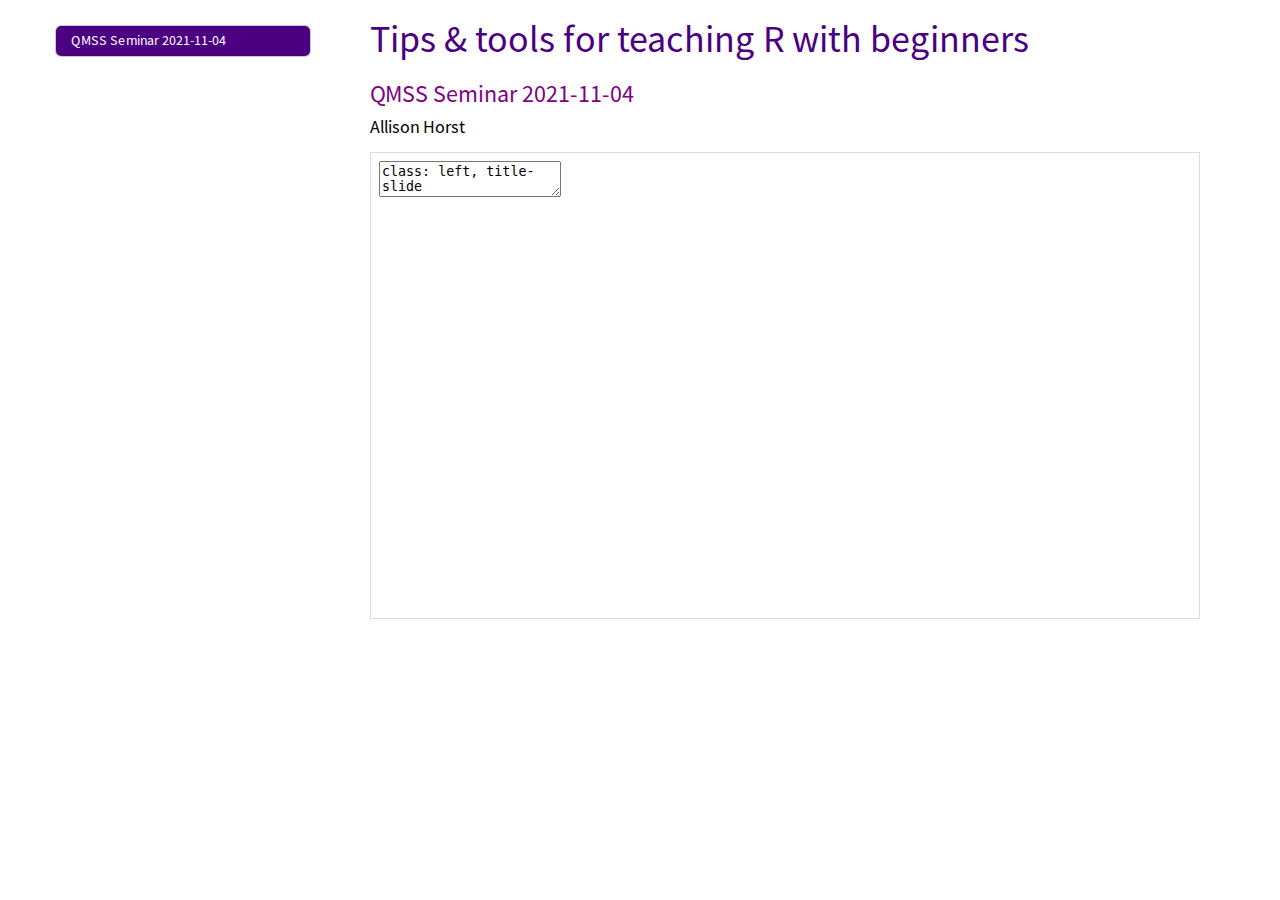
==== commit 17fbd436: "update theme" ====
--- a/index.html
+++ b/index.html
@@ -17,7 +17,7 @@
 <script src="[data-uri]"></script>
 <script src="[data-uri]"></script>
 <meta name="viewport" content="width=device-width, initial-scale=1" />
-<link href="data:text/css,%40font%2Dface%20%7B%0Afont%2Dfamily%3A%20%27Lato%27%3B%0Afont%2Dstyle%3A%20normal%3B%0Afont%2Dweight%3A%20400%3B%0Asrc%3A%20url%28data%3Aapplication%2Ffont%2Dsfnt%3Bbase64%2CAAEAAAARAQAABAAQR1BPU792x2wAAS2AAAASSkdTVUKOOI56AAE%2FzAAAAHBPUy8y2a6qaQAAyigAAABgY21hcIwYkAAAAMqIAAAAtGN2dCAG9xijAADScAAAAC5mcGdtclpyQAAAyzwAAAblZ2FzcAASABgAAS10AAAADGdseWbADxfjAAABHAAAw2BoZWFk%2FJzyIwAAxlwAAAA2aGhlYQ%2B2B3UAAMoEAAAAJGhtdHhyNU6fAADGlAAAA25rZXJuPzs%2FsgAA0qAAAFcYbG9jYazff4oAAMScAAABvm1heHAB1wf5AADEfAAAACBuYW1lHCc4mgABKbgAAAF4cG9zdFbkDTYAASswAAACQXByZXCmB5UXAADSJAAAAEsABAAtAAAD%2BwWZACUANQA5AD0A%[base64]%2FZ0kpHi02MCMEEXoMBBotNzAgSTkpOCgcCxkMYz4wFigdEREdKBYwPv6hA878MjIDY%2FydBHUWJh0RI0BbODdQOysmJRdpdSIzKyguOigzPBIWEhb8%2By9AER4pFxcoHhE%2FBKT6ZzYFLAAAAAIA2v%[base64]%2BAjMyHgIVFA4CIyIuAgGuAwYJBnkGCQYDKxMhLhoaLiITEyIuGhouIRMFmf3ELVZXWzQ0W1dWLQI8%[base64]%2Ft6bICMjIJsBIv7emyAjIyCbASIAAAIANgAABFEFmQA%2BAEIBOUAmAABCQUA%[base64]%2FlkiGwQHBQFa%2Fp0lHwGnFxwFDAY5AUZKHRwBZh4i%2FloBph4YCAX%2BnUsdG%2F66Fx0FCwY5gwFGAAAAAAMAav8SBCQGZwA4AEMATgFVQA44NjMyJCIcGhcWCAYGBytLsAlQWEBIGAEBAkooIB0EAwFJPikNBAADPwwDAwQANAACBQQFHgADAQABAwAyAAAEAQAEMAACAgQBACQABAQSHwAFBQEBACQAAQERBSAHG0uwX1BYQEgYAQECSiggHQQDAUk%2BKQ0EAAM%[base64]%2BATsBBx4BFwcGIyIuAicDHgMVFA4CDwEOASsBATQuAicDPgMBFB4CFxMOAwHyecdINQcaDhMwRmFEJUaHa0E5baBoCgIaFkIOaZg8KxQaDik6TDEhSIxwRTxzp2sMAhsVQgGYJUBWMSJBZUUj%2FdUiPFAvHkFfPR4MC2FLUgsOJjEuCAITFTVVgWFJi2xFBJATHsYNUjpCHhkhIQf%2BHBY0UntcWp54SwawEx0ChTJINCYQ%2Fg4GLUZdAtAwRzYoEAHDBig8SwAAAAAFAEj%[base64]%2BAgE%2BATsBAQ4BKwEBFA4CIyIuAjU0PgIzMh4CBzQuAiMiDgIVFB4CMzI%2BAgLDNFd0P0RzVjAwVnNEQ3VVMYscMUElJUEwGxswQSUlQTEcAoANHRiA%2B%2BkKHBOEBTU0V3M%2FRHNWMDBWc0RDdFYwihwxQSUlQTAbGzBBJSVBMRwEP1SFWzAwW4VUVoZcMDBchlZCXDsaGjtcQkFbORkZOVsBdxET%2BoQNEAFSVIRbMDBbhFRWh1wwMFyHVkJdOhoaOl1CQVo5GRk5WgACAFL%[base64]%[base64]%2BCXzcEbwUEDRcFBx8xRS4yUDkfESI2JgGcJi0IAhQSbgJGQgEsrB0kFpBe9ZNQmnlKL1NyRD06NWSP%2FswwTmQ0cLJE%2FllqawWpM1RvPBYBDhIaOC4eIDlNLSNAQUUm%2Fl1Dk0oTFnPeYf7QDhaRW2o2Z5RdRn1qVB5Nkk5JgF83%2B%2BNBY0QjUkQBqzmfAAAAAAEAmAOZATMFmQAKAFFACgAAAAoACgYEAwcrS7BfUFhAFgkBAgABAR4AAAABAAAkAgEBAQsAIAMbQCAJAQIAAQEeAgEBAAABAAAjAgEBAQABACQAAAEAAQAhBFmwOCsBEQcOASMiJi8BEQEzEAMcHxodBhAFmf7emyAjIyCbASIAAQCG%2FtsCAQYPABwAB0AEFAoBCysBFBIXHgEVFAYPAS4DNTQ%2BAjcXHgEVFAcGAgEhbmgGBA4LT0tpQR4eQWlLTwsOCmltAnXW%2Fm23CxAIDhIHMHPi5Od6eejj4nQxBxIODxO2%2FmwAAAABAEr%[base64]%[base64]%2BaZL%2BawGVBI7%2BVYf%2BUgGuhwGrAAAAAQBe%2FvEBUADsAB4AX0AGGxkGBAIHK0uwX1BYQBIPAQEbAAAAAQEAJAABAQwBIAMbS7BsUFhAEg8BARsAAAABAQAkAAEBDwEgAxtAGw8BARsAAAEBAAEAIwAAAAEBACQAAQABAQAhBFlZsDgrNzQ%2BAjMyHgIVFA4CBycmNTQ3PgM3IyIuAl4RHywaHi8fEBowRy0eDQ4KHyAbBg0aKh8RexcpHxIWJzMeLWFfWiYdDBANDgslMDohEiEtAAABAGQCDAJSAqMAAwAlQAYDAgEAAgcrQBcAAAEBAAAAIwAAAAEAACQAAQABAAAhA7A4KxMhFSFkAe7%2BEgKjlwAAAQBY%2F%2FEBUQDsABMAU0AGEA4GBAIHK0uwX1BYQA4AAAABAQAkAAEBEgEgAhtLsGxQWEAOAAAAAQEAJAABARUBIAIbQBcAAAEBAAEAIwAAAAEBACQAAQABAQAhA1lZsDgrNzQ%2BAjMyHgIVFA4CIyIuAlgTIS4aGi4iExMiLhoaLiETbhouIhQUIi4aGy0iExMiLQAAAAH%2F9P%2BmAvYFwQAJAC1ABgkHBAICBytLsI1QWEAMAAABADUAAQENASACG0AKAAEAATQAAAArAlmwOCsXDgErAQE%2BATsBoQ43HUsCWQ0wIUsVIyIF2SAiAAACADz%2F8QRMBakAEwAnAHdACiQiGhgQDgYEBAcrS7BfUFhAGgACAgEBACQAAQERHwADAwABACQAAAASACAEG0uwbFBYQBgAAQACAwECAQAmAAMDAAEAJAAAABUAIAMbQCEAAQACAwECAQAmAAMAAAMBACMAAwMAAQAkAAADAAEAIQRZWbA4KwEUAg4BIyIuAQI1NBI%2BATMyHgESBzQuAiMiDgIVFB4CMzI%2BAgRMUYy%2FbW69jFBQjL1ubb%2BMUbk3XXpCQnpcNzdcekJCel03Asy8%2Fu20WFi0ARO8vAEUtVhYtf7svKTfiDs7iN%[base64]%[base64]%2FocoUiYB4B0i%2FEQPEQHLOV5DJChGXjY2XEcxCgggGgULB10OUHufBak2Z5ReUIh9dT3%2BfgsNIhtsPRMoEQHNOmtsbz8%2FXz4fIDlOLx0aAQEQYpdmNQAAAQBs%2F%2FAELgWpAEoA%[base64]%2BAzU0LgIjIg4CBw4BIyImLwE%[base64]%2FTsAAQBs%2F%2FAD%[base64]%2Fj5CcF9wq3Q7UIu8bT90ZFYhNhIeEzNIYUNLeFUuJ092TzZ0PnB0AqcFSyYx%2FogYQnSeXXK4g0YZKjYeTBofJh8wWXxNQ2xMKhIUIQKeAAAAAAIAbP%[base64]%2BAQEUHgIzMj4CNTQuAiMiDgICilaadERIgbZtbK98Q1RbAWsOMiCe%2Fg8zfP7WKE1vR0h0Uy0sUHBDSHRRKwNuOW2fZmOqfkhFf7VwXtR6AekSGf2LIyf%[base64]%2Fa8NLid%2FAloNGxH9FBEbBZlQIiwP%2B1MaJQSeGSoTGxF5AAMAYP%2FwBCYFqQAfADMARwDEQBo1NCEgAQA%[base64]%2BAjU0LgIjIg4CFRQeAgJDa7KARpCGcXM%2Bcp9iYaByPnRwhpBHf7JrRm9NKTFTbDs7bFMxKU1vRkZjPhwhQWFAQGFBIRw%[base64]%2BAjMyHgIVFA4CBwEOASsBAT4BNw4BATQuAiMiDgIVFB4CMzI%2BAgIlUZFuQUZ%2BrmhnqHhBFyw9J%2F6jDTAfpAG0FiYRN4oBGStMaT9CbU0qJ0lpQUhvTCgCTDZpmWNepHpGRHqqZz5vamk4%2FggTFwI7HTQaLC4Bo0NtTCkrTGo%2FRGtKJi9OZgAAAAACAID%[base64]%[base64]%[base64]%2BPxQtGRktFAHBFBD8%2BgLGAZF%2FERkK5AsPBgUQCuMKGhCAAZIAAAAAAgCWAbcD8QONAAMABwAzQAoHBgUEAwIBAAQHK0AhAAIAAwACAwAAJgAAAQEAAAAjAAAAAQAAJAABAAEAACEEsDgrEyEVIREhFSGWA1v8pQNb%2FKUCPocB1ocAAAABAO4A6gPzBFcAEgAHQAQQAAELKzc1NDY3JT4BNy4BJyUuAT0BARXuEBQBwRQrGRkrFP4%2FFBADBeqAEBoK4woQBQYPC%2BQKGRF%2F%2Fm9KAAAAAAIAIv%[base64]%[base64]%[base64]%2BAjU0LgIjIg4CFRQSHgEzMjY3NjMyHwEGBCMiJCYCNTQ%2BBDMyHgQVFA4CJTI%2BAjcTJiMiDgIVFBYEj05iDTqITjxYOx1BgL99Q2UtXRMSHykXMVhDJ1mb03qG6q5ka7n5j5jpVQ8MFQoZa%2F7vra3%2B1tt9N2SMrMZsXLCdhF81PWuR%2FgIfPzsxEUwnLkt9WjNCuktOUUYpSWQ6Va2LWBUU%2FpdLMSQvGwo4Zo9XitCLRWa09pGq%2Fv%[base64]%2FpICF%2BEWFQsVChoUAVr%[base64]%2FezshQ2VEnaBDgbt4%2FscBNlN3TSSdn%2F7LAQBSeE8mmKD%2B%2BQWZNGCLVzViVEIVH6SGW5ZsOwKN%2Fg0mRV85b4GKJEBbNn52AAABAFr%[base64]%2BAjc2BKAQDUxY%2B7Gb%2FLJiab4BCaCe5Vk%2FBxIRDR0oNkpiQHO%[base64]%2FqsBVXO8hEgCzKH%2B%[base64]%2FI0FmZ7%2BJJj%[base64]%2BC579mAWZAAAAAQBa%2F%[base64]%2B%2FLxpZ78BD6hVkn1qLjcRGxATGT5ZeVN5xIpKTYzAjQsWHxQBPBYQbv3aJzonE2vBAQ6ipAEOwWoZL0MqWBsLDiglGk%[base64]%2FMPDAwTDAoz9dAWZ%2FYECfwABANIAAAGUBZkAAwBRQAYDAgEAAgcrS7BfUFhADAABAQsfAAAADAAgAhtLsGxQWEAOAAEBAAAAJAAAAA8AIAIbQBcAAQAAAQAAIwABAQAAACQAAAEAAAAhA1lZsDgrISMRMwGUwsIFmQAAAAABADz%[base64]%2Fd4VJRUcKhcCOqgTGhMQCP4RCxMZIRhYwcEDJRMXAhwZFf2XFyAKCSQb%2FVkGChAJAjkMEQwF%[base64]%[base64]%2FMMCAqpkBZkNFPvIGjEXA%2Ff6ZxATBDcZMBT8AwWZAAACAFz%[base64]%2BAgXhZrr%2B%2B56e%2Fvy6Zma6AQSengEFumbHSIS8dHO8hUhIhbxzdLyESALMof7zwmtrwgENoaEBDcNsbMP%[base64]%2FViypq%2BYCGP3oBZk%2FdKRlZKZ4Q5osT25CiZoAAAAAAgBc%[base64]%2BAgXhKU5wRgFwoCQ4F%2Fw5e0Oe%2Fvy6Zma6AQSengEFumbHSIS8dHO8hUhIhbxzdLyESALMZbadgC%2F%2BcxQZARISFGvCAQ2hoQENw2xsw%[base64]%2BAjU0JisBAYPBAZWIxoE%2BMFuDUyQcAaKsNRn%2BjBEoKJPLVYFXLKmn1AJW%2FaoFmTdok1tMhGlKExUo%2FccpAgAYFY0pS2g%2FgIIAAAAAAQA6%2F%[base64]%2BAjMyFhcDjAkUEBEtRWFFQWRDIjthe4F7YTtAe7Nyi%[base64]%2BwoE9qMAAAABAKD%[base64]%2FBM2GNmjxslloDZ%2FyZfNSbWFib1HwDZ%[base64]%[base64]%2BATcBPgE7AQEjASYnDgEHASMOoRoiBgEoCA0GBw4JAVEGIxk4GiEHAU8SDgYKCAEpBSMZl%2F5Brv6VCwkFCQX%2Bk64FmRoU%2FBwbPiIiPxoD5BEdGhT8HDRDITwaA%2BQSHPpnBEUfKRQlD%[base64]%2BATsBCQEjIiYnAQYHAQ4BKwEB%2B%2F4nwRUUCAF2Bw4BYQkVD7n%2BJQHrwBYZCP6ABwv%2BigkXFbQC4AK5Dg39whUZAgwOEf1Q%[base64]%2BATsBAtbB%2FfOqGh4LAUgUGwsLGhQBRwkfGawCOv3GAjoDXxoT%2FdMjPh4fPiICLRAdAAABAFYAAASUBZkADQB%2BQA4AAAANAA0MCwcGBQQFBytLsF9QWEAbAAICAwAAJAQBAwMLHwAAAAEAACQAAQEMASAEG0uwbFBYQBkEAQMAAgADAgAAJgAAAAEAACQAAQEPASADG0AiBAEDAAIAAwIAACYAAAEBAAAAIwAAAAEAACQAAQABAAAhBFlZsDgrARUUBwEhFSE1NDcBITUElBX81QMy%2B9ATAyz85wWZSCIe%2B42eTB4bBHaeAAAAAQCO%2Ft8B%2FgX9AA0AOEAOAAAADQANCggHBQIBBQcrQCIAAAABAgABAQAmAAIDAwIBACMAAgIDAAAkBAEDAgMAACEEsDgrExEhFRQGKwERMzIWHQGOAXAbFqmpFhv%2B3wceRhYZ%2Bc0ZF0YAAAAAAf%2Fs%2F6YC7wXBAAkALUAGBwUCAAIHK0uwjVBYQAwAAQABNQAAAA0AIAIbQAoAAAEANAABASsCWbA4KwMzMhYXASMiJicUTCEwDQJZSx04DQXBIiD6JyIjAAEAWv7fAcoF%[base64]%2F6gDhQAAQAA%[base64]%[base64]%2F%[base64]%2BjaViOZDY8caNmYokzCQgmAVFXgzcwdUiOmCNCYAXB%2FaJJWUKDwX5wwY1RTERcJgN3UEn%2BFkI2yrtjjlsqAAAAAQBK%2F%[base64]%2BAjMyFhcDRQgQDw8jNk04SnJNJypMbURBVDgkEhcLMkLGbl%2BjeEU%2FebJzaqQ%2FA0ELDBkeGTVkjlhcj2EzHyYfEUFRS0aFwnxxwItORT8AAAAAAgBI%2F%[base64]%2FOQIy%2Bj%2BCUEkB6kI1yrtjjVsqAAAAAgBK%2F%[base64]%2BAhciBgchNC4CAiNbmnA%[base64]%2FuEDXQ0FFRRJYleHXTAUWRQIGDZYQV2B%2FKAAAwAy%2FpMD3gQGADkATQBdAWBAHE9OAQBXVU5dT11KSEA%[base64]%2BAjU0JiMiBhUUHgIB50JzLwETKnMiOWWLU0c%2FICE6YHp%2FemA6QXqwb2%2BnbjdfUyszECEwIEtVOWaNAZAqSF5obDE5RyNIbUpIck8q%2FsQ2UzgccWxrcR04UgQGHRxCIQkQQVBKeVYuERQuFiQlEAQJFjJYRkF6XzksSmE1S2kfFEM4Fi8uKhAqi11KeVUu%[base64]%[base64]%2BAjMyHgIBWLLaFSMuGhotIxQUIy0aGi4jFQP1%2FAsD9QE%2BGi0jFBQjLRoaLyMUFCMvAAAAAAL%[base64]%[base64]%2BATsBAQ4BBx4BFwEjIiYnAS4BKwERIxEBSy4UGhABQA8eGaL%2Biw4bERIdDQGMoBYfDv6zDx4eMrMFwfydCxEBVxAU%2FnMRGgoMHxT%[base64]%[base64]%[base64]%2FVSyyaWxPiToD9SVuSVo3ZY5W%2FXsChXN%2FTEH9FgAAAAIASP%[base64]%2FHjJtLXKNGKPWlqOYTQAAAACAJL%[base64]%2BOf5ABM5QSf4WQjbKu2OOWyoAAAACAEj%[base64]%2Bp1eDNzB2R46YIkJgA%2FX6tAHtSlpDgsJ%[base64]%2F17AAABAD7%[base64]%2BATMyHgIzMj4CNTQuBjU0PgIzMhYXAtYMGQ8mN0w0LUgzGy1KXmNeSi0yYo5daqw8KggWEhIoOVE9NE40GS1KX2NfSi0wXIZWZJ86A04WFhsXFyg1Hyc0Jh0hKDxXPUZ3VzJFNkQNDhwiHBsuPCIqNycdICk%2BW0E6a1EwPzcAAAAAAQAs%2F%2FACugU%[base64]%2Ft4%2BMRwpHhUIDgs0LoIQhn4CbBMURxUBOQ8T%2FqOB%2FaBAPg8SDxFVKzEAAAABAHr%2F8APFA%[base64]%2FVisD9f16c35KQgLr%[base64]%2BY6ED9RYP%2FXQkSCMjSCQCjBAV%[base64]%2BATcTPgE7ATIWFxMeARc%2BATcTPgE7AQEjIicDLgEnDgEHAwYrAQ6MFhwFwggOBQgUC9YFGRNNFBoF0QsRCAUQCcYFHBOG%2FriNGgrgCAoFBQoI4wsehgP1Fg%2F9dCRDIiJDJAKQDxQUD%2F1wI0QhIUgfAowQFfwLIgKvFy8XFzAX%[base64]%2F%2FqurFhQI%2BAkR2goUD6T%2BqwFjqxYZCP8HDuwKFxSfAgcB7g4N%2FoQcHAFADhH%2BHP3vFw4BjR0X%2FqcOFwABAA7%2BqQPwA%[base64]%2Fl6aFxoGAQ8JDQUHDgkBBwYdEY7%2B1RQYAZIDuhcO%[base64]%2FdwCKf0FDQwCJ%2F3fAvADqRMjDv0mi0oNIxAC34wAAAABACz%2B3wIABf0AQABHQA44NjMwGBUSEAUEAwIGBytAMSQBAAEBHgACAAMBAgMBACYAAQAABAEAAQAmAAQFBQQBACMABAQFAQAkAAUEBQEAIQawOCsTNCYjNTI2NTQuAjU0PgI7ARUUBisBIgYVFB4CFRQOAgceAxUUDgIVFBY7ATIWHQEjIi4CNTQ%2BArVGQ0NGEBMQKVN7UjUcDBRNWQ4SDhYpNyEhNykWDhIOWU0UDBw1UntTKRATEAGpP1FrUEAyYmJkNEV0VC5PFBJlVjhoY2IyJkEzJQkJJTRAJTJiY2g4V2QSFFAvVHRFNGNjYgABAOb%2BqQFwBf0AAwA8QAYDAgEAAgcrS7BJUFhADgAAAAEAACQAAQEQASACG0AXAAABAQAAACMAAAABAAAkAAEAAQAAIQNZsDgrEzMRI%2BaKigX9%2BKwAAAAAAQBY%2Ft8CLAX9AEAAR0AOPz49PDEvLCkRDgsJBgcrQDEdAQUEAR4AAwACBAMCAQAmAAQABQEEBQEAJgABAAABAQAjAAEBAAEAJAAAAQABACEGsDgrARQeAhUUDgIrATU0NjsBMjY1NC4CNTQ%[base64]%2F6pAh0tVVdcNDRcV1Ut%2FeME3xstIhMTIi0bGi4iFBQiLgAAAAACAIr%[base64]%2BAj8BPgE7AQceARcHDgEjIi4CJwM%2BAzMyFh8BDgEPAQ4BKwEDFBYXEw4DAjFcm3E%2FQn64dwwCGxVCEFKENi4IDw4MIS0%2FKjQ%2FVTsmEAsSBTA8uWsMAhsVQueHeTRMc04nCwpPhLZyb7uKUQOzFB3pDD8xPgsLERgYB%[base64]%2BAjMyHgIXBw4BIyImJy4DIyIOAhURIRUUBiMhFRQGBz4BMyEVFA4CIyE1PgM1ESM0IB2GNm6kbk55XkUYSAoVCg4ZCxQpM0ItP2BAIAG5Hhb%2BezkyHTkeAqQLFBwS%[base64]%2BATMyFhc3FwceARUUBgcXBycOASMiJicHJzcuATcUHgIzMj4CNTQuAiMiDgLfIR2ZW5csaDo5ZiuZWZcfIiEdmFuYLGg5OWUsmVmXHiKEIz5RLy9TPSQkPVMvL1E%[base64]%2BATsBASEVIRUhFSERIxEhNSE1IZIBMv5olRofCgEUDhQHBxIOARMIIRmW%2FmcBM%2F6sAVT%2BrLP%2BrAFU%2FqwCcQMoGRT9yiM6HR07IgI2ERz82GZpZ%2F7FATtnaQACAOb%2BqQFwBf0AAwAHAFRACgcGBQQDAgEABAcrS7BJUFhAGAAAAAECAAEAACYAAgIDAAAkAAMDEAMgAxtAIQAAAAECAAEAACYAAgMDAgAAIwACAgMAACQAAwIDAAAhBFmwOCsTMxEjETMRI%2BaKioqKBf385v7h%2FOUAAAAAAgBy%[base64]%2BAjU0LgY1NDY3LgE1ND4CMzIWFwEUHgIXPgE1NC4EJw4BAzEMGQ8mN0w0ME01HDFPZmlmTzFOVDE%2BMmGPXGqsPCkIFxESKDpVPzJPNhwyUmhuaFIyVl0yPzBchlZknzr9t0ZthD42MB40Rk9UKEI2BPEWFhsXGSo4HyY5LysuN0dcPVF%[base64]%2BAjMyHgIFFA4CIyIuAjU0PgIzMh4C7xIgKRcWKB8SEh8oFhcpIBIBZxIfKRcXKR4SEh4pFxcpHxIFCRcoHhISHigXFyofEhIfKhcXKB4SEh4oFxcqHxISHyoAAAMARP%[base64]%2BATMyFh8BDgEjIi4CNTQ%2BAjMyFhcHDgEjIi4CIyIOAhUUHgIzMj4CATQ%2BBDMyHgQVFA4EIyIuBDcUHgQzMj4CNTQuBCMiDgIEBggLBgsIBj05pnRioXM%2FRXqnYmyYOS4FEAwOHzJMO0ZxTysrTGo%2BMEIwJfxSNF%2BGorplZbuihl80NF%2BGortlZbqihl80ZCxScoyiWITnq2MtUnOMo1iE5qpiAc8FBwYGQEJJRHqoZGWpeUNEN0EGDBYbFy1UeEtNeVIrDBQYAQllu6OFYDQ0YIWju2Vku6KFYDQ0YIWiumVZpI90Uy1kremGWaaPdlMuZa%2FrAAAAAAIAXAM%[base64]%2B4TNKJEZhPBo0A0gLEjEVIBcLFCk8KSJDNSMCJT88EhURDwoqMS4iPFQz%2FtYmI2kCERsjFSoiAAACAIoAgQMBA6IAFAApAAlABhcpAhQCCysTNRMXHgEVFAcDBgcWFxMeARUUDwETNRMXHgEVFAcDBgcWFxMeARUUDwGK%2BToODgqfDg4PDZ8FBRw6L%2Fk6Dg4Knw4ODw2fBQUcOgIGFwGFHAcWDREQ%2FvsYDQ4W%2FvsIEggcDRwBhRcBhRwHFg0REP77GA0OFv77CBIIHA0cAAAAAAEAlAE7A%2FAC4wAFAFJACAUEAwIBAAMHK0uwCVBYQB0AAQICASkAAAICAAAAIwAAAAIAACQAAgACAAAhBBtAHAABAgE1AAACAgAAACMAAAACAAAkAAIAAgAAIQRZsDgrEyERIxEhlANcl%2F07AuP%2BWAEhAAAAAQBkAgwCUgKjAAMAJUAGAwIBAAIHK0AXAAABAQAAACMAAAABAAAkAAEAAQAAIQOwOCsTIRUhZAHu%2FhICo5cAAAQARP%2FyBfkFqAAbADMASQBWAY5AGjQ0VlRMSjRJNEhEQjk3NjUwLiQiFhQIBgsHK0uwCVBYQD4%2BAQcIAR4GAQQHAgcEAjIABQAJCAUJAQAmAAgKAQcECAcBACYAAwMAAQAkAAAAER8AAgIBAQAkAAEBEgEgCBtLsF9QWEA%[base64]%2BAjU0LgQjIg4CBREjESEyFhUUBgceARcTIyInAy4BIyczMj4CNTQuAisBRDRfhqK6ZWW7ooZfNDRfhqK7ZWW6ooZfNGQsUnKMoliE56tjLVJzjKNYhOaqYgHmnAEgrKZrahEZC%2BSUIRDJCRkaUHQ3TS8VEytGNIQCzGW7o4VgNDRghaO7ZWS7ooVgNDRghaK6ZVmkj3RTLWSt6YZZpo92Uy5lr%2Bvg%2Fp4DfH16XoQZCh4U%[base64]%2BAjU0LgIjIg4CRjJYd0VFd1gyMlh3RUV3WDJ%[base64]%2F5pkv5rAZX%2BawO%2B%[base64]%2BATsBMhYdASE1NDY%2FAT4DNTQmIyIGBw4BIyImLwE%2BAQFaNFU8IRkqNh6iFy8VwxUX%[base64]%[base64]%2B%2Fg8N8hcVAAABAHr%2BqQPFA%[base64]%2FAslbUhEMy4qVyb%[base64]%2BAjMFFtud%2FuudaKZ1Pz91pmgFmZn6NwXJ%2BjcDXT1pjlFWjWU4AAEAfAG9AacC6AATACVABhAOBgQCBytAFwAAAQEAAQAjAAAAAQEAJAABAAEBACEDsDgrEzQ%2BAjMyHgIVFA4CIyIuAnwXKTYeHzgoGBgoOB8eNikXAlEfOCgYGCg4Hx42KRcXKTYAAAAAAQCE%[base64]%[base64]%2Ff1pZGRoaGRkaQAAAAACAJYAgQMNA6IAEgAlAAlABiUVEAACCys3JyY1NDcTNjcmJwMmNTQ%2FARMVJRUDJyY1NDcTNjcmJwMmNTQ%2FAew6HAqfDQ4MD58KHDr5ASj5OhwKnw0ODA%2BfChw6gRwNHBERAQUYDAsaAQURERwNHP57FxcX%[base64]%2BzhIVAgoBVnz7jJMEawwOFwkn3myC%2FmkEBwID8ez9EBMsHUwDMhIuIE0BC0ELD7CwEAw5AdQ7AbgrWAkOOL79elXDEywX%[base64]%2F4BCgzdGSwgEzwtLjkOCBMRBAkFRw%2BK%[base64]%2BzhIVAgoBVnz8QjNSOyB3QkUqRVswOVQ9Kw83Dw4dCwYSHisgHy8gEBEnQS9XRzowMDkMCBEPBAkFQwcsQVQDggID8ez9FBMsHUwDMhIuIE0BC0ELD7CwEAw5AdQCxx0zRCiALRNOPjdUOR0ZMUgvGAYXDSAcExQfKBUeKxwOVwE8NDI0LygQDwEBDDVPNRv8XBMsF%2F651h8WBVwdIAACACz%[base64]%2BAjMyFhcBND4CMzIeAhUUDgIjIi4CAwIfS1hoPE%2BHYjgtRVJHMwQSegwtRU9FLSI6Ty09VzwmDA4RB%2F5xEyEuGhouIhMTIi4aGi4hE9QdNCgXLFJ2S0xqTDYwMSGapwwsPjIvPFA7LEUxGh4kHgwLBBAaLiIUFCIuGhstIhMTIi0A%2F%2F8ACgAABUkG9gImACQAAAAHANgBawAA%2F%2F8ACgAABUkG9gImACQAAAAHANoBawAA%2F%2F8ACgAABUkG3AImACQAAAAHANsBdgAA%2F%2F8ACgAABUkG0gImACQAAAAHAN0BdgAA%2F%2F8ACgAABUkG8gImACQAAAAHANkBdgAA%2F%2F8ACgAABUkHLQImACQAAAAHANwBcwAAAAL%[base64]%2Ff0TPAIv%2FeQ9AmH8%2FDH91LMLJRqUAdoB0V4MHQ4FmZ7%2BJJj%2BF54BiP6lFBkCFALxKUUfAAAAAAEAWv6hBQkFqQBLAnxAGAEAR0U9PDg2MS8nJSAeGRcGBABLAUsKBytLsAlQWEBLGwEDBDoBBQY%[base64]%2BDg0DAAdJAQgBBB4AAwQGBAMGMgAGBQQGBTAJAQAHAQcAATIABAQCAQAkAAICER8ABQUHAQAkAAcHFR8AAQEIAQAkAAgIEAggChtLsF9QWEBPGwEDBDoBBQY%2BDg0DAAdJAQgBBB4AAwQGBAMGMgAGBQQGBTAJAQAHAQcAATIAAQAIAQgBACUABAQCAQAkAAICER8ABQUHAQAkAAcHFQcgCRtLsGxQWEBNGwEDBDoBBQY%[base64]%2BAjc2MzIfAQ4BDwEeARUUDgIjIiYnNzYCgwYQFiAVKisWKTwmJIvin1ZpvgEJoJ7lWT8HEhENHSg2SmJAc7%2BKTU2FtmlAZldLJhEQEA1MU%2BmiEFpRIDlQMClKHxEG9wcJByEaExoSDAV2DHW%2FAQCZogEOwmtiVFkKDRMcIBwTT5LSgobSkUwPIDEiDw1TYXAGNxRFNiAzJBMRDjcSAAAA%2F%2F8ArgAABCEG9gImACgAAAAHANgBNwAA%2F%2F8ArgAABCEG9gImACgAAAAHANoBNwAA%2F%2F8ArgAABCEG3AImACgAAAAHANsBQgAA%2F%2F8ArgAABCEG8gImACgAAAAHANkBQgAA%2F%2F%2F%2FzAAAAbwG9gImACwAAAAGANj4AAAA%2F%2F8AmgAAAooG9gImACwAAAAGANr4AAAA%2F%2F%2F%2F7wAAAnsG3AImACwAAAAGANsDAAAA%2F%2F%2F%[base64]%2B%2B5796cUE2EiEvHT%2BqwF9%2FoMBVXS8hEgDDAKNZ73%2B%2BKGh%2Fvi8ZwKaMoTQkEz%2BEHL%2BA0yP0AAAAP%2F%2FAK4AAAU4BtICJgAxAAAABwDdAdoAAP%2F%2FAFz%2F8QXhBvYCJgAyAAAABwDYAeMAAP%2F%2FAFz%2F8QXhBvYCJgAyAAAABwDaAeMAAP%2F%2FAFz%2F8QXhBtwCJgAyAAAABwDbAe4AAP%2F%2FAFz%2F8QXhBtICJgAyAAAABwDdAe4AAP%2F%2FAFz%2F8QXhBvICJgAyAAAABwDZAe4AAAABAH4A2wQDBFgACwAHQAQJBQELKwkCBwkBJwkBNwkBA%2Fn%2BqAFiX%2F6e%2FptfAWT%2Bp18BWQFYA%2Fb%2BqP6fYAFi%2FpxgAWQBWWD%2BpgFYAAAAAwBc%[base64]%2BAgXhZrr%2B%2B55svE9kFjodTr9we2a6AQSec8hTUhQgIGSsZ3D7QUtFApM8lFdzvIVIA%2FhBPP1xdJx0vIRIAsyh%2FvPCazEwiB0aAQRiASCzoQENw2w6Nm8bF%2Bti%2Fuqrh9NJA4MqK06R0oR%2ByUj8hEZNkdEA%2F%2F8AoP%2FvBRUG9gImADgAAAAHANgBnQAA%2F%2F8AoP%2FvBRUG9gImADgAAAAHANoBnQAA%2F%2F8AoP%2FvBRUG3AImADgAAAAHANsBqAAA%2F%2F8AoP%2FvBRUG8gImADgAAAAHANkBqAAA%2F%[base64]%2B8AWZ%2Fvg%2FdKRlZKZ4Q5osT25CiZoAAAABALr%[base64]%2BBDU0LgIjIg4CFREjETQ%2BAgKhZ5diLytAS0ArNVBdUDU5ZIdPYZ48KQgXERIoN0s1LEYxGjhUYlQ4LUNOQy0ZOFk%2FRG9PK7NFgLQFrjxdbjM8VkIyMDMgJzQtL0ZmTk56VS1FNkQNDhwiHBsuQCU4RjMqOlNCNU8%2FNjxHMCBBNCEqVH5U%2FCYD4GiqekIAAAD%2F%2FwBc%2F%2FADegWpAiYARAAAAAcAQwDdAAD%2F%2FwBc%2F%2FADegWpAiYARAAAAAcAdgDdAAD%2F%2FwBc%2F%2FADegWZAiYARAAAAAcAxQDdAAD%2F%2FwBc%2F%2FADegWJAiYARAAAAAcAxwDdAAD%2F%2FwBc%2F%2FADegV7AiYARAAAAAcAagDdAAD%2F%2FwBc%2F%2FADegXeAiYARAAAAAcAxgDeAAAAAwBc%2F%[base64]%2FY0ELk1pQUVcPSYQDhIGLyFXY2o0db83G1dqdztFclMtQpPurGVjQVlBLxcSGwggVLVxeJIhNq3%2BtnusbDFkUTljSSoBvD1gRSkHAfwfPFcEBUB6r3ApHVuHWiwdJB0JCD0oOyYTcXQ%2BWDgZI0ZqSDx0XDsEMnZ%2BIyojEw45UVBmW1hn%2FeEFIzhIKldQJEpuSgHvKU5wRkFvUC0AAQBK%[base64]%2BAjMyFhcHDgEjIi4CIyIOAhUUHgIzMj4CMzIWHwEOAQ8BHgEVFA4CIyImJzc2AZAGEBYgFSorFik8JiVTjWY6P3myc2qkPy8IEA8PIzZNOEpyTScqTG1EQVQ4JBILEQYyO6phEVpRIDlQMClKHxEG9wcJByEaExoSDAV5C0%2BEtnFxwItORT9ACwwZHhk1ZI5YXI9hMx8mHwkIQUhKCDoURTYgMyQTEQ43Ev%2F%2FAEr%2F8gPHBakCJgBIAAAABwBDAPQAAP%2F%2FAEr%2F8gPHBakCJgBIAAAABwB2APQAAP%2F%2FAEr%2F8gPHBZkCJgBIAAAABwDFAPQAAP%2F%2FAEr%2F8gPHBXsCJgBIAAAABwBqAPQAAP%2F%2F%2F%2FkAAAGGBakCJgDCAAAABgBD0wAAAP%2F%2FAJcAAAIoBakCJgDCAAAABgB20wAAAP%2F%2F%2F9IAAAI2BZkCJgDCAAAABgDF0gAAAP%2F%2F%2F%2BEAAAIpBXsCJgDCAAAABgBq0wAAAAACAEz%[base64]%2Be7d4Yqp9SD50pWhksUEUdV64X0dzUS4DEDRLYz5LcUwnLlBpBCkHDQYWD0gUIg4FGxcPDj4QPDB6OQ0LFRBDMXybuW6P5KBWQnuycF6nfkpWV4i%2BQIf8jDZtpW8rUT8lMld3RFF%2FVi0AAP%2F%2FAJIAAAPdBYkCJgBRAAAABwDHAQIAAP%2F%2FAEj%2F8gQOBakCJgBSAAAABwBDAPsAAP%2F%2FAEj%2F8gQOBakCJgBSAAAABwB2APsAAP%2F%2FAEj%2F8gQOBZkCJgBSAAAABwDFAPsAAP%2F%2FAEj%2F8gQOBYkCJgBSAAAABwDHAPsAAP%2F%2FAEj%2F8gQOBXsCJgBSAAAABwBqAPsAAAADAGQAvQQiBIAAAwAXACsAQUAOKCYeHBQSCggDAgEABgcrQCsAAgADAAIDAQAmAAAAAQQAAQAAJgAEBQUEAQAjAAQEBQEAJAAFBAUBACEFsDgrEyEVIQE0PgIzMh4CFRQOAiMiLgIRND4CMzIeAhUUDgIjIi4CZAO%2B%2FEIBYhMhLRsaLSIUFCItGhstIRMTIS0bGi0iFBQiLRobLSETAuOHAaYaLiIUFCIuGhstIhMTIi39UxouIhQUIi4aGy0iExMiLQAAAwBA%[base64]%2BATsBARQXASYjIg4CATI%2BAjU0JwEWA5A9QkN9s29MgzY3FjsdQ5FCRkR%2Bs29PhzhEFCAgWvzJOwG0SW9MdE8oATdLc08oNP5PRgN0RL92eMCISSIgSh0ZxEXCfHfBiEomI1sbF%2F2xoGECTjg2ZJH%2BJDVkj1qXYP23MAD%2F%2FwB6%2F%2FADxQWpAiYAWAAAAAcAQwD1AAD%2F%2FwB6%2F%2FADxQWpAiYAWAAAAAcAdgD1AAD%2F%2FwB6%2F%2FADxQWZAiYAWAAAAAcAxQD1AAD%2F%2FwB6%2F%2FADxQV7AiYAWAAAAAcAagD1AAD%2F%2FwAO%2FqkD8AWpAiYAXAAAAAcAdgDkAAAAAgCS%2FqkEDwXBABQAIwF%[base64]%2BATMyHgIVFA4CIyImJxEBIgYHER4BMzI2NTQuApKyP6RpV45kNjxwo2ZfhDMBEVeDNzF1SI2YI0Jg%2FqkHGP2hSllCg8F%2BcMGNUUU%2F%2FjMEzlBJ%2FhZCNsq7Y45bKgAA%2F%2F8ADv6pA%2FAFewImAFwAAAAHAGoA5AAAAAEApgAAAVgD9QADAFlACgAAAAMAAwIBAwcrS7BfUFhADQIBAQEOHwAAAAwAIAIbS7BsUFhADwIBAQEAAAAkAAAADwAgAhtAGQIBAQAAAQAAIwIBAQEAAAAkAAABAAAAIQNZWbA4KwERIxEBWLID9fwLA%2FUAAgBc%2F%[base64]%2BATMyFhc1AzQuAiMiDgIVFB4CMzI%2BAggn%2FVACLf3TArD8pFT%2BoY7qqFxcqOqOof5UF0B3qWhoqXhBQXipaGipd0AFmZ7%2BJJj%2BF57weIZrwQENoaEBDcNsh3nw%2FTOE05RPT5TThITTk05Ok9MAAwBI%2F%2FIGdQQFADAAQABLAmRAJEJBMjEBAEdGQUtCSzo4MUAyQCwqIiAcGhQSDw0JBwAwATAOBytLsAlQWEA%[base64]%2BAjMyFhc%2BAQEyNjU0LgIjIg4CFRQWASIOAgchNC4CBPRSjWc7EBn9jQQuTWlBPVlALRIVDDMhV2NqNHe%[base64]%2BmBJEOfhERfgUJAQgAAgBqBGsB%[base64]%2Bs4Cj4IAAAEAOgP0AScF%2BQAYAAdABAYAAQsrEy4BNTQ2NxceARUUBw4DFRQWFxYVFAdyHRtZUDcIBQoQHhgOExcHGwP0MGEwWqVFIgUMBg4KFCwxNh4gRCYLDBgKAAABAFoD3wFGBeQAGAAHQAQABgELKwEeARUUBgcnLgE1NDc%2BAzU0JicmNTQ3AQ8dGllPNwgFChAeGA4TFwcbBeQwYDBbpUUiBQwGDgoTLTE2HiBEJgsLGAsAAQBa%2FuwBRgDxABgAB0AEAAYBCyslHgEVFAYHJy4BNTQ3PgM1NCYnJjU0NwEPHRpZTzcIBQoQHhgOExcHG%2FEwYDBbpUUiBQwGDgoTLTE2HiBEJgsLGAsAAAIAOgP0AlcF%2BQAYADEACUAGHxkGAAILKxMuATU0NjcXHgEVFAcOAxUUFhcWFRQHFy4BNTQ2NxceARUUBw4DFRQWFxYVFAdyHRtZUDcIBQoQHhgOExcHG8MdG1lQNwgFChAeGA4TFwcbA%2FQwYTBapUUiBQwGDgoULDE2HiBEJgsMGAosMGEwWqVFIgUMBg4KFCwxNh4gRCYLDBgKAAIAWgPfAnYF5AAYADEACUAGGR8ABgILKwEeARUUBgcnLgE1NDc%2BAzU0JicmNTQ3JR4BFRQGBycuATU0Nz4DNTQmJyY1NDcBDx0aWU83CAUKEB4YDhMXBxsBnR0aWU83CAUKEB4YDhMXBxsF5DBgMFulRSIFDAYOChMtMTYeIEQmCwsYCywwYDBbpUUiBQwGDgoTLTE2HiBEJgsLGAsAAAACAFr%2B7AJ2APEAGAAxAAlABhkfAAYCCyslHgEVFAYHJy4BNTQ3PgM1NCYnJjU0NyUeARUUBgcnLgE1NDc%[base64]%2FvsYDQ4W%2FvsIEggcDRwAAAEAlgCBAeUDogASAAdABBICAQsrARUDJyY1NDcTNjcmJwMmNTQ%2FAQHl%2BTocCp8NDgwPnwocOgIdF%2F57HA0cEREBBRgMCxoBBRERHA0cAAAAAf9EAAADIwWZAAkAQkAGCQcEAgIHK0uwX1BYQAwAAQELHwAAAAwAIAIbS7BsUFhADAABAAE0AAAADwAgAhtACgABAAE0AAAAKwJZWbA4KycOASsBAT4BOwEUEywdTAMyEi4gTTUfFgVcHSAAAQAi%2F%[base64]%2BNuGyGvkY9CBAOESU%2BYUuSwSACIxsY%2FgQBAQEB0xwY%2FmocwJI2UjwrIBkMCAwIS0bQj3S6iFcQjoYBAQGHA4N%2By49MZFhECQ0mLibIwDcSHRQoFRAeDzgRHc7OFSAlIBUHB0ZmcU%2BT04NmDx4QFCkUAAEAlAJcA%[base64]%2BVANdDQUVFEk4XZtwPgoKXQ0HAZOUM%[base64]%2BAjMyFjsBESMRLgEjIgYdASEVIRG6cBUboDRonGhTmUhksjZtKIKMAQj%2B%2FgNdDQUVFEk2VJdwQg36WQUqAgaVhjaB%2FKAAAAH%2F1AYKAcQG9gAJAB1ACgEABgQACQEJAwcrQAsCAQABADQAAQErArA4KxMyFh8BIyImJyWdICAU04sVGBH%2B2Qb2DRTLBwzZAAL%2F8AYWAnYG8gATACcAVkAKJCIaGBAOBgQEBytLsOhQWEAaAwEBAAABAQAjAwEBAQABACQCAQABAAEAIQMbQCEAAQMAAQEAIwADAAIAAwIBACYAAQEAAQAkAAABAAEAIQRZsDgrExQOAiMiLgI1ND4CMzIeAgUUDgIjIi4CNTQ%2BAjMyHgLMEh4pFxUnHhISHicVFykeEgGqEh4oFhcoHhERHigXFigeEgaCFiceEREeJxYXKR4SEh4pFxYnHhERHicWFykeEhIeKQAAAAEAogYKApIG9gALAB1ACgAAAAsACgUDAwcrQAsCAQEAATQAAAArArA4KwEFDgErATc%2BAzMCkv7aERoVitMKERIWEQb22AwIywoMCAMAAAAAAf%2FsBgoCeAbcABAAP0AIEA8ODAIAAwcrS7DoUFhAEQcBAAIBHgACAAI0AQEAACsDG0AVBwEBAgEeAAIBAjQAAQABNAAAACsEWbA4KwEjIiYvASYnBg8BDgErATczAniHDBwJgggECASCCRwMh%[base64]%2BKCNAOzQYIiUBZBcrPycjQDo0Bn8pJStINR0aHxorJCtJNB4aHxoAAAAAAQAAAN4AggAHAGIABAACACIALQA5AAAAkAblAAIAAQAAANoA2gDaANoBTgHEAsYD6AUUBiYGZgaaBs4HUAekCAIIIghsCJgJEgmcCkQLKgu4DG4NBg1eDiQOwg9ID%2BQQDhA8EGQRGhI%2BEsgTZhQSFHwU5hVCFgIWchaoFyYXxhgIGKYZGBmUGgQazht4HC4ckB0IHWgd%2Bh6AHugfRB96H6Yf2CAoIEogeiFmIlAjECPoJLQldCamJ0QnziiMKUwpkipeKv4riiyALXYuDC7CL54wQjCiMUox0jI8MpgzEDM8M7Y0BDQENHg1mjaINyY36jgoOPA5YjqUO1w7qDviPAI9QD1gPcQ%2BKj6uP14%2FjkBqQNxBEEGgQg5CcEK0Q9xFOEbwR6hHtEfAR8xH2EfkR%2FBIsEpaSmZKckp%2BSopKlkqiSq5KuktkS3BLfEuIS5RLoEusS9JMuEzETNBM3EzoTPRNbk5ITlROYE5sTnhOhE6QUOJR%2BlIGUhJSHlIqUjZSQlJOUlpTAlMOUxpTJlMyUz5TSlOsVJZUolSuVLpUxlTSVcpV1lYQV3JZEFlYWbJaRlpmWoZaslreWwpbWFuoW%2FhcNlxgXIhcvl3mXgZe8F%2FwYBRgemCiYOJhLGGwAAAAAQAAAAEaoCTQv0xfDzz1ABkH0AAAAADKk15wAAAAAMrfLoX%2FRP6TCLkHLQAAAAkAAgAAAAAAAAQnAC0AAAAAAAAAAAGCAAACrgDaAxoAmASIADYEiABqBiQASAV%2BAFIBzACYAlgAhgJYAEoDIABgBIgAZAGoAF4CtgBkAagAWALq%2F%[base64]%2F%2BwCWABaBIgAngMUAAACZgAmA%2FYAXAReAJgDpgBKBF4ASAQYAEoCogAaA%2F4AMgRYAJICAACCAfz%[base64]%2BgBIA54AlgWQAGYFkABmBZIARAMcACwFUAAKBVAACgVQAAoFUAAKBVAACgVQAAoHQv%2FoBVoAWgSKAK4EigCuBIoArgSKAK4CZv%2FMAmYAmgJm%2F%2B8CZv%2FyBioAMgXoAK4GPABcBjwAXAY8AFwGPABcBjwAXASIAH4GPABcBbQAoAW0AKAFtACgBbQAoATqAAgExgDCBMIAugP2AFwD9gBcA%2FYAXAP2AFwD9gBcA%2FYAXAZgAFwDpgBKBBgASgQYAEoEGABKBBgASgIA%2F%2FkCAACXAgD%2F0gIA%2F%[base64]%2F9T%2F8ACi%2F%2BwAdgAaAAAAAQAAB7b%2BVgAACQL%2FRP9DCLkAAQAAAAAAAAAAAAAAAAAAANkAAwQSAZAABQAABXgFFAAAARgFeAUUAAADugB4AfQIAwIPBQICAgQDAgOgAACvUABgSwAAAAAAAAAAdHlQTABAAAD7AgZK%2FnoBkAe2AaogAACTAAAAAAP1BZkAAAAgAAIAAAACAAAAAwAAABQAAwABAAAAFAAEAKAAAAAkACAABAAEAAAADQB%2BAP8BMQFTAsYC2gLcIBQgGiAeICIgOiBEIKwiEv%2F%2FAAAAAAANACAAoAExAVICxgLaAtwgEyAYIBwgIiA5IEQgrCIS%2F%2F8AAf%2F1%2F%2BP%2Fwv%2BR%2F3H9%2F%2F3s%2FevgteCy4LHgruCY4I%[base64]%[base64]%2FqkFqf%2FwBboEBf%2Fy%2FpQAAAAAAAEAAFcUAAEOgTAAAAsnBgAFAAn%2FSgAFAA%2F%2FHAAFABD%2FTgAFABH%2FHAAFABL%2FSgAFACP%2F0gAFACT%2FSgAFACb%2F0gAFACr%2F0gAFADL%2F0gAFADT%2F0gAFADkAMAAFADoAMAAFADwAHgAFAD8AMAAFAET%2FwAAFAEb%2FpAAFAEf%2FpAAFAEj%2FpAAFAFL%2FpAAFAFT%2FpAAFAG3%2FTgAFAG%2F%2FTgAFAHn%2FTgAFAH3%2FTgAFAIL%2FSgAFAIP%2FSgAFAIT%2FSgAFAIX%2FSgAFAIb%2FSgAFAIf%2FSgAFAIj%2FSgAFAIn%2F0gAFAJT%2F0gAFAJX%2F0gAFAJb%2F0gAFAJf%2F0gAFAJj%2F0gAFAJr%2F0gAFAJ8AHgAFAKL%2FwAAFAKP%2FwAAFAKT%2FwAAFAKX%2FwAAFAKb%2FwAAFAKf%2FwAAFAKj%2FwAAFAKn%2FpAAFAKr%2FpAAFAKv%2FpAAFAKz%2FpAAFAK3%2FpAAFALL%2FpAAFALT%2FpAAFALX%2FpAAFALb%2FpAAFALf%2FpAAFALj%2FpAAFALr%2FpAAFAMP%2F0gAFAMT%2FpAAFAMj%2FTgAFAMn%2FTgAFAMz%2FHAAFAM%2F%2FHAAFAND%2FTgAFANH%2FTgAFANL%2FTgAKAAn%2FSgAKAA%2F%2FHAAKABD%2FTgAKABH%2FHAAKABL%2FSgAKACP%2F0gAKACT%2FSgAKACb%2F0gAKACr%2F0gAKADL%2F0gAKADT%2F0gAKADkAMAAKADoAMAAKADwAHgAKAD8AMAAKAET%2FwAAKAEb%2FpAAKAEf%2FpAAKAEj%2FpAAKAFL%2FpAAKAFT%2FpAAKAG3%2FTgAKAG%2F%2FTgAKAHn%2FTgAKAH3%2FTgAKAIL%2FSgAKAIP%2FSgAKAIT%2FSgAKAIX%2FSgAKAIb%2FSgAKAIf%2FSgAKAIj%2FSgAKAIn%2F0gAKAJT%2F0gAKAJX%2F0gAKAJb%2F0gAKAJf%2F0gAKAJj%2F0gAKAJr%2F0gAKAJ8AHgAKAKL%2FwAAKAKP%2FwAAKAKT%2FwAAKAKX%2FwAAKAKb%2FwAAKAKf%2FwAAKAKj%2FwAAKAKn%2FpAAKAKr%2FpAAKAKv%2FpAAKAKz%2FpAAKAK3%2FpAAKALL%2FpAAKALT%2FpAAKALX%2FpAAKALb%2FpAAKALf%2FpAAKALj%2FpAAKALr%2FpAAKAMP%2F0gAKAMT%2FpAAKAMj%2FTgAKAMn%2FTgAKAMz%2FHAAKAM%2F%2FHAAKAND%2FTgAKANH%2FTgAKANL%2FTgALACP%2F2AALACb%2F2AALACr%2F2AALADL%2F2AALADT%2F2AALAEb%2F4AALAEf%2F4AALAEj%2F4AALAFL%2F4AALAFT%2F4AALAIn%2F2AALAJT%2F2AALAJX%2F2AALAJb%2F2AALAJf%2F2AALAJj%2F2AALAJr%2F2AALAKn%2F4AALAKr%2F4AALAKv%2F4AALAKz%2F4AALAK3%2F4AALALL%2F4AALALT%2F4AALALX%2F4AALALb%2F4AALALf%2F4AALALj%2F4AALALr%2F4AALAMP%2F2AALAMT%2F4AANAAn%2FSgANAA%2F%2FHAANABD%2FTgANABH%2FHAANABL%2FSgANACP%2F0gANACT%2FSgANACb%2F0gANACr%2F0gANADL%2F0gANADT%2F0gANADkAMAANADoAMAANADwAHgANAD8AMAANAET%2FwAANAEb%2FpAANAEf%2FpAANAEj%2FpAANAFL%2FpAANAFT%2FpAANAG3%2FTgANAG%2F%2FTgANAHn%2FTgANAH3%2FTgANAIL%2FSgANAIP%2FSgANAIT%2FSgANAIX%2FSgANAIb%2FSgANAIf%2FSgANAIj%2FSgANAIn%2F0gANAJT%2F0gANAJX%2F0gANAJb%2F0gANAJf%2F0gANAJj%2F0gANAJr%2F0gANAJ8AHgANAKL%2FwAANAKP%2FwAANAKT%2FwAANAKX%2FwAANAKb%2FwAANAKf%2FwAANAKj%2FwAANAKn%2FpAANAKr%2FpAANAKv%2FpAANAKz%2FpAANAK3%2FpAANALL%2FpAANALT%2FpAANALX%2FpAANALb%2FpAANALf%2FpAANALj%2FpAANALr%2FpAANAMP%2F0gANAMT%2FpAANAMj%2FTgANAMn%2FTgANAMz%2FHAANAM%2F%2FHAANAND%2FTgANANH%2FTgANANL%2FTgAPAAX%2FHAAPAAr%2FHAAPAA3%2FHAAPABD%2FeAAPACP%2FyAAPACb%2FyAAPACr%2FyAAPADL%2FyAAPADT%2FyAAPADf%2FTAAPADn%2FTAAPADr%2FhgAPADz%2FaAAPAD%2F%2FTAAPAFn%2FfAAPAFr%2FwgAPAFz%2FfAAPAGz%2FHAAPAG3%2FeAAPAG%2F%2FeAAPAHL%2FHAAPAHn%2FeAAPAHz%2FHAAPAH3%2FeAAPAIn%2FyAAPAJT%2FyAAPAJX%2FyAAPAJb%2FyAAPAJf%2FyAAPAJj%2FyAAPAJr%2FyAAPAJ%2F%2FaAAPAMP%2FyAAPAMj%2FeAAPAMn%2FeAAPAMr%2FHAAPAMv%2FHAAPAM3%2FHAAPAM7%2FHAAPAND%2FeAAPANH%2FeAAPANL%2FeAAQAAX%2FTgAQAAn%2FzAAQAAr%2FTgAQAA3%2FTgAQAA%2F%2FeAAQABH%2FeAAQABL%2FzAAQACT%2FzAAQADf%2FTAAQADn%2FkAAQADr%2F4AAQADv%2FwgAQADz%2FYAAQAD3%2F0gAQAD%2F%2FkAAQAGz%2FTgAQAHL%2FTgAQAHz%2FTgAQAIL%2FzAAQAIP%2FzAAQAIT%2FzAAQAIX%2FzAAQAIb%2FzAAQAIf%2FzAAQAIj%2FzAAQAJ%2F%2FYAAQAMr%2FTgAQAMv%2FTgAQAMz%2FeAAQAM3%2FTgAQAM7%2FTgAQAM%2F%2FeAARAAX%2FHAARAAr%2FHAARAA3%2FHAARABD%2FeAARACP%2FyAARACb%2FyAARACr%2FyAARADL%2FyAARADT%2FyAARADf%2FTAARADn%2FTAARADr%2FhgARADz%2FaAARAD%2F%2FTAARAFn%2FfAARAFr%2FwgARAFz%2FfAARAGz%2FHAARAG3%2FeAARAG%2F%2FeAARAHL%2FHAARAHn%2FeAARAHz%2FHAARAH3%2FeAARAIn%2FyAARAJT%2FyAARAJX%2FyAARAJb%2FyAARAJf%2FyAARAJj%2FyAARAJr%2FyAARAJ%2F%2FaAARAMP%2FyAARAMj%2FeAARAMn%2FeAARAMr%2FHAARAMv%2FHAARAM3%2FHAARAM7%2FHAARAND%2FeAARANH%2FeAARANL%2FeAASAAUAMAASAAn%2FeAASAAoAMAASAA0AMAASAA%2F%2FQAASABD%2FkAASABH%2FQAASABL%2FeAASAB3%2FqAASAB7%2FqAASACIAMAASACP%2FzAASACT%2FeAASACb%2FzAASACr%2FzAASAC3%2FaAASADL%2FzAASADT%2FzAASAET%2FjAASAEb%2FjAASAEf%2FjAASAEj%2FjAASAEn%2F4gASAEr%2FeAASAFD%2FqAASAFH%2FqAASAFL%2FjAASAFP%2FqAASAFT%2FjAASAFX%2FqAASAFb%2FlgASAFf%2F1gASAFj%2FqAASAFn%2F0AASAFv%2FzAASAFz%2F0AASAF3%2FrgASAGwAMAASAG3%2FkAASAG%2F%2FkAASAHIAMAASAHQAOgASAHUAOgASAHf%2FqAASAHn%2FkAASAHsAOgASAHwAMAASAH3%2FkAASAIL%2FeAASAIP%2FeAASAIT%2FeAASAIX%2FeAASAIb%2FeAASAIf%2FeAASAIj%2FeAASAIn%2FzAASAJT%2FzAASAJX%2FzAASAJb%2FzAASAJf%2FzAASAJj%2FzAASAJr%2FzAASAKL%2FjAASAKP%2FjAASAKT%2FjAASAKX%2FjAASAKb%2FjAASAKf%2FjAASAKj%2FjAASAKn%2FjAASAKr%2FjAASAKv%2FjAASAKz%2FjAASAK3%2FjAASALL%2FjAASALP%2FqAASALT%2FjAASALX%2FjAASALb%2FjAASALf%2FjAASALj%2FjAASALr%2FjAASALv%2FqAASALz%2FqAASAL3%2FqAASAL7%2FqAASAMP%2FzAASAMT%2FjAASAMj%2FkAASAMn%2FkAASAMoAMAASAMsAMAASAMz%2FQAASAM0AMAASAM4AMAASAM%2F%2FQAASAND%2FkAASANH%2FkAASANL%2FkAAjAAX%2F0gAjAAn%2F1gAjAAr%2F0gAjAAz%2F2AAjAA3%2F0gAjAA%2F%2FyAAjABH%2FyAAjABL%2F1gAjACT%2F1gAjADf%2FngAjADn%2FzAAjADv%2F4gAjADz%2FsAAjAD3%2FugAjAD%2F%2FzAAjAED%2F2AAjAGD%2F2AAjAGz%2F0gAjAHL%2F0gAjAHz%2F0gAjAIL%2F1gAjAIP%2F1gAjAIT%2F1gAjAIX%2F1gAjAIb%2F1gAjAIf%2F1gAjAIj%2F1gAjAJ%2F%2FsAAjAMr%2F0gAjAMv%2F0gAjAMz%2FyAAjAM3%2F0gAjAM7%2F0gAjAM%2F%2FyAAkAAX%2FSgAkAAr%2FSgAkAA3%2FSgAkABD%2FzAAkACL%2FyAAkACP%2F1gAkACb%2F1gAkACr%2F1gAkAC0AMgAkADL%2F1gAkADT%2F1gAkADf%2FfAAkADj%2FyAAkADn%2FeAAkADr%2FrAAkADz%2FXAAkAD%2F%2FeAAkAFn%2FrgAkAFz%2FrgAkAGz%2FSgAkAG3%2FzAAkAG%2F%2FzAAkAHL%2FSgAkAHT%2FSAAkAHX%2FSAAkAHn%2FzAAkAHv%2FSAAkAHz%2FSgAkAH3%2FzAAkAIn%2F1gAkAJT%2F1gAkAJX%2F1gAkAJb%2F1gAkAJf%2F1gAkAJj%2F1gAkAJr%2F1gAkAJv%2FyAAkAJz%2FyAAkAJ3%2FyAAkAJ7%2FyAAkAJ%2F%2FXAAkAMP%2F1gAkAMj%2FzAAkAMn%2FzAAkAMr%2FSgAkAMv%2FSgAkAM3%2FSgAkAM7%2FSgAkAND%2FzAAkANH%2FzAAkANL%2FzAAmABD%2FagAmAG3%2FagAmAG%2F%2FagAmAHn%2FagAmAH3%2FagAmAMj%2FagAmAMn%2FagAmAND%2FagAmANH%2FagAmANL%2FagAnAAX%2F0gAnAAn%2F1gAnAAr%2F0gAnAAz%2F2AAnAA3%2F0gAnAA%2F%2FyAAnABH%2FyAAnABL%2F1gAnACT%2F1gAnADf%2FngAnADn%2FzAAnADv%2F4gAnADz%2FsAAnAD3%2FugAnAD%2F%2FzAAnAED%2F2AAnAGD%2F2AAnAGz%2F0gAnAHL%2F0gAnAHz%2F0gAnAIL%2F1gAnAIP%2F1gAnAIT%2F1gAnAIX%2F1gAnAIb%2F1gAnAIf%2F1gAnAIj%2F1gAnAJ%2F%2FsAAnAMr%2F0gAnAMv%2F0gAnAMz%2FyAAnAM3%2F0gAnAM7%2F0gAnAM%2F%2FyAApAAn%2FfAApAA%2F%2FTAApABH%2FTAApABL%2FfAApAB3%2FxAApAB7%2FxAApACIAHgApACT%2FfAApAC3%2FOgApAEb%2FugApAEf%2FugApAEj%2FugApAFD%2FxAApAFH%2FxAApAFL%2FugApAFP%2FxAApAFT%2FugApAFX%2FxAApAFj%2FxAApAHf%2FxAApAIL%2FfAApAIP%2FfAApAIT%2FfAApAIX%2FfAApAIb%2FfAApAIf%2FfAApAIj%2FfAApAKn%2FugApAKr%2FugApAKv%2FugApAKz%2FugApAK3%2FugApALL%2FugApALP%2FxAApALT%2FugApALX%2FugApALb%2FugApALf%2FugApALj%2FugApALr%2FugApALv%2FxAApALz%2FxAApAL3%2FxAApAL7%2FxAApAMT%2FugApAMz%2FTAApAM%2F%2FTAAtAAn%2FyAAtAA%2F%2FzgAtABH%2FzgAtABL%2FyAAtACT%2FyAAtAIL%2FyAAtAIP%2FyAAtAIT%2FyAAtAIX%2FyAAtAIb%2FyAAtAIf%2FyAAtAIj%2FyAAtAMz%2FzgAtAM%2F%2FzgAuABD%2FwgAuACP%2F4gAuACb%2F4gAuACr%2F4gAuADL%2F4gAuADT%2F4gAuAEb%2F3AAuAEf%2F3AAuAEj%2F3AAuAEn%2FzAAuAFL%2F3AAuAFT%2F3AAuAFf%2FrgAuAFn%2FvgAuAFr%2FyAAuAFz%2FvgAuAG3%2FwgAuAG%2F%2FwgAuAHn%2FwgAuAH3%2FwgAuAIn%2F4gAuAJT%2F4gAuAJX%2F4gAuAJb%2F4gAuAJf%2F4gAuAJj%2F4gAuAJr%2F4gAuAKn%2F3AAuAKr%2F3AAuAKv%2F3AAuAKz%2F3AAuAK3%2F3AAuALL%2F3AAuALT%2F3AAuALX%2F3AAuALb%2F3AAuALf%2F3AAuALj%2F3AAuALr%2F3AAuAMP%2F4gAuAMT%2F3AAuAMj%2FwgAuAMn%2FwgAuAND%2FwgAuANH%2FwgAuANL%2FwgAvAAX%2B3gAvAAr%2B3gAvAA3%2B3gAvAA8ANgAvABD%2FOgAvABEANgAvACL%2FzgAvACP%2FsAAvACb%2FsAAvACr%2FsAAvADL%2FsAAvADT%2FsAAvADf%2FVAAvADn%2FSgAvADr%2FaAAvADz%2FLAAvAD%2F%2FSgAvAEb%2F3AAvAEf%2F3AAvAEj%2F3AAvAFL%2F3AAvAFT%2F3AAvAFn%2FlAAvAFr%2FsAAvAFz%2FlAAvAGz%2B3gAvAG3%2FOgAvAG%2F%2FOgAvAHL%2B3gAvAHT%2FNgAvAHX%2FNgAvAHn%2FOgAvAHv%2FNgAvAHz%2B3gAvAH3%2FOgAvAIn%2FsAAvAJT%2FsAAvAJX%2FsAAvAJb%2FsAAvAJf%2FsAAvAJj%2FsAAvAJr%2FsAAvAJ%2F%2FLAAvAKn%2F3AAvAKr%2F3AAvAKv%2F3AAvAKz%2F3AAvAK3%2F3AAvALL%2F3AAvALT%2F3AAvALX%2F3AAvALb%2F3AAvALf%2F3AAvALj%2F3AAvALr%2F3AAvAMP%2FsAAvAMT%2F3AAvAMj%2FOgAvAMn%2FOgAvAMr%2B3gAvAMv%2B3gAvAMwANgAvAM3%2B3gAvAM7%2B3gAvAM8ANgAvAND%2FOgAvANH%2FOgAvANL%2FOgAyAAX%2F0gAyAAn%2F1gAyAAr%2F0gAyAAz%2F2AAyAA3%2F0gAyAA%2F%2FyAAyABH%2FyAAyABL%2F1gAyACT%2F1gAyADf%2FngAyADn%2FzAAyADv%2F4gAyADz%2FsAAyAD3%2FugAyAD%2F%2FzAAyAED%2F2AAyAGD%2F2AAyAGz%2F0gAyAHL%2F0gAyAHz%2F0gAyAIL%2F1gAyAIP%2F1gAyAIT%2F1gAyAIX%2F1gAyAIb%2F1gAyAIf%2F1gAyAIj%2F1gAyAJ%2F%2FsAAyAMr%2F0gAyAMv%2F0gAyAMz%2FyAAyAM3%2F0gAyAM7%2F0gAyAM%2F%2FyAAzAAn%2FdgAzAA%2F%2FCAAzABH%2FCAAzABL%2FdgAzACT%2FdgAzAC3%2FSgAzAET%2FzgAzAEb%2F4gAzAEf%2F4gAzAEj%2F4gAzAFL%2F4gAzAFT%2F4gAzAIL%2FdgAzAIP%2FdgAzAIT%2FdgAzAIX%2FdgAzAIb%2FdgAzAIf%2FdgAzAIj%2FdgAzAKL%2FzgAzAKP%2FzgAzAKT%2FzgAzAKX%2FzgAzAKb%2FzgAzAKf%2FzgAzAKj%2FzgAzAKn%2F4gAzAKr%2F4gAzAKv%2F4gAzAKz%2F4gAzAK3%2F4gAzALL%2F4gAzALT%2F4gAzALX%2F4gAzALb%2F4gAzALf%2F4gAzALj%2F4gAzALr%2F4gAzAMT%2F4gAzAMz%2FCAAzAM%2F%2FCAA0AAX%2F0gA0AAn%2F1gA0AAr%2F0gA0AAz%2F2AA0AA3%2F0gA0AA%2F%2FyAA0ABH%2FyAA0ABL%2F1gA0ACT%2F1gA0ADf%2FngA0ADn%2FzAA0ADv%2F4gA0ADz%2FsAA0AD3%2FugA0AD%2F%2FzAA0AED%2F2AA0AGD%2F2AA0AGz%2F0gA0AHL%2F0gA0AHz%2F0gA0AIL%2F1gA0AIP%2F1gA0AIT%2F1gA0AIX%2F1gA0AIb%2F1gA0AIf%2F1gA0AIj%2F1gA0AJ%2F%2FsAA0AMr%2F0gA0AMv%2F0gA0AMz%2FyAA0AM3%2F0gA0AM7%2F0gA0AM%2F%2FyAA1ACP%2F0gA1ACb%2F0gA1ACr%2F0gA1ADL%2F0gA1ADT%2F0gA1ADf%2FzAA1ADj%2F1gA1AIn%2F0gA1AJT%2F0gA1AJX%2F0gA1AJb%2F0gA1AJf%2F0gA1AJj%2F0gA1AJr%2F0gA1AJv%2F1gA1AJz%2F1gA1AJ3%2F1gA1AJ7%2F1gA1AMP%2F0gA3AAn%2FfAA3AA%2F%2FTAA3ABD%2FTAA3ABH%2FTAA3ABL%2FfAA3AB3%2FYAA3AB7%2FYAA3ACP%2FngA3ACT%2FfAA3ACb%2FngA3ACr%2FngA3AC3%2FOAA3ADL%2FngA3ADT%2FngA3AET%2FBgA3AEb%2FLgA3AEf%2FLgA3AEj%2FLgA3AEr%2FRAA3AFD%2FYAA3AFH%2FYAA3AFL%2FLgA3AFP%2FYAA3AFT%2FLgA3AFX%2FYAA3AFb%2FXgA3AFj%2FYAA3AFn%2FTAA3AFr%2FdAA3AFv%2FcAA3AFz%2FTAA3AF3%2FiAA3AG3%2FTAA3AG%2F%2FTAA3AHf%2FYAA3AHn%2FTAA3AH3%2FTAA3AIL%2FfAA3AIP%2FfAA3AIT%2FfAA3AIX%2FfAA3AIb%2FfAA3AIf%2FfAA3AIj%2FfAA3AIn%2FngA3AJT%2FngA3AJX%2FngA3AJb%2FngA3AJf%2FngA3AJj%2FngA3AJr%2FngA3AKL%2FBgA3AKP%2FBgA3AKT%2FBgA3AKX%2FBgA3AKb%2FBgA3AKf%2FBgA3AKj%2FBgA3AKn%2FLgA3AKr%2FLgA3AKv%2FLgA3AKz%2FLgA3AK3%2FLgA3ALL%2FLgA3ALP%2FYAA3ALT%2FLgA3ALX%2FLgA3ALb%2FLgA3ALf%2FLgA3ALj%2FLgA3ALr%2FLgA3ALv%2FYAA3ALz%2FYAA3AL3%2FYAA3AL7%2FYAA3AMP%2FngA3AMT%2FLgA3AMj%2FTAA3AMn%2FTAA3AMz%2FTAA3AM%2F%2FTAA3AND%2FTAA3ANH%2FTAA3ANL%2FTAA4AAn%2FyAA4AA%2F%2FzgA4ABH%2FzgA4ABL%2FyAA4ACT%2FyAA4AIL%2FyAA4AIP%2FyAA4AIT%2FyAA4AIX%2FyAA4AIb%2FyAA4AIf%2FyAA4AIj%2FyAA4AMz%2FzgA4AM%2F%2FzgA5AAUAMAA5AAn%2FeAA5AAoAMAA5AA0AMAA5AA%2F%2FQAA5ABD%2FkAA5ABH%2FQAA5ABL%2FeAA5AB3%2FqAA5AB7%2FqAA5ACIAMAA5ACP%2FzAA5ACT%2FeAA5ACb%2FzAA5ACr%2FzAA5AC3%2FaAA5ADL%2FzAA5ADT%2FzAA5AET%2FjAA5AEb%2FjAA5AEf%2FjAA5AEj%2FjAA5AEn%2F4gA5AEr%2FeAA5AFD%2FqAA5AFH%2FqAA5AFL%2FjAA5AFP%2FqAA5AFT%2FjAA5AFX%2FqAA5AFb%2FlgA5AFf%2F1gA5AFj%2FqAA5AFn%2F0AA5AFv%2FzAA5AFz%2F0AA5AF3%2FrgA5AGwAMAA5AG3%2FkAA5AG%2F%2FkAA5AHIAMAA5AHQAOgA5AHUAOgA5AHf%2FqAA5AHn%2FkAA5AHsAOgA5AHwAMAA5AH3%2FkAA5AIL%2FeAA5AIP%2FeAA5AIT%2FeAA5AIX%2FeAA5AIb%2FeAA5AIf%2FeAA5AIj%2FeAA5AIn%2FzAA5AJT%2FzAA5AJX%2FzAA5AJb%2FzAA5AJf%2FzAA5AJj%2FzAA5AJr%2FzAA5AKL%2FjAA5AKP%2FjAA5AKT%2FjAA5AKX%2FjAA5AKb%2FjAA5AKf%2FjAA5AKj%2FjAA5AKn%2FjAA5AKr%2FjAA5AKv%2FjAA5AKz%2FjAA5AK3%2FjAA5ALL%2FjAA5ALP%2FqAA5ALT%2FjAA5ALX%2FjAA5ALb%2FjAA5ALf%2FjAA5ALj%2FjAA5ALr%2FjAA5ALv%2FqAA5ALz%2FqAA5AL3%2FqAA5AL7%2FqAA5AMP%2FzAA5AMT%2FjAA5AMj%2FkAA5AMn%2FkAA5AMoAMAA5AMsAMAA5AMz%2FQAA5AM0AMAA5AM4AMAA5AM%2F%2FQAA5AND%2FkAA5ANH%2FkAA5ANL%2FkAA6AAUAMAA6AAn%2FogA6AAoAMAA6AA0AMAA6AA%2F%2FhgA6ABD%2F4AA6ABH%2FhgA6ABL%2FogA6ACIAIgA6ACT%2FogA6AC3%2FmgA6AET%2FqAA6AEb%2F4AA6AEf%2F4AA6AEj%2F4AA6AEr%2FngA6AFL%2F4AA6AFT%2F4AA6AFb%2F0gA6AGwAMAA6AG3%2F4AA6AG%2F%2F4AA6AHIAMAA6AHQAMAA6AHUAMAA6AHn%2F4AA6AHsAMAA6AHwAMAA6AH3%2F4AA6AIL%2FogA6AIP%2FogA6AIT%2FogA6AIX%2FogA6AIb%2FogA6AIf%2FogA6AIj%2FogA6AKL%2FqAA6AKP%2FqAA6AKT%2FqAA6AKX%2FqAA6AKb%2FqAA6AKf%2FqAA6AKj%2FqAA6AKn%2F4AA6AKr%2F4AA6AKv%2F4AA6AKz%2F4AA6AK3%2F4AA6ALL%2F4AA6ALT%2F4AA6ALX%2F4AA6ALb%2F4AA6ALf%2F4AA6ALj%2F4AA6ALr%2F4AA6AMT%2F4AA6AMj%2F4AA6AMn%2F4AA6AMoAMAA6AMsAMAA6AMz%2FhgA6AM0AMAA6AM4AMAA6AM%2F%2FhgA6AND%2F4AA6ANH%2F4AA6ANL%2F4AA7ABD%2FwgA7ACP%2F4gA7ACb%2F4gA7ACr%2F4gA7ADL%2F4gA7ADT%2F4gA7AEb%2F3AA7AEf%2F3AA7AEj%2F3AA7AEn%2FzAA7AFL%2F3AA7AFT%2F3AA7AFf%2FrgA7AFn%2FvgA7AFr%2FyAA7AFz%2FvgA7AG3%2FwgA7AG%2F%2FwgA7AHn%2FwgA7AH3%2FwgA7AIn%2F4gA7AJT%2F4gA7AJX%2F4gA7AJb%2F4gA7AJf%2F4gA7AJj%2F4gA7AJr%2F4gA7AKn%2F3AA7AKr%2F3AA7AKv%2F3AA7AKz%2F3AA7AK3%2F3AA7ALL%2F3AA7ALT%2F3AA7ALX%2F3AA7ALb%2F3AA7ALf%2F3AA7ALj%2F3AA7ALr%2F3AA7AMP%2F4gA7AMT%2F3AA7AMj%2FwgA7AMn%2FwgA7AND%2FwgA7ANH%2FwgA7ANL%2FwgA8AAUAHgA8AAn%2FXAA8AAoAHgA8AA0AHgA8AA%2F%2FaAA8ABD%2FYAA8ABH%2FaAA8ABL%2FXAA8AB3%2FhgA8AB7%2FhgA8ACIAIgA8ACP%2FsAA8ACT%2FXAA8ACb%2FsAA8ACr%2FsAA8AC3%2FOAA8ADL%2FsAA8ADT%2FsAA8AET%2FgAA8AEb%2FYAA8AEf%2FYAA8AEj%2FYAA8AEr%2FVAA8AFD%2FhgA8AFH%2FhgA8AFL%2FYAA8AFP%2FhgA8AFT%2FYAA8AFX%2FhgA8AFb%2FgAA8AFj%2FhgA8AFn%2FnAA8AFr%2FpAA8AFv%2FfAA8AFz%2FnAA8AGwAHgA8AG3%2FYAA8AG%2F%2FYAA8AHIAHgA8AHQAMgA8AHUAMgA8AHf%2FhgA8AHn%2FYAA8AHsAMgA8AHwAHgA8AH3%2FYAA8AIL%2FXAA8AIP%2FXAA8AIT%2FXAA8AIX%2FXAA8AIb%2FXAA8AIf%2FXAA8AIj%2FXAA8AIn%2FsAA8AJT%2FsAA8AJX%2FsAA8AJb%2FsAA8AJf%2FsAA8AJj%2FsAA8AJr%2FsAA8AKL%2FgAA8AKP%2FgAA8AKT%2FgAA8AKX%2FgAA8AKb%2FgAA8AKf%2FgAA8AKj%2FgAA8AKn%2FYAA8AKr%2FYAA8AKv%2FYAA8AKz%2FYAA8AK3%2FYAA8ALL%2FYAA8ALP%2FhgA8ALT%2FYAA8ALX%2FYAA8ALb%2FYAA8ALf%2FYAA8ALj%2FYAA8ALr%2FYAA8ALv%2FhgA8ALz%2FhgA8AL3%2FhgA8AL7%2FhgA8AMP%2FsAA8AMT%2FYAA8AMj%2FYAA8AMn%2FYAA8AMoAHgA8AMsAHgA8AMz%2FaAA8AM0AHgA8AM4AHgA8AM%2F%2FaAA8AND%2FYAA8ANH%2FYAA8ANL%2FYAA9ABD%2FugA9ACIAIgA9ACP%2FxgA9ACb%2FxgA9ACr%2FxgA9ADL%2FxgA9ADT%2FxgA9AEb%2F2gA9AEf%2F2gA9AEj%2F2gA9AFL%2F2gA9AFT%2F2gA9AFb%2F5AA9AFn%2F2AA9AFz%2F2AA9AG3%2FugA9AG%2F%2FugA9AHn%2FugA9AH3%2FugA9AIn%2FxgA9AJT%2FxgA9AJX%2FxgA9AJb%2FxgA9AJf%2FxgA9AJj%2FxgA9AJr%2FxgA9AKn%2F2gA9AKr%2F2gA9AKv%2F2gA9AKz%2F2gA9AK3%2F2gA9ALL%2F2gA9ALT%2F2gA9ALX%2F2gA9ALb%2F2gA9ALf%2F2gA9ALj%2F2gA9ALr%2F2gA9AMP%2FxgA9AMT%2F2gA9AMj%2FugA9AMn%2FugA9AND%2FugA9ANH%2FugA9ANL%2FugA%2BACP%2F2AA%2BACb%2F2AA%2BACr%2F2AA%2BADL%2F2AA%2BADT%2F2AA%2BAEb%2F4AA%2BAEf%2F4AA%2BAEj%2F4AA%2BAFL%2F4AA%2BAFT%2F4AA%2BAIn%2F2AA%2BAJT%2F2AA%2BAJX%2F2AA%2BAJb%2F2AA%2BAJf%2F2AA%2BAJj%2F2AA%2BAJr%2F2AA%2BAKn%2F4AA%2BAKr%2F4AA%2BAKv%2F4AA%2BAKz%2F4AA%2BAK3%2F4AA%2BALL%2F4AA%2BALT%2F4AA%2BALX%2F4AA%2BALb%2F4AA%2BALf%2F4AA%2BALj%2F4AA%2BALr%2F4AA%2BAMP%2F2AA%2BAMT%2F4AA%2FAAX%2FSgA%2FAAr%2FSgA%2FAA3%2FSgA%2FABD%2FzAA%2FACL%2FyAA%2FACP%2F1gA%2FACb%2F1gA%2FACr%2F1gA%2FAC0AMgA%2FADL%2F1gA%2FADT%2F1gA%2FADf%2FfAA%2FADj%2FyAA%2FADn%2FeAA%2FADr%2FrAA%2FADz%2FXAA%2FAD%2F%2FeAA%2FAFn%2FrgA%2FAFz%2FrgA%2FAGz%2FSgA%2FAG3%2FzAA%2FAG%2F%2FzAA%2FAHL%2FSgA%2FAHT%2FSAA%2FAHX%2FSAA%2FAHn%2FzAA%2FAHv%2FSAA%2FAHz%2FSgA%2FAH3%2FzAA%2FAIn%2F1gA%2FAJT%2F1gA%2FAJX%2F1gA%2FAJb%2F1gA%2FAJf%2F1gA%2FAJj%2F1gA%2FAJr%2F1gA%2FAJv%2FyAA%2FAJz%2FyAA%2FAJ3%2FyAA%2FAJ7%2FyAA%2FAJ%2F%2FXAA%2FAMP%2F1gA%2FAMj%2FzAA%2FAMn%2FzAA%2FAMr%2FSgA%2FAMv%2FSgA%2FAM3%2FSgA%2FAM7%2FSgA%2FAND%2FzAA%2FANH%2FzAA%2FANL%2FzABEAAX%2FuABEAAr%2FuABEAA3%2FuABEAFn%2F4ABEAFr%2F8ABEAFz%2F4ABEAGz%2FuABEAHL%2FuABEAHT%2FuABEAHX%2FuABEAHv%2FuABEAHz%2FuABEAMr%2FuABEAMv%2FuABEAM3%2FuABEAM7%2FuABFAAX%2FpABFAAr%2FpABFAAz%2F4ABFAA3%2FpABFADn%2FjABFADr%2F4ABFAD%2F%2FjABFAED%2F4ABFAFn%2F5gBFAFv%2FxABFAFz%2F5gBFAGD%2F4ABFAGz%2FpABFAHL%2FpABFAHz%2FpABFAMr%2FpABFAMv%2FpABFAM3%2FpABFAM7%2FpABIAAX%2FpABIAAr%2FpABIAAz%2F4ABIAA3%2FpABIADn%2FjABIADr%2F4ABIAD%2F%2FjABIAED%2F4ABIAFn%2F5gBIAFv%2FxABIAFz%2F5gBIAGD%2F4ABIAGz%2FpABIAHL%2FpABIAHz%2FpABIAMr%2FpABIAMv%2FpABIAM3%2FpABIAM7%2FpABJAAUARABJAAoARABJAA0ARABJAA%2F%2FfgBJABH%2FfgBJAGwARABJAHIARABJAHQAZABJAHUAZABJAHsAZABJAHwARABJAMoARABJAMsARABJAMz%2FfgBJAM0ARABJAM4ARABJAM%2F%2FfgBLAAX%2FuABLAAr%2FuABLAA3%2FuABLAFn%2F4ABLAFr%2F8ABLAFz%2F4ABLAGz%2FuABLAHL%2FuABLAHT%2FuABLAHX%2FuABLAHv%2FuABLAHz%2FuABLAMr%2FuABLAMv%2FuABLAM3%2FuABLAM7%2FuABOAEb%2FxABOAEf%2FxABOAEj%2FxABOAFL%2FxABOAFT%2FxABOAKn%2FxABOAKr%2FxABOAKv%2FxABOAKz%2FxABOAK3%2FxABOALL%2FxABOALT%2FxABOALX%2FxABOALb%2FxABOALf%2FxABOALj%2FxABOALr%2FxABOAMT%2FxABQAAX%2FuABQAAr%2FuABQAA3%2FuABQAFn%2F4ABQAFr%2F8ABQAFz%2F4ABQAGz%2FuABQAHL%2FuABQAHT%2FuABQAHX%2FuABQAHv%2FuABQAHz%2FuABQAMr%2FuABQAMv%2FuABQAM3%2FuABQAM7%2FuABRAAX%2FuABRAAr%2FuABRAA3%2FuABRAFn%2F4ABRAFr%2F8ABRAFz%2F4ABRAGz%2FuABRAHL%2FuABRAHT%2FuABRAHX%2FuABRAHv%2FuABRAHz%2FuABRAMr%2FuABRAMv%2FuABRAM3%2FuABRAM7%2FuABSAAX%2FpABSAAr%2FpABSAAz%2F4ABSAA3%2FpABSADn%2FjABSADr%2F4ABSAD%2F%2FjABSAED%2F4ABSAFn%2F5gBSAFv%2FxABSAFz%2F5gBSAGD%2F4ABSAGz%2FpABSAHL%2FpABSAHz%2FpABSAMr%2FpABSAMv%2FpABSAM3%2FpABSAM7%2FpABTAAX%2FpABTAAr%2FpABTAAz%2F4ABTAA3%2FpABTADn%2FjABTADr%2F4ABTAD%2F%2FjABTAED%2F4ABTAFn%2F5gBTAFv%2FxABTAFz%2F5gBTAGD%2F4ABTAGz%2FpABTAHL%2FpABTAHz%2FpABTAMr%2FpABTAMv%2FpABTAM3%2FpABTAM7%2FpABVAA%2F%2FfABVABH%2FfABVAET%2F2gBVAKL%2F2gBVAKP%2F2gBVAKT%2F2gBVAKX%2F2gBVAKb%2F2gBVAKf%2F2gBVAKj%2F2gBVAMz%2FfABVAM%2F%2FfABZAAn%2FrgBZAA%2F%2FfABZABH%2FfABZABL%2FrgBZACT%2FrgBZAEb%2F5gBZAEf%2F5gBZAEj%2F5gBZAFL%2F5gBZAFT%2F5gBZAIL%2FrgBZAIP%2FrgBZAIT%2FrgBZAIX%2FrgBZAIb%2FrgBZAIf%2FrgBZAIj%2FrgBZAKn%2F5gBZAKr%2F5gBZAKv%2F5gBZAKz%2F5gBZAK3%2F5gBZALL%2F5gBZALT%2F5gBZALX%2F5gBZALb%2F5gBZALf%2F5gBZALj%2F5gBZALr%2F5gBZAMT%2F5gBZAMz%2FfABZAM%2F%2FfABaAA%2F%2FwgBaABH%2FwgBaAMz%2FwgBaAM%2F%2FwgBbAEb%2FxABbAEf%2FxABbAEj%2FxABbAFL%2FxABbAFT%2FxABbAKn%2FxABbAKr%2FxABbAKv%2FxABbAKz%2FxABbAK3%2FxABbALL%2FxABbALT%2FxABbALX%2FxABbALb%2FxABbALf%2FxABbALj%2FxABbALr%2FxABbAMT%2FxABcAAn%2FrgBcAA%2F%2FfABcABH%2FfABcABL%2FrgBcACT%2FrgBcAEb%2F5gBcAEf%2F5gBcAEj%2F5gBcAFL%2F5gBcAFT%2F5gBcAIL%2FrgBcAIP%2FrgBcAIT%2FrgBcAIX%2FrgBcAIb%2FrgBcAIf%2FrgBcAIj%2FrgBcAKn%2F5gBcAKr%2F5gBcAKv%2F5gBcAKz%2F5gBcAK3%2F5gBcALL%2F5gBcALT%2F5gBcALX%2F5gBcALb%2F5gBcALf%2F5gBcALj%2F5gBcALr%2F5gBcAMT%2F5gBcAMz%2FfABcAM%2F%2FfABeACP%2F2ABeACb%2F2ABeACr%2F2ABeADL%2F2ABeADT%2F2ABeAEb%2F4ABeAEf%2F4ABeAEj%2F4ABeAFL%2F4ABeAFT%2F4ABeAIn%2F2ABeAJT%2F2ABeAJX%2F2ABeAJb%2F2ABeAJf%2F2ABeAJj%2F2ABeAJr%2F2ABeAKn%2F4ABeAKr%2F4ABeAKv%2F4ABeAKz%2F4ABeAK3%2F4ABeALL%2F4ABeALT%2F4ABeALX%2F4ABeALb%2F4ABeALf%2F4ABeALj%2F4ABeALr%2F4ABeAMP%2F2ABeAMT%2F4ABsAAn%2FSgBsAA%2F%2FHABsABD%2FTgBsABH%2FHABsABL%2FSgBsACP%2F0gBsACT%2FSgBsACb%2F0gBsACr%2F0gBsADL%2F0gBsADT%2F0gBsADkAMABsADoAMABsADwAHgBsAD8AMABsAET%2FwABsAEb%2FpABsAEf%2FpABsAEj%2FpABsAFL%2FpABsAFT%2FpABsAG3%2FTgBsAG%2F%2FTgBsAHn%2FTgBsAH3%2FTgBsAIL%2FSgBsAIP%2FSgBsAIT%2FSgBsAIX%2FSgBsAIb%2FSgBsAIf%2FSgBsAIj%2FSgBsAIn%2F0gBsAJT%2F0gBsAJX%2F0gBsAJb%2F0gBsAJf%2F0gBsAJj%2F0gBsAJr%2F0gBsAJ8AHgBsAKL%2FwABsAKP%2FwABsAKT%2FwABsAKX%2FwABsAKb%2FwABsAKf%2FwABsAKj%2FwABsAKn%2FpABsAKr%2FpABsAKv%2FpABsAKz%2FpABsAK3%2FpABsALL%2FpABsALT%2FpABsALX%2FpABsALb%2FpABsALf%2FpABsALj%2FpABsALr%2FpABsAMP%2F0gBsAMT%2FpABsAMj%2FTgBsAMn%2FTgBsAMz%2FHABsAM%2F%2FHABsAND%2FTgBsANH%2FTgBsANL%2FTgBtAAX%2FTgBtAAn%2FzABtAAr%2FTgBtAA3%2FTgBtAA%2F%2FeABtABH%2FeABtABL%2FzABtACT%2FzABtADf%2FTABtADn%2FkABtADr%2F4ABtADv%2FwgBtADz%2FYABtAD3%2F0gBtAD%2F%2FkABtAGz%2FTgBtAHL%2FTgBtAHz%2FTgBtAIL%2FzABtAIP%2FzABtAIT%2FzABtAIX%2FzABtAIb%2FzABtAIf%2FzABtAIj%2FzABtAJ%2F%2FYABtAMr%2FTgBtAMv%2FTgBtAMz%2FeABtAM3%2FTgBtAM7%2FTgBtAM%2F%2FeABvAAX%2FTgBvAAn%2FzABvAAr%2FTgBvAA3%2FTgBvAA%2F%2FeABvABH%2FeABvABL%2FzABvACT%2FzABvADf%2FTABvADn%2FkABvADr%2F4ABvADv%2FwgBvADz%2FYABvAD3%2F0gBvAD%2F%2FkABvAGz%2FTgBvAHL%2FTgBvAHz%2FTgBvAIL%2FzABvAIP%2FzABvAIT%2FzABvAIX%2FzABvAIb%2FzABvAIf%2FzABvAIj%2FzABvAJ%2F%2FYABvAMr%2FTgBvAMv%2FTgBvAMz%2FeABvAM3%2FTgBvAM7%2FTgBvAM%2F%2FeABwAAX%2F0gBwAAn%2F1gBwAAr%2F0gBwAAz%2F2ABwAA3%2F0gBwAA%2F%2FyABwABH%2FyABwABL%2F1gBwACT%2F1gBwADf%2FngBwADn%2FzABwADv%2F4gBwADz%2FsABwAD3%2FugBwAD%2F%2FzABwAED%2F2ABwAGD%2F2ABwAGz%2F0gBwAHL%2F0gBwAHz%2F0gBwAIL%2F1gBwAIP%2F1gBwAIT%2F1gBwAIX%2F1gBwAIb%2F1gBwAIf%2F1gBwAIj%2F1gBwAJ%2F%2FsABwAMr%2F0gBwAMv%2F0gBwAMz%2FyABwAM3%2F0gBwAM7%2F0gBwAM%2F%2FyAByAAn%2FSgByAA%2F%2FHAByABD%2FTgByABH%2FHAByABL%2FSgByACP%2F0gByACT%2FSgByACb%2F0gByACr%2F0gByADL%2F0gByADT%2F0gByADkAMAByADoAMAByADwAHgByAD8AMAByAET%2FwAByAEb%2FpAByAEf%2FpAByAEj%2FpAByAFL%2FpAByAFT%2FpAByAG3%2FTgByAG%2F%2FTgByAHn%2FTgByAH3%2FTgByAIL%2FSgByAIP%2FSgByAIT%2FSgByAIX%2FSgByAIb%2FSgByAIf%2FSgByAIj%2FSgByAIn%2F0gByAJT%2F0gByAJX%2F0gByAJb%2F0gByAJf%2F0gByAJj%2F0gByAJr%2F0gByAJ8AHgByAKL%2FwAByAKP%2FwAByAKT%2FwAByAKX%2FwAByAKb%2FwAByAKf%2FwAByAKj%2FwAByAKn%2FpAByAKr%2FpAByAKv%2FpAByAKz%2FpAByAK3%2FpAByALL%2FpAByALT%2FpAByALX%2FpAByALb%2FpAByALf%2FpAByALj%2FpAByALr%2FpAByAMP%2F0gByAMT%2FpAByAMj%2FTgByAMn%2FTgByAMz%2FHAByAM%2F%2FHAByAND%2FTgByANH%2FTgByANL%2FTgB0AAn%2FSAB0ABL%2FSAB0ACT%2FSAB0ADkAOgB0ADoAOgB0ADwAKAB0AD8AOgB0AIL%2FSAB0AIP%2FSAB0AIT%2FSAB0AIX%2FSAB0AIb%2FSAB0AIf%2FSAB0AIj%2FSAB0AJ8AKAB1AAn%2FSAB1ABL%2FSAB1ACT%2FSAB1ADkAOgB1ADoAOgB1ADwAKAB1AD8AOgB1AIL%2FSAB1AIP%2FSAB1AIT%2FSAB1AIX%2FSAB1AIb%2FSAB1AIf%2FSAB1AIj%2FSAB1AJ8AKAB5AAX%2FTgB5AAn%2FzAB5AAr%2FTgB5AA3%2FTgB5AA%2F%2FeAB5ABH%2FeAB5ABL%2FzAB5ACT%2FzAB5ADf%2FTAB5ADn%2FkAB5ADr%2F4AB5ADv%2FwgB5ADz%2FYAB5AD3%2F0gB5AD%2F%2FkAB5AGz%2FTgB5AHL%2FTgB5AHz%2FTgB5AIL%2FzAB5AIP%2FzAB5AIT%2FzAB5AIX%2FzAB5AIb%2FzAB5AIf%2FzAB5AIj%2FzAB5AJ%2F%2FYAB5AMr%2FTgB5AMv%2FTgB5AMz%2FeAB5AM3%2FTgB5AM7%2FTgB5AM%2F%2FeAB7AAn%2FSAB7ABL%2FSAB7ACT%2FSAB7ADkAOgB7ADoAOgB7ADwAKAB7AD8AOgB7AIL%2FSAB7AIP%2FSAB7AIT%2FSAB7AIX%2FSAB7AIb%2FSAB7AIf%2FSAB7AIj%2FSAB7AJ8AKAB8AAn%2FSgB8AA%2F%2FHAB8ABD%2FTgB8ABH%2FHAB8ABL%2FSgB8ACP%2F0gB8ACT%2FSgB8ACb%2F0gB8ACr%2F0gB8ADL%2F0gB8ADT%2F0gB8ADkAMAB8ADoAMAB8ADwAHgB8AD8AMAB8AET%2FwAB8AEb%2FpAB8AEf%2FpAB8AEj%2FpAB8AFL%2FpAB8AFT%2FpAB8AG3%2FTgB8AG%2F%2FTgB8AHn%2FTgB8AH3%2FTgB8AIL%2FSgB8AIP%2FSgB8AIT%2FSgB8AIX%2FSgB8AIb%2FSgB8AIf%2FSgB8AIj%2FSgB8AIn%2F0gB8AJT%2F0gB8AJX%2F0gB8AJb%2F0gB8AJf%2F0gB8AJj%2F0gB8AJr%2F0gB8AJ8AHgB8AKL%2FwAB8AKP%2FwAB8AKT%2FwAB8AKX%2FwAB8AKb%2FwAB8AKf%2FwAB8AKj%2FwAB8AKn%2FpAB8AKr%2FpAB8AKv%2FpAB8AKz%2FpAB8AK3%2FpAB8ALL%2FpAB8ALT%2FpAB8ALX%2FpAB8ALb%2FpAB8ALf%2FpAB8ALj%2FpAB8ALr%2FpAB8AMP%2F0gB8AMT%2FpAB8AMj%2FTgB8AMn%2FTgB8AMz%2FHAB8AM%2F%2FHAB8AND%2FTgB8ANH%2FTgB8ANL%2FTgB9AAX%2FTgB9AAn%2FzAB9AAr%2FTgB9AA3%2FTgB9AA%2F%2FeAB9ABH%2FeAB9ABL%2FzAB9ACT%2FzAB9ADf%2FTAB9ADn%2FkAB9ADr%2F4AB9ADv%2FwgB9ADz%2FYAB9AD3%2F0gB9AD%2F%2FkAB9AGz%2FTgB9AHL%2FTgB9AHz%2FTgB9AIL%2FzAB9AIP%2FzAB9AIT%2FzAB9AIX%2FzAB9AIb%2FzAB9AIf%2FzAB9AIj%2FzAB9AJ%2F%2FYAB9AMr%2FTgB9AMv%2FTgB9AMz%2FeAB9AM3%2FTgB9AM7%2FTgB9AM%2F%2FeACCAAX%2FSgCCAAr%2FSgCCAA3%2FSgCCABD%2FzACCACL%2FyACCACP%2F1gCCACb%2F1gCCACr%2F1gCCAC0AMgCCADL%2F1gCCADT%2F1gCCADf%2FfACCADj%2FyACCADn%2FeACCADr%2FrACCADz%2FXACCAD%2F%2FeACCAFn%2FrgCCAFz%2FrgCCAGz%2FSgCCAG3%2FzACCAG%2F%2FzACCAHL%2FSgCCAHT%2FSACCAHX%2FSACCAHn%2FzACCAHv%2FSACCAHz%2FSgCCAH3%2FzACCAIn%2F1gCCAJT%2F1gCCAJX%2F1gCCAJb%2F1gCCAJf%2F1gCCAJj%2F1gCCAJr%2F1gCCAJv%2FyACCAJz%2FyACCAJ3%2FyACCAJ7%2FyACCAJ%2F%2FXACCAMP%2F1gCCAMj%2FzACCAMn%2FzACCAMr%2FSgCCAMv%2FSgCCAM3%2FSgCCAM7%2FSgCCAND%2FzACCANH%2FzACCANL%2FzACDAAX%2FSgCDAAr%2FSgCDAA3%2FSgCDABD%2FzACDACL%2FyACDACP%2F1gCDACb%2F1gCDACr%2F1gCDAC0AMgCDADL%2F1gCDADT%2F1gCDADf%2FfACDADj%2FyACDADn%2FeACDADr%2FrACDADz%2FXACDAD%2F%2FeACDAFn%2FrgCDAFz%2FrgCDAGz%2FSgCDAG3%2FzACDAG%2F%2FzACDAHL%2FSgCDAHT%2FSACDAHX%2FSACDAHn%2FzACDAHv%2FSACDAHz%2FSgCDAH3%2FzACDAIn%2F1gCDAJT%2F1gCDAJX%2F1gCDAJb%2F1gCDAJf%2F1gCDAJj%2F1gCDAJr%2F1gCDAJv%2FyACDAJz%2FyACDAJ3%2FyACDAJ7%2FyACDAJ%2F%2FXACDAMP%2F1gCDAMj%2FzACDAMn%2FzACDAMr%2FSgCDAMv%2FSgCDAM3%2FSgCDAM7%2FSgCDAND%2FzACDANH%2FzACDANL%2FzACEAAX%2FSgCEAAr%2FSgCEAA3%2FSgCEABD%2FzACEACL%2FyACEACP%2F1gCEACb%2F1gCEACr%2F1gCEAC0AMgCEADL%2F1gCEADT%2F1gCEADf%2FfACEADj%2FyACEADn%2FeACEADr%2FrACEADz%2FXACEAD%2F%2FeACEAFn%2FrgCEAFz%2FrgCEAGz%2FSgCEAG3%2FzACEAG%2F%2FzACEAHL%2FSgCEAHT%2FSACEAHX%2FSACEAHn%2FzACEAHv%2FSACEAHz%2FSgCEAH3%2FzACEAIn%2F1gCEAJT%2F1gCEAJX%2F1gCEAJb%2F1gCEAJf%2F1gCEAJj%2F1gCEAJr%2F1gCEAJv%2FyACEAJz%2FyACEAJ3%2FyACEAJ7%2FyACEAJ%2F%2FXACEAMP%2F1gCEAMj%2FzACEAMn%2FzACEAMr%2FSgCEAMv%2FSgCEAM3%2FSgCEAM7%2FSgCEAND%2FzACEANH%2FzACEANL%2FzACFAAX%2FSgCFAAr%2FSgCFAA3%2FSgCFABD%2FzACFACL%2FyACFACP%2F1gCFACb%2F1gCFACr%2F1gCFAC0AMgCFADL%2F1gCFADT%2F1gCFADf%2FfACFADj%2FyACFADn%2FeACFADr%2FrACFADz%2FXACFAD%2F%2FeACFAFn%2FrgCFAFz%2FrgCFAGz%2FSgCFAG3%2FzACFAG%2F%2FzACFAHL%2FSgCFAHT%2FSACFAHX%2FSACFAHn%2FzACFAHv%2FSACFAHz%2FSgCFAH3%2FzACFAIn%2F1gCFAJT%2F1gCFAJX%2F1gCFAJb%2F1gCFAJf%2F1gCFAJj%2F1gCFAJr%2F1gCFAJv%2FyACFAJz%2FyACFAJ3%2FyACFAJ7%2FyACFAJ%2F%2FXACFAMP%2F1gCFAMj%2FzACFAMn%2FzACFAMr%2FSgCFAMv%2FSgCFAM3%2FSgCFAM7%2FSgCFAND%2FzACFANH%2FzACFANL%2FzACGAAX%2FSgCGAAr%2FSgCGAA3%2FSgCGABD%2FzACGACL%2FyACGACP%2F1gCGACb%2F1gCGACr%2F1gCGAC0AMgCGADL%2F1gCGADT%2F1gCGADf%2FfACGADj%2FyACGADn%2FeACGADr%2FrACGADz%2FXACGAD%2F%2FeACGAFn%2FrgCGAFz%2FrgCGAGz%2FSgCGAG3%2FzACGAG%2F%2FzACGAHL%2FSgCGAHT%2FSACGAHX%2FSACGAHn%2FzACGAHv%2FSACGAHz%2FSgCGAH3%2FzACGAIn%2F1gCGAJT%2F1gCGAJX%2F1gCGAJb%2F1gCGAJf%2F1gCGAJj%2F1gCGAJr%2F1gCGAJv%2FyACGAJz%2FyACGAJ3%2FyACGAJ7%2FyACGAJ%2F%2FXACGAMP%2F1gCGAMj%2FzACGAMn%2FzACGAMr%2FSgCGAMv%2FSgCGAM3%2FSgCGAM7%2FSgCGAND%2FzACGANH%2FzACGANL%2FzACHAAX%2FSgCHAAr%2FSgCHAA3%2FSgCHABD%2FzACHACL%2FyACHACP%2F1gCHACb%2F1gCHACr%2F1gCHAC0AMgCHADL%2F1gCHADT%2F1gCHADf%2FfACHADj%2FyACHADn%2FeACHADr%2FrACHADz%2FXACHAD%2F%2FeACHAFn%2FrgCHAFz%2FrgCHAGz%2FSgCHAG3%2FzACHAG%2F%2FzACHAHL%2FSgCHAHT%2FSACHAHX%2FSACHAHn%2FzACHAHv%2FSACHAHz%2FSgCHAH3%2FzACHAIn%2F1gCHAJT%2F1gCHAJX%2F1gCHAJb%2F1gCHAJf%2F1gCHAJj%2F1gCHAJr%2F1gCHAJv%2FyACHAJz%2FyACHAJ3%2FyACHAJ7%2FyACHAJ%2F%2FXACHAMP%2F1gCHAMj%2FzACHAMn%2FzACHAMr%2FSgCHAMv%2FSgCHAM3%2FSgCHAM7%2FSgCHAND%2FzACHANH%2FzACHANL%2FzACJABD%2FagCJAG3%2FagCJAG%2F%2FagCJAHn%2FagCJAH3%2FagCJAMj%2FagCJAMn%2FagCJAND%2FagCJANH%2FagCJANL%2FagCSAAX%2F0gCSAAn%2F1gCSAAr%2F0gCSAAz%2F2ACSAA3%2F0gCSAA%2F%2FyACSABH%2FyACSABL%2F1gCSACT%2F1gCSADf%2FngCSADn%2FzACSADv%2F4gCSADz%2FsACSAD3%2FugCSAD%2F%2FzACSAED%2F2ACSAGD%2F2ACSAGz%2F0gCSAHL%2F0gCSAHz%2F0gCSAIL%2F1gCSAIP%2F1gCSAIT%2F1gCSAIX%2F1gCSAIb%2F1gCSAIf%2F1gCSAIj%2F1gCSAJ%2F%2FsACSAMr%2F0gCSAMv%2F0gCSAMz%2FyACSAM3%2F0gCSAM7%2F0gCSAM%2F%2FyACUAAX%2F0gCUAAn%2F1gCUAAr%2F0gCUAAz%2F2ACUAA3%2F0gCUAA%2F%2FyACUABH%2FyACUABL%2F1gCUACT%2F1gCUADf%2FngCUADn%2FzACUADv%2F4gCUADz%2FsACUAD3%2FugCUAD%2F%2FzACUAED%2F2ACUAGD%2F2ACUAGz%2F0gCUAHL%2F0gCUAHz%2F0gCUAIL%2F1gCUAIP%2F1gCUAIT%2F1gCUAIX%2F1gCUAIb%2F1gCUAIf%2F1gCUAIj%2F1gCUAJ%2F%2FsACUAMr%2F0gCUAMv%2F0gCUAMz%2FyACUAM3%2F0gCUAM7%2F0gCUAM%2F%2FyACVAAX%2F0gCVAAn%2F1gCVAAr%2F0gCVAAz%2F2ACVAA3%2F0gCVAA%2F%2FyACVABH%2FyACVABL%2F1gCVACT%2F1gCVADf%2FngCVADn%2FzACVADv%2F4gCVADz%2FsACVAD3%2FugCVAD%2F%2FzACVAED%2F2ACVAGD%2F2ACVAGz%2F0gCVAHL%2F0gCVAHz%2F0gCVAIL%2F1gCVAIP%2F1gCVAIT%2F1gCVAIX%2F1gCVAIb%2F1gCVAIf%2F1gCVAIj%2F1gCVAJ%2F%2FsACVAMr%2F0gCVAMv%2F0gCVAMz%2FyACVAM3%2F0gCVAM7%2F0gCVAM%2F%2FyACWAAX%2F0gCWAAn%2F1gCWAAr%2F0gCWAAz%2F2ACWAA3%2F0gCWAA%2F%2FyACWABH%2FyACWABL%2F1gCWACT%2F1gCWADf%2FngCWADn%2FzACWADv%2F4gCWADz%2FsACWAD3%2FugCWAD%2F%2FzACWAED%2F2ACWAGD%2F2ACWAGz%2F0gCWAHL%2F0gCWAHz%2F0gCWAIL%2F1gCWAIP%2F1gCWAIT%2F1gCWAIX%2F1gCWAIb%2F1gCWAIf%2F1gCWAIj%2F1gCWAJ%2F%2FsACWAMr%2F0gCWAMv%2F0gCWAMz%2FyACWAM3%2F0gCWAM7%2F0gCWAM%2F%2FyACXAAX%2F0gCXAAn%2F1gCXAAr%2F0gCXAAz%2F2ACXAA3%2F0gCXAA%2F%2FyACXABH%2FyACXABL%2F1gCXACT%2F1gCXADf%2FngCXADn%2FzACXADv%2F4gCXADz%2FsACXAD3%2FugCXAD%2F%2FzACXAED%2F2ACXAGD%2F2ACXAGz%2F0gCXAHL%2F0gCXAHz%2F0gCXAIL%2F1gCXAIP%2F1gCXAIT%2F1gCXAIX%2F1gCXAIb%2F1gCXAIf%2F1gCXAIj%2F1gCXAJ%2F%2FsACXAMr%2F0gCXAMv%2F0gCXAMz%2FyACXAM3%2F0gCXAM7%2F0gCXAM%2F%2FyACYAAX%2F0gCYAAn%2F1gCYAAr%2F0gCYAAz%2F2ACYAA3%2F0gCYAA%2F%2FyACYABH%2FyACYABL%2F1gCYACT%2F1gCYADf%2FngCYADn%2FzACYADv%2F4gCYADz%2FsACYAD3%2FugCYAD%2F%2FzACYAED%2F2ACYAGD%2F2ACYAGz%2F0gCYAHL%2F0gCYAHz%2F0gCYAIL%2F1gCYAIP%2F1gCYAIT%2F1gCYAIX%2F1gCYAIb%2F1gCYAIf%2F1gCYAIj%2F1gCYAJ%2F%2FsACYAMr%2F0gCYAMv%2F0gCYAMz%2FyACYAM3%2F0gCYAM7%2F0gCYAM%2F%2FyACbAAn%2FyACbAA%2F%2FzgCbABH%2FzgCbABL%2FyACbACT%2FyACbAIL%2FyACbAIP%2FyACbAIT%2FyACbAIX%2FyACbAIb%2FyACbAIf%2FyACbAIj%2FyACbAMz%2FzgCbAM%2F%2FzgCcAAn%2FyACcAA%2F%2FzgCcABH%2FzgCcABL%2FyACcACT%2FyACcAIL%2FyACcAIP%2FyACcAIT%2FyACcAIX%2FyACcAIb%2FyACcAIf%2FyACcAIj%2FyACcAMz%2FzgCcAM%2F%2FzgCdAAn%2FyACdAA%2F%2FzgCdABH%2FzgCdABL%2FyACdACT%2FyACdAIL%2FyACdAIP%2FyACdAIT%2FyACdAIX%2FyACdAIb%2FyACdAIf%2FyACdAIj%2FyACdAMz%2FzgCdAM%2F%2FzgCeAAn%2FyACeAA%2F%2FzgCeABH%2FzgCeABL%2FyACeACT%2FyACeAIL%2FyACeAIP%2FyACeAIT%2FyACeAIX%2FyACeAIb%2FyACeAIf%2FyACeAIj%2FyACeAMz%2FzgCeAM%2F%2FzgCfAAUAHgCfAAn%2FXACfAAoAHgCfAA0AHgCfAA%2F%2FaACfABD%2FYACfABH%2FaACfABL%2FXACfAB3%2FhgCfAB7%2FhgCfACIAIgCfACP%2FsACfACT%2FXACfACb%2FsACfACr%2FsACfAC3%2FOACfADL%2FsACfADT%2FsACfAET%2FgACfAEb%2FYACfAEf%2FYACfAEj%2FYACfAEr%2FVACfAFD%2FhgCfAFH%2FhgCfAFL%2FYACfAFP%2FhgCfAFT%2FYACfAFX%2FhgCfAFb%2FgACfAFj%2FhgCfAFn%2FnACfAFr%2FpACfAFv%2FfACfAFz%2FnACfAGwAHgCfAG3%2FYACfAG%2F%2FYACfAHIAHgCfAHQAMgCfAHUAMgCfAHf%2FhgCfAHn%2FYACfAHsAMgCfAHwAHgCfAH3%2FYACfAIL%2FXACfAIP%2FXACfAIT%2FXACfAIX%2FXACfAIb%2FXACfAIf%2FXACfAIj%2FXACfAIn%2FsACfAJT%2FsACfAJX%2FsACfAJb%2FsACfAJf%2FsACfAJj%2FsACfAJr%2FsACfAKL%2FgACfAKP%2FgACfAKT%2FgACfAKX%2FgACfAKb%2FgACfAKf%2FgACfAKj%2FgACfAKn%2FYACfAKr%2FYACfAKv%2FYACfAKz%2FYACfAK3%2FYACfALL%2FYACfALP%2FhgCfALT%2FYACfALX%2FYACfALb%2FYACfALf%2FYACfALj%2FYACfALr%2FYACfALv%2FhgCfALz%2FhgCfAL3%2FhgCfAL7%2FhgCfAMP%2FsACfAMT%2FYACfAMj%2FYACfAMn%2FYACfAMoAHgCfAMsAHgCfAMz%2FaACfAM0AHgCfAM4AHgCfAM%2F%2FaACfAND%2FYACfANH%2FYACfANL%2FYACgAAX%2F0gCgAAn%2F1gCgAAr%2F0gCgAAz%2F2ACgAA3%2F0gCgAA%2F%2FyACgABH%2FyACgABL%2F1gCgACT%2F1gCgADf%2FngCgADn%2FzACgADv%2F4gCgADz%2FsACgAD3%2FugCgAD%2F%2FzACgAED%2F2ACgAGD%2F2ACgAGz%2F0gCgAHL%2F0gCgAHz%2F0gCgAIL%2F1gCgAIP%2F1gCgAIT%2F1gCgAIX%2F1gCgAIb%2F1gCgAIf%2F1gCgAIj%2F1gCgAJ%2F%2FsACgAMr%2F0gCgAMv%2F0gCgAMz%2FyACgAM3%2F0gCgAM7%2F0gCgAM%2F%2FyACiAAX%2FuACiAAr%2FuACiAA3%2FuACiAFn%2F4ACiAFr%2F8ACiAFz%2F4ACiAGz%2FuACiAHL%2FuACiAHT%2FuACiAHX%2FuACiAHv%2FuACiAHz%2FuACiAMr%2FuACiAMv%2FuACiAM3%2FuACiAM7%2FuACjAAX%2FuACjAAr%2FuACjAA3%2FuACjAFn%2F4ACjAFr%2F8ACjAFz%2F4ACjAGz%2FuACjAHL%2FuACjAHT%2FuACjAHX%2FuACjAHv%2FuACjAHz%2FuACjAMr%2FuACjAMv%2FuACjAM3%2FuACjAM7%2FuACkAAX%2FuACkAAr%2FuACkAA3%2FuACkAFn%2F4ACkAFr%2F8ACkAFz%2F4ACkAGz%2FuACkAHL%2FuACkAHT%2FuACkAHX%2FuACkAHv%2FuACkAHz%2FuACkAMr%2FuACkAMv%2FuACkAM3%2FuACkAM7%2FuAClAAX%2FuAClAAr%2FuAClAA3%2FuAClAFn%2F4AClAFr%2F8AClAFz%2F4AClAGz%2FuAClAHL%2FuAClAHT%2FuAClAHX%2FuAClAHv%2FuAClAHz%2FuAClAMr%2FuAClAMv%2FuAClAM3%2FuAClAM7%2FuACmAAX%2FuACmAAr%2FuACmAA3%2FuACmAFn%2F4ACmAFr%2F8ACmAFz%2F4ACmAGz%2FuACmAHL%2FuACmAHT%2FuACmAHX%2FuACmAHv%2FuACmAHz%2FuACmAMr%2FuACmAMv%2FuACmAM3%2FuACmAM7%2FuACnAAX%2FuACnAAr%2FuACnAA3%2FuACnAFn%2F4ACnAFr%2F8ACnAFz%2F4ACnAGz%2FuACnAHL%2FuACnAHT%2FuACnAHX%2FuACnAHv%2FuACnAHz%2FuACnAMr%2FuACnAMv%2FuACnAM3%2FuACnAM7%2FuACoAAX%2FpACoAAr%2FpACoAAz%2F4ACoAA3%2FpACoADn%2FjACoADr%2F4ACoAD%2F%2FjACoAED%2F4ACoAFn%2F5gCoAFv%2FxACoAFz%2F5gCoAGD%2F4ACoAGz%2FpACoAHL%2FpACoAHz%2FpACoAMr%2FpACoAMv%2FpACoAM3%2FpACoAM7%2FpACqAAX%2FpACqAAr%2FpACqAAz%2F4ACqAA3%2FpACqADn%2FjACqADr%2F4ACqAD%2F%2FjACqAED%2F4ACqAFn%2F5gCqAFv%2FxACqAFz%2F5gCqAGD%2F4ACqAGz%2FpACqAHL%2FpACqAHz%2FpACqAMr%2FpACqAMv%2FpACqAM3%2FpACqAM7%2FpACrAAX%2FpACrAAr%2FpACrAAz%2F4ACrAA3%2FpACrADn%2FjACrADr%2F4ACrAD%2F%2FjACrAED%2F4ACrAFn%2F5gCrAFv%2FxACrAFz%2F5gCrAGD%2F4ACrAGz%2FpACrAHL%2FpACrAHz%2FpACrAMr%2FpACrAMv%2FpACrAM3%2FpACrAM7%2FpACsAAX%2FpACsAAr%2FpACsAAz%2F4ACsAA3%2FpACsADn%2FjACsADr%2F4ACsAD%2F%2FjACsAED%2F4ACsAFn%2F5gCsAFv%2FxACsAFz%2F5gCsAGD%2F4ACsAGz%2FpACsAHL%2FpACsAHz%2FpACsAMr%2FpACsAMv%2FpACsAM3%2FpACsAM7%2FpACtAAX%2FpACtAAr%2FpACtAAz%2F4ACtAA3%2FpACtADn%2FjACtADr%2F4ACtAD%2F%2FjACtAED%2F4ACtAFn%2F5gCtAFv%2FxACtAFz%2F5gCtAGD%2F4ACtAGz%2FpACtAHL%2FpACtAHz%2FpACtAMr%2FpACtAMv%2FpACtAM3%2FpACtAM7%2FpACzAAX%2FuACzAAr%2FuACzAA3%2FuACzAFn%2F4ACzAFr%2F8ACzAFz%2F4ACzAGz%2FuACzAHL%2FuACzAHT%2FuACzAHX%2FuACzAHv%2FuACzAHz%2FuACzAMr%2FuACzAMv%2FuACzAM3%2FuACzAM7%2FuAC0AAX%2FpAC0AAr%2FpAC0AAz%2F4AC0AA3%2FpAC0ADn%2FjAC0ADr%2F4AC0AD%2F%2FjAC0AED%2F4AC0AFn%2F5gC0AFv%2FxAC0AFz%2F5gC0AGD%2F4AC0AGz%2FpAC0AHL%2FpAC0AHz%2FpAC0AMr%2FpAC0AMv%2FpAC0AM3%2FpAC0AM7%2FpAC1AAX%2FpAC1AAr%2FpAC1AAz%2F4AC1AA3%2FpAC1ADn%2FjAC1ADr%2F4AC1AD%2F%2FjAC1AED%2F4AC1AFn%2F5gC1AFv%2FxAC1AFz%2F5gC1AGD%2F4AC1AGz%2FpAC1AHL%2FpAC1AHz%2FpAC1AMr%2FpAC1AMv%2FpAC1AM3%2FpAC1AM7%2FpAC2AAX%2FpAC2AAr%2FpAC2AAz%2F4AC2AA3%2FpAC2ADn%2FjAC2ADr%2F4AC2AD%2F%2FjAC2AED%2F4AC2AFn%2F5gC2AFv%2FxAC2AFz%2F5gC2AGD%2F4AC2AGz%2FpAC2AHL%2FpAC2AHz%2FpAC2AMr%2FpAC2AMv%2FpAC2AM3%2FpAC2AM7%2FpAC3AAX%2FpAC3AAr%2FpAC3AAz%2F4AC3AA3%2FpAC3ADn%2FjAC3ADr%2F4AC3AD%2F%2FjAC3AED%2F4AC3AFn%2F5gC3AFv%2FxAC3AFz%2F5gC3AGD%2F4AC3AGz%2FpAC3AHL%2FpAC3AHz%2FpAC3AMr%2FpAC3AMv%2FpAC3AM3%2FpAC3AM7%2FpAC4AAX%2FpAC4AAr%2FpAC4AAz%2F4AC4AA3%2FpAC4ADn%2FjAC4ADr%2F4AC4AD%2F%2FjAC4AED%2F4AC4AFn%2F5gC4AFv%2FxAC4AFz%2F5gC4AGD%2F4AC4AGz%2FpAC4AHL%2FpAC4AHz%2FpAC4AMr%2FpAC4AMv%2FpAC4AM3%2FpAC4AM7%2FpAC6AAX%2FpAC6AAr%2FpAC6AAz%2F4AC6AA3%2FpAC6ADn%2FjAC6ADr%2F4AC6AD%2F%2FjAC6AED%2F4AC6AFn%2F5gC6AFv%2FxAC6AFz%2F5gC6AGD%2F4AC6AGz%2FpAC6AHL%2FpAC6AHz%2FpAC6AMr%2FpAC6AMv%2FpAC6AM3%2FpAC6AM7%2FpADAAAX%2FpADAAAr%2FpADAAAz%2F4ADAAA3%2FpADAADn%2FjADAADr%2F4ADAAD%2F%2FjADAAED%2F4ADAAFn%2F5gDAAFv%2FxADAAFz%2F5gDAAGD%2F4ADAAGz%2FpADAAHL%2FpADAAHz%2FpADAAMr%2FpADAAMv%2FpADAAM3%2FpADAAM7%2FpADEAAX%2FpADEAAr%2FpADEAAz%2F4ADEAA3%2FpADEADn%2FjADEADr%2F4ADEAD%2F%2FjADEAED%2F4ADEAFn%2F5gDEAFv%2FxADEAFz%2F5gDEAGD%2F4ADEAGz%2FpADEAHL%2FpADEAHz%2FpADEAMr%2FpADEAMv%2FpADEAM3%2FpADEAM7%2FpADIAAX%2FTgDIAAn%2FzADIAAr%2FTgDIAA3%2FTgDIAA%2F%2FeADIABH%2FeADIABL%2FzADIACT%2FzADIADf%2FTADIADn%2FkADIADr%2F4ADIADv%2FwgDIADz%2FYADIAD3%2F0gDIAD%2F%2FkADIAGz%2FTgDIAHL%2FTgDIAHz%2FTgDIAIL%2FzADIAIP%2FzADIAIT%2FzADIAIX%2FzADIAIb%2FzADIAIf%2FzADIAIj%2FzADIAJ%2F%2FYADIAMr%2FTgDIAMv%2FTgDIAMz%2FeADIAM3%2FTgDIAM7%2FTgDIAM%2F%2FeADJAAX%2FTgDJAAn%2FzADJAAr%2FTgDJAA3%2FTgDJAA%2F%2FeADJABH%2FeADJABL%2FzADJACT%2FzADJADf%2FTADJADn%2FkADJADr%2F4ADJADv%2FwgDJADz%2FYADJAD3%2F0gDJAD%2F%2FkADJAGz%2FTgDJAHL%2FTgDJAHz%2FTgDJAIL%2FzADJAIP%2FzADJAIT%2FzADJAIX%2FzADJAIb%2FzADJAIf%2FzADJAIj%2FzADJAJ%2F%2FYADJAMr%2FTgDJAMv%2FTgDJAMz%2FeADJAM3%2FTgDJAM7%2FTgDJAM%2F%2FeADKAAn%2FSgDKAA%2F%2FHADKABD%2FTgDKABH%2FHADKABL%2FSgDKACP%2F0gDKACT%2FSgDKACb%2F0gDKACr%2F0gDKADL%2F0gDKADT%2F0gDKADkAMADKADoAMADKADwAHgDKAD8AMADKAET%2FwADKAEb%2FpADKAEf%2FpADKAEj%2FpADKAFL%2FpADKAFT%2FpADKAG3%2FTgDKAG%2F%2FTgDKAHn%2FTgDKAH3%2FTgDKAIL%2FSgDKAIP%2FSgDKAIT%2FSgDKAIX%2FSgDKAIb%2FSgDKAIf%2FSgDKAIj%2FSgDKAIn%2F0gDKAJT%2F0gDKAJX%2F0gDKAJb%2F0gDKAJf%2F0gDKAJj%2F0gDKAJr%2F0gDKAJ8AHgDKAKL%2FwADKAKP%2FwADKAKT%2FwADKAKX%2FwADKAKb%2FwADKAKf%2FwADKAKj%2FwADKAKn%2FpADKAKr%2FpADKAKv%2FpADKAKz%2FpADKAK3%2FpADKALL%2FpADKALT%2FpADKALX%2FpADKALb%2FpADKALf%2FpADKALj%2FpADKALr%2FpADKAMP%2F0gDKAMT%2FpADKAMj%2FTgDKAMn%2FTgDKAMz%2FHADKAM%2F%2FHADKAND%2FTgDKANH%2FTgDKANL%2FTgDLAAn%2FSgDLAA%2F%2FHADLABD%2FTgDLABH%2FHADLABL%2FSgDLACP%2F0gDLACT%2FSgDLACb%2F0gDLACr%2F0gDLADL%2F0gDLADT%2F0gDLADkAMADLADoAMADLADwAHgDLAD8AMADLAET%2FwADLAEb%2FpADLAEf%2FpADLAEj%2FpADLAFL%2FpADLAFT%2FpADLAG3%2FTgDLAG%2F%2FTgDLAHn%2FTgDLAH3%2FTgDLAIL%2FSgDLAIP%2FSgDLAIT%2FSgDLAIX%2FSgDLAIb%2FSgDLAIf%2FSgDLAIj%2FSgDLAIn%2F0gDLAJT%2F0gDLAJX%2F0gDLAJb%2F0gDLAJf%2F0gDLAJj%2F0gDLAJr%2F0gDLAJ8AHgDLAKL%2FwADLAKP%2FwADLAKT%2FwADLAKX%2FwADLAKb%2FwADLAKf%2FwADLAKj%2FwADLAKn%2FpADLAKr%2FpADLAKv%2FpADLAKz%2FpADLAK3%2FpADLALL%2FpADLALT%2FpADLALX%2FpADLALb%2FpADLALf%2FpADLALj%2FpADLALr%2FpADLAMP%2F0gDLAMT%2FpADLAMj%2FTgDLAMn%2FTgDLAMz%2FHADLAM%2F%2FHADLAND%2FTgDLANH%2FTgDLANL%2FTgDMAAX%2FHADMAAr%2FHADMAA3%2FHADMABD%2FeADMACP%2FyADMACb%2FyADMACr%2FyADMADL%2FyADMADT%2FyADMADf%2FTADMADn%2FTADMADr%2FhgDMADz%2FaADMAD%2F%2FTADMAFn%2FfADMAFr%2FwgDMAFz%2FfADMAGz%2FHADMAG3%2FeADMAG%2F%2FeADMAHL%2FHADMAHn%2FeADMAHz%2FHADMAH3%2FeADMAIn%2FyADMAJT%2FyADMAJX%2FyADMAJb%2FyADMAJf%2FyADMAJj%2FyADMAJr%2FyADMAJ%2F%2FaADMAMP%2FyADMAMj%2FeADMAMn%2FeADMAMr%2FHADMAMv%2FHADMAM3%2FHADMAM7%2FHADMAND%2FeADMANH%2FeADMANL%2FeADNAAn%2FSgDNAA%2F%2FHADNABD%2FTgDNABH%2FHADNABL%2FSgDNACP%2F0gDNACT%2FSgDNACb%2F0gDNACr%2F0gDNADL%2F0gDNADT%2F0gDNADkAMADNADoAMADNADwAHgDNAD8AMADNAET%2FwADNAEb%2FpADNAEf%2FpADNAEj%2FpADNAFL%2FpADNAFT%2FpADNAG3%2FTgDNAG%2F%2FTgDNAHn%2FTgDNAH3%2FTgDNAIL%2FSgDNAIP%2FSgDNAIT%2FSgDNAIX%2FSgDNAIb%2FSgDNAIf%2FSgDNAIj%2FSgDNAIn%2F0gDNAJT%2F0gDNAJX%2F0gDNAJb%2F0gDNAJf%2F0gDNAJj%2F0gDNAJr%2F0gDNAJ8AHgDNAKL%2FwADNAKP%2FwADNAKT%2FwADNAKX%2FwADNAKb%2FwADNAKf%2FwADNAKj%2FwADNAKn%2FpADNAKr%2FpADNAKv%2FpADNAKz%2FpADNAK3%2FpADNALL%2FpADNALT%2FpADNALX%2FpADNALb%2FpADNALf%2FpADNALj%2FpADNALr%2FpADNAMP%2F0gDNAMT%2FpADNAMj%2FTgDNAMn%2FTgDNAMz%2FHADNAM%2F%2FHADNAND%2FTgDNANH%2FTgDNANL%2FTgDOAAn%2FSgDOAA%2F%2FHADOABD%2FTgDOABH%2FHADOABL%2FSgDOACP%2F0gDOACT%2FSgDOACb%2F0gDOACr%2F0gDOADL%2F0gDOADT%2F0gDOADkAMADOADoAMADOADwAHgDOAD8AMADOAET%2FwADOAEb%2FpADOAEf%2FpADOAEj%2FpADOAFL%2FpADOAFT%2FpADOAG3%2FTgDOAG%2F%2FTgDOAHn%2FTgDOAH3%2FTgDOAIL%2FSgDOAIP%2FSgDOAIT%2FSgDOAIX%2FSgDOAIb%2FSgDOAIf%2FSgDOAIj%2FSgDOAIn%2F0gDOAJT%2F0gDOAJX%2F0gDOAJb%2F0gDOAJf%2F0gDOAJj%2F0gDOAJr%2F0gDOAJ8AHgDOAKL%2FwADOAKP%2FwADOAKT%2FwADOAKX%2FwADOAKb%2FwADOAKf%2FwADOAKj%2FwADOAKn%2FpADOAKr%2FpADOAKv%2FpADOAKz%2FpADOAK3%2FpADOALL%2FpADOALT%2FpADOALX%2FpADOALb%2FpADOALf%2FpADOALj%2FpADOALr%2FpADOAMP%2F0gDOAMT%2FpADOAMj%2FTgDOAMn%2FTgDOAMz%2FHADOAM%2F%2FHADOAND%2FTgDOANH%2FTgDOANL%2FTgDPAAX%2FHADPAAr%2FHADPAA3%2FHADPABD%2FeADPACP%2FyADPACb%2FyADPACr%2FyADPADL%2FyADPADT%2FyADPADf%2FTADPADn%2FTADPADr%2FhgDPADz%2FaADPAD%2F%2FTADPAFn%2FfADPAFr%2FwgDPAFz%2FfADPAGz%2FHADPAG3%2FeADPAG%2F%2FeADPAHL%2FHADPAHn%2FeADPAHz%2FHADPAH3%2FeADPAIn%2FyADPAJT%2FyADPAJX%2FyADPAJb%2FyADPAJf%2FyADPAJj%2FyADPAJr%2FyADPAJ%2F%2FaADPAMP%2FyADPAMj%2FeADPAMn%2FeADPAMr%2FHADPAMv%2FHADPAM3%2FHADPAM7%2FHADPAND%2FeADPANH%2FeADPANL%2FeADQAAX%2FTgDQAAn%2FzADQAAr%2FTgDQAA3%2FTgDQAA%2F%2FeADQABH%2FeADQABL%2FzADQACT%2FzADQADf%2FTADQADn%2FkADQADr%2F4ADQADv%2FwgDQADz%2FYADQAD3%2F0gDQAD%2F%2FkADQAGz%2FTgDQAHL%2FTgDQAHz%2FTgDQAIL%2FzADQAIP%2FzADQAIT%2FzADQAIX%2FzADQAIb%2FzADQAIf%2FzADQAIj%2FzADQAJ%2F%2FYADQAMr%2FTgDQAMv%2FTgDQAMz%2FeADQAM3%2FTgDQAM7%2FTgDQAM%2F%2FeADRAAX%2FTgDRAAn%2FzADRAAr%2FTgDRAA3%2FTgDRAA%2F%2FeADRABH%2FeADRABL%2FzADRACT%2FzADRADf%2FTADRADn%2FkADRADr%2F4ADRADv%2FwgDRADz%2FYADRAD3%2F0gDRAD%2F%2FkADRAGz%2FTgDRAHL%2FTgDRAHz%2FTgDRAIL%2FzADRAIP%2FzADRAIT%2FzADRAIX%2FzADRAIb%2FzADRAIf%2FzADRAIj%2FzADRAJ%2F%2FYADRAMr%2FTgDRAMv%2FTgDRAMz%2FeADRAM3%2FTgDRAM7%2FTgDRAM%2F%2FeADSAAX%2FTgDSAAn%2FzADSAAr%2FTgDSAA3%2FTgDSAA%2F%2FeADSABH%2FeADSABL%2FzADSACT%2FzADSADf%2FTADSADn%2FkADSADr%2F4ADSADv%2FwgDSADz%2FYADSAD3%2F0gDSAD%2F%2FkADSAGz%2FTgDSAHL%2FTgDSAHz%2FTgDSAIL%2FzADSAIP%2FzADSAIT%2FzADSAIX%2FzADSAIb%2FzADSAIf%2FzADSAIj%2FzADSAJ%2F%2FYADSAMr%2FTgDSAMv%2FTgDSAMz%2FeADSAM3%2FTgDSAM7%2FTgDSAM%2F%[base64]%[base64]%2BAIAAgQDsAO4AugDXALAAsQDYAN0A2QCyALMAtgC3AMQAtAC1AMUAhwC%2BAL8AvAEFAO8AwADBAQYBBwEIAQkBCgELBE5VTEwHdW5pMDBBMAd1bmkwMEFEBEV1cm8KZ3JhdmUuY2FzZQ1kaWVyZXNpcy5jYXNlCmFjdXRlLmNhc2UPY2lyY3VtZmxleC5jYXNlCXJpbmcuY2FzZQp0aWxkZS5jYXNlAAAAAAEAAgASAAf%2F%2FwAPAAEAAAAKADAARAACREZMVAAObGF0bgAaAAQAAAAA%2F%2F8AAQAAAAQAAAAA%2F%2F8AAQABAAJrZXJuAA5rZXJuAA4AAAABAAAAAQAEAAIAAAABAAgAAQDeAAQAAABqD7wPvAsuD7wQzhF4EM4FzA6iC%2BoMuA6iAbYM4ghoAnQOogOGDqIELAR6DOIFzAdaCGgNHAkiCy4L6g8sD24PbgnYDywKYg8sDywPbg9uCh4KrApQCmIKrAsuD7wReBF4DqIPvAusC6wReAusD7wReAvqC%2BoL6gvqC%2BoL6gy4DqIOog6iDqIOog6iDOIM4gziDOINHA6iDywPLA8sDywPLA8sD24Pbg9uD24Pbg8sD24Pbg9uD24Pbg9uD24PbhF4EXgPvA%2B8EM4PvA%[base64]%2F3wAD%2F9MABH%2FTAAS%2F3wAHf%2FEAB7%2FxAAiAB4AJP98AC3%2FOgBG%2F7oAR%2F%2B6AEj%2FugBQ%2F8QAUf%2FEAFL%2FugBT%2F8QAVP%2B6AFX%2FxABY%2F8QAd%2F%2FEAIL%2FfACD%2F3wAhP98AIX%2FfACG%2F3wAh%2F98AIj%2FfACp%2F7oAqv%2B6AKv%2FugCs%2F7oArf%2B6ALL%2FugCz%2F8QAtP%2B6ALX%2FugC2%2F7oAt%2F%2B6ALj%2FugC6%2F7oAu%2F%2FEALz%2FxAC9%2F8QAvv%2FEAMT%2FugDM%2F0wAz%2F9MAEQABf7eAAr%2B3gAN%2Ft4ADwA2ABD%2FOgARADYAIv%2FOACP%2FsAAm%2F7AAKv%2BwADL%2FsAA0%2F7AAN%2F9UADn%2FSgA6%2F2gAPP8sAD%2F%2FSgBG%2F9wAR%2F%2FcAEj%2F3ABS%2F9wAVP%2FcAFn%2FlABa%2F7AAXP%2BUAGz%2B3gBt%2FzoAb%2F86AHL%2B3gB0%2FzYAdf82AHn%2FOgB7%2FzYAfP7eAH3%2FOgCJ%2F7AAlP%2BwAJX%2FsACW%2F7AAl%2F%2BwAJj%2FsACa%2F7AAn%2F8sAKn%2F3ACq%2F9wAq%2F%2FcAKz%2F3ACt%2F9wAsv%2FcALT%2F3AC1%2F9wAtv%2FcALf%2F3AC4%2F9wAuv%2FcAMP%2FsADE%2F9wAyP86AMn%2FOgDK%2Ft4Ay%2F7eAMwANgDN%2Ft4Azv7eAM8ANgDQ%2FzoA0f86ANL%2FOgApAAn%2FdgAP%2FwgAEf8IABL%2FdgAk%2F3YALf9KAET%2FzgBG%2F%2BIAR%2F%2FiAEj%2F4gBS%2F%2BIAVP%2FiAIL%2FdgCD%2F3YAhP92AIX%2FdgCG%2F3YAh%2F92AIj%2FdgCi%2F84Ao%2F%2FOAKT%2FzgCl%2F84Apv%2FOAKf%2FzgCo%2F84Aqf%2FiAKr%2F4gCr%2F%2BIArP%2FiAK3%2F4gCy%2F%2BIAtP%2FiALX%2F4gC2%2F%2BIAt%2F%2FiALj%2F4gC6%2F%2BIAxP%2FiAMz%2FCADP%2FwgAEwAj%2F9IAJv%2FSACr%2F0gAy%2F9IANP%2FSADf%2FzAA4%2F9YAif%2FSAJT%2F0gCV%2F9IAlv%2FSAJf%2F0gCY%2F9IAmv%2FSAJv%2F1gCc%2F9YAnf%2FWAJ7%2F1gDD%2F9IAVAAJ%2F3wAD%2F9MABD%2FTAAR%2F0wAEv98AB3%2FYAAe%2F2AAI%2F%2BeACT%2FfAAm%2F54AKv%2BeAC3%2FOAAy%2F54ANP%2BeAET%2FBgBG%2Fy4AR%2F8uAEj%2FLgBK%2F0QAUP9gAFH%2FYABS%2Fy4AU%2F9gAFT%2FLgBV%2F2AAVv9eAFj%2FYABZ%2F0wAWv90AFv%2FcABc%2F0wAXf%2BIAG3%2FTABv%2F0wAd%2F9gAHn%2FTAB9%2F0wAgv98AIP%2FfACE%2F3wAhf98AIb%2FfACH%2F3wAiP98AIn%2FngCU%2F54Alf%2BeAJb%2FngCX%2F54AmP%2BeAJr%2FngCi%2FwYAo%2F8GAKT%2FBgCl%2FwYApv8GAKf%2FBgCo%2FwYAqf8uAKr%2FLgCr%2Fy4ArP8uAK3%2FLgCy%2Fy4As%2F9gALT%2FLgC1%2Fy4Atv8uALf%2FLgC4%2Fy4Auv8uALv%2FYAC8%2F2AAvf9gAL7%2FYADD%2F54AxP8uAMj%2FTADJ%2F0wAzP9MAM%2F%2FTADQ%2F0wA0f9MANL%2FTABjAAUAMAAJ%2F3gACgAwAA0AMAAP%2F0AAEP%2BQABH%2FQAAS%2F3gAHf%2BoAB7%2FqAAiADAAI%2F%2FMACT%2FeAAm%2F8wAKv%2FMAC3%2FaAAy%2F8wANP%2FMAET%2FjABG%2F4wAR%2F%2BMAEj%2FjABJ%2F%2BIASv94AFD%2FqABR%2F6gAUv%2BMAFP%2FqABU%2F4wAVf%2BoAFb%2FlgBX%2F9YAWP%2BoAFn%2F0ABb%2F8wAXP%2FQAF3%2FrgBsADAAbf%2BQAG%2F%2FkAByADAAdAA6AHUAOgB3%2F6gAef%2BQAHsAOgB8ADAAff%2BQAIL%2FeACD%2F3gAhP94AIX%2FeACG%2F3gAh%2F94AIj%2FeACJ%2F8wAlP%2FMAJX%2FzACW%2F8wAl%2F%2FMAJj%2FzACa%2F8wAov%2BMAKP%2FjACk%2F4wApf%2BMAKb%2FjACn%2F4wAqP%2BMAKn%2FjACq%2F4wAq%2F%2BMAKz%2FjACt%2F4wAsv%2BMALP%2FqAC0%2F4wAtf%2BMALb%2FjAC3%2F4wAuP%2BMALr%2FjAC7%2F6gAvP%2BoAL3%2FqAC%2B%2F6gAw%2F%2FMAMT%2FjADI%2F5AAyf%2BQAMoAMADLADAAzP9AAM0AMADOADAAz%2F9AAND%2FkADR%2F5AA0v%2BQAEMABQAwAAn%2FogAKADAADQAwAA%2F%2FhgAQ%2F%2BAAEf%2BGABL%2FogAiACIAJP%2BiAC3%2FmgBE%2F6gARv%2FgAEf%2F4ABI%2F%2BAASv%2BeAFL%2F4ABU%2F%2BAAVv%2FSAGwAMABt%2F%2BAAb%2F%2FgAHIAMAB0ADAAdQAwAHn%2F4AB7ADAAfAAwAH3%2F4ACC%2F6IAg%2F%2BiAIT%2FogCF%2F6IAhv%2BiAIf%2FogCI%2F6IAov%2BoAKP%2FqACk%2F6gApf%2BoAKb%2FqACn%2F6gAqP%2BoAKn%2F4ACq%2F%2BAAq%2F%2FgAKz%2F4ACt%2F%2BAAsv%2FgALT%2F4AC1%2F%2BAAtv%2FgALf%2F4AC4%2F%2BAAuv%2FgAMT%2F4ADI%2F%2BAAyf%2FgAMoAMADLADAAzP%2BGAM0AMADOADAAz%2F%2BGAND%2F4ADR%2F%2BAA0v%2FgAC4AEP%2FCACP%2F4gAm%2F%2BIAKv%2FiADL%2F4gA0%2F%2BIARv%2FcAEf%2F3ABI%2F9wASf%2FMAFL%2F3ABU%2F9wAV%2F%2BuAFn%2FvgBa%2F8gAXP%2B%2BAG3%2FwgBv%2F8IAef%2FCAH3%2FwgCJ%2F%2BIAlP%2FiAJX%2F4gCW%2F%2BIAl%2F%2FiAJj%2F4gCa%2F%2BIAqf%2FcAKr%2F3ACr%2F9wArP%2FcAK3%2F3ACy%2F9wAtP%2FcALX%2F3AC2%2F9wAt%2F%2FcALj%2F3AC6%2F9wAw%2F%2FiAMT%2F3ADI%2F8IAyf%2FCAND%2FwgDR%2F8IA0v%2FCAC0AEP%2B6ACIAIgAj%2F8YAJv%2FGACr%2FxgAy%2F8YANP%2FGAEb%2F2gBH%2F9oASP%2FaAFL%2F2gBU%2F9oAVv%2FkAFn%2F2ABc%2F9gAbf%2B6AG%2F%2FugB5%2F7oAff%2B6AIn%2FxgCU%2F8YAlf%2FGAJb%2FxgCX%2F8YAmP%2FGAJr%2FxgCp%2F9oAqv%2FaAKv%2F2gCs%2F9oArf%2FaALL%2F2gC0%2F9oAtf%2FaALb%2F2gC3%2F9oAuP%2FaALr%2F2gDD%2F8YAxP%2FaAMj%2FugDJ%2F7oA0P%2B6ANH%2FugDS%2F7oAEQAFAEQACgBEAA0ARAAP%2F34AEf9%2BAGwARAByAEQAdABkAHUAZAB7AGQAfABEAMoARADLAEQAzP9%2BAM0ARADOAEQAz%2F9%2BAAwAD%2F98ABH%2FfABE%2F9oAov%2FaAKP%2F2gCk%2F9oApf%2FaAKb%2F2gCn%2F9oAqP%2FaAMz%2FfADP%2F3wABAAP%2F8IAEf%2FCAMz%2FwgDP%2F8IAEgBG%2F8QAR%2F%2FEAEj%2FxABS%2F8QAVP%2FEAKn%2FxACq%2F8QAq%2F%2FEAKz%2FxACt%2F8QAsv%2FEALT%2FxAC1%2F8QAtv%2FEALf%2FxAC4%2F8QAuv%2FEAMT%2FxAAgAAn%2FrgAP%2F3wAEf98ABL%2FrgAk%2F64ARv%2FmAEf%2F5gBI%2F%2BYAUv%2FmAFT%2F5gCC%2F64Ag%2F%2BuAIT%2FrgCF%2F64Ahv%2BuAIf%2FrgCI%2F64Aqf%2FmAKr%2F5gCr%2F%2BYArP%2FmAK3%2F5gCy%2F%2BYAtP%2FmALX%2F5gC2%2F%2BYAt%2F%2FmALj%2F5gC6%2F%2BYAxP%2FmAMz%2FfADP%2F3wAHwAj%2F9gAJv%2FYACr%2F2AAy%2F9gANP%2FYAEb%2F4ABH%2F%2BAASP%2FgAFL%2F4ABU%2F%2BAAif%2FYAJT%2F2ACV%2F9gAlv%2FYAJf%2F2ACY%2F9gAmv%2FYAKn%2F4ACq%2F%2BAAq%2F%2FgAKz%2F4ACt%2F%2BAAsv%2FgALT%2F4AC1%2F%2BAAtv%2FgALf%2F4AC4%2F%2BAAuv%2FgAMP%2F2ADE%2F%2BAADwAJ%2F0gAEv9IACT%2FSAA5ADoAOgA6ADwAKAA%2FADoAgv9IAIP%2FSACE%2F0gAhf9IAIb%2FSACH%2F0gAiP9IAJ8AKAAzAAX%2FSgAK%2F0oADf9KABD%2FzAAi%2F8gAI%2F%2FWACb%2F1gAq%2F9YALQAyADL%2F1gA0%2F9YAN%2F98ADj%2FyAA5%2F3gAOv%2BsADz%2FXAA%2F%2F3gAWf%2BuAFz%2FrgBs%2F0oAbf%2FMAG%2F%2FzABy%2F0oAdP9IAHX%2FSAB5%2F8wAe%2F9IAHz%2FSgB9%2F8wAif%2FWAJT%2F1gCV%2F9YAlv%2FWAJf%2F1gCY%2F9YAmv%2FWAJv%2FyACc%2F8gAnf%2FIAJ7%2FyACf%2F1wAw%2F%2FWAMj%2FzADJ%2F8wAyv9KAMv%2FSgDN%2F0oAzv9KAND%2FzADR%2F8wA0v%2FMAAoAEP9qAG3%2FagBv%2F2oAef9qAH3%2FagDI%2F2oAyf9qAND%2FagDR%2F2oA0v9qAA4ACf%2FIAA%2F%2FzgAR%2F84AEv%2FIACT%2FyACC%2F8gAg%2F%2FIAIT%2FyACF%2F8gAhv%2FIAIf%2FyACI%2F8gAzP%2FOAM%2F%2FzgBhAAUAHgAJ%2F1wACgAeAA0AHgAP%2F2gAEP9gABH%2FaAAS%2F1wAHf%2BGAB7%2FhgAiACIAI%2F%2BwACT%2FXAAm%2F7AAKv%2BwAC3%2FOAAy%2F7AANP%2BwAET%2FgABG%2F2AAR%2F9gAEj%2FYABK%2F1QAUP%2BGAFH%2FhgBS%2F2AAU%2F%2BGAFT%2FYABV%2F4YAVv%2BAAFj%2FhgBZ%2F5wAWv%2BkAFv%2FfABc%2F5wAbAAeAG3%2FYABv%2F2AAcgAeAHQAMgB1ADIAd%2F%2BGAHn%2FYAB7ADIAfAAeAH3%2FYACC%2F1wAg%2F9cAIT%2FXACF%2F1wAhv9cAIf%2FXACI%2F1wAif%2BwAJT%2FsACV%2F7AAlv%2BwAJf%2FsACY%2F7AAmv%2BwAKL%2FgACj%2F4AApP%2BAAKX%2FgACm%2F4AAp%2F%2BAAKj%2FgACp%2F2AAqv9gAKv%2FYACs%2F2AArf9gALL%2FYACz%2F4YAtP9gALX%2FYAC2%2F2AAt%2F9gALj%2FYAC6%2F2AAu%2F%2BGALz%2FhgC9%2F4YAvv%2BGAMP%2FsADE%2F2AAyP9gAMn%2FYADKAB4AywAeAMz%2FaADNAB4AzgAeAM%2F%2FaADQ%2F2AA0f9gANL%2FYAAiAAX%2F0gAJ%2F9YACv%2FSAAz%2F2AAN%2F9IAD%2F%2FIABH%2FyAAS%2F9YAJP%2FWADf%2FngA5%2F8wAO%2F%2FiADz%2FsAA9%2F7oAP%2F%2FMAED%2F2ABg%2F9gAbP%2FSAHL%2F0gB8%2F9IAgv%2FWAIP%2F1gCE%2F9YAhf%2FWAIb%2F1gCH%2F9YAiP%2FWAJ%2F%2FsADK%2F9IAy%2F%2FSAMz%2FyADN%2F9IAzv%2FSAM%2F%2FyAAQAAX%2FuAAK%2F7gADf%2B4AFn%2F4ABa%2F%2FAAXP%2FgAGz%2FuABy%2F7gAdP%2B4AHX%2FuAB7%2F7gAfP%2B4AMr%2FuADL%2F7gAzf%2B4AM7%2FuAATAAX%2FpAAK%2F6QADP%2FgAA3%2FpAA5%2F4wAOv%2FgAD%2F%2FjABA%2F%2BAAWf%2FmAFv%2FxABc%2F%2BYAYP%2FgAGz%2FpABy%2F6QAfP%2BkAMr%2FpADL%2F6QAzf%2BkAM7%2FpABEAAn%2FSgAP%2FxwAEP9OABH%2FHAAS%2F0oAI%2F%2FSACT%2FSgAm%2F9IAKv%2FSADL%2F0gA0%2F9IAOQAwADoAMAA8AB4APwAwAET%2FwABG%2F6QAR%2F%2BkAEj%2FpABS%2F6QAVP%2BkAG3%2FTgBv%2F04Aef9OAH3%2FTgCC%2F0oAg%2F9KAIT%2FSgCF%2F0oAhv9KAIf%2FSgCI%2F0oAif%2FSAJT%2F0gCV%2F9IAlv%2FSAJf%2F0gCY%2F9IAmv%2FSAJ8AHgCi%2F8AAo%2F%2FAAKT%2FwACl%2F8AApv%2FAAKf%2FwACo%2F8AAqf%2BkAKr%2FpACr%2F6QArP%2BkAK3%2FpACy%2F6QAtP%2BkALX%2FpAC2%2F6QAt%2F%2BkALj%2FpAC6%2F6QAw%2F%2FSAMT%2FpADI%2F04Ayf9OAMz%2FHADP%2FxwA0P9OANH%2FTgDS%2F04AKgAF%2FxwACv8cAA3%2FHAAQ%2F3gAI%2F%2FIACb%2FyAAq%2F8gAMv%2FIADT%2FyAA3%2F0wAOf9MADr%2FhgA8%2F2gAP%2F9MAFn%2FfABa%2F8IAXP98AGz%2FHABt%2F3gAb%2F94AHL%2FHAB5%2F3gAfP8cAH3%2FeACJ%2F8gAlP%2FIAJX%2FyACW%2F8gAl%2F%2FIAJj%2FyACa%2F8gAn%2F9oAMP%2FyADI%2F3gAyf94AMr%2FHADL%2FxwAzf8cAM7%2FHADQ%2F3gA0f94ANL%2FeAAgAAX%2FTgAJ%2F8wACv9OAA3%2FTgAP%2F3gAEf94ABL%2FzAAk%2F8wAN%2F9MADn%2FkAA6%2F%2BAAO%2F%2FCADz%2FYAA9%2F9IAP%2F%2BQAGz%2FTgBy%2F04AfP9OAIL%2FzACD%2F8wAhP%2FMAIX%2FzACG%2F8wAh%2F%2FMAIj%2FzACf%2F2AAyv9OAMv%2FTgDM%2F3gAzf9OAM7%2FTgDP%2F3gAAAABAAAACgAwAEQAAkRGTFQADmxhdG4AGgAEAAAAAP%2F%2FAAEAAAAEAAAAAP%2F%2FAAEAAQACbGlnYQAObGlnYQAOAAAAAQAAAAEABAAEAAAAAQAIAAEAGgABAAgAAgAGAAwA1gACAEwA1wACAE8AAQABAEk%3D%29%20format%28%27truetype%27%29%3B%0A%7D%0A%40font%2Dface%20%7B%0Afont%2Dfamily%3A%20%27Lato%27%3B%0Afont%2Dstyle%3A%20normal%3B%0Afont%2Dweight%3A%20700%3B%0Asrc%3A%20url%28data%3Aapplication%2Ffont%2Dsfnt%3Bbase64%2CAAEAAAARAQAABAAQR1BPUw9V1zAAAS5AAAATDkdTVUKOOI56AAFBUAAAAHBPUy8y2uetkAAAw9QAAABgY21hcIwYkAAAAMQ0AAAAtGN2dCAHyBmgAADMHAAAAC5mcGdtclpyQAAAxOgAAAblZ2FzcAANABgAAS40AAAADGdseWbAr6AGAAABHAAAvQxoZWFk%2FN3yRwAAwAgAAAA2aGhlYQ%2F2B6QAAMOwAAAAJGhtdHiBW0HVAADAQAAAA25rZXJuqgS5wwAAzEwAAF5EbG9jYdXoqeoAAL5IAAABvm1heHAByAf2AAC%2BKAAAACBuYW1lGgU1EgABKpAAAAFgcG9zdFb4DV4AASvwAAACQXByZXCmB5UXAADL0AAAAEsABAAqAAAEHAWmACMANwA7AD8A%[base64]%2BqQPy%2FA5BA2n8lwR7Lj8mRWE7N087KiUkFmByJTUrJSkzIyMsDhAOHf0nHDIlFRUlMhwdMSQVFSQxBIr6WkUFHQACANH%[base64]%2BAjMyHgIVFA4CIyIuAgHgEg%2BnDxImFyk4IB84KBgYKDgfIDgpFwWm%[base64]%2B4JwsLy8snAEg%2FuCcLC8vLJwBIAAAAAACACcAAARvBaYAPABAAQRAJgAAQD8%[base64]%2FATMTIzc%2BATsBEz4BOwEDMxMzMhYVFAcDMwcOASsBAzMyFhUUDwElMxMjAz9NcR4sAQE7zToJQCdtTHMgIgMNvjTWEwcwNm8%2BCDoncEzMTW4jLAE%2ByxMHMTVkM44gIQMM%2FajNM8wBmP5oMCMFCQUBMv7CMCoBmB8kDhJPARRnJiUBQigs%2FmoBligfCgX%2BwGcmJf7sHyUOEk6yARQAAAADAEX%[base64]%2BATMyHgIXEy4DNTQ%2BAj8BPgE7AQceARcHDgEjIi4CJwMeAxUUDgIPAQ4BKwEBNC4CJwM%2BAQEUHgIXEw4DAc91zUhMCiESFjJAUjgmR4tvRD10qm4LAiQdWxFqmjk8DhwUDyk1QCcjSI1xRj53rnAMAiQdWwGTGzFCJyJqbf4aGi9AJh83TjIXCRBgR3EPEx8qKgoBwBQ2WYhmTJFySgV%2BGCbFEVY2WxQUExscCf5iFjVUfV5do31OCJMXJwJ%2BJjksIA3%2Bag5zAusmOi0jDgFyByEwOwAAAAAFAD3%[base64]%2BAgE%2BATsBAQ4BKwEBFA4CIyIuAjU0PgIzMh4CBzQuAiMiDgIVFB4CMzI%2BAgLZN1x6Qkh6WTIyWXpISHtaMr8WJzUeHjQmFRUmNB4eNScWAqAMJCCz%2B84MJRq4BYE3XHpCSHpZMjJZekhIe1oyvhcnNR4eNCUWFiU0Hh41JxcESFKEXTIyXYRSVIheMzNeiFQ6TjAVFTBOOjhLLhQULksBbw8Y%2Bn8QFQFUUoRdMzNdhFJUiF4zM16IVDpOMBUVME46OEwuFBQuTAACAED%[base64]%2BAgMUHgIzMjY3AQ4BApdYi2M5BZ0DBwMRGwgJHCg2IypCLhgNHC0hAYAhKAYCGhebAUpFAS%2FyEx0aGA1kYOuJVKB%2BTSxOa0A1MTdpmPwmQlcxWJE8%2FoRQSQW2Nlp0PiEBExQaLyMVHTFBJB44ODsi%2FnE%[base64]%2FsQCDQYiABwAB0AEFAoBCysBFBIXHgEVFAYPAS4DNTQ%2BAjcXHgEVFAcGAgFAZF0HBRQObkpoQh8fQmhKbg4UDVxkAnPO%2FnKvDRYJFBkIQ3Lm6vB9ffHq5XJCCBkTExqv%2FnEAAAABAEv%[base64]%2FARcHDgEHFh8BBycuAScWHQEBVAUGCx4RnjufEiMTEyMSnzqfER8LBwV2BQcLHhKeO58SIxMiJp86nxIeDA0DRbcUJhEOFgtcZFwLDgMCEAtdZF4LFw4RJhS5txUnEQ4XC1xkWwsPAwYWXWRdCxYOICq4AAABAFsAqAQrBJUACwA%2FQBIAAAALAAsKCQgHBgUEAwIBBwcrQCUGAQUAAgUAACMEAQADAQECAAEAACYGAQUFAgAAJAACBQIAACEEsDgrAREhFSERIxEhNSERAqYBhf57yP59AYMElf5mt%2F5kAZy3AZoAAQBQ%2FuQBdwEfAB4AX0AGGxoGBAIHK0uwX1BYQBIPAQEbAAAAAQEAJAABAQwBIAMbS7BlUFhAEg8BARsAAAABAQAkAAEBDwEgAxtAGw8BARsAAAEBAAEAIwAAAAEBACQAAQABAQAhBFlZsDgrNzQ%2BAjMyHgIVFA4CBycmNTQ2Nz4DNyIuAlAVJjYgJjgmEh04UjUrEgsICyAgGwYfNCUVmBwxJRUbLz0iMGpqZConDxYIFAgMIy01HhcoNgABAGQB9QJqAsMAAwAlQAYDAgEAAgcrQBcAAAEBAAAAIwAAAAEAACQAAQABAAAhA7A4KxMhFSFkAgb9%2BgLDzgAAAQBJ%2F%[base64]%2Fu%2F6EDHQXOAAsALUAGCwkGBAIHK0uw7VBYQAwAAAEANQABAQ0BIAIbQAoAAQABNAAAACsCWbA4KxcOAysBAT4BOwHaCRwkKBNoAkgRQC1pAxciFwwF1iotAAACADL%2F8ARWBbYAEwAnAHdACiQiGhgQDgYEBAcrS7BfUFhAGgACAgEBACQAAQERHwADAwABACQAAAASACAEG0uwZVBYQBgAAQACAwECAQAmAAMDAAEAJAAAABUAIAMbQCEAAQACAwECAQAmAAMAAAMBACMAAwMAAQAkAAADAAEAIQRZWbA4KwEUAg4BIyIuAQI1NBI%2BATMyHgESBzQuAiMiDgIVFB4CMzI%2BAgRWUY%2FDcXHBjlBQjsFxccOPUf8uTWQ2NWNMLS1MYzU2ZE0uAtO9%[base64]%2FwgFRcBtzdXOx8eOE0wWXMXCywiDxKCD1aBpwW2O2yYXVCIfHQ8%2FrMODy0llFIZNhcBuDhmZGc5NE82G1pMJiEDF2idaTUAAAEAWv%[base64]%[base64]%2FAbgCIY8UHf6fAWEfF30Dk%2F5TIEoo%2FZUAAAAAAQBM%2F%[base64]%[base64]%2BAjU0LgIjIg4CAp5Sm3ZISoa9cnS4gkVTVwFZEkUt3P5TDhkMKmH%2B3yFBYD87Y0coJkZiOztgRSUDhzZtomxlsYRMSoW7cmbXdAHPGCL98xEeEBUY%[base64]%2BNbMCMCMr%2FUwXIgWmazA7FPuYIzEEUUQxIhenAAAAAAMATv%[base64]%2BhWppQ3inZGSneENqaYV%2BSYS5cD1cPyCEdHSEID9cPTxSMhUaNFA3N1A1GRUyUhA8bpxggLErLKJyUo5pOztpjlJyoiwrsYBgnG48wSM%2BVjJ3enp3MlY%2BIwKcJj9RKylKOSIiOUopK1E%[base64]%2BATcOAQE0LgIjIg4CFRQWMzI%2BAgISS5BxREiCtm5vsX1DFys8Jf61EUMr4wHBER4OMngBDyRCWzY4Wj8ifXM8XUAhAkE0aZtoYaqASkZ%2BsGlDeG9pNf4oGCECMRUoFCAhAbE7XUAiJUJbNnl%2FJkJaAAIAcf%[base64]%2BAjMyHgIVFA4CIyIuAhE0PgIzMh4CFRQOAiMiLgJxFyk4IB84KBgYKDgfIDgpFxcpOCAfOCgYGCg4HyA4KReIHzgoGBgoOB8gNygXFyg3AukfOCgYGCg4HyA3KBcXKDcAAAACAHH%2B5AGgA%[base64]%[base64]%2BlRczHR0zFwFrFxT86ALUAZ2wFCEMugwRBwcRDLsMIRSwAZ4AAAAAAgCIAZQD%2FgOsAAMABwAzQAoHBgUEAwIBAAQHK0AhAAIAAwACAwAAJgAAAQEAAAAjAAAAAQAAJAABAAEAACEEsDgrEyEVIREhFSGIA3b8igN2%2FIoCTLgCGLcAAAABAOUA0gP9BHEAEQAHQAQPAAELKzc1NDY3JTY3LgEnJS4BPQEBFeUUFwFrLDsdMxf%2BlRcUAxjSsBQhDLsWDgcRDLoMIRSw%2FmNkAAAAAgAl%2F%[base64]%2B8wfOCgYGCg4HyA3KBcXKDcAAAAAAgBD%2Fw8GMQVmAFMAYwFCQCBVVAEAXVtUY1VjS0k%[base64]%2FHx06V3aSWU1uM2AQDxkkFSpLOCFRkcp4g%2BGlXWay8YxNhnBcJBQOHQwiaP7qsrX%2BzOF%2FN2aQsM1wjgEFyXg%2FcZn%2BCBo1MCgNSSAiPmxPLje4QEdIPixNaT45dW1fRykYFv6NQCseKBgJNWCEToLGhUNjrOqHpPmnVBEdJRULIFlEVnLVATK%2Fa8qxlGo7X7H%2FoGu7ik%[base64]%2FalsCC8i0QI4ARP%2BkAHNsAwdDg4bDSMaASf%[base64]%2BAjU0LgIjJTMyNjU0JisBkgHzjsmBPB4%2FYUMBKkaGxH7%2B6wERS2U9Gx5AZEf%2B8NeJjoCI5gWmNmSOWTNdUUIXQ%2F9cnHFAAnr%2BWCQ8UC0vSzUcumRtcWAAAAEAPv%[base64]%2Fv%2B0of7%[base64]%2FvbAagWma7%2F%2B9p93vYNG%[base64]%2FAfn%2BBwKB%2FHAFptb%2Bb8%2F%[base64]%2FAh394%2F7xBabW%2FlTX%2FbMFpgAAAQA%2B%2F%[base64]%2BrsYhHQEHHRWY%[base64]%2FVr%2B8QEPAqYBDwJ4%2FYgFpv2SAm4AAQCzAAABwQWmAAMAUUAGAwIBAAIHK0uwX1BYQAwAAQELHwAAAAwAIAIbS7BlUFhADgABAQAAACQAAAAPACACG0AXAAEAAAEAACMAAQEAAAAkAAABAAAAIQNZWbA4KykBESEBwf7yAQ4FpgAAAQAm%2F%[base64]%2FmcUMi5V%2FvMBDQNIFRcB%2BSAZ%2FaccJgwMLCL9WxsaAhYaF%[base64]%2BATcBPgM7AREjETQ2NwEOASsBIiYnAR4BFREjETMyHgIXAQNoER0ODh4RAawIERUaEsvtAwP%2BSw8wICUgMA%2F%2BRQQD7csSGhUSCAGwAlggRSMkRiADIQ8SCAL6WgOmGj4g%2FMwcHx8cAzchPxv8WgWmAggSD%[base64]%2BloUGgPDID8a%2FIgFpgACAEP%[base64]%2BAgX9asD%2B8qSk%2FvHBamrBAQ%2BkpAEOwGr%2B7D92qWpqqndAQHeqamqpdj8C05%2F%2B8cZvb8YBD5%2BfAQ%2FGb3DF%[base64]%2BAwWmRHqqZWmvfkbSJUVjPTpeQiMAAAIAQ%[base64]%2BAgX9KEtsRQFv3jBNINQzazqk%2FvHBamrBAQ%2BkpAEOwGr%2B7D92qWpqqndAQHeqamqpdj8C02GxmoEx%2FnAaI%2BoODm%2FGAQ%[base64]%2FvMBuZTThz8rUXdMMyUBavIjMRH%2B0BEpKHOoTHFJJJGVrAI1%2FcsFpj1umVxJgmpQGB02%2FeocGgHPGhbBJkNcN252AAEAJP%2FwA%[base64]%2FSRsyRiuBDhMpMiltZjlIMSIoOFqHY0%2BWdEZQSAABABgAAASNBaYABwBvQA4AAAAHAAcGBQQDAgEFBytLsF9QWEAVAgEAAAMAACQEAQMDCx8AAQEMASADG0uwZVBYQBMEAQMCAQABAwAAACYAAQEPASACG0AfAAEAATUEAQMAAAMAACMEAQMDAAAAJAIBAAMAAAAhBFlZsDgrARUhESERITUEjf5N%2FvP%2BSwWm3fs3BMndAAAAAAEAgf%[base64]%2FJ6B259ZWZ%2FbgQNi%2FJ9Thl80AAABAAQAAAWHBaYAEQBZQAgREA8NAgADBytLsF9QWEATCAECAAEeAQEAAAsfAAICDAIgAxtLsGVQWEATCAECAAEeAQEAAgA0AAICDwIgAxtAEQgBAgABHgEBAAIANAACAisDWVmwOCsTMzIWFwEeARc2NwE%2BATsBASME2SMsCwFUER8OFyIBUwkuItn9uPMFpiIb%2FI4rZzlzWANyFyb6WgAAAQAMAAAIIQWmACkAaUAMKSggHx4cEQ4CAAUHK0uwX1BYQBckFggDAwABHgIBAgAACx8EAQMDDAMgAxtLsGVQWEAXJBYIAwMAAR4CAQIAAwA0BAEDAw8DIAMbQBUkFggDAwABHgIBAgADADQEAQMDKwNZWbA4KxMzMhYXEx4BFz4BNwE%2BATsBMhYXARYXPgE3Ez4BOwEBIwEuAScOAQcBIwziIy8I9gkPBwgTCwEcCC8iTyMuCQEaFhAHDwj2BzAi0%2F4%2F8%2F7EBg0GBg0G%2FsHzBaYhHPyfIEsqKksgA2EXJiEc%2FJ9ATidIHwNhGST6WgPcEywZGSwT%[base64]%2F%2B8xshC%2F6xBAoF%2Fr8LIBj8AugCvg8R%2Fe0NGQ0B2yX9Tf0NHBICKgwVCf4AER0AAAAAAf%2F5AAAFIwWmABQAX0AIFBIGBAIBAwcrS7BfUFhAFQwDAAMAAQEeAgEBAQsfAAAADAAgAxtLsGVQWEAVDAMAAwABAR4CAQEAATQAAAAPACADG0ATDAMAAwABAR4CAQEAATQAAAArA1lZsDgrAREhEQEzMhYXAR4BFz4BNwE%2BATsBAxX%2B8%2F3x7SMpDgEJFyIODSEXAQcLLCLuAjL9zgIyA3QiGv4dK00lJk0qAeMWJgABAD4AAASbBaYADgB%2BQA4AAAAOAA4NDAcGBQQFBytLsF9QWEAbAAICAwAAJAQBAwMLHwAAAAEAACQAAQEMASAEG0uwZVBYQBkEAQMAAgADAgAAJgAAAAEAACQAAQEPASADG0AiBAEDAAIAAwIAACYAAAEBAAAAIwAAAAEAACQAAQABAAAhBFlZsDgrARUUBwEhFSE1NDY3ASE1BJsa%2FRoC7vu1DgsC6P0uBaZjLib76NdqFCUQBB3WAAAAAAEAc%2F7MAg0GCwANAFpADgAAAA0ADQoIBwUCAQUHK0uwJFBYQBkAAAABAgABAQAmAAICAwAAJAQBAwMQAyADG0AiAAAAAQIAAQEAJgACAwMCAQAjAAICAwAAJAQBAwIDAAAhBFmwOCsTESEVFAYrAREzMhYdAXMBmiUdioodJf7MBz9hGiX6ASUaYQAAAf%2Fk%2F6EDEwXOAAkALUAGBwUCAAIHK0uw7VBYQAwAAQABNQAAAA0AIAIbQAoAAAEANAABASsCWbA4KwMzMhYXASMiJiccaixBEQJHaCdLEQXOLSr6Ki4uAAEAS%[base64]%2BAXWgAwkYEQEhHDIaGjMb%2Ft8RGAKdAAAAAAEAAP7aAxT%2FegADAENACgAAAAMAAwIBAwcrS7AYUFhADwIBAQEAAAAkAAAAEAAgAhtAGQIBAQAAAQAAIwIBAQEAAAAkAAABAAAAIQNZsDgrBRUhNQMU%2FOyGoKAAAf%2F%2FBI4B1AW2AAkAM0AKAQAGBAAJAQkDBytLsF9QWEANAAEAATUCAQAAEQAgAhtACwIBAAEANAABASsCWbA4KxMyFh8BIyImJwPmKScPj40cIxL3BbYbGvMPFAEFAAAAAgBR%2F%2FADqAQVACgANgE%[base64]%2BAjc1NCYjIg4CIyImLwE2MzIeAhUBMj4CNzUOAxUUFgOobyMoChYnS1BaN0FuTyw9juyvV1M8UDsyHhkkCy2x%2BlqNYjP%2BICZAOTUbbJFYJU0VIEkjNSQSI0ZoRTpxWzwEPGdjHCMcGhNPojtpklf%2BEg4cKRytBRsqOCFBOAAAAAACAIf%[base64]%2Bc8SQURMiMR5FGhYDUkE7%2FjQ0KSpWg1lafU4kAAABAD%2F%[base64]%2BAjMyHwEOAyMiLgI1ND4CMzIWFwNVCxUUEyQyRTNBYkEgI0JeOztJMiUXHg9HKWBnbjZfqH1JQX66eXOtRQMpDhAXHRcvWH1PUoBXLR0jHRdaMEEnEEeIxX5xwY1QSkUAAAAAAgA9%2F%[base64]%2BdKJlVnow9%2F4gTWwwKmM5OFs%2FIh02Ti1jJDoqF0aFxH5yxJBRNy4CHvoytUA7AcwzKipVg1lafU8jAAAAAgA%2F%2F%[base64]%[base64]%2Fv0DSA4FHhtlTFiMYjQTfB0OEy9NOUSw%2FLcAAAADACD%[base64]%2BAjU0JiMiBhUUHgIB50J0MAEnGB1cCgs9a5NWOjcwOV12fHZdOUN%2FuHZ1rHE4WE4mLhAhMiJOWT1tlQFnJD5TXWMuKjMbO15ERWRBHv7xLkQtF1tbW1sXLUUEFBsaXBcaBREaOiBMe1YvCx0kHx0MAwoZNl1JRIBkPS1LYjVIYh0VRjgXMTArESqMXkx7Vy77vh4mFQoFBQYXPykbLyITFSUzAmYZLD4lTFlZTCQ%[base64]%[base64]%2BAjMyHgIBi%2FcBHBorOiEgOSoZGSo5ICE6KxoEAvv%2BBAIBKyA4KhkZKjggIToqGRkqOgAC%2F8b%[base64]%[base64]%2BATsBAQ4BBx4BFwEjIiYnAS4BKwERIxEBfi4ZHBD%2FESYf4v7BESQVFSAQAVbfHSgQ%2FvsPHh449wXO%2FK0OEwE7FBf%2BgxUjDQ8oF%2F4OFBgBhRcO%2FioFzgAAAAABAJQAAAGLBc4AAwBvQAoAAAADAAMCAQMHK0uwX1BYQA0CAQEBDR8AAAAMACACG0uwZVBYQA0CAQEBDR8AAAAPACACG0uw7VBYQA8AAAABAAAkAgEBAQ0AIAIbQBkCAQEAAAEAACMCAQEBAAAAJAAAAQAAACEDWVlZsDgrAREjEQGL9wXO%[base64]%2FdWUyZBMRz4U1E1XSgEAi1MHjIkFWlXM0kuFjRkkF39cwKNYmMaMUow%[base64]%2BAzMyHgIVESMRNCYjIgYHEYSXMA8RH0VNWDRUglct91dXQHAyBAItUSA0JhQ5Z49W%2FXMCjV5nOjL9GgAAAgA9%2F%[base64]%[base64]%2FIh02Tf6xBVEWF19HWEaFw35zxJBRNS%2F%2BXAShQTv%2BNDQpKlaDWVp9TiQAAAIAPf6xA%[base64]%2BATMBMjY3ES4BIyIOAhUUHgID7fcfRU5YM1SMZTc%2BdKJlME9DOBoNBSIY%[base64]%2FYEAAQAq%2F%[base64]%2BAjMyFhcC5QoWERIpNkUvSVQrR1peWkcrNmiZYzVlXU8eOQseFxcpNkk4LD8pEytHW19bRysyYZFfaq46AzoQDRQZFD4yIS0iGyApP1g%2BSn1bMxMiLhteERIaHhoVIi0YJC4iGyArQmBEP3JVM0Y5AAEAJ%2F%[base64]%2BAjMyFh8BDgEB1YWQaBQdpTQEHRaAAQ7%2B8jAoFx8XEgkLDghKNowQl4UCPRoaYhsBGBQW%2Fr2w%2FdQwNgsMCwsLeC0uAAABAG%2F%[base64]%2BLVIgNSUVOWiPVgKMAAEADgAABB0EAgASAFlACBIQBAIBAAMHK0uwX1BYQBMKAQABAR4CAQEBDh8AAAAMACADG0uwZVBYQBMKAQABAR4CAQEAATQAAAAPACADG0ARCgEAAQEeAgEBAAE0AAAAKwNZWbA4KyEjATMyFhcTHgEXPgE3Ez4BOwEChuD%2BaM0bJQfGERcJCRcSywckGcMEAhoU%[base64]%2BATsBMhYXEx4BFz4BNxM%2BATsBASMiJwMuAScOAQcDBisBB8QcJgWTDA8HCxkOqgYkGG0bJAaoDRUKBxENmAUmGbv%2Bu8cgDrkJDwUGDgm7Dii9BAIaFP3cLVYrK1YtAiYUGhoU%2FdArUSkrVi4CJBQa%2B%[base64]%2BATsBCQEjIiYnAwYHAw4BKwEBd%2F6v7hsaCtcFDwutDBoT4%2F6uAWDuGyEL2gkQwAsgGN0CEQHxDxH%2BqREiEQEOExL%2BGv3kHBIBZSQY%2FtcRHQABAAf%2BsQQfBAIAFgBsQAgWFAgGBAIDBytLsD1QWEAUDgUCAAEBHgIBAQEOHwAAABAAIAMbS7BfUFhAFg4FAgABAR4AAAABAQAkAgEBAQ4AIAMbQCAOBQIAAQEeAgEBAAABAQAjAgEBAQABACQAAAEAAQAhBFlZsDgrAQ4BKwETATMyFhcTHgEXPgE3Ez4BOwEB8AsjJLjA%2FmHYHiAI2wsQBggTC84IJRfG%[base64]%2BEAMKA5waMRH9fr5nES8VAom9AAAAAQAd%2FswCDwYLAEQAeEAOPDo1MhoXEhAFBAMCBgcrS7AkUFhAKCYBAAEBHgACAAMBAgMBACYAAQAABAEAAQAmAAQEBQEAJAAFBRAFIAUbQDEmAQABAR4AAgADAQIDAQAmAAEAAAQBAAEAJgAEBQUEAQAjAAQEBQEAJAAFBAUBACEGWbA4KxM0JiM1MjY1NC4CNTQ%2BAjsBFRQOAisBIgYVFB4CFRQOAgceAxUUDgIVFBY7ATIeAh0BIyIuAjU0PgKVOT8%2FOQ0RDSxbi141CxESBwlGSgwNDBUpOSQkOSkVDA0MSkYJBxIRCzVei1ssDRENAZo9TY9NPS9dXl8xTH1aMW4NEwwGWE03ZV9cLyZENyoKCyk4RCUvXF9lN0xYBgwUDW0xWX1MMV9eXgAAAQDM%2FrEBjAYLAAMAPEAGAwIBAAIHK0uwPVBYQA4AAAABAAAkAAEBEAEgAhtAFwAAAQEAAAAjAAAAAQAAJAABAAEAACEDWbA4KxMzESPMwMAGC%[base64]%2BAjsBMjY1NC4CNTQ%2BAjcuAzU0PgI1NCYrASIuAj0BMzIeAhUUDgIVFBYzFSIGAcMNEQ0sW4teNQsREgcJRkoMDQwVKDokJDooFQwNDEpGCQcSEQs1XotbLA0RDTk%[base64]%2BnDxL%2B8RcoOCAgNykYGCk3ICA4KBf%2BsQIVW69iYq9b%2FesEyyA3KBcXKDcgIDcoGBgoNwACAHv%[base64]%2BAj8BPgE7AQceARcHDgEjIi4CJwM%2BAzMyHwEOAw8BDgErAQMUFhcTDgECG1mYcD9Cgb16DgIkHVsUT4A2QAoUFA4eJzAgOjVHMyYUHhBEI1RcZDQMAiQdW5piWzl%2BeAgNUYW1cW29jFQFnRcn5Q5DMlcODg0UFAj9XwUdHhgVWCk6JxUEkxgnAt%[base64]%2BAjMyHgIXBwYjIicuAyMiBh0BIRUUBiMhFRQGBzYzIRUUDgIjITU%2BAzURIycqKWw4cqx0UH9jSRpjIBklHRMlKzMhZ2YBmScf%2Fq0xK0pJAkoPHCcY%2FEEiPi8cvwKnIjHsXql%2FSilGXzc%[base64]%2FnLNIywM2xQYCAgXFNkLLCLP%2FnEBFP7BAT%2F%2Bwff%2BwAFA%2FsACeQMtIRv%2BGC1MJSVNLAHoFyX804pfif75AQeJXwAAAgDM%2FrEBjAYLAAMABwBUQAoHBgUEAwIBAAQHK0uwPVBYQBgAAAABAgABAAAmAAICAwAAJAADAxADIAMbQCEAAAABAgABAAAmAAIDAwIAACMAAgIDAAAkAAMCAwAAIQRZsDgrEzMRIxEzESPMwMDAwAYL%2FNf%2B9%2FzYAAAAAAIAXv%2BHA6AFtQBJAFkAl0AOR0UwLispIiAJBwQCBgcrS7BfUFhAN0kBAQVXTz4ZBAMAJgECBAMeAAABAwEAAzIAAwQBAwQwAAQAAgQCAQAlAAEBBQEAJAAFBREBIAYbQEFJAQEFV08%2BGQQDACYBAgQDHgAAAQMBAAMyAAMEAQMEMAAFAAEABQEBACYABAICBAEAIwAEBAIBACQAAgQCAQAhB1mwOCsBDgEjIi4CIyIOAhUUHgYVFAYHHgEVFA4CIyIuAic3PgEzMh4CMzI2NTQuBjU0NjcuATU0PgIzMhYXARQeAhc%[base64]%2F%2BgSGAoQFmAATACcARUAKJCIaGBAOBgQEBytLsEZQWEAQAgEAAAEBACQDAQEBCwAgAhtAGgMBAQAAAQEAIwMBAQEAAQAkAgEAAQABACEDWbA4KwEUDgIjIi4CNTQ%2BAjMyHgIFFA4CIyIuAjU0PgIzMh4CAQ4WJzMcGzEmFhYmMRscMycWAXYWJjMcHDIlFhYlMhwcMyYWBQwcMSQVFSQxHB0zJhYWJjMdHDEkFRUkMRwdMyYWFiYzAAAAAwA1%2F%2FIF%[base64]%2BAjMyFhcHDgEjIi4CIyIOAhUUHgIzMj4CJTQ%2BBDMyHgQVFA4EIyIuBDcUHgIzMj4CNTQuBCMiDgQD%2BQsSBlI4qnNkonM%2BRnynYnCfNkEGFBERHipAMzxeQSIjPlUyMT8sIvxSNWCHpLxmZr2kh2A1NWCHpL1mZrykh2A1h12j3H9%[base64]%2B1SY6HjtMLRIlA0kNFyQUHhQKFis%2FKSFFOCUDGTYtDhIOFA05My8kQVg0%[base64]%2BAvsABQBSQAgFBAMCAQADBytLsAlQWEAdAAECAgEpAAACAgAAACMAAAACAAAkAAIAAgAAIQQbQBwAAQIBNQAAAgIAAAAjAAAAAgAAJAACAAIAACEEWbA4KxMhESMRIYgDdtH9WwL7%2Fi4BGwAAAAEAZAH1AmoCwwADACVABgMCAQACBytAFwAAAQEAAAAjAAAAAQAAJAABAAEAACEDsDgrEyEVIWQCBv36AsPOAAAEADX%2F8gX6BbYAGwAzAEkAVgHIQBo0NFZUTEo0STRIREI5NzY1LiwiIBYUCAYLBytLsAlQWEA%2BPgEHCAEeBgEEBwIHBAIyAAUACQgFCQEAJgAICgEHBAgHAQAmAAMDAAEAJAAAABEfAAICAQEAJAABARIBIAgbS7ARUFhAPj4BBwgBHgYBBAcCBwQCMgAFAAkIBQkBACYACAoBBwQIBwEAJgADAwABACQAAAARHwACAgEBACQAAQEVASAIG0uwGFBYQD4%2BAQcIAR4GAQQHAgcEAjIABQAJCAUJAQAmAAgKAQcECAcBACYAAwMAAQAkAAAAER8AAgIBAQAkAAEBEgEgCBtLsF9QWEA%[base64]%2BBDMyHgQVFA4EIyIuBDcUHgIzMj4CNTQuBCMiDgQFESMRITIWFRQGBx4BFxMjIicDLgEjJzMyPgI1NC4CKwE1NWCHpLxmZr2kh2A1NWCHpL1mZrykh2A1h12j3H9%2F3qReK05vhpxVVZuGbU4qAevWAUG7rlxhFx4Ptc4tEpAKGRk3WTNCJQ4MITsuawLTZr2kh2A1NWCHpL1mZb2jh2A1NWCHo7xmguKnYGCn4oJXoItxUSwsUXGLoND%2BuwOBhn1ZhR8NJxr%2BzSEBBw4PmREiMiAfLx8PAAEAFAS%[base64]%2BAjU0LgIjIg4CNzVdfklJf142Nl5%2FSUl%2BXTWsGi8%[base64]%2BfQPQ%[base64]%[base64]%2BAjU0JiMiBgcOASMiLwE%2BAwFoOVg%[base64]%2FzGhsAAAEAb%2F6xA%[base64]%2BQyY7YCULB3o0OQQC%2FXReZzkyAub7%2Fi1THysbDCQhLF4p8DUyBOoAAQAh%2Fy8FWgWmABMAZ0ASAAAAEwASCgkIBwYFBAMCAQcHK0uwX1BYQB0ABAABAAQBMgMBAQEzAgEAAAUBACQGAQUFCwAgBBtAJwAEAAEABAEyAwEBATMGAQUAAAUBACMGAQUFAAAAJAIBAAUAAAAhBVmwOCsBFSMRIxEjESMRIi4CNTQ%2BAjMFWtbY69hoqHdBQXeoaAWmz%2FpYBaj6WANHQW%2BUU1uWbDwAAQBbAZkB1AMPABMAJUAGEA4GBAIHK0AXAAABAQABACMAAAABAQAkAAEAAQEAIQOwOCsTND4CMzIeAhUUDgIjIi4CWx0zRCcoRTMeHjNFKCdEMx0CUydFMx0dM0UnJ0MzHR0zQwAAAAABAIT%[base64]%[base64]%2FATY3Ji8BJjU0PwEBFQEHURQSDYoQEBIOig0mUQEASVEUEg2KEBASDooNJlEBAH4mCRwRFBbsHA4QGusWFSQSJv50IP50JgkcERQW7BwOEBrrFhUkEib%[base64]%2BLWkZXhIQPJT%2B3xgbAw8BT6v7ZosFTRASDxgFN%2BmVc%2F5RBAYDBMrDRykeBVUmK%2Ft0WA0UoaEVEEwB008BaDM9DAwIS8L9jXL%[base64]%2BATsBAzIeAhUUDgIPAT4BOwEyFh0BITU0Nj8BPgM1NCYjIgYHBiMiJi8BPgElMxE3BwYjIiYvATczETMVIQGeGjsmagNCFz4taX46Wz8gGSk2HYAcNheBHB%2F94w0Q0RYoHBEnIyEmDxArBQsHYxGU%2FJaLBU0QEg8YBTfplXP%[base64]%2BLWkWXhIQPJT%2B3xgbAw8BT6v8LTlYPiA0OTw%2BLkpeMDZWQzITTRYSJQ4GEBggFS0wDiE5Kio3Hw0nJyMpCwoXFAsPWwgvRloDcgMEysNHKR4FVSYr%[base64]%2FATMXFhQVFA4EFRQeAjMyPgIzMhcBND4CMzIeAhUUDgIjIi4CAzQjUV5uQFePZjgsQ09GMwUXqREBLEJMQiwbMEInOU83JhAjEP5SFyk4IB84KBgYKDgfIDgpF8seNSkXLlZ7TkxqSzQuLyCRowUJBS4%2BMCs1RzQkOSkWGh4aHwPgHzgoGBgoOB8gNygXFyg3AAAA%2F%2F8ABgAABYkG%2FwImACQAAAAHANgBeAAA%2F%2F8ABgAABYkG%2FwImACQAAAAHANoBeAAA%2F%2F8ABgAABYkG6AImACQAAAAHANsBiAAA%2F%2F8ABgAABYkG6QImACQAAAAHAN0BiAAA%2F%2F8ABgAABYkHCgImACQAAAAHANkBiAAA%2F%2F8ABgAABYkHUgImACQAAAAHANwBiQAAAAL%[base64]%2FhwyAjn84yz9%2BI4NNCTMAt8EMfsLAZVWECMRBND%2Bb8%2F%2BZ9cBZP7YGyEFpvx8ArwzWiYAAQA%2B%[base64]%2BAjc%2BATMyHwEOAQ8BHgEVFA4CIyImJzc2AngHDxMXECEhSEsljeCdVGzEARGlofFWWggZFhcwSnFXZqt7RUV2oFw3WUtDIQoWDRYQalDjmwxZSCNAWjYpRyMXBuMEBgQZEh0ZCnsPecH%2FlqMBD8RtZ1V9DBIkKiRHhL12er6CRQwaKR4JCxFzZHEKKRZLMyE2JhUMC0wX%2F%2F8AkgAABCIG%2FwImACgAAAAHANgBGgAA%2F%2F8AkgAABCIG%2FwImACgAAAAHANoBGgAA%2F%2F8AkgAABCIG6AImACgAAAAHANsBKgAA%2F%2F8AkgAABCIHCgImACgAAAAHANkBKgAA%2F%2F%2F%2FngAAAdwG%2FwImACwAAAAGANjwAAAA%2F%2F8AgQAAAr8G%2FwImACwAAAAGANrwAAAA%2F%2F%2F%2F0QAAAqsG6AImACwAAAAGANv%2FAAAA%2F%2F%2F%2F4AAAApwHCgImACwAAAAGANn%[base64]%2BAjW0AiikAQ7AamrA%2FvKk%2Fdi0BKQ%2Fdqlq%2FucBaf6XARlqqXY%2FAyQCgmu%2F%2Fvafn%2F72wGoCi0h3vYNG%2FlSZ%2FktGg70A%2F%2F8AkgAABVYG6QImADEAAAAHAN0BxQAA%2F%2F8AQ%2F%2FwBf0G%2FwImADIAAAAHANgB1AAA%2F%2F8AQ%2F%2FwBf0G%2FwImADIAAAAHANoB1AAA%2F%2F8AQ%2F%2FwBf0G6AImADIAAAAHANsB5AAA%2F%2F8AQ%2F%2FwBf0G6QImADIAAAAHAN0B5AAA%2F%2F8AQ%2F%2FwBf0HCgImADIAAAAHANkB5AAAAAEAagDIBBkEaAALAAdABAkFAQsrCQIHCQEnCQE3CQEECf67AVWD%2Fqz%2Bq4MBVv65ggFHAUQD5P67%2FqyBAVP%2Bq4EBVgFHgv65AUUAAAADAEP%[base64]%2BIRkCBAIzMignBAUEDggCAAUDHgADAgM0AAEAATUAAgAEBQIEAQAmAAUAAAUBACMABQUAAQAkAAAFAAEAIQdZWVmwOCsBFAIGBCMiJicHDgErARMmAjU0EjYkMzIWFzc%2BAzsBBxYSBRQWFwEmIyIOAgU0JicBFjMyPgIF%2FWrA%2FvKkZbJOTB1RJmrDc39qwQEPpG7BUjsNFhkeFoqzaHH7WTo4Ak1ojGqqd0ADky8t%2FbxfeWqpdj8C05%2F%2B8cZvKihpKCABDGQBIrCfAQ%2FGbzIwUhIaDwf2ZP7rpnO2QgMqP0aEvXdnqED84i5Gg73%2F%2FwCB%2F%2FAFMAb%2FAiYAOAAAAAcA2AGKAAD%2F%2FwCB%2F%2FAFMAb%2FAiYAOAAAAAcA2gGKAAD%2F%2FwCB%2F%2FAFMAboAiYAOAAAAAcA2wGZAAD%2F%2FwCB%2F%2FAFMAcKAiYAOAAAAAcA2QGZAAD%2F%2F%2F%2F5AAAFIwb%[base64]%2FvsFpvhEeqplaa9%2BRtIlRWM9Ol5CIwABALD%[base64]%2BATMyHgIzMjY1NC4ENTQ%2BBDU0LgIjIgYVESMRND4CArx1pmgwJztEOycySlhKMj9sj1AuWlNKHjoKHhcXKjJALT9ONlFeUTYqP0o%2FKhcyTzeDh%2FdJh8IFv0RmdjM6Uj4uKi0dITAuNEtqTVWBWC0TIi4bXhESGh4aSzwvPjEvP1pFOVJAMzY%2BKiE7Kxqhm%2FwwA9hqsoJJ%2F%2F8AUf%2FwA6gFtgImAEQAAAAHAEMA4wAA%2F%2F8AUf%2FwA6gFtgImAEQAAAAHAHYA4wAA%2F%2F8AUf%2FwA6gFpgImAEQAAAAHAMUA4wAA%2F%2F8AUf%2FwA6gFoQImAEQAAAAHAMcA4wAA%2F%2F8AUf%2FwA6gFmAImAEQAAAAHAGoA4wAA%2F%2F8AUf%2FwA6gF%2BwImAEQAAAAHAMYA5AAAAAMAUf%[base64]%2BAjMyFh8BDgMjIiYnDgMjIi4CNTQ%2BAjc1NCYjIg4CIyImLwE%2BATMyFhc%2BAQEOAxUUFjMyPgI1ASIGByE0LgIElleWbT4FDBUR%2FaoOi25EVTgmFRIYCEIpYmtuNG29PR5Yang9S3dULT2O7K9XUzxQOzIeGSQLLVnBdnSUJzmq%2FpRskVglTkQxVT4kAdRpcw0BsRgxTAQSQ360cBwlFQmTixogGgwLVDBBJxBiaDZMMhcmSW1HOnVgPwQjZ2ofJB8aE09RUVhNS1f9vAUfLjwhRUAeP2RFAcGFeTFcRyoAAAAAAQA%2F%[base64]%2BAjMyFhcHDgEjIi4CIyIOAhUUHgIzMj4CMzIfAQ4BDwEeARUUDgIjIiYnNzYBlQcPExcQISFISyZQi2Y6QX66eXOtRUELFRQTJDJFM0FiQSAjQl47O0kyJRcbEkdFrFwMWUgjQFo2KUcjFwbjBAYEGRIdGQp%2BDlOFtXBxwY1QSkVaDhAXHRcvWH1PUoBXLR0jHRdaUUsILBZLMyE2JhUMC0wX%2F%2F8AP%2F%2FxA%2BgFtgImAEgAAAAHAEMA8wAA%2F%2F8AP%2F%2FxA%2BgFtgImAEgAAAAHAHYA8wAA%2F%2F8AP%2F%2FxA%2BgFpgImAEgAAAAHAMUA8wAA%2F%2F8AP%2F%2FxA%2BgFmAImAEgAAAAHAGoA8wAA%2F%2F%2F%2F1wAAAawFtgImAMIAAAAGAEPYAAAA%2F%2F8AlAAAAnEFtgImAMIAAAAGAHbYAAAA%2F%2F%2F%2FvgAAAnAFpgImAMIAAAAGAMXYAAAA%2F%2F%2F%2F0gAAAlwFmAImAMIAAAAGAGrYAAAAAAIAQv%[base64]%2BAjMyFhcuAScHEzI%2BAjcuAyMiDgIVFB4CAYIKIEsgRycZIQgdZbtTsDEKDw5ROVxCI0OCwHxosoJLQXeoaF%2BePRVkVcZ%2FOmJIKwMPL0BTNEBhQiInQ1oEJhARHhIrDRYLByQeEBpVET4xclARDg4YCC4zfZayZ5PnoVRDfrVzXKZ9SkVCapk5gPzVKl2UaiVCMR0qSmI5SW9MJwAA%2F%2F8AhAAABAIFoQImAFEAAAAHAMcBAwAA%2F%2F8APf%2FxBDQFtgImAFIAAAAHAEMA%2FAAA%2F%2F8APf%2FxBDQFtgImAFIAAAAHAHYA%2FAAA%2F%2F8APf%2FxBDQFpgImAFIAAAAHAMUA%2FAAA%2F%2F8APf%2FxBDQFoQImAFIAAAAHAMcA%2FAAA%2F%2F8APf%2FxBDQFmAImAFIAAAAHAGoA%2FAAAAAMAWwClBCsEmgADABcAKwBBQA4oJh4cFBIKCAMCAQAGBytAKwACAAMAAgMBACYAAAABBAABAAAmAAQFBQQBACMABAQFAQAkAAUEBQEAIQWwOCsTIRUhATQ%2BAjMyHgIVFA4CIyIuAhE0PgIzMh4CFRQOAiMiLgJbA9D8MAFQFyg4IB84KRgYKTgfIDgoFxcoOCAfOCkYGCk4HyA4KBcC%2B7cBvx84KBgYKDgfIDcoFxcoN%2F1YHzgoGBgoOB8gNygXFyg3AAADACv%[base64]%2BAjMyFhc3PgM7AQEUFwEmIyIGATI2NTQmJwEWA69ARUiEu3NIfzciHVEmW5pCRkmFvHNIgDY4DRYZHhZ6%2FNIgAXg4UoOLAQ6AixAP%2Foo3A31Fvnd6xIpKHRwvJyHRRcF5ecSISh4cSxIZEAf9nHdOAf4itf4AtKY7YCb%2BBSD%2F%2FwBv%2F%2FAD7QW2AiYAWAAAAAcAQwD3AAD%2F%2FwBv%2F%2FAD7QW2AiYAWAAAAAcAdgD3AAD%2F%2FwBv%2F%2FAD7QWmAiYAWAAAAAcAxQD3AAD%2F%2FwBv%2F%2FAD7QWYAiYAWAAAAAcAagD3AAD%2F%2FwAH%2FrEEHwW2AiYAXAAAAAcAdgDqAAAAAgCE%[base64]%2BATMyHgIVFA4CIyIuAicREyIGBxEeATMyPgI1NC4ChPc9mmdUi2U3PnOjZSxKPjQY6U1tLypjOThbPyIdNk3%2BsQcd%2FbZBTUWEwn5zxJBREB8rG%2F5LBKFBO%2F40NCkqVoNZWn1OJAAAAP%2F%2FAAf%2BsQQfBZgCJgBcAAAABwBqAOoAAAABAJQAAAGLBAIAAwBZQAoAAAADAAMCAQMHK0uwX1BYQA0CAQEBDh8AAAAMACACG0uwZVBYQA8CAQEBAAAAJAAAAA8AIAIbQBkCAQEAAAEAACMCAQEBAAAAJAAAAQAAACEDWVmwOCsBESMRAYv3BAL7%2FgQCAAIAQ%2F%2FxCBsFtgAcADAB4EAaAAAtKyMhABwAHBkXDw0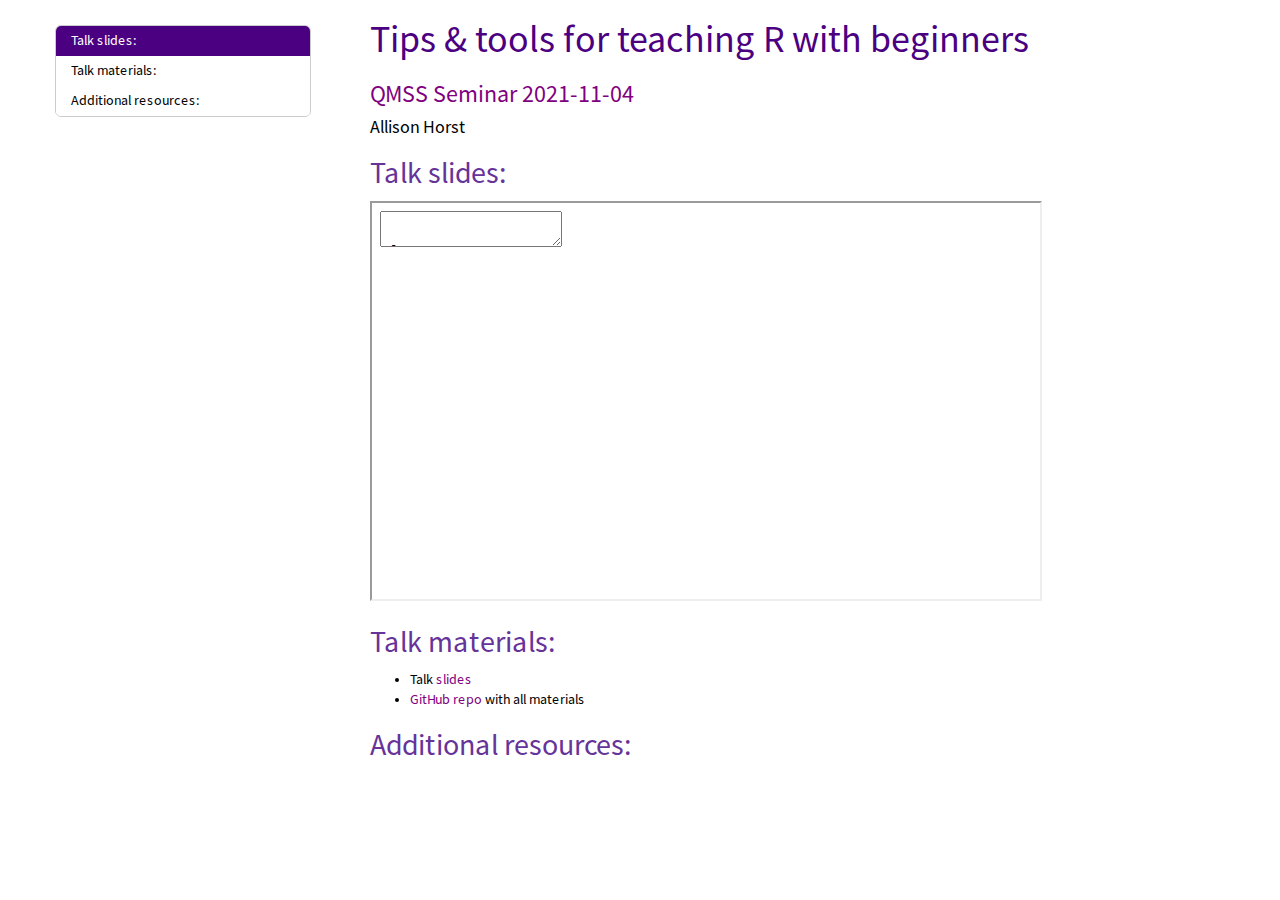
==== commit f50cfb57: "embed slides with include_url" ====
--- a/index.html
+++ b/index.html
@@ -36,7 +36,6 @@
 <script src="[data-uri]"></script>
 <link href="data:text/css,%2Ehljs%2Dliteral%20%7B%0Acolor%3A%20%23990073%3B%0A%7D%0A%2Ehljs%2Dnumber%20%7B%0Acolor%3A%20%23099%3B%0A%7D%0A%2Ehljs%2Dcomment%20%7B%0Acolor%3A%20%23998%3B%0Afont%2Dstyle%3A%20italic%3B%0A%7D%0A%2Ehljs%2Dkeyword%20%7B%0Acolor%3A%20%23900%3B%0Afont%2Dweight%3A%20bold%3B%0A%7D%0A%2Ehljs%2Dstring%20%7B%0Acolor%3A%20%23d14%3B%0A%7D%0A" rel="stylesheet" />
 <script src="[data-uri]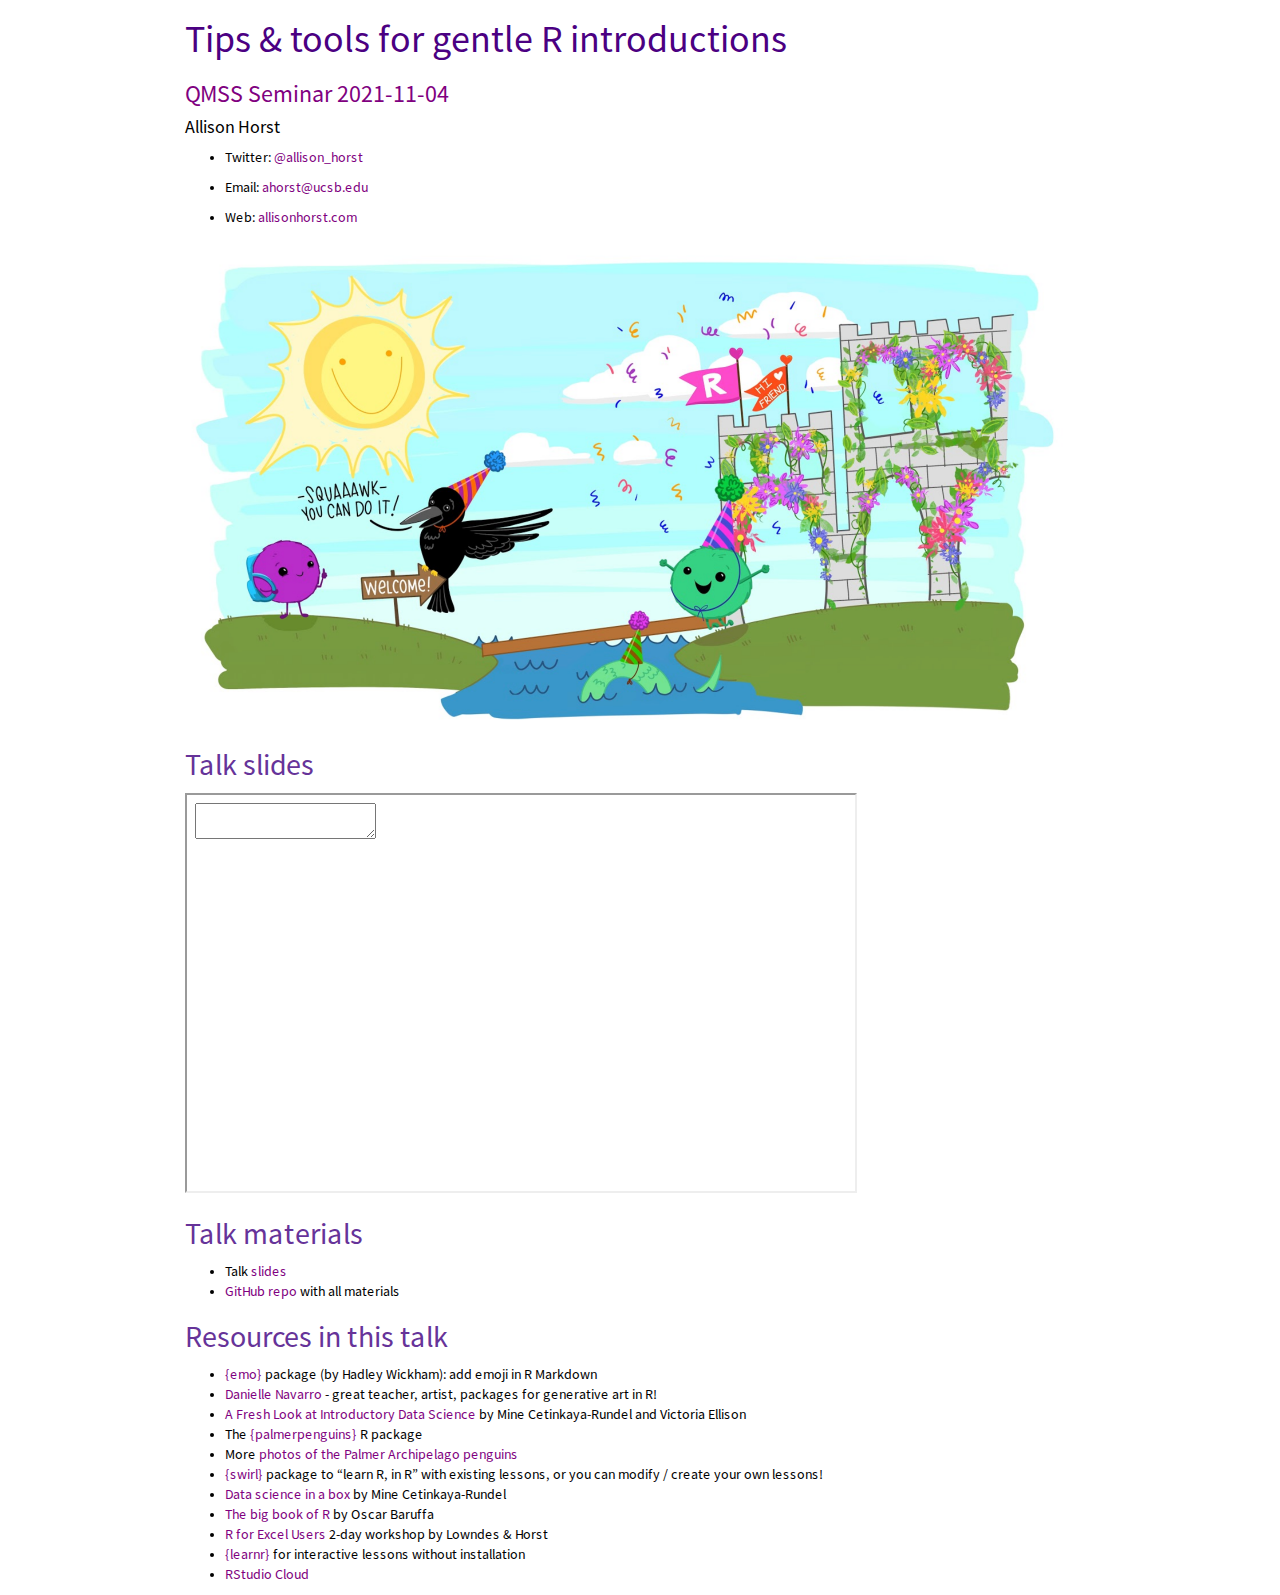
